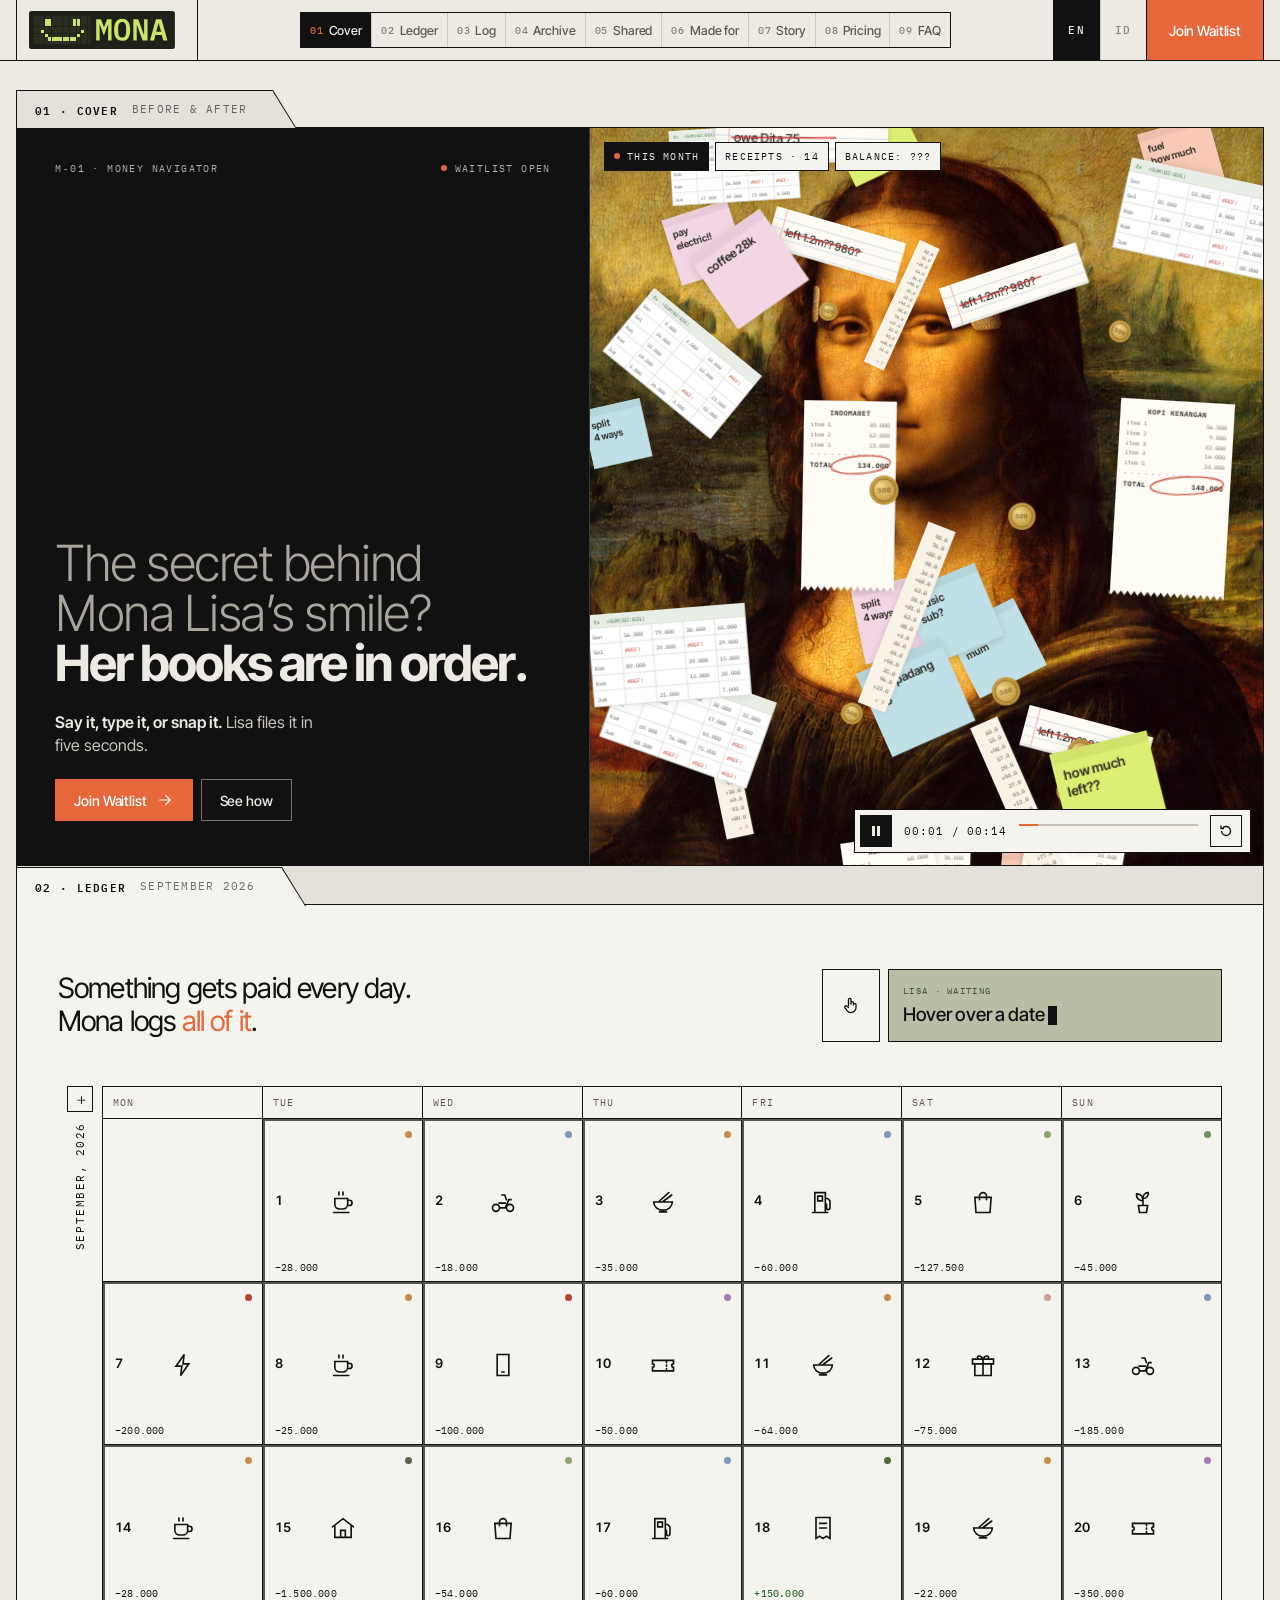
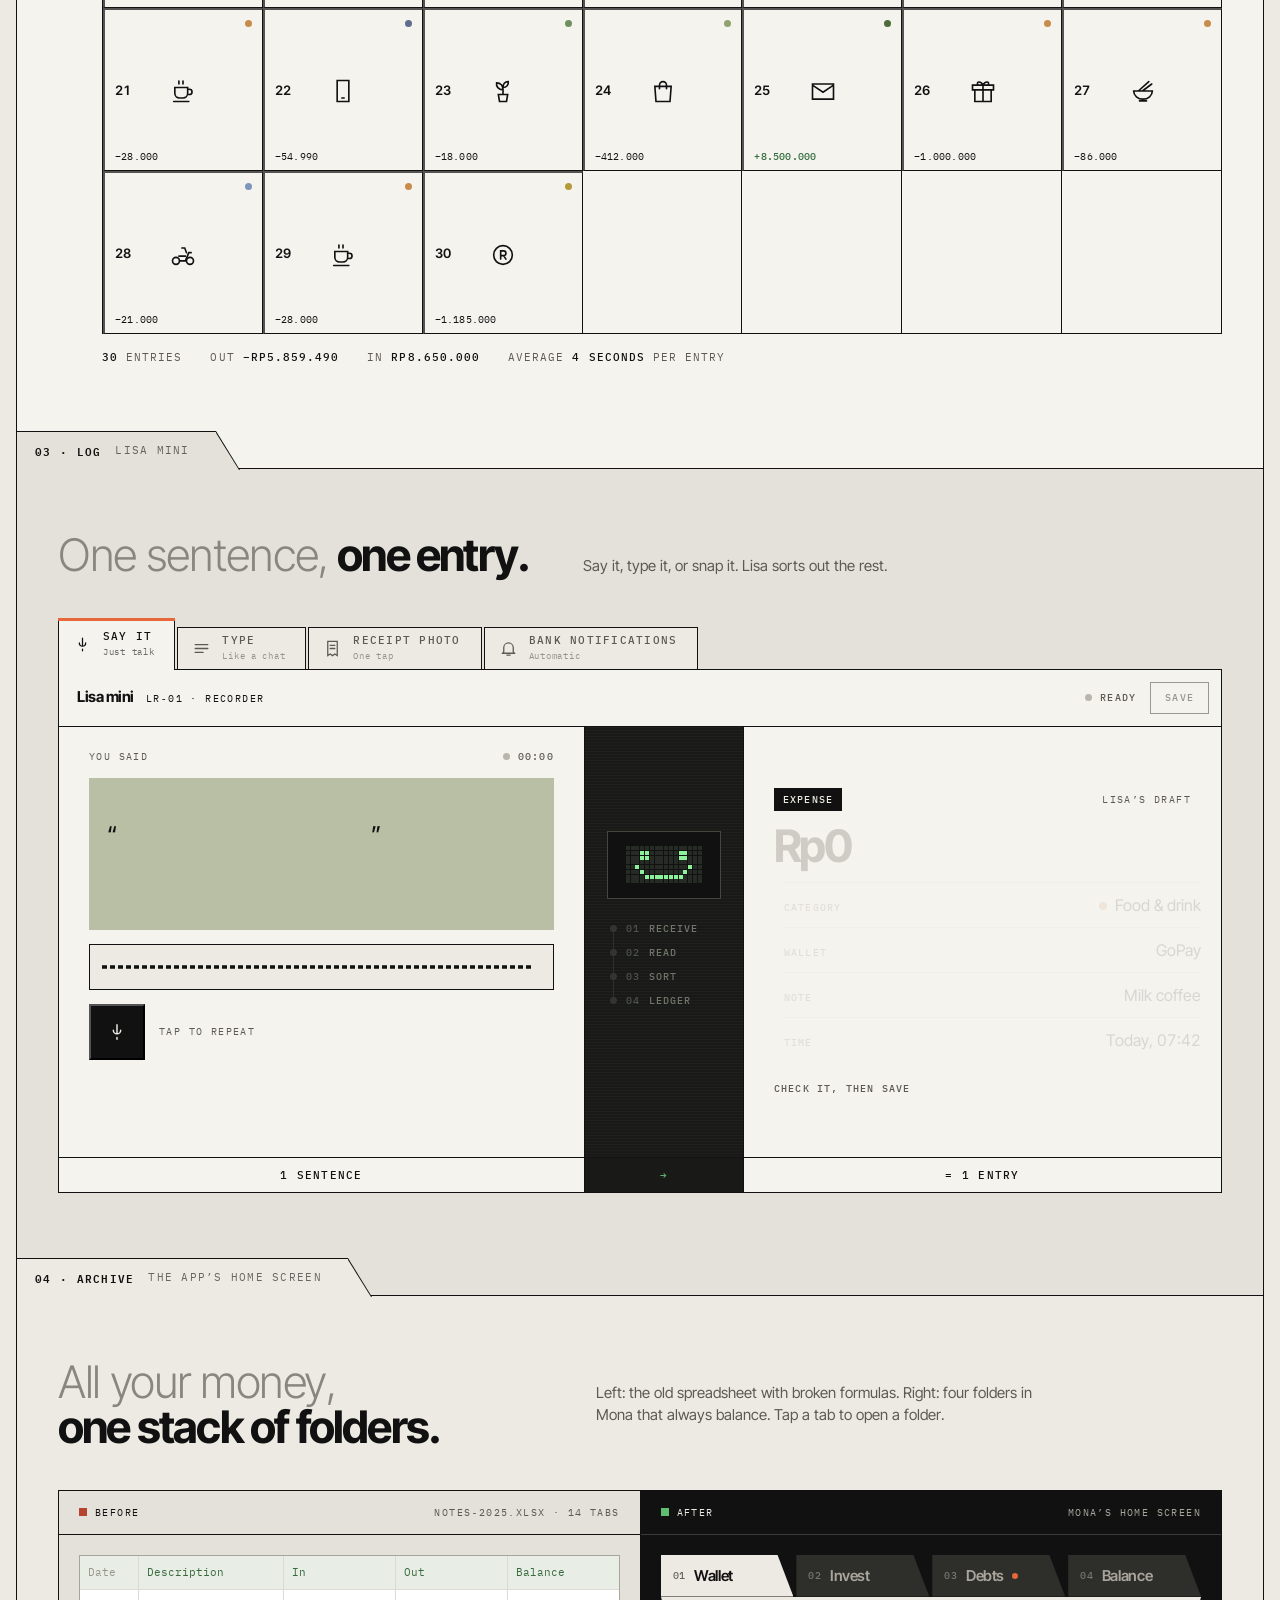
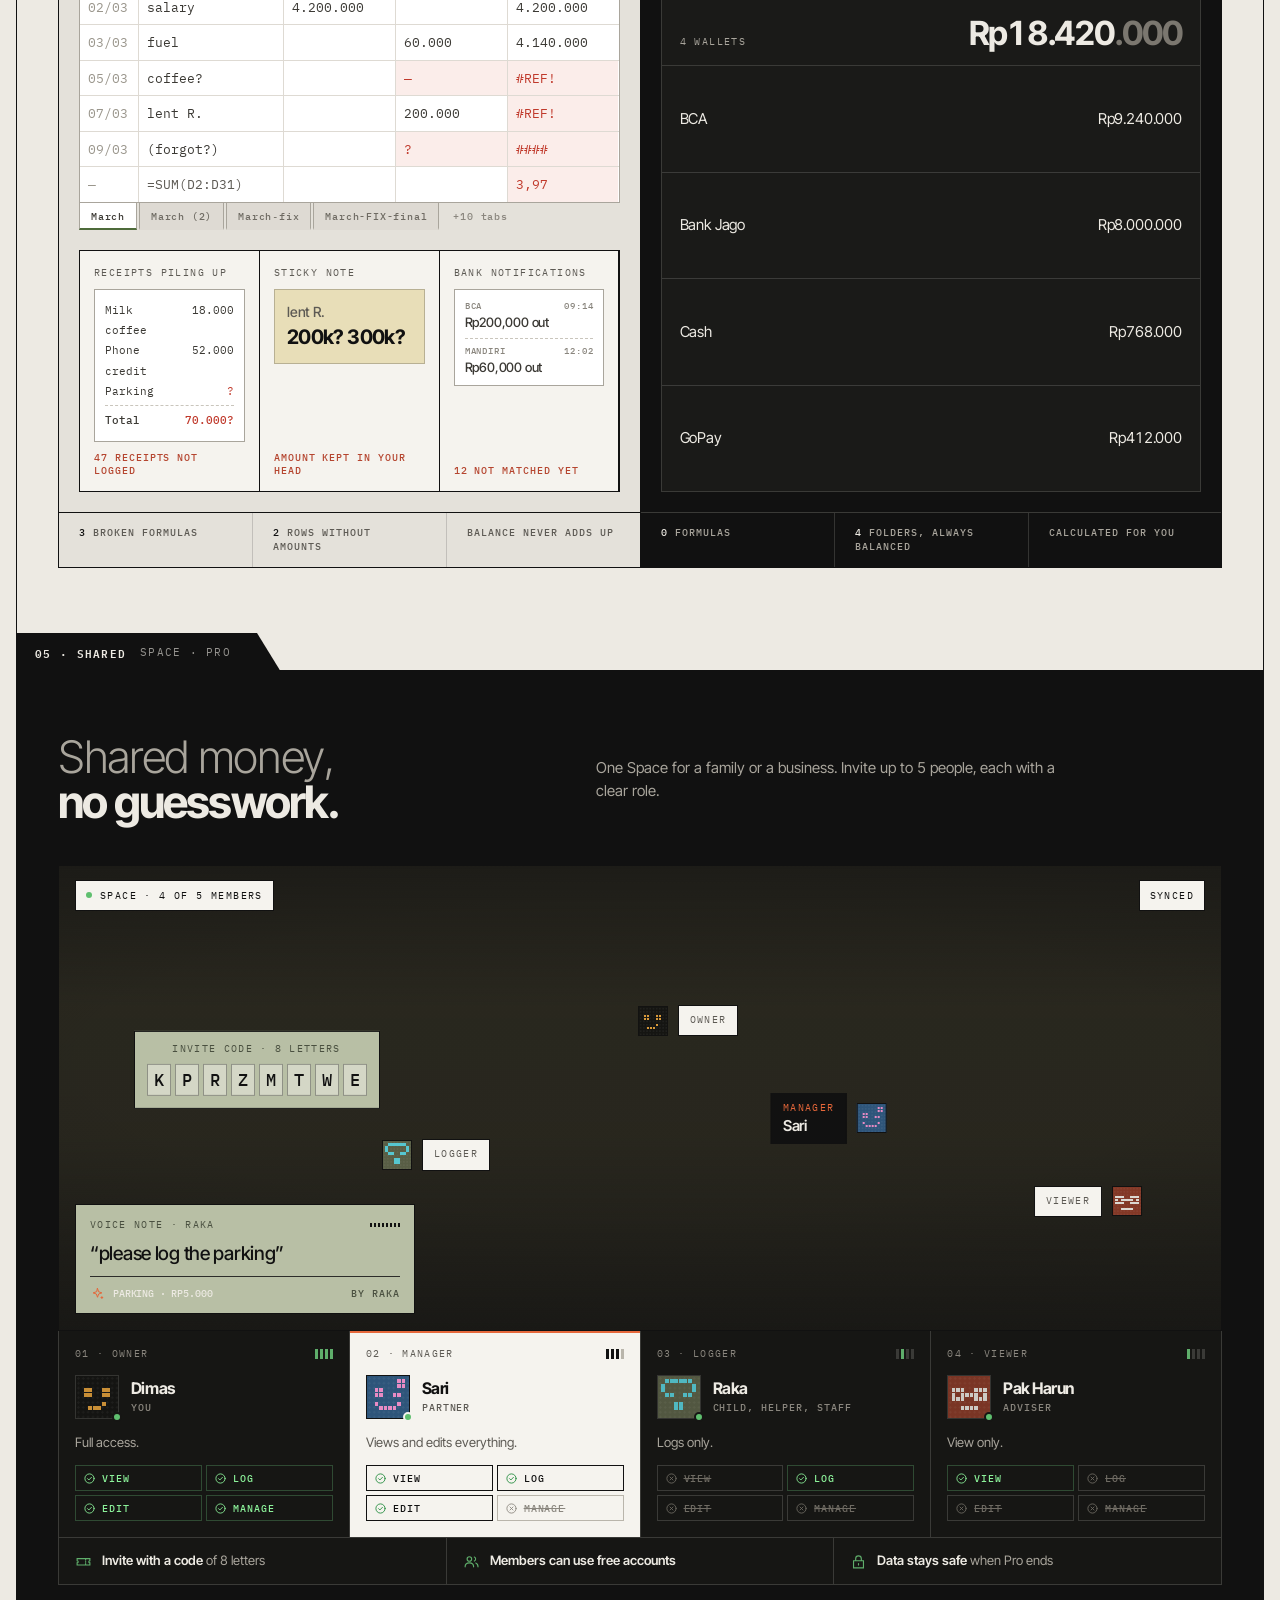
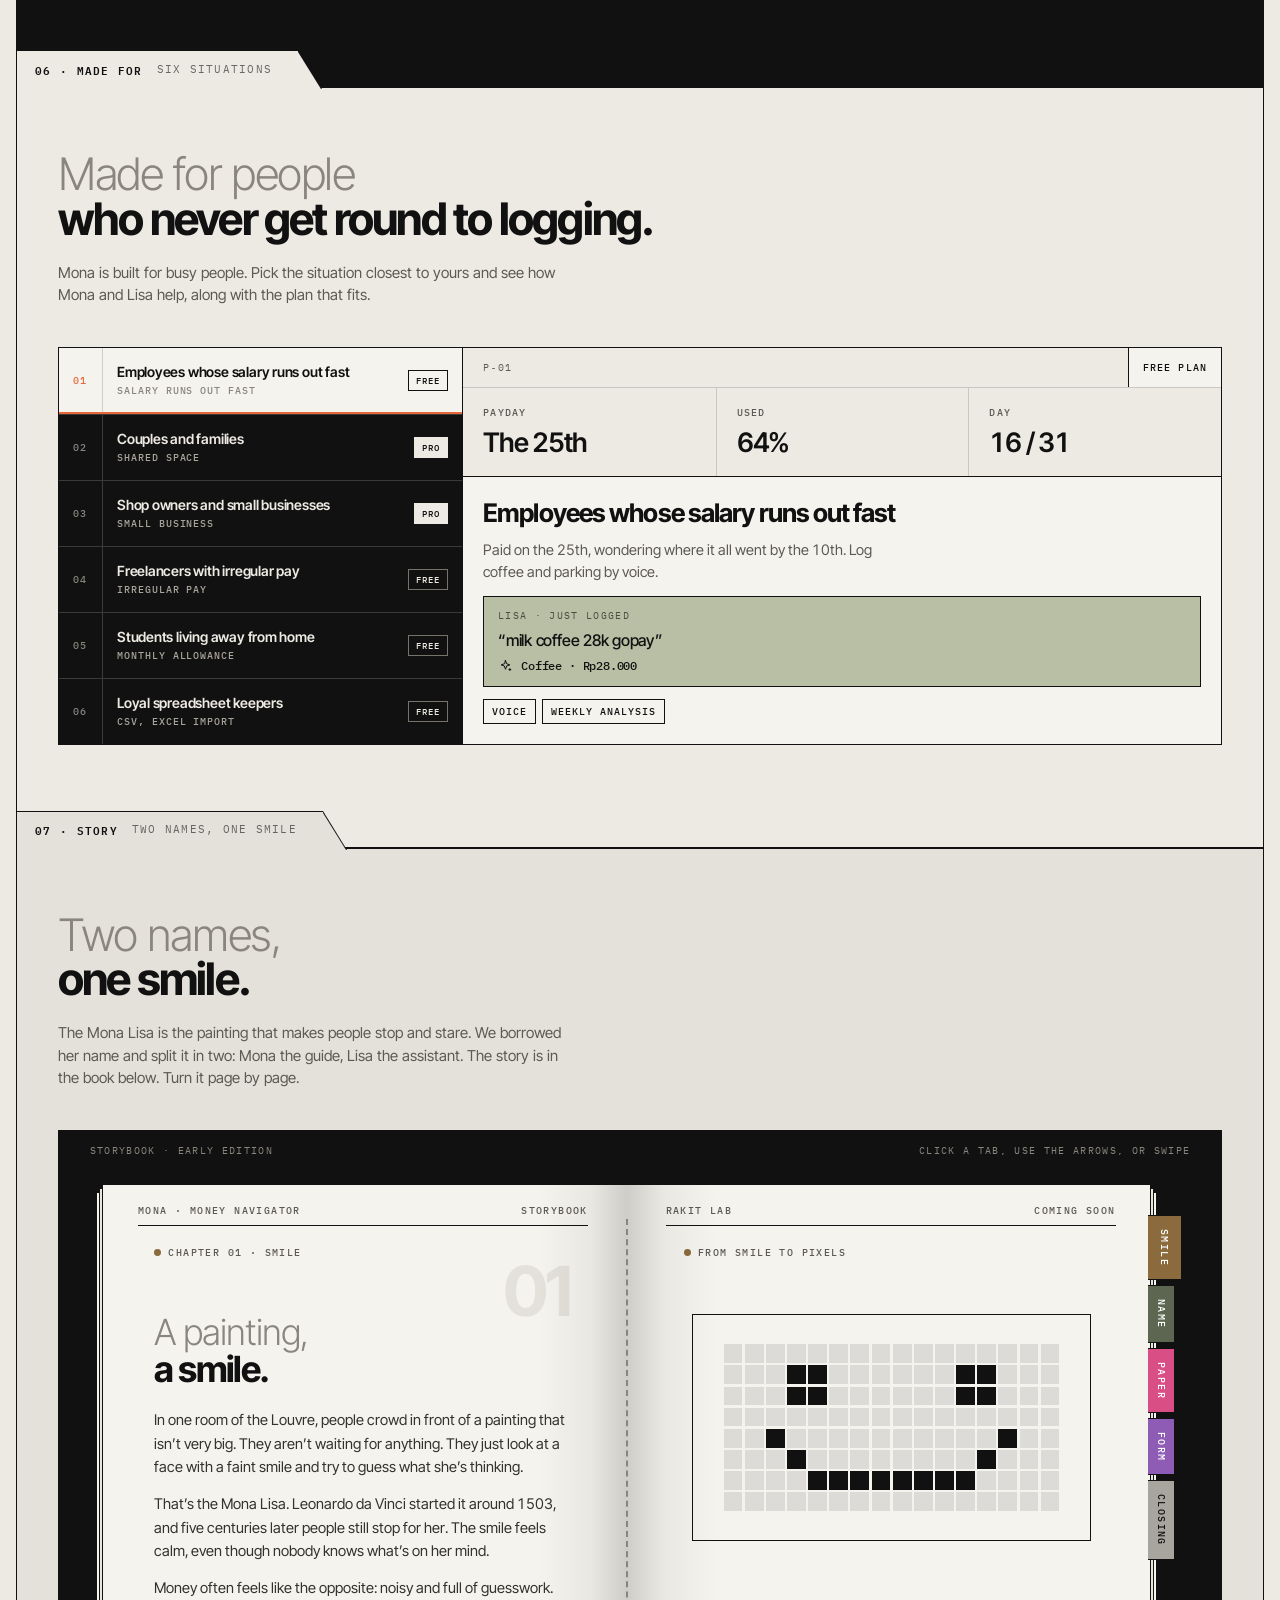
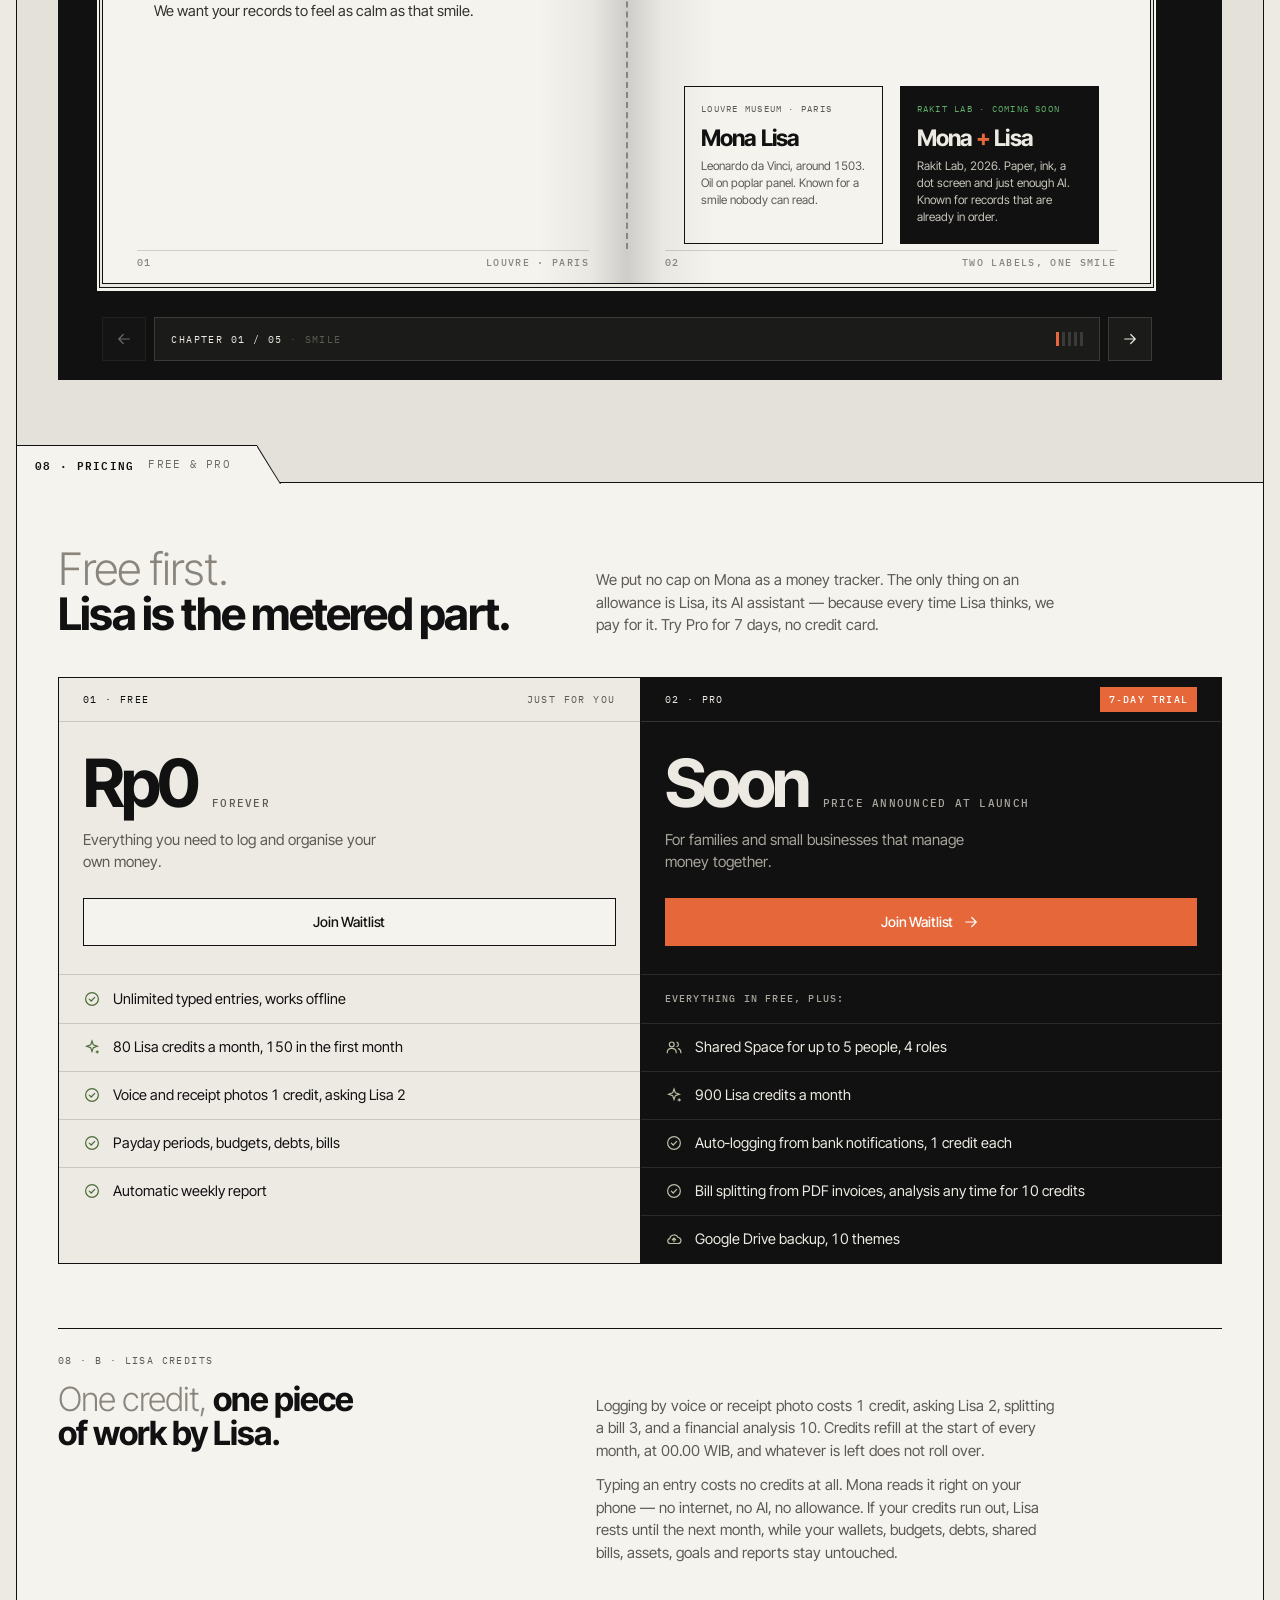
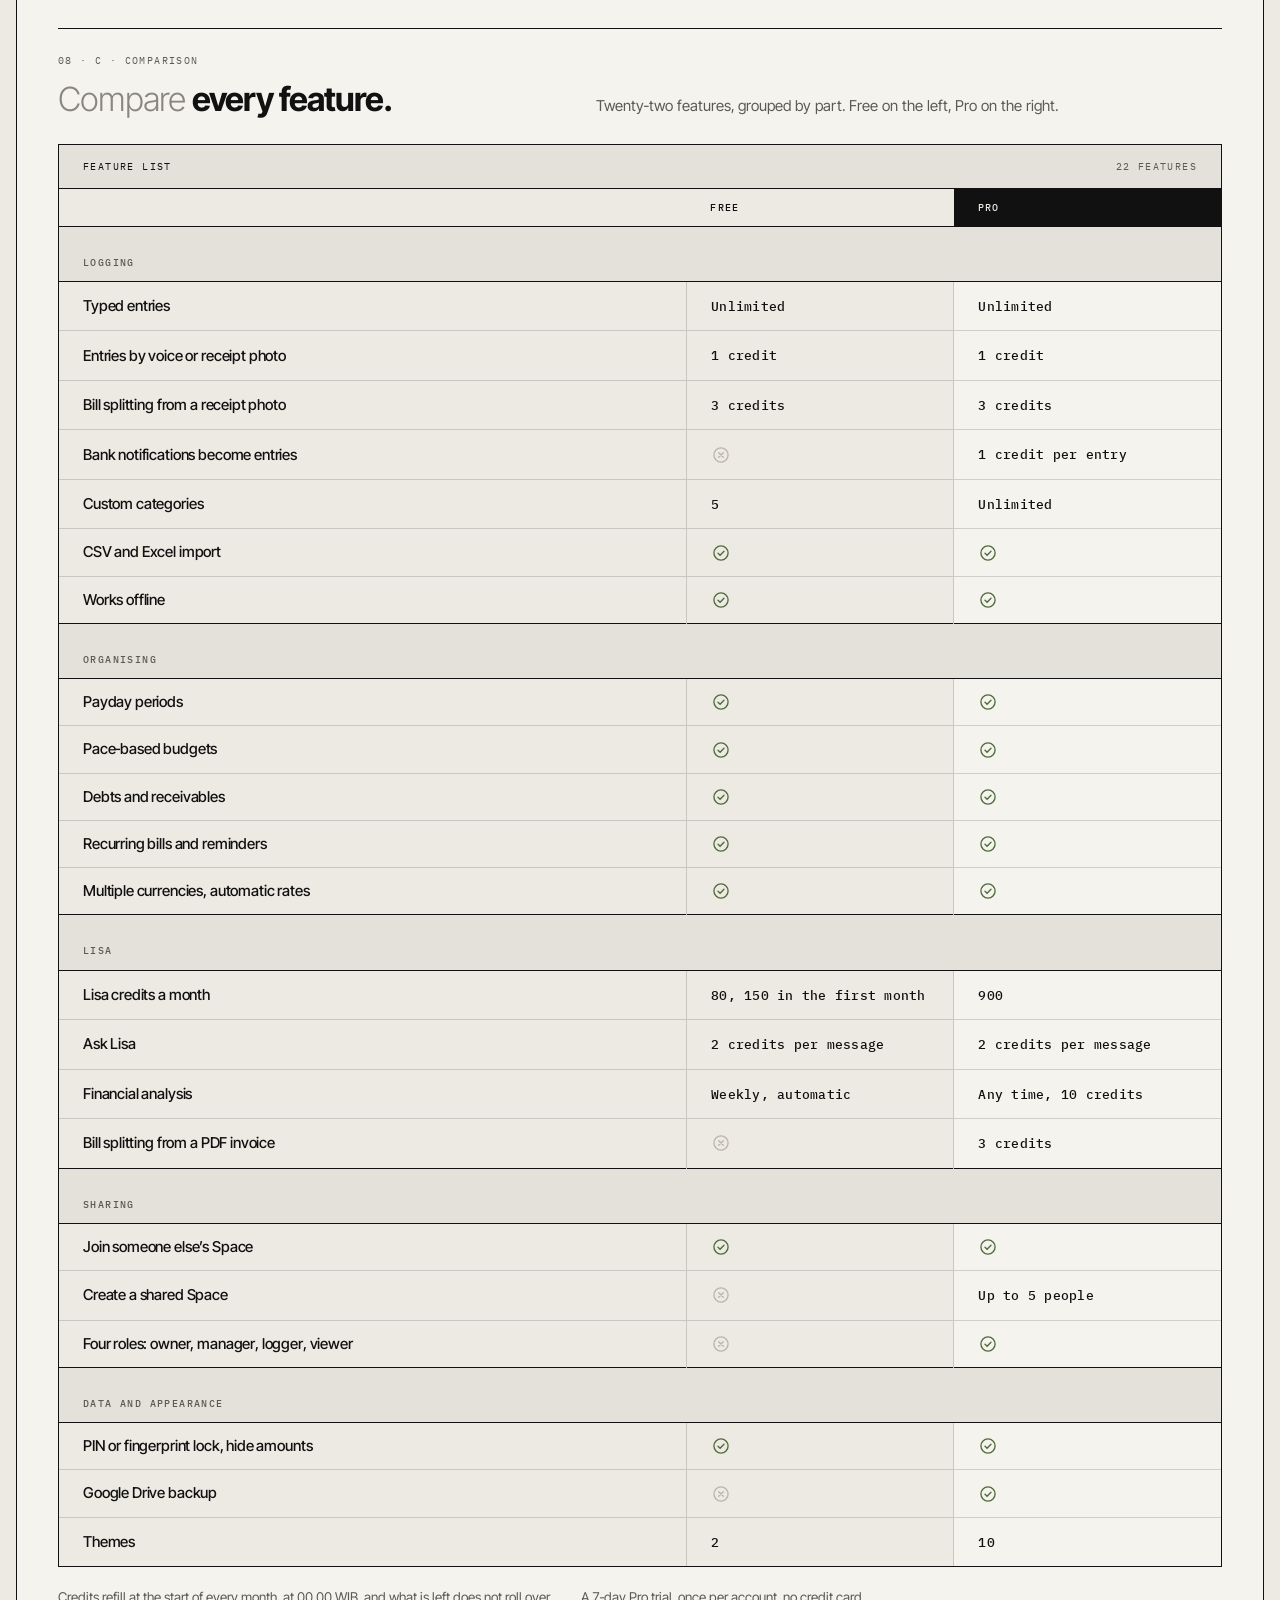
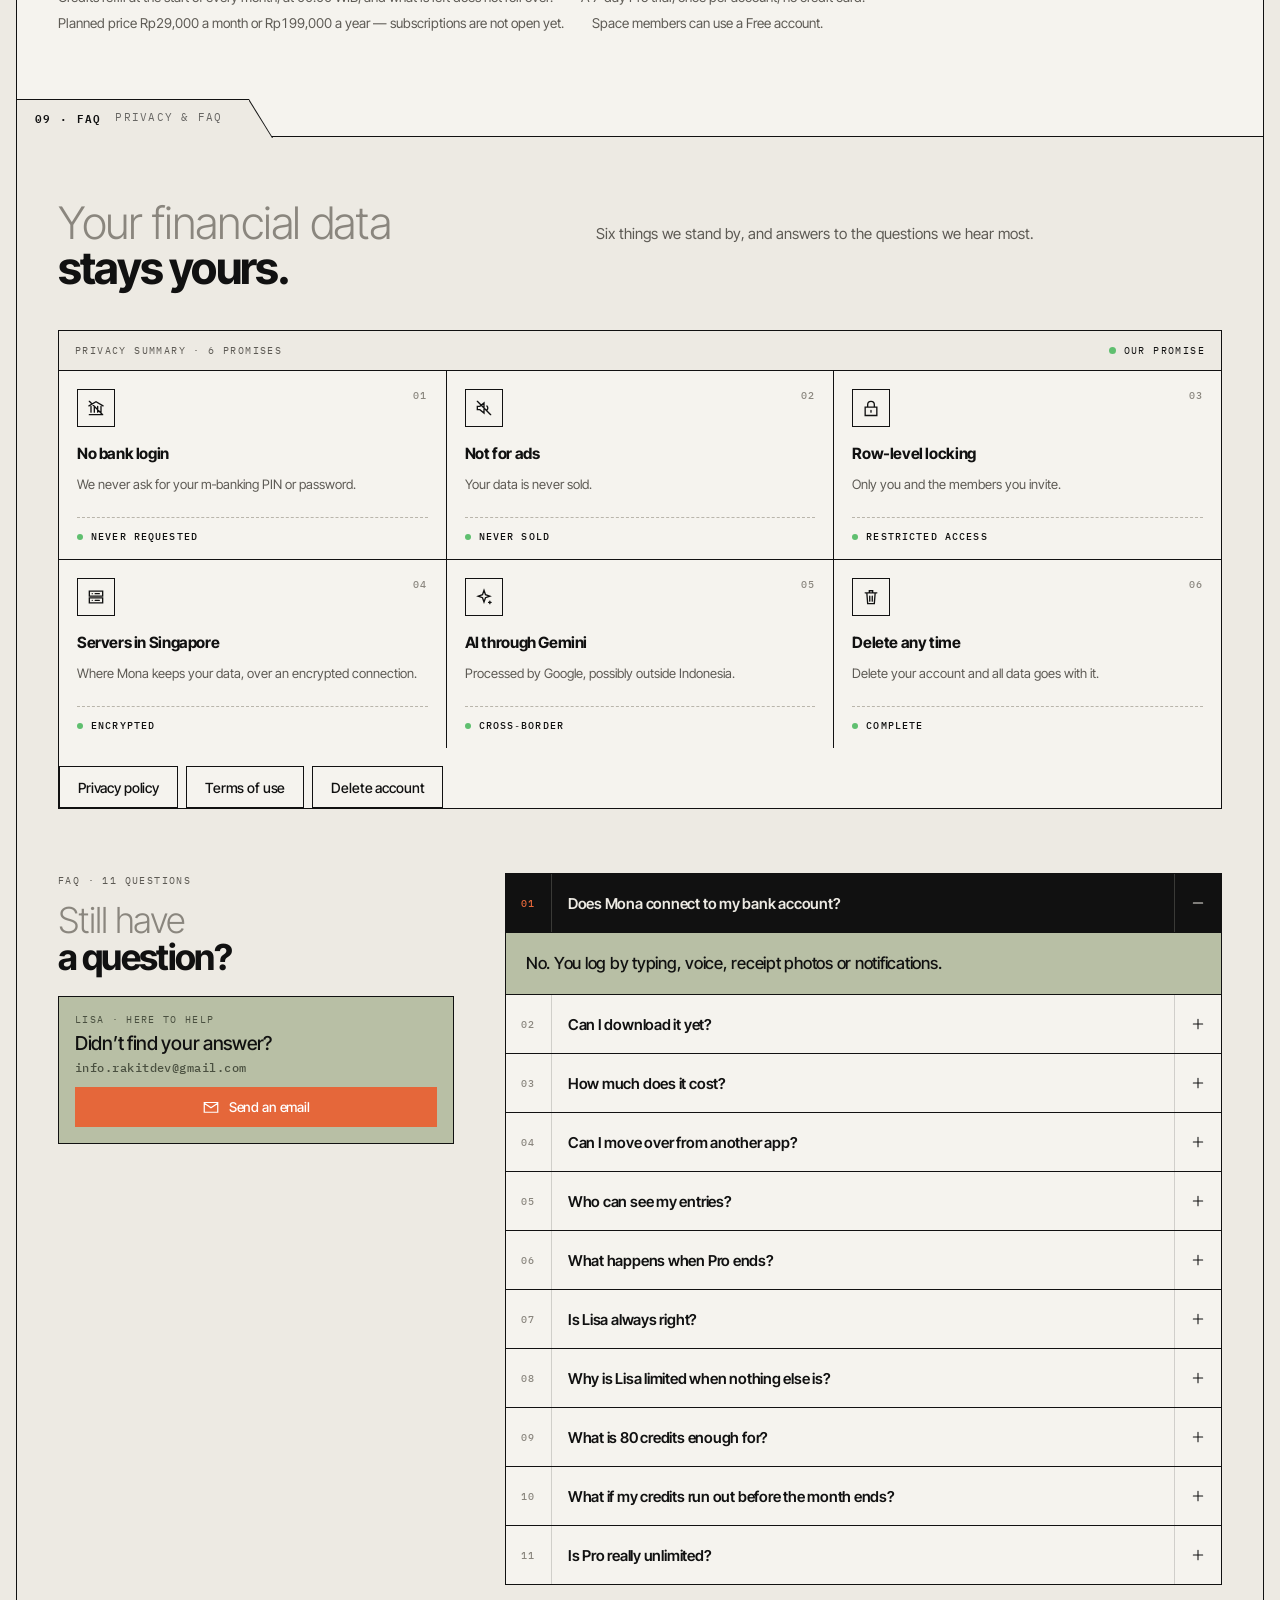
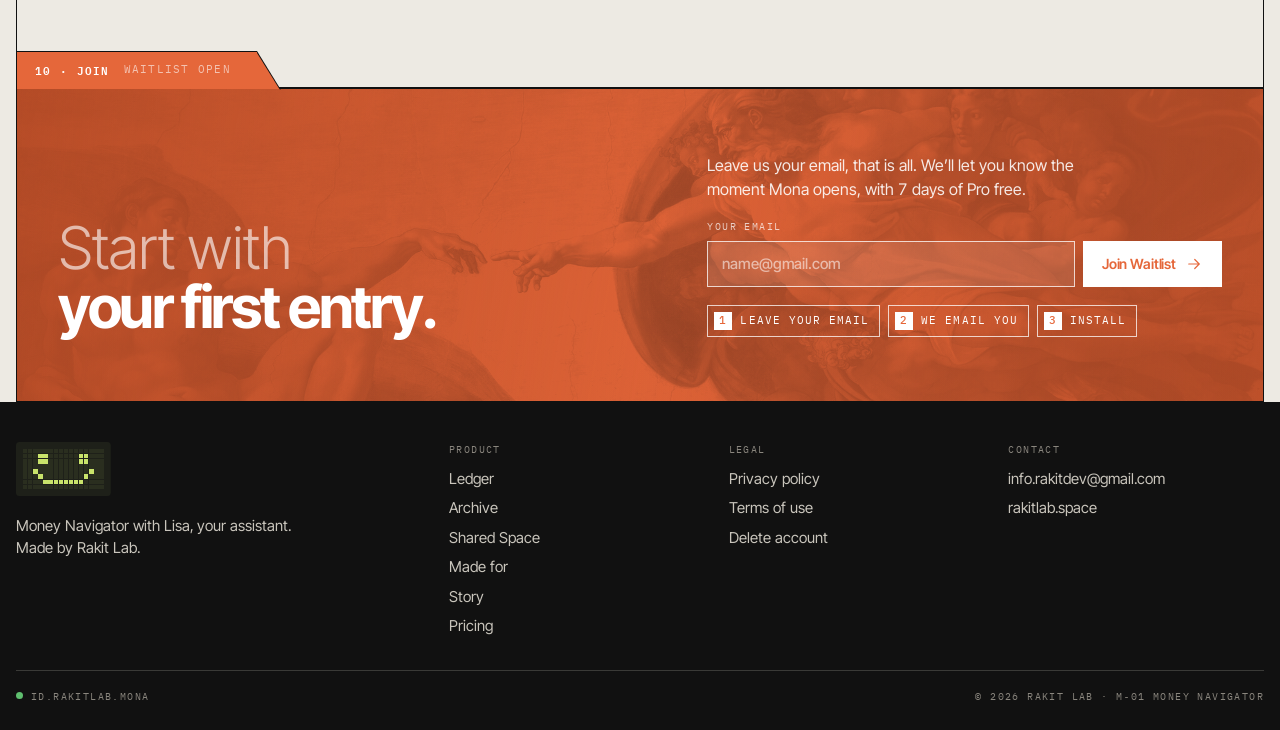
==== index.html @ 6d690a09 "Ganti kuota harian jadi kredit Lisa bulanan Landing masih menjanjikan "Tanya Lisa 5 kali sehari", "C" ====
<!doctype html>
<html lang="id">
<head>
<meta charset="utf-8">
<meta name="viewport" content="width=device-width,initial-scale=1,viewport-fit=cover">
<style>body{margin:0;padding:0}img{max-width:100%}[hidden]{display:none!important}html.i18n-wait body{opacity:0}</style>
<script>(function(){var h=document.documentElement,l;try{l=(location.search.match(/[?&]lang=(en|id)\b/)||[])[1]||localStorage.getItem('mona-lang')}catch(e){}if(l!=='id')h.className+=' i18n-wait';setTimeout(function(){h.classList.remove('i18n-wait')},2500)})();</script>
<title>Mona — Money Navigator</title>
<meta name="description" content="Mona mencatat uangmu dalam lima detik. Ucapkan, ketik, atau foto struk.">
<link rel="preconnect" href="https://fonts.googleapis.com">
<link rel="preconnect" href="https://fonts.gstatic.com" crossorigin>
<link rel="stylesheet" href="https://fonts.googleapis.com/css2?family=IBM+Plex+Mono:wght@400;500&family=Inter+Tight:wght@300;400;500;600;700;800&display=swap">
<link rel="stylesheet" href="assets/mona.css?v=20261022e">


<svg width="0" height="0" style="position:absolute" aria-hidden="true">
  <defs>
    <!-- Ikon gaya app: grid 24, garis 1,6, ujung bulat, tanpa isi -->
    <symbol id="i-mic" viewBox="0 0 24 24"><path d="M12 4v10M8 10a4 4 0 0 0 8 0M12 18v2"/></symbol>
    <symbol id="i-keys" viewBox="0 0 24 24"><path d="M4 7h16M4 12h16M4 17h10"/></symbol>
    <symbol id="i-receipt" viewBox="0 0 24 24"><path d="M6 3h12v18l-3-2-3 2-3-2-3 2zM9 8h6M9 12h6"/></symbol>
    <symbol id="i-bell" viewBox="0 0 24 24"><path d="M6 16V11a6 6 0 0 1 12 0v5l1.5 2h-15zM10 20.5h4"/></symbol>
    <symbol id="i-arrow" viewBox="0 0 24 24"><path d="M5 12h14M13 6l6 6-6 6"/></symbol>
    <symbol id="i-tap" viewBox="0 0 24 24"><path d="M9 13V5.5a1.5 1.5 0 0 1 3 0V11M12 11V9.5a1.5 1.5 0 0 1 3 0V12M15 11.5a1.5 1.5 0 0 1 3 0V15a6 6 0 0 1-6 6h-.5a5 5 0 0 1-4-2l-2.8-3.8a1.5 1.5 0 0 1 2.4-1.8L9 15"/></symbol>
    <symbol id="i-cup" viewBox="0 0 24 24"><path d="M5 9h11v5a4 4 0 0 1-4 4H9a4 4 0 0 1-4-4zM16 10.5h1.5a2.25 2.25 0 0 1 0 4.5H16M8.5 3.5v2.5M12 3.5v2.5M4 21h13"/></symbol>
    <symbol id="i-moto" viewBox="0 0 24 24"><circle cx="6" cy="17" r="3"/><circle cx="18" cy="17" r="3"/><path d="M9 17h5l3-7h2M15 10l-1.5-4H11M8.5 13H14"/></symbol>
    <symbol id="i-pump" viewBox="0 0 24 24"><path d="M5 21V4h9v17M3 21h13M7.5 7h4v4h-4zM14 9h2l2 2v6a1.5 1.5 0 0 1-3 0v-3h-1"/></symbol>
    <symbol id="i-bag" viewBox="0 0 24 24"><path d="M5 8h14l-1 13H6zM9 10V7a3 3 0 0 1 6 0v3"/></symbol>
    <symbol id="i-bowl" viewBox="0 0 24 24"><path d="M4 12h16a8 7 0 0 1-16 0zM9 20.5h6M8 12l9-8M11.5 12l8-6"/></symbol>
    <symbol id="i-bolt" viewBox="0 0 24 24"><path d="M13 3L6 13h5l-1 8 7-10h-5z"/></symbol>
    <symbol id="i-phone" viewBox="0 0 24 24"><path d="M7 3h10v18H7zM11 18h2"/></symbol>
    <symbol id="i-ticket" viewBox="0 0 24 24"><path d="M3 8h18v3a1.5 1.5 0 0 0 0 3v3H3v-3a1.5 1.5 0 0 0 0-3zM15 8.5v1.5M15 12v1M15 15v1.5"/></symbol>
    <symbol id="i-env" viewBox="0 0 24 24"><path d="M3 6h18v13H3zM3 7l9 6 9-6"/></symbol>
    <symbol id="i-gift" viewBox="0 0 24 24"><path d="M5 11h14v10H5zM3 7h18v4H3zM12 7v14M12 7c-1.5-3.5-6-3.5-4.5-.5M12 7c1.5-3.5 6-3.5 4.5-.5"/></symbol>
    <symbol id="i-plant" viewBox="0 0 24 24"><path d="M8 15h8l-1 6H9zM12 15V8M12 11c-4 0-6-3-5.5-6 3.5 0 5.5 2.5 5.5 6zM12 9c3 0 5-2.5 4.5-5-3 0-4.5 2-4.5 5"/></symbol>
    <symbol id="i-house" viewBox="0 0 24 24"><path d="M3 11l9-7 9 7M5 9.5V20h14V9.5M10 20v-6h4v6"/></symbol>
    <symbol id="i-coin" viewBox="0 0 24 24"><circle cx="12" cy="12" r="8"/><path d="M10 15.5v-7h2.5a2 2 0 0 1 0 4H10M12.5 12.5l2 3"/></symbol>
    <symbol id="i-cal" viewBox="0 0 24 24"><path d="M4 5h16v15H4zM4 9h16M8 3v4M16 3v4M9 14.5l2 2 4-4"/></symbol>
    <symbol id="i-globe" viewBox="0 0 24 24"><circle cx="12" cy="12" r="8.5"/><path d="M3.5 12h17M12 3.5c-3 3-3 14 0 17M12 3.5c3 3 3 14 0 17"/></symbol>
    <symbol id="i-box" viewBox="0 0 24 24"><path d="M4 8l8-4 8 4v8l-8 4-8-4zM4 8l8 4 8-4M12 12v8"/></symbol>
    <symbol id="i-cloud" viewBox="0 0 24 24"><path d="M7 18h10a4 4 0 0 0 .5-8 6 6 0 0 0-11.3 1.5A3.3 3.3 0 0 0 7 18zM12 15.5V11M9.8 13L12 10.8l2.2 2.2"/></symbol>
    <symbol id="i-lock" viewBox="0 0 24 24"><path d="M5 11h14v10H5zM8 11V8a4 4 0 0 1 8 0v3M12 15v2"/></symbol>
    <symbol id="i-ok" viewBox="0 0 24 24"><circle cx="12" cy="12" r="8.5"/><path d="M8.4 12.2l2.5 2.5 4.7-4.9"/></symbol>
    <symbol id="i-no" viewBox="0 0 24 24"><circle cx="12" cy="12" r="8.5"/><path d="M9.2 9.2l5.6 5.6M14.8 9.2l-5.6 5.6"/></symbol>
    <symbol id="i-nobank" viewBox="0 0 24 24"><path d="M3.5 9.5L12 4.5l8.5 5M6 10v7M10 10v7M14 10v7M18 10v7M4 20h16M4 4l16 16"/></symbol>
    <symbol id="i-noad" viewBox="0 0 24 24"><path d="M4 10v4h3l5 4V6L7 10zM15.5 9.5a3.5 3.5 0 0 1 0 5M4 4l16 16"/></symbol>
    <symbol id="i-server" viewBox="0 0 24 24"><path d="M4 5h16v6H4zM4 13h16v6H4zM7.5 8h.01M7.5 16h.01M11 8h5M11 16h5"/></symbol>
    <symbol id="i-spark" viewBox="0 0 24 24"><path d="M12 4l1.8 5.2L19 11l-5.2 1.8L12 18l-1.8-5.2L5 11l5.2-1.8zM19 17v3M17.5 18.5h3"/></symbol>
    <symbol id="i-trash" viewBox="0 0 24 24"><path d="M5 7h14M10 7V4.5h4V7M7 7l1 13h8l1-13M10.5 11v6M13.5 11v6"/></symbol>
    <symbol id="i-mail" viewBox="0 0 24 24"><path d="M3 6h18v13H3zM3 7l9 6 9-6"/></symbol>
    <symbol id="i-ret" viewBox="0 0 28 28"><path d="M2 9V2h7M19 2h7v7M26 19v7h-7M9 26H2v-7"/><circle cx="14" cy="14" r="2.6"/></symbol>
    <symbol id="i-users" viewBox="0 0 24 24"><circle cx="9" cy="8.5" r="3.2"/><path d="M3 19.5c0-3.4 2.7-5.6 6-5.6s6 2.2 6 5.6M16 5.6a3.2 3.2 0 0 1 0 5.8M18 14.2c1.9.7 3.2 2.5 3.2 5.3"/></symbol>
    <symbol id="i-plus" viewBox="0 0 24 24"><path d="M12 5v14M5 12h14"/></symbol>
    <symbol id="i-minus" viewBox="0 0 24 24"><path d="M5 12h14"/></symbol>
  </defs>
</svg>

<header class="nav gut">
  <div class="nb">
    <a class="nlogo" href="#sampul" aria-label="Mona, kembali ke atas"><svg class="mlk" viewBox="27.34 26.94 1025.33 267.04" xmlns="http://www.w3.org/2000/svg" aria-hidden="true" focusable="false"><rect x="27.34" y="26.94" width="1025.33" height="267.04" rx="17.63" ry="17.63" fill="#1e2019"/><g shape-rendering="crispEdges"><path fill="#2a2e1f" d="M61.85 61.45h21.67v21.67h-21.67zM87.04 61.45h21.67v21.67h-21.67zM112.23 61.45h21.67v21.67h-21.67zM137.43 61.45h21.67v21.67h-21.67zM162.62 61.45h21.67v21.67h-21.67zM187.81 61.45h21.67v21.67h-21.67zM213 61.45h21.67v21.67h-21.67zM238.2 61.45h21.67v21.67h-21.67zM263.39 61.45h21.67v21.67h-21.67zM288.58 61.45h21.67v21.67h-21.67zM313.77 61.45h21.67v21.67h-21.67zM338.97 61.45h21.67v21.67h-21.67zM364.16 61.45h21.67v21.67h-21.67zM389.35 61.45h21.67v21.67h-21.67zM414.54 61.45h21.67v21.67h-21.67zM439.73 61.45h21.67v21.67h-21.67zM61.85 86.64h21.67v21.67h-21.67zM87.04 86.64h21.67v21.67h-21.67zM112.23 86.64h21.67v21.67h-21.67zM187.81 86.64h21.67v21.67h-21.67zM213 86.64h21.67v21.67h-21.67zM238.2 86.64h21.67v21.67h-21.67zM263.39 86.64h21.67v21.67h-21.67zM288.58 86.64h21.67v21.67h-21.67zM313.77 86.64h21.67v21.67h-21.67zM389.35 86.64h21.67v21.67h-21.67zM414.54 86.64h21.67v21.67h-21.67zM439.73 86.64h21.67v21.67h-21.67zM61.85 111.84h21.67v21.67h-21.67zM87.04 111.84h21.67v21.67h-21.67zM112.23 111.84h21.67v21.67h-21.67zM187.81 111.84h21.67v21.67h-21.67zM213 111.84h21.67v21.67h-21.67zM238.2 111.84h21.67v21.67h-21.67zM263.39 111.84h21.67v21.67h-21.67zM288.58 111.84h21.67v21.67h-21.67zM313.77 111.84h21.67v21.67h-21.67zM389.35 111.84h21.67v21.67h-21.67zM414.54 111.84h21.67v21.67h-21.67zM439.73 111.84h21.67v21.67h-21.67zM61.85 137.03h21.67v21.67h-21.67zM87.04 137.03h21.67v21.67h-21.67zM112.23 137.03h21.67v21.67h-21.67zM137.43 137.03h21.67v21.67h-21.67zM162.62 137.03h21.67v21.67h-21.67zM187.81 137.03h21.67v21.67h-21.67zM213 137.03h21.67v21.67h-21.67zM238.2 137.03h21.67v21.67h-21.67zM263.39 137.03h21.67v21.67h-21.67zM288.58 137.03h21.67v21.67h-21.67zM313.77 137.03h21.67v21.67h-21.67zM338.97 137.03h21.67v21.67h-21.67zM364.16 137.03h21.67v21.67h-21.67zM389.35 137.03h21.67v21.67h-21.67zM414.54 137.03h21.67v21.67h-21.67zM439.73 137.03h21.67v21.67h-21.67zM61.85 162.22h21.67v21.67h-21.67zM87.04 162.22h21.67v21.67h-21.67zM137.43 162.22h21.67v21.67h-21.67zM162.62 162.22h21.67v21.67h-21.67zM187.81 162.22h21.67v21.67h-21.67zM213 162.22h21.67v21.67h-21.67zM238.2 162.22h21.67v21.67h-21.67zM263.39 162.22h21.67v21.67h-21.67zM288.58 162.22h21.67v21.67h-21.67zM313.77 162.22h21.67v21.67h-21.67zM338.97 162.22h21.67v21.67h-21.67zM364.16 162.22h21.67v21.67h-21.67zM414.54 162.22h21.67v21.67h-21.67zM439.73 162.22h21.67v21.67h-21.67zM61.85 187.41h21.67v21.67h-21.67zM87.04 187.41h21.67v21.67h-21.67zM112.23 187.41h21.67v21.67h-21.67zM162.62 187.41h21.67v21.67h-21.67zM187.81 187.41h21.67v21.67h-21.67zM213 187.41h21.67v21.67h-21.67zM238.2 187.41h21.67v21.67h-21.67zM263.39 187.41h21.67v21.67h-21.67zM288.58 187.41h21.67v21.67h-21.67zM313.77 187.41h21.67v21.67h-21.67zM338.97 187.41h21.67v21.67h-21.67zM389.35 187.41h21.67v21.67h-21.67zM414.54 187.41h21.67v21.67h-21.67zM439.73 187.41h21.67v21.67h-21.67zM61.85 212.6h21.67v21.67h-21.67zM87.04 212.6h21.67v21.67h-21.67zM112.23 212.6h21.67v21.67h-21.67zM137.43 212.6h21.67v21.67h-21.67zM364.16 212.6h21.67v21.67h-21.67zM389.35 212.6h21.67v21.67h-21.67zM414.54 212.6h21.67v21.67h-21.67zM439.73 212.6h21.67v21.67h-21.67zM61.85 237.8h21.67v21.67h-21.67zM87.04 237.8h21.67v21.67h-21.67zM112.23 237.8h21.67v21.67h-21.67zM137.43 237.8h21.67v21.67h-21.67zM162.62 237.8h21.67v21.67h-21.67zM187.81 237.8h21.67v21.67h-21.67zM213 237.8h21.67v21.67h-21.67zM238.2 237.8h21.67v21.67h-21.67zM263.39 237.8h21.67v21.67h-21.67zM288.58 237.8h21.67v21.67h-21.67zM313.77 237.8h21.67v21.67h-21.67zM338.97 237.8h21.67v21.67h-21.67zM364.16 237.8h21.67v21.67h-21.67zM389.35 237.8h21.67v21.67h-21.67zM414.54 237.8h21.67v21.67h-21.67zM439.73 237.8h21.67v21.67h-21.67z"/><path fill="#c9e36b" d="M112.23 162.22h21.67v21.67h-21.67zM389.35 162.22h21.67v21.67h-21.67zM137.43 187.41h21.67v21.67h-21.67zM364.16 187.41h21.67v21.67h-21.67zM162.62 212.6h21.67v21.67h-21.67zM187.81 212.6h21.67v21.67h-21.67zM213 212.6h21.67v21.67h-21.67zM238.2 212.6h21.67v21.67h-21.67zM263.39 212.6h21.67v21.67h-21.67zM288.58 212.6h21.67v21.67h-21.67zM313.77 212.6h21.67v21.67h-21.67zM338.97 212.6h21.67v21.67h-21.67z"/><path class="e" fill="#c9e36b" d="M137.43 86.64h21.67v21.67h-21.67zM162.62 86.64h21.67v21.67h-21.67zM338.97 86.64h21.67v21.67h-21.67zM364.16 86.64h21.67v21.67h-21.67zM137.43 111.84h21.67v21.67h-21.67zM162.62 111.84h21.67v21.67h-21.67zM338.97 111.84h21.67v21.67h-21.67zM364.16 111.84h21.67v21.67h-21.67z"/></g><g fill="#c9e36b"><path d="M583.06,164.94l1.28-43.26h-1.93l-28.91,76.87-28.91-76.87h-1.93l1.28,43.26v69.17h-24.41V84.64h33.41l20.77,55.03h1.5l20.98-55.03h31.26v149.47h-24.41v-69.17Z"/><path d="M681.98,236.67c-9.71,0-18.13-1.75-25.27-5.25-7.14-3.5-13.03-8.53-17.67-15.1-4.64-6.57-8.07-14.63-10.28-24.2-2.22-9.56-3.32-20.48-3.32-32.76s1.1-23.02,3.32-32.66c2.21-9.64,5.64-17.74,10.28-24.3,4.64-6.57,10.53-11.6,17.67-15.1,7.14-3.5,15.56-5.25,25.27-5.25,19.41,0,33.69,6.78,42.83,20.34,9.13,13.56,13.7,32.55,13.7,56.96s-4.57,43.4-13.7,56.96c-9.14,13.56-23.41,20.34-42.83,20.34ZM681.98,213.97c10.28,0,17.52-3.66,21.73-10.98,4.21-7.32,6.32-17.46,6.32-30.4v-26.45c0-12.94-2.11-23.07-6.32-30.39-4.21-7.32-11.46-10.98-21.73-10.98s-17.53,3.66-21.73,10.98c-4.21,7.32-6.32,17.46-6.32,30.39v26.45c0,12.94,2.1,23.08,6.32,30.4,4.21,7.32,11.46,10.98,21.73,10.98Z"/><path d="M786.69,126.82h-2.14v107.28h-23.98V84.64h34.48l39.19,107.28h2.14v-107.28h23.98v149.47h-34.48l-39.19-107.28Z"/><path d="M970.85,234.1l-10.49-38.12h-44.33l-10.28,38.12h-28.27l41.97-149.47h38.97l42.18,149.47h-29.76ZM939.16,112.26h-1.71l-16.49,61.03h34.69l-16.49-61.03Z"/></g></svg></a>
    <nav class="nidx" aria-label="Bagian halaman">
      <div class="nsel" id="nsel"><span class="nind" id="nind" aria-hidden="true"></span>
        <a href="#sampul" title="Sampul"><i>01</i><span>Sampul</span></a>
        <a href="#buku" title="Buku"><i>02</i><span>Buku</span></a>
        <a href="#catat" title="Catat"><i>03</i><span>Catat</span></a>
        <a href="#arsip" title="Arsip"><i>04</i><span>Arsip</span></a>
        <a href="#bersama" title="Bersama"><i>05</i><span>Bersama</span></a>
        <a href="#cocok" title="Cocok untuk"><i>06</i><span>Cocok</span></a>
        <a href="#cerita" title="Cerita"><i>07</i><span>Cerita</span></a>
        <a href="#harga" title="Harga"><i>08</i><span>Harga</span></a>
        <a href="#tanya" title="Tanya"><i>09</i><span>Tanya</span></a>
      </div>
    </nav>
    <div class="nact">
      <div class="lang" role="group" aria-label="Language"><button type="button" data-lang="en" aria-pressed="true">EN</button><button type="button" data-lang="id" aria-pressed="false">ID</button></div>
      <a class="key or nbtn" href="#gabung">Join Waitlist <svg class="ic"><use href="#i-arrow"/></svg></a>
      <button type="button" class="nmenu" id="nmenu" aria-expanded="false" aria-controls="nsheet" aria-label="Buka menu"><svg class="ic"><use href="#i-keys"/></svg></button>
    </div>
    <span class="nprog" aria-hidden="true"><i id="nprog"></i></span>
  </div>
  <div class="nsheet" id="nsheet" hidden>
    <a href="#sampul"><i>01</i>Sampul</a><a href="#buku"><i>02</i>Buku</a><a href="#catat"><i>03</i>Catat</a><a href="#arsip"><i>04</i>Arsip</a><a href="#bersama"><i>05</i>Bersama</a><a href="#cocok"><i>06</i>Cocok untuk</a><a href="#cerita"><i>07</i>Cerita</a><a href="#harga"><i>08</i>Harga</a><a href="#tanya"><i>09</i>Tanya</a><a href="#gabung"><i>10</i>Gabung</a>
  </div>
</header>

<main class="gut"><div class="page stack">

<!-- 01 SAMPUL -->
<section class="folder f-film" id="sampul" style="--fb:var(--well)">
  <div class="tab"><b>01 · Sampul</b><span>Sebelum &amp; sesudah</span></div>
  <div class="film">
    <div class="stage">
      <canvas id="fc" aria-label="Animasi: struk, catatan tempel, dan spreadsheet berserakan di depan lukisan Mona Lisa, lalu Lisa merapikannya ke dalam map arsip"></canvas>
      <div class="fcap" id="fcap" aria-live="off"><span class="rec">Bulan ini</span><span>Struk · 47</span><span>Saldo: ???</span></div>
      <div class="ctrl"><div class="bar">
        <button type="button" id="play" aria-label="Jeda animasi"><svg width="12" height="12" viewBox="0 0 12 12"><rect x="2" y="1" width="3" height="10" fill="currentColor"/><rect x="7" y="1" width="3" height="10" fill="currentColor"/></svg></button>
        <span class="tc" id="tc">00:00 / 00:14</span><span class="pr"><i id="pr"></i></span>
        <button type="button" class="alt" id="replay" aria-label="Putar ulang"><svg width="14" height="14" viewBox="0 0 14 14" fill="none" stroke="currentColor" stroke-width="1.4"><path d="M2.5 7a4.5 4.5 0 1 0 1.4-3.3"/><path d="M2 1.5v3h3"/></svg></button>
      </div></div>
    </div>
    <div class="fcopy">
      <div class="fc-top cap"><span>M-01 · Money Navigator</span><span><i></i>Daftar tunggu dibuka</span></div>
      <div class="fc-main">
        <h1><span class="lt">Rahasia senyum Mona Lisa?</span>Catatannya sudah rapi.</h1>
        <p class="lede"><b>Ucapkan, ketik, atau foto.</b> Lisa mengarsipkannya dalam lima detik.</p>
        <div class="row"><a class="key or" href="#gabung">Join Waitlist <svg class="ic"><use href="#i-arrow"/></svg></a><a class="key" href="#buku">Lihat caranya</a></div>
      </div>
    </div>
  </div>
</section>

<!-- 02 BUKU -->
<section class="folder" id="buku" style="--fb:var(--key)">
  <div class="tab"><b>02 · Buku</b><span>September 2026</span></div>
  <div class="cal-top">
    <p class="stmt">Setiap hari ada yang dibayar. Mona mencatat <span class="hl">semuanya</span>.</p>
    <div class="lhint" id="lhint">
      <span class="ib" aria-hidden="true"><svg class="ic"><use href="#i-tap"/></svg></span>
      <div class="lscr lcd" aria-live="polite">
                <div class="lt2"><span class="cap" id="lhc">Lisa · menunggu</span><b id="lhm">Arahkan ke tanggal</b></div>
      </div>
    </div>
  </div>
  <div class="cal">
    <div class="mlabel"><span class="pl">+</span><span>September, 2026</span></div>
    <div class="calw" id="calw">
      <div class="grid7" id="cal"></div>
      <div class="vcur" id="vcur" aria-hidden="true"><svg viewBox="0 0 24 24"><path d="M4 2.5v16l4.2-3.9 2.9 6.4 3-1.4-2.9-6.2 5.7-.4z" fill="#111" stroke="#F5F3EE" stroke-width="1.4" stroke-linejoin="round"/></svg><i class="rg"></i><span class="vt" id="vct">Arahkan</span></div>
      <div class="pop" id="pop" aria-hidden="true"></div>
      <div class="sum" id="sum"></div>
    </div>
  </div>
</section>

<!-- 03 CATAT -->
<section class="folder" id="catat" style="--fb:var(--well)">
  <div class="tab"><b>03 · Catat</b><span>Lisa mini</span></div>
  <div class="fh fh-one">
    <h2 class="one"><span class="lt">Satu kalimat,</span>satu catatan.</h2>
    <p>Ucapkan, ketik, atau foto. Lisa memilah sisanya.</p>
  </div>
  <div class="scene">
    <div class="lm" id="lm" data-m="0" data-s="0">
      <div class="lm-tabs" role="tablist" aria-label="Cara mencatat">
        <button type="button" role="tab" data-m="0" aria-selected="true"><i class="prog"></i><svg class="ic"><use href="#i-mic"/></svg><span class="tk"><span><span class="lg">Ucapkan</span><span class="sh">Suara</span></span><small>Bicara saja</small></span></button>
        <button type="button" role="tab" data-m="1" aria-selected="false"><i class="prog"></i><svg class="ic"><use href="#i-keys"/></svg><span class="tk"><span>Ketik</span><small>Seperti chat</small></span></button>
        <button type="button" role="tab" data-m="2" aria-selected="false"><i class="prog"></i><svg class="ic"><use href="#i-receipt"/></svg><span class="tk"><span><span class="lg">Foto struk</span><span class="sh">Struk</span></span><small>Satu ketukan</small></span></button>
        <button type="button" role="tab" data-m="3" aria-selected="false"><i class="prog"></i><svg class="ic"><use href="#i-bell"/></svg><span class="tk"><span><span class="lg">Notifikasi bank</span><span class="sh">Notif</span></span><small>Otomatis</small></span></button>
      </div>
      <div class="lm-dev">
        <div class="lm-top">
          <div class="t"><b>Lisa mini</b><span class="cap">LR-01 · Perekam</span></div>
          <div class="r"><span class="lm-st"><i></i><span id="lmSt">Siap</span></span><button type="button" class="sk" id="lmSk" disabled>Simpan</button></div>
        </div>
        <div class="lm-body">
          <div class="lm-in" id="lmIn"></div>
          <div class="lm-mid">
            <div class="medal"><div class="face" id="face" aria-hidden="true"></div></div>
            <ul class="stg" id="lmStg"><li><i></i><b>01</b>Terima</li><li><i></i><b>02</b>Baca</li><li><i></i><b>03</b>Pilah</li><li><i></i><b>04</b>Buku</li></ul>
            <span class="lm-ms" id="lmMs">&nbsp;</span>
          </div>
          <div class="lm-out" id="lmOut"></div>
        </div>
        <div class="lm-foot"><span id="fl">1 kalimat</span><span>→</span><span id="fr">= 1 catatan</span></div>
      </div>
    </div>
  </div>
</section>

<!-- 04 ARSIP -->
<section class="folder" id="arsip" style="--fb:var(--paper)">
  <div class="tab"><b>04 · Arsip</b><span>Halaman depan app</span></div>
  <div class="fh">
    <h2><span class="lt">Semua uangmu,</span>satu tumpukan map.</h2>
    <p>Kiri: spreadsheet lama dengan rumus yang patah. Kanan: empat map di Mona yang selalu seimbang. Ketuk tab untuk membuka map.</p>
  </div>
  <div class="ax" id="ax">
    <div class="ax-p ax-old" aria-label="Sebelum: spreadsheet lama">
      <div class="ax-h"><span class="cap"><i></i>Sebelum</span><span class="cap mute">catatan-2025.xlsx · 14 tab</span></div>
      <div class="xl" role="table" aria-label="Contoh spreadsheet lama">
        <div class="xr xhd" role="row"><span role="columnheader">Tgl</span><span role="columnheader">Keterangan</span><span role="columnheader">Masuk</span><span role="columnheader">Keluar</span><span role="columnheader">Saldo</span></div>
        <div class="xr" role="row"><span>02/03</span><span>gaji</span><span>4.200.000</span><span></span><span>4.200.000</span></div>
        <div class="xr" role="row"><span>03/03</span><span>bensin</span><span></span><span>60.000</span><span>4.140.000</span></div>
        <div class="xr" role="row"><span>05/03</span><span>kopi?</span><span></span><span class="er">—</span><span class="er">#REF!</span></div>
        <div class="xr" role="row"><span>07/03</span><span>pinjam R.</span><span></span><span>200.000</span><span class="er">#REF!</span></div>
        <div class="xr" role="row"><span>09/03</span><span>(lupa?)</span><span></span><span class="er">?</span><span class="er">####</span></div>
        <div class="xr" role="row"><span>—</span><span class="mute">=SUM(D2:D31)</span><span></span><span></span><span class="er">3,97</span></div>
      </div>
      <div class="xtabs" aria-hidden="true"><span class="on">Maret</span><span>Maret (2)</span><span>Maret-fix</span><span>Maret-FIX-final</span><span class="mo">+10 tab</span></div>
      <div class="pp">
        <div class="pp-i">
          <span class="cap">Struk menumpuk</span>
          <div class="rcp2">
            <div><span>Kopi susu</span><span>18.000</span></div>
            <div><span>Pulsa</span><span>52.000</span></div>
            <div><span>Parkir</span><span class="q">?</span></div>
            <div class="t"><span>Total</span><span class="q">70.000?</span></div>
          </div>
          <span class="pp-n"><b>47</b> struk belum dicatat</span>
        </div>
        <div class="pp-i">
          <span class="cap">Catatan tempel</span>
          <div class="note">pinjam R.<b>200rb? 300rb?</b></div>
          <span class="pp-n">Nominal cuma diingat-ingat</span>
        </div>
        <div class="pp-i">
          <span class="cap">Notifikasi bank</span>
          <div class="ntf2">
            <div class="nr"><span>BCA</span><span>09:14</span></div>
            <b>Rp200.000 keluar</b>
            <div class="nr nx"><span>Mandiri</span><span>12:02</span></div>
            <b>Rp60.000 keluar</b>
          </div>
          <span class="pp-n"><b>12</b> belum dicocokkan</span>
        </div>
      </div>
      <div class="ax-f"><span><b>3</b> rumus patah</span><span><b>2</b> baris tanpa jumlah</span><span>Saldo tak pernah cocok</span></div>
    </div>
    <div class="ax-p ax-new">
      <div class="ax-h"><span class="cap"><i class="ok"></i>Sesudah</span><span class="cap mute">Halaman depan Mona</span></div>
      <div class="fo" id="fo">
        <div class="fo-tabs" role="tablist" aria-label="Map arsip">
          <button type="button" role="tab" aria-selected="true" data-f="0"><i>01</i>Dompet</button>
          <button type="button" role="tab" aria-selected="false" data-f="1"><i>02</i>Investasi</button>
          <button type="button" role="tab" aria-selected="false" data-f="2"><i>03</i>Kewajiban</button>
          <button type="button" role="tab" aria-selected="false" data-f="3"><i>04</i>Neraca</button>
        </div>
        <div class="fo-body">
          <div class="fo-pane on" role="tabpanel" data-f="0"><div class="fo-sum"><span class="cap mute">4 dompet</span><b>Rp18.420<s>.000</s></b></div><ul class="fo-rows"><li><span>BCA</span><span>Rp9.240.000</span></li><li><span>Bank Jago</span><span>Rp8.000.000</span></li><li><span>Tunai</span><span>Rp768.000</span></li><li><span>GoPay</span><span>Rp412.000</span></li></ul></div>
          <div class="fo-pane" role="tabpanel" data-f="1"><div class="fo-sum"><span class="cap mute">Emas · saham · reksa dana</span><b>Rp241.800<s>.000</s></b></div><ul class="fo-rows"><li><span>Saham</span><span>Rp112.300.000</span></li><li><span>Emas · 60 gram</span><span>Rp96.000.000</span></li><li><span>Reksa dana</span><span>Rp33.500.000</span></li></ul></div>
          <div class="fo-pane" role="tabpanel" data-f="2"><div class="fo-sum"><span class="cap mute">Cicilan &amp; tagihan</span><b class="neg">−Rp11.870<s>.000</s></b></div><ul class="fo-rows"><li><span>Cicilan motor · 8 bln lagi</span><span>−Rp7.200.000</span></li><li><span>Kartu kredit</span><span>−Rp3.420.000</span></li><li><span>Paylater</span><span>−Rp1.250.000</span></li></ul></div>
          <div class="fo-pane" role="tabpanel" data-f="3"><div class="fo-sum"><span class="cap mute">Kekayaan bersih · Sep 2026</span><b>Rp248.350<s>.000</s></b></div><ul class="fo-rows"><li><span>Aset</span><span>Rp260.220.000</span></li><li><span>Kewajiban</span><span>−Rp11.870.000</span></li><li class="t"><span>Bersih</span><span>Rp248.350.000</span></li></ul></div>
        </div>
      </div>
      <div class="ax-f"><span><b>0</b> rumus</span><span><b>4</b> map, selalu seimbang</span><span>Dihitung otomatis</span></div>
    </div>
  </div>
</section>

<!-- 05 BERSAMA -->
<section class="folder dk" id="bersama" style="--fb:var(--ink)">
  <div class="tab"><b>05 · Bersama</b><span>Space · Pro</span></div>
  <div class="fh">
    <h2><span class="lt">Uang bersama,</span>tanpa saling tebak.</h2>
    <p>Satu Space untuk keluarga atau usaha. Undang hingga 5 orang, dengan peran yang jelas.</p>
  </div>
  <div class="bs" id="bs" data-a="0">
    <picture><source media="(max-width:600px)" srcset="assets/last-supper-tall.jpg"><img class="bs-art" id="bsArt" src="assets/last-supper.jpg" alt="" aria-hidden="true" decoding="async"></picture>
    <div class="bs-top cap"><span class="bs-chip"><i></i>Space · 4 dari 5 anggota</span><span class="bs-chip">Sinkron</span></div>
    <div class="bs-gap" aria-hidden="true">
      <span class="sp"></span><span class="ln"></span>
      <div class="bs-code lcd"><span class="cap">Kode undangan · 8 huruf</span><span class="cells"><i style="--n:0">K</i><i style="--n:1">P</i><i style="--n:2">R</i><i style="--n:3">Z</i><i style="--n:4">M</i><i style="--n:5">T</i><i style="--n:6">W</i><i style="--n:7">E</i></span></div>
    </div>
    <button type="button" class="bs-pin" data-r="2" style="--x:29%;--y:62%;--mx:12%;--my:64%" aria-label="Pencatat: Raka, anak, ART, staf"><span class="rt"><span class="av" aria-hidden="true">R</span></span><span class="tg"><span class="cap">Pencatat</span><b>Raka</b></span></button>
    <button type="button" class="bs-pin on" data-r="0" style="--x:51%;--y:33%;--mx:12%;--my:17%" aria-label="Pemilik: Dimas, kamu"><span class="rt"><span class="av" aria-hidden="true">D</span></span><span class="tg"><span class="cap">Pemilik</span><b>Dimas</b></span></button>
    <button type="button" class="bs-pin l" data-r="1" style="--x:70%;--y:52%;--mx:88%;--my:17%" aria-label="Pengelola: Sari, pasangan"><span class="rt"><span class="av" aria-hidden="true">S</span></span><span class="tg"><span class="cap">Pengelola</span><b>Sari</b></span></button>
    <button type="button" class="bs-pin l" data-r="3" style="--x:92%;--y:72%;--mx:88%;--my:64%" aria-label="Pengamat: Pak Harun, konsultan"><span class="rt"><span class="av" aria-hidden="true">H</span></span><span class="tg"><span class="cap">Pengamat</span><b>Pak Harun</b></span></button>
    <div class="bs-vn lcd">
      <div class="vt"><span class="cap">Pesan suara · Raka</span><span class="wv" aria-hidden="true"><i style="--n:0"></i><i style="--n:1"></i><i style="--n:2"></i><i style="--n:3"></i><i style="--n:4"></i><i style="--n:5"></i><i style="--n:6"></i><i style="--n:7"></i></span></div>
      <q>“tolong catat parkirnya ya”</q>
      <div class="vr"><svg class="ic"><use href="#i-spark"/></svg><b>Parkir · Rp5.000</b><em>oleh Raka</em></div>
    </div>
  </div>
  <div class="bs-roles" id="bsr" role="group" aria-label="Peran di Space">
    <button type="button" class="bs-role on" data-r="0" aria-pressed="true"><span class="rh"><span class="cap">01 · Pemilik</span><span class="lv" aria-hidden="true"><i class="y"></i><i class="y"></i><i class="y"></i><i class="y"></i></span></span><span class="rp"><span class="avw"><span class="av" aria-hidden="true">D</span><i class="pres"></i></span><span class="rn"><span class="nm">Dimas</span><span class="rl">kamu</span></span></span><span class="ds">Akses penuh.</span><span class="pm"><span class="y"><svg class="ic"><use href="#i-ok"/></svg>Lihat</span><span class="y"><svg class="ic"><use href="#i-ok"/></svg>Catat</span><span class="y"><svg class="ic"><use href="#i-ok"/></svg>Ubah</span><span class="y"><svg class="ic"><use href="#i-ok"/></svg>Kelola</span></span></button>
    <button type="button" class="bs-role" data-r="1" aria-pressed="false"><span class="rh"><span class="cap">02 · Pengelola</span><span class="lv" aria-hidden="true"><i class="y"></i><i class="y"></i><i class="y"></i><i></i></span></span><span class="rp"><span class="avw"><span class="av" aria-hidden="true">S</span><i class="pres"></i></span><span class="rn"><span class="nm">Sari</span><span class="rl">pasangan</span></span></span><span class="ds">Lihat dan ubah semua.</span><span class="pm"><span class="y"><svg class="ic"><use href="#i-ok"/></svg>Lihat</span><span class="y"><svg class="ic"><use href="#i-ok"/></svg>Catat</span><span class="y"><svg class="ic"><use href="#i-ok"/></svg>Ubah</span><span class="n"><svg class="ic"><use href="#i-no"/></svg>Kelola</span></span></button>
    <button type="button" class="bs-role" data-r="2" aria-pressed="false"><span class="rh"><span class="cap">03 · Pencatat</span><span class="lv" aria-hidden="true"><i></i><i class="y"></i><i></i><i></i></span></span><span class="rp"><span class="avw"><span class="av" aria-hidden="true">R</span><i class="pres"></i></span><span class="rn"><span class="nm">Raka</span><span class="rl">anak, ART, staf</span></span></span><span class="ds">Hanya mencatat.</span><span class="pm"><span class="n"><svg class="ic"><use href="#i-no"/></svg>Lihat</span><span class="y"><svg class="ic"><use href="#i-ok"/></svg>Catat</span><span class="n"><svg class="ic"><use href="#i-no"/></svg>Ubah</span><span class="n"><svg class="ic"><use href="#i-no"/></svg>Kelola</span></span></button>
    <button type="button" class="bs-role" data-r="3" aria-pressed="false"><span class="rh"><span class="cap">04 · Pengamat</span><span class="lv" aria-hidden="true"><i class="y"></i><i></i><i></i><i></i></span></span><span class="rp"><span class="avw"><span class="av" aria-hidden="true">H</span><i class="pres"></i></span><span class="rn"><span class="nm">Pak Harun</span><span class="rl">konsultan</span></span></span><span class="ds">Hanya melihat.</span><span class="pm"><span class="y"><svg class="ic"><use href="#i-ok"/></svg>Lihat</span><span class="n"><svg class="ic"><use href="#i-no"/></svg>Catat</span><span class="n"><svg class="ic"><use href="#i-no"/></svg>Ubah</span><span class="n"><svg class="ic"><use href="#i-no"/></svg>Kelola</span></span></button>
  </div>
  <div class="bs-notes">
    <span><svg class="ic"><use href="#i-ticket"/></svg><span><b>Undang lewat kode</b> 8 huruf</span></span>
    <span><svg class="ic"><use href="#i-users"/></svg><b>Anggota boleh akun gratis</b></span>
    <span><svg class="ic"><use href="#i-lock"/></svg><span><b>Data aman</b> saat Pro berakhir</span></span>
  </div>
</section>

<!-- 06 COCOK UNTUK -->
<section class="folder" id="cocok" style="--fb:var(--paper)">
  <div class="tab"><b>06 · Cocok untuk</b><span>Enam situasi</span></div>
  <div class="fh wide">
    <h2><span class="lt">Cocok untuk kamu</span>yang tak sempat mencatat.</h2>
    <p>Mona dibuat untuk orang yang sibuk. Pilih situasi yang paling mirip denganmu, dan lihat bagaimana Mona dan Lisa membantunya, lengkap dengan paket yang pas.</p>
  </div>
  <div class="sit" id="sit">
    <div class="sit-list" role="tablist" aria-label="Situasi" aria-orientation="vertical">
      <button type="button" class="sit-t on" role="tab" id="st0" aria-selected="true" aria-controls="sp0" tabindex="0"><i>01</i><span class="tt"><b class="lg">Karyawan yang gajiannya cepat habis</b><b class="sm">Karyawan</b><small>Gajian cepat habis</small></span><em>Gratis</em><span class="prog" aria-hidden="true"></span></button>
      <button type="button" class="sit-t" role="tab" id="st1" aria-selected="false" aria-controls="sp1" tabindex="-1"><i>02</i><span class="tt"><b class="lg">Pasangan dan keluarga</b><b class="sm">Keluarga</b><small>Space bersama</small></span><em class="p">Pro</em><span class="prog" aria-hidden="true"></span></button>
      <button type="button" class="sit-t" role="tab" id="st2" aria-selected="false" aria-controls="sp2" tabindex="-1"><i>03</i><span class="tt"><b class="lg">Pemilik warung dan usaha kecil</b><b class="sm">Warung</b><small>Usaha kecil</small></span><em class="p">Pro</em><span class="prog" aria-hidden="true"></span></button>
      <button type="button" class="sit-t" role="tab" id="st3" aria-selected="false" aria-controls="sp3" tabindex="-1"><i>04</i><span class="tt"><b class="lg">Freelancer dengan bayaran tak menentu</b><b class="sm">Freelancer</b><small>Bayaran tak menentu</small></span><em>Gratis</em><span class="prog" aria-hidden="true"></span></button>
      <button type="button" class="sit-t" role="tab" id="st4" aria-selected="false" aria-controls="sp4" tabindex="-1"><i>05</i><span class="tt"><b class="lg">Anak kos dan mahasiswa</b><b class="sm">Anak kos</b><small>Kiriman bulanan</small></span><em>Gratis</em><span class="prog" aria-hidden="true"></span></button>
      <button type="button" class="sit-t" role="tab" id="st5" aria-selected="false" aria-controls="sp5" tabindex="-1"><i>06</i><span class="tt"><b class="lg">Pencatat setia spreadsheet</b><b class="sm">Spreadsheet</b><small>Impor CSV, Excel</small></span><em>Gratis</em><span class="prog" aria-hidden="true"></span></button>
    </div>
    <div class="sit-view">
      <article class="sit-p on done" role="tabpanel" id="sp0" aria-labelledby="st0"><div class="kp"><div class="kp-h"><span class="pn cap">P-01</span><span class="chip">Paket Gratis</span></div><dl><div><dt>Gajian</dt><dd>Tanggal 25</dd></div><div><dt>Terpakai</dt><dd>64%</dd></div><div><dt>Hari ke</dt><dd>16 / 31</dd></div></dl></div><div class="bd"><h3>Karyawan yang gajiannya cepat habis</h3><p class="ds">Gajian tanggal 25, tanggal 10 sudah bertanya-tanya uangnya ke mana. Catat kopi dan parkir lewat suara.</p><div class="lc lcd"><span class="cap">Lisa · baru dicatat</span><q data-t="“kopi susu 28 ribu gopay”">“kopi susu 28 ribu gopay”</q><span class="rs"><svg class="ic"><use href="#i-spark"/></svg><b>Kopi · Rp28.000</b></span></div><div class="ft"><span>Suara</span><span>Analisis mingguan</span></div></div></article>
      <article class="sit-p" role="tabpanel" id="sp1" aria-labelledby="st1"><div class="kp"><div class="kp-h"><span class="pn cap">P-02</span><span class="chip p"><i></i>Paket Pro</span></div><dl><div><dt>Anggota</dt><dd>4 / 5</dd></div><div><dt>Catatan minggu ini</dt><dd>38</dd></div><div><dt>Peran</dt><dd>4</dd></div></dl></div><div class="bd"><h3>Pasangan dan keluarga</h3><p class="ds">Belanja dicatat berdua. Kamu sebagai pemilik, pasangan ikut mengelola, anak atau ART cukup mencatat.</p><div class="lc lcd"><span class="cap">Lisa · baru dicatat</span><q data-t="“beli beras 65 ribu”">“beli beras 65 ribu”</q><span class="rs"><svg class="ic"><use href="#i-spark"/></svg><b>Belanja · Rp65.000 · oleh Pasangan</b></span></div><div class="ft"><span>Space bersama</span><span>Empat peran</span></div></div></article>
      <article class="sit-p" role="tabpanel" id="sp2" aria-labelledby="st2"><div class="kp"><div class="kp-h"><span class="pn cap">P-03</span><span class="chip p"><i></i>Paket Pro</span></div><dl><div><dt>Laba minggu ini</dt><dd>+Rp1.240.000</dd></div><div><dt>Pencatat</dt><dd>2 staf</dd></div><div><dt>Kategori usaha</dt><dd>3</dd></div></dl></div><div class="bd"><h3>Pemilik warung dan usaha kecil</h3><p class="ds">Modal, jualan, dan uang dapur tidak lagi bercampur. Staf mencatat, kamu memantau, konsultan cukup melihat.</p><div class="lc lcd"><span class="cap">Lisa · baru dicatat</span><q data-t="“beli plastik kemasan 85 ribu”">“beli plastik kemasan 85 ribu”</q><span class="rs"><svg class="ic"><use href="#i-spark"/></svg><b>Usaha · Rp85.000 · oleh Staf</b></span></div><div class="ft"><span>Space bersama</span><span>Pencatat</span><span>Pengamat</span></div></div></article>
      <article class="sit-p" role="tabpanel" id="sp3" aria-labelledby="st3"><div class="kp"><div class="kp-h"><span class="pn cap">P-04</span><span class="chip">Paket Gratis</span></div><dl><div><dt>Masuk bulan ini</dt><dd>+Rp7.500.000</dd></div><div><dt>Rata-rata 3 bulan</dt><dd>Rp6.200.000</dd></div><div><dt>Proyek</dt><dd>3</dd></div></dl></div><div class="bd"><h3>Freelancer dengan bayaran tak menentu</h3><p class="ds">Bayaran masuk kapan saja. Catat sekali, lalu lihat apakah bulan ini cukup.</p><div class="lc lcd"><span class="cap">Lisa · baru dicatat</span><q data-t="“terima bayaran desain 3 juta”">“terima bayaran desain 3 juta”</q><span class="rs"><svg class="ic"><use href="#i-spark"/></svg><b>Pemasukan · +Rp3.000.000</b></span></div><div class="ft"><span>Suara</span><span>Kategori sendiri</span></div></div></article>
      <article class="sit-p" role="tabpanel" id="sp4" aria-labelledby="st4"><div class="kp"><div class="kp-h"><span class="pn cap">P-05</span><span class="chip">Paket Gratis</span></div><dl><div><dt>Kiriman</dt><dd>Rp2.000.000</dd></div><div><dt>Sisa</dt><dd>Rp640.000</dd></div><div><dt>Aman per hari</dt><dd>Rp45.700</dd></div></dl></div><div class="bd"><h3>Anak kos dan mahasiswa</h3><p class="ds">Kiriman datang sebulan sekali. Lihat sisa uangmu tiap hari, jangan menunggu tanggal tua.</p><div class="lc lcd"><span class="cap">Lisa · baru dicatat</span><q data-t="“makan siang 15 ribu”">“makan siang 15 ribu”</q><span class="rs"><svg class="ic"><use href="#i-spark"/></svg><b>Makan · Rp15.000</b></span></div><div class="ft"><span>Ketik</span><span>Foto struk</span></div></div></article>
      <article class="sit-p" role="tabpanel" id="sp5" aria-labelledby="st5"><div class="kp"><div class="kp-h"><span class="pn cap">P-06</span><span class="chip">Paket Gratis</span></div><dl><div><dt>Baris</dt><dd>312</dd></div><div><dt>Kolom dipetakan</dt><dd>5 / 5</dd></div><div><dt>Duplikat</dt><dd>0</dd></div></dl></div><div class="bd"><h3>Pencatat setia spreadsheet</h3><p class="ds">Catatanmu sudah ada di Excel. Unggah CSV atau Excel, cek pratinjaunya, lanjut dari sana.</p><div class="lc lcd"><span class="cap">Lisa · impor</span><q data-t="catatan-2026.xlsx">catatan-2026.xlsx</q><span class="rs"><svg class="ic"><use href="#i-spark"/></svg><b>312 baris siap diimpor</b></span></div><div class="ft"><span>Impor CSV</span><span>Excel</span></div></div></article>
    </div>
  </div>
</section>

<!-- 07 CERITA -->
<section class="folder" id="cerita" style="--fb:var(--well)">
  <div class="tab"><b>07 · Cerita</b><span>Dua nama, satu senyum</span></div>
  <div class="fh wide">
    <h2><span class="lt">Dua nama,</span>satu senyum.</h2>
    <p>Mona Lisa adalah lukisan yang membuat orang berhenti dan menatap. Kami meminjam namanya, lalu membaginya jadi dua: Mona sebagai pemandu, Lisa sebagai asisten. Ceritanya ada di buku di bawah. Bukalah halaman demi halaman.</p>
  </div>
  <div class="bkw">
    <span class="cap"><span>Buku cerita · edisi awal</span><span>Klik tab, panah, atau geser halaman</span></span>
    <div class="book" id="book" role="group" aria-roledescription="buku" aria-label="Buku cerita Mona" tabindex="0">
      <div class="bk-spread" id="bkSpread">
        <article class="pg pg-l" aria-label="Halaman 1"><header class="pg-h"><span>Mona · Money Navigator</span><span>Buku cerita</span></header><div class="pg-b" style="--cc:#8B6B3D"><span class="ch-no" aria-hidden="true">01</span><span class="ch-k"><i></i>Bab 01 · Senyum</span><h3 class="ch-t"><span class="lt">Sebuah lukisan,</span>sebuah senyum.</h3><p class="pr dc">Di salah satu ruangan Museum Louvre, orang-orang berdesakan di depan lukisan yang ukurannya tidak seberapa besar. Mereka tidak sedang menunggu apa-apa. Mereka hanya menatap seraut wajah yang tersenyum tipis, lalu mencoba menebak apa yang sedang dipikirkannya.</p><p class="pr">Itulah Mona Lisa. Leonardo da Vinci mulai mengerjakannya sekitar tahun 1503, dan lima abad kemudian orang masih berhenti untuknya. Senyum itu terasa tenang, padahal tak seorang pun tahu isi kepalanya.</p><p class="pr">Urusan uang sering terasa sebaliknya: riuh dan penuh tebak-tebakan. Kami ingin catatanmu setenang senyum itu.</p></div><footer class="pg-f"><span>01</span><span>Louvre · Paris</span></footer></article>
        <article class="pg pg-r" aria-label="Halaman 2"><header class="pg-h"><span>Rakit Lab</span><span>Segera hadir</span></header><div class="pg-b" style="--cc:#8B6B3D"><span class="ch-k"><i></i>Dari senyum ke piksel</span><div class="fr" aria-hidden="true"><div class="face" data-lisa></div></div><div class="plcs"><div class="plc" style="--r:-1.5deg"><span class="tape"></span><span class="cap">Museum Louvre · Paris</span><h4>Mona Lisa</h4><p>Leonardo da Vinci, sekitar 1503. Cat minyak di panel kayu poplar. Dikenal lewat senyum yang sulit ditebak.</p></div><div class="plc dk" style="--r:1.2deg"><span class="tape"></span><span class="cap">Rakit Lab · Segera hadir</span><h4>Mona <span class="hl">+</span> Lisa</h4><p>Rakit Lab, 2026. Kertas, tinta, layar titik, dan AI seperlunya. Dikenal lewat catatan yang sudah rapi.</p></div></div></div><footer class="pg-f"><span>02</span><span>Dua label, satu senyum</span></footer></article>
        <article class="pg pg-l" aria-label="Halaman 3"><header class="pg-h"><span>Mona · Money Navigator</span><span>Buku cerita</span></header><div class="pg-b" style="--cc:#5C6650"><span class="ch-no" aria-hidden="true">02</span><span class="ch-k"><i></i>Bab 02 · Nama</span><h3 class="ch-t"><span class="lt">Kenapa</span>Mona?</h3><div class="cmpk" tabindex="0" aria-label="Kompas, penunjuk arah"><svg class="sc" viewBox="0 0 120 120" aria-hidden="true"><circle class="f" cx="60" cy="60" r="52"/><circle class="dash" cx="60" cy="60" r="41"/><path d="M60 8v8M60 104v8M8 60h8M104 60h8"/><g class="needle"><path class="o" d="M60 24L70 60H50z"/><path class="f" d="M60 96L50 60h20z"/></g><circle class="k" cx="60" cy="60" r="3.5"/></svg></div><p class="pr dc">Mona adalah singkatan dari Money Navigator, penunjuk arah untuk uangmu. Namun namanya juga membawa cerita lain.</p><p class="pr">Pada lukisannya, kata mona berasal dari madonna, sapaan hormat yang kira-kira berarti nyonya. Seperti orang yang mengurus rumah dan hafal isi setiap laci. Itulah peran yang kami inginkan untuk Mona: tidak menggurui, tapi tahu persis di mana semuanya berada.</p></div><footer class="pg-f"><span>03</span><span>Penunjuk arah</span></footer></article>
        <article class="pg pg-r" aria-label="Halaman 4"><header class="pg-h"><span>Rakit Lab</span><span>Segera hadir</span></header><div class="pg-b" style="--cc:#5C6650"><span class="ch-k"><i></i>Lalu, Lisa</span><h3 class="ch-t"><span class="lt">Lalu,</span>kenapa Lisa?</h3><p class="pr dc">Lisa adalah asisten kecil di dalam Mona. Dia mendengar, membaca struk, dan mengarsipkan catatanmu. Wajah pikselnya ikut tersenyum dan berkedip pelan, seperti teman yang selalu menyimak.</p><p class="pr">Di telinga kita, Lisa juga dekat dengan lisan, dan cara tercepat mencatat memang tinggal bicara. Ucapkan saja, sisanya urusan Lisa.</p><div class="lscr lcd"><div class="face" data-lisa aria-hidden="true"></div><div class="t"><span class="cap">Lisa · siap mencatat</span><b>Halo, aku Lisa.</b></div></div></div><footer class="pg-f"><span>04</span><span>Asisten kecil</span></footer></article>
        <article class="pg pg-l" aria-label="Halaman 5"><header class="pg-h"><span>Mona · Money Navigator</span><span>Buku cerita</span></header><div class="pg-b" style="--cc:#D94F85"><span class="ch-no" aria-hidden="true">03</span><span class="ch-k"><i></i>Bab 03 · Kertas</span><h3 class="ch-t"><span class="lt">Terlihat analog.</span>Percayalah, ini canggih.</h3><p class="pr dc">Mona memakai bahasa kertas: map, tinta, stempel, layar titik. Itu disengaja. Uang adalah urusan serius, dan tampilan yang tenang membantu kita memeriksa dengan kepala dingin.</p><p class="pr">Tapi tenang bukan berarti sederhana. Seperti angsa di permukaan danau, yang terlihat hanya gerak yang pelan. Di halaman sebelah, kami membuka sedikit kertasnya supaya kamu bisa melihat apa yang bekerja di baliknya.</p><div class="lscr lcd"><div class="t"><span class="cap">Lisa · di balik kertas</span><b>Tenang di luar, sibuk di dalam.</b></div></div></div><footer class="pg-f"><span>05</span><span>Analog di luar</span></footer></article>
        <article class="pg pg-r" aria-label="Halaman 6"><header class="pg-h"><span>Rakit Lab</span><span>Segera hadir</span></header><div class="pg-b" style="--cc:#D94F85"><span class="ch-k"><i></i>Di balik kertas</span><h3 class="ch-t" style="font-size:1.95em"><span class="lt">Yang kamu lihat,</span>yang bekerja di dalam.</h3><p class="pr">Struk dan catatan tempel yang kamu lihat sebenarnya <mark class="mk" data-k="0">dibaca lalu dipilah jadi tanggal, jumlah, dan kategori</mark> dalam lima detik. Map arsipnya <mark class="mk" data-k="1">terkunci per baris</mark>, disimpan di server Mona di Singapura lewat koneksi terenkripsi. Lonceng notifikasi mengubah kabar dari aplikasi bank menjadi catatan, <mark class="mk" data-k="2">tanpa login bank dan tanpa PIN</mark>. Catatan harian Lisa <mark class="mk" data-k="3">merangkum pola uangmu tiap minggu</mark>, dan Lisa menyalurkan pertanyaanmu ke Gemini milik Google — pemrosesannya bisa di luar Indonesia. Terakhir, kunci undangan membuat Space <mark class="mk" data-k="4">tersinkron hingga lima orang</mark> dengan empat peran.</p><div class="stkr"><button type="button" class="stk" data-k="0" style="--r:-6deg" aria-label="Struk"><span class="bd"><svg class="ic"><use href="#i-receipt"/></svg></span><span class="cap">Struk</span></button><button type="button" class="stk" data-k="1" style="--r:4deg" aria-label="Arsip"><span class="bd"><svg class="ic"><use href="#i-box"/></svg></span><span class="cap">Arsip</span></button><button type="button" class="stk" data-k="2" style="--r:-3deg" aria-label="Lonceng"><span class="bd"><svg class="ic"><use href="#i-bell"/></svg></span><span class="cap">Lonceng</span></button><button type="button" class="stk" data-k="3" style="--r:5deg" aria-label="Lisa"><span class="bd"><svg class="ic"><use href="#i-spark"/></svg></span><span class="cap">Lisa</span></button><button type="button" class="stk" data-k="4" style="--r:-5deg" aria-label="Undangan"><span class="bd"><svg class="ic"><use href="#i-ticket"/></svg></span><span class="cap">Undangan</span></button></div></div><footer class="pg-f"><span>06</span><span>Yang bekerja di dalam</span></footer></article>
        <article class="pg pg-l" aria-label="Halaman 7"><header class="pg-h"><span>Mona · Money Navigator</span><span>Buku cerita</span></header><div class="pg-b" style="--cc:#8E5BB5"><span class="ch-no" aria-hidden="true">04</span><span class="ch-k"><i></i>Bab 04 · Rupa</span><h3 class="ch-t"><span class="lt">Rapi dan kaku,</span>tapi tidak dingin.</h3><p class="pr dc">Mona disusun di atas grid yang kaku: garis rambut, sudut kecil, label mono, dan angka yang selalu sejajar. Semua berbaris, supaya angka mudah dibandingkan dan tidak ada yang tersembunyi.</p><p class="pr">Tapi uang bukan urusan dingin. Ia berisi gajian yang ditunggu, kopi yang dibeli buru-buru, dan cicilan yang dipikirkan menjelang tidur. Maka kami menambah sedikit hal yang akrab di tangan: warna kertas, tinta pekat, dan satu jingga untuk stempel.</p><p class="pq">Angka sebaiknya terasa ditulis oleh manusia, dan dibaca oleh manusia.</p></div><footer class="pg-f"><span>07</span><span>Rapi, tapi hangat</span></footer></article>
        <article class="pg pg-r" aria-label="Halaman 8"><header class="pg-h"><span>Rakit Lab</span><span>Segera hadir</span></header><div class="pg-b" style="--cc:#8E5BB5"><span class="ch-k"><i></i>Papan inspirasi · sentuh tiap tempelan</span><div class="mb"><button type="button" class="mi m1" style="--x:2%;--y:1%;--w:30%;--h:15%;--r:-3deg" data-n="Kertas, bukan layar putih. Angka terasa lebih nyata di atas warna yang hangat."><span class="tp"></span><span class="in"><span class="lb">Kertas · #EDEAE3</span></span></button><button type="button" class="mi m2" style="--x:35%;--y:0%;--w:26%;--h:14%;--r:2deg" data-n="Tinta hitam pekat untuk angka. Tegas, tidak ragu-ragu."><span class="in"><span class="lb">Tinta · #111</span></span></button><button type="button" class="mi m3" style="--x:69%;--y:1%;--w:23%;--h:0%;--r:-6deg" data-n="Satu warna jingga saja, seperti stempel. Dipakai hemat agar selalu berarti."><span class="in"><b>LUNAS</b></span></button><button type="button" class="mi m4" style="--x:0%;--y:19%;--w:47%;--h:14%;--r:1.5deg" data-n="Layar titik milik Lisa. Satu-satunya layar yang menyala di antara kertas."><span class="in"><span class="lb">Layar Lisa</span><b>Halo, aku Lisa.</b></span></button><button type="button" class="mi m5" style="--x:51%;--y:20%;--w:45%;--h:17%;--r:-2deg" data-n="Dua huruf: yang halus untuk dibaca, dan yang bergaya label gudang untuk angka dan catatan."><span class="in"><span class="a1">Aa</span><span class="a2">0123</span><span class="lb">Inter Tight + Plex Mono</span></span></button><button type="button" class="mi m6" style="--x:2%;--y:37%;--w:50%;--h:18%;--r:-1.2deg" data-n="Garis buku kas. Kita sudah lama menulis uang di atas garis seperti ini."><span class="tp"></span><span class="in"><span><span>ayam goreng</span><span>25.000</span></span><span><span>jus mangga</span><span>90.000</span></span><span><span>parkir</span><span>5.000</span></span></span></button><button type="button" class="mi m7" style="--x:58%;--y:41%;--w:36%;--h:26%;--r:3deg" data-n="Struk yang ditempel. Bukti kecil yang membuat sebuah angka punya cerita."><span class="in"><div>MONA MARKET</div><div><span>kopi susu</span><span>28.000</span></div><div><span>bensin</span><span>50.000</span></div><div class="t"><span>TOTAL</span><span>78.000</span></div></span></button><button type="button" class="mi m8" style="--x:32%;--y:58%;--w:21%;--h:12%;--r:4deg" data-n="Garis rambut 0,8px. Cukup tipis untuk merapikan, cukup tegas untuk dibaca."><span class="in"><span class="lb">Garis 0,8</span></span></button><button type="button" class="mi m9" style="--x:3%;--y:76%;--w:94%;--h:21%;--r:0deg" data-n="Sama-sama rapi. Bedanya, Mona menulis angka seperti buku kas: sejajar, bergaris, mudah dicek."><span class="in"><span class="h a"><span class="tg">Aplikasi biasa</span>Pengeluaran bulan ini<b>Rp 3.560.000</b><u>Lihat detail</u></span><span class="h z"><span class="tg">Mona</span>Total keluar · 22 transaksi<b>3.560<s>.000</s></b><span class="tk"></span></span></span></button></div><div class="mb-cap lcd"><span class="cap">Lisa</span><p id="mbCap" data-idle="Sentuh tiap tempelan untuk membaca alasannya.">Sentuh tiap tempelan untuk membaca alasannya.</p></div></div><footer class="pg-f"><span>08</span><span>Papan inspirasi</span></footer></article>
        <article class="pg pg-l" aria-label="Halaman 9"><header class="pg-h"><span>Mona · Money Navigator</span><span>Buku cerita</span></header><div class="pg-b" style="--cc:#A8A59E"><span class="ch-no" aria-hidden="true">05</span><span class="ch-k"><i></i>Bab 05 · Penutup</span><h3 class="ch-t"><span class="lt">Dibuat</span>dengan tenang.</h3><div class="stmp" aria-hidden="true">Baru<br>mulai</div><p class="pr dc">Mona dibuat oleh Rakit Lab pada 2026, dari kertas, tinta, layar titik, dan AI seperlunya. Tujuannya sederhana: catatan yang sudah rapi, sebelum kamu sempat merapikannya sendiri.</p><p class="pr">Kami tidak ingin uangmu terasa seperti ujian. Kami ingin ia terasa seperti buku catatan yang rapi, yang tidak menghakimi, dan yang selalu siap menerima satu baris lagi.</p></div><footer class="pg-f"><span>09</span><span>Rakit Lab · 2026</span></footer></article>
        <article class="pg pg-r" aria-label="Halaman 10"><header class="pg-h"><span>Rakit Lab</span><span>Segera hadir</span></header><div class="pg-b" style="--cc:#A8A59E"><span class="ch-k"><i></i>Halaman terakhir</span><h3 class="ch-t"><span class="lt">Bukunya selesai.</span>Catatanmu belum.</h3><p class="pr">Kalau kamu sudah sampai di sini, tinggal satu langkah kecil: tinggalkan email, tunggu kabar kami, lalu tulis baris pertamamu.</p><div class="bk-cta"><a class="key or" href="#gabung">Join Waitlist <svg class="ic"><use href="#i-arrow"/></svg></a><button type="button" class="key" data-bk="0">Baca dari awal</button></div><div class="lscr lcd"><div class="t"><span class="cap">Lisa · siap mencatat</span><b>Sampai catatan berikutnya.</b></div></div></div><footer class="pg-f"><span>10</span><span>Android · segera hadir</span></footer></article>
        <div class="bk-sp" aria-hidden="true"></div>
      </div>
    </div>
    <svg class="bk-clip l" viewBox="0 0 64 40" aria-hidden="true"><defs><linearGradient id="mtla" x1="0" y1="0" x2="0" y2="1"><stop offset="0" stop-color="#f4f2ee"/><stop offset=".45" stop-color="#bdb9b0"/><stop offset="1" stop-color="#8f8b82"/></linearGradient></defs><path d="M32 13H14a7 7 0 0 0 0 14h18" fill="none" stroke="#111" stroke-width="4.4" stroke-linecap="round"/><path d="M32 13H14a7 7 0 0 0 0 14h18" fill="none" stroke="#d9d6ce" stroke-width="1.6" stroke-linecap="round"/><rect x="30" y="6" width="32" height="28" rx="5" fill="url(#mtla)" stroke="#111" stroke-width="1.4"/><path d="M37 10v20M43 10v20" stroke="#111" stroke-width=".8" opacity=".4"/></svg>
    <svg class="bk-clip r" viewBox="0 0 64 40" aria-hidden="true"><defs><linearGradient id="mtlb" x1="0" y1="0" x2="0" y2="1"><stop offset="0" stop-color="#f4f2ee"/><stop offset=".45" stop-color="#bdb9b0"/><stop offset="1" stop-color="#8f8b82"/></linearGradient></defs><path d="M32 13H14a7 7 0 0 0 0 14h18" fill="none" stroke="#111" stroke-width="4.4" stroke-linecap="round"/><path d="M32 13H14a7 7 0 0 0 0 14h18" fill="none" stroke="#d9d6ce" stroke-width="1.6" stroke-linecap="round"/><rect x="30" y="6" width="32" height="28" rx="5" fill="url(#mtlb)" stroke="#111" stroke-width="1.4"/><path d="M37 10v20M43 10v20" stroke="#111" stroke-width=".8" opacity=".4"/></svg>
    <div class="bk-tabs" id="bkTabs" role="group" aria-label="Bab buku"><button type="button" class="bk-tab" style="--c:#8B6B3D" data-c="0" aria-current="true">Senyum</button><button type="button" class="bk-tab" style="--c:#5C6650" data-c="1">Nama</button><button type="button" class="bk-tab" style="--c:#D94F85" data-c="2">Kertas</button><button type="button" class="bk-tab" style="--c:#8E5BB5" data-c="3">Rupa</button><button type="button" class="bk-tab lt2" style="--c:#A8A59E" data-c="4">Penutup</button></div>
    <div class="bk-nav">
      <button type="button" class="bk-btn" id="bkPrev" aria-label="Halaman sebelumnya"><svg class="ic" style="transform:scaleX(-1)"><use href="#i-arrow"/></svg></button>
      <div class="bk-st"><span class="cap" id="bkSt" aria-live="polite">Bab 01 / 05 <em>· Senyum</em></span><span class="bk-tk" id="bkTk" aria-hidden="true"><i></i><i></i><i></i><i></i><i></i></span></div>
      <button type="button" class="bk-btn" id="bkNext" aria-label="Halaman berikutnya"><svg class="ic"><use href="#i-arrow"/></svg></button>
    </div>
  </div>
</section>

<!-- 08 HARGA -->
<section class="folder" id="harga" style="--fb:var(--key)">
  <div class="tab"><b>08 · Harga</b><span>Gratis &amp; Pro</span></div>
  <div class="fh">
    <h2><span class="lt">Gratis dulu.</span>Lisa yang dihitung.</h2>
    <p>Mona sebagai pencatat keuangan tidak kami batasi. Yang punya jatah cuma Lisa, asisten AI-nya — karena setiap kali Lisa berpikir, kami yang bayar. Uji coba Pro 7 hari, tanpa kartu kredit.</p>
  </div>
  <div class="plans">
    <article class="plan">
      <div class="plan-h"><span class="cap">01 · Gratis</span><span class="cap mute">Untuk sendiri</span></div>
      <div class="plan-p"><b>Rp0</b><span>Selamanya</span></div>
      <p class="plan-d">Semua yang kamu butuhkan untuk mencatat dan mengatur uang sendiri.</p>
      <a class="key" href="#gabung">Join Waitlist</a>
      <ul class="plan-l">
        <li><svg class="ic"><use href="#i-ok"/></svg>Catat dengan mengetik tanpa batas, jalan offline</li>
        <li><svg class="ic"><use href="#i-spark"/></svg>80 kredit Lisa per bulan, bulan pertama 150</li>
        <li><svg class="ic"><use href="#i-ok"/></svg>Suara dan foto struk 1 kredit, tanya Lisa 2 kredit</li>
        <li><svg class="ic"><use href="#i-ok"/></svg>Periode gajian, budget, utang, tagihan</li>
        <li><svg class="ic"><use href="#i-ok"/></svg>Laporan mingguan otomatis</li>
      </ul>
    </article>
    <article class="plan pro">
      <div class="plan-h"><span class="cap">02 · Pro</span><span class="plan-b">Uji coba 7 hari</span></div>
      <div class="plan-p"><b class="dot">Segera</b><span>Harga diumumkan saat rilis</span></div>
      <p class="plan-d">Untuk keluarga dan usaha kecil yang mengurus uang bersama.</p>
      <a class="key or" href="#gabung">Join Waitlist <svg class="ic"><use href="#i-arrow"/></svg></a>
      <ul class="plan-l">
        <li class="all">Semua di Gratis, ditambah:</li>
        <li><svg class="ic"><use href="#i-users"/></svg>Space bersama hingga 5 orang, 4 peran</li>
        <li><svg class="ic"><use href="#i-spark"/></svg>900 kredit Lisa per bulan</li>
        <li><svg class="ic"><use href="#i-ok"/></svg>Catat otomatis dari notifikasi bank, 1 kredit per catatan</li>
        <li><svg class="ic"><use href="#i-ok"/></svg>Pisah tagihan dari PDF invoice, analisis kapan saja 10 kredit</li>
        <li><svg class="ic"><use href="#i-cloud"/></svg>Cadangan Google Drive, 10 tema</li>
      </ul>
    </article>
  </div>
  <div class="pt-sep">
    <span class="cap pt-sep-n">08 · B · Kredit Lisa</span>
    <div class="pt-sep-r">
      <h3><span class="lt">Satu kredit,</span>satu kali Lisa bekerja.</h3>
      <div>
        <p>Mencatat lewat suara atau foto struk 1 kredit, bertanya ke Lisa 2 kredit, memisah tagihan 3 kredit, minta analisis keuangan 10 kredit. Kredit diisi ulang setiap awal bulan, pukul 00.00 WIB, dan sisa bulan lalu tidak menumpuk.</p>
        <p style="margin-top:12px">Mencatat dengan mengetik tidak memakai kredit sama sekali. Mona mengurainya langsung di HP kamu — tanpa internet, tanpa AI, tanpa jatah. Kalau kredit habis, Lisa istirahat sampai bulan berikutnya, sementara dompet, budget, utang, patungan, aset, target, dan laporan tetap utuh.</p>
      </div>
    </div>
  </div>
  <div class="pt-sep">
    <span class="cap pt-sep-n">08 · C · Perbandingan</span>
    <div class="pt-sep-r">
      <h3><span class="lt">Bandingkan</span>semua fitur.</h3>
      <p>Dua puluh dua fitur, dikelompokkan per bagian. Gratis di kolom kiri, Pro di kolom kanan.</p>
    </div>
  </div>
  <div class="pt-w">
    <div class="pt-hd"><span class="cap">Daftar fitur</span><span class="cap mute">22 fitur</span></div>
    <table class="pt">
      <caption class="sro">Perbandingan fitur paket Gratis dan Pro</caption>
      <thead><tr><th scope="col"><span class="sro">Fitur</span></th><th scope="col">Gratis</th><th scope="col" class="pro">Pro</th></tr></thead>
      <tbody><tr class="pt-g"><th scope="rowgroup" colspan="3"><span class="cap">Mencatat</span></th></tr><tr><th scope="row">Catat dengan mengetik</th><td><span class="v">Tanpa batas</span></td><td class="pro"><span class="v">Tanpa batas</span></td></tr><tr><th scope="row">Catat lewat suara atau foto struk</th><td><span class="v">1 kredit</span></td><td class="pro"><span class="v">1 kredit</span></td></tr><tr><th scope="row">Pisah tagihan dari foto struk</th><td><span class="v">3 kredit</span></td><td class="pro"><span class="v">3 kredit</span></td></tr><tr><th scope="row">Notifikasi bank jadi catatan</th><td><svg class="ic no" aria-hidden="true"><use href="#i-no"/></svg><span class="sro">Tidak ada</span></td><td class="pro"><span class="v">1 kredit per catatan</span></td></tr><tr><th scope="row">Kategori sendiri</th><td><span class="v">5</span></td><td class="pro"><span class="v">Tanpa batas</span></td></tr><tr><th scope="row">Impor CSV dan Excel</th><td><svg class="ic ok" aria-hidden="true"><use href="#i-ok"/></svg><span class="sro">Ya</span></td><td class="pro"><svg class="ic ok" aria-hidden="true"><use href="#i-ok"/></svg><span class="sro">Ya</span></td></tr><tr><th scope="row">Tetap jalan offline</th><td><svg class="ic ok" aria-hidden="true"><use href="#i-ok"/></svg><span class="sro">Ya</span></td><td class="pro"><svg class="ic ok" aria-hidden="true"><use href="#i-ok"/></svg><span class="sro">Ya</span></td></tr></tbody><tbody><tr class="pt-g"><th scope="rowgroup" colspan="3"><span class="cap">Mengatur</span></th></tr><tr><th scope="row">Periode gajian</th><td><svg class="ic ok" aria-hidden="true"><use href="#i-ok"/></svg><span class="sro">Ya</span></td><td class="pro"><svg class="ic ok" aria-hidden="true"><use href="#i-ok"/></svg><span class="sro">Ya</span></td></tr><tr><th scope="row">Budget berlaju</th><td><svg class="ic ok" aria-hidden="true"><use href="#i-ok"/></svg><span class="sro">Ya</span></td><td class="pro"><svg class="ic ok" aria-hidden="true"><use href="#i-ok"/></svg><span class="sro">Ya</span></td></tr><tr><th scope="row">Utang dan piutang</th><td><svg class="ic ok" aria-hidden="true"><use href="#i-ok"/></svg><span class="sro">Ya</span></td><td class="pro"><svg class="ic ok" aria-hidden="true"><use href="#i-ok"/></svg><span class="sro">Ya</span></td></tr><tr><th scope="row">Tagihan berulang dan pengingat</th><td><svg class="ic ok" aria-hidden="true"><use href="#i-ok"/></svg><span class="sro">Ya</span></td><td class="pro"><svg class="ic ok" aria-hidden="true"><use href="#i-ok"/></svg><span class="sro">Ya</span></td></tr><tr><th scope="row">Multi mata uang, kurs otomatis</th><td><svg class="ic ok" aria-hidden="true"><use href="#i-ok"/></svg><span class="sro">Ya</span></td><td class="pro"><svg class="ic ok" aria-hidden="true"><use href="#i-ok"/></svg><span class="sro">Ya</span></td></tr></tbody><tbody><tr class="pt-g"><th scope="rowgroup" colspan="3"><span class="cap">Lisa</span></th></tr><tr><th scope="row">Kredit Lisa per bulan</th><td><span class="v">80, bulan pertama 150</span></td><td class="pro"><span class="v">900</span></td></tr><tr><th scope="row">Tanya Lisa</th><td><span class="v">2 kredit per pesan</span></td><td class="pro"><span class="v">2 kredit per pesan</span></td></tr><tr><th scope="row">Analisis keuangan</th><td><span class="v">Mingguan otomatis</span></td><td class="pro"><span class="v">Kapan saja, 10 kredit</span></td></tr><tr><th scope="row">Pisah tagihan dari PDF invoice</th><td><svg class="ic no" aria-hidden="true"><use href="#i-no"/></svg><span class="sro">Tidak ada</span></td><td class="pro"><span class="v">3 kredit</span></td></tr></tbody><tbody><tr class="pt-g"><th scope="rowgroup" colspan="3"><span class="cap">Berbagi</span></th></tr><tr><th scope="row">Gabung Space orang lain</th><td><svg class="ic ok" aria-hidden="true"><use href="#i-ok"/></svg><span class="sro">Ya</span></td><td class="pro"><svg class="ic ok" aria-hidden="true"><use href="#i-ok"/></svg><span class="sro">Ya</span></td></tr><tr><th scope="row">Buat Space bersama</th><td><svg class="ic no" aria-hidden="true"><use href="#i-no"/></svg><span class="sro">Tidak ada</span></td><td class="pro"><span class="v">Hingga 5 orang</span></td></tr><tr><th scope="row">Empat peran: pemilik, pengelola, pencatat, pengamat</th><td><svg class="ic no" aria-hidden="true"><use href="#i-no"/></svg><span class="sro">Tidak ada</span></td><td class="pro"><svg class="ic ok" aria-hidden="true"><use href="#i-ok"/></svg><span class="sro">Ya</span></td></tr></tbody><tbody><tr class="pt-g"><th scope="rowgroup" colspan="3"><span class="cap">Data dan tampilan</span></th></tr><tr><th scope="row">Kunci PIN, sidik jari, samarkan nominal</th><td><svg class="ic ok" aria-hidden="true"><use href="#i-ok"/></svg><span class="sro">Ya</span></td><td class="pro"><svg class="ic ok" aria-hidden="true"><use href="#i-ok"/></svg><span class="sro">Ya</span></td></tr><tr><th scope="row">Cadangan Google Drive</th><td><svg class="ic no" aria-hidden="true"><use href="#i-no"/></svg><span class="sro">Tidak ada</span></td><td class="pro"><svg class="ic ok" aria-hidden="true"><use href="#i-ok"/></svg><span class="sro">Ya</span></td></tr><tr><th scope="row">Tema</th><td><span class="v">2</span></td><td class="pro"><span class="v">10</span></td></tr></tbody>
    </table>
  </div>
  <p class="cmp-n"><span>Kredit diisi ulang tiap awal bulan, pukul 00.00 WIB, dan sisa bulan lalu tidak menumpuk.</span><span>Uji coba Pro 7 hari, sekali per akun, tanpa kartu kredit.</span><span>Harga rencana Rp29.000/bulan atau Rp199.000/tahun — langganan belum dibuka.</span><span>Anggota Space boleh memakai akun Gratis.</span></p>
</section>

<!-- 09 TANYA -->
<section class="folder" id="tanya" style="--fb:var(--paper)">
  <div class="tab"><b>09 · Tanya</b><span>Privasi &amp; FAQ</span></div>
  <div class="fh">
    <h2><span class="lt">Data keuanganmu,</span>tetap milikmu.</h2>
    <p>Enam hal yang kami pegang, dan jawaban untuk pertanyaan yang paling sering datang.</p>
  </div>
  <div class="pv">
    <div class="pv-h"><span class="cap">Ringkasan privasi · 6 janji</span><span class="cap st"><i></i>Janji kami</span></div>
    <div class="pv-g">
    <div class="pc"><div class="top"><span class="ib"><svg class="ic"><use href="#i-nobank"/></svg></span><span class="ix">01</span></div><b>Tanpa login bank</b><p>Tidak minta PIN atau password m-banking.</p><span class="vd"><i></i>Tidak diminta</span></div>
    <div class="pc"><div class="top"><span class="ib"><svg class="ic"><use href="#i-noad"/></svg></span><span class="ix">02</span></div><b>Tidak untuk iklan</b><p>Datamu tidak dijual.</p><span class="vd"><i></i>Tidak dijual</span></div>
    <div class="pc"><div class="top"><span class="ib"><svg class="ic"><use href="#i-lock"/></svg></span><span class="ix">03</span></div><b>Terkunci per baris</b><p>Hanya kamu dan anggota undanganmu.</p><span class="vd"><i></i>Akses terbatas</span></div>
    <div class="pc"><div class="top"><span class="ib"><svg class="ic"><use href="#i-server"/></svg></span><span class="ix">04</span></div><b>Server di Singapura</b><p>Penyimpanan data Mona, lewat koneksi terenkripsi.</p><span class="vd"><i></i>Terenkripsi</span></div>
    <div class="pc"><div class="top"><span class="ib"><svg class="ic"><use href="#i-spark"/></svg></span><span class="ix">05</span></div><b>AI lewat Gemini</b><p>Diproses Google, bisa di luar Indonesia.</p><span class="vd"><i></i>Lintas negara</span></div>
    <div class="pc"><div class="top"><span class="ib"><svg class="ic"><use href="#i-trash"/></svg></span><span class="ix">06</span></div><b>Hapus kapan saja</b><p>Hapus akun, semua data ikut terhapus.</p><span class="vd"><i></i>Tuntas</span></div>
    </div>
    <div class="row" style="margin-top:18px"><a class="key" href="/privasi">Kebijakan privasi</a><a class="key" href="/ketentuan">Syarat penggunaan</a><a class="key" href="/hapus-akun">Hapus akun</a></div>
  </div>
  <div class="faq">
    <div class="fqh">
      <span class="cap">FAQ · 11 pertanyaan</span>
      <h3><span class="lt">Masih ada</span>yang ingin ditanyakan?</h3>
      <div class="fqc lcd"><div class="t"><span class="cap">Lisa · siap membantu</span><b>Belum ketemu jawabannya?</b><span class="m">info.rakitdev@gmail.com</span></div><a class="key or" id="fqMail" href="mailto:info.rakitdev@gmail.com?subject=Pertanyaan%20tentang%20Mona"><svg class="ic"><use href="#i-mail"/></svg>Kirim email</a><span class="fqs" id="fqMsg" role="status"></span></div>
    </div>
    <div class="fq" id="fq">
      <div class="fi open"><button type="button" class="fq-q" id="fq1" aria-expanded="true" aria-controls="fa1"><i>01</i><span>Apakah Mona tersambung ke rekening bank?</span><svg class="ic pl"><use href="#i-minus"/></svg></button><div class="fq-a" id="fa1" role="region" aria-labelledby="fq1"><div><div class="ans"><p data-a="Tidak. Kamu mencatat lewat ketik, suara, foto struk, atau notifikasi.">Tidak. Kamu mencatat lewat ketik, suara, foto struk, atau notifikasi.</p></div></div></div></div>
      <div class="fi"><button type="button" class="fq-q" id="fq2" aria-expanded="false" aria-controls="fa2"><i>02</i><span>Sudah bisa diunduh?</span><svg class="ic pl"><use href="#i-plus"/></svg></button><div class="fq-a" id="fa2" role="region" aria-labelledby="fq2"><div><div class="ans"><p data-a="Belum. Masuk daftar tunggu, kami kabari lewat email begitu Mona dibuka.">Belum. Masuk daftar tunggu, kami kabari lewat email begitu Mona dibuka.</p></div></div></div></div>
      <div class="fi"><button type="button" class="fq-q" id="fq3" aria-expanded="false" aria-controls="fa3"><i>03</i><span>Berapa harganya?</span><svg class="ic pl"><use href="#i-plus"/></svg></button><div class="fq-a" id="fa3" role="region" aria-labelledby="fq3"><div><div class="ans"><p data-a="Paket Gratis gratis selamanya. Harga Pro direncanakan Rp29.000 per bulan atau Rp199.000 per tahun, langganannya belum dibuka, dan kamu bisa mencoba 7 hari tanpa kartu kredit.">Paket Gratis gratis selamanya. Harga Pro direncanakan Rp29.000 per bulan atau Rp199.000 per tahun, langganannya belum dibuka, dan kamu bisa mencoba 7 hari tanpa kartu kredit.</p></div></div></div></div>
      <div class="fi"><button type="button" class="fq-q" id="fq4" aria-expanded="false" aria-controls="fa4"><i>04</i><span>Bisa pindah dari aplikasi lain?</span><svg class="ic pl"><use href="#i-plus"/></svg></button><div class="fq-a" id="fa4" role="region" aria-labelledby="fq4"><div><div class="ans"><p data-a="Bisa. Unggah CSV atau Excel, cek pratinjaunya.">Bisa. Unggah CSV atau Excel, cek pratinjaunya.</p></div></div></div></div>
      <div class="fi"><button type="button" class="fq-q" id="fq5" aria-expanded="false" aria-controls="fa5"><i>05</i><span>Siapa yang bisa melihat catatanku?</span><svg class="ic pl"><use href="#i-plus"/></svg></button><div class="fq-a" id="fa5" role="region" aria-labelledby="fq5"><div><div class="ans"><p data-a="Hanya kamu dan anggota Space yang kamu undang, sesuai peran masing-masing.">Hanya kamu dan anggota Space yang kamu undang, sesuai peran masing-masing.</p></div></div></div></div>
      <div class="fi"><button type="button" class="fq-q" id="fq6" aria-expanded="false" aria-controls="fa6"><i>06</i><span>Bagaimana kalau Pro berakhir?</span><svg class="ic pl"><use href="#i-plus"/></svg></button><div class="fq-a" id="fa6" role="region" aria-labelledby="fq6"><div><div class="ans"><p data-a="Datamu tetap utuh. Space bersama jadi hanya-baca.">Datamu tetap utuh. Space bersama jadi hanya-baca.</p></div></div></div></div>
      <div class="fi"><button type="button" class="fq-q" id="fq7" aria-expanded="false" aria-controls="fa7"><i>07</i><span>Apakah jawaban Lisa selalu benar?</span><svg class="ic pl"><use href="#i-plus"/></svg></button><div class="fq-a" id="fa7" role="region" aria-labelledby="fq7"><div><div class="ans"><p data-a="Bisa keliru. Setiap draf menunggu kamu cek, dan Lisa bukan penasihat keuangan.">Bisa keliru. Setiap draf menunggu kamu cek, dan Lisa bukan penasihat keuangan.</p></div></div></div></div>
      <div class="fi"><button type="button" class="fq-q" id="fq8" aria-expanded="false" aria-controls="fa8"><i>08</i><span>Kenapa Lisa dibatasi, tapi fitur lain tidak?</span><svg class="ic pl"><use href="#i-plus"/></svg></button><div class="fq-a" id="fa8" role="region" aria-labelledby="fq8"><div><div class="ans"><p data-a="Lisa memakai model AI yang kami bayar per pemakaian. Pencatatan, budget, dan laporan berjalan di HP dan database kamu sendiri, jadi tidak ada alasan untuk membatasinya.">Lisa memakai model AI yang kami bayar per pemakaian. Pencatatan, budget, dan laporan berjalan di HP dan database kamu sendiri, jadi tidak ada alasan untuk membatasinya.</p></div></div></div></div>
      <div class="fi"><button type="button" class="fq-q" id="fq9" aria-expanded="false" aria-controls="fa9"><i>09</i><span>80 kredit cukup untuk apa?</span><svg class="ic pl"><use href="#i-plus"/></svg></button><div class="fq-a" id="fa9" role="region" aria-labelledby="fq9"><div><div class="ans"><p data-a="Kira-kira 40 pertanyaan ke Lisa, atau 80 catatan lewat suara dan foto struk, atau campuran keduanya. Mencatat dengan mengetik tidak dihitung. Bulan pertama kami beri 150.">Kira-kira 40 pertanyaan ke Lisa, atau 80 catatan lewat suara dan foto struk, atau campuran keduanya. Mencatat dengan mengetik tidak dihitung. Bulan pertama kami beri 150.</p></div></div></div></div>
      <div class="fi"><button type="button" class="fq-q" id="fq10" aria-expanded="false" aria-controls="fa10"><i>10</i><span>Kalau kredit habis sebelum akhir bulan?</span><svg class="ic pl"><use href="#i-plus"/></svg></button><div class="fq-a" id="fa10" role="region" aria-labelledby="fq10"><div><div class="ans"><p data-a="Belum bisa beli tambahan. Jatah terisi ulang otomatis di awal bulan berikutnya, dan kalau kamu sering kehabisan, Pro memberi 900 kredit per bulan.">Belum bisa beli tambahan. Jatah terisi ulang otomatis di awal bulan berikutnya, dan kalau kamu sering kehabisan, Pro memberi 900 kredit per bulan.</p></div></div></div></div>
      <div class="fi"><button type="button" class="fq-q" id="fq11" aria-expanded="false" aria-controls="fa11"><i>11</i><span>Apa Pro benar-benar tanpa batas?</span><svg class="ic pl"><use href="#i-plus"/></svg></button><div class="fq-a" id="fa11" role="region" aria-labelledby="fq11"><div><div class="ans"><p data-a="Tidak, dan kami tidak akan bilang begitu. Pro dapat 900 kredit per bulan — angka itu kami pilih supaya pemakaian normal tidak pernah mentok, tapi kami lebih suka menyebut batasnya daripada menyembunyikannya.">Tidak, dan kami tidak akan bilang begitu. Pro dapat 900 kredit per bulan — angka itu kami pilih supaya pemakaian normal tidak pernah mentok, tapi kami lebih suka menyebut batasnya daripada menyembunyikannya.</p></div></div></div></div>
    </div>
  </div>
</section>

<!-- 10 GABUNG -->
<section class="folder or" id="gabung" style="--fb:var(--or)">
  <div class="tab"><b>10 · Gabung</b><span>Daftar tunggu dibuka</span></div>
  <img class="jbg" src="assets/creation-of-adam.jpg" alt="" aria-hidden="true" loading="lazy" decoding="async">
  <div class="join">
    <h2><span class="lt">Mulai dari</span>catatan pertama.</h2>
    <div class="jx">
      <p>Tinggalkan email kamu, itu saja. Kami kabari begitu Mona dibuka, lengkap dengan 7 hari Pro gratis.</p>
      <form class="jform" id="jform" novalidate>
        <span class="jfield">
          <label class="cap" for="jmail">Email kamu</label>
          <input id="jmail" type="email" autocomplete="email" inputmode="email" spellcheck="false" placeholder="nama@gmail.com" aria-describedby="jmsg">
          <input class="jhp" type="checkbox" name="botcheck" tabindex="-1" autocomplete="off" aria-hidden="true">
        </span>
        <button class="key jsend" type="submit">Join Waitlist <svg class="ic"><use href="#i-arrow"/></svg></button>
      </form>
      <p class="jmsg" id="jmsg" role="status"></p>
      <div class="steps"><span><b>1</b> Tulis email</span><span><b>2</b> Kami kabari</span><span><b>3</b> Pasang</span></div>
    </div>
  </div>
</section>
</div></main>

<footer class="foot gut" aria-label="Kaki halaman">
  <div class="in">
    <div class="cols">
      <div><svg class="mlk flogo" viewBox="294.63 160.81 1330.74 758.38" xmlns="http://www.w3.org/2000/svg" aria-hidden="true" focusable="false"><rect x="294.63" y="160.81" width="1330.74" height="758.38" rx="50.08" ry="50.08" fill="#1e2019"/><g shape-rendering="crispEdges"><path fill="#2a2e1f" d="M392.65 258.83h61.53v61.53h-61.53zM464.19 258.83h61.53v61.53h-61.53zM535.74 258.83h61.53v61.53h-61.53zM607.28 258.83h61.53v61.53h-61.53zM678.83 258.83h61.53v61.53h-61.53zM750.37 258.83h61.53v61.53h-61.53zM821.92 258.83h61.53v61.53h-61.53zM893.46 258.83h61.53v61.53h-61.53zM965.01 258.83h61.53v61.53h-61.53zM1036.55 258.83h61.53v61.53h-61.53zM1108.1 258.83h61.53v61.53h-61.53zM1179.64 258.83h61.53v61.53h-61.53zM1251.19 258.83h61.53v61.53h-61.53zM1322.73 258.83h61.53v61.53h-61.53zM1394.28 258.83h61.53v61.53h-61.53zM1465.82 258.83h61.53v61.53h-61.53zM392.65 330.37h61.53v61.53h-61.53zM464.19 330.37h61.53v61.53h-61.53zM535.74 330.37h61.53v61.53h-61.53zM750.37 330.37h61.53v61.53h-61.53zM821.92 330.37h61.53v61.53h-61.53zM893.46 330.37h61.53v61.53h-61.53zM965.01 330.37h61.53v61.53h-61.53zM1036.55 330.37h61.53v61.53h-61.53zM1108.1 330.37h61.53v61.53h-61.53zM1322.73 330.37h61.53v61.53h-61.53zM1394.28 330.37h61.53v61.53h-61.53zM1465.82 330.37h61.53v61.53h-61.53zM392.65 401.92h61.53v61.53h-61.53zM464.19 401.92h61.53v61.53h-61.53zM535.74 401.92h61.53v61.53h-61.53zM750.37 401.92h61.53v61.53h-61.53zM821.92 401.92h61.53v61.53h-61.53zM893.46 401.92h61.53v61.53h-61.53zM965.01 401.92h61.53v61.53h-61.53zM1036.55 401.92h61.53v61.53h-61.53zM1108.1 401.92h61.53v61.53h-61.53zM1322.73 401.92h61.53v61.53h-61.53zM1394.28 401.92h61.53v61.53h-61.53zM1465.82 401.92h61.53v61.53h-61.53zM392.65 473.46h61.53v61.53h-61.53zM464.19 473.46h61.53v61.53h-61.53zM535.74 473.46h61.53v61.53h-61.53zM607.28 473.46h61.53v61.53h-61.53zM678.83 473.46h61.53v61.53h-61.53zM750.37 473.46h61.53v61.53h-61.53zM821.92 473.46h61.53v61.53h-61.53zM893.46 473.46h61.53v61.53h-61.53zM965.01 473.46h61.53v61.53h-61.53zM1036.55 473.46h61.53v61.53h-61.53zM1108.1 473.46h61.53v61.53h-61.53zM1179.64 473.46h61.53v61.53h-61.53zM1251.19 473.46h61.53v61.53h-61.53zM1322.73 473.46h61.53v61.53h-61.53zM1394.28 473.46h61.53v61.53h-61.53zM1465.82 473.46h61.53v61.53h-61.53zM392.65 545.01h61.53v61.53h-61.53zM464.19 545.01h61.53v61.53h-61.53zM607.28 545.01h61.53v61.53h-61.53zM678.83 545.01h61.53v61.53h-61.53zM750.37 545.01h61.53v61.53h-61.53zM821.92 545.01h61.53v61.53h-61.53zM893.46 545.01h61.53v61.53h-61.53zM965.01 545.01h61.53v61.53h-61.53zM1036.55 545.01h61.53v61.53h-61.53zM1108.1 545.01h61.53v61.53h-61.53zM1179.64 545.01h61.53v61.53h-61.53zM1251.19 545.01h61.53v61.53h-61.53zM1394.28 545.01h61.53v61.53h-61.53zM1465.82 545.01h61.53v61.53h-61.53zM392.65 616.55h61.53v61.53h-61.53zM464.19 616.55h61.53v61.53h-61.53zM535.74 616.55h61.53v61.53h-61.53zM678.83 616.55h61.53v61.53h-61.53zM750.37 616.55h61.53v61.53h-61.53zM821.92 616.55h61.53v61.53h-61.53zM893.46 616.55h61.53v61.53h-61.53zM965.01 616.55h61.53v61.53h-61.53zM1036.55 616.55h61.53v61.53h-61.53zM1108.1 616.55h61.53v61.53h-61.53zM1179.64 616.55h61.53v61.53h-61.53zM1322.73 616.55h61.53v61.53h-61.53zM1394.28 616.55h61.53v61.53h-61.53zM1465.82 616.55h61.53v61.53h-61.53zM392.65 688.1h61.53v61.53h-61.53zM464.19 688.1h61.53v61.53h-61.53zM535.74 688.1h61.53v61.53h-61.53zM607.28 688.1h61.53v61.53h-61.53zM1251.19 688.1h61.53v61.53h-61.53zM1322.73 688.1h61.53v61.53h-61.53zM1394.28 688.1h61.53v61.53h-61.53zM1465.82 688.1h61.53v61.53h-61.53zM392.65 759.64h61.53v61.53h-61.53zM464.19 759.64h61.53v61.53h-61.53zM535.74 759.64h61.53v61.53h-61.53zM607.28 759.64h61.53v61.53h-61.53zM678.83 759.64h61.53v61.53h-61.53zM750.37 759.64h61.53v61.53h-61.53zM821.92 759.64h61.53v61.53h-61.53zM893.46 759.64h61.53v61.53h-61.53zM965.01 759.64h61.53v61.53h-61.53zM1036.55 759.64h61.53v61.53h-61.53zM1108.1 759.64h61.53v61.53h-61.53zM1179.64 759.64h61.53v61.53h-61.53zM1251.19 759.64h61.53v61.53h-61.53zM1322.73 759.64h61.53v61.53h-61.53zM1394.28 759.64h61.53v61.53h-61.53zM1465.82 759.64h61.53v61.53h-61.53z"/><path fill="#c9e36b" d="M535.74 545.01h61.53v61.53h-61.53zM1322.73 545.01h61.53v61.53h-61.53zM607.28 616.55h61.53v61.53h-61.53zM1251.19 616.55h61.53v61.53h-61.53zM678.83 688.1h61.53v61.53h-61.53zM750.37 688.1h61.53v61.53h-61.53zM821.92 688.1h61.53v61.53h-61.53zM893.46 688.1h61.53v61.53h-61.53zM965.01 688.1h61.53v61.53h-61.53zM1036.55 688.1h61.53v61.53h-61.53zM1108.1 688.1h61.53v61.53h-61.53zM1179.64 688.1h61.53v61.53h-61.53z"/><path class="e" fill="#c9e36b" d="M607.28 330.37h61.53v61.53h-61.53zM678.83 330.37h61.53v61.53h-61.53zM1179.64 330.37h61.53v61.53h-61.53zM1251.19 330.37h61.53v61.53h-61.53zM607.28 401.92h61.53v61.53h-61.53zM678.83 401.92h61.53v61.53h-61.53zM1179.64 401.92h61.53v61.53h-61.53zM1251.19 401.92h61.53v61.53h-61.53z"/></g></svg><span>Money Navigator dengan asisten Lisa.<br>Dibuat oleh Rakit Lab.</span></div>
      <div><span class="cap">Produk</span><a href="#buku">Buku</a><a href="#arsip">Arsip</a><a href="#bersama">Space bersama</a><a href="#cocok">Cocok untuk</a><a href="#cerita">Cerita</a><a href="#harga">Harga</a></div>
      <div><span class="cap">Legal</span><a href="/privasi">Kebijakan privasi</a><a href="/ketentuan">Syarat penggunaan</a><a href="/hapus-akun">Hapus akun</a></div>
      <div><span class="cap">Kontak</span><a href="mailto:info.rakitdev@gmail.com">info.rakitdev@gmail.com</a><a href="https://rakitlab.space" target="_blank" rel="noopener">rakitlab.space</a></div>
    </div>
    <div class="legal cap"><span><span class="led"></span>ID.RAKITLAB.MONA</span><span>© 2026 Rakit Lab · M-01 Money Navigator</span></div>
  </div>
</footer>

<script>
(function(){
var reduce=window.matchMedia&&matchMedia('(prefers-reduced-motion: reduce)').matches;
var RM=reduce;
var $=function(i){return document.getElementById(i)};
/* ---------- BAHASA: Inggris (bawaan) dan Indonesia ----------
   Sumber teks halaman ditulis dalam bahasa Indonesia. Kamus di bawah
   menerjemahkan teks utuh (bukan potongan) ke bahasa Inggris saat dijalankan. */
var I18N={"Gratis dulu.": "Free first.", "Lisa yang dihitung.": "Lisa is the metered part.", "Mona sebagai pencatat keuangan tidak kami batasi. Yang punya jatah cuma Lisa, asisten AI-nya — karena setiap kali Lisa berpikir, kami yang bayar. Uji coba Pro 7 hari, tanpa kartu kredit.": "We put no cap on Mona as a money tracker. The only thing on an allowance is Lisa, its AI assistant — because every time Lisa thinks, we pay for it. Try Pro for 7 days, no credit card.", "Catat dengan mengetik tanpa batas, jalan offline": "Unlimited typed entries, works offline", "80 kredit Lisa per bulan, bulan pertama 150": "80 Lisa credits a month, 150 in the first month", "Suara dan foto struk 1 kredit, tanya Lisa 2 kredit": "Voice and receipt photos 1 credit, asking Lisa 2", "Laporan mingguan otomatis": "Automatic weekly report", "900 kredit Lisa per bulan": "900 Lisa credits a month", "Catat otomatis dari notifikasi bank, 1 kredit per catatan": "Auto-logging from bank notifications, 1 credit each", "Pisah tagihan dari PDF invoice, analisis kapan saja 10 kredit": "Bill splitting from PDF invoices, analysis any time for 10 credits", "08 · B · Kredit Lisa": "08 · B · Lisa credits", "Satu kredit,": "One credit,", "satu kali Lisa bekerja.": "one piece of work by Lisa.", "Mencatat lewat suara atau foto struk 1 kredit, bertanya ke Lisa 2 kredit, memisah tagihan 3 kredit, minta analisis keuangan 10 kredit. Kredit diisi ulang setiap awal bulan, pukul 00.00 WIB, dan sisa bulan lalu tidak menumpuk.": "Logging by voice or receipt photo costs 1 credit, asking Lisa 2, splitting a bill 3, and a financial analysis 10. Credits refill at the start of every month, at 00.00 WIB, and whatever is left does not roll over.", "Mencatat dengan mengetik tidak memakai kredit sama sekali. Mona mengurainya langsung di HP kamu — tanpa internet, tanpa AI, tanpa jatah. Kalau kredit habis, Lisa istirahat sampai bulan berikutnya, sementara dompet, budget, utang, patungan, aset, target, dan laporan tetap utuh.": "Typing an entry costs no credits at all. Mona reads it right on your phone — no internet, no AI, no allowance. If your credits run out, Lisa rests until the next month, while your wallets, budgets, debts, shared bills, assets, goals and reports stay untouched.", "08 · C · Perbandingan": "08 · C · Comparison", "Dua puluh dua fitur, dikelompokkan per bagian. Gratis di kolom kiri, Pro di kolom kanan.": "Twenty-two features, grouped by part. Free on the left, Pro on the right.", "22 fitur": "22 features", "Catat dengan mengetik": "Typed entries", "Catat lewat suara atau foto struk": "Entries by voice or receipt photo", "1 kredit": "1 credit", "Pisah tagihan dari foto struk": "Bill splitting from a receipt photo", "3 kredit": "3 credits", "1 kredit per catatan": "1 credit per entry", "Kredit Lisa per bulan": "Lisa credits a month", "80, bulan pertama 150": "80, 150 in the first month", "2 kredit per pesan": "2 credits per message", "Mingguan otomatis": "Weekly, automatic", "Kapan saja, 10 kredit": "Any time, 10 credits", "Pisah tagihan dari PDF invoice": "Bill splitting from a PDF invoice", "Kredit diisi ulang tiap awal bulan, pukul 00.00 WIB, dan sisa bulan lalu tidak menumpuk.": "Credits refill at the start of every month, at 00.00 WIB, and what is left does not roll over.", "Uji coba Pro 7 hari, sekali per akun, tanpa kartu kredit.": "A 7-day Pro trial, once per account, no credit card.", "Harga rencana Rp29.000/bulan atau Rp199.000/tahun — langganan belum dibuka.": "Planned price Rp29,000 a month or Rp199,000 a year — subscriptions are not open yet.", "Paket Gratis gratis selamanya. Harga Pro direncanakan Rp29.000 per bulan atau Rp199.000 per tahun, langganannya belum dibuka, dan kamu bisa mencoba 7 hari tanpa kartu kredit.": "The Free plan is free forever. Pro is planned at Rp29,000 a month or Rp199,000 a year, subscriptions are not open yet, and you can try it for 7 days without a credit card.", "Kenapa Lisa dibatasi, tapi fitur lain tidak?": "Why is Lisa limited when nothing else is?", "Lisa memakai model AI yang kami bayar per pemakaian. Pencatatan, budget, dan laporan berjalan di HP dan database kamu sendiri, jadi tidak ada alasan untuk membatasinya.": "Lisa runs on an AI model we pay for by usage. Logging, budgets and reports run on your phone and your own database, so there is no reason to cap them.", "80 kredit cukup untuk apa?": "What is 80 credits enough for?", "Kira-kira 40 pertanyaan ke Lisa, atau 80 catatan lewat suara dan foto struk, atau campuran keduanya. Mencatat dengan mengetik tidak dihitung. Bulan pertama kami beri 150.": "Roughly 40 questions to Lisa, or 80 entries by voice and receipt photo, or a mix of both. Typed entries are not counted. In the first month you get 150.", "Kalau kredit habis sebelum akhir bulan?": "What if my credits run out before the month ends?", "Belum bisa beli tambahan. Jatah terisi ulang otomatis di awal bulan berikutnya, dan kalau kamu sering kehabisan, Pro memberi 900 kredit per bulan.": "You cannot buy more yet. The allowance refills automatically at the start of the next month, and if you run out often, Pro gives 900 credits a month.", "Apa Pro benar-benar tanpa batas?": "Is Pro really unlimited?", "Tidak, dan kami tidak akan bilang begitu. Pro dapat 900 kredit per bulan — angka itu kami pilih supaya pemakaian normal tidak pernah mentok, tapi kami lebih suka menyebut batasnya daripada menyembunyikannya.": "No, and we will not say otherwise. Pro gets 900 credits a month — a number chosen so that normal use never hits the ceiling, but we would rather name the limit than hide it.", "Mona — Money Navigator": "Mona — Money Navigator", "Mona mencatat uangmu dalam lima detik. Ucapkan, ketik, atau foto struk.": "Mona logs your money in five seconds. Say it, type it, or snap the receipt.", "Mona, kembali ke atas": "Mona, back to top", "Bagian halaman": "Page sections", "Sampul": "Cover", "Buku": "Ledger", "Catat": "Log", "Arsip": "Archive", "Bersama": "Shared", "Cocok untuk": "Made for", "Cocok": "Made for", "Cerita": "Story", "Harga": "Pricing", "Tanya": "FAQ", "Gabung": "Join", "Language": "Bahasa", "Buka menu": "Open menu", "01 · Sampul": "01 · Cover", "Sebelum & sesudah": "Before & after", "Animasi: struk, catatan tempel, dan spreadsheet berserakan di depan lukisan Mona Lisa, lalu Lisa merapikannya ke dalam map arsip": "Animation: receipts, sticky notes and spreadsheets scattered in front of the Mona Lisa, then Lisa files them into archive folders", "Bulan ini": "This month", "Struk · 47": "Receipts · 47", "Saldo: ???": "Balance: ???", "Jeda animasi": "Pause animation", "Putar animasi": "Play animation", "Putar ulang": "Replay", "Rahasia senyum Mona Lisa?": "The secret behind Mona Lisa’s smile?", "Catatannya sudah rapi.": "Her books are in order.", "Ucapkan, ketik, atau foto.": "Say it, type it, or snap it.", "Lisa mengarsipkannya dalam lima detik.": "Lisa files it in five seconds.", "Lihat caranya": "See how", "02 · Buku": "02 · Ledger", "Setiap hari ada yang dibayar. Mona mencatat": "Something gets paid every day. Mona logs", "semuanya": "all of it", "Lisa · menunggu": "Lisa · waiting", "Arahkan ke tanggal": "Hover over a date", "Ketuk tanggal": "Tap a date", "Arahkan": "Hover", "Ketuk": "Tap", "Lisa · menerima": "Lisa · receiving", "Lisa · membaca": "Lisa · reading", "Lisa · terbaca": "Lisa · read", "Lisa · tersimpan": "Lisa · saved", "Lisa · mendengarkan": "Lisa · listening", "Ketik transaksi": "Type a transaction", "m-Banking · baru saja": "m-Banking · just now", "Menunggu…": "Waiting…", "Lisa membaca…": "Lisa is reading…", "Terbaca · 0,6 dtk": "Read · 0.6 s", "Tersimpan ke Buku": "Saved to Ledger", "Tersimpan ✓": "Saved ✓", "Simpan": "Save", "Kategori": "Category", "Dompet": "Wallet", "Catatan": "Note", "Pemasukan": "Income", "Pengeluaran": "Expense", "catatan": "entries", "Keluar": "Out", "Masuk": "In", "Rata-rata": "Average", "4 detik": "4 seconds", "per catatan": "per entry", "Minggu": "Sunday", "Senin": "Monday", "Selasa": "Tuesday", "Rabu": "Wednesday", "Kamis": "Thursday", "Jumat": "Friday", "Sabtu": "Saturday", "Sen": "Mon", "Sel": "Tue", "Rab": "Wed", "Kam": "Thu", "Jum": "Fri", "Sab": "Sat", "Min": "Sun", "suara": "voice", "ketik": "typed", "struk": "receipt", "notifikasi": "notification", "Tunai": "Cash", "Kopi susu": "Milk coffee", "kopi susu 28 ribu pakai gopay": "milk coffee 28k with gopay", "Ojek ke kantor": "Ride to the office", "ojek 18rb": "bike ride 18k", "Nasi padang": "Nasi padang", "RM SEDERHANA · 2 item": "RM SEDERHANA · 2 items", "Bensin": "Fuel", "bensin 60 ribu tunai": "fuel 60k cash", "Belanja mingguan": "Weekly groceries", "INDOMARET · 9 item": "INDOMARET · 9 items", "Monstera kecil": "Small monstera", "beli tanaman 45rb pakai dana": "bought a plant 45k with dana", "Token listrik": "Electricity token", "PLN prabayar Rp200.000 berhasil": "PLN prepaid Rp200.000 successful", "Kopi": "Coffee", "es kopi 25 ribu": "iced coffee 25k", "Paket data": "Mobile data", "Pembelian paket data Rp100.000": "Mobile data purchase Rp100.000", "Nonton": "Movie", "nonton 50rb ovo": "movie 50k ovo", "Makan siang tim": "Team lunch", "WARUNG BU SRI · dipisah 2 kategori": "WARUNG BU SRI · split into 2 categories", "Kado Dita": "Gift for Dita", "patungan kado dita 75 ribu": "chipped in for dita’s gift 75k", "Servis motor": "Motorbike service", "BENGKEL JAYA · servis + oli": "BENGKEL JAYA · service + oil", "kopi 28rb": "coffee 28k", "Kos": "Rent", "Transfer ke IBU KOS Rp1.500.000": "Transfer to LANDLADY Rp1.500.000", "Sabun & sampo": "Soap & shampoo", "sabun sampo 54 ribu": "soap shampoo 54k", "bensin 60rb": "fuel 60k", "Raka bayar patungan": "Raka paid his share", "Transfer masuk Rp150.000 dari RAKA": "Incoming transfer Rp150.000 from RAKA", "Bakso": "Meatball soup", "bakso 22 ribu tunai": "meatball soup 22k cash", "Konser": "Concert", "tiket konser 350rb bca": "concert ticket 350k bca", "kopi susu 28 ribu": "milk coffee 28k", "Langganan musik": "Music subscription", "Tagihan langganan Rp54.990": "Subscription bill Rp54.990", "Pupuk": "Fertiliser", "pupuk 18rb": "fertiliser 18k", "Belanja bulanan": "Monthly groceries", "SUPERINDO · 21 item": "SUPERINDO · 21 items", "Gajian": "Payday", "Gaji masuk Rp8.500.000": "Salary in Rp8.500.000", "Kirim ke mama": "Sent to mum", "kirim mama satu juta": "send mum one million", "Makan malam": "Dinner", "SATE KHAS SENAYAN · 3 item": "SATE KHAS SENAYAN · 3 items", "Ojek": "Bike ride", "ojek 21rb": "bike ride 21k", "kopi 28 ribu gopay": "coffee 28k gopay", "Nabung emas": "Gold savings", "emas 1 gram 1,185 juta": "gold 1 gram 1.185m", "Makan & minum": "Food & drink", "Transportasi": "Transport", "Belanja harian": "Groceries", "Rumah": "Home", "Tagihan": "Bills", "Hiburan": "Entertainment", "Hadiah": "Gifts", "Tempat tinggal": "Housing", "Piutang": "Receivable", "Langganan": "Subscriptions", "Gaji": "Salary", "Keluarga": "Family", "Investasi": "Invest", "Lainnya": "Other", "Item": "Item", "item": "items", "utang Raka\n200rb??": "Raka owes\n200k??", "bensin\nbrp ya": "fuel\nhow much", "bayar\nlistrik!!": "pay\nelectric!!", "gajian\ntgl 25": "payday\non the 25th", "parkir 5rb": "parking 5k", "transfer\nmama": "transfer\nmum", "langganan\nmusik?": "music\nsub?", "nasi padang\n35": "nasi padang\n35", "patungan\n4 org": "split\n4 ways", "sisa\nberapa??": "how much\nleft??", "jangan\nlupa catat": "don’t forget\nto log", "bensin 60 / 50?": "fuel 60 / 50?", "sisa 1,2jt?? 980?": "left 1.2m?? 980?", "hutang Dita 75": "owe Dita 75", "01 Dompet": "01 Wallets", "02 Investasi": "02 Invest", "03 Kewajiban": "03 Debts", "04 Neraca": "04 Balance", "4 dompet": "4 wallets", "emas · saham": "gold · stocks", "cicilan": "instalments", "kekayaan bersih": "net worth", "KEKAYAAN BERSIH · SEP 2026": "NET WORTH · SEP 2026", "UTANG 4,6%": "DEBT 4.6%", "Akhirnya senyum.": "Finally smiling.", "Lisa membaca": "Lisa reading", "Mengarsipkan…": "Filing…", "Semua terarsip": "All filed", "5 detik": "5 seconds", "03 · Catat": "03 · Log", "Lisa mini": "Lisa mini", "Satu kalimat,": "One sentence,", "satu catatan.": "one entry.", "Ucapkan, ketik, atau foto. Lisa memilah sisanya.": "Say it, type it, or snap it. Lisa sorts out the rest.", "Cara mencatat": "Ways to log", "Ucapkan": "Say it", "Suara": "Voice", "Bicara saja": "Just talk", "Ketik": "Type", "Seperti chat": "Like a chat", "Foto struk": "Receipt photo", "Struk": "Receipt", "Satu ketukan": "One tap", "Notifikasi bank": "Bank notifications", "Notif": "Notif", "Otomatis": "Automatic", "LR-01 · Perekam": "LR-01 · Recorder", "Siap": "Ready", "Merekam": "Recording", "Siap disimpan": "Ready to save", "Tersimpan": "Saved", "Mengetik": "Typing", "Membidik": "Framing", "Notifikasi masuk": "Notification in", "Terima": "Receive", "Baca": "Read", "Pilah": "Sort", "1 kalimat": "1 sentence", "= 1 catatan": "= 1 entry", "1 ketikan": "1 message", "1 foto struk": "1 receipt photo", "= 21 item terbaca": "= 21 items read", "1 notifikasi": "1 notification", "= 1 draf siap cek": "= 1 draft to check", "0,6 dtk": "0.6 s", "0,4 dtk": "0.4 s", "1,5 dtk": "1.5 s", "0,3 dtk": "0.3 s", "kopi susu 28 ribu, pakai gopay": "milk coffee 28k, with gopay", "gajian 8,5jt masuk bca": "salary 8.5m into bca", "Waktu": "Time", "Hari ini, ": "Today, ", "Hari ini,": "Today,", "Piutang dibayar": "Receivable paid", "Dari": "From", "Draf Lisa": "Lisa’s draft", "Di Buku": "In Ledger", "Cek dulu, lalu simpan": "Check it, then save", "Tersimpan ke Buku ✓": "Saved to Ledger ✓", "Tambahkan jumlah, mis. 28rb": "Add an amount, e.g. 28k", "Kamu bilang": "You said", "Ucapkan lagi": "Say it again", "Ketuk untuk ulang": "Tap to repeat", "Kamu ketik": "You type", "ketik: kopi 28rb gopay": "type: coffee 28k gopay", "Ketik transaksi, misalnya kopi 28rb gopay": "Type a transaction, e.g. coffee 28k gopay", "Jumlah": "Amount", "Coba": "Try", "kopi 28rb gopay": "coffee 28k gopay", "kopi susu 28rb gopay": "milk coffee 28k gopay", "emas 1jt bca": "gold 1m bca", "beli emas 1jt bca": "buy gold 1m bca", "spasi": "space", "Kamu foto": "You snap", "Arahkan ke struk": "Point at the receipt", "Memotret…": "Capturing…", "21 item terbaca": "21 items read", "Beras 5 kg": "Rice 5 kg", "Minyak 2 L": "Cooking oil 2 L", "Susu UHT 6x": "UHT milk 6x", "Sabun cuci": "Detergent", "+ 17 item lain": "+ 17 more items", "Belanja": "Groceries", "Makan": "Food", "Foto ulang": "Retake", "Ketuk untuk foto ulang": "Tap to retake", "HP-mu menerima": "Your phone gets", "Tanpa buka Mona": "Without opening Mona", "Jumat, 18 September": "Friday, 18 September", "Transfer masuk Rp150.000 dari RAKA SATRIA": "Incoming transfer Rp150.000 from RAKA SATRIA", "Tersimpan di Buku · +Rp150.000": "Saved to Ledger · +Rp150.000", "Abaikan": "Dismiss", "Draf siap:": "Draft ready:", "04 · Arsip": "04 · Archive", "Halaman depan app": "The app’s home screen", "Semua uangmu,": "All your money,", "satu tumpukan map.": "one stack of folders.", "Kiri: spreadsheet lama dengan rumus yang patah. Kanan: empat map di Mona yang selalu seimbang. Ketuk tab untuk membuka map.": "Left: the old spreadsheet with broken formulas. Right: four folders in Mona that always balance. Tap a tab to open a folder.", "Sebelum: spreadsheet lama": "Before: the old spreadsheet", "Sebelum": "Before", "catatan-2025.xlsx · 14 tab": "notes-2025.xlsx · 14 tabs", "Contoh spreadsheet lama": "Sample of an old spreadsheet", "Tgl": "Date", "Keterangan": "Description", "Saldo": "Balance", "gaji": "salary", "bensin": "fuel", "kopi?": "coffee?", "pinjam R.": "lent R.", "(lupa?)": "(forgot?)", "rumus patah": "broken formulas", "baris tanpa jumlah": "rows without amounts", "Saldo tak pernah cocok": "Balance never adds up", "Sesudah": "After", "Halaman depan Mona": "Mona’s home screen", "Map arsip": "Archive folders", "Kewajiban": "Debts", "Neraca": "Balance", "Emas · saham · reksa dana": "Gold · stocks · mutual funds", "Saham": "Stocks", "Emas · 60 gram": "Gold · 60 grams", "Reksa dana": "Mutual funds", "Cicilan & tagihan": "Instalments & bills", "Cicilan motor · 8 bln lagi": "Motorbike loan · 8 months left", "Kartu kredit": "Credit card", "Kekayaan bersih · Sep 2026": "Net worth · Sep 2026", "Aset": "Assets", "Bersih": "Net", "rumus": "formulas", "map, selalu seimbang": "folders, always balanced", "Dihitung otomatis": "Calculated for you", "Maret": "March", "Maret (2)": "March (2)", "Maret-fix": "March-fix", "Maret-FIX-final": "March-FIX-final", "+10 tab": "+10 tabs", "Struk menumpuk": "Receipts piling up", "Pulsa": "Phone credit", "Parkir": "Parking", "struk belum dicatat": "receipts not logged", "Catatan tempel": "Sticky note", "200rb? 300rb?": "200k? 300k?", "Nominal cuma diingat-ingat": "Amount kept in your head", "Rp200.000 keluar": "Rp200,000 out", "Rp60.000 keluar": "Rp60,000 out", "belum dicocokkan": "not matched yet", "Periode gajian": "Payday periods", "Bulan mulai di tanggal gajian.": "Your month starts on payday.", "Budget berlaju": "Pace-based budgets", "Terpakai dibanding waktu berjalan.": "Spending compared with time elapsed.", "Utang & piutang": "Debts & receivables", "Sisa dan perkiraan lunas.": "What’s left and when it’s paid off.", "Tagihan berulang": "Recurring bills", "Tercatat sendiri, ada pengingat.": "Logged automatically, with reminders.", "Multi mata uang": "Multiple currencies", "Kurs otomatis.": "Automatic exchange rates.", "Impor dari app lama": "Import from your old app", "Unggah CSV atau Excel.": "Upload CSV or Excel.", "Tetap jalan offline": "Works offline", "Sinkron saat ada sinyal.": "Syncs when you’re back online.", "Kunci & samarkan": "Lock & hide", "PIN, sidik jari, nominal tersembunyi.": "PIN, fingerprint, hidden amounts.", "05 · Bersama": "05 · Shared", "Space · Pro": "Space · Pro", "Uang bersama,": "Shared money,", "tanpa saling tebak.": "no guesswork.", "Satu Space untuk keluarga atau usaha. Undang hingga 5 orang, dengan peran yang jelas.": "One Space for a family or a business. Invite up to 5 people, each with a clear role.", "Space · 4 dari 5 anggota": "Space · 4 of 5 members", "Sinkron": "Synced", "Kode undangan · 8 huruf": "Invite code · 8 letters", "Pencatat: Raka, anak, ART, staf": "Logger: Raka, child, helper, staff", "Pencatat": "Logger", "Pemilik: Dimas, kamu": "Owner: Dimas, you", "Pemilik": "Owner", "Pengelola: Sari, pasangan": "Manager: Sari, partner", "Pengelola": "Manager", "Pengamat: Pak Harun, konsultan": "Viewer: Pak Harun, adviser", "Pengamat": "Viewer", "Pesan suara · Raka": "Voice note · Raka", "“tolong catat parkirnya ya”": "“please log the parking”", "Parkir · Rp5.000": "Parking · Rp5.000", "oleh Raka": "by Raka", "Peran di Space": "Roles in a Space", "01 · Pemilik": "01 · Owner", "kamu": "you", "Akses penuh.": "Full access.", "Lihat": "View", "Ubah": "Edit", "Kelola": "Manage", "02 · Pengelola": "02 · Manager", "pasangan": "partner", "Lihat dan ubah semua.": "Views and edits everything.", "03 · Pencatat": "03 · Logger", "anak, ART, staf": "child, helper, staff", "Hanya mencatat.": "Logs only.", "04 · Pengamat": "04 · Viewer", "konsultan": "adviser", "Hanya melihat.": "View only.", "Undang lewat kode": "Invite with a code", "8 huruf": "of 8 letters", "Anggota boleh akun gratis": "Members can use free accounts", "Data aman": "Data stays safe", "saat Pro berakhir": "when Pro ends", "06 · Cocok untuk": "06 · Made for", "Enam situasi": "Six situations", "Cocok untuk kamu": "Made for people", "yang tak sempat mencatat.": "who never get round to logging.", "Mona dibuat untuk orang yang sibuk. Pilih situasi yang paling mirip denganmu, dan lihat bagaimana Mona dan Lisa membantunya, lengkap dengan paket yang pas.": "Mona is built for busy people. Pick the situation closest to yours and see how Mona and Lisa help, along with the plan that fits.", "Situasi": "Situations", "Karyawan yang gajiannya cepat habis": "Employees whose salary runs out fast", "Karyawan": "Employee", "Gajian cepat habis": "Salary runs out fast", "Gratis": "Free", "Pasangan dan keluarga": "Couples and families", "Space bersama": "Shared Space", "Pemilik warung dan usaha kecil": "Shop owners and small businesses", "Warung": "Shop", "Usaha kecil": "Small business", "Freelancer dengan bayaran tak menentu": "Freelancers with irregular pay", "Freelancer": "Freelancer", "Bayaran tak menentu": "Irregular pay", "Anak kos dan mahasiswa": "Students living away from home", "Anak kos": "Student", "Kiriman bulanan": "Monthly allowance", "Pencatat setia spreadsheet": "Loyal spreadsheet keepers", "Spreadsheet": "Spreadsheet", "Impor CSV, Excel": "CSV, Excel import", "Paket Gratis": "Free plan", "Paket Pro": "Pro plan", "Tanggal 25": "The 25th", "Terpakai": "Used", "Hari ke": "Day", "Gajian tanggal 25, tanggal 10 sudah bertanya-tanya uangnya ke mana. Catat kopi dan parkir lewat suara.": "Paid on the 25th, wondering where it all went by the 10th. Log coffee and parking by voice.", "Lisa · baru dicatat": "Lisa · just logged", "“kopi susu 28 ribu gopay”": "“milk coffee 28k gopay”", "Kopi · Rp28.000": "Coffee · Rp28.000", "Analisis mingguan": "Weekly analysis", "Anggota": "Members", "Catatan minggu ini": "Entries this week", "Peran": "Roles", "Belanja dicatat berdua. Kamu sebagai pemilik, pasangan ikut mengelola, anak atau ART cukup mencatat.": "Shopping logged by both of you. You own the Space, your partner helps manage, your kids or helper just log.", "“beli beras 65 ribu”": "“bought rice 65k”", "Belanja · Rp65.000 · oleh Pasangan": "Groceries · Rp65.000 · by Partner", "Empat peran": "Four roles", "Laba minggu ini": "Profit this week", "2 staf": "2 staff", "Kategori usaha": "Business categories", "Modal, jualan, dan uang dapur tidak lagi bercampur. Staf mencatat, kamu memantau, konsultan cukup melihat.": "Capital, sales and household money stop getting mixed up. Staff log, you keep watch, your adviser just views.", "“beli plastik kemasan 85 ribu”": "“bought packaging 85k”", "Usaha · Rp85.000 · oleh Staf": "Business · Rp85.000 · by Staff", "Masuk bulan ini": "In this month", "Rata-rata 3 bulan": "3-month average", "Proyek": "Projects", "Bayaran masuk kapan saja. Catat sekali, lalu lihat apakah bulan ini cukup.": "Payments land whenever. Log them once and see whether this month is covered.", "“terima bayaran desain 3 juta”": "“got paid 3m for design work”", "Pemasukan · +Rp3.000.000": "Income · +Rp3.000.000", "Kategori sendiri": "Custom categories", "Kiriman": "Allowance", "Sisa": "Left", "Aman per hari": "Safe per day", "Kiriman datang sebulan sekali. Lihat sisa uangmu tiap hari, jangan menunggu tanggal tua.": "The allowance arrives once a month. See what’s left every day instead of waiting for the end-of-month crunch.", "“makan siang 15 ribu”": "“lunch 15k”", "Makan · Rp15.000": "Food · Rp15.000", "Baris": "Rows", "Kolom dipetakan": "Columns mapped", "Duplikat": "Duplicates", "Catatanmu sudah ada di Excel. Unggah CSV atau Excel, cek pratinjaunya, lanjut dari sana.": "Your records already live in Excel. Upload CSV or Excel, check the preview and carry on from there.", "Lisa · impor": "Lisa · import", "catatan-2026.xlsx": "notes-2026.xlsx", "312 baris siap diimpor": "312 rows ready to import", "Impor CSV": "CSV import", "Belum cocok kalau kamu mencari": "Not a fit yet if you’re after", "Sambungan langsung ke rekening": "A direct link to your bank account", "Mona tidak meminta login atau PIN m-banking. Catatan masuk lewat ketik, suara, foto struk, atau notifikasi.": "Mona never asks for your m-banking login or PIN. Entries come in by typing, voice, receipt photos or notifications.", "Aplikasi untuk iPhone": "An iPhone app", "Space untuk lebih dari 5 orang": "A Space for more than 5 people", "Satu Space menampung hingga 5 orang.": "One Space holds up to 5 people.", "07 · Cerita": "07 · Story", "Dua nama, satu senyum": "Two names, one smile", "Dua nama,": "Two names,", "satu senyum.": "one smile.", "Mona Lisa adalah lukisan yang membuat orang berhenti dan menatap. Kami meminjam namanya, lalu membaginya jadi dua: Mona sebagai pemandu, Lisa sebagai asisten. Ceritanya ada di buku di bawah. Bukalah halaman demi halaman.": "The Mona Lisa is the painting that makes people stop and stare. We borrowed her name and split it in two: Mona the guide, Lisa the assistant. The story is in the book below. Turn it page by page.", "Klik tab, panah, atau geser halaman": "Click a tab, use the arrows, or swipe", "Buku cerita Mona": "Mona storybook", "Buku cerita": "Storybook", "Halaman 1": "Page 1", "Halaman 2": "Page 2", "Halaman 3": "Page 3", "Halaman 4": "Page 4", "Halaman 5": "Page 5", "Halaman 6": "Page 6", "Halaman 7": "Page 7", "Halaman 8": "Page 8", "Halaman 9": "Page 9", "Halaman 10": "Page 10", "Bab 01 · Senyum": "Chapter 01 · Smile", "Sebuah lukisan,": "A painting,", "sebuah senyum.": "a smile.", "Di salah satu ruangan Museum Louvre, orang-orang berdesakan di depan lukisan yang ukurannya tidak seberapa besar. Mereka tidak sedang menunggu apa-apa. Mereka hanya menatap seraut wajah yang tersenyum tipis, lalu mencoba menebak apa yang sedang dipikirkannya.": "In one room of the Louvre, people crowd in front of a painting that isn’t very big. They aren’t waiting for anything. They just look at a face with a faint smile and try to guess what she’s thinking.", "Itulah Mona Lisa. Leonardo da Vinci mulai mengerjakannya sekitar tahun 1503, dan lima abad kemudian orang masih berhenti untuknya. Senyum itu terasa tenang, padahal tak seorang pun tahu isi kepalanya.": "That’s the Mona Lisa. Leonardo da Vinci started it around 1503, and five centuries later people still stop for her. The smile feels calm, even though nobody knows what’s on her mind.", "Urusan uang sering terasa sebaliknya: riuh dan penuh tebak-tebakan. Kami ingin catatanmu setenang senyum itu.": "Money often feels like the opposite: noisy and full of guesswork. We want your records to feel as calm as that smile.", "Dari senyum ke piksel": "From smile to pixels", "Museum Louvre · Paris": "Louvre Museum · Paris", "Leonardo da Vinci, sekitar 1503. Cat minyak di panel kayu poplar. Dikenal lewat senyum yang sulit ditebak.": "Leonardo da Vinci, around 1503. Oil on poplar panel. Known for a smile nobody can read.", "Rakit Lab, 2026. Kertas, tinta, layar titik, dan AI seperlunya. Dikenal lewat catatan yang sudah rapi.": "Rakit Lab, 2026. Paper, ink, a dot screen and just enough AI. Known for records that are already in order.", "Dua label, satu senyum": "Two labels, one smile", "Bab 02 · Nama": "Chapter 02 · Name", "Kenapa": "Why", "Mona?": "Mona?", "Kompas, penunjuk arah": "Compass, a pointer", "Mona adalah singkatan dari Money Navigator, penunjuk arah untuk uangmu. Namun namanya juga membawa cerita lain.": "Mona is short for Money Navigator, a compass for your money. But the name carries another story too.", "Pada lukisannya, kata mona berasal dari madonna, sapaan hormat yang kira-kira berarti nyonya. Seperti orang yang mengurus rumah dan hafal isi setiap laci. Itulah peran yang kami inginkan untuk Mona: tidak menggurui, tapi tahu persis di mana semuanya berada.": "In the painting’s title, mona comes from madonna, a respectful form of address that roughly means my lady. Like the person who runs the house and knows what’s in every drawer. That’s the role we want for Mona: never preachy, but always knowing exactly where everything is.", "Penunjuk arah": "A compass", "Lalu, Lisa": "Then, Lisa", "Lalu,": "And", "kenapa Lisa?": "why Lisa?", "Lisa adalah asisten kecil di dalam Mona. Dia mendengar, membaca struk, dan mengarsipkan catatanmu. Wajah pikselnya ikut tersenyum dan berkedip pelan, seperti teman yang selalu menyimak.": "Lisa is the small assistant inside Mona. She listens, reads receipts and files your entries. Her pixel face smiles and blinks slowly, like a friend who’s always paying attention.", "Di telinga kita, Lisa juga dekat dengan lisan, dan cara tercepat mencatat memang tinggal bicara. Ucapkan saja, sisanya urusan Lisa.": "To Indonesian ears, Lisa also sounds like lisan, the spoken word, and the fastest way to log is simply to speak. Say it, and Lisa handles the rest.", "Lisa · siap mencatat": "Lisa · ready to log", "Halo, aku Lisa.": "Hi, I’m Lisa.", "Asisten kecil": "A small assistant", "Bab 03 · Kertas": "Chapter 03 · Paper", "Terlihat analog.": "Looks analogue.", "Percayalah, ini canggih.": "Trust us, it’s smart.", "Mona memakai bahasa kertas: map, tinta, stempel, layar titik. Itu disengaja. Uang adalah urusan serius, dan tampilan yang tenang membantu kita memeriksa dengan kepala dingin.": "Mona speaks the language of paper: folders, ink, stamps, a dot screen. That’s on purpose. Money is serious, and a calm interface helps you check things with a clear head.", "Tapi tenang bukan berarti sederhana. Seperti angsa di permukaan danau, yang terlihat hanya gerak yang pelan. Di halaman sebelah, kami membuka sedikit kertasnya supaya kamu bisa melihat apa yang bekerja di baliknya.": "But calm doesn’t mean simple. Like a swan on a lake, all you see is slow movement. On the next page we lift the paper a little so you can see what’s working underneath.", "Lisa · di balik kertas": "Lisa · behind the paper", "Tenang di luar, sibuk di dalam.": "Calm outside, busy inside.", "Analog di luar": "Analogue outside", "Di balik kertas": "Behind the paper", "Yang kamu lihat,": "What you see,", "yang bekerja di dalam.": "what works inside.", "Struk dan catatan tempel yang kamu lihat sebenarnya": "The receipts and sticky notes you see are actually", "dibaca lalu dipilah jadi tanggal, jumlah, dan kategori": "read and sorted into date, amount and category", "dalam lima detik. Map arsipnya": "in five seconds. The archive folders are", "terkunci per baris": "locked row by row", ", disimpan di server Mona di Singapura lewat koneksi terenkripsi. Lonceng notifikasi mengubah kabar dari aplikasi bank menjadi catatan,": ", stored on Mona’s servers in Singapore over an encrypted connection. The notification bell turns alerts from your bank app into entries,", "tanpa login bank dan tanpa PIN": "with no bank login and no PIN", ". Catatan harian Lisa": ". Lisa’s daily notes", "merangkum pola uangmu tiap minggu": "sum up your money patterns every week", ", dan Lisa menyalurkan pertanyaanmu ke Gemini milik Google — pemrosesannya bisa di luar Indonesia. Terakhir, kunci undangan membuat Space": ", and Lisa passes your question to Google’s Gemini — that processing may happen outside Indonesia. Finally, the invite key keeps a Space", "tersinkron hingga lima orang": "in sync for up to five people", "dengan empat peran.": "across four roles.", "Lonceng": "Bell", "Undangan": "Invite", "Yang bekerja di dalam": "What works inside", "Bab 04 · Rupa": "Chapter 04 · Form", "Rapi dan kaku,": "Tidy and rigid,", "tapi tidak dingin.": "but never cold.", "Mona disusun di atas grid yang kaku: garis rambut, sudut kecil, label mono, dan angka yang selalu sejajar. Semua berbaris, supaya angka mudah dibandingkan dan tidak ada yang tersembunyi.": "Mona is built on a strict grid: hairlines, square corners, mono labels and numbers that always line up. Everything sits in rows, so figures are easy to compare and nothing hides.", "Tapi uang bukan urusan dingin. Ia berisi gajian yang ditunggu, kopi yang dibeli buru-buru, dan cicilan yang dipikirkan menjelang tidur. Maka kami menambah sedikit hal yang akrab di tangan: warna kertas, tinta pekat, dan satu jingga untuk stempel.": "But money isn’t a cold subject. It’s the payday you wait for, the coffee grabbed in a hurry, the instalment you think about before bed. So we added a few familiar things: paper tones, dense ink and a single orange for the stamp.", "Angka sebaiknya terasa ditulis oleh manusia, dan dibaca oleh manusia.": "Numbers should feel written by people, and read by people.", "Rapi, tapi hangat": "Tidy, but warm", "Papan inspirasi · sentuh tiap tempelan": "Mood board · touch each piece", "Kertas, bukan layar putih. Angka terasa lebih nyata di atas warna yang hangat.": "Paper, not a white screen. Numbers feel more real on a warm tone.", "Kertas · #EDEAE3": "Paper · #EDEAE3", "Tinta hitam pekat untuk angka. Tegas, tidak ragu-ragu.": "Dense black ink for numbers. Decisive, never hesitant.", "Tinta · #111": "Ink · #111", "Satu warna jingga saja, seperti stempel. Dipakai hemat agar selalu berarti.": "Just one orange, like a stamp. Used sparingly so it always means something.", "LUNAS": "PAID", "Layar titik milik Lisa. Satu-satunya layar yang menyala di antara kertas.": "Lisa’s dot screen. The only thing that lights up among the paper.", "Layar Lisa": "Lisa’s screen", "Dua huruf: yang halus untuk dibaca, dan yang bergaya label gudang untuk angka dan catatan.": "Two typefaces: a smooth one for reading, and a warehouse-label one for numbers and notes.", "Garis buku kas. Kita sudah lama menulis uang di atas garis seperti ini.": "Ledger lines. We’ve written money down on lines like these for a long time.", "ayam goreng": "fried chicken", "jus mangga": "mango juice", "parkir": "parking", "Struk yang ditempel. Bukti kecil yang membuat sebuah angka punya cerita.": "A pinned receipt. Small proof that gives a number its story.", "kopi susu": "milk coffee", "Garis rambut 0,8px. Cukup tipis untuk merapikan, cukup tegas untuk dibaca.": "0.8px hairlines. Thin enough to tidy, firm enough to read.", "Garis 0,8": "Line 0.8", "Sama-sama rapi. Bedanya, Mona menulis angka seperti buku kas: sejajar, bergaris, mudah dicek.": "Both are tidy. The difference: Mona writes numbers like a ledger, aligned, ruled and easy to check.", "Aplikasi biasa": "A typical app", "Pengeluaran bulan ini": "Spending this month", "Lihat detail": "See details", "Total keluar · 22 transaksi": "Total out · 22 transactions", "Sentuh tiap tempelan untuk membaca alasannya.": "Touch each piece to read why it’s there.", "Papan inspirasi": "Mood board", "Bab 05 · Penutup": "Chapter 05 · Closing", "Dibuat": "Made", "dengan tenang.": "calmly.", "Baru": "Just", "mulai": "started", "Mona dibuat oleh Rakit Lab pada 2026, dari kertas, tinta, layar titik, dan AI seperlunya. Tujuannya sederhana: catatan yang sudah rapi, sebelum kamu sempat merapikannya sendiri.": "Mona was made by Rakit Lab in 2026 from paper, ink, a dot screen and just enough AI. The goal is simple: records that are already in order before you get round to tidying them.", "Kami tidak ingin uangmu terasa seperti ujian. Kami ingin ia terasa seperti buku catatan yang rapi, yang tidak menghakimi, dan yang selalu siap menerima satu baris lagi.": "We don’t want your money to feel like an exam. We want it to feel like a tidy notebook that doesn’t judge and is always ready for one more line.", "Halaman terakhir": "Last page", "Bukunya selesai.": "The book is finished.", "Catatanmu belum.": "Your records aren’t.", "Baca dari awal": "Read from the start", "Sampai catatan berikutnya.": "Until your next entry.", "Bab buku": "Book chapters", "Senyum": "Smile", "Nama": "Name", "Kertas": "Paper", "Rupa": "Form", "Penutup": "Closing", "Halaman sebelumnya": "Previous page", "Halaman berikutnya": "Next page", "Bab": "Chapter", "hal": "p.", "08 · Harga": "08 · Pricing", "Gratis & Pro": "Free & Pro", "01 · Gratis": "01 · Free", "Untuk sendiri": "Just for you", "Selamanya": "Forever", "Semua yang kamu butuhkan untuk mencatat dan mengatur uang sendiri.": "Everything you need to log and organise your own money.", "Periode gajian, budget, utang, tagihan": "Payday periods, budgets, debts, bills", "02 · Pro": "02 · Pro", "Uji coba 7 hari": "7-day trial", "Segera": "Soon", "Harga diumumkan saat rilis": "Price announced at launch", "Untuk keluarga dan usaha kecil yang mengurus uang bersama.": "For families and small businesses that manage money together.", "Semua di Gratis, ditambah:": "Everything in Free, plus:", "Space bersama hingga 5 orang, 4 peran": "Shared Space for up to 5 people, 4 roles", "Cadangan Google Drive, 10 tema": "Google Drive backup, 10 themes", "Bandingkan": "Compare", "semua fitur.": "every feature.", "Daftar fitur": "Feature list", "Perbandingan fitur paket Gratis dan Pro": "Feature comparison of the Free and Pro plans", "Fitur": "Feature", "Mencatat": "Logging", "Notifikasi bank jadi catatan": "Bank notifications become entries", "Tanpa batas": "Unlimited", "Impor CSV dan Excel": "CSV and Excel import", "Ya": "Yes", "Mengatur": "Organising", "Utang dan piutang": "Debts and receivables", "Tagihan berulang dan pengingat": "Recurring bills and reminders", "Multi mata uang, kurs otomatis": "Multiple currencies, automatic rates", "Tanya Lisa": "Ask Lisa", "Analisis keuangan": "Financial analysis", "Mingguan": "Weekly", "Kapan saja": "Any time", "Berbagi": "Sharing", "Gabung Space orang lain": "Join someone else’s Space", "Buat Space bersama": "Create a shared Space", "Tidak ada": "Not included", "Hingga 5 orang": "Up to 5 people", "Empat peran: pemilik, pengelola, pencatat, pengamat": "Four roles: owner, manager, logger, viewer", "Data dan tampilan": "Data and appearance", "Kunci PIN, sidik jari, samarkan nominal": "PIN or fingerprint lock, hide amounts", "Cadangan Google Drive": "Google Drive backup", "Tema": "Themes", "Anggota Space boleh memakai akun Gratis.": "Space members can use a Free account.", "09 · Tanya": "09 · FAQ", "Privasi & FAQ": "Privacy & FAQ", "Data keuanganmu,": "Your financial data", "tetap milikmu.": "stays yours.", "Enam hal yang kami pegang, dan jawaban untuk pertanyaan yang paling sering datang.": "Six things we stand by, and answers to the questions we hear most.", "Ringkasan privasi · 6 janji": "Privacy summary · 6 promises", "Janji kami": "Our promise", "Tanpa login bank": "No bank login", "Tidak minta PIN atau password m-banking.": "We never ask for your m-banking PIN or password.", "Tidak diminta": "Never requested", "Tidak untuk iklan": "Not for ads", "Datamu tidak dijual.": "Your data is never sold.", "Tidak dijual": "Never sold", "Terkunci per baris": "Row-level locking", "Hanya kamu dan anggota undanganmu.": "Only you and the members you invite.", "Akses terbatas": "Restricted access", "Server di Singapura": "Servers in Singapore", "Penyimpanan data Mona, lewat koneksi terenkripsi.": "Where Mona keeps your data, over an encrypted connection.", "Terenkripsi": "Encrypted", "AI lewat Gemini": "AI through Gemini", "Diproses Google, bisa di luar Indonesia.": "Processed by Google, possibly outside Indonesia.", "Lintas negara": "Cross-border", "Hapus kapan saja": "Delete any time", "Hapus akun, semua data ikut terhapus.": "Delete your account and all data goes with it.", "Tuntas": "Complete", "FAQ · 11 pertanyaan": "FAQ · 11 questions", "Masih ada": "Still have", "yang ingin ditanyakan?": "a question?", "Lisa · siap membantu": "Lisa · here to help", "Belum ketemu jawabannya?": "Didn’t find your answer?", "Apakah Mona tersambung ke rekening bank?": "Does Mona connect to my bank account?", "Tidak. Kamu mencatat lewat ketik, suara, foto struk, atau notifikasi.": "No. You log by typing, voice, receipt photos or notifications.", "Sudah bisa diunduh?": "Can I download it yet?", "Berapa harganya?": "How much does it cost?", "Bisa pindah dari aplikasi lain?": "Can I move over from another app?", "Bisa. Unggah CSV atau Excel, cek pratinjaunya.": "Yes. Upload a CSV or Excel file and check the preview.", "Siapa yang bisa melihat catatanku?": "Who can see my entries?", "Hanya kamu dan anggota Space yang kamu undang, sesuai peran masing-masing.": "Only you and the Space members you invite, according to their roles.", "Bagaimana kalau Pro berakhir?": "What happens when Pro ends?", "Datamu tetap utuh. Space bersama jadi hanya-baca.": "Your data stays intact. Shared Spaces become read-only.", "Apakah jawaban Lisa selalu benar?": "Is Lisa always right?", "Bisa keliru. Setiap draf menunggu kamu cek, dan Lisa bukan penasihat keuangan.": "She can be wrong. Every draft waits for you to check it, and Lisa isn’t a financial adviser.", "10 · Gabung": "10 · Join", "Mulai dari": "Start with", "catatan pertama.": "your first entry.", "Pasang": "Install", "Kaki halaman": "Footer", "Money Navigator dengan asisten Lisa.": "Money Navigator with Lisa, your assistant.", "Dibuat oleh Rakit Lab.": "Made by Rakit Lab.", "Produk": "Product", "Kebijakan privasi": "Privacy policy", "Syarat penggunaan": "Terms of use", "Hapus akun": "Delete account", "Kontak": "Contact", "Struk ·": "Receipts ·", "nama@gmail.com": "name@gmail.com", "Emailnya sudah disiapkan. Tinggal tekan kirim di aplikasi emailmu.": "Your email is ready — just press send in your mail app.", "Daftar tunggu dibuka": "Waitlist open", "Segera hadir": "Coming soon", "Rakit Lab · Segera hadir": "Rakit Lab · Coming soon", "Android · segera hadir": "Android · coming soon", "Buku cerita · edisi awal": "Storybook · early edition", "Mona rilis di Android dulu. Google Play dan iPhone menyusul.": "Mona launches on Android first. Google Play and iPhone are coming.", "Belum. Masuk daftar tunggu, kami kabari lewat email begitu Mona dibuka.": "Not yet. Join the waitlist and we’ll email you the moment Mona opens.", "Tinggalkan email kamu, itu saja. Kami kabari begitu Mona dibuka, lengkap dengan 7 hari Pro gratis.": "Leave us your email, that is all. We’ll let you know the moment Mona opens, with 7 days of Pro free.", "Email kamu": "Your email", "Tulis email": "Leave your email", "Kami kabari": "We email you", "Tulis dulu email kamu": "Enter your email first", "Mengirim…": "Sending…", "Kamu masuk daftar tunggu. Kami kabari lewat email.": "You are on the waitlist. We’ll email you.", "Belum terkirim. Coba lagi sebentar lagi.": "Not sent yet. Please try again shortly.", "Daftar tunggu Mona": "Mona waitlist", "Email": "Email", "Email ini sudah ada di daftar tunggu.": "This email is already on the waitlist.", "Alamat emailnya belum lengkap": "That email address is not complete", "Kirim email": "Send an email", "Kalau kamu sudah sampai di sini, tinggal satu langkah kecil: tinggalkan email, tunggu kabar kami, lalu tulis baris pertamamu.": "If you’ve made it this far, there’s one small step left: leave your email, wait for our note, then write your first line.", "Alamatnya sudah disalin. Kalau aplikasi emailmu tidak terbuka, tempel saja alamatnya.": "Address copied. If your mail app didn’t open, just paste it wherever you write.", "Aplikasi emailmu tidak terbuka? Kirim manual ke info.rakitdev@gmail.com": "Mail app didn’t open? Write to info.rakitdev@gmail.com instead."};
var LANG=(function(){var q=(location.search.match(/[?&]lang=(en|id)\b/)||[])[1];if(q)return q;try{var v=localStorage.getItem('mona-lang');if(v==='en'||v==='id')return v}catch(e){}return 'en'})();
var LANGH=[],HAS=Object.prototype.hasOwnProperty,REV={};
for(var k0 in I18N)if(HAS.call(I18N,k0)&&!HAS.call(REV,I18N[k0]))REV[I18N[k0]]=k0;
function __(t){return LANG==='en'&&HAS.call(I18N,t)?I18N[t]:t}
var TA=['aria-label','title','placeholder','alt','data-n','data-a','data-t','data-idle','data-k'];
/* ---------- POLES TIPOGRAFI ----------
   Dijalankan tepat setelah penerjemah menaruh teks, jadi berlaku untuk
   kedua bahasa tanpa perlu menulis spasi mati di dalam HTML — kalau
   ditulis di HTML, kunci I18N jadi tidak cocok lagi. Yang dirapikan:
   pemisah titik tengah tidak boleh memulai baris, angka tidak terpisah
   dari satuannya, dan tanda hubung di dalam kata pendek (m-Banking,
   bertanya-tanya) tidak dijadikan tempat ganti baris. Kata yatim di
   baris terakhir diurus CSS lewat text-wrap:pretty, bukan di sini.
   poli() harus kekal: poli(poli(s)) === poli(s), karena hasil tulisnya
   memicu pengamat perubahan yang memanggil trText sekali lagi. */
var NB=' ',NH='‑';
var UNIT=/(\d)\s(hari|orang|detik|menit|jam|bulan|tahun|gram|kali|days?|people|persons?|seconds?|minutes?|hours?|months?|years?|grams?)\b/g;
var HYP=/(^|[\s( ])([0-9A-Za-zÀ-ÿ]{1,12})-([0-9A-Za-zÀ-ÿ]{1,12})(?=$|[\s.,;:!?)])/g;
function poli(s){
  if(s.indexOf(' ')<0&&s.indexOf('-')<0)return s;
  s=s.replace(/ ([·•+&×]) /g,NB+'$1 ');
  s=s.replace(UNIT,'$1'+NB+'$2');
  s=s.replace(HYP,function(m,a,b,c){return (b+c).length>18?m:a+b+NH+c});
  return s}
function unpoli(s){return s.replace(/ /g,' ').replace(/‑/g,'-')}
function tr(cur,src){/* kembalikan [teks baru, sumber Indonesia] atau null */
  cur=unpoli(cur);
  if(LANG==='en'){if(HAS.call(I18N,cur)&&I18N[cur]!==cur)return [I18N[cur],cur];return null}
  if(src!=null&&I18N[src]===cur)return [src,null];
  if(HAS.call(REV,cur)&&REV[cur]!==cur)return [REV[cur],null];return null}
function trText(n){var v=n.nodeValue,t=v.trim();if(!t)return;
  var x=tr(t,n.__id),s=poli(x?x[0]:t);
  if(x)n.__id=x[1];
  if(s!==t)n.nodeValue=v.replace(t,s)}
function trAttr(el,a){var v=el.getAttribute(a);if(!v)return;var m=el.__ida||(el.__ida={}),x=tr(v.trim(),m[a]);if(!x)return;m[a]=x[1];el.setAttribute(a,x[0])}
function walk(root){if(!root)return;
  if(root.nodeType===3){trText(root);return}
  if(root.nodeType!==1||/^(SCRIPT|STYLE)$/.test(root.nodeName))return;
  var w=document.createTreeWalker(root,NodeFilter.SHOW_TEXT,{acceptNode:function(n){return /^(SCRIPT|STYLE)$/.test(n.parentNode.nodeName)?2:1}}),n;
  while(n=w.nextNode())trText(n);
  var sel=TA.map(function(a){return '['+a+']'}).join(',');
  TA.forEach(function(a){if(root.hasAttribute&&root.hasAttribute(a))trAttr(root,a)});
  root.querySelectorAll(sel).forEach(function(el){TA.forEach(function(a){if(el.hasAttribute(a))trAttr(el,a)})})}
function metaLang(){var h=document.documentElement;h.lang=LANG;
  var ttl=document.querySelector('title');if(ttl)trText(ttl.firstChild);
  var md=document.querySelector('meta[name="description"]');if(md){var m=md.__ida||(md.__ida={}),x=tr(md.content,m.c);if(x){m.c=x[1];md.content=x[0]}}
  document.querySelectorAll('[data-lang]').forEach(function(b){b.setAttribute('aria-pressed',b.getAttribute('data-lang')===LANG?'true':'false')})}
walk(document.body);metaLang();
var LOB=new MutationObserver(function(rs){
  rs.forEach(function(r){
    if(r.type==='childList')r.addedNodes.forEach(walk);
    else if(r.type==='characterData')trText(r.target);
    else if(r.type==='attributes'&&TA.indexOf(r.attributeName)>-1)trAttr(r.target,r.attributeName)});
  LOB.takeRecords()});
LOB.observe(document.body,{subtree:true,childList:true,characterData:true,attributes:true,attributeFilter:TA});
function setLang(l){if(l===LANG)return;LANG=l;try{localStorage.setItem('mona-lang',l)}catch(e){}
  walk(document.body);LOB.takeRecords();metaLang();LANGH.forEach(function(f){try{f()}catch(e){}})}
document.querySelectorAll('[data-lang]').forEach(function(b){b.addEventListener('click',function(){setLang(b.getAttribute('data-lang'))})});
document.documentElement.classList.remove('i18n-wait');
function rng(seed){return function(){seed|=0;seed=seed+0x6D2B79F5|0;var t=Math.imul(seed^seed>>>15,1|seed);t=t+Math.imul(t^t>>>7,61|t)^t;return((t^t>>>14)>>>0)/4294967296}}
function rp(n){var s=Math.abs(Math.round(n)).toString().replace(/\B(?=(\d{3})+(?!\d))/g,'.');return (n<0?'−':'')+'Rp'+s}
var FONT_MONO='"IBM Plex Mono", Menlo, monospace', FONT_SANS='"Inter Tight", Arial, sans-serif';

/* ---------- Lisa face ---------- */
var on={'1,3':1,'1,4':1,'1,11':1,'1,12':1,'2,3':1,'2,4':1,'2,11':1,'2,12':1,'4,2':1,'4,13':1,'5,3':1,'5,12':1};
for(var c=4;c<=11;c++)on['6,'+c]=1;
var FACEH=(function(){var h='';for(var r=0;r<8;r++)for(var k=0;k<16;k++)h+='<i class="'+(on[r+','+k]?'on':'')+'"></i>';return h})();
(function(){var h='';for(var r=0;r<8;r++)for(var k=0;k<16;k++){var x=on[r+','+k];h+='<i class="'+(x?'on':'')+((r==1||r==2)&&x?' eye':'')+'"></i>'}
  var fs=['face','face2','face3','face4','face5','face6'].map($).filter(Boolean);fs.forEach(function(f){f.innerHTML=h});
  /* kunci logo nav + tanda logo footer ikut denyut kedip yang sama */
  var bl=fs.concat([].slice.call(document.querySelectorAll('.mlk')));
  if(!RM)setInterval(function(){bl.forEach(function(f){f.classList.add('blink')});setTimeout(function(){bl.forEach(function(f){f.classList.remove('blink')})},160)},3600)})();

/* ---------- Wajah piksel anggota Space (grid 10 × 10) ----------
   Sekeluarga dengan arsip wajah di aplikasi: mata, mulut, aksesori. */
(function(){
  var EYE={
    besar :[[2,1],[2,2],[3,1],[3,2],[2,5],[2,6],[3,5],[3,6]],
    kedip :[[2,1],[2,2],[3,1],[3,2],[3,5],[3,6]],
    garis :[[3,1],[3,2],[3,5],[3,6]],
    kosong:[]                                   /* mata jadi lubang kacamata */
  };
  var MOUTH={
    nyengir:[[6,2],[6,3],[6,4],[5,5]],
    senyum :[[5,1],[6,2],[6,3],[6,4],[6,5],[5,6]],
    lebar  :[[5,3],[5,4],[6,3],[6,4]],
    datar  :[[6,2],[6,3],[6,4],[6,5]]
  };
  var ACC={
    tanpa    :[],
    pita     :[[0,6],[0,7],[1,6],[1,7]],
    headphone:[[0,1],[0,2],[0,3],[0,4],[0,5],[0,6],[1,0],[2,0],[1,7],[2,7]],
    kacamata :[[2,0],[2,1],[2,2],[3,0],[3,2],[4,0],[4,1],[4,2],
               [3,3],[3,4],
               [2,5],[2,6],[2,7],[3,5],[3,7],[4,5],[4,6],[4,7]]
  };
  /* satu wajah per peran: 0 pemilik, 1 pengelola, 2 pencatat, 3 pengamat */
  var WAJAH=[['besar','nyengir','tanpa'],['kedip','senyum','pita'],
             ['garis','lebar','headphone'],['kosong','datar','kacamata']];
  var HTML=WAJAH.map(function(w){
    var set={};
    EYE[w[0]].concat(MOUTH[w[1]],ACC[w[2]]).forEach(function(p){set[p[0]+','+p[1]]=1});
    var h='';for(var r=0;r<8;r++)for(var k=0;k<8;k++)h+='<i'+(set[r+','+k]?' class="on"':'')+'></i>';
    return '<span class="pf">'+h+'</span>';
  });
  [].slice.call(document.querySelectorAll('.av')).forEach(function(a){
    var host=a.closest('[data-r]');if(!host)return;
    var i=+host.getAttribute('data-r');if(HTML[i])a.innerHTML=HTML[i];
  });
})();

/* ---------- FILM ---------- */
var ML=new Image(); ML.src='assets/mona-lisa.jpg';
var MLS=new Image(); MLS.src='assets/mona-lisa-sad.jpg';
var cv=$('fc'),ctx=cv.getContext('2d'),stage=cv.parentNode;
var T=14, t=0, playing=!reduce, last=0, W=0,H=0,DPR=1,u=1,L=null,items=[],mlInk=null,grain=[];
var CATS=[['#C98B4B','Kopi susu','GoPay',-28000],['#7E95BC','Bensin','Tunai',-60000],['#8FA36E','Indomaret','Tunai',-127500],['#C98B4B','Nasi padang','OVO',-35000],['#B4432A','Listrik','BCA',-200000],['#7E95BC','Parkir','Tunai',-5000],['#4E6B3A','Gajian','BCA',8500000],['#D49A9A','Patungan kado','DANA',-75000],['#5E6E8C','Langganan musik','BCA',-54990]];
var STICKY=['kopi 28rb','utang Raka\n200rb??','bensin\nbrp ya','bayar\nlistrik!!','gajian\ntgl 25','parkir 5rb','transfer\nmama','langganan\nmusik?','nasi padang\n35','patungan\n4 org','sisa\nberapa??','jangan\nlupa catat'];
var STORES=['INDOMARET','WARUNG BU SRI','SPBU 34.123','APOTEK SEHAT','KOPI KENANGAN','ALFAMART'];
var FOLD=[{n:'01 Dompet',c:'#F5F3EE',v:18420000,s:'4 dompet',side:'r'},{n:'02 Investasi',c:'#111',v:241800000,s:'emas · saham',side:'l',dk:1},{n:'03 Kewajiban',c:'#E5673A',v:-11870000,s:'cicilan',side:'r'},{n:'04 Neraca',c:'#EDEAE3',v:248350000,s:'kekayaan bersih',side:'l',grid:1}];

function off(w,h){var c=document.createElement('canvas');c.width=Math.ceil(w*DPR);c.height=Math.ceil(h*DPR);var x=c.getContext('2d');x.scale(DPR,DPR);return [c,x]}
function makeItem(type,R){
  var w,h,o,x;
  if(type==='receipt'){w=(78+R()*26)*u;h=(130+R()*50)*u;o=off(w+16,h+16);x=o[1];x.translate(8,8);
    x.shadowColor='rgba(40,30,10,.18)';x.shadowBlur=8*u;x.shadowOffsetY=2*u;x.fillStyle='#FFFDF6';x.beginPath();x.moveTo(0,0);x.lineTo(w,0);x.lineTo(w,h);
    var zz=6*u;for(var i=w;i>0;i-=zz){x.lineTo(i-zz/2,h-4*u);x.lineTo(Math.max(0,i-zz),h)}x.closePath();x.fill();x.shadowColor='transparent';
    x.fillStyle='#2a2722';x.font='600 '+(6.6*u)+'px '+FONT_MONO;x.textAlign='center';x.fillText(STORES[Math.floor(R()*STORES.length)],w/2,13*u);
    x.font=(5.6*u)+'px '+FONT_MONO;x.textAlign='left';var y=24*u;x.fillStyle='#6b665c';
    var n=3+Math.floor(R()*4),tot=0;for(i=0;i<n&&y<h-34*u;i++){var v=Math.round((5+R()*60))*1000;tot+=v;x.fillText('item '+(i+1),6*u,y);x.textAlign='right';x.fillText(v.toLocaleString('id-ID'),w-6*u,y);x.textAlign='left';y+=9*u}
    x.fillText('- - - - - - - - - - -',6*u,y);y+=10*u;x.fillStyle='#1e1b17';x.font='600 '+(6.4*u)+'px '+FONT_MONO;x.fillText('TOTAL',6*u,y);x.textAlign='right';x.fillText(tot.toLocaleString('id-ID'),w-6*u,y);
    if(R()<.5){x.strokeStyle='rgba(200,60,40,.8)';x.lineWidth=1.4*u;x.beginPath();x.ellipse(w*.62,y-3*u,w*.32,8*u,-.1,0,Math.PI*2);x.stroke()}
  }else if(type==='sticky'){w=h=(74+R()*18)*u;o=off(w+16,h+16);x=o[1];x.translate(8,8);
    x.shadowColor='rgba(40,30,10,.2)';x.shadowBlur=9*u;x.shadowOffsetY=3*u;x.fillStyle=['#F6E58D','#F7C9B6','#DDEF72','#BFE0E8','#F3D6E4'][Math.floor(R()*5)];x.fillRect(0,0,w,h);x.shadowColor='transparent';
    x.fillStyle='rgba(0,0,0,.05)';x.fillRect(0,0,w,10*u);
    x.fillStyle='#2b2722';x.font='600 '+(12*u)+'px '+FONT_SANS;var lines=__(STICKY[Math.floor(R()*STICKY.length)]).split('\n');lines.forEach(function(l,i){x.fillText(l,8*u,26*u+i*15*u)});
  }else if(type==='sheet'){w=150*u;h=88*u;o=off(w+16,h+16);x=o[1];x.translate(8,8);
    x.shadowColor='rgba(40,30,10,.16)';x.shadowBlur=8*u;x.fillStyle='#fff';x.fillRect(0,0,w,h);x.shadowColor='transparent';
    x.fillStyle='#E8EEE6';x.fillRect(0,0,w,13*u);x.fillStyle='#3a6b3f';x.font=(5.6*u)+'px '+FONT_MONO;x.fillText('fx  =SUM(B2:B31)',5*u,9*u);
    x.strokeStyle='#D7DCD5';x.lineWidth=.7;for(var i=0;i<=5;i++){x.beginPath();x.moveTo(i*w/5,13*u);x.lineTo(i*w/5,h);x.stroke()}for(i=0;i<=5;i++){x.beginPath();x.moveTo(0,13*u+i*(h-13*u)/5);x.lineTo(w,13*u+i*(h-13*u)/5);x.stroke()}
    x.font=(5.4*u)+'px '+FONT_MONO;for(var r=0;r<5;r++)for(var c=0;c<5;c++){var tx=c==0?['Sen','Sel','Rab','Kam','Jum'][r]:(R()<.15?'#REF!':(R()<.2?'':Math.round(R()*90)+'.000'));x.fillStyle=tx=='#REF!'?'#C0392B':'#555';x.fillText(tx,c*w/5+3*u,13*u+(r+.7)*(h-13*u)/5)}
  }else if(type==='coin'){w=h=(20+R()*8)*u;o=off(w+16,h+16);x=o[1];x.translate(8,8);var g=x.createRadialGradient(w*.35,h*.35,1,w/2,h/2,w/2);g.addColorStop(0,'#F2D68A');g.addColorStop(1,'#B98F33');x.fillStyle=g;x.beginPath();x.arc(w/2,h/2,w/2,0,7);x.fill();x.strokeStyle='rgba(90,60,10,.5)';x.lineWidth=1;x.beginPath();x.arc(w/2,h/2,w/2-3*u,0,7);x.stroke();x.fillStyle='rgba(90,60,10,.7)';x.font='600 '+(6*u)+'px '+FONT_MONO;x.textAlign='center';x.fillText('500',w/2,h/2+2*u);
  }else if(type==='tape'){w=28*u;h=(150+R()*40)*u;o=off(w+16,h+16);x=o[1];x.translate(8,8);x.shadowColor='rgba(40,30,10,.15)';x.shadowBlur=6*u;x.fillStyle='#F8F3E6';x.fillRect(0,0,w,h);x.shadowColor='transparent';
    x.fillStyle='#4a463e';x.font=(5.6*u)+'px '+FONT_MONO;x.textAlign='right';for(var y=12*u,k=0;y<h-16*u;y+=9*u,k++){x.fillText((k%3==2?'+':'')+Math.round(R()*99)+'.0',w-4*u,y)}x.fillStyle='#C0392B';x.fillText('= ?',w-4*u,h-6*u);
  }else{w=(130+R()*30)*u;h=44*u;o=off(w+16,h+16);x=o[1];x.translate(8,8);x.shadowColor='rgba(40,30,10,.15)';x.shadowBlur=6*u;x.fillStyle='#FDFBF3';x.fillRect(0,0,w,h);x.shadowColor='transparent';
    x.strokeStyle='#C9D6E8';x.lineWidth=.8;for(var y=12*u;y<h;y+=10*u){x.beginPath();x.moveTo(0,y);x.lineTo(w,y);x.stroke()}x.strokeStyle='#E7A0A0';x.beginPath();x.moveTo(12*u,0);x.lineTo(12*u,h);x.stroke();
    x.fillStyle='#2b2722';x.font='500 '+(11.5*u)+'px '+FONT_SANS;x.fillText(__(['bensin 60 / 50?','sisa 1,2jt?? 980?','hutang Dita 75'][Math.floor(R()*3)]),16*u,28*u);x.strokeStyle='rgba(200,50,40,.85)';x.lineWidth=1.6*u;x.beginPath();x.moveTo(14*u,24*u);x.lineTo(w*.7,22*u);x.stroke();}
  return {cv:o[0],w:w+16,h:h+16};
}
var fcp=document.querySelector('.fcopy');
function layout(){
  var stack=!!(window.matchMedia&&matchMedia('(max-width:900px)').matches),desk=!stack&&W/H>1.15;
  var PW=stack?0:Math.round(fcp.getBoundingClientRect().width),RW=W-PW;
  var iw=ML.naturalWidth||1300,ih=ML.naturalHeight||1966,ar=iw/ih,iwd,ihd,ax,ay;
  if(stack){iwd=Math.max(W*1.12,H*1.1*ar);ihd=iwd/ar;ax=W*.36;ay=H*.42}
  else{ihd=H*1.62;iwd=ihd*ar;if(iwd<RW*1.06){iwd=RW*1.06;ihd=iwd/ar}ax=PW+RW*.44;ay=H*.4}
  var left=ax-.447*iwd,top=Math.min(0,Math.max(H-ihd,ay-.306*ihd));
  if(!stack){left=Math.min(PW,Math.max(W-iwd,left));ax=left+.447*iwd}
  ay=top+.306*ihd;
  var FW=desk?Math.min(300,RW*.38):Math.min(210,W*.5), fx=desk?W-FW-Math.max(26,RW*.04):W-FW-12, fy=desk?H*.14:62;
  return {desk:desk,stack:stack,pw:PW,iwd:iwd,ihd:ihd,left:left,top:top,ax:ax,ay:ay,FW:FW,fx:fx,fy:fy,k:FW/300};
}
/* ---------- Mona murung: lukisan versi sedih ----------
   Selama catatan masih berserakan dipakai lukisan versi murung,
   assets/mona-lisa-sad.jpg ("Mona Lisa with soothing temple patches").
   Komposisi, potongan, dan ukuran pikselnya persis sama dengan lukisan
   aslinya, jadi keduanya bisa dilarutkan satu ke yang lain di tempat yang
   sama tanpa bergeser sedikit pun. Larutannya berjalan antara detik 7,9
   dan 9,3 (SAD0, SAD1); sesudah itu yang tersisa persis lukisan aslinya
   yang tersenyum. Dalam prefers-reduced-motion langsung yang tersenyum. */
var SAD0=7.9,SAD1=9.3;
function sadAmt(tt){if(reduce)return 0;if(tt<=SAD0)return 1;if(tt>=SAD1)return 0;
  return 1-ease((tt-SAD0)/(SAD1-SAD0))}
function tileML(img){ /* lukisan di tengah, dua cerminnya menutup sisa lebar */
  for(var k=-1;k<=1;k++){var x0=L.left+k*L.iwd;
    ctx.save();
    if(k!==0){var cw=L.iwd*.3;ctx.beginPath();ctx.rect(k<0?L.left-cw:L.left+L.iwd,-H*.3,cw,H*1.6);ctx.clip()}
    if(k===0)ctx.drawImage(img,x0-.5,L.top,L.iwd+1,L.ihd);
    else{ctx.translate(x0+L.iwd+.5,0);ctx.scale(-1,1);ctx.drawImage(img,0,L.top,L.iwd+1,L.ihd)}
    ctx.restore()}
}
function paintML(tt){
  if(!(ML.complete&&ML.naturalWidth))return;
  var zs=1+.045*(tt/T);
  ctx.save();ctx.translate(L.ax,L.ay);ctx.scale(zs,zs);ctx.translate(-L.ax,-L.ay);ctx.imageSmoothingQuality='high';
  ctx.fillStyle='#6d6848';ctx.fillRect(-W*.3,-H*.3,W*1.6,H*1.6);
  var sd=sadAmt(tt),sad=sd>0&&MLS.complete&&MLS.naturalWidth;
  if(!sad||sd<1)tileML(ML);
  if(sad){ctx.globalAlpha=sd;tileML(MLS);ctx.globalAlpha=1}
  ctx.restore();
}

function build(){
  var R=rng(20261019); items=[];
  var n=L.desk?44:24, types=['receipt','receipt','sticky','sticky','sticky','sheet','coin','coin','tape','scrawl'];
  for(var i=0;i<n;i++){var ty=types[Math.floor(R()*types.length)];var im=makeItem(ty,R);
    var spread=L.desk?{x0:L.pw+(W-L.pw)*.04,x1:W-(W-L.pw)*.1}:{x0:-20,x1:W+10};
    items.push({im:im,ty:ty,x0:spread.x0+R()*(spread.x1-spread.x0),y0:-60*u+R()*(H+120*u),vx:(R()-.5)*14*u,vy:(6+R()*22)*u,amp:(10+R()*26)*u,f:.5+R()*.9,ph:R()*7,r0:(R()-.5)*.9,rs:.08+R()*.25,sc:.82+R()*.35,fold:i%4,tc:null,cap:null})}
  items.sort(function(a,b){return a.sc-b.sc});
  grain=[];for(var g=0;g<4;g++){var gc=document.createElement('canvas');gc.width=gc.height=180;var gx=gc.getContext('2d'),id=gx.createImageData(180,180);for(var p=0;p<id.data.length;p+=4){var v=Math.random()*255;id.data[p]=id.data[p+1]=id.data[p+2]=v;id.data[p+3]=26}gx.putImageData(id,0,0);grain.push(gc)}
}
function resize(){var r=stage.getBoundingClientRect();W=r.width;H=r.height;DPR=Math.min(2,window.devicePixelRatio||1);cv.width=W*DPR;cv.height=H*DPR;ctx.setTransform(DPR,0,0,DPR,0,0);u=Math.max(.72,Math.min(1.25,Math.min(W/1100,H/760)));L=layout();build();for(var i=0;i<items.length;i++){items[i].tc=null}draw()}
function pos(it,t){var span=H+260*u,top=-130*u;var y=it.y0+it.vy*t+Math.cos(t*it.f*.8+it.ph)*it.amp*.6-top;y=((y%span)+span)%span+top;return {x:it.x0+it.vx*t+Math.sin(t*it.f+it.ph)*it.amp,y:y,r:it.r0+Math.sin(t*it.f*.7+it.ph)*it.rs}}
var SC0=6,SCD=2.4;
function scanX(t){return L.pw-30+(t-SC0)/SCD*(W-L.pw+60)}
function ease(p){return p<.5?4*p*p*p:1-Math.pow(-2*p+2,3)/2}
function foldGeo(i){var k=L.k,step=52*k;return {x:L.fx,y:L.fy+i*step,w:L.FW,tabH:25*k,tabW:L.FW*.62,h:i<3?78*k:142*k}}
function slot(i){var g=foldGeo(i);return {x:g.x+g.w*(FOLD[i].side=='l'?.3:.6),y:g.y+g.tabH+16*L.k}}
function rr(x,y,w,h,r){ctx.beginPath();ctx.roundRect?ctx.roundRect(x,y,w,h,r):ctx.rect(x,y,w,h)}
function drawFolders(t,frac){
  var a=Math.max(0,Math.min(1,(t-5.1)/.9));if(a<=0)return;
  ctx.save();ctx.globalAlpha=a;ctx.translate((1-ease(a))*60*u,0);
  var k=L.k;
  for(var i=0;i<4;i++){var F=FOLD[i],g=foldGeo(i),left=F.side=='l',tx=left?g.x:g.x+g.w-g.tabW,by=g.y+g.tabH,sl=14*k;
    ctx.fillStyle=F.c;ctx.strokeStyle='#111';ctx.lineWidth=.9;
    /* tab miring: tepi kanan condong keluar ke bawah, sama seperti tab map di app */
    ctx.beginPath();ctx.moveTo(tx,g.y);ctx.lineTo(tx+g.tabW-sl,g.y);ctx.lineTo(tx+g.tabW,by+1);ctx.lineTo(tx,by+1);ctx.closePath();ctx.fill();ctx.stroke();
    ctx.beginPath();ctx.rect(g.x,by,g.w,g.h);ctx.fill();ctx.stroke();
    ctx.fillRect(tx+1,by-1,g.tabW-2,2.2);
    if(F.grid){ctx.save();ctx.beginPath();ctx.rect(g.x,by,g.w,g.h);ctx.clip();ctx.strokeStyle='rgba(20,20,18,.08)';ctx.lineWidth=.7;for(var gx=g.x;gx<g.x+g.w;gx+=11*k){ctx.beginPath();ctx.moveTo(gx,by);ctx.lineTo(gx,by+g.h);ctx.stroke()}for(var gy=by;gy<by+g.h;gy+=11*k){ctx.beginPath();ctx.moveTo(g.x,gy);ctx.lineTo(g.x+g.w,gy);ctx.stroke()}ctx.restore()}
    /* label tab: nomor mono kecil, lalu nama tebal — seperti kartu di app */
    var ink=F.dk?'#EDEAE3':'#111';ctx.fillStyle=ink;ctx.textAlign='left';
    var fn=__(F.n),fsp=fn.indexOf(' '),fno=fsp>0?fn.slice(0,fsp):'',flb=fsp>0?fn.slice(fsp+1):fn,tby=g.y+g.tabH*.5+4.6*k;
    ctx.globalAlpha=a*.55;ctx.font='500 '+(9.5*k)+'px '+FONT_MONO;ctx.fillText(fno,tx+13*k,tby);
    var fnw=ctx.measureText(fno).width;
    ctx.globalAlpha=a;ctx.font='600 '+(14*k)+'px '+FONT_SANS;ctx.fillText(flb,tx+13*k+fnw+9*k,tby);
    var f=i<3?frac[i]:(frac[0]+frac[1]+frac[2])/3,val=F.v*ease(Math.min(1,f));
    if(i<3){ctx.font='500 '+(8*k)+'px '+FONT_MONO;ctx.globalAlpha=a*.65;ctx.fillText(__(F.s).toUpperCase(),g.x+12*k,by+20*k);ctx.globalAlpha=a;ctx.font='700 '+(17*k)+'px '+FONT_SANS;ctx.textAlign='right';ctx.fillText(f>0?rp(val):'—',g.x+g.w-12*k,by+22*k)}
    else{ctx.font='500 '+(8*k)+'px '+FONT_MONO;ctx.globalAlpha=a*.65;ctx.fillText(__('KEKAYAAN BERSIH · SEP 2026'),g.x+12*k,by+22*k);ctx.globalAlpha=a;ctx.font='700 '+(27*k)+'px '+FONT_SANS;ctx.fillText(f>0?rp(val):'Rp —',g.x+12*k,by+54*k);
      var pts=[52,48,50,40,42,34,30,32,20,16,8];ctx.strokeStyle='#111';ctx.lineWidth=1.4;ctx.beginPath();var n=Math.max(1,Math.round(pts.length*Math.min(1,f)));for(var p=0;p<n;p++){var px=g.x+12*k+p*(g.w-24*k)/(pts.length-1),py=by+70*k+pts[p]*.9*k;p?ctx.lineTo(px,py):ctx.moveTo(px,py)}ctx.stroke();
      if(f>=1){ctx.fillStyle='#E5673A';ctx.beginPath();ctx.arc(g.x+g.w-12*k,by+70*k+8*.9*k,3.2*k,0,7);ctx.fill()}
      ctx.fillStyle='#111';ctx.font='500 '+(8*k)+'px '+FONT_MONO;ctx.textAlign='left';['BUDGET 64%','UTANG 4,6%','TARGET 2/3'].map(__).forEach(function(s,j){ctx.globalAlpha=a*(f>=1?1:.35);ctx.fillText(s,g.x+12*k+j*(g.w-24*k)/3,by+g.h-12*k)});ctx.globalAlpha=a}
  }
  ctx.restore();
}
function drawFace(x,y,px,alpha){ctx.save();ctx.globalAlpha=alpha;ctx.fillStyle='#111';rr(x-3*px,y-3*px,16*px+6*px+15*.6,8*px+6*px+7*.6,4);ctx.fill();for(var r=0;r<8;r++)for(var k=0;k<16;k++){ctx.fillStyle=on[r+','+k]?'#8CF29A':'#262b26';ctx.fillRect(x+k*(px+.6),y+r*(px+.6),px,px)}ctx.restore()}
function draw(){
  if(!W)return;
  var tt=reduce?T:t;
  // background
  ctx.fillStyle='#E4E1DA';ctx.fillRect(0,0,W,H);
  paintML(tt);
  // folders fraction
  var frac=[0,0,0],tot=[0,0,0],cnt=[0,0,0];
  // items
  var sx=scanX(tt);
  for(var i=0;i<items.length;i++){var it=items[i],P;
    if(tt<SC0){it.tc=null}
    if(it.tc==null&&tt>=SC0){var pp=pos(it,tt);if(sx>=pp.x||tt>=SC0+SCD+.2){it.tc=reduce?0:tt;it.cap=pp}}
    var fi=it.fold<3?it.fold:Math.floor(i/2)%3;tot[fi]++;
    if(it.tc==null){P=pos(it,tt);ctx.save();ctx.translate(P.x,P.y);ctx.rotate(P.r);ctx.scale(it.sc,it.sc);ctx.drawImage(it.im.cv,-it.im.w/2,-it.im.h/2,it.im.w,it.im.h);ctx.restore()}
    else{var p=reduce?1:Math.min(1,(tt-it.tc)/1.05);if(p>=1){cnt[fi]++;continue}var e=ease(p),s=slot(fi),c=it.cap,mx=(c.x+s.x)/2,my=Math.min(c.y,s.y)-120*u;
      var bx=(1-e)*(1-e)*c.x+2*(1-e)*e*mx+e*e*s.x,by=(1-e)*(1-e)*c.y+2*(1-e)*e*my+e*e*s.y;
      ctx.save();ctx.globalAlpha=p>.7?1-(p-.7)/.3:1;ctx.translate(bx,by);ctx.rotate(c.r*(1-e));var sc=it.sc*(1-e*.84);ctx.scale(sc,sc);ctx.drawImage(it.im.cv,-it.im.w/2,-it.im.h/2,it.im.w,it.im.h);
      if(p<.45){ctx.globalAlpha=(.45-p)/.45*.55;ctx.fillStyle='#8CF29A';ctx.fillRect(-it.im.w/2+8,-it.im.h/2+8,it.im.w-16,it.im.h-16)}ctx.restore()}
  }
  for(i=0;i<3;i++)frac[i]=tot[i]?cnt[i]/tot[i]:1;
  drawFolders(tt,frac);
  // scanline + Lisa
  if(!reduce&&tt>=SC0&&tt<=SC0+SCD+.3){var a=Math.min(1,(tt-SC0)/.2)*Math.min(1,(SC0+SCD+.3-tt)/.3);ctx.save();ctx.globalAlpha=a;var gr=ctx.createLinearGradient(sx-60,0,sx+4,0);gr.addColorStop(0,'rgba(140,242,154,0)');gr.addColorStop(1,'rgba(140,242,154,.4)');ctx.fillStyle=gr;ctx.fillRect(sx-60,0,64,H);ctx.fillStyle='#8CF29A';ctx.fillRect(sx-1,0,2.5,H);ctx.restore();drawFace(sx-28,H*.08,3.2,a)}
  // anotasi senyum: braket siku + garis siku + label
  if(tt>9.4&&ML.naturalWidth){var q=Math.min(1,(tt-9.4)/1.6),zs2=1+.045*(tt/T),mx2=L.ax,my2=L.ay;
    var bw2=L.iwd*.074*zs2,bh2=L.iwd*.036*zs2,x0=mx2-bw2/2,y0=my2-bh2/2,cl=10*u*Math.min(1,q*2.5);
    ctx.save();ctx.strokeStyle='#E5673A';ctx.lineWidth=1.6*u;ctx.lineCap='butt';ctx.beginPath();
    [[x0,y0,1,1],[x0+bw2,y0,-1,1],[x0,y0+bh2,1,-1],[x0+bw2,y0+bh2,-1,-1]].forEach(function(c){ctx.moveTo(c[0]+c[2]*cl,c[1]);ctx.lineTo(c[0],c[1]);ctx.lineTo(c[0],c[1]+c[3]*cl)});ctx.stroke();
    ctx.font='600 '+(17*u)+'px '+FONT_SANS;var txt=__('Akhirnya senyum.'),tw=ctx.measureText(txt).width,lw=tw+26*u,lh=36*u;
    var lx=Math.max(x0+bw2+24*u,Math.min(mx2+70*u,W-lw-14)),ly=my2+(L.desk?96:76)*u;
    /* label jangan menimpa tumpukan kartu: kalau bersinggungan, turunkan ke bawahnya */
    var g3=foldGeo(3),fbt=g3.y+g3.tabH+g3.h;
    if(lx+lw>g3.x&&lx<g3.x+g3.w&&ly<fbt+8*u)ly=Math.min(fbt+10*u,H-lh-14);
    var q2=Math.max(0,Math.min(1,(q-.3)/.4)),ax=x0+bw2,ex=lx+16*u,seg1=ex-ax,seg2=ly-my2,len=(seg1+seg2)*q2;
    ctx.beginPath();ctx.moveTo(ax,my2);ctx.lineTo(ax+Math.min(len,seg1),my2);if(len>seg1)ctx.lineTo(ex,my2+Math.min(len-seg1,seg2));ctx.stroke();
    var q3=Math.max(0,(q-.65)/.35);if(q3>0){ctx.globalAlpha=q3;ctx.fillStyle='#E5673A';ctx.fillRect(lx,ly,lw,lh);ctx.fillStyle='#fff';ctx.textBaseline='middle';ctx.fillText(txt,lx+13*u,ly+lh/2+1);ctx.textBaseline='alphabetic'}
    ctx.restore()}
  // UI
  var s1=Math.floor(tt),ss=function(v){return '00:'+(v<10?'0':'')+v};$('tc').textContent=ss(Math.min(14,s1))+' / 00:14';$('pr').style.width=(tt/T*100)+'%';
  capText(tt);
}
var lastCap='';
function capText(tt){var h;if(tt<SC0){var n=Math.min(47,Math.round(tt/5*47));h='<span class="rec">'+__('Bulan ini')+'</span><span>'+__('Struk ·')+' '+n+'</span><span>'+__('Saldo: ???')+'</span>'}
  else if(tt<9.2)h='<span class="rec">'+__('Lisa membaca')+'</span><span>'+__('Mengarsipkan…')+'</span>';
  else h='<span>'+__('Semua terarsip')+'</span><span>'+__('5 detik')+'</span>';
  if(h!==lastCap){$('fcap').innerHTML=h;lastCap=h}}
function loop(ts){if(!last)last=ts;var dt=Math.min(.05,(ts-last)/1000);last=ts;if(playing&&visible){t+=dt;if(t>=T){t=T;playing=false;setBtn()}}draw();if(playing)req=requestAnimationFrame(loop);else{req=0;last=0}}
var req=0,visible=true;
function start(){if(!req&&!reduce){last=0;req=requestAnimationFrame(loop)}}
function setBtn(){$('play').innerHTML=playing?'<svg width="12" height="12" viewBox="0 0 12 12"><rect x="2" y="1" width="3" height="10" fill="currentColor"/><rect x="7" y="1" width="3" height="10" fill="currentColor"/></svg>':'<svg width="12" height="12" viewBox="0 0 12 12"><path d="M3 1.5v9l7.5-4.5z" fill="currentColor"/></svg>';$('play').setAttribute('aria-label',playing?'Jeda animasi':'Putar animasi')}
$('play').addEventListener('click',function(){if(reduce){reduce=false;t=0}if(t>=T)t=0;playing=!playing;setBtn();start()});
$('replay').addEventListener('click',function(){reduce=false;t=0;items.forEach(function(i){i.tc=null});playing=true;setBtn();start()});
if('IntersectionObserver' in window)new IntersectionObserver(function(e){visible=e[0].isIntersecting;if(visible)start()}).observe(stage);
var ro=new ResizeObserver(function(){resize()});
function go(){ro.observe(stage);resize();setBtn();start()}
LANGH.push(function(){lastCap='';if(W)resize()});
var fontsReady=document.fonts&&document.fonts.load?Promise.all([document.fonts.load('400 14px DotGothic16'),document.fonts.load('500 10px "IBM Plex Mono"'),document.fonts.load('700 20px "Inter Tight"')]):Promise.resolve();
function imgReady(im){return new Promise(function(r){if(im.complete)r();else{im.onload=r;im.onerror=r}})}
Promise.race([Promise.all([fontsReady,imgReady(ML),imgReady(MLS)]),new Promise(function(r){setTimeout(r,1800)})]).then(go);

/* ---------- KALENDER ---------- */

var CC={'Makan & minum':'#C98B4B','Transportasi':'#7E95BC','Belanja harian':'#8FA36E','Rumah':'#6F8F5E','Tagihan':'#B4432A','Hiburan':'#A57BB5','Hadiah':'#D49A9A','Tempat tinggal':'#59634F','Piutang':'#4E6B3A','Langganan':'#5E6E8C','Gaji':'#4E6B3A','Keluarga':'#C98B4B','Investasi':'#B59A3A'};
/* Saat satu tanggal disorot, selnya diisi penuh warna kategorinya. Warna
   tulisannya tidak dipatok: dihitung dari terang-gelap warna itu, supaya
   kategori muda (Hadiah, Investasi) tetap pakai tinta dan kategori tua
   (Tagihan, Gaji) pakai kertas. Ambangnya 0,18 — titik tempat kontras ke
   #111 dan ke #F5F3EE sama besar, jadi sisi mana pun yang menang selalu
   di atas 4,5:1. */
var FGC={};
function fg(hex){if(FGC[hex])return FGC[hex];
  var l=[1,3,5].map(function(i){var c=parseInt(hex.substr(i,2),16)/255;
    return c<=.03928?c/12.92:Math.pow((c+.055)/1.055,2.4)});
  return FGC[hex]=(.2126*l[0]+.7152*l[1]+.0722*l[2])>.18?'#111':'#F5F3EE'}
var D=[
['cup','Kopi susu','kopi susu 28 ribu pakai gopay','Makan & minum','GoPay',-28000,'suara'],
['moto','Ojek ke kantor','ojek 18rb','Transportasi','GoPay',-18000,'ketik'],
['bowl','Nasi padang','RM SEDERHANA · 2 item','Makan & minum','OVO',-35000,'struk'],
['pump','Bensin','bensin 60 ribu tunai','Transportasi','Tunai',-60000,'suara'],
['bag','Belanja mingguan','INDOMARET · 9 item','Belanja harian','Tunai',-127500,'struk'],
['plant','Monstera kecil','beli tanaman 45rb pakai dana','Rumah','DANA',-45000,'ketik'],
['bolt','Token listrik','PLN prabayar Rp200.000 berhasil','Tagihan','BCA',-200000,'notifikasi'],
['cup','Kopi','es kopi 25 ribu','Makan & minum','GoPay',-25000,'suara'],
['phone','Paket data','Pembelian paket data Rp100.000','Tagihan','BCA',-100000,'notifikasi'],
['ticket','Nonton','nonton 50rb ovo','Hiburan','OVO',-50000,'ketik'],
['bowl','Makan siang tim','WARUNG BU SRI · dipisah 2 kategori','Makan & minum','Tunai',-64000,'struk'],
['gift','Kado Dita','patungan kado dita 75 ribu','Hadiah','DANA',-75000,'suara'],
['moto','Servis motor','BENGKEL JAYA · servis + oli','Transportasi','Tunai',-185000,'struk'],
['cup','Kopi','kopi 28rb','Makan & minum','GoPay',-28000,'ketik'],
['house','Kos','Transfer ke IBU KOS Rp1.500.000','Tempat tinggal','BCA',-1500000,'notifikasi'],
['bag','Sabun & sampo','sabun sampo 54 ribu','Belanja harian','Tunai',-54000,'suara'],
['pump','Bensin','bensin 60rb','Transportasi','Tunai',-60000,'ketik'],
['receipt','Raka bayar patungan','Transfer masuk Rp150.000 dari RAKA','Piutang','BCA',150000,'notifikasi'],
['bowl','Bakso','bakso 22 ribu tunai','Makan & minum','Tunai',-22000,'suara'],
['ticket','Konser','tiket konser 350rb bca','Hiburan','BCA',-350000,'ketik'],
['cup','Kopi','kopi susu 28 ribu','Makan & minum','GoPay',-28000,'suara'],
['phone','Langganan musik','Tagihan langganan Rp54.990','Langganan','BCA',-54990,'notifikasi'],
['plant','Pupuk','pupuk 18rb','Rumah','DANA',-18000,'ketik'],
['bag','Belanja bulanan','SUPERINDO · 21 item','Belanja harian','BCA',-412000,'struk'],
['env','Gajian','Gaji masuk Rp8.500.000','Gaji','BCA',8500000,'notifikasi'],
['gift','Kirim ke mama','kirim mama satu juta','Keluarga','BCA',-1000000,'suara'],
['bowl','Makan malam','SATE KHAS SENAYAN · 3 item','Makan & minum','OVO',-86000,'struk'],
['moto','Ojek','ojek 21rb','Transportasi','GoPay',-21000,'ketik'],
['cup','Kopi','kopi 28 ribu gopay','Makan & minum','GoPay',-28000,'suara'],
['coin','Nabung emas','emas 1 gram 1,185 juta','Investasi','BCA',-1185000,'ketik']];
var HARI=['Minggu','Senin','Selasa','Rabu','Kamis','Jumat','Sabtu'];
(function(){
  var g=$('cal'),h='';['Sen','Sel','Rab','Kam','Jum','Sab','Min'].forEach(function(d){h+='<div class="dow">'+d+'</div>'});
  var first=new Date(2026,8,1).getDay(),off=(first+6)%7;for(var i=0;i<off;i++)h+='<div class="day empty"></div>';
  D.forEach(function(d,i){var amt=d[5],cl=CC[d[3]];h+='<button type="button" class="day" data-d="'+i+'" style="--dc:'+cl+';--dfg:'+fg(cl)+'" aria-label="'+(i+1)+' September: '+__(d[1])+' '+rp(amt)+'"><span class="n">'+(i+1)+'</span><span class="led" style="background:'+CC[d[3]]+'"></span><span class="art"><svg class="ic"><use href="#i-'+d[0]+'"/></svg></span><span class="a'+(amt>0?' in':'')+'">'+(amt>0?'+':'−')+Math.abs(amt).toLocaleString('id-ID')+'</span></button>'});
  var tail=(7-(off+D.length)%7)%7;for(i=0;i<tail;i++)h+='<div class="day empty"></div>';
  g.innerHTML=h;
  /* Popover "Mona in action": masuk → Lisa membaca → tercatat → simpan */
  var pop=$('pop'),wrap=$('calw'),cur=-1,tm=[],hideT=0,touched=false;
  var lhc=$('lhc'),lhm=$('lhm'),vcur=$('vcur'),vct=$('vct'),touchy=!!(window.matchMedia&&matchMedia('(hover:none)').matches),cT=[];
  function hintSet(n){if(!lhc)return;
    if(!n||cur<0){lhc.textContent='Lisa · menunggu';lhm.textContent=touchy?'Ketuk tanggal':'Arahkan ke tanggal';return}
    var d=D[cur];lhc.textContent=['','Lisa · menerima','Lisa · membaca','Lisa · terbaca','Lisa · tersimpan'][n];
    lhm.textContent=n<3?(cur+1)+' September':(d[5]>0?'+':'')+rp(d[5])}
  function cc(ms,f){cT.push(setTimeout(f,ms))}
  function vclear(){cT.forEach(clearTimeout);cT=[]}

  var MI={suara:'mic',ketik:'keys',struk:'receipt',notifikasi:'bell'};
  var esc=function(t){return String(t).replace(/&/g,'&amp;').replace(/</g,'&lt;')};
  function clock(i){var m=(i*37)%60,hr=7+(i*5)%14;return (hr<10?'0':'')+hr+'.'+(m<10?'0':'')+m}
  function inputHTML(d,i){var mode=d[6],fh=FACEH;
    if(mode==='suara')return '<div class="pin lcd"><div class="pl1"><span class="cap">'+__('Lisa · mendengarkan')+'</span></div><div class="ty"></div><div class="wv">'+Array(31).join('<i></i>')+'</div></div>';
    if(mode==='ketik')return '<div class="pin field"><span class="cap mute">Ketik transaksi</span><div class="ty"></div><div class="kb">'+Array(21).join('<i></i>')+'</div></div>';
    if(mode==='struk'){var p=__(d[2]).split(' · '),n=parseInt(p[1])||0,tot=Math.abs(d[5]),rows='';
      var shown=Math.min(3,Math.max(1,n||2)),left=tot;for(var k=0;k<shown;k++){var v=k<shown-1?Math.round(tot*(.22+.1*k)/500)*500:left;left-=v;rows+='<div><span>Item '+(k+1)+'</span><span>'+v.toLocaleString('id-ID')+'</span></div>'}
      return '<div class="pin rcp"><span class="scan"></span><div><b>'+esc(p[0])+'</b><span>'+(i+1)+'/09</span></div>'+rows+(n>shown?'<div><span>+ '+(n-shown)+' item</span><span>…</span></div>':'')+'<div><b>TOTAL</b><b>'+tot.toLocaleString('id-ID')+'</b></div></div>'}
    return '<div class="pin ntf"><div class="card"><span class="cap">m-Banking · baru saja</span>'+esc(d[2])+'</div></div>'}
  function build(i){var d=D[i],dt=new Date(2026,8,i+1),pos=d[5]>0;
    return '<div class="ph"><span class="cap">'+__(HARI[dt.getDay()]).slice(0,3)+' '+(i+1)+' Sep · '+clock(i)+'</span><span class="mchip"><svg class="ic"><use href="#i-'+MI[d[6]]+'"/></svg>'+d[6]+'</span></div>'+
      '<div class="pb">'+inputHTML(d,i)+
      '<div class="pst"><span class="led"></span><span class="st">Menunggu…</span><i class="bar"><b></b></i></div>'+
      '<div class="prs"><div class="r amt"'+(pos?' style="color:#2F6B3A"':'')+'>'+(pos?'+':'')+rp(d[5])+'</div>'+
      '<div class="r"><span>Kategori</span><span><i class="sw" style="background:'+CC[d[3]]+'"></i>'+esc(d[3])+'</span></div>'+
      '<div class="r"><span>Dompet</span><span>'+esc(d[4])+'</span></div>'+
      '<div class="r"><span>Catatan</span><span>'+esc(d[1])+'</span></div></div></div>'+
      '<div class="pf"><span class="cap mute">'+(pos?'Pemasukan':'Pengeluaran')+'</span><span class="sv">Simpan</span></div>'}
  function clear(){tm.forEach(clearTimeout);tm=[]}
  function at(ms,f){tm.push(setTimeout(f,ms))}
  function stage(n){hintSet(n);pop.classList.remove('s1','s2','s3','s4');pop.classList.add('s'+n);var st=pop.querySelector('.st'),sv=pop.querySelector('.sv');
    if(st)st.textContent=['','Menunggu…','Lisa membaca…','Terbaca · 0,6 dtk','Tersimpan ke Buku'][n];if(sv)sv.textContent=n>3?'Tersimpan ✓':'Simpan'}
  function narrow(){return wrap.getBoundingClientRect().width<560}
  function place(b){var wr=wrap.getBoundingClientRect(),r=b.getBoundingClientRect(),pw,x,vy;
    if(narrow()){pop.classList.add('sheet');pop.style.left='';pop.style.top='';return}
    pop.classList.remove('sheet');pw=pop.offsetWidth;var ph=pop.offsetHeight,navH=74;
    x=r.right-wr.left+10;if(x+pw>wr.width)x=r.left-wr.left-10-pw;if(x<0)x=Math.max(0,Math.min(wr.width-pw,r.left-wr.left+r.width/2-pw/2));
    vy=Math.max(navH,Math.min(r.top-6,innerHeight-ph-12));
    pop.style.left=x+'px';pop.style.top=(vy-wr.top)+'px'}
  function show(i){clearTimeout(hideT);if(i===cur&&pop.classList.contains('on'))return;cur=i;clear();var d=D[i];
    g.querySelectorAll('.day.sel').forEach(function(e){e.classList.remove('sel')});var b=g.querySelector('[data-d="'+i+'"]');if(!b)return;
    b.classList.add('sel');
    pop.innerHTML=build(i);place(b);pop.classList.add('on');
    var instant=reduce;if(instant){stage(4);var t0=pop.querySelector('.ty');if(t0)t0.textContent=d[6]==='suara'?'“'+__(d[2])+'”':__(d[2]);return}
    stage(1);var ty=pop.querySelector('.ty'),keys=pop.querySelectorAll('.kb i'),txt=d[6]==='suara'?'“'+__(d[2])+'”':__(d[2]),T1=900;
    if(ty){var n=txt.length,step=Math.max(18,Math.min(42,800/n));T1=n*step+250;for(var c=1;c<=n;c++)(function(c){at(c*step,function(){ty.textContent=txt.slice(0,c);if(keys.length){keys.forEach(function(k){k.classList.remove('hit')});keys[(txt.charCodeAt(c-1)*7)%keys.length].classList.add('hit')}})})(c)}
    at(T1,function(){keys.forEach&&keys.forEach(function(k){k.classList.remove('hit')});stage(2)});
    at(T1+650,function(){stage(3)});
    at(T1+1500,function(){stage(4)})}
  function hide(){clearTimeout(hideT);hideT=setTimeout(function(){clear();pop.classList.remove('on');g.querySelectorAll('.day.sel').forEach(function(e){e.classList.remove('sel')});cur=-1;hintSet(0)},180)}
  function stopAuto(){touched=true;clearInterval(autoT);vclear();vcur.classList.remove('on','lab','clk')}
  g.addEventListener('pointerover',function(e){if(e.pointerType==='touch')return;var b=e.target.closest('.day[data-d]');if(b){stopAuto();show(+b.dataset.d)}});
  g.addEventListener('pointerleave',function(e){if(e.pointerType!=='touch')hide()});
  g.addEventListener('click',function(e){var b=e.target.closest('.day[data-d]');if(b){stopAuto();cur=-1;show(+b.dataset.d)}});
  g.addEventListener('focusin',function(e){var b=e.target.closest('.day[data-d]');if(b){stopAuto();show(+b.dataset.d)}});
  g.addEventListener('focusout',function(e){if(!g.contains(e.relatedTarget))hide()});
  document.addEventListener('keydown',function(e){if(e.key==='Escape')hide()});
  document.addEventListener('pointerdown',function(e){if(e.pointerType==='touch'&&!g.contains(e.target))hide()});
  window.addEventListener('resize',function(){if(cur>=0){var b=g.querySelector('[data-d="'+cur+'"]');b&&place(b)}});
  // Demo otomatis sampai pengunjung menyentuh kalender
  var demo=[24,2,6,0,17,10],di=0,autoT=0;
  function tick(){if(touched||narrow())return;var i=demo[di++%demo.length],b=g.querySelector('[data-d="'+i+'"]');if(!b)return;vclear();
    var wr=wrap.getBoundingClientRect(),r=b.getBoundingClientRect();
    vcur.classList.remove('clk','lab');vcur.classList.add('on');
    vcur.style.transform='translate('+(r.left-wr.left+r.width*.5).toFixed(1)+'px,'+(r.top-wr.top+r.height*.42).toFixed(1)+'px)';
    vct.textContent=touchy?'Ketuk':'Arahkan';
    cc(650,function(){vcur.classList.add('lab')});
    cc(980,function(){vcur.classList.remove('clk');void vcur.offsetWidth;vcur.classList.add('clk');cur=-1;show(i)})}
  if(!RM&&'IntersectionObserver' in window)new IntersectionObserver(function(es){var v=es[0].isIntersecting;clearInterval(autoT);if(touched)return;if(v){tick();autoT=setInterval(tick,4800)}else{hide();vclear();vcur.classList.remove('on','lab','clk')}},{threshold:.55}).observe(g);
  var out=0,inn=0;D.forEach(function(d){d[5]<0?out+=d[5]:inn+=d[5]});
  $('sum').innerHTML='<span><b>30</b> catatan</span><span>Keluar <b>'+rp(out)+'</b></span><span>Masuk <b>'+rp(inn)+'</b></span><span>Rata-rata <b>4 detik</b> per catatan</span>';
  hintSet(0);
  LANGH.push(function(){hide()});
})();

/* ---------- LISA MINI ---------- */
(function(){
var lm=$('lm');if(!lm)return;
var lmIn=$('lmIn'),lmOut=$('lmOut'),lmSt=$('lmSt'),lmSk=$('lmSk'),lmMs=$('lmMs'),lmFl=$('fl'),lmFr=$('fr');
var tabs=[].slice.call(lm.querySelectorAll('.lm-tabs button')),stg=[].slice.call($('lmStg').children);
var LM={m:0,s:0,tm:[],auto:!RM,hover:false,running:false,res:null,p:null,t:'07:42',demo:false,cu:0};
var STT=[['Siap','Merekam','Lisa membaca','Siap disimpan','Tersimpan'],['Siap','Mengetik','Lisa membaca','Siap disimpan','Tersimpan'],['Siap','Membidik','Lisa membaca','Siap disimpan','Tersimpan'],['Siap','Notifikasi masuk','Lisa membaca','Siap disimpan','Tersimpan']];
var FT=[['1 kalimat','= 1 catatan'],['1 ketikan','= 1 catatan'],['1 foto struk','= 21 item terbaca'],['1 notifikasi','= 1 draf siap cek']];
var MS=['0,6 dtk','0,4 dtk','1,5 dtk','0,3 dtk'],TM=['07:42','09:02','19:18','17:30'];
var DEMO=['kopi susu 28 ribu, pakai gopay','gajian 8,5jt masuk bca'];
var ONN=[0,0,1,3,4],NOW=[-1,0,1,3,-1];
function esc(t){return String(t).replace(/&/g,'&amp;').replace(/</g,'&lt;')}
function lat(ms,f){if(RM)f();else LM.tm.push(setTimeout(f,ms))}
function lclear(){LM.tm.forEach(clearTimeout);LM.tm=[]}
function hhmm(){var d=new Date();return (d.getHours()<10?'0':'')+d.getHours()+':'+(d.getMinutes()<10?'0':'')+d.getMinutes()}

/* ---- parser kalimat sederhana ---- */
var CATS={mk:['Makan & minum','#C98B4B'],tr:['Transportasi','#7E95BC'],tg:['Tagihan','#B4432A'],hb:['Hiburan','#A57BB5'],gj:['Gaji','#4E6B3A'],bl:['Belanja harian','#8FA36E'],hd:['Hadiah','#D49A9A'],iv:['Investasi','#B59A3A'],tt:['Tempat tinggal','#59634F'],lg:['Langganan','#5E6E8C'],ot:['Lainnya','#9a968c']};
var KW=[['gj',/\b(gaji|gajian|bonus|honor|thr|salary|payday|paycheck|wage)\b/],['mk',/\b(kopi|makan|nasi|bakso|sate|soto|jajan|minum|bubur|ayam|roti|boba|teh|es|coffee|latte|lunch|dinner|breakfast|food|meal|snack|tea|juice)\b/],['tr',/\b(bensin|ojek|parkir|tol|grab|gojek|bus|kereta|krl|ojol|taksi|fuel|petrol|gas|parking|toll|taxi|train|ride)\b/],['tg',/\b(listrik|token|pulsa|paket data|wifi|pdam|electricity|internet|data|water)\b/],['hb',/\b(nonton|konser|game|bioskop|tiket|movie|cinema|concert|ticket)\b/],['bl',/\b(belanja|indomaret|alfamart|sabun|sampo|beras|sayur|groceries|grocery|soap|shampoo|rice)\b/],['hd',/\b(kado|hadiah|patungan|gift|present)\b/],['iv',/\b(emas|saham|reksa dana|reksadana|gold|stocks?|funds?)\b/],['tt',/\b(kos|sewa|kontrakan|rent)\b/],['lg',/\b(langganan|netflix|spotify|subscription)\b/]];
var WL=[['gopay','GoPay'],['ovo','OVO'],['dana','DANA'],['bca','BCA'],['jago','Bank Jago'],['tunai','Tunai'],['cash','Tunai'],['shopeepay','ShopeePay'],['mandiri','Mandiri'],['bni','BNI'],['bri','BRI']];
var FILL={pakai:1,pake:1,via:1,ke:1,dari:1,di:1,masuk:1,dengan:1,lewat:1,untuk:1,buat:1,uang:1,terima:1,diterima:1,with:1,into:1,to:1,from:1,paid:1,pay:1,for:1,on:1,at:1,the:1,a:1,got:1,in:1,by:1,using:1};
function parse(s){
  var t=s.toLowerCase(),o={a:0,am:null,w:'Tunai',wm:null,cat:CATS.ot,cm:null,inc:false,note:'',txt:s.trim()},m,i;
  m=t.match(/(?:rp\.?\s*)?(\d+(?:[.,]\d+)?)\s*(jt|juta|rb|ribu|k|m|mio)\b/);
  if(m){var n=parseFloat(m[1].replace(',','.'));o.a=Math.round(n*(/^(j|m)/.test(m[2])?1e6:1e3));o.am=[m.index,m.index+m[0].length]}
  else{m=t.match(/(?:rp\.?\s*)?(\d{1,3}(?:\.\d{3})+|\d{4,})/);if(m){o.a=parseInt(m[1].replace(/\./g,''),10);o.am=[m.index,m.index+m[0].length]}}
  for(i=0;i<WL.length;i++){m=t.match(new RegExp('\\b'+WL[i][0]+'\\b'));if(m){o.w=WL[i][1];o.wm=[m.index,m.index+m[0].length];break}}
  for(i=0;i<KW.length;i++){m=t.match(KW[i][1]);if(m){o.cat=CATS[KW[i][0]];o.cm=[m.index,m.index+m[0].length];o.inc=KW[i][0]==='gj';break}}
  if(/\b(masuk|terima|diterima|dapat|received|income|refund)\b/.test(t))o.inc=true;
  var rm=[o.am,o.wm].filter(Boolean);
  var keep=s.split('').map(function(c,j){return rm.some(function(r){return j>=r[0]&&j<r[1]})?' ':c}).join('');
  var ws=keep.replace(/[,;]+/g,' ').split(/\s+/).filter(function(w){return w&&!FILL[w.toLowerCase()]});
  var nt=ws.join(' ');o.note=nt?nt.charAt(0).toUpperCase()+nt.slice(1):o.cat[0];
  return o}
function mirror(s,p){var R=[];if(p.am)R.push([p.am[0],p.am[1],'a']);if(p.wm)R.push([p.wm[0],p.wm[1],'']);if(p.cm)R.push([p.cm[0],p.cm[1],'']);
  R.sort(function(a,b){return a[0]-b[0]});var o='',i=0;
  R.forEach(function(r){if(r[0]<i)return;o+=esc(s.slice(i,r[0]))+'<mark'+(r[2]?' class="'+r[2]+'"':'')+'>'+esc(s.slice(r[0],r[1]))+'</mark>';i=r[1]});
  return '<span>'+o+esc(s.slice(i))+'</span>'}

/* ---- slip hasil ---- */
function sw(c){return '<i class="sw" style="background:'+c+'"></i>'}
function resP(p,time){return {inc:p.inc,a:p.a,k:p.inc?'Pemasukan':'Pengeluaran',rows:[['Kategori',sw(p.cat[1])+esc(p.cat[0])],['Dompet',esc(p.w)],['Catatan',esc(p.note)],['Waktu',__('Hari ini, ')+time]]}}
var RCPT={inc:false,a:412000,k:'Pengeluaran',split:[['Belanja harian','#8FA36E',198400],['Makan & minum','#C98B4B',142100],['Rumah','#6F8F5E',71500]],
  rows:[['<span>'+sw('#8FA36E')+'Belanja harian</span>','Rp198.400','cat'],['<span>'+sw('#C98B4B')+'Makan &amp; minum</span>','Rp142.100','cat'],['<span>'+sw('#6F8F5E')+'Rumah</span>','Rp71.500','cat'],['Dompet','BCA']]};
var NOTIF={inc:true,a:150000,k:'Pemasukan',rows:[['Kategori',sw('#4E6B3A')+'Piutang dibayar'],['Dompet','BCA'],['Dari','Raka Satria'],['Waktu','Hari ini, 17:30']]};
function resFor(m){return m<2?resP(parse(__(DEMO[m])),TM[m]):(m===2?RCPT:NOTIF)}
function setSlip(r){LM.res=r;
  var h='<div class="sl"><div class="sl-h"><span class="sl-k">'+r.k+'</span><span class="cap mute" id="slCap">Draf Lisa</span></div><div class="sl-amt'+(r.inc?' pos':'')+'" id="slAmt">'+(r.inc?'+':'')+'Rp0</div>';
  if(r.split)h+='<div class="spl">'+r.split.map(function(s){return '<i style="--w:'+(s[2]/r.a*100).toFixed(1)+'%;background:'+s[1]+'"></i>'}).join('')+'</div>';
  h+='<div class="sl-rows">'+r.rows.map(function(x){return '<div class="sr'+(x[2]?' '+x[2]:'')+'"><span>'+x[0]+'</span><span>'+x[1]+'</span></div>'}).join('')+'</div>';
  h+='<div class="sl-save"><span id="slHint">Cek dulu, lalu simpan</span><b>Tersimpan ke Buku ✓</b></div></div>';
  lmOut.innerHTML=h}
function countUp(){var el=$('slAmt'),r=LM.res;if(!el||!r)return;cancelAnimationFrame(LM.cu);
  var dur=RM?0:650,t0=performance.now(),pre=r.inc?'+':'';
  function f(n){var p=dur?Math.min(1,(n-t0)/dur):1,e=1-Math.pow(1-p,3),v=Math.round(r.a*e);el.textContent=pre+rp(r.inc?v:-v);if(p<1)LM.cu=requestAnimationFrame(f)}
  f(t0)}

/* ---- status ---- */
function lstate(s){LM.s=s;lm.dataset.s=s;lmSt.textContent=STT[LM.m][s];
  lmSk.disabled=(s!==3);lmSk.textContent=s===4?'Tersimpan ✓':'Simpan';
  stg.forEach(function(li,j){li.className=(j<ONN[s])?'on':(j===NOW[s]?'now':'')});
  lmMs.textContent=s>=3?MS[LM.m]:' ';
  var cap=$('slCap');if(cap)cap.textContent=s===4?'Di Buku':'Draf Lisa';
  var sh=$('slHint');if(sh)sh.textContent=(LM.m===1&&s>0&&s<3&&LM.p&&!LM.p.a)?'Tambahkan jumlah, mis. 28rb':'Cek dulu, lalu simpan';
  if(s===3)countUp();
  if(s===0){var el=$('slAmt');if(el)el.textContent=(LM.res&&LM.res.inc?'+':'')+'Rp0'}}
function save(){if(LM.s!==3)return;if(LM.auto){LM.auto=false;lclear();prog(0)}lstate(4)}

/* ---- panel kiri ---- */
function vtoks(){var T=LANG==='en'?[['Catatan',['milk','coffee']],['Jumlah',['28k,'],1],[0,['with']],['Dompet',['gopay']]]:[['Catatan',['kopi','susu']],['Jumlah',['28','ribu,'],1],[0,['pakai']],['Dompet',['gopay']]];
  return T.map(function(t){var ws=t[1].map(function(w){return '<span class="w">'+w+'</span>'}).join(' ');return t[0]?'<span class="tk'+(t[2]?' a':'')+'" data-k="'+t[0]+'">'+ws+'</span>':ws}).join(' ')}
function pane0(){var R=rng(7),bars='';for(var i=0;i<54;i++)bars+='<i style="--h:'+(.25+R()*.75).toFixed(2)+';--d:'+(.7+R()*.7).toFixed(2)+'s;--l:'+(-R()*1.4).toFixed(2)+'s"></i>';
  return '<div class="pn"><div class="pn-h"><span class="cap mute">Kamu bilang</span><span class="vrec"><i></i><span id="vrt">00:00</span></span></div>'+
  '<div class="vtxt" id="vtxt">“'+vtoks()+'”</div>'+
  '<div class="vwave" aria-hidden="true">'+bars+'</div>'+
  '<div class="vkey"><button type="button" class="micb" id="micb" aria-label="Ucapkan lagi"><svg class="ic"><use href="#i-mic"/></svg></button><span class="cap mute">Ketuk untuk ulang</span></div></div>'}
function kbdHTML(){var rows=['1234567890','qwertyuiop','asdfghjkl','zxcvbnm'],h='';
  rows.forEach(function(r){h+='<div class="kr">'+r.split('').map(function(c){return '<i data-c="'+c+'">'+c+'</i>'}).join('')+'</div>'});
  return h+'<div class="kr"><i data-c=",">,</i><i class="sp" data-c=" ">spasi</i><i data-c=".">.</i><i class="rt">ok</i></div>'}
function pane1(){return '<div class="pn"><div class="pn-h"><span class="cap mute">Kamu ketik</span><span class="cap mute">Seperti chat</span></div>'+
  '<div class="tfield"><div class="tmir" id="tmir" aria-hidden="true"><span></span></div><input class="tin" id="tin" type="text" autocomplete="off" autocapitalize="off" spellcheck="false" maxlength="40" placeholder="ketik: kopi 28rb gopay" aria-label="Ketik transaksi, misalnya kopi 28rb gopay"></div>'+
  '<div class="tleg" id="tleg"><span><i></i>Jumlah</span><span><i></i>Dompet</span><span><i></i>Kategori</span></div>'+
  '<div class="tsug"><span class="cap mute">Coba</span><button type="button" data-t="kopi susu 28rb gopay">kopi 28rb gopay</button><button type="button" data-t="parkir 5rb">parkir 5rb</button><button type="button" data-t="beli emas 1jt bca">emas 1jt bca</button></div>'+
  '<div class="kbd" id="kbd" aria-hidden="true">'+kbdHTML()+'</div></div>'}
function pane2(){return '<div class="pn" id="pn2"><div class="pn-h"><span class="cap mute">Kamu foto</span><span class="cap mute">Satu ketukan</span></div>'+
  '<div class="vf" id="vf"><span class="br tl"></span><span class="br tr"></span><span class="br bl"></span><span class="br rr"></span><span class="vi" id="vi">Arahkan ke struk</span>'+
  '<div class="rwrap"><div class="rcpt"><div class="rh"><b>SUPERINDO</b><span>24/09</span></div>'+
  '<div class="ri" style="--cc:#8FA36E"><span>Beras 5 kg</span><span>72.500</span></div><div class="ri" style="--cc:#8FA36E"><span>Minyak 2 L</span><span>38.900</span></div><div class="ri" style="--cc:#C98B4B"><span>Susu UHT 6x</span><span>54.000</span></div><div class="ri" style="--cc:#6F8F5E"><span>Sabun cuci</span><span>16.100</span></div>'+
  '<div class="rm">+ 17 item lain</div><div class="rt"><span>TOTAL</span><span>412.000</span></div></div></div>'+
  '<div class="beam"></div><div class="fl"></div><div class="vlg"><span style="--cc:#8FA36E"><i></i>Belanja</span><span style="--cc:#C98B4B"><i></i>Makan</span><span style="--cc:#6F8F5E"><i></i>Rumah</span></div></div>'+
  '<div class="shut"><button type="button" class="shb" id="shb" aria-label="Foto ulang"><i></i></button><span class="cap mute">Ketuk untuk foto ulang</span></div></div>'}
function pane3(){return '<div class="pn"><div class="pn-h"><span class="cap mute">HP-mu menerima</span><span class="cap mute">Tanpa buka Mona</span></div>'+
  '<div class="phone" id="phone"><div class="pst"><span>BCA · 5G</span><span>17.30</span></div><div class="pclk"><b>17.30</b><span>Jumat, 18 September</span></div>'+
  '<div class="nc" id="nc1"><span class="ni"><svg class="ic"><use href="#i-bell"/></svg></span><div><span class="cap">m-Banking · baru saja</span><p>Transfer masuk Rp150.000 dari RAKA SATRIA</p></div></div>'+
  '<div class="nc nc2" id="nc2"><span class="ni lisa"><span class="face" aria-hidden="true">'+FACEH+'</span></span><div><span class="cap">Mona · Lisa</span><p class="t1" id="nt1">Lisa membaca…</p><p class="t3">Tersimpan di Buku · +Rp150.000</p><div class="nb"><span>Abaikan</span><span class="go" role="button" tabindex="0">Simpan</span></div></div></div></div></div>'}
var PANE=[pane0,pane1,pane2,pane3];

function hit(ch){var c=ch.toLowerCase(),ks=lmIn.querySelectorAll('.kbd i');for(var i=0;i<ks.length;i++){if(ks[i].dataset.c===c){(function(k){k.classList.add('hit');setTimeout(function(){k.classList.remove('hit')},110)})(ks[i]);return}}}
function upd(){var tin=$('tin');if(!tin)return;var p=parse(tin.value);LM.p=p;
  var mir=$('tmir');mir.innerHTML=mirror(tin.value,p);mir.scrollLeft=tin.scrollLeft;
  var lg=$('tleg').children;lg[0].classList.toggle('on',!!p.am);lg[1].classList.toggle('on',!!p.wm);lg[2].classList.toggle('on',!!p.cm);
  setSlip(resP(p,LM.t))}
function settle(){lclear();var p=LM.p;
  if(!p||!p.txt){lstate(0);return}
  lstate(1);if(!p.a)return;
  lat(380,function(){lstate(2)});lat(950,function(){lstate(3)})}
function takeOver(){if(LM.auto){LM.auto=false;lclear();prog(0)}}
function bindPane(m){
  if(m===0)$('micb').addEventListener('click',function(){selectMode(0,{user:true})});
  if(m===2)$('shb').addEventListener('click',function(){selectMode(2,{user:true})});
  if(m===3)$('phone').addEventListener('click',function(e){if(!e.target.closest('.go'))selectMode(3,{user:true})});
  if(m===1){var tin=$('tin');
    tin.addEventListener('focus',function(){if(LM.demo){tin.value='';LM.demo=false;takeOver();LM.t=hhmm();upd();lstate(0)}else takeOver()});
    tin.addEventListener('input',function(){LM.demo=false;takeOver();LM.t=hhmm();upd();settle()});
    tin.addEventListener('keydown',function(e){if(e.key.length===1)hit(e.key);if(e.key==='Enter'&&LM.s===3){e.preventDefault();save()}});
    tin.addEventListener('scroll',function(){$('tmir').scrollLeft=tin.scrollLeft});
    lmIn.querySelector('.tsug').addEventListener('click',function(e){var b=e.target.closest('button');if(!b)return;takeOver();LM.demo=false;LM.t=hhmm();tin.value=b.dataset.t;upd();settle()})}}

/* ---- skenario otomatis ---- */
function play0(){var ws=[].slice.call(lmIn.querySelectorAll('.vtxt .w')),vt=$('vtxt'),vrt=$('vrt');
  lat(350,function(){lstate(1)});
  ws.forEach(function(w,i){lat(650+i*320,function(){ws.forEach(function(x){x.classList.remove('cur')});w.classList.add('on','cur')})});
  var e=650+ws.length*320;
  [1,2].forEach(function(n){lat(350+n*1000,function(){vrt.textContent='00:0'+n})});
  lat(e+100,function(){ws.forEach(function(x){x.classList.remove('cur')});lstate(2)});
  lat(e+500,function(){vt.classList.add('ok')});
  lat(e+1100,function(){lstate(3)});
  return e+1100}
function play1(){var tin=$('tin'),txt=__(DEMO[1]),t0=500,st=90;
  lat(t0-120,function(){lstate(1)});
  for(var i=1;i<=txt.length;i++)(function(i){lat(t0+i*st,function(){LM.demo=true;tin.value=txt.slice(0,i);upd();hit(txt.charAt(i-1))})})(i);
  var e=t0+txt.length*st;
  lat(e+250,function(){lstate(2)});lat(e+900,function(){lstate(3)});
  return e+900}
function play2(){var vf=$('vf'),vi=$('vi'),pn=$('pn2'),ris=[].slice.call(vf.querySelectorAll('.ri'));
  lat(300,function(){lstate(1);vf.classList.add('in')});
  lat(1500,function(){vf.classList.add('flash');pn.classList.add('shot');vi.textContent='Memotret…'});
  lat(1950,function(){vf.classList.remove('flash');pn.classList.remove('shot');lstate(2);vf.classList.add('scan');vi.textContent='Lisa membaca…'});
  ris.forEach(function(r,i){lat(2250+i*330,function(){r.classList.add('on')})});
  lat(3500,function(){vf.classList.remove('scan');vf.classList.add('done');vi.textContent='21 item terbaca'});
  lat(3750,function(){lstate(3)});
  return 3750}
function play3(){var ph=$('phone'),n1=$('nc1'),n2=$('nc2'),t1=$('nt1');
  lat(400,function(){lstate(1);ph.classList.add('buzz');n1.classList.add('on')});
  lat(1000,function(){ph.classList.remove('buzz')});
  lat(2000,function(){lstate(2);n2.classList.add('on');t1.textContent='Lisa membaca…'});
  lat(2900,function(){t1.innerHTML='Draf siap: <b>Piutang dibayar</b><br>+Rp150.000 · BCA';lstate(3)});
  return 2900}
var PLAY=[play0,play1,play2,play3];

function prog(tot){tabs.forEach(function(b){var p=b.firstElementChild;p.style.transition='none';p.style.transform='scaleX(0)'});
  var p=tabs[LM.m].firstElementChild;void p.offsetWidth;
  if(tot){p.style.transition='transform '+tot+'ms linear';p.style.transform='scaleX(1)'}else p.style.transform='scaleX(1)'}
function advance(){if(LM.hover){lat(700,advance);return}selectMode((LM.m+1)%4,{})}
function selectMode(m,o){o=o||{};lclear();cancelAnimationFrame(LM.cu);LM.m=m;if(o.user)LM.auto=false;
  lm.dataset.m=m;tabs.forEach(function(b,i){b.setAttribute('aria-selected',i===m?'true':'false');b.tabIndex=i===m?0:-1});
  lmFl.textContent=FT[m][0];lmFr.textContent=FT[m][1];
  lmIn.innerHTML=PANE[m]();bindPane(m);LM.t=TM[m];LM.demo=false;LM.p=null;
  setSlip(resFor(m));lstate(0);
  if(o.noplay){prog(0);return}
  var end=PLAY[m]();
  if(LM.auto&&!RM){var tot=end+2300+1900;prog(tot);LM.running=true;lat(end+2300,function(){if(LM.s===3)lstate(4)});lat(tot,advance)}
  else prog(0)}

/* ---- kontrol ---- */
tabs.forEach(function(b,i){b.addEventListener('click',function(){selectMode(i,{user:true})});
  b.addEventListener('keydown',function(e){var d=e.key==='ArrowRight'?1:e.key==='ArrowLeft'?-1:0;if(!d)return;e.preventDefault();var n=(i+d+4)%4;selectMode(n,{user:true});tabs[n].focus()})});
lmSk.addEventListener('click',save);
lmIn.addEventListener('click',function(e){if(e.target.closest('.go'))save()});
lmIn.addEventListener('keydown',function(e){if((e.key==='Enter'||e.key===' ')&&e.target.closest&&e.target.closest('.go')){e.preventDefault();save()}});
var dev=lm.querySelector('.lm-dev');
dev.addEventListener('pointerenter',function(e){if(e.pointerType==='mouse')LM.hover=true});
dev.addEventListener('pointerleave',function(){LM.hover=false});
selectMode(0,{noplay:true});
LANGH.push(function(){selectMode(LM.m,LM.auto&&LM.running&&!RM?{}:{noplay:true})});
if(RM){selectMode(0,{})}
else if('IntersectionObserver' in window)new IntersectionObserver(function(es){var v=es[0].isIntersecting;
  if(v){if(LM.auto&&!LM.running)selectMode(LM.m,{})}
  else if(LM.auto){lclear();LM.running=false}},{threshold:.3}).observe(lm);
else selectMode(0,{});
})();


/* ---------- ARSIP: map bertab ---------- */
(function(){
var fo=$('fo');if(!fo)return;
var bs=[].slice.call(fo.querySelectorAll('.fo-tabs button')),ps=[].slice.call(fo.querySelectorAll('.fo-pane')),cur=0,user=false,vis=false;
function set(i){cur=i;bs.forEach(function(b,k){b.setAttribute('aria-selected',k===i?'true':'false');b.tabIndex=k===i?0:-1});ps.forEach(function(p,k){p.classList.toggle('on',k===i)})}
bs.forEach(function(b,k){b.addEventListener('click',function(){user=true;set(k)});
  b.addEventListener('keydown',function(e){var d=e.key==='ArrowRight'?1:e.key==='ArrowLeft'?-1:0;if(!d)return;e.preventDefault();user=true;var n=(k+d+4)%4;set(n);bs[n].focus()})});
fo.addEventListener('pointerenter',function(){user=true});
if(!RM){setInterval(function(){if(vis&&!user)set((cur+1)%bs.length)},3200);
  if('IntersectionObserver' in window)new IntersectionObserver(function(es){vis=es[0].isIntersecting},{threshold:.4}).observe(fo)}
set(0);
})();

/* ---------- BERSAMA: peran ↔ pin ---------- */
(function(){
var st=$('bs'),rb=$('bsr');if(!st||!rb)return;
var pins=[].slice.call(st.querySelectorAll('.bs-pin')),roles=[].slice.call(rb.querySelectorAll('.bs-role')),cur=0,hold=false,vis=false,tm=0;
function set(i){cur=i;st.dataset.a=i;
  pins.forEach(function(p){p.classList.toggle('on',+p.dataset.r===i)});
  roles.forEach(function(r){var on=+r.dataset.r===i;r.classList.toggle('on',on);r.setAttribute('aria-pressed',on?'true':'false')})}
function pick(i,keep){set(i);if(keep){hold=true;clearTimeout(tm);tm=setTimeout(function(){hold=false},9000)}}
pins.concat(roles).forEach(function(el){
  el.addEventListener('click',function(){pick(+el.dataset.r,true)});
  el.addEventListener('mouseenter',function(){if(matchMedia('(hover:hover)').matches)pick(+el.dataset.r,true)});
  el.addEventListener('focus',function(){pick(+el.dataset.r,true)})});
if(!RM){setInterval(function(){if(vis&&!hold)set((cur+1)%roles.length)},2800);
  if('IntersectionObserver' in window)new IntersectionObserver(function(es){vis=es[0].isIntersecting},{threshold:.3}).observe(st);else vis=true}
set(0);
})();

/* ---------- COCOK UNTUK: pilih situasi ---------- */
(function(){
var root=$('sit');if(!root)return;
var tabs=[].slice.call(root.querySelectorAll('.sit-t')),panes=[].slice.call(root.querySelectorAll('.sit-p')),list=root.querySelector('.sit-list');
var DW=5200,cur=0,vis=false,hover=false,until=0,tm=0,ty=0;
root.style.setProperty('--dw',DW+'ms');
function typeIn(p){
  var q=p.querySelector('q');if(!q)return;var full=q.getAttribute('data-t');
  clearInterval(ty);p.classList.remove('done');q.classList.remove('typing');
  if(RM){q.textContent=full;p.classList.add('done');return}
  q.textContent='';q.classList.add('typing');var n=0;
  ty=setInterval(function(){n++;q.textContent=full.slice(0,n);if(n>=full.length){clearInterval(ty);q.classList.remove('typing');p.classList.add('done')}},26);
}
function set(i){
  cur=i;
  tabs.forEach(function(t,k){var on=k===i;t.classList.toggle('on',on);t.setAttribute('aria-selected',on?'true':'false');t.tabIndex=on?0:-1;t.classList.remove('run')});
  panes.forEach(function(p,k){p.classList.toggle('on',k===i);if(k!==i)p.classList.remove('done')});
  typeIn(panes[i]);
  if(list.scrollWidth>list.clientWidth+2){list.scrollTo({left:Math.max(0,tabs[i].offsetLeft-12),behavior:RM?'auto':'smooth'})}
}
function paused(){return hover||Date.now()<until}
function schedule(){clearTimeout(tm);if(RM)return;tm=setTimeout(tick,DW)}
function tick(){if(vis&&!paused())go((cur+1)%tabs.length,true);else schedule()}
function go(i,auto){set(i);if(auto&&!RM){void tabs[i].offsetWidth;tabs[i].classList.add('run')}schedule()}
function pick(i){until=Date.now()+12000;go(i,false)}
tabs.forEach(function(t,k){t.addEventListener('click',function(){pick(k)})});
list.addEventListener('keydown',function(e){
  var d={ArrowDown:1,ArrowRight:1,ArrowUp:-1,ArrowLeft:-1}[e.key];if(!d)return;
  e.preventDefault();var n=(cur+d+tabs.length)%tabs.length;pick(n);tabs[n].focus()});
root.addEventListener('mouseenter',function(){hover=true});
root.addEventListener('mouseleave',function(){hover=false});
set(0);
if('IntersectionObserver' in window&&!RM){
  new IntersectionObserver(function(es){var v=es[0].isIntersecting;if(v&&!vis){vis=true;go(cur,true)}else vis=v},{threshold:.35}).observe(root);
}
})();

/* ---------- CERITA: buku yang dibuka halaman demi halaman ---------- */
(function(){
var book=$('book'),spread=$('bkSpread');if(!book||!spread)return;
var pages=[].slice.call(spread.querySelectorAll('.pg')),spine=spread.querySelector('.bk-sp'),N=pages.length/2;
var tabs=[].slice.call(document.querySelectorAll('#bkTabs .bk-tab')),prev=$('bkPrev'),next=$('bkNext'),st=$('bkSt'),tk=[].slice.call($('bkTk').children);
var names=['Senyum','Nama','Kertas','Rupa','Penutup'];
var mq=window.matchMedia('(max-width:860px)'),mob=mq.matches,pos=0,leaves=[],chain=0,touched=false;
book.classList.add('js');
function mk(c){var d=document.createElement('div');d.className=c;return d}
function pad(n){return (n<10?'0':'')+n}
function clear(){
  clearTimeout(chain);
  pages.forEach(function(p){p.classList.remove('back','past','cur');p.style.zIndex='';p.style.transform='';if(p.parentNode)p.parentNode.removeChild(p)});
  [].slice.call(spread.children).forEach(function(c){if(c!==spine)spread.removeChild(c)});
  leaves=[];
}
function build(){
  clear();book.classList.toggle('mob',mob);
  if(mob){pages.forEach(function(p){spread.insertBefore(p,spine)})}
  else{
    var bl=mk('bk-base l'),br=mk('bk-base r');bl.appendChild(pages[0]);br.appendChild(pages[2*N-1]);
    spread.insertBefore(bl,spine);spread.insertBefore(br,spine);
    for(var k=0;k<N-1;k++){
      var lf=mk('leaf');lf.appendChild(pages[2*k+1]);pages[2*k+2].classList.add('back');lf.appendChild(pages[2*k+2]);
      spread.insertBefore(lf,spine);leaves.push(lf);
    }
  }
  apply();fit();
}
function max(){return mob?2*N-1:N-1}
function chap(){return mob?pos>>1:pos}
function apply(){
  if(mob){
    pages.forEach(function(p,j){
      p.classList.toggle('past',j<pos);p.classList.toggle('cur',j===pos);
      p.style.zIndex=j<pos?j+1:2*N-j+10;
      p.inert=j!==pos;p.setAttribute('aria-hidden',j!==pos?'true':'false');
    });
  }else{
    leaves.forEach(function(lf,k){var f=k<pos;lf.classList.toggle('f',f);lf.style.zIndex=f?k+1:N-k+10});
    pages.forEach(function(p,j){var v=(j===2*pos||j===2*pos+1);p.inert=!v;p.setAttribute('aria-hidden',v?'false':'true')});
  }
  var c=chap();
  tabs.forEach(function(t,k){if(k===c)t.setAttribute('aria-current','true');else t.removeAttribute('aria-current')});
  tk.forEach(function(i,k){i.className=k<c?'on':(k===c?'cur':'')});
  st.innerHTML=__('Bab')+' '+pad(c+1)+' / '+pad(N)+' <em>· '+__(names[c])+(mob?' · '+__('hal')+' '+(pos+1)+'/'+(2*N):'')+'</em>';
  prev.disabled=pos<=0;next.disabled=pos>=max();
}
function fit(){
  if(!mob){spread.style.removeProperty('--ph');spread.style.height='';return}
  var h=0;
  pages.forEach(function(p){p.style.height='auto';h=Math.max(h,p.offsetHeight)});
  pages.forEach(function(p){p.style.height=''});
  spread.style.setProperty('--ph',h+'px');spread.style.height=h+'px';
}
function go(t){
  t=Math.max(0,Math.min(max(),t));touched=true;clearTimeout(chain);
  if(t===pos)return;
  var d=t>pos?1:-1;
  (function step(){pos+=d;apply();if(pos!==t)chain=setTimeout(step,RM?0:(mob?150:140))})();
}
prev.addEventListener('click',function(){go(pos-1)});
next.addEventListener('click',function(){go(pos+1)});
tabs.forEach(function(t,c){t.addEventListener('click',function(){go(mob?2*c:c)})});
book.addEventListener('keydown',function(e){
  if(e.key==='ArrowRight'){go(pos+1);e.preventDefault()}
  else if(e.key==='ArrowLeft'){go(pos-1);e.preventDefault()}
  else if(e.key==='Home'){go(0);e.preventDefault()}
  else if(e.key==='End'){go(max());e.preventDefault()}
});
[].slice.call(book.querySelectorAll('[data-bk]')).forEach(function(b){b.addEventListener('click',function(){go(+b.getAttribute('data-bk'))})});
/* geser di layar sentuh */
var sx=0,sy=0,sid=null;
spread.style.touchAction='pan-y';
spread.addEventListener('pointerdown',function(e){if(e.pointerType==='mouse')return;sx=e.clientX;sy=e.clientY;sid=e.pointerId});
spread.addEventListener('pointerup',function(e){
  if(sid!==e.pointerId)return;sid=null;
  var dx=e.clientX-sx,dy=e.clientY-sy;
  if(Math.abs(dx)>50&&Math.abs(dx)>Math.abs(dy)*1.6)go(pos+(dx<0?1:-1));
});
spread.addEventListener('pointercancel',function(){sid=null});
/* papan inspirasi */
var cap=$('mbCap'),mis=[].slice.call(book.querySelectorAll('.mi')),mbEl=book.querySelector('.mb');
if(cap&&mbEl){
  var idle=cap.getAttribute('data-idle');
  mis.forEach(function(m){
    function show(){mis.forEach(function(x){x.classList.toggle('on',x===m)});cap.textContent=m.getAttribute('data-n')}
    m.addEventListener('click',show);m.addEventListener('mouseenter',show);m.addEventListener('focus',show);
  });
  mbEl.addEventListener('mouseleave',function(){mis.forEach(function(x){x.classList.remove('on')});cap.textContent=idle});
}
/* stiker ↔ kalimat */
var stks=[].slice.call(book.querySelectorAll('.stk')),mks=[].slice.call(book.querySelectorAll('.mk'));
function hl(k,on){
  mks.forEach(function(m){if(m.getAttribute('data-k')===k)m.classList.toggle('on',on)});
  stks.forEach(function(s){if(s.getAttribute('data-k')===k)s.classList.toggle('on',on)});
}
stks.forEach(function(s){
  var k=s.getAttribute('data-k');
  ['mouseenter','focus'].forEach(function(ev){s.addEventListener(ev,function(){hl(k,true)})});
  ['mouseleave','blur'].forEach(function(ev){s.addEventListener(ev,function(){hl(k,false)})});
  s.addEventListener('click',function(){hl(k,!s.classList.contains('on'))});
});
mks.forEach(function(m){var k=m.getAttribute('data-k');m.addEventListener('mouseenter',function(){hl(k,true)});m.addEventListener('mouseleave',function(){hl(k,false)})});
/* layar sempit ↔ lebar */
function onMq(){
  var m=mq.matches;if(m===mob)return;
  pos=m?Math.min(2*N-1,pos*2):Math.min(N-1,pos>>1);mob=m;build();
}
if(mq.addEventListener)mq.addEventListener('change',onMq);else mq.addListener(onMq);
var rz=0;addEventListener('resize',function(){clearTimeout(rz);rz=setTimeout(fit,120)});
if(document.fonts&&document.fonts.ready)document.fonts.ready.then(fit);
build();
LANGH.push(apply);
/* intip sekali: halaman kanan terangkat sedikit */
if(!RM&&'IntersectionObserver' in window){
  var seen=false;
  new IntersectionObserver(function(es){
    if(!es[0].isIntersecting||seen)return;seen=true;
    setTimeout(function(){
      if(touched||pos!==0)return;
      if(mob){var p=pages[0];p.style.transform='rotateY(-12deg)';setTimeout(function(){p.style.transform=''},750)}
      else if(leaves[0]){var lf=leaves[0];lf.classList.add('peek');setTimeout(function(){lf.classList.remove('peek')},750)}
    },700);
  },{threshold:.55}).observe(book);
}
})();

/* ---------- TANYA: FAQ akordeon, jawaban diketik di layar Lisa ---------- */
(function(){
var fq=$('fq');if(!fq)return;var ty=0;
function typeAns(it){
  var p=it.querySelector('.ans p');if(!p)return;var full=p.getAttribute('data-a');
  clearInterval(ty);p.classList.remove('typing');p.style.minHeight='';
  if(RM){p.textContent=full;return}
  p.textContent=full;var h=p.offsetHeight;p.style.minHeight=h+'px';p.textContent='';p.classList.add('typing');
  var n=0;ty=setInterval(function(){n++;p.textContent=full.slice(0,n);if(n>=full.length){clearInterval(ty);p.classList.remove('typing')}},15);
}
fq.addEventListener('click',function(e){
  var b=e.target.closest('.fq-q');if(!b)return;
  var it=b.parentNode,open=it.classList.contains('open');
  [].forEach.call(fq.children,function(x){
    x.classList.remove('open');x.querySelector('.fq-q').setAttribute('aria-expanded','false');
    x.querySelector('use').setAttribute('href','#i-plus');
    var p=x.querySelector('.ans p');if(p){p.textContent=p.getAttribute('data-a');p.classList.remove('typing')}
  });
  clearInterval(ty);
  if(!open){it.classList.add('open');b.setAttribute('aria-expanded','true');it.querySelector('use').setAttribute('href','#i-minus');typeAns(it)}
});
})();

/* ---------- NAV aktif + indikator + progres ---------- */
(function(){
var sel=$('nsel'),ind=$('nind'),prog=$('nprog'),menu=$('nmenu'),sheet=$('nsheet');
var links=[].slice.call(sel.querySelectorAll('a')),slinks=[].slice.call(sheet.querySelectorAll('a')),cur=null;
function place(a){if(!a){ind.style.opacity=0;return}ind.style.opacity=1;ind.style.width=a.offsetWidth+'px';ind.style.transform='translateX('+a.offsetLeft+'px)'}
function setOn(id){links.concat(slinks).forEach(function(a){a.classList.toggle('on',a.getAttribute('href')==='#'+id)});cur=links.filter(function(a){return a.classList.contains('on')})[0]||null;place(cur)}
if('IntersectionObserver' in window){var io=new IntersectionObserver(function(es){es.forEach(function(e){if(e.isIntersecting)setOn(e.target.id)})},{rootMargin:'-40% 0px -55% 0px'});document.querySelectorAll('.folder').forEach(function(s){io.observe(s)})}
window.addEventListener('resize',function(){place(cur)});
if(document.fonts&&document.fonts.ready)document.fonts.ready.then(function(){place(cur)});
var tk=0;function pr(){tk=0;var h=document.documentElement.scrollHeight-innerHeight;prog.style.transform='scaleX('+(h>0?Math.min(1,Math.max(0,scrollY/h)):0).toFixed(4)+')'}
addEventListener('scroll',function(){if(!tk)tk=requestAnimationFrame(pr)},{passive:true});pr();
function closeMenu(){menu.setAttribute('aria-expanded','false');sheet.hidden=true}
menu.addEventListener('click',function(){var o=menu.getAttribute('aria-expanded')==='true';menu.setAttribute('aria-expanded',o?'false':'true');sheet.hidden=o});
sheet.addEventListener('click',function(e){if(e.target.closest('a'))closeMenu()});
document.addEventListener('keydown',function(e){if(e.key==='Escape')closeMenu()});
document.addEventListener('pointerdown',function(e){if(!sheet.hidden&&!e.target.closest('.nb,.nsheet'))closeMenu()});
})();

/* ---------- Wajah Lisa tambahan (bagian Cerita) ---------- */
(function(){
var on={'1,3':1,'1,4':1,'1,11':1,'1,12':1,'2,3':1,'2,4':1,'2,11':1,'2,12':1,'4,2':1,'4,13':1,'5,3':1,'5,12':1};
for(var c=4;c<=11;c++)on['6,'+c]=1;
var h='';for(var r=0;r<8;r++)for(var k=0;k<16;k++){var x=on[r+','+k];h+='<i class="'+(x?'on':'')+((r==1||r==2)&&x?' eye':'')+'"></i>'}
var fs=[].slice.call(document.querySelectorAll('.face[data-lisa]'));fs.forEach(function(f){f.innerHTML=h});
if(!RM&&fs.length)setInterval(function(){fs.forEach(function(f){f.classList.add('blink')});setTimeout(function(){fs.forEach(function(f){f.classList.remove('blink')})},160)},3600);
})();

/* ---------- MAP 10: daftar tunggu ----------
   Pengunjung cukup menulis emailnya lalu menekan Join Waitlist. Isiannya
   dikirim ke Google Apps Script, yang menyimpannya ke Google Sheet lalu
   mengirim pemberitahuan ke info.rakitdev@gmail.com. Pengunjung tidak perlu
   punya aplikasi email sama sekali.

   PASANG ALAMATNYA: ikuti langkah di waitlist.md, lalu tempel URL /exec
   hasil penerapan Web App ke WAITLIST_URL di bawah. Selama masih kosong,
   tombolnya jatuh balik ke mailto supaya halaman ini tidak pernah diam
   saja saat ditekan.

   Kiriman sengaja memakai tipe text/plain: permintaan sederhana seperti ini
   tidak memicu preflight OPTIONS, yang memang tidak dilayani Apps Script. */
var WAITLIST_URL='https://script.google.com/macros/s/AKfycby9wnGZAL2TC1BPT128KlI4geaBWTwLkIwvVbv5YYXaKsBRWweZTC_lgAwxoossmsok/exec';
var MAILTO='info.rakitdev@gmail.com';
function jsay(msg,bad){var m=$('jmsg');m.textContent=msg?__(msg):'';$('jmail').classList.toggle('bad',!!bad)}
function jmail(){return ($('jmail').value||'').trim()}
/* kosong dan salah ketik dijawab berbeda: menyuruh "tulis dulu" orang yang
   sudah menulis hanya membuat dia menebak-nebak apa yang keliru */
function jok(){var v=jmail();if(/^[^\s@]+@[^\s@]+\.[^\s@]{2,}$/.test(v))return v;
  jsay(v?'Alamat emailnya belum lengkap':'Tulis dulu email kamu',1);
  $('jmail').focus();return ''}
function jbusy(b){var f=$('jform');f.classList.toggle('sending',b);
  f.querySelector('.jsend').disabled=b;$('jmail').disabled=b}
/* selama WAITLIST_URL kosong: buka aplikasi email dengan surat yang sudah jadi */
function jfallback(v){var a=document.createElement('a');
  a.href='mailto:'+MAILTO+'?subject='+encodeURIComponent(__('Daftar tunggu Mona'))
    +'&body='+encodeURIComponent(__('Email')+': '+v+'\n');
  document.body.appendChild(a);a.click();a.remove();
  jsay('Emailnya sudah disiapkan. Tinggal tekan kirim di aplikasi emailmu.')}
$('jform').addEventListener('submit',function(e){e.preventDefault();var v=jok();if(!v)return;
  if(!WAITLIST_URL)return jfallback(v);
  jbusy(true);jsay('Mengirim…');
  /* batas waktu 15 detik: kalau Apps Script sedang lambat atau jaringannya
     diam, kolomnya harus hidup lagi — bukan terkunci selamanya di "Mengirim…" */
  var ac=window.AbortController?new AbortController():null,done=false;
  var tmo=setTimeout(function(){if(!done){if(ac)ac.abort();
    jbusy(false);jsay('Belum terkirim. Coba lagi sebentar lagi.',1)}},15000);
  var fin=function(){done=true;clearTimeout(tmo);jbusy(false)};
  fetch(WAITLIST_URL,{method:'POST',headers:{'Content-Type':'text/plain;charset=utf-8'},
    signal:ac?ac.signal:undefined,
    body:JSON.stringify({email:v,bahasa:LANG,halaman:location.href,
      rujukan:document.referrer||'',botcheck:$('jform').querySelector('.jhp').checked})})
   .then(function(r){return r.json()})
   .then(function(d){if(done)return;fin();
     if(d&&d.ok){$('jform').reset();
       jsay(d.duplicate?'Email ini sudah ada di daftar tunggu.'
                       :'Kamu masuk daftar tunggu. Kami kabari lewat email.')}
     else jsay('Belum terkirim. Coba lagi sebentar lagi.',1)})
   .catch(function(){if(done)return;fin();
     jsay('Belum terkirim. Coba lagi sebentar lagi.',1)})});
$('jmail').addEventListener('input',function(){if(this.classList.contains('bad'))jsay('')});

/* Tombol "Kirim email": mailto diam saja di browser yang tidak punya aplikasi
   email terpasang, jadi tombolnya terasa mati. Alamatnya langsung disalin dan
   hasilnya dikatakan, supaya sekali tekan selalu ada yang bisa dipakai. */
(function(){var b=$('fqMail'),m=$('fqMsg');if(!b||!m)return;var tmo;
  function say(t){clearTimeout(tmo);m.textContent=__(t);m.classList.add('on');
    tmo=setTimeout(function(){m.classList.remove('on')},8000)}
  b.addEventListener('click',function(){
    if(navigator.clipboard&&navigator.clipboard.writeText)
      navigator.clipboard.writeText(MAILTO).then(function(){
        say('Alamatnya sudah disalin. Kalau aplikasi emailmu tidak terbuka, tempel saja alamatnya.')},
        function(){say('Aplikasi emailmu tidak terbuka? Kirim manual ke info.rakitdev@gmail.com')});
    else say('Aplikasi emailmu tidak terbuka? Kirim manual ke info.rakitdev@gmail.com')})})();

})();
</script>
</body>
</html>
---- assets/mona.css ----
/* Layout: tumpukan map bertab dari app Mona. Design system = app versi datar:
   kertas #EDEAE3, garis tinta 0,8px, sudut 5–6px, label mono, layar LCD fosfor, ikon garis 24px stroke 1,6. */
:root{
  --paper:#EDEAE3; --well:#E4E1DA; --key:#F5F3EE; --groove:#b9b5ab; --rail:#c4c0b6;
  --ink:#111; --mute:#5d5a54; --faint:#8a867e; --line:rgba(17,17,17,.16);
  --or:#E5673A; --lcd:#111; --phos:#8CF29A; --phos-mid:#5fae6b; --phos-dim:#262b26; --led:#5fbf6f;
  --sans:"Inter Tight","Helvetica Neue",Arial,sans-serif;
  --mono:"IBM Plex Mono",ui-monospace,Menlo,monospace;
  --dot:"DotGothic16","IBM Plex Mono",monospace;
  --bw:1px; --tab:34px;
  color-scheme:light;
}
*{box-sizing:border-box}
html{scroll-behavior:smooth;background:var(--paper)}
body{background:var(--paper);color:var(--ink);font-family:var(--sans);font-size:15px;line-height:1.5;-webkit-font-smoothing:antialiased;font-variant-numeric:tabular-nums;overflow-x:hidden}
body::before{content:"";position:fixed;inset:0 0 auto;height:env(safe-area-inset-top,0px);z-index:40;background:var(--paper)}
a{color:inherit}
:focus-visible{outline:2px solid var(--or);outline-offset:3px}
p{margin:0}
h1,h2,h3{margin:0;text-wrap:balance;letter-spacing:-.04em;line-height:1;font-weight:700}
.gut{padding-left:max(16px,env(safe-area-inset-left,0px));padding-right:max(16px,env(safe-area-inset-right,0px))}
.page{max-width:1320px;margin:0 auto}
.cap{font-family:var(--mono);font-size:10px;letter-spacing:.14em;text-transform:uppercase}
.mute{color:var(--mute)}
.lt{display:block;font-weight:300;color:var(--faint);letter-spacing:-.03em}
.hl{color:var(--or)}
svg.ic{width:20px;height:20px;fill:none;stroke:currentColor;stroke-width:1.6;stroke-linecap:round;flex:none;display:block}
.ib{width:40px;height:40px;flex:none;display:grid;place-items:center;border:var(--bw) solid var(--ink);border-radius:5px;background:var(--key);color:var(--ink)}
.lcd{background:var(--lcd);color:var(--phos);font-family:var(--dot);border-radius:4px}
.grille{background-image:radial-gradient(circle,#8f8b82 1.1px,transparent 1.35px);background-size:6px 6px}

/* Tombol = key di app */
.key{display:inline-flex;align-items:center;justify-content:center;gap:9px;height:42px;padding:0 18px;border-radius:5px;border:var(--bw) solid var(--ink);background:var(--key);color:var(--ink);text-decoration:none;font:500 14px var(--sans);letter-spacing:-.01em;cursor:pointer;transition:background .15s,color .15s,border-color .15s}
.key:hover{background:var(--ink);color:var(--paper)}
.key.or{background:var(--or);border-color:var(--or);color:#fff}
.key.or:hover{background:var(--ink);border-color:var(--ink);color:var(--paper)}
.key svg.ic{width:18px;height:18px}
.tag{white-space:nowrap;display:inline-flex;align-items:center;font-family:var(--mono);font-size:10px;letter-spacing:.12em;text-transform:uppercase;padding:6px 10px;border-radius:4px;background:var(--ink);color:var(--paper)}

/* NAV: panel konsol melayang */
.nav{position:sticky;top:0;z-index:30;padding-top:max(10px,env(safe-area-inset-top,0px));pointer-events:none}
.nb{pointer-events:auto;position:relative;display:flex;align-items:stretch;max-width:1320px;height:58px;margin:0 auto;background:color-mix(in srgb,var(--key) 90%,transparent);backdrop-filter:blur(14px) saturate(1.25);-webkit-backdrop-filter:blur(14px) saturate(1.25);border:var(--bw) solid var(--ink);border-radius:8px;box-shadow:0 16px 32px -24px rgba(17,17,17,.6)}
.nlogo{display:flex;align-items:center;gap:13px;padding:0 22px 0 9px;border-right:var(--bw) solid var(--ink);text-decoration:none;flex:none}
.mlk{display:block;width:auto}
.mlk .e{fill:#c9e36b}
.mlk.blink .e{fill:#2a2e1f}
.nlogo .mlk{height:38px}
.nidx{flex:1;min-width:0;display:flex;align-items:center;justify-content:center;padding:0 14px}
.nsel{position:relative;display:flex;gap:2px;padding:3px;border:var(--bw) solid var(--ink);border-radius:6px;background:var(--paper)}
.nind{position:absolute;left:0;top:3px;bottom:3px;width:0;border-radius:4px;background:var(--ink);opacity:0;transition:transform .38s cubic-bezier(.3,.8,.2,1),width .38s cubic-bezier(.3,.8,.2,1),opacity .2s;z-index:0;pointer-events:none}
.nsel a{position:relative;z-index:1;display:flex;align-items:center;gap:7px;height:32px;padding:0 13px;border-radius:4px;text-decoration:none;font:500 13.5px var(--sans);letter-spacing:-.01em;color:var(--mute);white-space:nowrap;transition:color .2s}
.nsel a i{font:500 9.5px var(--mono);font-style:normal;letter-spacing:.08em;opacity:.75;transition:color .2s,opacity .2s}
.nsel a:hover{color:var(--ink)}
.nsel a.on{color:var(--paper)}
.nsel a.on i{color:var(--or);opacity:1}
.nact{display:flex;align-items:center;gap:8px;padding:0 9px 0 14px;flex:none}
.nbtn{height:40px;padding:0 16px;font-size:14px}
.nmenu{display:none;width:40px;height:40px;padding:0;border:var(--bw) solid var(--ink);border-radius:5px;background:var(--key);color:var(--ink);cursor:pointer;place-items:center}
.nmenu[aria-expanded="true"]{background:var(--ink);color:var(--paper)}
.nprog{position:absolute;left:8px;right:8px;bottom:-1px;height:2px;overflow:hidden;pointer-events:none}
.nprog i{position:absolute;inset:0;background:var(--or);transform:scaleX(0);transform-origin:0 50%}
.nsheet{pointer-events:auto;position:absolute;left:max(16px,env(safe-area-inset-left,0px));right:max(16px,env(safe-area-inset-right,0px));top:calc(max(10px,env(safe-area-inset-top,0px)) + 66px);max-width:1320px;margin:0 auto;background:var(--key);border:var(--bw) solid var(--ink);border-radius:8px;padding:6px;display:grid;grid-template-columns:repeat(2,minmax(0,1fr));gap:2px;box-shadow:0 24px 40px -24px rgba(17,17,17,.55)}
.nsheet a{display:flex;align-items:center;gap:12px;height:46px;padding:0 14px;border-radius:5px;text-decoration:none;font:600 15.5px var(--sans);letter-spacing:-.015em}
.nsheet a i{font:500 10px var(--mono);font-style:normal;letter-spacing:.1em;color:var(--faint)}
.nsheet a:hover,.nsheet a.on{background:var(--ink);color:var(--paper)}
.nsheet a.on i{color:var(--or)}

/* FOLDER */
.stack{padding-top:58px;padding-bottom:0}
.folder{position:relative;background:var(--fb);border:var(--bw) solid var(--ink);border-radius:0 8px 8px 8px;padding:26px clamp(16px,3vw,40px) 64px;scroll-margin-top:110px}
.folder.r{border-radius:8px 0 8px 8px}
.folder+.folder{margin-top:-26px}
.folder.dk{color:var(--paper)}
.tab{position:absolute;bottom:100%;left:-.8px;height:var(--tab);display:flex;align-items:center;gap:16px;padding:0 18px;background:var(--fb);border:var(--bw) solid var(--ink);border-bottom:0;border-radius:6px 6px 0 0;font-family:var(--mono);font-size:10.5px;letter-spacing:.12em;text-transform:uppercase;white-space:nowrap;max-width:calc(100% - 20px)}
.tab::after{content:"";position:absolute;left:0;right:0;bottom:-2px;height:3px;background:var(--fb)}
.folder.r .tab{left:auto;right:-.8px}
.tab b{font-weight:500}
.tab span{opacity:.6}
.fh{display:grid;grid-template-columns:minmax(0,1fr) minmax(0,1.3fr);gap:28px 48px;align-items:start;margin-bottom:30px}
.fh h2{font-size:clamp(28px,3.5vw,48px)}
.fh p{font-size:15px;color:var(--mute);max-width:46ch}
.dk .fh p,.dk .mute,.dk .lt{color:#a9a59c}
.folder.or{color:var(--ink)}
.or .lt{color:rgba(17,17,17,.55)}

/* 01 FILM */
.f-film{padding:0}
.f-film+.folder{margin-top:calc(var(--tab) + 10px)}
.film{--pw:min(46%,600px);position:relative;height:clamp(560px,82svh,880px);border-radius:0 7px 7px 7px;overflow:hidden;background:var(--ink);max-width:100%}
.film .stage{position:absolute;inset:0}
.film canvas{position:absolute;inset:0;width:100%;height:100%;display:block}
.fcap{position:absolute;top:14px;left:calc(var(--pw) + 14px);display:flex;flex-wrap:wrap;gap:6px;max-width:calc(100% - var(--pw) - 28px);z-index:2}
.fcap span{font-family:var(--mono);font-size:10px;letter-spacing:.12em;text-transform:uppercase;padding:6px 9px;border-radius:4px;background:var(--key);border:var(--bw) solid var(--ink)}
.fcap span.rec{background:var(--ink);color:var(--paper)}
.fcap span.rec::before{content:"";display:inline-block;width:6px;height:6px;border-radius:50%;background:var(--or);margin-right:7px;vertical-align:1px;animation:blink 1.2s steps(2) infinite}
.fcopy{position:absolute;left:0;top:0;bottom:0;width:var(--pw);z-index:2;display:flex;flex-direction:column;justify-content:space-between;gap:28px;padding:clamp(22px,2.6vw,36px) clamp(22px,3vw,44px) clamp(26px,3.4vw,48px);background-color:var(--ink);background-image:radial-gradient(circle,#2b2b28 1px,transparent 1.3px);background-size:9px 9px;color:var(--paper);border-right:var(--bw) solid #3a3a37}
.fcopy .fc-top{display:flex;justify-content:space-between;gap:12px;color:#b3afa6}
.fcopy .fc-top i{display:inline-block;width:6px;height:6px;border-radius:50%;background:var(--or);margin-right:8px;vertical-align:1px;animation:blink 1.2s steps(2) infinite}
.fcopy .fc-main{display:flex;flex-direction:column;gap:22px}
.fcopy h1{font-size:clamp(32px,min(3.9vw,7.4svh),58px);color:var(--paper)}
.fcopy h1 .lt{color:#a9a59c}
.fcopy .lede{font-size:16px;color:#c9c5bc;max-width:34ch;line-height:1.45}
.fcopy .lede b{color:var(--paper);font-weight:600}
.fcopy .key:not(.or){background:transparent;color:var(--paper);border-color:#77736a}
.fcopy .key:not(.or):hover{background:var(--paper);color:var(--ink);border-color:var(--paper)}
.row{display:flex;flex-wrap:wrap;gap:8px;align-items:center}
.ctrl{position:absolute;right:12px;bottom:12px;left:12px;z-index:3;display:flex;align-items:center;gap:12px;justify-content:flex-end;pointer-events:none}
.ctrl .bar{pointer-events:auto;display:flex;align-items:center;gap:12px;background:var(--key);border:var(--bw) solid var(--ink);border-radius:6px;padding:5px 8px 5px 5px}
.ctrl button{width:32px;height:32px;border-radius:4px;border:0;background:var(--ink);color:var(--paper);cursor:pointer;display:grid;place-items:center;padding:0}
.ctrl button.alt{background:transparent;color:var(--ink);border:var(--bw) solid var(--ink)}
.ctrl .tc{font-family:var(--mono);font-size:11px;letter-spacing:.08em;min-width:92px}
.ctrl .pr{width:clamp(80px,14vw,180px);height:2px;background:var(--rail);position:relative}
.ctrl .pr i{position:absolute;inset:0 auto 0 0;width:0;background:var(--or)}

/* 02 BUKU (kalender) */
.cal-top{display:grid;grid-template-columns:minmax(0,1.4fr) minmax(0,1fr);gap:32px;align-items:center;margin-bottom:44px}
.cal-top .stmt{font-size:clamp(20px,2.2vw,30px);font-weight:400;letter-spacing:-.03em;line-height:1.18;max-width:24ch}
.cal{display:grid;grid-template-columns:44px minmax(0,1fr);gap:0}
.mlabel{display:flex;flex-direction:column;align-items:center;gap:10px}
.mlabel .pl{width:26px;height:26px;border:var(--bw) solid var(--ink);border-radius:4px;display:grid;place-items:center;font-size:16px;line-height:1;font-weight:300}
.mlabel span{writing-mode:vertical-rl;transform:rotate(180deg);font-family:var(--mono);font-size:11px;letter-spacing:.14em;text-transform:uppercase}
.grid7{display:grid;grid-template-columns:repeat(7,minmax(0,1fr));border-top:var(--bw) solid var(--ink);border-left:var(--bw) solid var(--ink)}
.dow{font-family:var(--mono);font-size:10px;letter-spacing:.12em;text-transform:uppercase;padding:8px 10px;border-right:var(--bw) solid var(--ink);border-bottom:var(--bw) solid var(--ink);color:var(--mute)}
.day{position:relative;aspect-ratio:1/1.02;border-right:var(--bw) solid var(--ink);border-bottom:var(--bw) solid var(--ink);padding:8px 10px;cursor:pointer;background:transparent;font:inherit;color:inherit;text-align:left;display:block;width:100%}
.day:hover{background:var(--paper)}
.day.sel{background:var(--dc,var(--ink));color:var(--dfg,var(--paper))}
.day.empty{cursor:default}
.day.empty:hover{background:transparent}
.day .n{font-size:13px;font-weight:600}
.day .led{position:absolute;top:10px;right:10px;width:7px;height:7px;border-radius:50%}
.day .art{position:absolute;inset:26% 0 24%;display:grid;place-items:center}
.day svg.ic{width:clamp(16px,2.3vw,28px);height:auto;aspect-ratio:1;stroke-width:1.4}
.day .a{position:absolute;left:10px;right:8px;bottom:6px;font-family:var(--mono);font-size:10px;letter-spacing:.02em;white-space:nowrap;overflow:hidden;text-overflow:ellipsis}
.day .a.in{color:#2F6B3A;font-weight:500}
.day.sel .a,.day.sel .a.in{color:var(--dfg,var(--paper))}
.calw{position:relative}
.pop{position:absolute;top:0;left:0;z-index:6;width:min(330px,100%);background:var(--key);color:var(--ink);border:var(--bw) solid var(--ink);border-radius:6px;box-shadow:0 22px 44px -24px rgba(17,17,17,.5);pointer-events:none;opacity:0;transform:translateY(6px);transition:opacity .16s,transform .16s;overflow:hidden}
.pop.on{opacity:1;transform:none}
.pop.sheet{position:fixed;left:8px;right:8px;bottom:calc(8px + env(safe-area-inset-bottom,0px));top:auto;width:auto;max-width:440px;margin:0 auto;z-index:50;transform:translateY(16px)}
.pop.sheet.on{transform:none}
.pop.sheet .ph::before{content:"";position:absolute;left:50%;top:4px;width:36px;height:3px;margin-left:-18px;border-radius:2px;background:var(--groove)}
.pop .ph{position:relative}
.pop .ph{display:flex;justify-content:space-between;align-items:center;gap:10px;padding:9px 10px 9px 12px;border-bottom:var(--bw) solid var(--ink);background:var(--paper)}
.pop .mchip{display:inline-flex;align-items:center;gap:6px;font-family:var(--mono);font-size:9.5px;letter-spacing:.12em;text-transform:uppercase;background:var(--ink);color:var(--paper);padding:4px 8px 4px 6px;border-radius:3px}
.pop .mchip svg.ic{width:13px;height:13px}
.pop .pb{padding:12px;display:flex;flex-direction:column;gap:10px}
.pin{min-height:96px}
.pin.lcd{padding:12px 14px;display:flex;flex-direction:column;gap:8px}
.pin .pl1{display:flex;align-items:center;gap:10px;font-size:12px;color:var(--phos-mid)}
.pop .face{grid-template-columns:repeat(16,2px);grid-auto-rows:2px;gap:.6px}
.pin .ty{font-size:16px;line-height:1.3;min-height:2.6em}
.pop.s1 .ty::after{content:"_";animation:blink 1s steps(2) infinite}
.pin .wv{display:flex;gap:2px;align-items:center;height:14px}
.pin .wv i{width:2px;height:30%;background:var(--phos);animation:wv 1s ease-in-out infinite}
.pop:not(.s1) .wv i{animation:none;height:2px;opacity:.5}
.pin.field{background:var(--paper);border:var(--bw) solid var(--ink);border-radius:5px;padding:10px 12px;display:flex;flex-direction:column;gap:8px}
.pin.field .ty{font-size:17px;font-weight:500;letter-spacing:-.01em;min-height:1.3em}
.pin.field .kb{display:grid;grid-template-columns:repeat(10,1fr);gap:3px;margin-top:auto}
.pin.field .kb i{height:9px;border-radius:2px;background:var(--well);box-shadow:inset 0 0 0 .8px var(--groove)}
.pin.field .kb i.hit{background:var(--ink)}
.pin.rcp{position:relative;overflow:hidden;font-family:var(--mono);font-size:11px;line-height:1.6;background:#fff;border:var(--bw) solid var(--ink);padding:10px 12px 18px;clip-path:polygon(0 0,100% 0,100% 94%,94% 100%,88% 94%,82% 100%,76% 94%,70% 100%,64% 94%,58% 100%,52% 94%,46% 100%,40% 94%,34% 100%,28% 94%,22% 100%,16% 94%,10% 100%,4% 94%,0 100%)}
.pin.rcp div{display:flex;justify-content:space-between;gap:10px}
.pin.rcp .scan{position:absolute;left:0;right:0;top:0;height:2px;background:var(--phos);box-shadow:0 0 14px 5px rgba(140,242,154,.55);animation:scan 1s linear infinite}
.pop.s3 .scan,.pop.s4 .scan{display:none}
.pin.ntf{display:flex;flex-direction:column;justify-content:center;gap:8px}
.pin.ntf .card{background:#fff;border:var(--bw) solid var(--ink);border-radius:6px;padding:10px 12px;font-size:14px;line-height:1.35;animation:drop .4s .1s both}
.pin.ntf .card .cap{display:block;font-size:9px;color:var(--mute);margin-bottom:4px}
.pop .pst{display:flex;align-items:center;gap:8px;font-family:var(--mono);font-size:9.5px;letter-spacing:.12em;text-transform:uppercase;color:var(--mute);opacity:.35;transition:opacity .2s}
.pop:not(.s1) .pst{opacity:1}
.pop .pst .led{width:6px;height:6px;border-radius:50%;background:var(--or);flex:none}
.pop.s2 .pst .led{animation:blink .6s steps(2) infinite}
.pop.s3 .pst .led,.pop.s4 .pst .led{background:var(--led)}
.pop .pst .bar{flex:1;height:2px;background:var(--rail);position:relative}
.pop .pst .bar b{position:absolute;inset:0 auto 0 0;width:0;background:var(--ink);transition:width .6s linear}
.pop:not(.s1) .pst .bar b{width:100%}
.pop .prs{border:var(--bw) solid var(--ink);border-radius:5px;background:var(--paper)}
.pop .prs .r{display:flex;justify-content:space-between;align-items:baseline;gap:10px;padding:7px 10px;border-top:var(--bw) solid var(--line);font-size:14px;opacity:.12;transition:opacity .25s,transform .25s;transform:translateY(3px)}
.pop .prs .r:first-child{border-top:0}
.pop .prs .r>span:first-child{font-family:var(--mono);font-size:9.5px;letter-spacing:.12em;text-transform:uppercase;color:var(--mute)}
.pop .prs .r:nth-child(2){transition-delay:.09s}.pop .prs .r:nth-child(3){transition-delay:.18s}.pop .prs .r:nth-child(4){transition-delay:.27s}
.pop .prs .amt{font-size:22px;font-weight:700;letter-spacing:-.045em;padding:9px 10px}
.pop .prs .sw{display:inline-block;width:7px;height:7px;border-radius:50%;margin-right:7px;vertical-align:1px}
.pop.s3 .prs .r,.pop.s4 .prs .r{opacity:1;transform:none}
.pop .pf{display:flex;justify-content:space-between;align-items:center;gap:10px;padding:0 12px 12px}
.pop .sv{font-family:var(--mono);font-size:10px;letter-spacing:.12em;text-transform:uppercase;padding:7px 12px;border-radius:4px;border:var(--bw) solid var(--ink);background:var(--key);transition:background .15s,color .15s}
.pop.s4 .sv{background:var(--ink);color:var(--paper)}
@keyframes scan{from{top:0}to{top:100%}}
@keyframes drop{from{opacity:0;transform:translateY(-10px)}}
.slip{display:grid;grid-template-columns:auto minmax(0,1fr) auto;gap:4px 12px;align-items:center;padding-right:4px}
.slip .sw{width:8px;height:8px;border-radius:50%}
.slip b{font-weight:600;font-size:14px}
.slip .amt{font-weight:700;font-size:17px;letter-spacing:-.03em;text-align:right}
.slip .meta{grid-column:2/4;font-family:var(--mono);font-size:10px;letter-spacing:.1em;text-transform:uppercase;color:var(--mute)}
.chipm{display:inline-block;font-family:var(--mono);font-size:9.5px;letter-spacing:.1em;text-transform:uppercase;border:var(--bw) solid var(--ink);border-radius:3px;padding:2px 7px;margin-top:4px}
.sum{display:flex;flex-wrap:wrap;gap:8px 28px;margin-top:16px;font-family:var(--mono);font-size:10.5px;letter-spacing:.1em;text-transform:uppercase;color:var(--mute)}
.sum b{color:var(--ink);font-weight:500}

/* HINT kalender: layar kecil Lisa + kursor demo */
.lhint{justify-self:end;display:flex;align-items:stretch;gap:8px;width:min(400px,100%)}
.lhint .ib{width:58px;height:auto;align-self:stretch}
.lhint .ib svg{animation:tapi 1.7s ease-in-out infinite}
.lhint .lscr{flex:1;min-width:0;display:flex;align-items:center;gap:14px;padding:14px 16px 14px 14px;border:var(--bw) solid #3a3a37;border-radius:5px}
.lhint .face{grid-template-columns:repeat(16,2.8px);grid-auto-rows:2.8px;gap:.6px;flex:none}
.lhint .lt2{display:flex;flex-direction:column;gap:6px;min-width:0}
.lhint .cap{color:var(--phos-mid);font-size:9.5px}
.lhint b{position:relative;font-family:var(--dot);font-weight:400;color:var(--phos);font-size:clamp(17px,1.6vw,21px);line-height:1.15;min-height:1.15em;white-space:nowrap;overflow:hidden;text-overflow:ellipsis;padding-right:.7em}
.lhint b::after{content:"";position:absolute;right:0;top:.1em;width:.5em;height:1em;background:var(--phos);animation:blink 1s steps(2) infinite}
@keyframes tapi{0%,100%{transform:translateY(0)}45%{transform:translateY(3px) scale(.92)}}
.vcur{position:absolute;left:0;top:0;z-index:7;width:26px;height:26px;pointer-events:none;opacity:0;transition:transform .85s cubic-bezier(.65,0,.25,1),opacity .35s}
.vcur.on{opacity:1}
.vcur svg{width:26px;height:26px;display:block;filter:drop-shadow(0 2px 2px rgba(17,17,17,.3))}
.vcur .rg{position:absolute;left:-10px;top:-10px;width:32px;height:32px;border:1.5px solid var(--or);border-radius:50%;opacity:0}
.vcur.clk .rg{animation:rgp .55s ease-out}
.vcur .vt{position:absolute;left:-6px;top:30px;white-space:nowrap;background:var(--or);color:#fff;font:500 9.5px var(--mono);letter-spacing:.12em;text-transform:uppercase;padding:5px 8px;border-radius:3px;opacity:0;transition:opacity .25s}
.vcur.lab .vt{opacity:1}
@keyframes rgp{from{opacity:1;transform:scale(.3)}to{opacity:0;transform:scale(1.6)}}

/* 03 CATAT: Lisa mini */
.lm{position:relative;margin-top:4px}
.lm-tabs{display:flex;align-items:flex-end;gap:2px;position:relative;z-index:2}
.lm-tabs button{position:relative;flex:none;display:flex;align-items:center;gap:11px;height:42px;padding:0 20px 0 14px;border:var(--bw) solid var(--ink);border-bottom:0;border-radius:6px 6px 0 0;background:var(--paper);color:var(--mute);font:500 10.5px var(--mono);letter-spacing:.12em;text-transform:uppercase;cursor:pointer;transition:height .15s,background .15s,color .15s}
.lm-tabs button svg.ic{width:19px;height:19px}
.lm-tabs button:hover{height:48px;color:var(--ink)}
.lm-tabs button[aria-selected="true"]{height:52px;background:var(--key);color:var(--ink);margin-bottom:-1px;z-index:3}
.lm-tabs .tk{display:flex;flex-direction:column;align-items:flex-start;gap:4px;line-height:1}
.lm-tabs .tk small{font:400 9px var(--mono);letter-spacing:.08em;text-transform:none;opacity:.6}
.lm-tabs .sh{display:none}
.lm-tabs .prog{position:absolute;left:-.8px;right:-.8px;top:-.8px;height:3px;border-radius:6px 6px 0 0;background:var(--or);transform:scaleX(0);transform-origin:0 50%;opacity:0}
.lm-tabs button[aria-selected="true"] .prog{opacity:1}
.lm-dev{position:relative;background:var(--key);border:var(--bw) solid var(--ink);border-radius:0 8px 8px 8px;overflow:hidden;z-index:1}
.lm-top{display:flex;justify-content:space-between;align-items:center;gap:14px;padding:12px 12px 12px 18px;border-bottom:var(--bw) solid var(--ink)}
.lm-top .t{display:flex;align-items:baseline;gap:12px;min-width:0}
.lm-top .t b{font-size:15px;font-weight:700;letter-spacing:-.03em;white-space:nowrap}
.lm-top .r{display:flex;align-items:center;gap:14px}
.lm-st{display:flex;align-items:center;gap:8px;font:500 10px var(--mono);letter-spacing:.12em;text-transform:uppercase;color:var(--mute);white-space:nowrap}
.lm-st i{width:7px;height:7px;border-radius:50%;background:var(--groove);flex:none}
.lm[data-s="1"] .lm-st i{background:var(--or);animation:blink .9s steps(2) infinite}
.lm[data-s="2"] .lm-st i{background:var(--or);animation:blink .35s steps(2) infinite}
.lm[data-s="3"] .lm-st i,.lm[data-s="4"] .lm-st i{background:var(--led)}
.sk{font:500 10px var(--mono);letter-spacing:.12em;text-transform:uppercase;height:32px;padding:0 14px;border-radius:4px;border:var(--bw) solid var(--ink);background:var(--key);color:var(--ink);cursor:pointer;white-space:nowrap;transition:background .15s,color .15s,border-color .15s}
.sk:disabled{opacity:.4;cursor:default}
.lm[data-s="3"] .sk{background:var(--or);border-color:var(--or);color:#fff}
.lm[data-s="3"] .sk:hover{background:var(--ink);border-color:var(--ink)}
.lm[data-s="4"] .sk{background:var(--ink);color:var(--paper);opacity:1}
.lm-body{display:grid;grid-template-columns:minmax(0,1.1fr) 160px minmax(0,1fr);min-height:430px}
.lm-in{position:relative;padding:22px clamp(16px,2.4vw,30px);min-width:0;display:flex;flex-direction:column;gap:14px}
/* spine tengah = faceplate hitam, bukan kertas: LCD dan rel tahap jadi terbaca */
.lm-mid{position:relative;border-left:var(--bw) solid var(--ink);border-right:var(--bw) solid var(--ink);background:#191a17;background-image:repeating-linear-gradient(180deg,rgba(255,255,255,.028) 0 1px,transparent 1px 3px);box-shadow:inset 0 1px 0 rgba(255,255,255,.07),inset 0 -1px 0 rgba(0,0,0,.6);display:flex;flex-direction:column;align-items:center;justify-content:center;gap:22px;padding:22px 12px}
.medal{position:relative;width:114px;height:68px;border-radius:6px;background:var(--lcd);display:grid;place-items:center;border:var(--bw) solid #43483f;box-shadow:0 0 0 4px #121310,0 1px 0 4px rgba(255,255,255,.05),inset 0 0 18px rgba(140,242,154,.09);transition:box-shadow .3s}
.lm[data-s="1"] .medal,.lm[data-s="2"] .medal{box-shadow:0 0 0 4px #121310,0 1px 0 4px rgba(255,255,255,.05),inset 0 0 20px rgba(229,103,58,.16),0 0 20px rgba(229,103,58,.18)}
.lm[data-s="3"] .medal,.lm[data-s="4"] .medal{box-shadow:0 0 0 4px #121310,0 1px 0 4px rgba(255,255,255,.05),inset 0 0 20px rgba(140,242,154,.16),0 0 20px rgba(95,191,111,.2)}
.medal .face{grid-template-columns:repeat(16,4px);grid-auto-rows:4px;gap:.8px}
/* rel tahap: garis sinyal yang terisi fosfor seiring Lisa bekerja */
.stg{position:relative;list-style:none;margin:0;padding:0;display:flex;flex-direction:column;gap:8px;font:500 9.5px var(--mono);letter-spacing:.11em;text-transform:uppercase;width:100%;max-width:108px;--fp:0}
.stg::before{content:"";position:absolute;left:3px;top:8px;bottom:8px;width:1px;background:#2d312b}
.stg::after{content:"";position:absolute;left:3px;top:8px;width:1px;height:calc((100% - 16px) * var(--fp));background:var(--phos-mid);box-shadow:0 0 6px rgba(140,242,154,.45);transition:height .35s ease}
.lm[data-s="2"] .stg{--fp:.3333}
.lm[data-s="3"] .stg,.lm[data-s="4"] .stg{--fp:1}
.stg li{position:relative;min-height:16px;display:flex;align-items:center;gap:9px;color:#71766c;transition:color .2s}
.stg li i{position:relative;width:7px;height:7px;border-radius:50%;background:#32362f;flex:none;transition:background .2s,box-shadow .2s}
.stg li b{font-weight:500;color:#4e544b;font-variant-numeric:tabular-nums;transition:color .2s}
.stg li.on{color:#e7e4dc}
.stg li.on b{color:var(--phos-mid)}
.stg li.on i{background:var(--led);box-shadow:0 0 7px rgba(95,191,111,.55)}
.stg li.now{color:var(--or)}
.stg li.now b{color:var(--or)}
.stg li.now i{background:var(--or);box-shadow:0 0 8px rgba(229,103,58,.6);animation:blink .6s steps(2) infinite}
.stg li.now::before{content:"";position:absolute;left:-1px;top:50%;width:9px;height:9px;margin-top:-4.5px;border-radius:50%;border:1px solid var(--or);animation:ringp 1.4s ease-out infinite}
/* chip waktu baca: baru muncul saat angkanya ada, biar tidak jadi kotak kosong */
.lm-ms{font:500 9.5px var(--mono);letter-spacing:.1em;color:var(--phos);text-transform:uppercase;white-space:nowrap;min-height:22px;display:inline-flex;align-items:center;padding:0 9px;border:1px solid transparent;border-radius:3px;background:transparent;transition:color .25s,border-color .25s,background .25s,opacity .25s;opacity:0}
.lm[data-s="3"] .lm-ms,.lm[data-s="4"] .lm-ms{opacity:1;border-color:#39412f;background:#121310}
.lm-out{padding:22px clamp(16px,2.4vw,30px);min-width:0;display:flex;flex-direction:column;justify-content:center}
.lm-foot{display:grid;grid-template-columns:minmax(0,1.1fr) 160px minmax(0,1fr);border-top:var(--bw) solid var(--ink);font:500 10.5px var(--mono);letter-spacing:.12em;text-transform:uppercase}
.lm-foot span{padding:10px 16px;text-align:center}
.lm-foot span:nth-child(2){border-left:var(--bw) solid var(--ink);border-right:var(--bw) solid var(--ink);background:#191a17;color:var(--phos-mid);box-shadow:inset 0 1px 0 rgba(255,255,255,.07)}

/* slip hasil (kanan) */
.sl{display:flex;flex-direction:column;gap:14px;width:100%}
.sl-h{display:flex;justify-content:space-between;align-items:center;gap:10px}
.sl-k{font:500 10px var(--mono);letter-spacing:.12em;text-transform:uppercase;padding:5px 9px;border-radius:4px;background:var(--ink);color:var(--paper)}
.sl-amt{font-size:clamp(32px,3.5vw,46px);font-weight:700;letter-spacing:-.055em;line-height:.95;color:var(--faint);opacity:.35;transition:color .3s,opacity .3s}
.lm[data-s="3"] .sl-amt,.lm[data-s="4"] .sl-amt{opacity:1;color:var(--ink)}
.lm[data-s="3"] .sl-amt.pos,.lm[data-s="4"] .sl-amt.pos{color:#2F6B3A}
.sl-rows{display:grid}
.sr{display:flex;justify-content:space-between;align-items:baseline;gap:12px;padding:10px 0;border-top:var(--bw) solid var(--line);font-size:16px;opacity:.12;transform:translateX(10px);transition:opacity .25s,transform .25s}
.sr>span:first-child{font:500 10px var(--mono);letter-spacing:.12em;text-transform:uppercase;color:var(--mute)}
.sr.cat>span:first-child{font:500 15px var(--sans);letter-spacing:-.01em;text-transform:none;color:var(--ink)}
.sr.cat>span:last-child{font-variant-numeric:tabular-nums}
.lm[data-s="3"] .sr,.lm[data-s="4"] .sr{opacity:1;transform:none}
.sr:nth-child(2){transition-delay:.1s}.sr:nth-child(3){transition-delay:.2s}.sr:nth-child(4){transition-delay:.3s}
.sw{display:inline-block;width:8px;height:8px;border-radius:50%;margin-right:8px;vertical-align:1px}
.spl{display:flex;height:16px;border:var(--bw) solid var(--ink);border-radius:3px;overflow:hidden;background:var(--paper)}
.spl i{height:100%;width:0;transition:width .7s cubic-bezier(.3,.7,.2,1)}
.spl i:nth-child(2){transition-delay:.15s}.spl i:nth-child(3){transition-delay:.3s}
.lm[data-s="3"] .spl i,.lm[data-s="4"] .spl i{width:var(--w)}
.sl-save{display:flex;justify-content:space-between;align-items:center;gap:10px;padding-top:6px;font:500 10px var(--mono);letter-spacing:.12em;text-transform:uppercase;color:var(--mute)}
.sl-save b{font-weight:500;color:var(--ink);opacity:0;transition:opacity .3s}
.lm[data-s="4"] .sl-save b{opacity:1}

/* panel kiri: suara */
.pn{display:flex;flex-direction:column;gap:14px;flex:1;min-width:0}
.pn-h{display:flex;justify-content:space-between;align-items:center;gap:10px}
.vrec{display:flex;align-items:center;gap:8px;font:500 10px var(--mono);letter-spacing:.12em;color:var(--mute)}
.vrec i{width:7px;height:7px;border-radius:50%;background:var(--groove)}
.lm[data-m="0"][data-s="1"] .vrec i{background:var(--or);animation:blink 1s steps(2) infinite}
.vtxt{font-family:var(--dot);background:var(--lcd);color:var(--phos);border-radius:5px;padding:34px 18px 20px;font-size:clamp(17px,1.7vw,22px);line-height:2.3;min-height:152px}
.vtxt .w{position:relative;opacity:0;transition:opacity .12s}
.vtxt .w.on{opacity:1}
.vtxt .w.cur::after{content:"";position:absolute;right:-.62em;top:.32em;width:.5em;height:1em;background:var(--phos);animation:blink 1s steps(2) infinite}
.vtxt .tk{position:relative;display:inline-block;padding:0 3px;margin:0 -3px;border-radius:2px;transition:background .25s,color .25s,box-shadow .25s}
.vtxt .tk::before{content:attr(data-k);position:absolute;left:3px;top:-1.5em;font:500 8.5px/1 var(--mono);letter-spacing:.14em;text-transform:uppercase;color:var(--phos-mid);opacity:0;transition:opacity .3s;white-space:nowrap}
.vtxt.ok .tk{background:rgba(140,242,154,.18);box-shadow:inset 0 -2px 0 var(--phos)}
.vtxt.ok .tk.a{background:var(--phos);color:var(--lcd);box-shadow:none}
.vtxt.ok .tk::before{opacity:1}
.vwave{display:flex;align-items:center;gap:3px;height:46px;border:var(--bw) solid var(--ink);border-radius:5px;padding:0 12px;background:var(--paper)}
.vwave i{flex:1;max-width:5px;min-width:0;height:100%;background:var(--ink);border-radius:1px;transform:scaleY(.08)}
.lm[data-m="0"][data-s="1"] .vwave i{animation:wv2 var(--d,.9s) ease-in-out infinite;animation-delay:var(--l,0s)}
@keyframes wv2{0%,100%{transform:scaleY(.1)}50%{transform:scaleY(var(--h,.9))}}
.vkey{display:flex;align-items:center;gap:14px}
.micb{position:relative;width:56px;height:56px;border-radius:6px;background:var(--ink);color:var(--paper);display:grid;place-items:center;flex:none;transition:background .2s}
.micb svg.ic{width:22px;height:22px}
.micb::before,.micb::after{content:"";position:absolute;inset:-1px;border-radius:7px;border:1.5px solid var(--or);opacity:0}
.lm[data-m="0"][data-s="1"] .micb{background:var(--or)}
.lm[data-m="0"][data-s="1"] .micb::before{animation:ringp 1.4s ease-out infinite}
.lm[data-m="0"][data-s="1"] .micb::after{animation:ringp 1.4s .7s ease-out infinite}
@keyframes ringp{from{opacity:.9;transform:scale(1)}to{opacity:0;transform:scale(1.8)}}

/* panel kiri: ketik */
.tfield{position:relative;background:var(--lcd);border-radius:5px;height:64px;font-family:var(--dot);font-size:clamp(18px,1.9vw,24px);transition:box-shadow .15s}
.tfield:focus-within{box-shadow:0 0 0 2px var(--or)}
.tmir,.tin{position:absolute;inset:0;padding:0 16px;font:inherit;letter-spacing:0}
.tmir{display:flex;align-items:center;white-space:pre;color:var(--phos);pointer-events:none;overflow:hidden}
.tmir mark{background:rgba(140,242,154,.2);box-shadow:inset 0 -2px 0 var(--phos);color:inherit;border-radius:2px}
.tmir mark.a{background:var(--phos);color:var(--lcd);box-shadow:none}
.tmir mark.w{background:transparent;box-shadow:inset 0 -2px 0 var(--or);color:#FFD9C7}
.tin{width:100%;height:100%;border:0;outline:0;background:transparent;color:transparent;caret-color:var(--phos);border-radius:5px}
.tin::placeholder{color:#4b5a4d}
.tleg{display:flex;gap:8px;flex-wrap:wrap}
.tleg span{display:flex;align-items:center;gap:7px;font:500 9.5px var(--mono);letter-spacing:.12em;text-transform:uppercase;padding:6px 10px;border:var(--bw) solid var(--groove);border-radius:4px;color:var(--faint);transition:all .15s}
.tleg span i{width:6px;height:6px;border-radius:50%;background:var(--groove);transition:background .15s}
.tleg span.on{color:var(--ink);border-color:var(--ink);background:var(--paper)}
.tleg span.on i{background:var(--led)}
.tsug{display:flex;gap:6px;flex-wrap:wrap;align-items:center}
.tsug .cap{margin-right:4px}
.tsug button{font:500 12px var(--mono);padding:7px 10px;border:var(--bw) solid var(--ink);border-radius:4px;background:var(--paper);color:var(--ink);cursor:pointer;transition:background .15s,color .15s}
.tsug button:hover{background:var(--ink);color:var(--paper)}
.kbd{display:grid;gap:4px;margin-top:auto;padding:10px;border:var(--bw) solid var(--ink);border-radius:6px;background:var(--paper)}
.kbd .kr{display:flex;gap:4px;justify-content:center}
.kbd i{flex:1;max-width:32px;height:23px;display:grid;place-items:center;border-radius:3px;background:var(--key);box-shadow:inset 0 0 0 .8px var(--groove),0 1px 0 var(--groove);font:500 9.5px var(--mono);font-style:normal;text-transform:uppercase;color:var(--mute);transition:background .06s,color .06s,transform .06s}
.kbd i.sp{flex:7;max-width:none}
.kbd i.rt{flex:2;max-width:64px}
.kbd i.hit{background:var(--ink);color:var(--paper);transform:translateY(1px)}

/* panel kiri: foto struk */
.vf{position:relative;flex:1;min-height:270px;border-radius:6px;overflow:hidden;background-color:var(--lcd);background-image:radial-gradient(circle,#3a3a36 1.1px,transparent 1.35px);background-size:8px 8px}
.vf .br{position:absolute;width:24px;height:24px;border:2px solid var(--phos)}
.vf .br.tl{left:14px;top:14px;border-right:0;border-bottom:0}
.vf .br.tr{right:14px;top:14px;border-left:0;border-bottom:0}
.vf .br.bl{left:14px;bottom:14px;border-right:0;border-top:0}
.vf .br.rr{right:14px;bottom:14px;border-left:0;border-top:0}
.vf .vi{position:absolute;left:50%;top:16px;transform:translateX(-50%);font:500 9px var(--mono);letter-spacing:.14em;text-transform:uppercase;color:var(--phos-mid);white-space:nowrap}
.rwrap{position:absolute;left:50%;top:50%;width:min(216px,66%);transform:translate(-50%,-44%) translateY(120px) rotate(7deg);opacity:0;transition:transform .9s cubic-bezier(.2,.8,.2,1),opacity .4s;filter:drop-shadow(0 12px 16px rgba(0,0,0,.55))}
.vf.in .rwrap{transform:translate(-50%,-50%) rotate(-1.5deg);opacity:1}
.rcpt{background:#FFFDF6;color:#2a2722;padding:12px 14px 26px;font:500 11px/1.7 var(--mono);clip-path:polygon(0 0,100% 0,100% 95%,95% 100%,90% 95%,85% 100%,80% 95%,75% 100%,70% 95%,65% 100%,60% 95%,55% 100%,50% 95%,45% 100%,40% 95%,35% 100%,30% 95%,25% 100%,20% 95%,15% 100%,10% 95%,5% 100%,0 95%)}
.rcpt .rh{display:flex;justify-content:space-between;gap:10px;border-bottom:1px dashed #c9c5bc;padding-bottom:6px;margin-bottom:6px}
.rcpt .ri{position:relative;display:flex;justify-content:space-between;gap:10px;padding-left:9px}
.rcpt .ri::before{content:"";position:absolute;left:0;top:4px;bottom:4px;width:3px;background:var(--cc,#999);transform:scaleY(0);transform-origin:top;transition:transform .25s}
.rcpt .ri.on::before{transform:scaleY(1)}
.rcpt .rm{color:#8a867e;padding-left:9px}
.rcpt .rt{display:flex;justify-content:space-between;gap:10px;border-top:1px dashed #c9c5bc;margin-top:6px;padding-top:6px;font-weight:600}
.vf .beam{position:absolute;left:6%;right:6%;top:10%;height:2px;background:var(--phos);box-shadow:0 0 16px 6px rgba(140,242,154,.5);opacity:0}
.vf.scan .beam{opacity:1;animation:beamy 1.5s linear forwards}
@keyframes beamy{from{top:12%}to{top:88%}}
.vf .fl{position:absolute;inset:0;background:#fff;opacity:0;pointer-events:none}
.vf.flash .fl{animation:flashy .4s ease-out}
@keyframes flashy{0%{opacity:.9}100%{opacity:0}}
.vf .vlg{position:absolute;left:14px;right:14px;bottom:14px;display:flex;justify-content:center;gap:14px;flex-wrap:wrap;font:500 9px var(--mono);letter-spacing:.12em;text-transform:uppercase;color:var(--phos);opacity:0;transition:opacity .3s}
.vf.done .vlg{opacity:1}
.vf .vlg span{display:flex;align-items:center;gap:6px}
.vf .vlg i{width:7px;height:7px;border-radius:50%;background:var(--cc)}
.shut{display:flex;align-items:center;gap:14px}
.shb{position:relative;width:56px;height:56px;border-radius:50%;border:var(--bw) solid var(--ink);display:grid;place-items:center;flex:none;background:var(--key)}
.shb i{width:40px;height:40px;border-radius:50%;background:var(--ink);transition:transform .12s,background .12s}
.vf.flash~.shut .shb i,.pn.shot .shb i{transform:scale(.82);background:var(--or)}

/* panel kiri: notifikasi */
.phone{position:relative;align-self:center;width:min(262px,100%);min-height:330px;background-color:var(--lcd);background-image:radial-gradient(circle,#2e2e2b 1px,transparent 1.3px);background-size:9px 9px;color:var(--paper);border:var(--bw) solid var(--ink);border-radius:12px;padding:16px 12px 16px;display:flex;flex-direction:column;gap:12px;overflow:hidden;flex:none}
.phone::before{content:"";position:absolute;left:50%;top:7px;width:48px;height:5px;margin-left:-24px;border-radius:3px;background:#34342f}
.phone .pst{display:flex;justify-content:space-between;font:500 9.5px var(--mono);letter-spacing:.08em;color:#a9a59c;padding-top:6px}
.phone .pclk{text-align:center;padding:4px 0 6px}
.phone .pclk b{display:block;font:300 46px/1 var(--sans);letter-spacing:-.04em;color:var(--paper)}
.phone .pclk span{font:400 12px var(--sans);color:#a9a59c}
.nc{display:flex;gap:10px;align-items:flex-start;background:var(--key);color:var(--ink);border-radius:8px;padding:10px 11px;opacity:0;transform:translateY(-16px) scale(.97);transition:opacity .35s,transform .5s cubic-bezier(.2,.9,.2,1.15)}
.nc.on{opacity:1;transform:none}
.nc .ni{flex:none;width:30px;height:30px;border-radius:6px;display:grid;place-items:center;border:var(--bw) solid var(--ink);background:var(--paper)}
.nc .ni svg.ic{width:17px;height:17px}
.nc .ni.lisa{background:var(--lcd);border-color:var(--lcd)}
.nc .ni .face{grid-template-columns:repeat(16,1.3px);grid-auto-rows:1.3px;gap:.35px}
.nc p{font-size:13px;line-height:1.3;margin:0}
.nc .cap{font-size:8.5px;color:var(--mute);display:block;margin-bottom:3px}
.nc .nb{display:flex;gap:6px;margin-top:8px}
.nc .nb span{font:500 9px var(--mono);letter-spacing:.1em;text-transform:uppercase;padding:5px 9px;border:var(--bw) solid var(--ink);border-radius:4px;transition:background .2s,color .2s,border-color .2s}
.nc .nb span.go{background:var(--ink);color:var(--paper)}
.lm[data-s="3"] .nc2 .nb span.go{background:var(--or);border-color:var(--or);color:#fff}
.lm[data-s="4"] .nc2 .nb span.go{background:var(--led);border-color:var(--led);color:var(--ink)}
.nc2 .t2,.nc2 .t3{display:none}
.lm[data-s="4"] .nc2 .t1{display:none}
.lm[data-s="4"] .nc2 .t3{display:block}
.phone.buzz{animation:buzzy .5s}
@keyframes buzzy{0%,100%{transform:none}15%{transform:translateX(-4px) rotate(-.6deg)}30%{transform:translateX(4px) rotate(.6deg)}45%{transform:translateX(-3px)}60%{transform:translateX(3px)}75%{transform:translateX(-1px)}}

/* 05 BERSAMA v2: panggung lukisan + peran */
.bs{position:relative;overflow:hidden;border:var(--bw) solid #3a3a37;border-radius:6px;background:var(--lcd);aspect-ratio:1600/640;min-height:440px;max-width:100%}
.bs-art{position:absolute;inset:0;background:var(--phos);opacity:.5;-webkit-mask:var(--ht) center/cover no-repeat;mask:var(--ht) center/cover no-repeat}
img.bs-art{background:none;opacity:1;-webkit-mask:none;mask:none;object-fit:cover;width:100%;height:100%}
.bs::after{content:"";position:absolute;inset:0;pointer-events:none;background-image:linear-gradient(rgba(140,242,154,.06) 1px,transparent 1px),linear-gradient(90deg,rgba(140,242,154,.06) 1px,transparent 1px);background-size:56px 56px}
.bs-top{position:absolute;left:16px;right:16px;top:14px;z-index:4;display:flex;justify-content:space-between;gap:10px;pointer-events:none}
.bs-chip{display:inline-flex;align-items:center;gap:8px;padding:7px 10px;background:var(--lcd);border:var(--bw) solid #3a3a37;border-radius:4px;color:var(--phos-mid);font-size:9.5px}
.bs-chip i{width:6px;height:6px;border-radius:50%;background:var(--led)}
.bs-gap{position:absolute;left:var(--gx,50%);top:var(--gy,40%);z-index:3;transform:translate(-50%,-50%);display:flex;flex-direction:column;align-items:center;pointer-events:none}
.bs-gap .sp{position:relative;display:block;width:14px;height:14px;border-radius:50%;background:var(--or);box-shadow:0 0 0 4px rgba(229,103,58,.22),0 0 28px 8px rgba(229,103,58,.45)}
.bs-gap .sp::before,.bs-gap .sp::after{content:"";position:absolute;inset:-6px;border:1px solid var(--or);border-radius:50%;opacity:0;animation:bsr 2.2s ease-out infinite}
.bs-gap .sp::after{animation-delay:1.1s}
.bs-gap .ln{display:block;width:1px;height:30px;background:var(--or);opacity:.7}
.bs-code{display:flex;flex-direction:column;align-items:center;gap:8px;padding:10px 12px 12px;border:var(--bw) solid var(--or);border-radius:4px}
.bs-code .cap{font-size:9.5px;color:var(--phos-mid);white-space:nowrap}
.bs-code .cells{display:flex;gap:4px}
.bs-code .cells i{display:grid;place-items:center;width:24px;height:32px;border:1px solid #3a3a37;border-radius:3px;font:400 19px var(--dot);font-style:normal;color:var(--phos);animation:bsc 6s steps(1) infinite;animation-delay:calc(var(--n) * 140ms)}
@keyframes bsc{0%{opacity:.18}8%,86%{opacity:1}100%{opacity:.18}}
@keyframes bsr{0%{opacity:.85;transform:scale(.6)}100%{opacity:0;transform:scale(2.1)}}
.bs-pin{position:absolute;left:var(--x);top:var(--y);z-index:4;display:flex;align-items:center;padding:0;border:0;background:none;color:var(--paper);font:inherit;cursor:pointer;transform:translate(-14px,-14px)}
.bs-pin .rt{position:relative;display:block;width:28px;height:28px;flex:none;color:#8a867e;transition:color .2s,transform .25s}
.bs-pin .rt svg{width:28px;height:28px;stroke-width:1.8}
.bs-pin .rt::after{content:"";position:absolute;inset:-6px;border:1px solid var(--or);border-radius:3px;opacity:0}
.bs-pin .tg{margin-left:10px;display:flex;flex-direction:column;gap:3px;padding:7px 11px 8px;background:var(--lcd);border:var(--bw) solid #3a3a37;border-radius:4px;text-align:left;white-space:nowrap;transition:border-color .2s}
.bs-pin .tg .cap{font-size:9.5px;color:#8a867e;transition:color .2s}
.bs-pin .tg b{display:none;font:600 15px/1.1 var(--sans);letter-spacing:-.02em}
.bs-pin:hover .rt,.bs-pin:focus-visible .rt{color:var(--paper)}
.bs-pin.on .rt{color:var(--or)}
.bs-pin.on .rt::after{animation:bsr 1.6s ease-out infinite}
.bs-pin.on .tg{border-color:var(--or)}
.bs-pin.on .tg b{display:block}
.bs-pin.on .tg .cap{color:var(--or)}
.bs-pin.l{flex-direction:row-reverse;transform:translate(calc(-100% + 14px),-14px)}
.bs-pin.l .tg{margin-left:0;margin-right:10px}
.bs-vn{position:absolute;left:16px;bottom:16px;z-index:4;width:min(340px,40%);padding:12px 14px;border:var(--bw) solid #3a3a37;display:flex;flex-direction:column;gap:9px}
.bs-vn .vt{display:flex;justify-content:space-between;align-items:center;gap:10px}
.bs-vn .vt .cap{font-size:9.5px;color:var(--phos-mid)}
.bs-vn .wv{display:flex;align-items:center;gap:2px;height:16px}
.bs-vn .wv i{display:block;width:2px;height:28%;background:var(--phos);animation:bsw 1s ease-in-out infinite;animation-delay:calc(var(--n) * 90ms)}
@keyframes bsw{50%{height:100%}}
.bs-vn q{font:400 clamp(16px,1.5vw,19px)/1.3 var(--dot);color:var(--phos);quotes:none}
.bs-vn .vr{display:flex;align-items:center;gap:8px;padding-top:9px;border-top:1px solid #2c2c29;font:500 10px var(--mono);letter-spacing:.1em;text-transform:uppercase;color:var(--phos-mid)}
.bs-vn .vr svg{width:15px;height:15px;color:var(--or)}
.bs-vn .vr b{color:var(--paper);font-weight:500}
.bs-vn .vr em{margin-left:auto;font-style:normal}
/* avatar anggota: kotak 5px, garis tinta, titik hadir */
.av{position:relative;display:block;width:var(--s,44px);height:var(--s,44px);flex:none;border:var(--bw) solid var(--ink);border-radius:5px;overflow:hidden;background:var(--well)}
.av svg{display:block;width:100%;height:100%}
.avw{position:relative;flex:none}
.avw .pres{position:absolute;right:-3px;bottom:-3px;width:10px;height:10px;border-radius:50%;background:var(--led);border:2px solid var(--pc,#161614);transition:border-color .2s}
.bs-pin .rt svg.ic{position:absolute;inset:0}
.bs-pin .rt .av{position:absolute;inset:5px;width:18px;height:18px;border:0;border-radius:3px;filter:saturate(.3) brightness(.72);transition:filter .25s}
.bs-pin:hover .rt .av,.bs-pin:focus-visible .rt .av,.bs-pin.on .rt .av{filter:none}
/* panel peran: satu papan, sel sama lebar, garis rambut */
.bs-roles{display:grid;grid-template-columns:repeat(4,minmax(0,1fr));gap:1px;margin-top:12px;background:#3a3a37;border:var(--bw) solid #3a3a37;border-radius:6px;overflow:hidden}
.bs-role{--pc:#161614;position:relative;display:flex;flex-direction:column;align-items:stretch;gap:14px;text-align:left;padding:16px;border:0;border-radius:0;background:#161614;color:var(--paper);cursor:pointer;font:inherit;transition:background .2s,color .2s}
.bs-role::before{content:"";position:absolute;left:0;right:0;top:0;height:2px;background:var(--or);transform:scaleX(0);transform-origin:left;transition:transform .35s}
.bs-role.on{--pc:var(--key);background:var(--key);color:var(--ink)}
.bs-role.on::before{transform:scaleX(1)}
.bs-role .rh{display:flex;justify-content:space-between;align-items:center;gap:8px}
.bs-role .cap{color:#8a867e;font-size:9.5px}
.bs-role.on .cap{color:var(--mute)}
.bs-role .lv{display:flex;gap:2px}
.bs-role .lv i{width:3px;height:10px;background:#3a3a37;transition:background .2s}
.bs-role .lv i.y{background:var(--phos-mid)}
.bs-role.on .lv i{background:var(--groove)}
.bs-role.on .lv i.y{background:var(--ink)}
.bs-role .rp{display:flex;align-items:center;gap:12px;min-width:0}
.bs-role .av{--s:46px;border-color:#3a3a37;filter:saturate(.35) brightness(.78);transition:filter .25s,border-color .2s}
.bs-role.on .av{border-color:var(--ink);filter:none}
.bs-role .rn{display:flex;flex-direction:column;gap:4px;min-width:0}
.bs-role .nm{font-size:16px;font-weight:700;letter-spacing:-.03em;line-height:1.05}
.bs-role .rl{font:500 9.5px var(--mono);letter-spacing:.1em;text-transform:uppercase;color:#8a867e;overflow:hidden;text-overflow:ellipsis;white-space:nowrap}
.bs-role.on .rl{color:var(--mute)}
.bs-role .ds{font-size:13px;color:#a9a59c;line-height:1.4}
.bs-role.on .ds{color:var(--mute)}
.bs-role .pm{display:grid;grid-template-columns:repeat(2,minmax(0,1fr));gap:4px;margin-top:auto}
.bs-role .pm>span{display:flex;align-items:center;gap:6px;height:26px;padding:0 7px;border:var(--bw) solid #3a3a37;border-radius:3px;font:500 9.5px var(--mono);letter-spacing:.1em;text-transform:uppercase;color:#6f6b63}
.bs-role .pm svg{width:13px;height:13px;flex:none}
.bs-role .pm>span.y{color:var(--phos);border-color:#2f4a33}
.bs-role .pm>span.n{text-decoration:line-through;text-decoration-thickness:1px}
.bs-role.on .pm>span{border-color:var(--groove);color:#8a867e}
.bs-role.on .pm>span.y{color:var(--ink);border-color:var(--ink)}
.bs-role.on .pm>span.y svg{color:#1f8a3a}
.bs-notes{display:grid;grid-template-columns:repeat(3,minmax(0,1fr));gap:1px;margin-top:12px;background:#3a3a37;border:var(--bw) solid #3a3a37;border-radius:6px;overflow:hidden}
.bs-notes>span{display:flex;align-items:center;gap:10px;padding:13px 16px;background:#161614;font-size:13px;color:#a9a59c}
.bs-notes svg{width:17px;height:17px;color:var(--phos-mid);flex:none}
.bs-notes b{color:var(--paper);font-weight:600}
@media (max-width:900px){
  .bs{aspect-ratio:auto;height:540px}
  .bs-gap{--gy:30%}
  .bs-pin{left:var(--mx);top:var(--my)}
  .bs-pin:not(.on) .tg{display:none}
  .bs-pin[data-r="3"]{flex-direction:row-reverse;transform:translate(calc(-100% + 14px),-14px)}
  .bs-pin[data-r="3"] .tg{margin-left:0;margin-right:10px}
  .bs-vn{width:auto;right:16px}
  .bs-roles{grid-template-columns:repeat(2,minmax(0,1fr))}
  .bs-notes{grid-template-columns:minmax(0,1fr)}
}
@media (max-width:420px){
  .bs-role{padding:13px}
  .bs-role .av{--s:40px}
  .bs-role .nm{font-size:15px}
}

/* 09 TANYA: papan janji privasi + FAQ jawaban layar Lisa */
.pv{border:var(--bw) solid var(--ink);border-radius:6px;background:var(--key);overflow:hidden}
.pv-h{display:flex;justify-content:space-between;align-items:center;gap:12px;height:40px;padding:0 16px;border-bottom:var(--bw) solid var(--ink);background:var(--paper)}
.pv-h .cap{color:var(--mute)}
.pv-h .st{display:flex;align-items:center;gap:8px;color:var(--ink)}
.pv-h .st i{width:7px;height:7px;border-radius:50%;background:var(--led);animation:blink 1.6s steps(2) infinite}
.pv-g{display:grid;grid-template-columns:repeat(3,minmax(0,1fr));gap:var(--bw);background:var(--ink)}
.pc{position:relative;display:flex;flex-direction:column;gap:12px;min-height:188px;padding:18px 18px 16px;background:var(--key);transition:background .2s}
.pc:hover{background:var(--paper)}
.pc .top{display:flex;justify-content:space-between;align-items:flex-start;margin-bottom:6px}
.pc .ib{width:38px;height:38px;transition:background .2s,color .2s}
.pc .ix{font:500 10px var(--mono);letter-spacing:.12em;color:var(--faint)}
.pc b{font-size:15.5px;font-weight:700;letter-spacing:-.025em;line-height:1.15}
.pc p{margin:0;font-size:13px;line-height:1.5;color:var(--mute)}
.pc .vd{margin-top:auto;display:flex;align-items:center;gap:8px;padding-top:12px;border-top:var(--bw) dashed var(--groove);font:500 9.5px var(--mono);letter-spacing:.12em;text-transform:uppercase}
.pc .vd i{width:6px;height:6px;border-radius:50%;background:var(--led);flex:none}
.pc:hover .ib{background:var(--ink);color:var(--paper)}
.faq{display:grid;grid-template-columns:minmax(0,.8fr) minmax(0,1.45fr);gap:clamp(24px,4vw,56px);margin-top:44px;align-items:start}
.fqh{position:sticky;top:96px;display:flex;flex-direction:column;gap:14px}
.fqh .cap{color:var(--mute)}
.fqh h3{margin:0;font-size:clamp(26px,2.8vw,38px);font-weight:700;letter-spacing:-.045em;line-height:1.02}
.fqc{display:grid;grid-template-columns:auto minmax(0,1fr);gap:12px 16px;align-items:center;margin-top:6px;padding:16px;border:var(--bw) solid #3a3a37;border-radius:6px}
.fqc .t{display:flex;flex-direction:column;gap:5px;min-width:0}
.fqc .cap{color:var(--phos-mid);font-size:9.5px}
.fqc b{font:400 clamp(16px,1.5vw,20px)/1.2 var(--dot);color:var(--phos)}
.fqc .m{font:500 11.5px var(--mono);letter-spacing:.04em;color:#a9a59c;overflow:hidden;text-overflow:ellipsis}
.fqc .key{grid-column:1/-1;height:40px;font-size:13.5px}
.fqc .fqs{grid-column:1/-1;margin-top:-4px;font:500 11.5px var(--mono);letter-spacing:.02em;line-height:1.45;color:var(--phos-mid);display:none}
.fqc .fqs.on{display:block}
.fq{border:var(--bw) solid var(--ink);border-radius:6px;background:var(--key);overflow:hidden}
.fi{border-top:var(--bw) solid var(--ink)}
.fi:first-child{border-top:0}
.fq-q{display:grid;grid-template-columns:46px minmax(0,1fr) 46px;align-items:stretch;width:100%;min-height:58px;padding:0;background:linear-gradient(var(--line),var(--line)) right 46px top/var(--bw) 100% no-repeat;border:0;color:var(--ink);text-align:left;cursor:pointer;font:600 15px/1.3 var(--sans);letter-spacing:-.015em;transition:background .2s,color .2s}
.fq-q i{display:grid;place-items:center;border-right:var(--bw) solid var(--line);font:500 10px var(--mono);letter-spacing:.1em;font-style:normal;color:var(--faint);transition:color .2s,border-color .2s}
.fq-q span{align-self:center;padding:14px 16px}
.fq-q .pl{align-self:center;justify-self:center;width:16px;height:16px;padding:0}
.fq-q:hover{background-color:var(--paper)}
.fi.open .fq-q{background-color:var(--ink);background-image:linear-gradient(#3a3a37,#3a3a37);color:var(--paper)}
.fi.open .fq-q i{color:var(--or);border-color:#3a3a37}
.fq-a{display:grid;grid-template-rows:0fr;transition:grid-template-rows .35s ease}
.fq-a>div{min-height:0;overflow:hidden;visibility:hidden;transition:visibility 0s .35s}
.fi.open .fq-a{grid-template-rows:1fr}
.fi.open .fq-a>div{visibility:visible;transition-delay:0s}
.fq-a .ans{display:flex;align-items:flex-start;gap:16px;margin:12px;padding:16px 18px;border-radius:4px;background:var(--lcd)}
.fq-a .ans .face{flex:none;margin-top:3px}
.fq-a .ans p{margin:0;font:400 clamp(15px,1.3vw,17px)/1.5 var(--dot);color:var(--phos)}
.fq-a .ans p.typing::after{content:"";display:inline-block;width:.5em;height:1em;margin-left:.2em;background:var(--phos);vertical-align:-.15em;animation:blink 1s steps(2) infinite}
@media (max-width:1060px){.pv-g{grid-template-columns:repeat(2,minmax(0,1fr))}}
@media (max-width:900px){.faq{grid-template-columns:minmax(0,1fr);margin-top:36px}.fqh{position:static}}
@media (max-width:560px){
  .pv-g{grid-template-columns:minmax(0,1fr)}
  .pc{min-height:0;display:grid;grid-template-columns:38px minmax(0,1fr);column-gap:14px;row-gap:4px;padding:16px}
  .pc .top{grid-row:1/4;margin:0}
  .pc .ix{display:none}
  .pc .vd{margin-top:8px}
  .fq-q{grid-template-columns:38px minmax(0,1fr) 40px}
  .fq-q span{padding:13px 12px}
  .fq-q{background-position:right 40px top}
}

/* 08 GABUNG */
.join{display:grid;grid-template-columns:minmax(0,1.2fr) minmax(0,1fr);gap:32px;align-items:end}
.join h2{font-size:clamp(34px,4.6vw,66px)}
.jx{display:flex;flex-direction:column;gap:18px}
.jx>p{font-size:16px;color:rgba(17,17,17,.78);max-width:38ch}
.steps{display:flex;flex-wrap:wrap;gap:8px;font-family:var(--mono);font-size:10.5px;letter-spacing:.1em;text-transform:uppercase}
.steps span{display:flex;align-items:center;gap:8px;padding:6px 10px 6px 6px;border:var(--bw) solid var(--ink);border-radius:4px}
.steps b{display:grid;place-items:center;width:18px;height:18px;border-radius:3px;background:var(--ink);color:var(--paper);font-weight:500}

/* FOOTER: panel hardware */
.foot{margin-top:56px;background:var(--ink);color:var(--paper)}
.foot .in{max-width:1320px;margin:0 auto;padding:40px 0 26px;display:flex;flex-direction:column;gap:32px}
.foot .cols{display:grid;grid-template-columns:minmax(0,1.6fr) repeat(3,minmax(0,1fr));gap:24px;align-items:start}
.foot .cols div{display:flex;flex-direction:column;gap:7px;font-size:15px;color:#c9c5bc}
.foot .cols .cap{color:#8a867e;margin-bottom:4px}
.foot a{text-decoration:none}
.foot a:hover{color:var(--or)}
.foot .flogo{height:54px;align-self:flex-start;margin-bottom:12px}
.foot .legal{display:flex;justify-content:space-between;flex-wrap:wrap;gap:8px 20px;padding-top:18px;border-top:var(--bw) solid #3a3a37;color:#8a867e}
.foot .legal .led{display:inline-block;width:7px;height:7px;border-radius:50%;background:var(--led);margin-right:8px;vertical-align:1px}

@keyframes blink{50%{opacity:0}}
@keyframes wv{50%{height:95%}}
@media (prefers-reduced-motion:reduce){*{animation:none!important;scroll-behavior:auto!important;transition:none!important}}

@media (max-width:1180px){
  .nsel a{padding:0 9px;gap:5px;font-size:12.5px}
  .nbtn svg{display:none}
  .nlogo{padding-right:16px}
  .nidx{padding:0 8px}
}
@media (max-width:1060px){
  .nsel a span{display:none}
  .nsel a{padding:0 11px}
}
@media (max-width:900px){
  .nidx{display:none}
  .nmenu{display:grid}
  .nlogo{border-right:0;flex:1}
  .nact{padding-left:0}
  .fh,.cal-top,.tanya,.join{grid-template-columns:minmax(0,1fr)}
  .lhint{justify-self:start}
  .film{height:auto}
  .film .stage{position:relative;height:clamp(480px,118vw,620px)}
  .film{--pw:0px}
  .fcopy{position:static;width:auto;border-right:0;border-top:var(--bw) solid #3a3a37;padding:22px 20px 28px;gap:24px}
  .fcopy h1{font-size:clamp(40px,11vw,64px)}
  .nsheet{grid-template-columns:repeat(2,minmax(0,1fr))}
  .lm-body{grid-template-columns:1fr;min-height:0}
  .lm-mid{flex-direction:row;justify-content:space-between;gap:16px;border-left:0;border-right:0;border-top:var(--bw) solid var(--ink);border-bottom:var(--bw) solid var(--ink);padding:16px 18px}
  .stg{flex-direction:row;flex-wrap:wrap;max-width:none;width:auto;gap:8px 16px}
  .stg::before,.stg::after{display:none}
  .lm-foot{grid-template-columns:1fr 1fr}
  .lm-foot span:nth-child(2){display:none}
  .lm-foot span:nth-child(3){border-left:var(--bw) solid var(--ink)}
  .foot .cols{grid-template-columns:repeat(2,minmax(0,1fr))}
  .foot .cols div:first-child{grid-column:1/-1}
}
@media (max-width:620px){
  body{font-size:16px}
  .folder{padding:24px 14px 72px}
  .f-film{padding:0}
  .tab{padding:0 14px;gap:10px}
  .tab span{display:none}
  .cal{grid-template-columns:28px minmax(0,1fr)}
  .dow{padding:6px 2px;text-align:center;font-size:9px;letter-spacing:.04em}
  .day{padding:4px}
  .day .n{font-size:11px}
  .day .led{top:5px;right:5px;width:5px;height:5px}
  .day .a{display:none}
  .day .art{inset:40% 0 4%}
  .day svg.ic{width:15px}
  .lhint .ib{width:48px}
  .lm-tabs{gap:1px}
  .lm-tabs button{flex:1;justify-content:center;padding:0 4px;gap:6px;font-size:9px;letter-spacing:.06em;height:40px}
  .lm-tabs button:hover{height:40px}
  .lm-tabs button[aria-selected="true"]{height:46px}
  .lm-tabs .tk small,.lm-tabs .lg{display:none}
  .lm-tabs .sh{display:inline}
  .lm-tabs button svg.ic{width:16px;height:16px}
  .lm-top{padding:10px 10px 10px 14px}
  .lm-top .t .cap{display:none}
  .lm-st{display:none}
  .kbd{display:none}
  .vtxt{min-height:132px}
  .nsheet{grid-template-columns:1fr}
  .nlogo .mlk{height:36px}
  .nbtn{padding:0 13px;font-size:13px}
  .ctrl .pr{display:none}
}

/* ===== Tambahan: 06 Cocok untuk, 07 Cerita, 08 Harga (rapi, rev 2) ===== */
.fh.wide{grid-template-columns:minmax(0,1fr);gap:20px;margin-bottom:36px}
.fh.wide p{max-width:58ch}
.ch .pr.dot{color:var(--phos)}

/* 06 COCOK UNTUK: pilih situasi (daftar buku besar + layar rincian) */
.sit{display:grid;grid-template-columns:minmax(250px,.8fr) minmax(0,1.5fr);background:var(--key);border:var(--bw) solid var(--ink);border-radius:6px;overflow:hidden}
.sit-list{display:flex;flex-direction:column;border-right:var(--bw) solid var(--ink);background:var(--ink)}
.sit-t{position:relative;display:grid;grid-template-columns:44px minmax(0,1fr) auto;align-items:center;flex:1;min-height:66px;padding:0 14px 0 0;background:transparent;border:0;border-top:var(--bw) solid #3a3a37;color:var(--paper);text-align:left;cursor:pointer;font:inherit;transition:background .2s,color .2s}
.sit-t:first-child{border-top:0}
.sit-t i{align-self:stretch;display:grid;place-items:center;border-right:var(--bw) solid #3a3a37;font:500 10px var(--mono);font-style:normal;letter-spacing:.1em;color:#8a867e;transition:color .2s,border-color .2s}
.sit-t .tt{display:flex;flex-direction:column;gap:3px;padding:12px 12px 12px 14px;min-width:0}
.sit-t .tt b{font-size:14px;font-weight:600;letter-spacing:-.015em;line-height:1.2}
.sit-t .tt small{font:500 9.5px var(--mono);letter-spacing:.1em;text-transform:uppercase;color:#a9a59c;transition:color .2s}
.sit-t .sm{display:none}
.sit-t em{font:500 9px var(--mono);font-style:normal;letter-spacing:.12em;text-transform:uppercase;padding:4px 7px;border:var(--bw) solid #77736a;border-radius:3px;white-space:nowrap;transition:background .2s,border-color .2s,color .2s}
.sit-t em.p{background:var(--paper);border-color:var(--paper);color:var(--ink)}
.sit-t:hover{background:#1f1f1d}
.sit-t.on{background:var(--key);color:var(--ink)}
.sit-t.on i{color:var(--or);border-color:var(--line)}
.sit-t.on .tt small{color:var(--faint)}
.sit-t.on em{border-color:var(--ink)}
.sit-t.on em.p{background:var(--or);border-color:var(--or);color:#fff}
.sit-t .prog{position:absolute;left:0;right:0;bottom:0;height:2px;background:var(--or);transform:scaleX(0);transform-origin:0 50%;opacity:0}
.sit-t.on .prog{opacity:1}
.sit-t.run .prog{animation:sitp var(--dw,5s) linear forwards}
@keyframes sitp{to{transform:scaleX(1)}}
.sit-view{position:relative;min-width:0}
.sit-p{display:none;flex-direction:column;height:100%}
.sit-p.on{display:flex;animation:sitin .45s both}
@keyframes sitin{from{opacity:0;transform:translateY(6px)}}
.sit-p .vis{height:clamp(150px,18vw,220px)}
.sit-p .vis svg{position:absolute;inset:0;width:100%;height:100%}
.sit-p .pn{position:absolute;left:14px;top:14px;color:var(--mute)}
.chip{position:absolute;right:10px;top:10px;display:inline-flex;align-items:center;gap:6px;height:24px;padding:0 9px;border-radius:4px;border:var(--bw) solid var(--ink);background:var(--key);font:500 9.5px var(--mono);letter-spacing:.12em;text-transform:uppercase;white-space:nowrap}
.chip.p{background:var(--ink);color:var(--paper)}
.chip.p i{width:6px;height:6px;border-radius:50%;background:var(--or)}
.sit-p .bd{flex:1;display:flex;flex-direction:column;gap:12px;padding:20px 22px 22px}
.sit-p h3{font-size:clamp(20px,2vw,26px);font-weight:700;letter-spacing:-.035em;line-height:1.1}
.sit-p .ds{font-size:14.5px;color:var(--mute);line-height:1.55;max-width:54ch}
.sit-p .lc{display:flex;flex-direction:column;gap:7px;margin-top:auto;padding:12px 14px 13px;border:var(--bw) solid #3a3a37}
.sit-p .lc .cap{color:var(--phos-mid);font-size:9.5px}
.sit-p .lc q{quotes:none;min-height:1.3em;font:400 16px/1.25 var(--dot);color:var(--phos)}
.sit-p .lc q.typing::after{content:"";display:inline-block;width:.5em;height:1em;margin-left:.15em;background:var(--phos);vertical-align:-.12em;animation:blink 1s steps(2) infinite}
.sit-p .lc .rs{display:flex;align-items:center;gap:8px;min-width:0;font:500 12px/1.3 var(--mono);color:var(--phos-mid);opacity:0;transform:translateY(3px);transition:opacity .3s,transform .3s}
.sit-p.done .lc .rs{opacity:1;transform:none}
.sit-p .lc .rs svg.ic{width:15px;height:15px;color:var(--phos)}
.sit-p .lc .rs b{font-weight:500;color:var(--phos)}
.sit-p .ft{display:flex;flex-wrap:wrap;gap:6px}
.sit-p .ft span{font:500 10px var(--mono);letter-spacing:.1em;text-transform:uppercase;padding:5px 8px;border:var(--bw) solid var(--ink);border-radius:4px}
@media (max-width:860px){
  .sit{grid-template-columns:minmax(0,1fr)}
  .sit-list{flex-direction:row;overflow-x:auto;border-right:0;border-bottom:var(--bw) solid var(--ink);scrollbar-width:none}
  .sit-list::-webkit-scrollbar{display:none}
  .sit-t{flex:0 0 auto;min-width:150px;grid-template-columns:34px minmax(0,1fr);min-height:56px;padding:0 10px 0 0;border-top:0;border-left:var(--bw) solid #3a3a37}
  .sit-t:first-child{border-left:0}
  .sit-t em,.sit-t .lg,.sit-t .tt small{display:none}
  .sit-t .sm{display:block}
  .sit-t .tt{padding:10px}
}
@media (max-width:560px){
  .sit-p .bd{padding:16px}
  .sit-p .vis{height:150px}
}

/* 07 CERITA: buku catatan yang bisa dibuka halaman demi halaman */
.bkw{position:relative;border:var(--bw) solid var(--ink);border-radius:8px;background-color:var(--or);background-image:radial-gradient(circle,rgba(17,17,17,.2) 1px,transparent 1.4px);background-size:14px 14px;padding:clamp(34px,4.2vw,56px) clamp(34px,5.4vw,76px) 18px clamp(22px,3.4vw,48px);overflow:hidden}
.bkw>.cap{position:absolute;top:13px;left:clamp(16px,2.4vw,34px);right:clamp(16px,2.4vw,34px);display:flex;justify-content:space-between;gap:12px;color:rgba(17,17,17,.78);font-size:9.5px}
.book{container-type:inline-size;position:relative;max-width:1060px;margin:0 auto}
.bk-spread{position:relative;isolation:isolate;aspect-ratio:1.5/1;perspective:2400px;perspective-origin:50% 40%}
.bk-spread::before{content:"";position:absolute;inset:8px -6px -8px -6px;background:var(--key);border:var(--bw) solid var(--ink);border-radius:9px;z-index:-2}
.bk-spread::after{content:"";position:absolute;inset:4px -3px -4px -3px;background:#e9e6de;border:var(--bw) solid var(--ink);border-radius:9px;z-index:-1}
.bk-base{position:absolute;top:0;bottom:0;width:50%}
.bk-base.l{left:0}.bk-base.r{right:0}
.leaf{position:absolute;top:0;bottom:0;left:50%;width:50%;transform-origin:0 50%;transform-style:preserve-3d;transition:transform .95s cubic-bezier(.55,.05,.25,1),z-index 0s linear .47s}
.leaf.f{transform:rotateY(-180deg)}
.leaf.peek{transform:rotateY(-13deg)}
.leaf>.pg.back{transform:rotateY(180deg)}
.bk-sp{position:absolute;left:50%;top:5%;bottom:5%;width:0;margin-left:-1px;border-left:2px dashed rgba(17,17,17,.38);z-index:90;pointer-events:none}
/* halaman */
.pg{--pl:3.5em;--pr:3.5em;position:absolute;inset:0;display:flex;flex-direction:column;background:var(--key);border:var(--bw) solid var(--ink);overflow:hidden;font-size:clamp(12.5px,1.4cqw,16.5px);color:var(--ink);backface-visibility:hidden;-webkit-backface-visibility:hidden}
.pg-l{--pr:3.9em;border-radius:8px 0 0 8px;border-right:0}
.pg-r{--pl:3.9em;border-radius:0 8px 8px 0;border-left:0}
.pg::after{content:"";position:absolute;top:0;bottom:0;width:17%;pointer-events:none}
.pg-l::after{right:0;background:linear-gradient(to left,rgba(17,17,17,.17),rgba(17,17,17,.05) 40%,transparent)}
.pg-r::after{left:0;background:linear-gradient(to right,rgba(17,17,17,.17),rgba(17,17,17,.05) 40%,transparent)}
.pg-h{display:flex;justify-content:space-between;gap:1em;margin:2.1em var(--pr) 0 var(--pl);padding-bottom:.9em;border-bottom:var(--bw) solid var(--ink);font:500 .68em/1 var(--mono);letter-spacing:.14em;text-transform:uppercase;color:var(--mute)}
.pg-b{position:relative;flex:1;min-height:0;display:flex;flex-direction:column;padding:1.5em var(--pr) 0 var(--pl)}
.pg-f{display:flex;justify-content:space-between;gap:1em;margin:.6em var(--pr) 1.5em var(--pl);padding-top:.8em;border-top:var(--bw) solid var(--line);font:500 .66em/1 var(--mono);letter-spacing:.14em;text-transform:uppercase;color:var(--faint)}
.ch-k{display:flex;align-items:center;gap:.7em;margin-bottom:5.6em;font:500 .68em/1 var(--mono);letter-spacing:.14em;text-transform:uppercase;color:var(--mute)}
.ch-k i{width:.7em;height:.7em;border-radius:50%;background:var(--cc,var(--or))}
.ch-no{position:absolute;right:calc(var(--pr)/4.7);top:.5em;font:800 4.7em/.9 var(--sans);letter-spacing:-.05em;color:transparent;-webkit-text-stroke:1px var(--ink);text-shadow:.045em .045em 0 var(--cc,var(--or));pointer-events:none}
.ch-t{margin:0 0 .6em;font-size:2.45em;line-height:1.02;letter-spacing:-.045em;font-weight:700}
.ch-t .lt{display:block}
.pr{margin:0 0 .85em;line-height:1.62;color:#34322e;max-width:37em}
.pr.dc::first-letter{float:left;font:800 3.5em/.78 var(--sans);padding:.1em .1em 0 0;color:var(--or);letter-spacing:-.04em}
.pq{position:relative;margin:.4em 0 0;padding:.2em 0 .2em 1.1em;border-left:3px solid var(--or);font-size:1.18em;line-height:1.35;letter-spacing:-.02em;font-weight:500}
.pg-b>.grow{flex:1}
/* label museum & bingkai */
.fr{position:relative;align-self:center;margin:0 auto 1.8em;padding:1.1em;background:var(--key);border:var(--bw) solid var(--ink);box-shadow:inset 0 0 0 .5em var(--key),inset 0 0 0 calc(.5em + .8px) var(--ink),0 .7em 0 -.3em rgba(17,17,17,.1)}
.fr .face{grid-template-columns:repeat(16,1.28em);grid-auto-rows:1.28em;gap:.16em;padding:.9em 1em}
.fr .face i{background:rgba(17,17,17,.1)}
.fr .face i.on{background:var(--ink)}
.fr .face.blink i.eye{background:rgba(17,17,17,.1)}
.plcs{display:grid;grid-template-columns:repeat(2,minmax(0,1fr));gap:1.1em;margin-top:auto}
.plc{position:relative;padding:1.1em 1.1em 1.15em;background:var(--key);border:var(--bw) solid var(--ink);border-radius:3px;transform:rotate(var(--r,0deg));box-shadow:0 .5em 0 -.3em rgba(17,17,17,.1)}
.plc .cap{display:block;font-size:.6em;color:var(--mute);line-height:1.4}
.plc h4{margin:.5em 0 .35em;font-size:1.55em;font-weight:700;letter-spacing:-.04em;line-height:1}
.plc p{margin:0;font-size:.8em;line-height:1.45;color:var(--mute)}
.plc.dk{background:var(--ink);color:var(--paper)}
.plc.dk .cap{color:var(--phos-mid)}
.plc.dk p{color:#c9c5bc}
.plc.dk h4 .hl{color:var(--or)}
.tape{position:absolute;left:50%;top:-.75em;width:4.2em;height:1.4em;margin-left:-2.1em;background:rgba(229,103,58,.6);transform:rotate(-2deg);border-left:1px dashed rgba(17,17,17,.22);border-right:1px dashed rgba(17,17,17,.22)}
.plc.dk .tape{background:rgba(184,191,165,.7)}
/* tempelan: kompas, layar Lisa, stiker ikon */
.cmpk{align-self:flex-start;margin:.4em 0 1em;padding:.7em;background:var(--well);border:var(--bw) solid var(--ink);border-radius:50%;transform:rotate(-4deg)}
.cmpk svg{display:block;width:8.5em;height:8.5em}
.cmpk .needle{transform-origin:60px 60px;transform:rotate(24deg);transition:transform .8s cubic-bezier(.3,.8,.2,1)}
.cmpk:hover .needle,.cmpk:focus-within .needle{transform:rotate(0)}
.lscr{display:flex;align-items:center;gap:1em;padding:1em 1.2em;border:var(--bw) solid #3a3a37;border-radius:4px;margin-top:auto}
.lscr .face{flex:none;grid-template-columns:repeat(16,.34em);grid-auto-rows:.34em;gap:.06em}
.lscr .t{display:flex;flex-direction:column;gap:.45em;min-width:0}
.lscr .cap{font-size:.62em;color:var(--phos-mid)}
.lscr b{font:400 1.25em/1.2 var(--dot);color:var(--phos)}
.stkr{display:flex;flex-wrap:wrap;gap:.9em;margin-top:auto;padding-top:.8em}
.stk{position:relative;display:flex;flex-direction:column;align-items:center;gap:.5em;padding:0;border:0;background:none;cursor:pointer;font:inherit;color:inherit;transform:rotate(var(--r,0deg));transition:transform .25s}
.stk .bd{display:grid;place-items:center;width:3.7em;height:3.7em;background:var(--key);border:var(--bw) solid var(--ink);border-radius:50%;box-shadow:0 0 0 .22em #fff,0 .45em .8em -.25em rgba(17,17,17,.45);transition:background .2s,color .2s}
.stk svg.ic{width:1.6em;height:1.6em}
.stk .cap{font-size:.6em;color:var(--mute)}
.stk:hover,.stk:focus-visible,.stk.on{transform:rotate(0) translateY(-.3em)}
.stk:hover .bd,.stk:focus-visible .bd,.stk.on .bd{background:var(--ink);color:var(--paper)}
.mk{background:linear-gradient(transparent 62%,rgba(229,103,58,.3) 62%);color:inherit;transition:background .25s}
.mk.on{background:linear-gradient(transparent 12%,rgba(229,103,58,.55) 12%)}
/* papan inspirasi */
.mb{position:relative;flex:1;min-height:22em;margin:.3em 0 .5em}
.mi{position:absolute;left:var(--x);top:var(--y);width:var(--w);height:var(--h);padding:0;border:0;background:none;cursor:pointer;font:inherit;color:inherit;text-align:left;transform:rotate(var(--r,0deg));transition:transform .28s cubic-bezier(.3,.8,.2,1);z-index:1}
.mi .in{position:absolute;inset:0;overflow:hidden;border:var(--bw) solid var(--ink);box-shadow:0 .5em .8em -.35em rgba(17,17,17,.5)}
.mi:hover,.mi:focus-visible,.mi.on{transform:rotate(0) scale(1.06);z-index:6}
.mi.on .in{box-shadow:0 0 0 2px var(--or),0 .7em 1em -.35em rgba(17,17,17,.5)}
.mi .lb{position:absolute;left:.7em;bottom:.6em;font:500 .66em/1 var(--mono);letter-spacing:.12em;text-transform:uppercase}
.mi .tp{position:absolute;left:50%;top:-.65em;width:3em;height:1.1em;margin-left:-1.5em;background:rgba(229,103,58,.62);transform:rotate(-3deg);z-index:2}
.mi.m1 .in{background:#EDEAE3}
.mi.m2 .in{background:var(--ink);color:var(--paper)}
.mi.m3{height:auto;aspect-ratio:1}
.mi.m3 .in{border-radius:50%;background:var(--or);border-color:var(--or);display:grid;place-items:center;color:#fff}
.mi.m3 .in::before{content:"";position:absolute;inset:.45em;border:1.5px solid #fff;border-radius:50%}
.mi.m3 b{font:800 1.15em/1 var(--mono);letter-spacing:.1em;transform:rotate(-10deg)}
.mi.m4 .in{background:var(--lcd);display:flex;align-items:center;gap:.8em;padding:0 1em;color:var(--phos)}
.mi.m4 .face{grid-template-columns:repeat(16,.3em);grid-auto-rows:.3em;gap:.05em}
.mi.m4 b{font:400 1.15em/1.15 var(--dot)}
.mi.m5 .in{background:var(--key);display:flex;align-items:flex-end;gap:.5em;padding:.7em .9em 1.6em}
.mi.m5 .a1{font:700 3.1em/.85 var(--sans);letter-spacing:-.05em}
.mi.m5 .a2{font:400 2em/.95 var(--mono)}
.mi.m6 .in{background:#F3F0E6 repeating-linear-gradient(to bottom,transparent 0 1.55em,rgba(60,90,170,.32) 1.55em calc(1.55em + 1px));padding:.15em .8em 0 2.2em;font:400 .76em/2.05 var(--mono);color:#2b2a27;border-left:2px solid rgba(217,79,133,.5)}
.mi.m6 .in span{display:flex;justify-content:space-between}
.mi.m7 .in{background:#fff;padding:.7em .9em 1em;font:400 .7em/1.55 var(--mono);clip-path:polygon(0 0,100% 0,100% 96%,95% 100%,90% 96%,85% 100%,80% 96%,75% 100%,70% 96%,65% 100%,60% 96%,55% 100%,50% 96%,45% 100%,40% 96%,35% 100%,30% 96%,25% 100%,20% 96%,15% 100%,10% 96%,5% 100%,0 96%);border:0;box-shadow:none}
.mi.m7 .in div{display:flex;justify-content:space-between}
.mi.m7 .in div.t{margin-top:.3em;padding-top:.3em;border-top:1px dashed #111;font-weight:500}
.mi.m8 .in{background:var(--paper)}
.mi.m8 .in::before{content:"";position:absolute;inset:0;background:radial-gradient(circle,var(--ink) 0 26%,transparent 29%) 0 0/.8em .8em;-webkit-mask:linear-gradient(135deg,#000 10%,transparent 90%);mask:linear-gradient(135deg,#000 10%,transparent 90%)}
.mi.m9 .in{display:grid;grid-template-columns:1fr 1fr;border:0;box-shadow:0 .5em .8em -.35em rgba(17,17,17,.5);overflow:visible}
.mi.m9 .h{position:relative;padding:.9em .8em;overflow:hidden}
.mi.m9 .a{background:#F2F4F7;border-radius:.9em 0 0 .9em;color:#8791a1;font:400 .7em/1.4 "Helvetica Neue",Arial,sans-serif}
.mi.m9 .a b{display:block;margin:.3em 0 .7em;font:600 1.75em/1 "Helvetica Neue",Arial,sans-serif;color:#262a33}
.mi.m9 .a u{display:inline-block;padding:.5em 1.1em;border-radius:99px;background:#dfe9ff;color:#3d6df0;font-weight:600;text-decoration:none}
.mi.m9 .z{background:var(--key);border:var(--bw) solid var(--ink);border-radius:0 .3em .3em 0;font:500 .62em/1.4 var(--mono);letter-spacing:.1em;text-transform:uppercase}
.mi.m9 .z b{display:block;margin:.4em 0 .5em;font:700 2.2em/1 var(--sans);letter-spacing:-.05em;text-transform:none}
.mi.m9 .z b s{color:#a09d96;text-decoration:none}
.mi.m9 .z .tk{height:.9em;background:repeating-linear-gradient(90deg,var(--ink) 0 1px,transparent 1px .38em);-webkit-mask:linear-gradient(90deg,#000 62%,rgba(0,0,0,.25) 62%);mask:linear-gradient(90deg,#000 62%,rgba(0,0,0,.25) 62%)}
.mi.m9 .tg{position:absolute;left:.5em;top:-1.2em;padding:.35em .6em;background:var(--ink);color:var(--paper);font:500 .56em/1 var(--mono);letter-spacing:.12em;text-transform:uppercase;border-radius:3px;z-index:2}
.mi.m9 .z .tg{left:auto;right:.5em;background:var(--or);color:#fff}
.mb-cap{margin:.2em 0 0;padding:.8em 1em;background:var(--lcd);color:var(--phos);border-radius:4px;display:flex;align-items:center;gap:.9em;min-height:3.9em}
.mb-cap .cap{flex:none;font-size:.6em;color:var(--phos-mid);writing-mode:horizontal-tb}
.mb-cap p{margin:0;font:400 1.02em/1.35 var(--dot)}
/* penutup */
.stmp{align-self:flex-start;display:grid;place-items:center;width:6.4em;height:6.4em;margin:0 0 1em;border:2px solid var(--or);border-radius:50%;color:var(--or);font:800 .8em/1.25 var(--mono);letter-spacing:.14em;text-align:center;text-transform:uppercase;transform:rotate(-12deg);box-shadow:inset 0 0 0 .3em var(--key),inset 0 0 0 calc(.3em + 1px) var(--or)}
.bk-cta{display:flex;flex-wrap:wrap;gap:.7em;margin-top:1.1em}
.bk-cta .key{height:2.9em;font-size:.95em;padding:0 1.3em}
/* tab indeks di tepi kanan, warna dari kategori app */
.bk-tabs{position:absolute;right:calc(clamp(34px,5.4vw,76px) - 30px);top:clamp(50px,6.6vw,92px);display:flex;flex-direction:column;gap:5px;z-index:140}
.bk-tab{width:27px;padding:13px 0;border:var(--bw) solid var(--ink);border-left:0;border-radius:0 6px 6px 0;background:var(--c);color:#fff;cursor:pointer;writing-mode:vertical-rl;font:500 10px/1 var(--mono);letter-spacing:.14em;text-transform:uppercase;white-space:nowrap;transition:width .25s,transform .25s}
.bk-tab.lt2{color:var(--ink)}
.bk-tab:hover{width:31px}
.bk-tab[aria-current="true"]{width:34px}
.bk-clip{position:absolute;z-index:160;width:64px;height:40px;pointer-events:none;filter:drop-shadow(0 3px 2px rgba(17,17,17,.35))}
.bk-clip.l{left:calc(clamp(22px,3.4vw,48px) - 30px);top:34%}
.bk-clip.r{right:calc(clamp(34px,5.4vw,76px) - 34px);bottom:21%;transform:scaleX(-1)}
.bk-nav{display:flex;align-items:stretch;gap:8px;max-width:1060px;margin:clamp(24px,2.6vw,34px) auto 0;position:relative;z-index:150}
.bk-btn{width:44px;height:44px;flex:none;display:grid;place-items:center;padding:0;border:var(--bw) solid var(--ink);border-radius:5px;background:var(--key);color:var(--ink);cursor:pointer;transition:background .2s,color .2s}
.bk-btn:hover:not(:disabled){background:var(--ink);color:var(--paper)}
.bk-btn:disabled{opacity:.4;cursor:default}
.bk-btn svg.ic{width:18px;height:18px}
.bk-st{flex:1;min-width:0;display:flex;align-items:center;justify-content:space-between;gap:14px;padding:0 16px;background:var(--key);border:var(--bw) solid var(--ink);border-radius:5px}
.bk-st .cap{color:var(--ink);overflow:hidden;text-overflow:ellipsis;white-space:nowrap}
.bk-st .cap em{font-style:normal;color:var(--mute)}
.bk-tk{display:flex;gap:3px;flex:none}
.bk-tk i{width:3px;height:14px;background:var(--groove);transition:background .25s}
.bk-tk i.on{background:var(--ink)}
.bk-tk i.cur{background:var(--or)}
.book:not(.js) .bk-sp{display:none}
.book:not(.js) .bk-spread{aspect-ratio:auto;display:grid;grid-template-columns:repeat(2,minmax(0,1fr));gap:12px}
.book:not(.js) .pg{position:relative;border:var(--bw) solid var(--ink);border-radius:8px;min-height:30em}
/* layar sempit: satu halaman, dibuka seperti lembar kertas */
.book.mob .bk-spread{aspect-ratio:auto;perspective:1800px}
.book.mob .bk-spread::before,.book.mob .bk-spread::after,.book.mob .bk-sp{display:none}
.book.mob .pg{--pl:1.7em;--pr:1.7em;top:0;left:0;right:0;bottom:auto;height:var(--ph,auto);border:var(--bw) solid var(--ink);border-radius:8px;transform-origin:0 50%;font-size:clamp(13px,3.6vw,15px);transition:transform .85s cubic-bezier(.55,.05,.25,1),opacity .5s .2s,z-index 0s linear .4s;box-shadow:0 .5em 0 -.1em rgba(17,17,17,.12)}
.book.mob .pg::after{display:none}
.book.mob .pg.past{transform:rotateY(-105deg);opacity:0;pointer-events:none}
.book.mob .ch-no{font-size:4em;right:calc(var(--pr)/4)}
@media (max-width:860px){
  .bkw{padding:30px 14px 14px}
  .bk-tabs{position:static;flex-direction:row;gap:4px;margin:16px auto 0;max-width:1060px}
  .bk-tab{writing-mode:horizontal-tb;flex:1;width:auto;padding:10px 0;border:var(--bw) solid var(--ink);border-radius:5px;font-size:9px;letter-spacing:.08em;text-align:center}
  .bk-tab:hover,.bk-tab[aria-current="true"]{width:auto}
  .bk-tab[aria-current="true"]{box-shadow:0 0 0 2px var(--ink)}
  .bk-clip{display:none}
  .bk-nav{margin-top:12px}
}
@media (prefers-reduced-motion:reduce){
  .leaf,.book.mob .pg,.mi,.stk,.sit-p.on{transition:none!important;animation:none!important}
}

@media (max-width:520px){.bkw .cap span:last-child{display:none}}

/* nav lebih padat karena 10 bagian */
@media (max-width:1320px){
  .nsel a{padding:0 9px;gap:5px;font-size:12.5px}
  .nbtn svg{display:none}
  .nlogo{padding-right:16px}
  .nidx{padding:0 8px}
}
@media (max-width:1180px){
  .nsel a span{display:none}
  .nsel a{padding:0 11px}
}

/* ===================================================================
   RIGID v3 · mengikuti app Mona: sudut 0, sel bergaris rambut 0,8px,
   tanpa bayangan, catatan Lisa di atas pita sage, tab map miring.
   =================================================================== */
:root{--sage:#B8BFA5;--sage-ink:#4a5040;--neg:#B5452F;--pos:#4E6B3A;--tab:38px;--nh:60px;
  --sp:clamp(40px,5vw,64px);--px:clamp(16px,3.2vw,44px)}
*,*::before,*::after{border-radius:0!important;box-shadow:none!important}
.led,.sw,.day .led,.stg li i,.lm-st i,.vrec i,.bs-chip i,.pres,.pc .vd i,.pv-h .st i,.chip.p i,.ch-k i,.vlg i,.tleg span i,.pop .pst .led,.fc-top i,.fcap span.rec::before,.shb,.shb i,.vcur .rg,.foot .legal .led{border-radius:50%!important}
.vtxt.ok .tk:not(.a),.tmir mark:not(.a){box-shadow:inset 0 -2px 0 currentColor!important}
.mi,.plc,.stk{--r:0deg!important}
.rwrap,.bk-clip,.vcur svg{filter:none!important}

/* dasar wajah Lisa (16 × 8 titik) */
.face{display:grid;grid-template-columns:repeat(16,3px);grid-auto-rows:3px;gap:.8px}
.face i{background:var(--phos-dim)}.face i.on{background:var(--phos)}.face.blink i.eye{background:var(--phos-dim)}

/* catatan Lisa = pita sage seperti di app, huruf biasa (bukan piksel) */
.lcd,.fq-a .ans,.vtxt,.tfield{--lcd:var(--sage);--phos:var(--ink);--phos-mid:var(--sage-ink);--phos-dim:rgba(17,17,17,.13);--dot:var(--sans)}
.lcd{border-color:var(--ink)!important}
.lcd b,.lcd q,.fq-a .ans p,.vtxt,.tfield{font-weight:500!important;letter-spacing:-.015em}
.vtxt{line-height:2.1}

/* NAV: bilah penuh bergaris, sel seperti bilah atas app */
.nav{padding-top:env(safe-area-inset-top,0px);background:var(--paper);border-bottom:var(--bw) solid var(--ink);pointer-events:auto}
.nb{height:var(--nh);background:var(--paper);border:0;border-left:var(--bw) solid var(--ink);border-right:var(--bw) solid var(--ink);backdrop-filter:none;-webkit-backdrop-filter:none}
.nlogo{padding:0 22px 0 12px}
.nlogo .mlk{height:38px}
.nsel{padding:0;gap:0;border:var(--bw) solid var(--ink)}
.nind{top:0;bottom:0}
.nsel a{height:34px;border-left:var(--bw) solid var(--line)}
.nsel a:first-of-type{border-left:0}
.nact{padding:0;gap:0;align-self:stretch}
.nact>*{height:100%!important;border:0!important;border-left:var(--bw) solid var(--ink)!important}
.nbtn{padding:0 22px;font-size:14px}
.nmenu{width:var(--nh)}
.lang{display:flex;align-items:stretch}
.lang button{display:grid;place-items:center;min-width:46px;padding:0 10px;border:0;background:transparent;color:var(--faint);font:500 11px var(--mono);letter-spacing:.12em;cursor:pointer;transition:background .15s,color .15s}
.lang button+button{border-left:var(--bw) solid var(--line)}
.lang button:hover{color:var(--ink)}
.lang button[aria-pressed="true"]{background:var(--ink);color:var(--paper)}
.nprog{left:0;right:0;bottom:-.8px}
.nsheet{top:calc(env(safe-area-inset-top,0px) + var(--nh));left:0;right:0;margin:0;padding:0;gap:0;border:0;border-bottom:var(--bw) solid var(--ink);background:var(--paper);max-width:none}
.nsheet a{height:52px;border-top:var(--bw) solid var(--line);padding:0 18px}

/* MAP: tumpukan tanpa celah, tab miring di kiri, padding seragam */
.stack{padding-top:calc(var(--tab) + 28px)}
.folder{padding:var(--sp) var(--px) calc(var(--sp) + var(--tab));scroll-margin-top:calc(var(--nh) + var(--tab))}
.folder+.folder,.f-film+.folder{margin-top:-.8px}
.folder:last-child{padding-bottom:var(--sp)}
/* Tab map. Lekukan digambar dari dua segitiga border, bukan clip-path:
   cara lama memakai latar hitam + lapisan z-index negatif, dan di sebagian
   browser hitamnya bocor memenuhi lekukan. Sekarang tak ada yang bisa bocor. */
.tab{--nw:24px;--nh:calc(var(--tab) + 1px);
  bottom:calc(100% - 1px);left:-.8px;height:var(--nh);padding:0 26px 1px 18px;gap:14px;
  background:var(--fb);border:var(--bw) solid var(--ink);border-bottom:0;border-right:0;
  border-radius:0;clip-path:none;isolation:auto;overflow:visible;
  max-width:calc(100% - 8px - var(--nw))}
.tab::before,.tab::after{content:"";position:absolute;left:100%;bottom:0;top:auto;right:auto;
  width:0;height:0;background:none;border-radius:0;clip-path:none;z-index:auto}
.tab::before{border-bottom:var(--nh) solid var(--ink);border-right:var(--nw) solid transparent}
.tab::after{border-bottom:calc(var(--nh) - 1.6px) solid var(--fb);border-right:23px solid transparent}
.tab b{font-weight:600}
/* subjudul sejajar baris pertama judul: baseline, bukan rata bawah */
.fh{gap:20px 56px;margin-bottom:40px;align-items:baseline}
.fh.wide{gap:20px;margin-bottom:40px;align-items:start}
.fh p{max-width:52ch}
/* judul satu baris: .lt tetap sebaris, spasi dari CSS supaya kunci I18N utuh */
.fh h2.one .lt{display:inline}
.fh h2.one .lt::after{content:" ";white-space:pre}
@media (min-width:901px){
  .fh.fh-one{grid-template-columns:max-content minmax(0,1fr)}
  .fh.fh-one h2{white-space:nowrap}
}

/* 01 */
.f-film{padding:0 0 var(--tab)}
.film{border-bottom:var(--bw) solid var(--ink)}
.fcopy{background-image:none}
.fcap span{border-color:var(--ink)}

/* blok panel bersambung: garis bersama, bukan kartu mengambang */
.scene{position:relative}
.vf,.phone{background-image:none}

/* 04 ARSIP: spreadsheet lama vs map Mona */
.ax{display:grid;grid-template-columns:repeat(2,minmax(0,1fr));gap:var(--bw);background:var(--ink);border:var(--bw) solid var(--ink)}
.ax-p{display:flex;flex-direction:column;min-width:0;background:var(--key)}
.ax-old{background:var(--well)}
.ax-h{display:flex;justify-content:space-between;align-items:center;gap:12px;height:44px;padding:0 20px;border-bottom:var(--bw) solid var(--ink)}
.ax-h .cap:first-child{display:flex;align-items:center;gap:8px;color:var(--ink)}
.ax-h i{width:8px;height:8px;background:var(--neg)}
.ax-h i.ok{background:var(--pos)}
.xl{margin:20px 20px 0;border:1px solid #a9a59c;background:#fff;font:400 12.5px/1 var(--mono);color:#3b3934}
.xr{display:grid;grid-template-columns:50px minmax(0,1.3fr) repeat(3,minmax(0,1fr));border-top:1px solid #dedad3}
.xr:first-child{border-top:0}
.xr span{padding:11px 8px;border-left:1px solid #dedad3;white-space:nowrap;overflow:hidden;text-overflow:ellipsis}
.xr span:first-child{border-left:0;color:#9a968c}
.xhd{background:#E8EEE6;color:#3a6b3f;font-size:11px}
.xr .er{color:#C0392B;background:#FBEDEA}
/* tab sheet: satu bulan, lima salinan */
.xtabs{display:flex;gap:2px;margin:0 20px;overflow:hidden}
.xtabs span{padding:7px 11px 5px;border:1px solid #a9a59c;border-top:0;border-bottom:2px solid transparent;background:#dedad3;color:#6f6b63;font:500 10px var(--mono);letter-spacing:.08em;white-space:nowrap}
.xtabs span.on{background:#fff;color:#3b3934;border-bottom-color:var(--pos)}
.xtabs span.mo{background:transparent;border-color:transparent;color:var(--faint)}
/* bukti yang belum masuk spreadsheet */
.pp{display:grid;grid-template-columns:repeat(3,minmax(0,1fr));gap:var(--bw);margin:20px;background:var(--ink);border:var(--bw) solid var(--ink)}
.pp-i{display:flex;flex-direction:column;gap:9px;min-width:0;padding:14px;background:var(--key)}
.pp-i>.cap{color:var(--mute)}
.pp-n{margin-top:auto;font:500 9.5px/1.4 var(--mono);letter-spacing:.1em;text-transform:uppercase;color:var(--neg)}
.pp-n b{font-weight:500}
.rcp2{background:#fff;border:1px solid #a9a59c;padding:10px;font:400 11px/1.85 var(--mono);color:#3b3934}
.rcp2 div{display:flex;justify-content:space-between;gap:10px}
.rcp2 .t{margin-top:4px;padding-top:4px;border-top:1px dashed #c9c5bc;font-weight:500}
.rcp2 .q{color:#C0392B}
.note{padding:12px;background:#E8DEB8;border:1px solid rgba(17,17,17,.22);font:500 14px/1.4 var(--sans);letter-spacing:-.01em;color:var(--mute)}
.note b{display:block;margin-top:2px;font-size:20px;font-weight:700;letter-spacing:-.03em;color:var(--ink)}
.ntf2{display:flex;flex-direction:column;gap:3px;padding:10px;background:#fff;border:1px solid #a9a59c}
.ntf2 .nr{display:flex;justify-content:space-between;gap:8px;font:500 9px var(--mono);letter-spacing:.1em;text-transform:uppercase;color:var(--faint)}
.ntf2 b{font:500 13px var(--sans);letter-spacing:-.015em;color:#3b3934}
.ntf2 .nx{margin-top:5px;padding-top:6px;border-top:1px dashed #c9c5bc}
.ax-f{display:grid;grid-template-columns:repeat(3,minmax(0,1fr));margin-top:auto;border-top:var(--bw) solid var(--ink)}
.ax-f span{padding:13px 20px;border-left:var(--bw) solid var(--line);font:500 10px/1.4 var(--mono);letter-spacing:.1em;text-transform:uppercase;color:var(--mute)}
.ax-f span:first-child{border-left:0}
.ax-f b{color:var(--ink);font-weight:500}
.fo{display:flex;flex-direction:column;flex:1;margin:20px}
.fo-tabs{display:grid;grid-template-columns:repeat(4,minmax(0,1fr));gap:3px;align-items:end}
.fo-tabs button{display:flex;align-items:center;gap:8px;height:42px;min-width:0;padding:0 24px 0 12px;border:0;background:#D6D3CB;color:var(--ink);font:600 15px/1 var(--sans);letter-spacing:-.025em;text-align:left;white-space:nowrap;overflow:hidden;cursor:pointer;clip-path:polygon(0 0,calc(100% - 16px) 0,100% 100%,0 100%);transition:background .15s,color .15s}
.fo-tabs button i{font:500 10px var(--mono);font-style:normal;letter-spacing:.08em;opacity:.6}
.fo-tabs button:hover{background:#c9c5bc}
.fo-tabs button[aria-selected="true"]{background:var(--ink);color:var(--paper)}
.fo-tabs button[data-f="2"]::after{content:"";width:6px;height:6px;flex:none;background:var(--or);border-radius:50%!important}
.fo-body{flex:1;display:flex;flex-direction:column;border:var(--bw) solid var(--ink);border-top:3px solid var(--ink);background:var(--paper)}
.fo-pane{display:none}
.fo-pane.on{display:flex;flex-direction:column;flex:1;animation:sitin .3s both}
.fo-sum{display:flex;justify-content:space-between;align-items:flex-end;gap:16px;padding:18px 18px 16px;border-bottom:var(--bw) solid var(--ink)}
.fo-sum b{font-size:clamp(26px,2.6vw,36px);font-weight:700;letter-spacing:-.055em;line-height:.95;white-space:nowrap}
.fo-sum b.neg{color:var(--neg)}
.nm s,.fo-sum s,.fo-rows s{text-decoration:none;color:var(--faint)}
.fo-rows{flex:1;display:flex;flex-direction:column;list-style:none;margin:0;padding:0}
.fo-rows li{flex:1;display:flex;justify-content:space-between;align-items:center;gap:12px;padding:12px 18px;border-top:var(--bw) solid var(--line);font-size:15px;letter-spacing:-.01em}
.fo-rows li:first-child{border-top:0}
.fo-rows li span:last-child{font-variant-numeric:tabular-nums}
.fo-rows li.t{font-weight:700;border-top-color:var(--ink)}
/* panel "sesudah" hitam penuh: kontras langsung dengan kertas di kiri */
.ax-new{background:var(--ink);color:var(--paper)}
.ax-new .ax-h{border-bottom-color:#3a3a37}
.ax-new .ax-h .cap:first-child{color:var(--paper)}
.ax-new .ax-h i.ok{background:var(--led)}
.ax-new .mute{color:#a9a59c}
.ax-new .fo-tabs button{background:#2e2e2b;color:#a9a59c}
.ax-new .fo-tabs button:hover{background:#3d3d38;color:var(--paper)}
.ax-new .fo-tabs button[aria-selected="true"]{background:var(--paper);color:var(--ink)}
.ax-new .fo-body{background:#1a1a18;border-color:#3a3a37;border-top-color:var(--paper)}
.ax-new .fo-sum{border-bottom-color:#3a3a37}
.ax-new .fo-sum b.neg{color:#E98B74}
.ax-new .fo-rows li{border-top-color:rgba(237,234,227,.16)}
.ax-new .fo-rows li.t{border-top-color:var(--paper)}
.ax-new s{color:#7b776f}
.ax-new .ax-f{border-top-color:#3a3a37}
.ax-new .ax-f span{border-left-color:rgba(237,234,227,.16);color:#a9a59c}
.ax-new .ax-f b{color:var(--paper)}

/* 05 BERSAMA: lukisan asli sebagai panggung */
.bs{border:var(--bw) solid var(--ink);background:#2c2a20;aspect-ratio:1600/640}
/* Perjamuan Terakhir: fresko pucat, jadi dikontraskan dan digelapkan
   supaya kartu gelap, pin, dan teks di atasnya tetap terbaca */
img.bs-art{object-position:50% 50%;filter:contrast(1.16) saturate(.82) brightness(.62) sepia(.14)}
.bs::after{background-image:linear-gradient(180deg,rgba(17,17,17,.52),rgba(17,17,17,.12) 30%,rgba(17,17,17,.14) 58%,rgba(17,17,17,.62)),radial-gradient(130% 92% at 50% 42%,rgba(17,17,17,0) 36%,rgba(17,17,17,.46) 100%);background-size:auto}
.bs-chip{background:var(--key);color:var(--ink);border-color:var(--ink);font-size:10px}
.bs-gap{--gx:17%;--gy:44%}
.bs-gap .sp,.bs-gap .ln{display:none}
.bs-code{border:var(--bw) solid var(--ink)}
.bs-code .cap{color:var(--sage-ink)}
.bs-code .cells i{border-color:rgba(17,17,17,.35);font:500 17px var(--mono);color:var(--ink);background:rgba(245,243,238,.45)}
/* Avatar = wajah piksel, satu keluarga dengan arsip wajah di aplikasi.
   Tiap peran punya mata, mulut, aksesori, warna piksel, dan latar sendiri. */
.av{display:grid;place-items:center;overflow:hidden;filter:none!important;
  background-color:var(--ab,#111);
  background-image:radial-gradient(circle,rgba(255,255,255,.05) 30%,transparent 32%);
  background-size:11.5% 11.5%;
  font-size:0;color:transparent}
.av .pf{display:grid;grid-template-columns:repeat(8,1fr);grid-auto-rows:1fr;width:84%;aspect-ratio:1;gap:2.2%}
.av .pf i{background:transparent}
.av .pf i.on{background:var(--ap,#E8A33D)}
[data-r="0"] .av{--ap:#E8A33D;--ab:#141412}
[data-r="1"] .av{--ap:#E88BC4;--ab:#2E557A}
[data-r="2"] .av{--ap:#5BD5E0;--ab:#5D6349}
[data-r="3"] .av{--ap:#EDEAE3;--ab:#8C3B28}
.bs-pin .rt{width:30px;height:30px;color:var(--ink)}
.bs-pin .rt .av{inset:0;width:30px;height:30px;border:var(--bw) solid var(--ink);font-size:13px}
.bs-pin .rt::after{display:none}
.bs-pin .tg{background:var(--key);border-color:var(--ink);color:var(--ink)}
.bs-pin .tg .cap{color:var(--mute)}
.bs-pin.on .tg{background:var(--ink);border-color:var(--ink);color:var(--paper)}
.bs-pin.on .tg .cap{color:var(--or)}
.bs-pin:not(.on) .rt .av{opacity:.92}
.bs-roles,.bs-notes{margin-top:-.8px}
.bs-role .av{--s:44px;border-color:#3a3a37}
.bs-role.on .av{border-color:var(--ink)}
.bs-role:not(.on) .av{opacity:.85}

/* 06 COCOK: angka, bukan ilustrasi */
.kp{background:var(--paper);border-bottom:var(--bw) solid var(--ink)}
.kp-h{display:flex;justify-content:space-between;align-items:stretch;height:40px;border-bottom:var(--bw) solid var(--line)}
.kp-h .pn{position:static;align-self:center;padding-left:20px;color:var(--mute)}
.kp .chip{position:static;height:auto;padding:0 14px;border:0;border-left:var(--bw) solid var(--ink);background:var(--key)}
.kp .chip.p{background:var(--ink)}
.kp dl{margin:0;display:grid;grid-template-columns:repeat(3,minmax(0,1fr))}
.kp dl>div{min-width:0;padding:18px 20px 20px;border-left:var(--bw) solid var(--line)}
.kp dl>div:first-child{border-left:0}
.kp dt{margin-bottom:10px;font:500 10px/1.3 var(--mono);letter-spacing:.12em;text-transform:uppercase;color:var(--mute)}
.kp dd{margin:0;font-size:clamp(20px,2.1vw,30px);font-weight:600;letter-spacing:-.045em;line-height:1;white-space:nowrap}
.sit-p .bd{padding:22px 20px 20px}

/* 07 CERITA: buku tetap, hiasan dibuang */
.bkw{background:var(--ink);background-image:none}
.bkw>.cap{color:#8a867e}
.bk-clip,.tape,.mi .tp{display:none}
.cmpk,.stmp{transform:none}
.pr.dc::first-letter{float:none;font:inherit;color:inherit;padding:0;letter-spacing:inherit}
.ch-no{color:var(--well);-webkit-text-stroke:0;text-shadow:none;font-weight:700}
.bk-nav .bk-st,.bk-btn{border-color:#3a3a37}
.bk-st{background:#1b1b19;color:var(--paper)}
.bk-st .cap{color:var(--paper)}
.bk-tk i{background:#3a3a37}.bk-tk i.on{background:var(--paper)}
.bk-btn{background:#1b1b19;color:var(--paper)}
.bk-btn:hover:not(:disabled){background:var(--paper);color:var(--ink)}
.mi:hover,.mi:focus-visible,.mi.on{transform:none}
.mi.on .in{outline:2px solid var(--or);outline-offset:0}
.stk:hover,.stk:focus-visible,.stk.on{transform:none}

/* 08 HARGA: dua paket + tabel lengkap */
.plans{display:grid;grid-template-columns:repeat(2,minmax(0,1fr));gap:var(--bw);background:var(--ink);border:var(--bw) solid var(--ink)}
.plan{display:flex;flex-direction:column;min-width:0;background:var(--paper)}
.plan.pro{background:var(--ink);color:var(--paper)}
.plan-h{display:flex;justify-content:space-between;align-items:center;gap:12px;height:44px;padding:0 24px;border-bottom:var(--bw) solid var(--line)}
.plan.pro .plan-h{border-bottom-color:#33332f}
.plan-b{font:500 10px var(--mono);letter-spacing:.12em;text-transform:uppercase;padding:6px 9px;background:var(--or);color:#fff}
.plan-p{display:flex;align-items:baseline;flex-wrap:wrap;gap:6px 16px;padding:32px 24px 0}
.plan-p b{font-size:clamp(46px,5.2vw,72px);font-weight:700;letter-spacing:-.06em;line-height:.88}
.plan-p span{font:500 10.5px var(--mono);letter-spacing:.12em;text-transform:uppercase;color:var(--mute)}
.plan-d{padding:16px 24px 0;font-size:15px;line-height:1.5;color:var(--mute);max-width:42ch}
.plan.pro .plan-p span,.plan.pro .plan-d{color:#a9a59c}
.plan .key{margin:24px 24px 0;height:48px}
.plan.pro .key.or:hover{background:var(--paper);border-color:var(--paper);color:var(--ink)}
.plan-l{list-style:none;margin:28px 0 0;padding:0;border-top:var(--bw) solid var(--line)}
.plan-l li{display:flex;align-items:center;gap:12px;min-height:48px;padding:12px 24px;border-top:var(--bw) solid var(--line);font-size:14.5px;line-height:1.35}
.plan-l li:first-child{border-top:0}
.plan-l svg.ic{width:18px;height:18px;color:var(--pos)}
.plan.pro .plan-l,.plan.pro .plan-l li{border-color:#2a2a27}
.plan.pro .plan-l svg.ic{color:var(--sage)}
.plan-l li.all{font:500 10px var(--mono);letter-spacing:.12em;text-transform:uppercase;color:#a9a59c}
/* pemisah: tabel perbandingan adalah bagiannya sendiri, bukan ekor kartu paket */
.pt-sep{margin-top:var(--sp);padding-top:24px;border-top:var(--bw) solid var(--ink)}
.pt-sep-n{display:block;color:var(--mute);margin-bottom:14px}
.pt-sep-r{display:grid;grid-template-columns:minmax(0,1fr) minmax(0,1.3fr);gap:12px 56px;align-items:baseline}
.pt-sep h3{font-size:clamp(24px,2.6vw,36px);line-height:1.04;letter-spacing:-.03em;margin:0}
.pt-sep h3 .lt{display:inline}
.pt-sep h3 .lt::after{content:" ";white-space:pre}
.pt-sep p{margin:0;font-size:15px;color:var(--mute);max-width:52ch}
@media (max-width:900px){.pt-sep-r{grid-template-columns:minmax(0,1fr);align-items:start}}
.pt-w{margin-top:26px;border:var(--bw) solid var(--ink);background:var(--paper)}
.pt-hd{display:flex;justify-content:space-between;align-items:center;gap:12px;height:44px;padding:0 24px;background:var(--well);border-bottom:var(--bw) solid var(--ink)}
.pt{width:100%;border-collapse:collapse;table-layout:fixed}
.pt th,.pt td{text-align:left;vertical-align:middle}
.pt thead th{padding:12px 24px;font:500 10px var(--mono);letter-spacing:.12em;text-transform:uppercase;border-bottom:var(--bw) solid var(--ink)}
.pt thead th:nth-child(2),.pt thead th:nth-child(3){width:23%}
.pt .pro{background:var(--key)}
.pt thead th.pro{background:var(--ink);color:var(--paper)}
.pt tbody th{padding:13px 24px;font-size:15px;font-weight:500;letter-spacing:-.01em;line-height:1.35;border-top:var(--bw) solid var(--line)}
.pt td{padding:13px 24px;border-top:var(--bw) solid var(--line);border-left:var(--bw) solid var(--line)}
.pt .pt-g th{padding:24px 24px 10px;background:var(--paper);border-top:var(--bw) solid var(--ink)}
.pt tbody:first-of-type .pt-g th{border-top:0}
.pt .pt-g th .cap{color:var(--mute)}
.pt .pt-g+tr th,.pt .pt-g+tr td{border-top-color:var(--ink)}
.pt .v{font:500 13px var(--mono);letter-spacing:.02em}
.pt svg.ic{width:20px;height:20px}
.pt svg.ok{color:var(--pos)}.pt svg.no{color:#b9b5ab}
.sro{position:absolute;width:1px;height:1px;overflow:hidden;clip:rect(0 0 0 0);white-space:nowrap}
.cmp-n{display:flex;flex-wrap:wrap;gap:6px 28px;margin:20px 0 0;font-size:13.5px;line-height:1.5;color:var(--mute)}

/* 09 */
.faq{margin-top:var(--sp)}
.fqh{top:calc(var(--nh) + 24px)}
.fq-a .ans{margin:0;padding:18px 20px;border-top:var(--bw) solid var(--ink)}

/* 10 + kaki */
.folder.or{padding-bottom:var(--sp)}
/* Map 10 memakai tinta putih, bukan hitam: di atas jingga, putih lebih
   tenang dan kontrasnya lebih kuat. Garis tepi map tetap hitam supaya
   tumpukan map tetap menyambung dengan bagian di atasnya. */
.folder.or{color:#fff}
.folder.or>.tab{color:#fff}
.or .lt{color:rgba(255,255,255,.62)}
.jx>p{color:rgba(255,255,255,.88);max-width:46ch}
.jform{display:flex;flex-wrap:wrap;align-items:flex-end;gap:8px;max-width:520px}
.jfield{display:flex;flex-direction:column;gap:7px;flex:1 1 240px;min-width:0}
.jfield label{color:rgba(255,255,255,.72)}
.jform input{height:46px;min-width:0;padding:0 14px;border:var(--bw) solid rgba(255,255,255,.75);
  background:rgba(255,255,255,.1);color:#fff;font:500 15px var(--sans);letter-spacing:-.01em}
.jform input::placeholder{color:rgba(255,255,255,.55)}
.jform input:focus{outline:0;border-color:#fff;background:rgba(255,255,255,.18)}
.jform input.bad{border-color:#fff;background:rgba(120,30,10,.35)}
.key.jsend{height:46px;flex:none;background:#fff;border-color:#fff;color:var(--or);font-weight:600}
.key.jsend:hover{background:var(--ink);border-color:var(--ink);color:#fff}
.key.jsend[disabled]{opacity:.55;cursor:progress}
.jform.sending input{opacity:.55}
.jhp{position:absolute;left:-9999px;width:1px;height:1px;opacity:0;pointer-events:none}
.jmsg{min-height:16px;font-family:var(--mono);font-size:10.5px;letter-spacing:.1em;
  text-transform:uppercase;color:#fff}
.jmsg:empty{display:none}
.steps span{border-color:rgba(255,255,255,.75)}
.steps b{background:#fff;color:var(--or)}
.folder.or :focus-visible{outline-color:#fff}
/* Penciptaan Adam sebagai latar map 10: dijadikan duotone jingga lewat
   multiply, supaya tetap jadi latar dan teks hitam di atasnya tetap tegas */
.jbg{position:absolute;inset:0;z-index:0;width:100%;height:100%;object-fit:cover;
  object-position:42% 34%;border-radius:inherit;pointer-events:none;
  filter:grayscale(1) contrast(1.06) brightness(1.12);
  mix-blend-mode:multiply;opacity:.44}
.folder.or::after{content:"";position:absolute;inset:0;z-index:0;pointer-events:none;
  border-radius:inherit;
  background:linear-gradient(100deg,rgba(116,38,12,.40) 0%,rgba(116,38,12,.08) 52%,rgba(116,38,12,.32) 100%),
             linear-gradient(100deg,rgba(229,103,58,.78) 0%,rgba(229,103,58,.18) 48%,rgba(229,103,58,.66) 100%)}
.folder.or>.join{position:relative;z-index:1}
.foot{margin-top:0}


.fqc .m{color:var(--sage-ink)}
.pt tbody tr:not(.pt-g){background:var(--paper)}
.pt .pt-g th{background:var(--well)}
.pt td.pro{background:var(--key)}
.xr{grid-template-columns:58px minmax(0,1.3fr) repeat(3,minmax(0,1fr))}
img.bs-art{object-position:50% 50%}
@media (max-width:900px){.bs-gap{--gx:50%!important;--gy:44%!important}img.bs-art{object-position:50% 50%}.bs-role .pm>span{padding:0 5px;letter-spacing:.04em;font-size:9px}}
/* di layar sempit kotaknya jadi potret, jadi dipakai potongan tegak frescony */
.bs picture{display:contents}
@media (max-width:600px){img.bs-art{object-position:50% 44%}}
@media (max-width:1060px){
  .ax{grid-template-columns:minmax(0,1fr)}
}
@media (max-width:900px){
  .nact>.nbtn{display:none}
  .nlogo{border-right:0}
  .nlogo .mlk{height:34px}
  .bs{aspect-ratio:auto}
  .plans{grid-template-columns:minmax(0,1fr)}
  .kp dl{grid-template-columns:repeat(3,minmax(0,1fr))}
}
@media (max-width:620px){
  :root{--tab:34px;--nh:56px}
  .folder{padding:40px 16px calc(40px + var(--tab))}
  .folder:last-child,.folder.or{padding-bottom:48px}
  .f-film{padding:0 0 var(--tab)}
  .tab{padding-right:18px}
  .xr{grid-template-columns:40px minmax(0,1.2fr) repeat(3,minmax(0,1fr));font-size:10.5px}
  .xr span{padding:9px 5px}
  .fo{margin:14px}
  .xl{margin:14px 14px 0}
  .xtabs{margin:0 14px}
  .xtabs span:nth-child(n+4){display:none}
  .pp{grid-template-columns:minmax(0,1fr);margin:14px}
  .ax-f{grid-template-columns:minmax(0,1fr)}
  .ax-f span{border-left:0;border-top:var(--bw) solid var(--line);padding:10px 16px}
  .ax-f span:first-child{border-top:0}
  .fo-tabs button{font-size:12.5px;padding:0 18px 0 8px;height:38px}
  .fo-tabs button i{display:none}
  .kp dl>div{padding:14px 12px}
  .kp dd{font-size:18px}
  .plan-h,.pt-hd{padding:0 16px}
  .plan-p{padding:26px 16px 0}.plan-d{padding:14px 16px 0}.plan .key{margin:20px 16px 0}.plan-l li{padding:11px 16px}
  .pt thead th,.pt tbody th,.pt td{padding:11px 10px}
  .pt .pt-g th{padding:20px 10px 8px}
  .pt thead th:nth-child(2),.pt thead th:nth-child(3){width:27%}
  .pt tbody th{font-size:13.5px}
  .pt .v{font-size:11px}
  .lang button{min-width:40px;padding:0 6px}
}

/* ---------- WARNA KATEGORI DI KALENDER ----------
   Saat satu tanggal disorot, selnya diisi penuh warna kategori belanjanya —
   warna yang sama dengan titik di pojok sel dan dengan swatch "Kategori" di
   popup, jadi satu warna dipakai untuk satu arti di tiga tempat.
   --dc (warna sel) dan --dfg (warna tulisan) dipasang per tombol oleh skrip;
   --dfg dihitung dari terang-gelap --dc, lihat fg() di skrip. Titiknya
   ikut hilang karena seluruh selnya sudah jadi titik itu. */
.day .n{position:relative}
.day .n,.day .led,.day .art,.day .a{z-index:1}
.day,.day .led{transition:background .18s ease,color .18s ease,opacity .18s ease}
.day.sel .led{opacity:0}
@media (prefers-reduced-motion:reduce){
  .day,.day .led{transition:none}
}

/* ---------- ALUR TEKS ----------
   Berlaku untuk kedua bahasa, karena aturannya di mesin pemenggal baris,
   bukan di teksnya: tidak perlu spasi mati yang akan merusak kunci I18N.
   - text-wrap:pretty  — baris terakhir tidak boleh menyisakan satu kata.
   - text-wrap:balance — judul dan label pendek dibagi rata antarbaris.
   - hyphens:manual    — kata tidak pernah dipotong dengan tanda hubung;
                         bahasa Indonesia punya banyak kata panjang dan
                         pemenggalannya sering jatuh di tempat yang salah.
   Yang tetap boleh memotong kata hanya yang memang tak muat: alamat email
   dan URL, lewat overflow-wrap:anywhere di tempatnya masing-masing. */
body{hyphens:manual;-webkit-hyphens:manual}
p,li,dd,blockquote,figcaption,summary,
.lede,.stmt,.d,.ds,.pr,.pq,.plan-d,.fh p,.jx>p{text-wrap:pretty}
h1,h2,h3,h4,.ch-t,.cap,.tab,.steps span,.pg-h span,.pg-f span,
.lm-tabs small,.fo-sum .cap{text-wrap:balance}
/* label mono pendek: kalau sampai dua baris, jangan putus tepat di pemisah */
.cap{text-wrap:balance}
/* alamat dan tautan panjang boleh dipotong daripada melebar keluar kotak */
.foot .cols a[href^="mailto"],.fqc .m{overflow-wrap:anywhere}

/* ===================================================================
   HALAMAN LEGAL · /privasi, /ketentuan, /hapus-akun
   Bukan gaya baru: map, tab, .fh, .pr, .cap, .tag, dan .key dipakai apa
   adanya. Yang ditambah di bawah hanya bentuk daftar dan baris
   keterangan yang memang belum ada di halaman depan — semuanya memakai
   token, garis, dan warna yang sama.
   =================================================================== */
.lgl{max-width:37em}
.lgl h3{margin:1.8em 0 .7em;font-size:15px;letter-spacing:-.02em;line-height:1.3}
.lgl h3:first-child{margin-top:0}
.lgl>.cap{display:block;margin:2em 0 .9em;color:var(--faint)}
.lgl ul{list-style:none;margin:0 0 1.1em;padding:0}
.lgl li{position:relative;padding:.55em 0 .55em 1.5em;border-top:var(--bw) solid var(--line);line-height:1.6;color:#34322e}
.lgl li:last-child{border-bottom:var(--bw) solid var(--line)}
.lgl li::before{content:"";position:absolute;left:0;top:1.25em;width:7px;height:var(--bw);background:var(--or)}
.lgl li b{font-weight:600;color:var(--ink)}
.lgl dl{margin:0 0 1.1em;border-top:var(--bw) solid var(--line)}
.lgl dl>div{display:grid;grid-template-columns:minmax(0,10em) minmax(0,1fr);gap:4px 20px;padding:.6em 0;border-bottom:var(--bw) solid var(--line)}
.lgl dt{font-family:var(--mono);font-size:10px;letter-spacing:.14em;text-transform:uppercase;color:var(--faint);padding-top:.35em}
.lgl dd{margin:0;line-height:1.6;color:#34322e}
.lgl .pr+.cap{margin-top:1.6em}
@media (max-width:620px){.lgl dl>div{grid-template-columns:minmax(0,1fr);gap:2px}}

/* ===================================================================
   BAGIAN YANG BISA DIBUKA-TUTUP · halaman legal
   Map-nya jadi <details>, tab-nya jadi <summary>. Dipakai elemen asli
   HTML, bukan akordeon JS seperti FAQ map 09, supaya isinya tetap bisa
   dibuka saat JavaScript mati. Tutup = map menyusut jadi tabnya saja,
   jadi satu bagian memakan setinggi tab. Warna, garis, dan radius tetap
   milik .folder dan .tab; yang baru hanya tanda tambah-kurang.
   =================================================================== */
.fold{list-style:none}
.fold:not([open]){padding-top:0;padding-bottom:calc(var(--tab) + 7px);background:var(--paper)}
.fold:not([open]):last-child{padding-bottom:calc(var(--tab) + 7px)}
.fold>summary.tab{cursor:pointer;list-style:none;padding-right:15px;transition:color .18s}
.fold>summary.tab::-webkit-details-marker{display:none}
.fold>summary.tab:hover{color:var(--or)}
.fold>summary.tab:focus-visible{outline:2px solid var(--or);outline-offset:2px}
.tab .pm{position:relative;width:9px;height:9px;flex:none;color:var(--or)}
.tab .pm::before,.tab .pm::after{content:"";position:absolute;background:currentColor;transition:transform .25s ease,opacity .25s ease}
.tab .pm::before{left:0;right:0;top:4px;height:var(--bw)}
.tab .pm::after{top:0;bottom:0;left:4px;width:var(--bw)}
.fold[open]>.tab .pm::after{transform:scaleY(0);opacity:0}
.fold>summary.tab:hover .pm{color:currentColor}

/* Baris kendali di atas tumpukan: grid dua kolom, label kiri dan tombol
   kanan, dengan garis rambut di antaranya. Dibuat grid supaya labelnya
   tidak pernah bisa menabrak tombol di lebar mana pun. */
.lglbar{display:grid;grid-template-columns:auto minmax(12px,1fr) auto;align-items:center;gap:0 14px;margin:22px auto 4px}
.lglbar .cap{grid-area:1/1;color:var(--faint);white-space:nowrap;overflow:hidden;text-overflow:ellipsis}
.lglbar::before{content:"";grid-area:1/2;height:var(--bw);background:var(--line)}
.key.xs{height:32px;padding:0 13px;font-size:12.5px;gap:7px}
.lglbar .key.xs{grid-area:1/3;justify-self:end}
@media (max-width:460px){
  .lglbar{grid-template-columns:minmax(0,1fr) auto;gap:0 12px}
  .lglbar .key.xs{grid-area:1/2}
  .lglbar::before{display:none}
}

/* Isi bagian: dua kolom. Kiri judul bagian yang ikut menempel saat
   digulir, kanan isinya — supaya sisi kanan tidak lagi kosong panjang.
   Di bawah 880px kembali satu kolom seperti semula. */
.sec{display:grid;grid-template-columns:minmax(0,.78fr) minmax(0,1.22fr);gap:26px 56px;align-items:start}
.sec-side{position:sticky;top:calc(var(--nh) + 26px)}
.sec-side h2{font-size:clamp(26px,2.5vw,40px);text-wrap:balance;letter-spacing:-.04em;line-height:1;font-weight:700}
.sec-side p{margin-top:16px;font-size:15px;color:var(--mute);max-width:40ch}
.sec-side .row{margin-top:20px}
.sec .lgl{max-width:46em}
@media (max-width:880px){
  .sec{grid-template-columns:minmax(0,1fr);gap:22px}
  .sec-side{position:static}
  .sec-side h2{font-size:clamp(26px,5.4vw,36px)}
  .sec-side p{max-width:58ch}
  .sec-side .sec-no{display:none}  /* tabnya tepat di atas, jadi mubazir */
}

/* Gerakan buka-tutup, hanya di peramban yang mendukung; selain itu
   bagian tetap muncul seketika seperti <details> biasa. */
@supports (interpolate-size:allow-keywords){
  :root{interpolate-size:allow-keywords}
  .fold::details-content{block-size:0;overflow:clip;content-visibility:hidden;transition:block-size .38s ease,content-visibility .38s allow-discrete}
  .fold[open]::details-content{block-size:auto;content-visibility:visible}
}
@media (prefers-reduced-motion:reduce){
  .fold::details-content{transition:none}
  .tab .pm::before,.tab .pm::after{transition:none}
}
.sec-side .sec-no{display:block;margin-bottom:14px;color:var(--faint)}
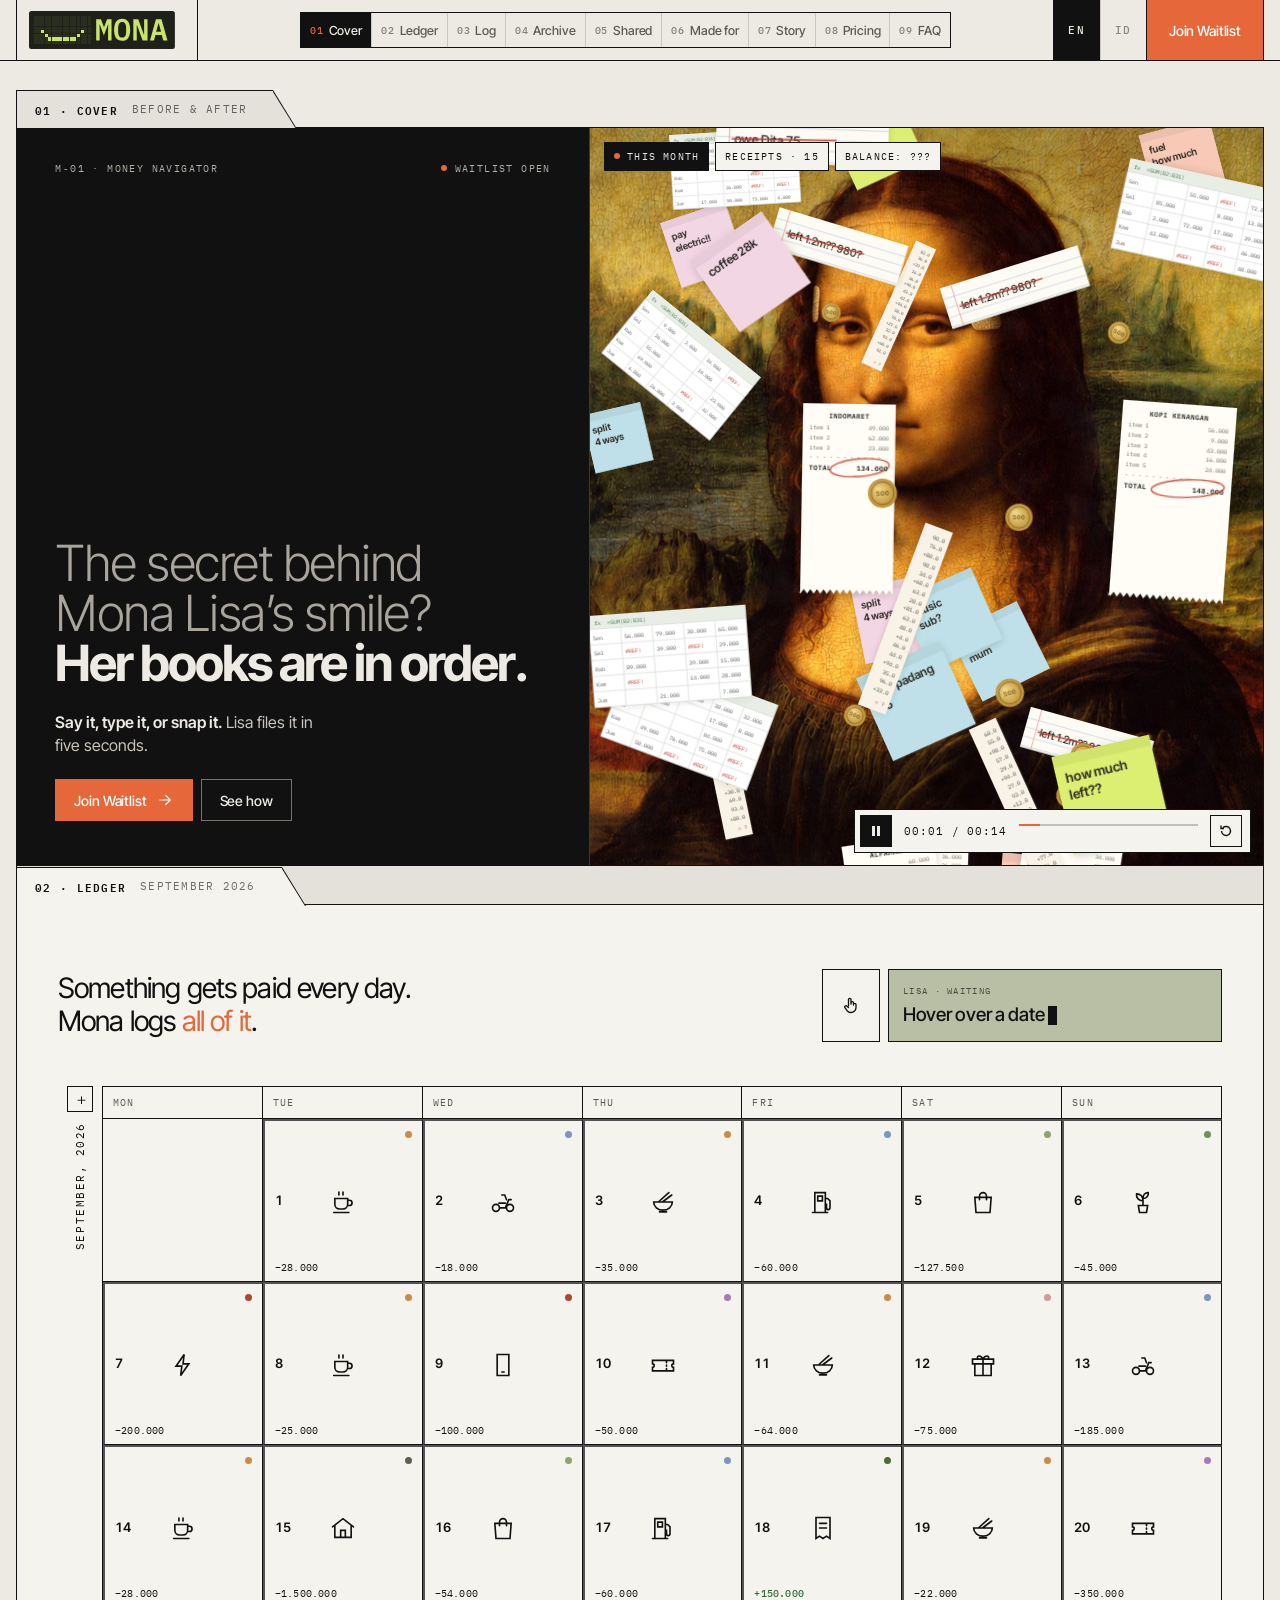
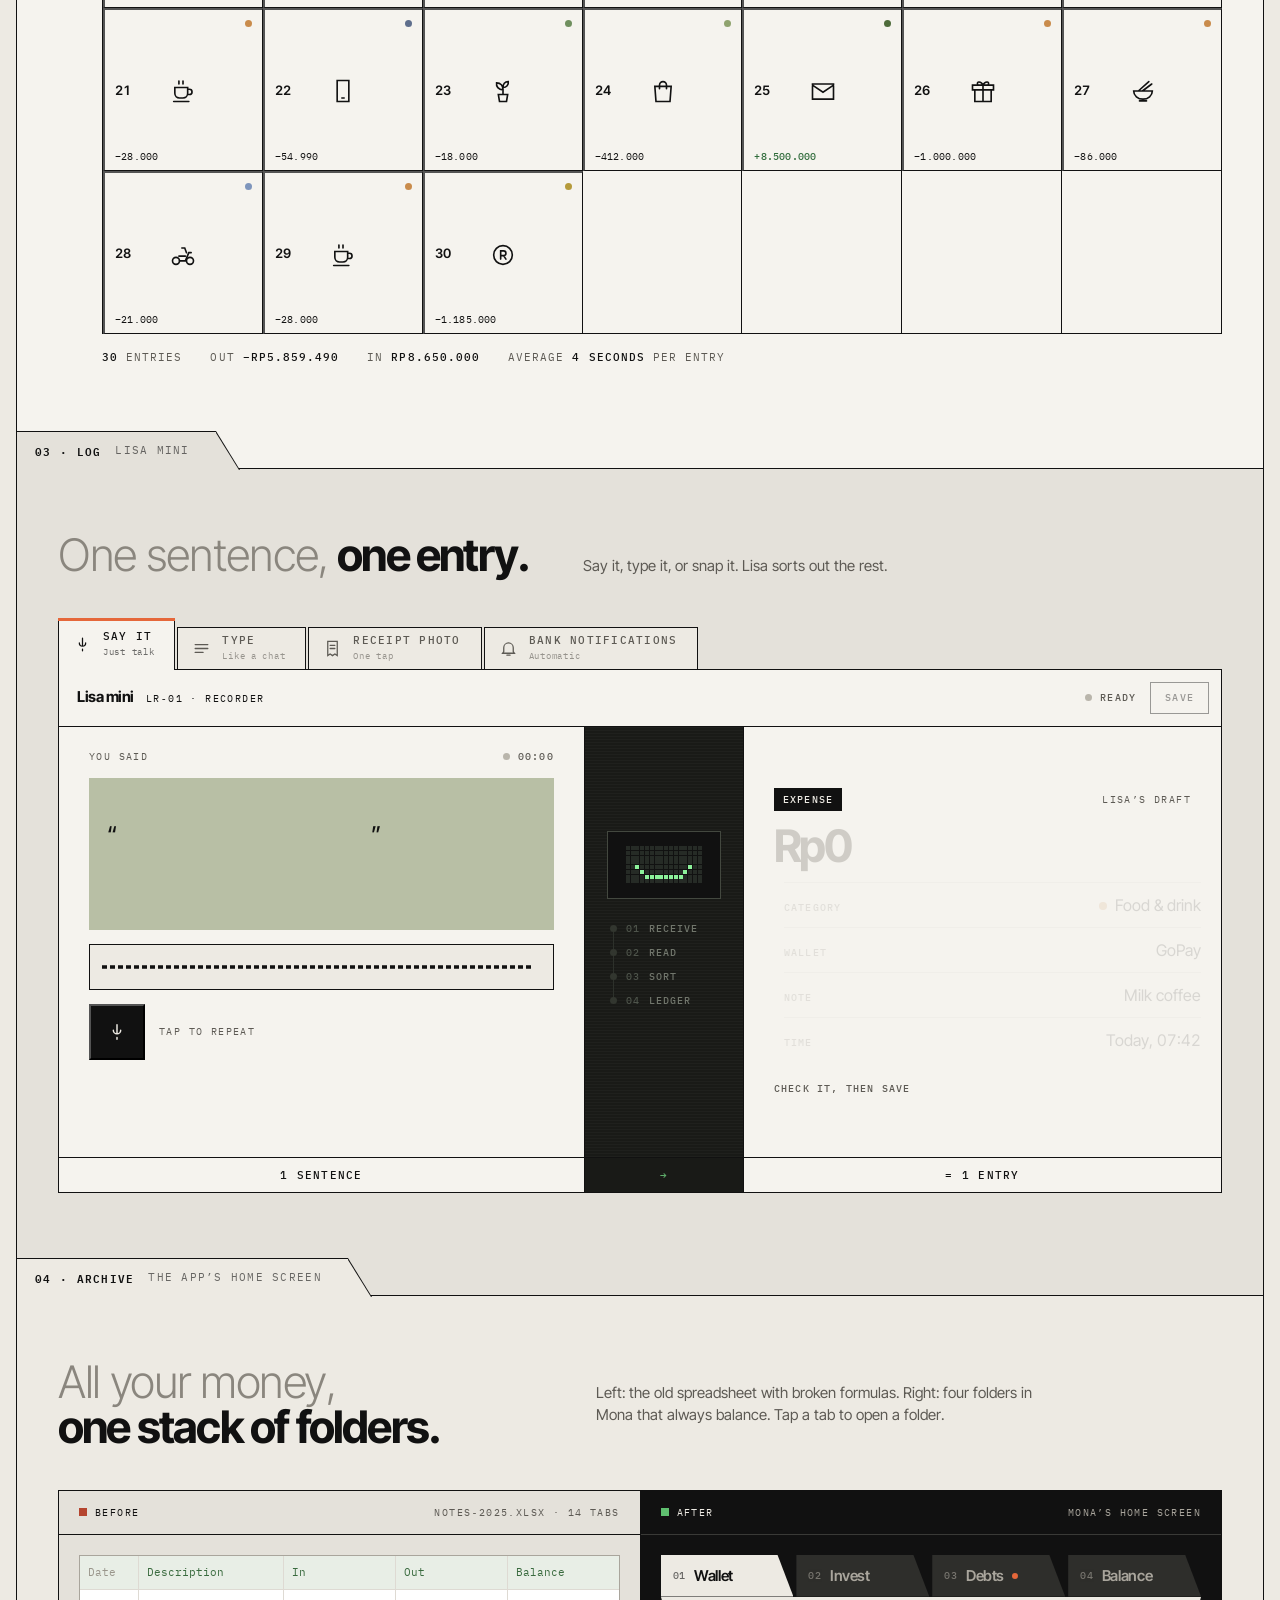
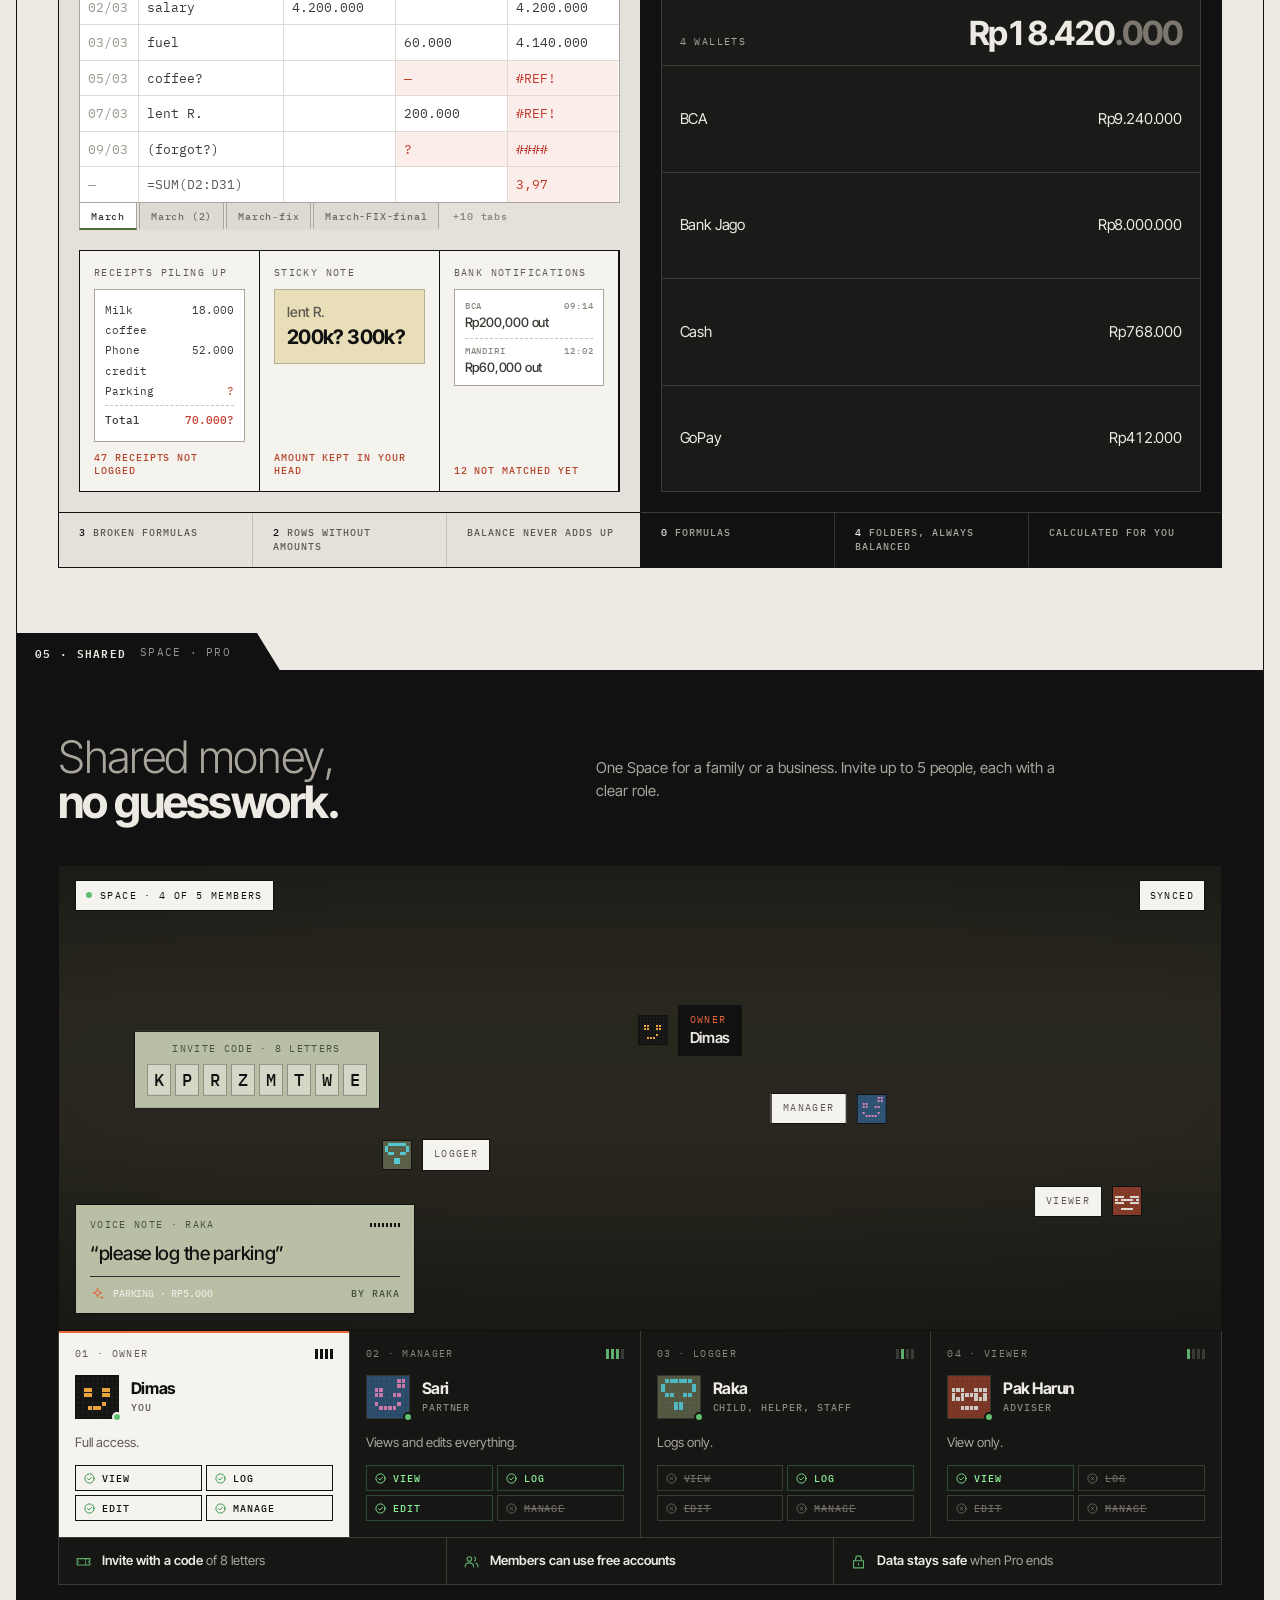
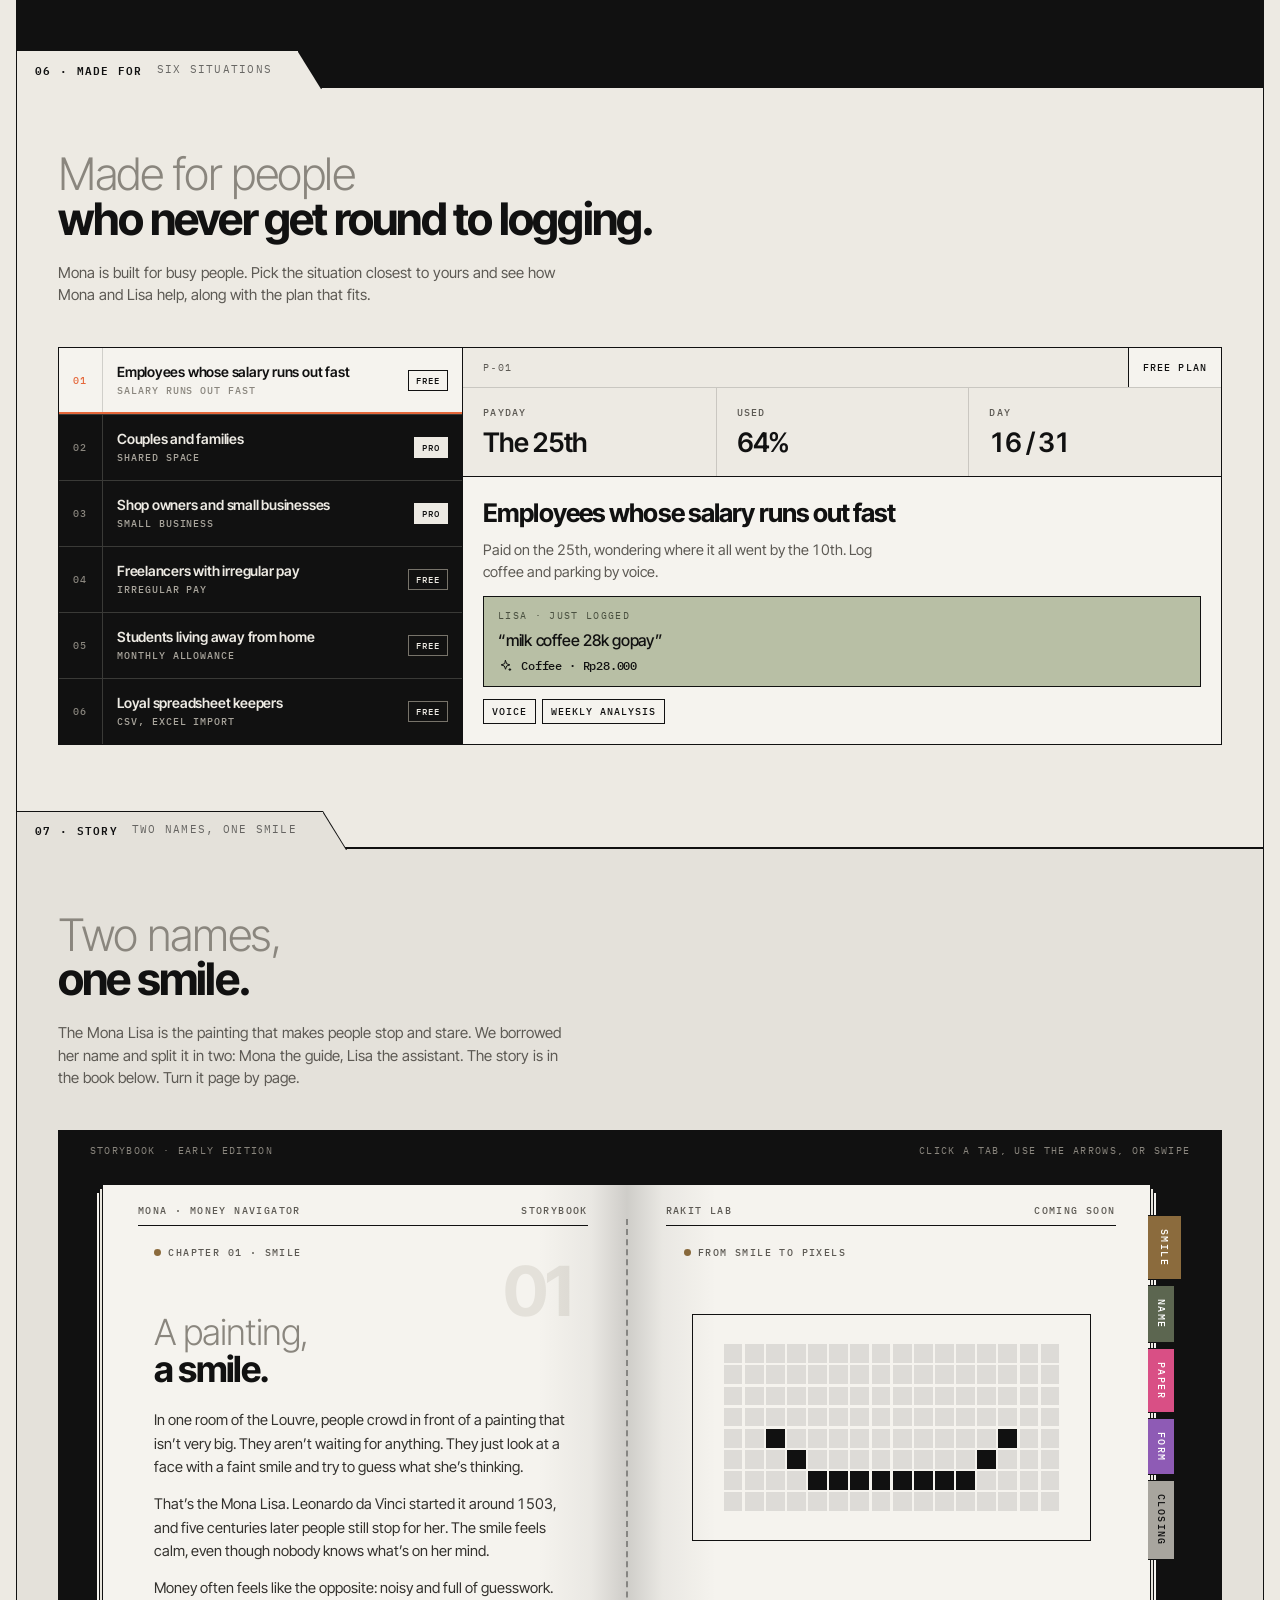
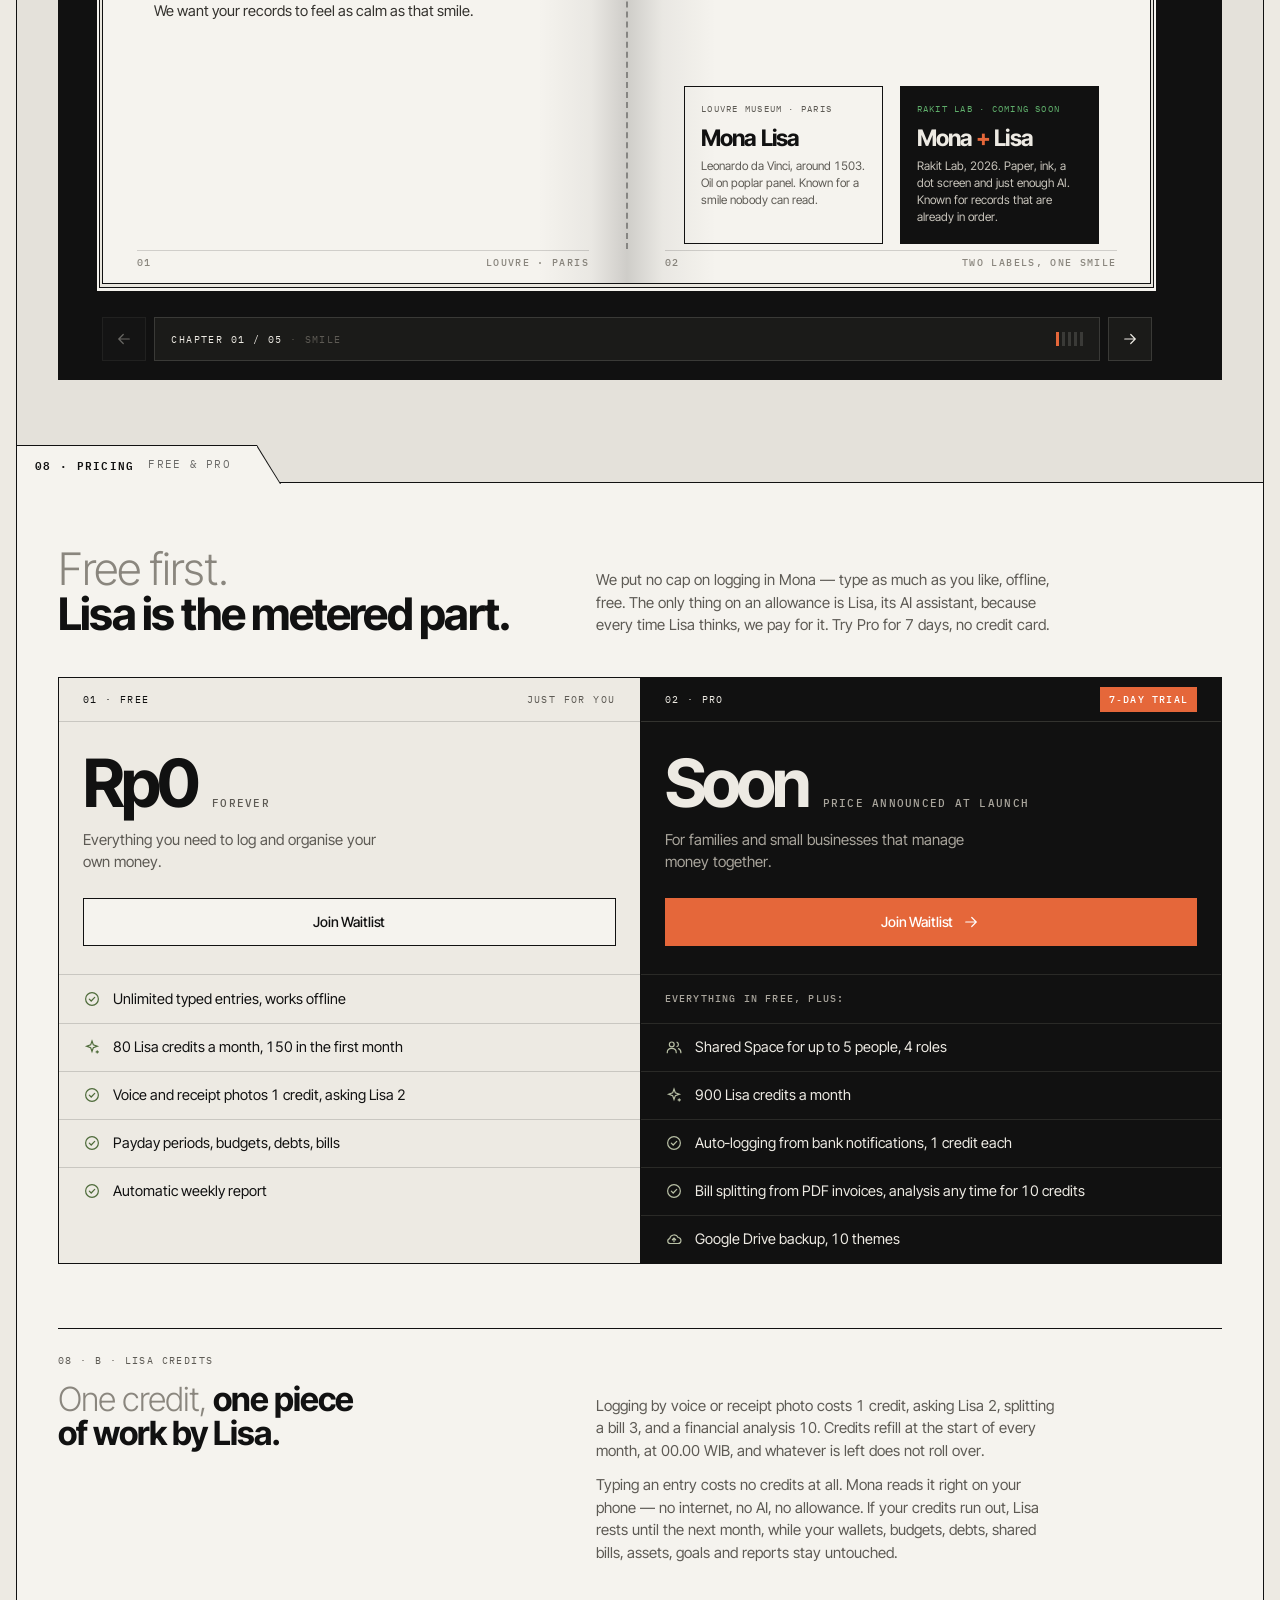
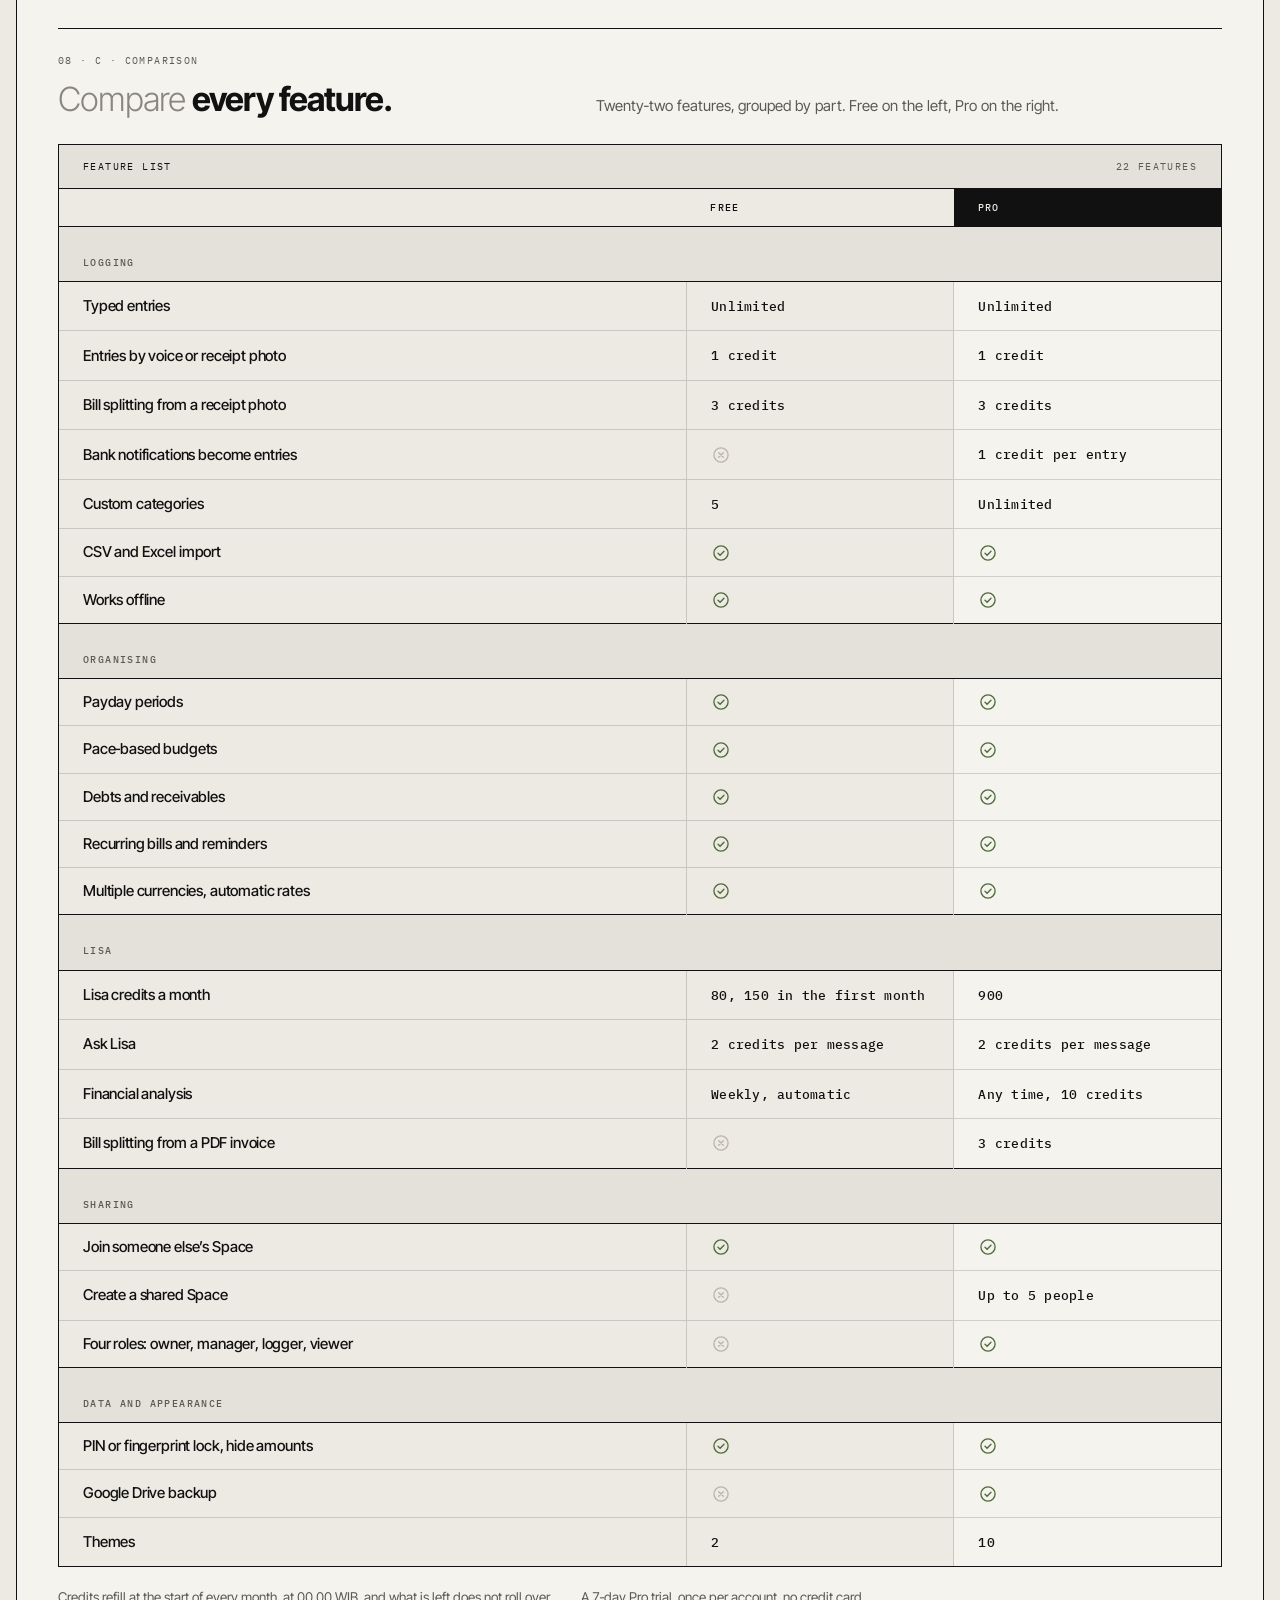
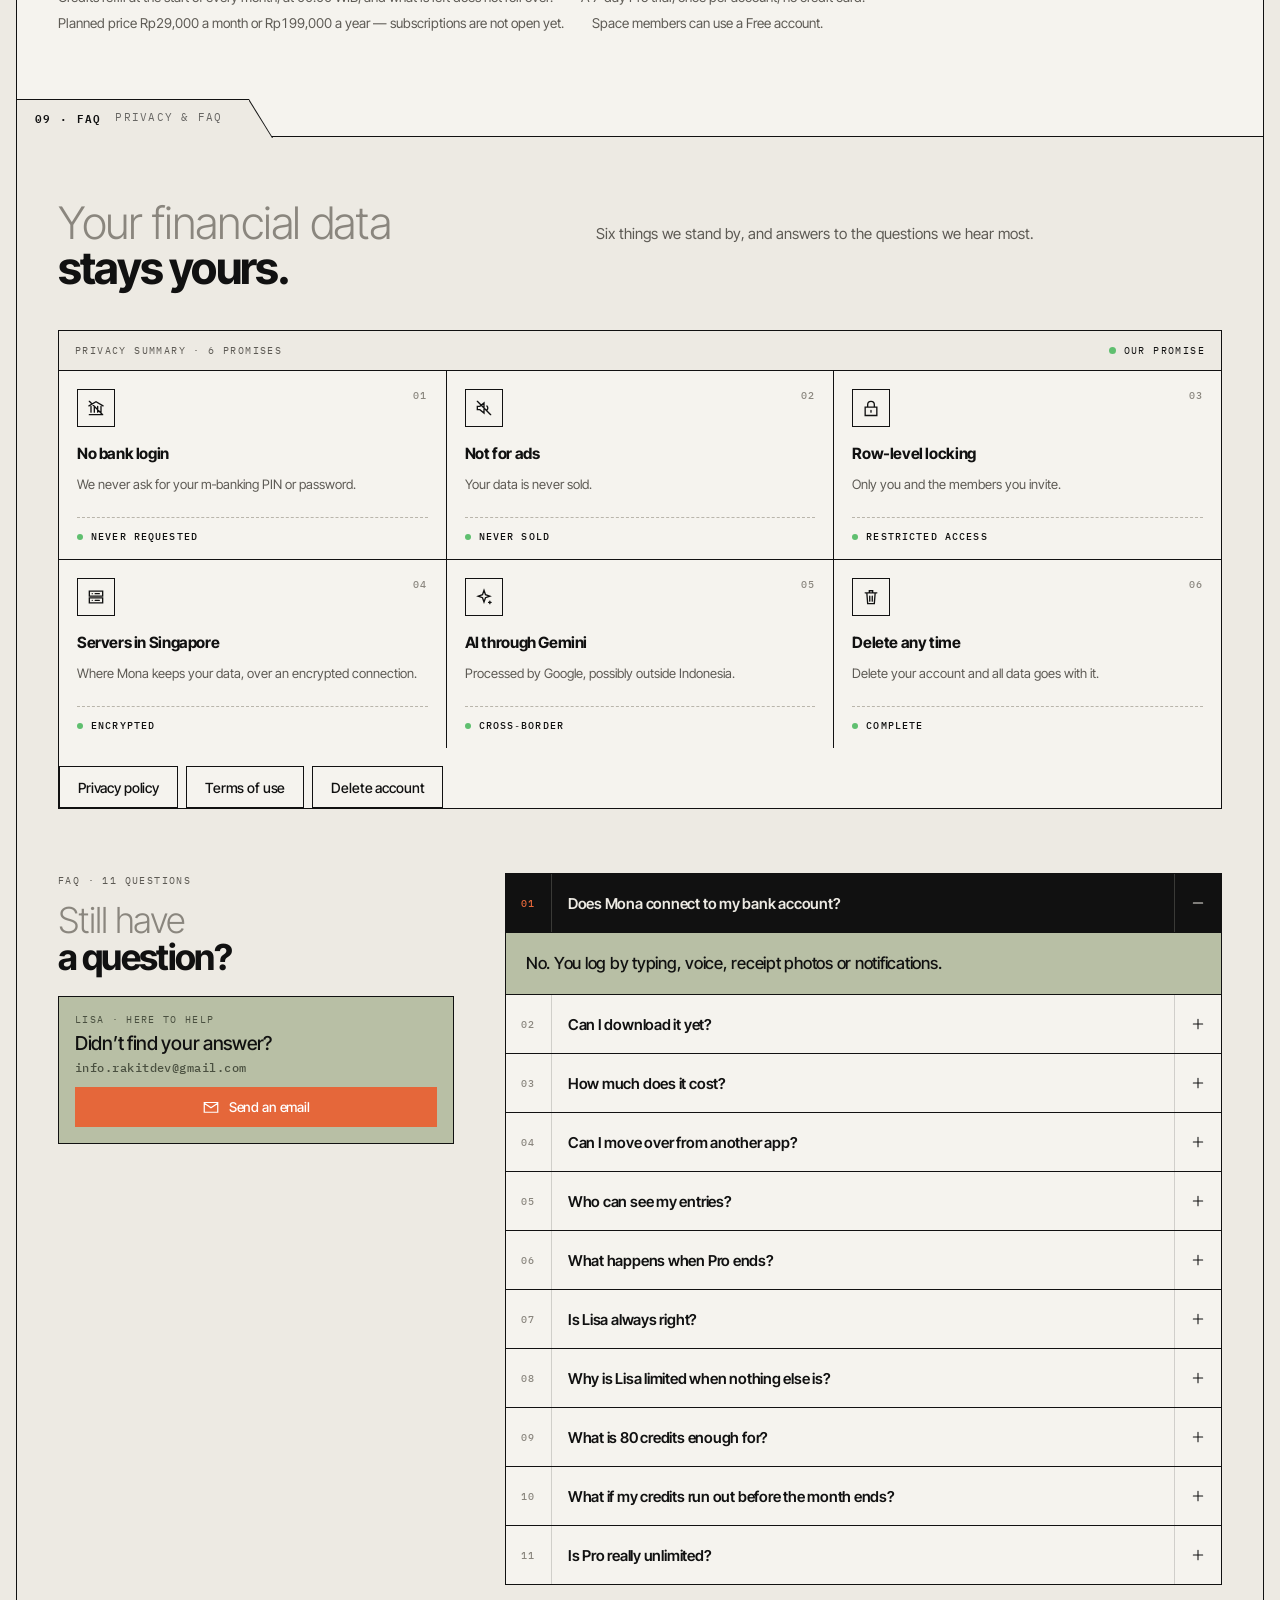
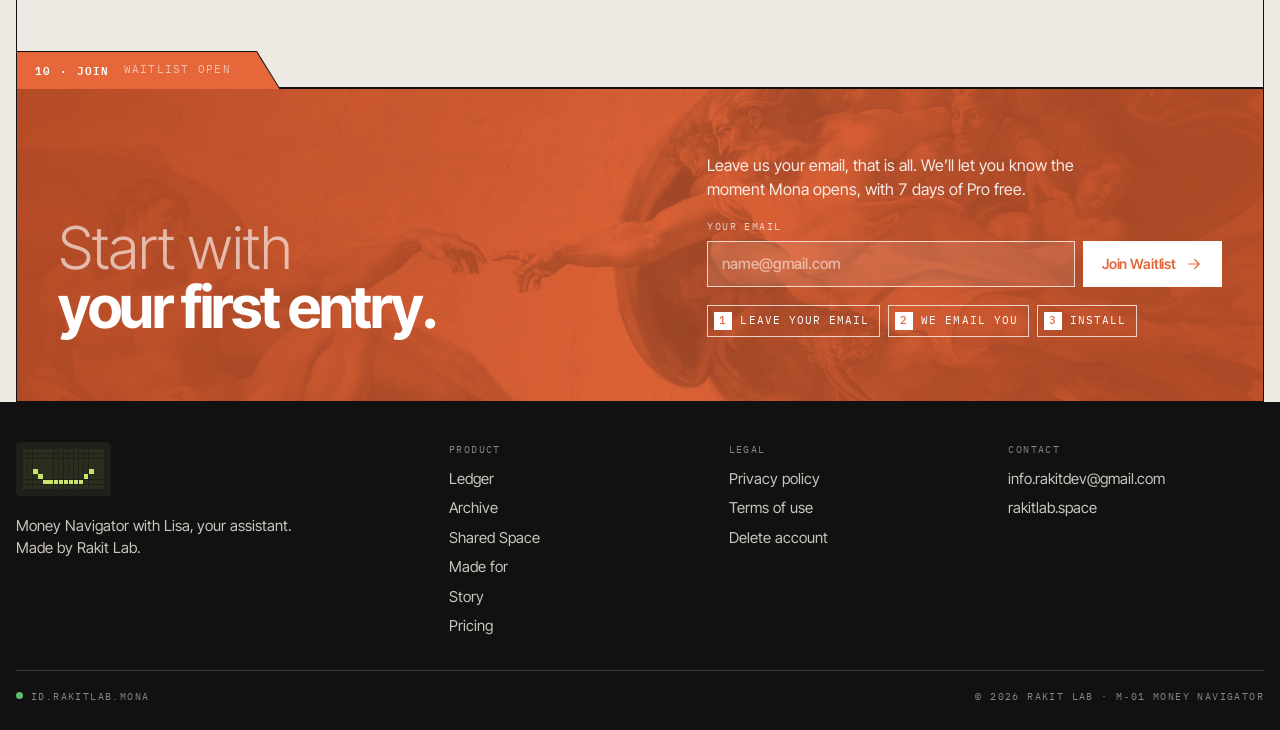
==== commit aa4bdcba: "Persempit klaim pengantar bagian harga "Mona sebagai pencatat keuangan tidak kami batasi" bertabraka" ====
--- a/index.html
+++ b/index.html
@@ -341,7 +341,7 @@
   <div class="tab"><b>08 · Harga</b><span>Gratis &amp; Pro</span></div>
   <div class="fh">
     <h2><span class="lt">Gratis dulu.</span>Lisa yang dihitung.</h2>
-    <p>Mona sebagai pencatat keuangan tidak kami batasi. Yang punya jatah cuma Lisa, asisten AI-nya — karena setiap kali Lisa berpikir, kami yang bayar. Uji coba Pro 7 hari, tanpa kartu kredit.</p>
+    <p>Mencatat di Mona tidak kami batasi — ketik sebanyak apa pun, offline, gratis. Yang punya jatah cuma Lisa, asisten AI-nya, karena setiap kali Lisa berpikir, kami yang bayar. Uji coba Pro 7 hari, tanpa kartu kredit.</p>
   </div>
   <div class="plans">
     <article class="plan">
@@ -484,7 +484,7 @@
 /* ---------- BAHASA: Inggris (bawaan) dan Indonesia ----------
    Sumber teks halaman ditulis dalam bahasa Indonesia. Kamus di bawah
    menerjemahkan teks utuh (bukan potongan) ke bahasa Inggris saat dijalankan. */
-var I18N={"Gratis dulu.": "Free first.", "Lisa yang dihitung.": "Lisa is the metered part.", "Mona sebagai pencatat keuangan tidak kami batasi. Yang punya jatah cuma Lisa, asisten AI-nya — karena setiap kali Lisa berpikir, kami yang bayar. Uji coba Pro 7 hari, tanpa kartu kredit.": "We put no cap on Mona as a money tracker. The only thing on an allowance is Lisa, its AI assistant — because every time Lisa thinks, we pay for it. Try Pro for 7 days, no credit card.", "Catat dengan mengetik tanpa batas, jalan offline": "Unlimited typed entries, works offline", "80 kredit Lisa per bulan, bulan pertama 150": "80 Lisa credits a month, 150 in the first month", "Suara dan foto struk 1 kredit, tanya Lisa 2 kredit": "Voice and receipt photos 1 credit, asking Lisa 2", "Laporan mingguan otomatis": "Automatic weekly report", "900 kredit Lisa per bulan": "900 Lisa credits a month", "Catat otomatis dari notifikasi bank, 1 kredit per catatan": "Auto-logging from bank notifications, 1 credit each", "Pisah tagihan dari PDF invoice, analisis kapan saja 10 kredit": "Bill splitting from PDF invoices, analysis any time for 10 credits", "08 · B · Kredit Lisa": "08 · B · Lisa credits", "Satu kredit,": "One credit,", "satu kali Lisa bekerja.": "one piece of work by Lisa.", "Mencatat lewat suara atau foto struk 1 kredit, bertanya ke Lisa 2 kredit, memisah tagihan 3 kredit, minta analisis keuangan 10 kredit. Kredit diisi ulang setiap awal bulan, pukul 00.00 WIB, dan sisa bulan lalu tidak menumpuk.": "Logging by voice or receipt photo costs 1 credit, asking Lisa 2, splitting a bill 3, and a financial analysis 10. Credits refill at the start of every month, at 00.00 WIB, and whatever is left does not roll over.", "Mencatat dengan mengetik tidak memakai kredit sama sekali. Mona mengurainya langsung di HP kamu — tanpa internet, tanpa AI, tanpa jatah. Kalau kredit habis, Lisa istirahat sampai bulan berikutnya, sementara dompet, budget, utang, patungan, aset, target, dan laporan tetap utuh.": "Typing an entry costs no credits at all. Mona reads it right on your phone — no internet, no AI, no allowance. If your credits run out, Lisa rests until the next month, while your wallets, budgets, debts, shared bills, assets, goals and reports stay untouched.", "08 · C · Perbandingan": "08 · C · Comparison", "Dua puluh dua fitur, dikelompokkan per bagian. Gratis di kolom kiri, Pro di kolom kanan.": "Twenty-two features, grouped by part. Free on the left, Pro on the right.", "22 fitur": "22 features", "Catat dengan mengetik": "Typed entries", "Catat lewat suara atau foto struk": "Entries by voice or receipt photo", "1 kredit": "1 credit", "Pisah tagihan dari foto struk": "Bill splitting from a receipt photo", "3 kredit": "3 credits", "1 kredit per catatan": "1 credit per entry", "Kredit Lisa per bulan": "Lisa credits a month", "80, bulan pertama 150": "80, 150 in the first month", "2 kredit per pesan": "2 credits per message", "Mingguan otomatis": "Weekly, automatic", "Kapan saja, 10 kredit": "Any time, 10 credits", "Pisah tagihan dari PDF invoice": "Bill splitting from a PDF invoice", "Kredit diisi ulang tiap awal bulan, pukul 00.00 WIB, dan sisa bulan lalu tidak menumpuk.": "Credits refill at the start of every month, at 00.00 WIB, and what is left does not roll over.", "Uji coba Pro 7 hari, sekali per akun, tanpa kartu kredit.": "A 7-day Pro trial, once per account, no credit card.", "Harga rencana Rp29.000/bulan atau Rp199.000/tahun — langganan belum dibuka.": "Planned price Rp29,000 a month or Rp199,000 a year — subscriptions are not open yet.", "Paket Gratis gratis selamanya. Harga Pro direncanakan Rp29.000 per bulan atau Rp199.000 per tahun, langganannya belum dibuka, dan kamu bisa mencoba 7 hari tanpa kartu kredit.": "The Free plan is free forever. Pro is planned at Rp29,000 a month or Rp199,000 a year, subscriptions are not open yet, and you can try it for 7 days without a credit card.", "Kenapa Lisa dibatasi, tapi fitur lain tidak?": "Why is Lisa limited when nothing else is?", "Lisa memakai model AI yang kami bayar per pemakaian. Pencatatan, budget, dan laporan berjalan di HP dan database kamu sendiri, jadi tidak ada alasan untuk membatasinya.": "Lisa runs on an AI model we pay for by usage. Logging, budgets and reports run on your phone and your own database, so there is no reason to cap them.", "80 kredit cukup untuk apa?": "What is 80 credits enough for?", "Kira-kira 40 pertanyaan ke Lisa, atau 80 catatan lewat suara dan foto struk, atau campuran keduanya. Mencatat dengan mengetik tidak dihitung. Bulan pertama kami beri 150.": "Roughly 40 questions to Lisa, or 80 entries by voice and receipt photo, or a mix of both. Typed entries are not counted. In the first month you get 150.", "Kalau kredit habis sebelum akhir bulan?": "What if my credits run out before the month ends?", "Belum bisa beli tambahan. Jatah terisi ulang otomatis di awal bulan berikutnya, dan kalau kamu sering kehabisan, Pro memberi 900 kredit per bulan.": "You cannot buy more yet. The allowance refills automatically at the start of the next month, and if you run out often, Pro gives 900 credits a month.", "Apa Pro benar-benar tanpa batas?": "Is Pro really unlimited?", "Tidak, dan kami tidak akan bilang begitu. Pro dapat 900 kredit per bulan — angka itu kami pilih supaya pemakaian normal tidak pernah mentok, tapi kami lebih suka menyebut batasnya daripada menyembunyikannya.": "No, and we will not say otherwise. Pro gets 900 credits a month — a number chosen so that normal use never hits the ceiling, but we would rather name the limit than hide it.", "Mona — Money Navigator": "Mona — Money Navigator", "Mona mencatat uangmu dalam lima detik. Ucapkan, ketik, atau foto struk.": "Mona logs your money in five seconds. Say it, type it, or snap the receipt.", "Mona, kembali ke atas": "Mona, back to top", "Bagian halaman": "Page sections", "Sampul": "Cover", "Buku": "Ledger", "Catat": "Log", "Arsip": "Archive", "Bersama": "Shared", "Cocok untuk": "Made for", "Cocok": "Made for", "Cerita": "Story", "Harga": "Pricing", "Tanya": "FAQ", "Gabung": "Join", "Language": "Bahasa", "Buka menu": "Open menu", "01 · Sampul": "01 · Cover", "Sebelum & sesudah": "Before & after", "Animasi: struk, catatan tempel, dan spreadsheet berserakan di depan lukisan Mona Lisa, lalu Lisa merapikannya ke dalam map arsip": "Animation: receipts, sticky notes and spreadsheets scattered in front of the Mona Lisa, then Lisa files them into archive folders", "Bulan ini": "This month", "Struk · 47": "Receipts · 47", "Saldo: ???": "Balance: ???", "Jeda animasi": "Pause animation", "Putar animasi": "Play animation", "Putar ulang": "Replay", "Rahasia senyum Mona Lisa?": "The secret behind Mona Lisa’s smile?", "Catatannya sudah rapi.": "Her books are in order.", "Ucapkan, ketik, atau foto.": "Say it, type it, or snap it.", "Lisa mengarsipkannya dalam lima detik.": "Lisa files it in five seconds.", "Lihat caranya": "See how", "02 · Buku": "02 · Ledger", "Setiap hari ada yang dibayar. Mona mencatat": "Something gets paid every day. Mona logs", "semuanya": "all of it", "Lisa · menunggu": "Lisa · waiting", "Arahkan ke tanggal": "Hover over a date", "Ketuk tanggal": "Tap a date", "Arahkan": "Hover", "Ketuk": "Tap", "Lisa · menerima": "Lisa · receiving", "Lisa · membaca": "Lisa · reading", "Lisa · terbaca": "Lisa · read", "Lisa · tersimpan": "Lisa · saved", "Lisa · mendengarkan": "Lisa · listening", "Ketik transaksi": "Type a transaction", "m-Banking · baru saja": "m-Banking · just now", "Menunggu…": "Waiting…", "Lisa membaca…": "Lisa is reading…", "Terbaca · 0,6 dtk": "Read · 0.6 s", "Tersimpan ke Buku": "Saved to Ledger", "Tersimpan ✓": "Saved ✓", "Simpan": "Save", "Kategori": "Category", "Dompet": "Wallet", "Catatan": "Note", "Pemasukan": "Income", "Pengeluaran": "Expense", "catatan": "entries", "Keluar": "Out", "Masuk": "In", "Rata-rata": "Average", "4 detik": "4 seconds", "per catatan": "per entry", "Minggu": "Sunday", "Senin": "Monday", "Selasa": "Tuesday", "Rabu": "Wednesday", "Kamis": "Thursday", "Jumat": "Friday", "Sabtu": "Saturday", "Sen": "Mon", "Sel": "Tue", "Rab": "Wed", "Kam": "Thu", "Jum": "Fri", "Sab": "Sat", "Min": "Sun", "suara": "voice", "ketik": "typed", "struk": "receipt", "notifikasi": "notification", "Tunai": "Cash", "Kopi susu": "Milk coffee", "kopi susu 28 ribu pakai gopay": "milk coffee 28k with gopay", "Ojek ke kantor": "Ride to the office", "ojek 18rb": "bike ride 18k", "Nasi padang": "Nasi padang", "RM SEDERHANA · 2 item": "RM SEDERHANA · 2 items", "Bensin": "Fuel", "bensin 60 ribu tunai": "fuel 60k cash", "Belanja mingguan": "Weekly groceries", "INDOMARET · 9 item": "INDOMARET · 9 items", "Monstera kecil": "Small monstera", "beli tanaman 45rb pakai dana": "bought a plant 45k with dana", "Token listrik": "Electricity token", "PLN prabayar Rp200.000 berhasil": "PLN prepaid Rp200.000 successful", "Kopi": "Coffee", "es kopi 25 ribu": "iced coffee 25k", "Paket data": "Mobile data", "Pembelian paket data Rp100.000": "Mobile data purchase Rp100.000", "Nonton": "Movie", "nonton 50rb ovo": "movie 50k ovo", "Makan siang tim": "Team lunch", "WARUNG BU SRI · dipisah 2 kategori": "WARUNG BU SRI · split into 2 categories", "Kado Dita": "Gift for Dita", "patungan kado dita 75 ribu": "chipped in for dita’s gift 75k", "Servis motor": "Motorbike service", "BENGKEL JAYA · servis + oli": "BENGKEL JAYA · service + oil", "kopi 28rb": "coffee 28k", "Kos": "Rent", "Transfer ke IBU KOS Rp1.500.000": "Transfer to LANDLADY Rp1.500.000", "Sabun & sampo": "Soap & shampoo", "sabun sampo 54 ribu": "soap shampoo 54k", "bensin 60rb": "fuel 60k", "Raka bayar patungan": "Raka paid his share", "Transfer masuk Rp150.000 dari RAKA": "Incoming transfer Rp150.000 from RAKA", "Bakso": "Meatball soup", "bakso 22 ribu tunai": "meatball soup 22k cash", "Konser": "Concert", "tiket konser 350rb bca": "concert ticket 350k bca", "kopi susu 28 ribu": "milk coffee 28k", "Langganan musik": "Music subscription", "Tagihan langganan Rp54.990": "Subscription bill Rp54.990", "Pupuk": "Fertiliser", "pupuk 18rb": "fertiliser 18k", "Belanja bulanan": "Monthly groceries", "SUPERINDO · 21 item": "SUPERINDO · 21 items", "Gajian": "Payday", "Gaji masuk Rp8.500.000": "Salary in Rp8.500.000", "Kirim ke mama": "Sent to mum", "kirim mama satu juta": "send mum one million", "Makan malam": "Dinner", "SATE KHAS SENAYAN · 3 item": "SATE KHAS SENAYAN · 3 items", "Ojek": "Bike ride", "ojek 21rb": "bike ride 21k", "kopi 28 ribu gopay": "coffee 28k gopay", "Nabung emas": "Gold savings", "emas 1 gram 1,185 juta": "gold 1 gram 1.185m", "Makan & minum": "Food & drink", "Transportasi": "Transport", "Belanja harian": "Groceries", "Rumah": "Home", "Tagihan": "Bills", "Hiburan": "Entertainment", "Hadiah": "Gifts", "Tempat tinggal": "Housing", "Piutang": "Receivable", "Langganan": "Subscriptions", "Gaji": "Salary", "Keluarga": "Family", "Investasi": "Invest", "Lainnya": "Other", "Item": "Item", "item": "items", "utang Raka\n200rb??": "Raka owes\n200k??", "bensin\nbrp ya": "fuel\nhow much", "bayar\nlistrik!!": "pay\nelectric!!", "gajian\ntgl 25": "payday\non the 25th", "parkir 5rb": "parking 5k", "transfer\nmama": "transfer\nmum", "langganan\nmusik?": "music\nsub?", "nasi padang\n35": "nasi padang\n35", "patungan\n4 org": "split\n4 ways", "sisa\nberapa??": "how much\nleft??", "jangan\nlupa catat": "don’t forget\nto log", "bensin 60 / 50?": "fuel 60 / 50?", "sisa 1,2jt?? 980?": "left 1.2m?? 980?", "hutang Dita 75": "owe Dita 75", "01 Dompet": "01 Wallets", "02 Investasi": "02 Invest", "03 Kewajiban": "03 Debts", "04 Neraca": "04 Balance", "4 dompet": "4 wallets", "emas · saham": "gold · stocks", "cicilan": "instalments", "kekayaan bersih": "net worth", "KEKAYAAN BERSIH · SEP 2026": "NET WORTH · SEP 2026", "UTANG 4,6%": "DEBT 4.6%", "Akhirnya senyum.": "Finally smiling.", "Lisa membaca": "Lisa reading", "Mengarsipkan…": "Filing…", "Semua terarsip": "All filed", "5 detik": "5 seconds", "03 · Catat": "03 · Log", "Lisa mini": "Lisa mini", "Satu kalimat,": "One sentence,", "satu catatan.": "one entry.", "Ucapkan, ketik, atau foto. Lisa memilah sisanya.": "Say it, type it, or snap it. Lisa sorts out the rest.", "Cara mencatat": "Ways to log", "Ucapkan": "Say it", "Suara": "Voice", "Bicara saja": "Just talk", "Ketik": "Type", "Seperti chat": "Like a chat", "Foto struk": "Receipt photo", "Struk": "Receipt", "Satu ketukan": "One tap", "Notifikasi bank": "Bank notifications", "Notif": "Notif", "Otomatis": "Automatic", "LR-01 · Perekam": "LR-01 · Recorder", "Siap": "Ready", "Merekam": "Recording", "Siap disimpan": "Ready to save", "Tersimpan": "Saved", "Mengetik": "Typing", "Membidik": "Framing", "Notifikasi masuk": "Notification in", "Terima": "Receive", "Baca": "Read", "Pilah": "Sort", "1 kalimat": "1 sentence", "= 1 catatan": "= 1 entry", "1 ketikan": "1 message", "1 foto struk": "1 receipt photo", "= 21 item terbaca": "= 21 items read", "1 notifikasi": "1 notification", "= 1 draf siap cek": "= 1 draft to check", "0,6 dtk": "0.6 s", "0,4 dtk": "0.4 s", "1,5 dtk": "1.5 s", "0,3 dtk": "0.3 s", "kopi susu 28 ribu, pakai gopay": "milk coffee 28k, with gopay", "gajian 8,5jt masuk bca": "salary 8.5m into bca", "Waktu": "Time", "Hari ini, ": "Today, ", "Hari ini,": "Today,", "Piutang dibayar": "Receivable paid", "Dari": "From", "Draf Lisa": "Lisa’s draft", "Di Buku": "In Ledger", "Cek dulu, lalu simpan": "Check it, then save", "Tersimpan ke Buku ✓": "Saved to Ledger ✓", "Tambahkan jumlah, mis. 28rb": "Add an amount, e.g. 28k", "Kamu bilang": "You said", "Ucapkan lagi": "Say it again", "Ketuk untuk ulang": "Tap to repeat", "Kamu ketik": "You type", "ketik: kopi 28rb gopay": "type: coffee 28k gopay", "Ketik transaksi, misalnya kopi 28rb gopay": "Type a transaction, e.g. coffee 28k gopay", "Jumlah": "Amount", "Coba": "Try", "kopi 28rb gopay": "coffee 28k gopay", "kopi susu 28rb gopay": "milk coffee 28k gopay", "emas 1jt bca": "gold 1m bca", "beli emas 1jt bca": "buy gold 1m bca", "spasi": "space", "Kamu foto": "You snap", "Arahkan ke struk": "Point at the receipt", "Memotret…": "Capturing…", "21 item terbaca": "21 items read", "Beras 5 kg": "Rice 5 kg", "Minyak 2 L": "Cooking oil 2 L", "Susu UHT 6x": "UHT milk 6x", "Sabun cuci": "Detergent", "+ 17 item lain": "+ 17 more items", "Belanja": "Groceries", "Makan": "Food", "Foto ulang": "Retake", "Ketuk untuk foto ulang": "Tap to retake", "HP-mu menerima": "Your phone gets", "Tanpa buka Mona": "Without opening Mona", "Jumat, 18 September": "Friday, 18 September", "Transfer masuk Rp150.000 dari RAKA SATRIA": "Incoming transfer Rp150.000 from RAKA SATRIA", "Tersimpan di Buku · +Rp150.000": "Saved to Ledger · +Rp150.000", "Abaikan": "Dismiss", "Draf siap:": "Draft ready:", "04 · Arsip": "04 · Archive", "Halaman depan app": "The app’s home screen", "Semua uangmu,": "All your money,", "satu tumpukan map.": "one stack of folders.", "Kiri: spreadsheet lama dengan rumus yang patah. Kanan: empat map di Mona yang selalu seimbang. Ketuk tab untuk membuka map.": "Left: the old spreadsheet with broken formulas. Right: four folders in Mona that always balance. Tap a tab to open a folder.", "Sebelum: spreadsheet lama": "Before: the old spreadsheet", "Sebelum": "Before", "catatan-2025.xlsx · 14 tab": "notes-2025.xlsx · 14 tabs", "Contoh spreadsheet lama": "Sample of an old spreadsheet", "Tgl": "Date", "Keterangan": "Description", "Saldo": "Balance", "gaji": "salary", "bensin": "fuel", "kopi?": "coffee?", "pinjam R.": "lent R.", "(lupa?)": "(forgot?)", "rumus patah": "broken formulas", "baris tanpa jumlah": "rows without amounts", "Saldo tak pernah cocok": "Balance never adds up", "Sesudah": "After", "Halaman depan Mona": "Mona’s home screen", "Map arsip": "Archive folders", "Kewajiban": "Debts", "Neraca": "Balance", "Emas · saham · reksa dana": "Gold · stocks · mutual funds", "Saham": "Stocks", "Emas · 60 gram": "Gold · 60 grams", "Reksa dana": "Mutual funds", "Cicilan & tagihan": "Instalments & bills", "Cicilan motor · 8 bln lagi": "Motorbike loan · 8 months left", "Kartu kredit": "Credit card", "Kekayaan bersih · Sep 2026": "Net worth · Sep 2026", "Aset": "Assets", "Bersih": "Net", "rumus": "formulas", "map, selalu seimbang": "folders, always balanced", "Dihitung otomatis": "Calculated for you", "Maret": "March", "Maret (2)": "March (2)", "Maret-fix": "March-fix", "Maret-FIX-final": "March-FIX-final", "+10 tab": "+10 tabs", "Struk menumpuk": "Receipts piling up", "Pulsa": "Phone credit", "Parkir": "Parking", "struk belum dicatat": "receipts not logged", "Catatan tempel": "Sticky note", "200rb? 300rb?": "200k? 300k?", "Nominal cuma diingat-ingat": "Amount kept in your head", "Rp200.000 keluar": "Rp200,000 out", "Rp60.000 keluar": "Rp60,000 out", "belum dicocokkan": "not matched yet", "Periode gajian": "Payday periods", "Bulan mulai di tanggal gajian.": "Your month starts on payday.", "Budget berlaju": "Pace-based budgets", "Terpakai dibanding waktu berjalan.": "Spending compared with time elapsed.", "Utang & piutang": "Debts & receivables", "Sisa dan perkiraan lunas.": "What’s left and when it’s paid off.", "Tagihan berulang": "Recurring bills", "Tercatat sendiri, ada pengingat.": "Logged automatically, with reminders.", "Multi mata uang": "Multiple currencies", "Kurs otomatis.": "Automatic exchange rates.", "Impor dari app lama": "Import from your old app", "Unggah CSV atau Excel.": "Upload CSV or Excel.", "Tetap jalan offline": "Works offline", "Sinkron saat ada sinyal.": "Syncs when you’re back online.", "Kunci & samarkan": "Lock & hide", "PIN, sidik jari, nominal tersembunyi.": "PIN, fingerprint, hidden amounts.", "05 · Bersama": "05 · Shared", "Space · Pro": "Space · Pro", "Uang bersama,": "Shared money,", "tanpa saling tebak.": "no guesswork.", "Satu Space untuk keluarga atau usaha. Undang hingga 5 orang, dengan peran yang jelas.": "One Space for a family or a business. Invite up to 5 people, each with a clear role.", "Space · 4 dari 5 anggota": "Space · 4 of 5 members", "Sinkron": "Synced", "Kode undangan · 8 huruf": "Invite code · 8 letters", "Pencatat: Raka, anak, ART, staf": "Logger: Raka, child, helper, staff", "Pencatat": "Logger", "Pemilik: Dimas, kamu": "Owner: Dimas, you", "Pemilik": "Owner", "Pengelola: Sari, pasangan": "Manager: Sari, partner", "Pengelola": "Manager", "Pengamat: Pak Harun, konsultan": "Viewer: Pak Harun, adviser", "Pengamat": "Viewer", "Pesan suara · Raka": "Voice note · Raka", "“tolong catat parkirnya ya”": "“please log the parking”", "Parkir · Rp5.000": "Parking · Rp5.000", "oleh Raka": "by Raka", "Peran di Space": "Roles in a Space", "01 · Pemilik": "01 · Owner", "kamu": "you", "Akses penuh.": "Full access.", "Lihat": "View", "Ubah": "Edit", "Kelola": "Manage", "02 · Pengelola": "02 · Manager", "pasangan": "partner", "Lihat dan ubah semua.": "Views and edits everything.", "03 · Pencatat": "03 · Logger", "anak, ART, staf": "child, helper, staff", "Hanya mencatat.": "Logs only.", "04 · Pengamat": "04 · Viewer", "konsultan": "adviser", "Hanya melihat.": "View only.", "Undang lewat kode": "Invite with a code", "8 huruf": "of 8 letters", "Anggota boleh akun gratis": "Members can use free accounts", "Data aman": "Data stays safe", "saat Pro berakhir": "when Pro ends", "06 · Cocok untuk": "06 · Made for", "Enam situasi": "Six situations", "Cocok untuk kamu": "Made for people", "yang tak sempat mencatat.": "who never get round to logging.", "Mona dibuat untuk orang yang sibuk. Pilih situasi yang paling mirip denganmu, dan lihat bagaimana Mona dan Lisa membantunya, lengkap dengan paket yang pas.": "Mona is built for busy people. Pick the situation closest to yours and see how Mona and Lisa help, along with the plan that fits.", "Situasi": "Situations", "Karyawan yang gajiannya cepat habis": "Employees whose salary runs out fast", "Karyawan": "Employee", "Gajian cepat habis": "Salary runs out fast", "Gratis": "Free", "Pasangan dan keluarga": "Couples and families", "Space bersama": "Shared Space", "Pemilik warung dan usaha kecil": "Shop owners and small businesses", "Warung": "Shop", "Usaha kecil": "Small business", "Freelancer dengan bayaran tak menentu": "Freelancers with irregular pay", "Freelancer": "Freelancer", "Bayaran tak menentu": "Irregular pay", "Anak kos dan mahasiswa": "Students living away from home", "Anak kos": "Student", "Kiriman bulanan": "Monthly allowance", "Pencatat setia spreadsheet": "Loyal spreadsheet keepers", "Spreadsheet": "Spreadsheet", "Impor CSV, Excel": "CSV, Excel import", "Paket Gratis": "Free plan", "Paket Pro": "Pro plan", "Tanggal 25": "The 25th", "Terpakai": "Used", "Hari ke": "Day", "Gajian tanggal 25, tanggal 10 sudah bertanya-tanya uangnya ke mana. Catat kopi dan parkir lewat suara.": "Paid on the 25th, wondering where it all went by the 10th. Log coffee and parking by voice.", "Lisa · baru dicatat": "Lisa · just logged", "“kopi susu 28 ribu gopay”": "“milk coffee 28k gopay”", "Kopi · Rp28.000": "Coffee · Rp28.000", "Analisis mingguan": "Weekly analysis", "Anggota": "Members", "Catatan minggu ini": "Entries this week", "Peran": "Roles", "Belanja dicatat berdua. Kamu sebagai pemilik, pasangan ikut mengelola, anak atau ART cukup mencatat.": "Shopping logged by both of you. You own the Space, your partner helps manage, your kids or helper just log.", "“beli beras 65 ribu”": "“bought rice 65k”", "Belanja · Rp65.000 · oleh Pasangan": "Groceries · Rp65.000 · by Partner", "Empat peran": "Four roles", "Laba minggu ini": "Profit this week", "2 staf": "2 staff", "Kategori usaha": "Business categories", "Modal, jualan, dan uang dapur tidak lagi bercampur. Staf mencatat, kamu memantau, konsultan cukup melihat.": "Capital, sales and household money stop getting mixed up. Staff log, you keep watch, your adviser just views.", "“beli plastik kemasan 85 ribu”": "“bought packaging 85k”", "Usaha · Rp85.000 · oleh Staf": "Business · Rp85.000 · by Staff", "Masuk bulan ini": "In this month", "Rata-rata 3 bulan": "3-month average", "Proyek": "Projects", "Bayaran masuk kapan saja. Catat sekali, lalu lihat apakah bulan ini cukup.": "Payments land whenever. Log them once and see whether this month is covered.", "“terima bayaran desain 3 juta”": "“got paid 3m for design work”", "Pemasukan · +Rp3.000.000": "Income · +Rp3.000.000", "Kategori sendiri": "Custom categories", "Kiriman": "Allowance", "Sisa": "Left", "Aman per hari": "Safe per day", "Kiriman datang sebulan sekali. Lihat sisa uangmu tiap hari, jangan menunggu tanggal tua.": "The allowance arrives once a month. See what’s left every day instead of waiting for the end-of-month crunch.", "“makan siang 15 ribu”": "“lunch 15k”", "Makan · Rp15.000": "Food · Rp15.000", "Baris": "Rows", "Kolom dipetakan": "Columns mapped", "Duplikat": "Duplicates", "Catatanmu sudah ada di Excel. Unggah CSV atau Excel, cek pratinjaunya, lanjut dari sana.": "Your records already live in Excel. Upload CSV or Excel, check the preview and carry on from there.", "Lisa · impor": "Lisa · import", "catatan-2026.xlsx": "notes-2026.xlsx", "312 baris siap diimpor": "312 rows ready to import", "Impor CSV": "CSV import", "Belum cocok kalau kamu mencari": "Not a fit yet if you’re after", "Sambungan langsung ke rekening": "A direct link to your bank account", "Mona tidak meminta login atau PIN m-banking. Catatan masuk lewat ketik, suara, foto struk, atau notifikasi.": "Mona never asks for your m-banking login or PIN. Entries come in by typing, voice, receipt photos or notifications.", "Aplikasi untuk iPhone": "An iPhone app", "Space untuk lebih dari 5 orang": "A Space for more than 5 people", "Satu Space menampung hingga 5 orang.": "One Space holds up to 5 people.", "07 · Cerita": "07 · Story", "Dua nama, satu senyum": "Two names, one smile", "Dua nama,": "Two names,", "satu senyum.": "one smile.", "Mona Lisa adalah lukisan yang membuat orang berhenti dan menatap. Kami meminjam namanya, lalu membaginya jadi dua: Mona sebagai pemandu, Lisa sebagai asisten. Ceritanya ada di buku di bawah. Bukalah halaman demi halaman.": "The Mona Lisa is the painting that makes people stop and stare. We borrowed her name and split it in two: Mona the guide, Lisa the assistant. The story is in the book below. Turn it page by page.", "Klik tab, panah, atau geser halaman": "Click a tab, use the arrows, or swipe", "Buku cerita Mona": "Mona storybook", "Buku cerita": "Storybook", "Halaman 1": "Page 1", "Halaman 2": "Page 2", "Halaman 3": "Page 3", "Halaman 4": "Page 4", "Halaman 5": "Page 5", "Halaman 6": "Page 6", "Halaman 7": "Page 7", "Halaman 8": "Page 8", "Halaman 9": "Page 9", "Halaman 10": "Page 10", "Bab 01 · Senyum": "Chapter 01 · Smile", "Sebuah lukisan,": "A painting,", "sebuah senyum.": "a smile.", "Di salah satu ruangan Museum Louvre, orang-orang berdesakan di depan lukisan yang ukurannya tidak seberapa besar. Mereka tidak sedang menunggu apa-apa. Mereka hanya menatap seraut wajah yang tersenyum tipis, lalu mencoba menebak apa yang sedang dipikirkannya.": "In one room of the Louvre, people crowd in front of a painting that isn’t very big. They aren’t waiting for anything. They just look at a face with a faint smile and try to guess what she’s thinking.", "Itulah Mona Lisa. Leonardo da Vinci mulai mengerjakannya sekitar tahun 1503, dan lima abad kemudian orang masih berhenti untuknya. Senyum itu terasa tenang, padahal tak seorang pun tahu isi kepalanya.": "That’s the Mona Lisa. Leonardo da Vinci started it around 1503, and five centuries later people still stop for her. The smile feels calm, even though nobody knows what’s on her mind.", "Urusan uang sering terasa sebaliknya: riuh dan penuh tebak-tebakan. Kami ingin catatanmu setenang senyum itu.": "Money often feels like the opposite: noisy and full of guesswork. We want your records to feel as calm as that smile.", "Dari senyum ke piksel": "From smile to pixels", "Museum Louvre · Paris": "Louvre Museum · Paris", "Leonardo da Vinci, sekitar 1503. Cat minyak di panel kayu poplar. Dikenal lewat senyum yang sulit ditebak.": "Leonardo da Vinci, around 1503. Oil on poplar panel. Known for a smile nobody can read.", "Rakit Lab, 2026. Kertas, tinta, layar titik, dan AI seperlunya. Dikenal lewat catatan yang sudah rapi.": "Rakit Lab, 2026. Paper, ink, a dot screen and just enough AI. Known for records that are already in order.", "Dua label, satu senyum": "Two labels, one smile", "Bab 02 · Nama": "Chapter 02 · Name", "Kenapa": "Why", "Mona?": "Mona?", "Kompas, penunjuk arah": "Compass, a pointer", "Mona adalah singkatan dari Money Navigator, penunjuk arah untuk uangmu. Namun namanya juga membawa cerita lain.": "Mona is short for Money Navigator, a compass for your money. But the name carries another story too.", "Pada lukisannya, kata mona berasal dari madonna, sapaan hormat yang kira-kira berarti nyonya. Seperti orang yang mengurus rumah dan hafal isi setiap laci. Itulah peran yang kami inginkan untuk Mona: tidak menggurui, tapi tahu persis di mana semuanya berada.": "In the painting’s title, mona comes from madonna, a respectful form of address that roughly means my lady. Like the person who runs the house and knows what’s in every drawer. That’s the role we want for Mona: never preachy, but always knowing exactly where everything is.", "Penunjuk arah": "A compass", "Lalu, Lisa": "Then, Lisa", "Lalu,": "And", "kenapa Lisa?": "why Lisa?", "Lisa adalah asisten kecil di dalam Mona. Dia mendengar, membaca struk, dan mengarsipkan catatanmu. Wajah pikselnya ikut tersenyum dan berkedip pelan, seperti teman yang selalu menyimak.": "Lisa is the small assistant inside Mona. She listens, reads receipts and files your entries. Her pixel face smiles and blinks slowly, like a friend who’s always paying attention.", "Di telinga kita, Lisa juga dekat dengan lisan, dan cara tercepat mencatat memang tinggal bicara. Ucapkan saja, sisanya urusan Lisa.": "To Indonesian ears, Lisa also sounds like lisan, the spoken word, and the fastest way to log is simply to speak. Say it, and Lisa handles the rest.", "Lisa · siap mencatat": "Lisa · ready to log", "Halo, aku Lisa.": "Hi, I’m Lisa.", "Asisten kecil": "A small assistant", "Bab 03 · Kertas": "Chapter 03 · Paper", "Terlihat analog.": "Looks analogue.", "Percayalah, ini canggih.": "Trust us, it’s smart.", "Mona memakai bahasa kertas: map, tinta, stempel, layar titik. Itu disengaja. Uang adalah urusan serius, dan tampilan yang tenang membantu kita memeriksa dengan kepala dingin.": "Mona speaks the language of paper: folders, ink, stamps, a dot screen. That’s on purpose. Money is serious, and a calm interface helps you check things with a clear head.", "Tapi tenang bukan berarti sederhana. Seperti angsa di permukaan danau, yang terlihat hanya gerak yang pelan. Di halaman sebelah, kami membuka sedikit kertasnya supaya kamu bisa melihat apa yang bekerja di baliknya.": "But calm doesn’t mean simple. Like a swan on a lake, all you see is slow movement. On the next page we lift the paper a little so you can see what’s working underneath.", "Lisa · di balik kertas": "Lisa · behind the paper", "Tenang di luar, sibuk di dalam.": "Calm outside, busy inside.", "Analog di luar": "Analogue outside", "Di balik kertas": "Behind the paper", "Yang kamu lihat,": "What you see,", "yang bekerja di dalam.": "what works inside.", "Struk dan catatan tempel yang kamu lihat sebenarnya": "The receipts and sticky notes you see are actually", "dibaca lalu dipilah jadi tanggal, jumlah, dan kategori": "read and sorted into date, amount and category", "dalam lima detik. Map arsipnya": "in five seconds. The archive folders are", "terkunci per baris": "locked row by row", ", disimpan di server Mona di Singapura lewat koneksi terenkripsi. Lonceng notifikasi mengubah kabar dari aplikasi bank menjadi catatan,": ", stored on Mona’s servers in Singapore over an encrypted connection. The notification bell turns alerts from your bank app into entries,", "tanpa login bank dan tanpa PIN": "with no bank login and no PIN", ". Catatan harian Lisa": ". Lisa’s daily notes", "merangkum pola uangmu tiap minggu": "sum up your money patterns every week", ", dan Lisa menyalurkan pertanyaanmu ke Gemini milik Google — pemrosesannya bisa di luar Indonesia. Terakhir, kunci undangan membuat Space": ", and Lisa passes your question to Google’s Gemini — that processing may happen outside Indonesia. Finally, the invite key keeps a Space", "tersinkron hingga lima orang": "in sync for up to five people", "dengan empat peran.": "across four roles.", "Lonceng": "Bell", "Undangan": "Invite", "Yang bekerja di dalam": "What works inside", "Bab 04 · Rupa": "Chapter 04 · Form", "Rapi dan kaku,": "Tidy and rigid,", "tapi tidak dingin.": "but never cold.", "Mona disusun di atas grid yang kaku: garis rambut, sudut kecil, label mono, dan angka yang selalu sejajar. Semua berbaris, supaya angka mudah dibandingkan dan tidak ada yang tersembunyi.": "Mona is built on a strict grid: hairlines, square corners, mono labels and numbers that always line up. Everything sits in rows, so figures are easy to compare and nothing hides.", "Tapi uang bukan urusan dingin. Ia berisi gajian yang ditunggu, kopi yang dibeli buru-buru, dan cicilan yang dipikirkan menjelang tidur. Maka kami menambah sedikit hal yang akrab di tangan: warna kertas, tinta pekat, dan satu jingga untuk stempel.": "But money isn’t a cold subject. It’s the payday you wait for, the coffee grabbed in a hurry, the instalment you think about before bed. So we added a few familiar things: paper tones, dense ink and a single orange for the stamp.", "Angka sebaiknya terasa ditulis oleh manusia, dan dibaca oleh manusia.": "Numbers should feel written by people, and read by people.", "Rapi, tapi hangat": "Tidy, but warm", "Papan inspirasi · sentuh tiap tempelan": "Mood board · touch each piece", "Kertas, bukan layar putih. Angka terasa lebih nyata di atas warna yang hangat.": "Paper, not a white screen. Numbers feel more real on a warm tone.", "Kertas · #EDEAE3": "Paper · #EDEAE3", "Tinta hitam pekat untuk angka. Tegas, tidak ragu-ragu.": "Dense black ink for numbers. Decisive, never hesitant.", "Tinta · #111": "Ink · #111", "Satu warna jingga saja, seperti stempel. Dipakai hemat agar selalu berarti.": "Just one orange, like a stamp. Used sparingly so it always means something.", "LUNAS": "PAID", "Layar titik milik Lisa. Satu-satunya layar yang menyala di antara kertas.": "Lisa’s dot screen. The only thing that lights up among the paper.", "Layar Lisa": "Lisa’s screen", "Dua huruf: yang halus untuk dibaca, dan yang bergaya label gudang untuk angka dan catatan.": "Two typefaces: a smooth one for reading, and a warehouse-label one for numbers and notes.", "Garis buku kas. Kita sudah lama menulis uang di atas garis seperti ini.": "Ledger lines. We’ve written money down on lines like these for a long time.", "ayam goreng": "fried chicken", "jus mangga": "mango juice", "parkir": "parking", "Struk yang ditempel. Bukti kecil yang membuat sebuah angka punya cerita.": "A pinned receipt. Small proof that gives a number its story.", "kopi susu": "milk coffee", "Garis rambut 0,8px. Cukup tipis untuk merapikan, cukup tegas untuk dibaca.": "0.8px hairlines. Thin enough to tidy, firm enough to read.", "Garis 0,8": "Line 0.8", "Sama-sama rapi. Bedanya, Mona menulis angka seperti buku kas: sejajar, bergaris, mudah dicek.": "Both are tidy. The difference: Mona writes numbers like a ledger, aligned, ruled and easy to check.", "Aplikasi biasa": "A typical app", "Pengeluaran bulan ini": "Spending this month", "Lihat detail": "See details", "Total keluar · 22 transaksi": "Total out · 22 transactions", "Sentuh tiap tempelan untuk membaca alasannya.": "Touch each piece to read why it’s there.", "Papan inspirasi": "Mood board", "Bab 05 · Penutup": "Chapter 05 · Closing", "Dibuat": "Made", "dengan tenang.": "calmly.", "Baru": "Just", "mulai": "started", "Mona dibuat oleh Rakit Lab pada 2026, dari kertas, tinta, layar titik, dan AI seperlunya. Tujuannya sederhana: catatan yang sudah rapi, sebelum kamu sempat merapikannya sendiri.": "Mona was made by Rakit Lab in 2026 from paper, ink, a dot screen and just enough AI. The goal is simple: records that are already in order before you get round to tidying them.", "Kami tidak ingin uangmu terasa seperti ujian. Kami ingin ia terasa seperti buku catatan yang rapi, yang tidak menghakimi, dan yang selalu siap menerima satu baris lagi.": "We don’t want your money to feel like an exam. We want it to feel like a tidy notebook that doesn’t judge and is always ready for one more line.", "Halaman terakhir": "Last page", "Bukunya selesai.": "The book is finished.", "Catatanmu belum.": "Your records aren’t.", "Baca dari awal": "Read from the start", "Sampai catatan berikutnya.": "Until your next entry.", "Bab buku": "Book chapters", "Senyum": "Smile", "Nama": "Name", "Kertas": "Paper", "Rupa": "Form", "Penutup": "Closing", "Halaman sebelumnya": "Previous page", "Halaman berikutnya": "Next page", "Bab": "Chapter", "hal": "p.", "08 · Harga": "08 · Pricing", "Gratis & Pro": "Free & Pro", "01 · Gratis": "01 · Free", "Untuk sendiri": "Just for you", "Selamanya": "Forever", "Semua yang kamu butuhkan untuk mencatat dan mengatur uang sendiri.": "Everything you need to log and organise your own money.", "Periode gajian, budget, utang, tagihan": "Payday periods, budgets, debts, bills", "02 · Pro": "02 · Pro", "Uji coba 7 hari": "7-day trial", "Segera": "Soon", "Harga diumumkan saat rilis": "Price announced at launch", "Untuk keluarga dan usaha kecil yang mengurus uang bersama.": "For families and small businesses that manage money together.", "Semua di Gratis, ditambah:": "Everything in Free, plus:", "Space bersama hingga 5 orang, 4 peran": "Shared Space for up to 5 people, 4 roles", "Cadangan Google Drive, 10 tema": "Google Drive backup, 10 themes", "Bandingkan": "Compare", "semua fitur.": "every feature.", "Daftar fitur": "Feature list", "Perbandingan fitur paket Gratis dan Pro": "Feature comparison of the Free and Pro plans", "Fitur": "Feature", "Mencatat": "Logging", "Notifikasi bank jadi catatan": "Bank notifications become entries", "Tanpa batas": "Unlimited", "Impor CSV dan Excel": "CSV and Excel import", "Ya": "Yes", "Mengatur": "Organising", "Utang dan piutang": "Debts and receivables", "Tagihan berulang dan pengingat": "Recurring bills and reminders", "Multi mata uang, kurs otomatis": "Multiple currencies, automatic rates", "Tanya Lisa": "Ask Lisa", "Analisis keuangan": "Financial analysis", "Mingguan": "Weekly", "Kapan saja": "Any time", "Berbagi": "Sharing", "Gabung Space orang lain": "Join someone else’s Space", "Buat Space bersama": "Create a shared Space", "Tidak ada": "Not included", "Hingga 5 orang": "Up to 5 people", "Empat peran: pemilik, pengelola, pencatat, pengamat": "Four roles: owner, manager, logger, viewer", "Data dan tampilan": "Data and appearance", "Kunci PIN, sidik jari, samarkan nominal": "PIN or fingerprint lock, hide amounts", "Cadangan Google Drive": "Google Drive backup", "Tema": "Themes", "Anggota Space boleh memakai akun Gratis.": "Space members can use a Free account.", "09 · Tanya": "09 · FAQ", "Privasi & FAQ": "Privacy & FAQ", "Data keuanganmu,": "Your financial data", "tetap milikmu.": "stays yours.", "Enam hal yang kami pegang, dan jawaban untuk pertanyaan yang paling sering datang.": "Six things we stand by, and answers to the questions we hear most.", "Ringkasan privasi · 6 janji": "Privacy summary · 6 promises", "Janji kami": "Our promise", "Tanpa login bank": "No bank login", "Tidak minta PIN atau password m-banking.": "We never ask for your m-banking PIN or password.", "Tidak diminta": "Never requested", "Tidak untuk iklan": "Not for ads", "Datamu tidak dijual.": "Your data is never sold.", "Tidak dijual": "Never sold", "Terkunci per baris": "Row-level locking", "Hanya kamu dan anggota undanganmu.": "Only you and the members you invite.", "Akses terbatas": "Restricted access", "Server di Singapura": "Servers in Singapore", "Penyimpanan data Mona, lewat koneksi terenkripsi.": "Where Mona keeps your data, over an encrypted connection.", "Terenkripsi": "Encrypted", "AI lewat Gemini": "AI through Gemini", "Diproses Google, bisa di luar Indonesia.": "Processed by Google, possibly outside Indonesia.", "Lintas negara": "Cross-border", "Hapus kapan saja": "Delete any time", "Hapus akun, semua data ikut terhapus.": "Delete your account and all data goes with it.", "Tuntas": "Complete", "FAQ · 11 pertanyaan": "FAQ · 11 questions", "Masih ada": "Still have", "yang ingin ditanyakan?": "a question?", "Lisa · siap membantu": "Lisa · here to help", "Belum ketemu jawabannya?": "Didn’t find your answer?", "Apakah Mona tersambung ke rekening bank?": "Does Mona connect to my bank account?", "Tidak. Kamu mencatat lewat ketik, suara, foto struk, atau notifikasi.": "No. You log by typing, voice, receipt photos or notifications.", "Sudah bisa diunduh?": "Can I download it yet?", "Berapa harganya?": "How much does it cost?", "Bisa pindah dari aplikasi lain?": "Can I move over from another app?", "Bisa. Unggah CSV atau Excel, cek pratinjaunya.": "Yes. Upload a CSV or Excel file and check the preview.", "Siapa yang bisa melihat catatanku?": "Who can see my entries?", "Hanya kamu dan anggota Space yang kamu undang, sesuai peran masing-masing.": "Only you and the Space members you invite, according to their roles.", "Bagaimana kalau Pro berakhir?": "What happens when Pro ends?", "Datamu tetap utuh. Space bersama jadi hanya-baca.": "Your data stays intact. Shared Spaces become read-only.", "Apakah jawaban Lisa selalu benar?": "Is Lisa always right?", "Bisa keliru. Setiap draf menunggu kamu cek, dan Lisa bukan penasihat keuangan.": "She can be wrong. Every draft waits for you to check it, and Lisa isn’t a financial adviser.", "10 · Gabung": "10 · Join", "Mulai dari": "Start with", "catatan pertama.": "your first entry.", "Pasang": "Install", "Kaki halaman": "Footer", "Money Navigator dengan asisten Lisa.": "Money Navigator with Lisa, your assistant.", "Dibuat oleh Rakit Lab.": "Made by Rakit Lab.", "Produk": "Product", "Kebijakan privasi": "Privacy policy", "Syarat penggunaan": "Terms of use", "Hapus akun": "Delete account", "Kontak": "Contact", "Struk ·": "Receipts ·", "nama@gmail.com": "name@gmail.com", "Emailnya sudah disiapkan. Tinggal tekan kirim di aplikasi emailmu.": "Your email is ready — just press send in your mail app.", "Daftar tunggu dibuka": "Waitlist open", "Segera hadir": "Coming soon", "Rakit Lab · Segera hadir": "Rakit Lab · Coming soon", "Android · segera hadir": "Android · coming soon", "Buku cerita · edisi awal": "Storybook · early edition", "Mona rilis di Android dulu. Google Play dan iPhone menyusul.": "Mona launches on Android first. Google Play and iPhone are coming.", "Belum. Masuk daftar tunggu, kami kabari lewat email begitu Mona dibuka.": "Not yet. Join the waitlist and we’ll email you the moment Mona opens.", "Tinggalkan email kamu, itu saja. Kami kabari begitu Mona dibuka, lengkap dengan 7 hari Pro gratis.": "Leave us your email, that is all. We’ll let you know the moment Mona opens, with 7 days of Pro free.", "Email kamu": "Your email", "Tulis email": "Leave your email", "Kami kabari": "We email you", "Tulis dulu email kamu": "Enter your email first", "Mengirim…": "Sending…", "Kamu masuk daftar tunggu. Kami kabari lewat email.": "You are on the waitlist. We’ll email you.", "Belum terkirim. Coba lagi sebentar lagi.": "Not sent yet. Please try again shortly.", "Daftar tunggu Mona": "Mona waitlist", "Email": "Email", "Email ini sudah ada di daftar tunggu.": "This email is already on the waitlist.", "Alamat emailnya belum lengkap": "That email address is not complete", "Kirim email": "Send an email", "Kalau kamu sudah sampai di sini, tinggal satu langkah kecil: tinggalkan email, tunggu kabar kami, lalu tulis baris pertamamu.": "If you’ve made it this far, there’s one small step left: leave your email, wait for our note, then write your first line.", "Alamatnya sudah disalin. Kalau aplikasi emailmu tidak terbuka, tempel saja alamatnya.": "Address copied. If your mail app didn’t open, just paste it wherever you write.", "Aplikasi emailmu tidak terbuka? Kirim manual ke info.rakitdev@gmail.com": "Mail app didn’t open? Write to info.rakitdev@gmail.com instead."};
+var I18N={"Gratis dulu.": "Free first.", "Lisa yang dihitung.": "Lisa is the metered part.", "Mencatat di Mona tidak kami batasi — ketik sebanyak apa pun, offline, gratis. Yang punya jatah cuma Lisa, asisten AI-nya, karena setiap kali Lisa berpikir, kami yang bayar. Uji coba Pro 7 hari, tanpa kartu kredit.": "We put no cap on logging in Mona — type as much as you like, offline, free. The only thing on an allowance is Lisa, its AI assistant, because every time Lisa thinks, we pay for it. Try Pro for 7 days, no credit card.", "Catat dengan mengetik tanpa batas, jalan offline": "Unlimited typed entries, works offline", "80 kredit Lisa per bulan, bulan pertama 150": "80 Lisa credits a month, 150 in the first month", "Suara dan foto struk 1 kredit, tanya Lisa 2 kredit": "Voice and receipt photos 1 credit, asking Lisa 2", "Laporan mingguan otomatis": "Automatic weekly report", "900 kredit Lisa per bulan": "900 Lisa credits a month", "Catat otomatis dari notifikasi bank, 1 kredit per catatan": "Auto-logging from bank notifications, 1 credit each", "Pisah tagihan dari PDF invoice, analisis kapan saja 10 kredit": "Bill splitting from PDF invoices, analysis any time for 10 credits", "08 · B · Kredit Lisa": "08 · B · Lisa credits", "Satu kredit,": "One credit,", "satu kali Lisa bekerja.": "one piece of work by Lisa.", "Mencatat lewat suara atau foto struk 1 kredit, bertanya ke Lisa 2 kredit, memisah tagihan 3 kredit, minta analisis keuangan 10 kredit. Kredit diisi ulang setiap awal bulan, pukul 00.00 WIB, dan sisa bulan lalu tidak menumpuk.": "Logging by voice or receipt photo costs 1 credit, asking Lisa 2, splitting a bill 3, and a financial analysis 10. Credits refill at the start of every month, at 00.00 WIB, and whatever is left does not roll over.", "Mencatat dengan mengetik tidak memakai kredit sama sekali. Mona mengurainya langsung di HP kamu — tanpa internet, tanpa AI, tanpa jatah. Kalau kredit habis, Lisa istirahat sampai bulan berikutnya, sementara dompet, budget, utang, patungan, aset, target, dan laporan tetap utuh.": "Typing an entry costs no credits at all. Mona reads it right on your phone — no internet, no AI, no allowance. If your credits run out, Lisa rests until the next month, while your wallets, budgets, debts, shared bills, assets, goals and reports stay untouched.", "08 · C · Perbandingan": "08 · C · Comparison", "Dua puluh dua fitur, dikelompokkan per bagian. Gratis di kolom kiri, Pro di kolom kanan.": "Twenty-two features, grouped by part. Free on the left, Pro on the right.", "22 fitur": "22 features", "Catat dengan mengetik": "Typed entries", "Catat lewat suara atau foto struk": "Entries by voice or receipt photo", "1 kredit": "1 credit", "Pisah tagihan dari foto struk": "Bill splitting from a receipt photo", "3 kredit": "3 credits", "1 kredit per catatan": "1 credit per entry", "Kredit Lisa per bulan": "Lisa credits a month", "80, bulan pertama 150": "80, 150 in the first month", "2 kredit per pesan": "2 credits per message", "Mingguan otomatis": "Weekly, automatic", "Kapan saja, 10 kredit": "Any time, 10 credits", "Pisah tagihan dari PDF invoice": "Bill splitting from a PDF invoice", "Kredit diisi ulang tiap awal bulan, pukul 00.00 WIB, dan sisa bulan lalu tidak menumpuk.": "Credits refill at the start of every month, at 00.00 WIB, and what is left does not roll over.", "Uji coba Pro 7 hari, sekali per akun, tanpa kartu kredit.": "A 7-day Pro trial, once per account, no credit card.", "Harga rencana Rp29.000/bulan atau Rp199.000/tahun — langganan belum dibuka.": "Planned price Rp29,000 a month or Rp199,000 a year — subscriptions are not open yet.", "Paket Gratis gratis selamanya. Harga Pro direncanakan Rp29.000 per bulan atau Rp199.000 per tahun, langganannya belum dibuka, dan kamu bisa mencoba 7 hari tanpa kartu kredit.": "The Free plan is free forever. Pro is planned at Rp29,000 a month or Rp199,000 a year, subscriptions are not open yet, and you can try it for 7 days without a credit card.", "Kenapa Lisa dibatasi, tapi fitur lain tidak?": "Why is Lisa limited when nothing else is?", "Lisa memakai model AI yang kami bayar per pemakaian. Pencatatan, budget, dan laporan berjalan di HP dan database kamu sendiri, jadi tidak ada alasan untuk membatasinya.": "Lisa runs on an AI model we pay for by usage. Logging, budgets and reports run on your phone and your own database, so there is no reason to cap them.", "80 kredit cukup untuk apa?": "What is 80 credits enough for?", "Kira-kira 40 pertanyaan ke Lisa, atau 80 catatan lewat suara dan foto struk, atau campuran keduanya. Mencatat dengan mengetik tidak dihitung. Bulan pertama kami beri 150.": "Roughly 40 questions to Lisa, or 80 entries by voice and receipt photo, or a mix of both. Typed entries are not counted. In the first month you get 150.", "Kalau kredit habis sebelum akhir bulan?": "What if my credits run out before the month ends?", "Belum bisa beli tambahan. Jatah terisi ulang otomatis di awal bulan berikutnya, dan kalau kamu sering kehabisan, Pro memberi 900 kredit per bulan.": "You cannot buy more yet. The allowance refills automatically at the start of the next month, and if you run out often, Pro gives 900 credits a month.", "Apa Pro benar-benar tanpa batas?": "Is Pro really unlimited?", "Tidak, dan kami tidak akan bilang begitu. Pro dapat 900 kredit per bulan — angka itu kami pilih supaya pemakaian normal tidak pernah mentok, tapi kami lebih suka menyebut batasnya daripada menyembunyikannya.": "No, and we will not say otherwise. Pro gets 900 credits a month — a number chosen so that normal use never hits the ceiling, but we would rather name the limit than hide it.", "Mona — Money Navigator": "Mona — Money Navigator", "Mona mencatat uangmu dalam lima detik. Ucapkan, ketik, atau foto struk.": "Mona logs your money in five seconds. Say it, type it, or snap the receipt.", "Mona, kembali ke atas": "Mona, back to top", "Bagian halaman": "Page sections", "Sampul": "Cover", "Buku": "Ledger", "Catat": "Log", "Arsip": "Archive", "Bersama": "Shared", "Cocok untuk": "Made for", "Cocok": "Made for", "Cerita": "Story", "Harga": "Pricing", "Tanya": "FAQ", "Gabung": "Join", "Language": "Bahasa", "Buka menu": "Open menu", "01 · Sampul": "01 · Cover", "Sebelum & sesudah": "Before & after", "Animasi: struk, catatan tempel, dan spreadsheet berserakan di depan lukisan Mona Lisa, lalu Lisa merapikannya ke dalam map arsip": "Animation: receipts, sticky notes and spreadsheets scattered in front of the Mona Lisa, then Lisa files them into archive folders", "Bulan ini": "This month", "Struk · 47": "Receipts · 47", "Saldo: ???": "Balance: ???", "Jeda animasi": "Pause animation", "Putar animasi": "Play animation", "Putar ulang": "Replay", "Rahasia senyum Mona Lisa?": "The secret behind Mona Lisa’s smile?", "Catatannya sudah rapi.": "Her books are in order.", "Ucapkan, ketik, atau foto.": "Say it, type it, or snap it.", "Lisa mengarsipkannya dalam lima detik.": "Lisa files it in five seconds.", "Lihat caranya": "See how", "02 · Buku": "02 · Ledger", "Setiap hari ada yang dibayar. Mona mencatat": "Something gets paid every day. Mona logs", "semuanya": "all of it", "Lisa · menunggu": "Lisa · waiting", "Arahkan ke tanggal": "Hover over a date", "Ketuk tanggal": "Tap a date", "Arahkan": "Hover", "Ketuk": "Tap", "Lisa · menerima": "Lisa · receiving", "Lisa · membaca": "Lisa · reading", "Lisa · terbaca": "Lisa · read", "Lisa · tersimpan": "Lisa · saved", "Lisa · mendengarkan": "Lisa · listening", "Ketik transaksi": "Type a transaction", "m-Banking · baru saja": "m-Banking · just now", "Menunggu…": "Waiting…", "Lisa membaca…": "Lisa is reading…", "Terbaca · 0,6 dtk": "Read · 0.6 s", "Tersimpan ke Buku": "Saved to Ledger", "Tersimpan ✓": "Saved ✓", "Simpan": "Save", "Kategori": "Category", "Dompet": "Wallet", "Catatan": "Note", "Pemasukan": "Income", "Pengeluaran": "Expense", "catatan": "entries", "Keluar": "Out", "Masuk": "In", "Rata-rata": "Average", "4 detik": "4 seconds", "per catatan": "per entry", "Minggu": "Sunday", "Senin": "Monday", "Selasa": "Tuesday", "Rabu": "Wednesday", "Kamis": "Thursday", "Jumat": "Friday", "Sabtu": "Saturday", "Sen": "Mon", "Sel": "Tue", "Rab": "Wed", "Kam": "Thu", "Jum": "Fri", "Sab": "Sat", "Min": "Sun", "suara": "voice", "ketik": "typed", "struk": "receipt", "notifikasi": "notification", "Tunai": "Cash", "Kopi susu": "Milk coffee", "kopi susu 28 ribu pakai gopay": "milk coffee 28k with gopay", "Ojek ke kantor": "Ride to the office", "ojek 18rb": "bike ride 18k", "Nasi padang": "Nasi padang", "RM SEDERHANA · 2 item": "RM SEDERHANA · 2 items", "Bensin": "Fuel", "bensin 60 ribu tunai": "fuel 60k cash", "Belanja mingguan": "Weekly groceries", "INDOMARET · 9 item": "INDOMARET · 9 items", "Monstera kecil": "Small monstera", "beli tanaman 45rb pakai dana": "bought a plant 45k with dana", "Token listrik": "Electricity token", "PLN prabayar Rp200.000 berhasil": "PLN prepaid Rp200.000 successful", "Kopi": "Coffee", "es kopi 25 ribu": "iced coffee 25k", "Paket data": "Mobile data", "Pembelian paket data Rp100.000": "Mobile data purchase Rp100.000", "Nonton": "Movie", "nonton 50rb ovo": "movie 50k ovo", "Makan siang tim": "Team lunch", "WARUNG BU SRI · dipisah 2 kategori": "WARUNG BU SRI · split into 2 categories", "Kado Dita": "Gift for Dita", "patungan kado dita 75 ribu": "chipped in for dita’s gift 75k", "Servis motor": "Motorbike service", "BENGKEL JAYA · servis + oli": "BENGKEL JAYA · service + oil", "kopi 28rb": "coffee 28k", "Kos": "Rent", "Transfer ke IBU KOS Rp1.500.000": "Transfer to LANDLADY Rp1.500.000", "Sabun & sampo": "Soap & shampoo", "sabun sampo 54 ribu": "soap shampoo 54k", "bensin 60rb": "fuel 60k", "Raka bayar patungan": "Raka paid his share", "Transfer masuk Rp150.000 dari RAKA": "Incoming transfer Rp150.000 from RAKA", "Bakso": "Meatball soup", "bakso 22 ribu tunai": "meatball soup 22k cash", "Konser": "Concert", "tiket konser 350rb bca": "concert ticket 350k bca", "kopi susu 28 ribu": "milk coffee 28k", "Langganan musik": "Music subscription", "Tagihan langganan Rp54.990": "Subscription bill Rp54.990", "Pupuk": "Fertiliser", "pupuk 18rb": "fertiliser 18k", "Belanja bulanan": "Monthly groceries", "SUPERINDO · 21 item": "SUPERINDO · 21 items", "Gajian": "Payday", "Gaji masuk Rp8.500.000": "Salary in Rp8.500.000", "Kirim ke mama": "Sent to mum", "kirim mama satu juta": "send mum one million", "Makan malam": "Dinner", "SATE KHAS SENAYAN · 3 item": "SATE KHAS SENAYAN · 3 items", "Ojek": "Bike ride", "ojek 21rb": "bike ride 21k", "kopi 28 ribu gopay": "coffee 28k gopay", "Nabung emas": "Gold savings", "emas 1 gram 1,185 juta": "gold 1 gram 1.185m", "Makan & minum": "Food & drink", "Transportasi": "Transport", "Belanja harian": "Groceries", "Rumah": "Home", "Tagihan": "Bills", "Hiburan": "Entertainment", "Hadiah": "Gifts", "Tempat tinggal": "Housing", "Piutang": "Receivable", "Langganan": "Subscriptions", "Gaji": "Salary", "Keluarga": "Family", "Investasi": "Invest", "Lainnya": "Other", "Item": "Item", "item": "items", "utang Raka\n200rb??": "Raka owes\n200k??", "bensin\nbrp ya": "fuel\nhow much", "bayar\nlistrik!!": "pay\nelectric!!", "gajian\ntgl 25": "payday\non the 25th", "parkir 5rb": "parking 5k", "transfer\nmama": "transfer\nmum", "langganan\nmusik?": "music\nsub?", "nasi padang\n35": "nasi padang\n35", "patungan\n4 org": "split\n4 ways", "sisa\nberapa??": "how much\nleft??", "jangan\nlupa catat": "don’t forget\nto log", "bensin 60 / 50?": "fuel 60 / 50?", "sisa 1,2jt?? 980?": "left 1.2m?? 980?", "hutang Dita 75": "owe Dita 75", "01 Dompet": "01 Wallets", "02 Investasi": "02 Invest", "03 Kewajiban": "03 Debts", "04 Neraca": "04 Balance", "4 dompet": "4 wallets", "emas · saham": "gold · stocks", "cicilan": "instalments", "kekayaan bersih": "net worth", "KEKAYAAN BERSIH · SEP 2026": "NET WORTH · SEP 2026", "UTANG 4,6%": "DEBT 4.6%", "Akhirnya senyum.": "Finally smiling.", "Lisa membaca": "Lisa reading", "Mengarsipkan…": "Filing…", "Semua terarsip": "All filed", "5 detik": "5 seconds", "03 · Catat": "03 · Log", "Lisa mini": "Lisa mini", "Satu kalimat,": "One sentence,", "satu catatan.": "one entry.", "Ucapkan, ketik, atau foto. Lisa memilah sisanya.": "Say it, type it, or snap it. Lisa sorts out the rest.", "Cara mencatat": "Ways to log", "Ucapkan": "Say it", "Suara": "Voice", "Bicara saja": "Just talk", "Ketik": "Type", "Seperti chat": "Like a chat", "Foto struk": "Receipt photo", "Struk": "Receipt", "Satu ketukan": "One tap", "Notifikasi bank": "Bank notifications", "Notif": "Notif", "Otomatis": "Automatic", "LR-01 · Perekam": "LR-01 · Recorder", "Siap": "Ready", "Merekam": "Recording", "Siap disimpan": "Ready to save", "Tersimpan": "Saved", "Mengetik": "Typing", "Membidik": "Framing", "Notifikasi masuk": "Notification in", "Terima": "Receive", "Baca": "Read", "Pilah": "Sort", "1 kalimat": "1 sentence", "= 1 catatan": "= 1 entry", "1 ketikan": "1 message", "1 foto struk": "1 receipt photo", "= 21 item terbaca": "= 21 items read", "1 notifikasi": "1 notification", "= 1 draf siap cek": "= 1 draft to check", "0,6 dtk": "0.6 s", "0,4 dtk": "0.4 s", "1,5 dtk": "1.5 s", "0,3 dtk": "0.3 s", "kopi susu 28 ribu, pakai gopay": "milk coffee 28k, with gopay", "gajian 8,5jt masuk bca": "salary 8.5m into bca", "Waktu": "Time", "Hari ini, ": "Today, ", "Hari ini,": "Today,", "Piutang dibayar": "Receivable paid", "Dari": "From", "Draf Lisa": "Lisa’s draft", "Di Buku": "In Ledger", "Cek dulu, lalu simpan": "Check it, then save", "Tersimpan ke Buku ✓": "Saved to Ledger ✓", "Tambahkan jumlah, mis. 28rb": "Add an amount, e.g. 28k", "Kamu bilang": "You said", "Ucapkan lagi": "Say it again", "Ketuk untuk ulang": "Tap to repeat", "Kamu ketik": "You type", "ketik: kopi 28rb gopay": "type: coffee 28k gopay", "Ketik transaksi, misalnya kopi 28rb gopay": "Type a transaction, e.g. coffee 28k gopay", "Jumlah": "Amount", "Coba": "Try", "kopi 28rb gopay": "coffee 28k gopay", "kopi susu 28rb gopay": "milk coffee 28k gopay", "emas 1jt bca": "gold 1m bca", "beli emas 1jt bca": "buy gold 1m bca", "spasi": "space", "Kamu foto": "You snap", "Arahkan ke struk": "Point at the receipt", "Memotret…": "Capturing…", "21 item terbaca": "21 items read", "Beras 5 kg": "Rice 5 kg", "Minyak 2 L": "Cooking oil 2 L", "Susu UHT 6x": "UHT milk 6x", "Sabun cuci": "Detergent", "+ 17 item lain": "+ 17 more items", "Belanja": "Groceries", "Makan": "Food", "Foto ulang": "Retake", "Ketuk untuk foto ulang": "Tap to retake", "HP-mu menerima": "Your phone gets", "Tanpa buka Mona": "Without opening Mona", "Jumat, 18 September": "Friday, 18 September", "Transfer masuk Rp150.000 dari RAKA SATRIA": "Incoming transfer Rp150.000 from RAKA SATRIA", "Tersimpan di Buku · +Rp150.000": "Saved to Ledger · +Rp150.000", "Abaikan": "Dismiss", "Draf siap:": "Draft ready:", "04 · Arsip": "04 · Archive", "Halaman depan app": "The app’s home screen", "Semua uangmu,": "All your money,", "satu tumpukan map.": "one stack of folders.", "Kiri: spreadsheet lama dengan rumus yang patah. Kanan: empat map di Mona yang selalu seimbang. Ketuk tab untuk membuka map.": "Left: the old spreadsheet with broken formulas. Right: four folders in Mona that always balance. Tap a tab to open a folder.", "Sebelum: spreadsheet lama": "Before: the old spreadsheet", "Sebelum": "Before", "catatan-2025.xlsx · 14 tab": "notes-2025.xlsx · 14 tabs", "Contoh spreadsheet lama": "Sample of an old spreadsheet", "Tgl": "Date", "Keterangan": "Description", "Saldo": "Balance", "gaji": "salary", "bensin": "fuel", "kopi?": "coffee?", "pinjam R.": "lent R.", "(lupa?)": "(forgot?)", "rumus patah": "broken formulas", "baris tanpa jumlah": "rows without amounts", "Saldo tak pernah cocok": "Balance never adds up", "Sesudah": "After", "Halaman depan Mona": "Mona’s home screen", "Map arsip": "Archive folders", "Kewajiban": "Debts", "Neraca": "Balance", "Emas · saham · reksa dana": "Gold · stocks · mutual funds", "Saham": "Stocks", "Emas · 60 gram": "Gold · 60 grams", "Reksa dana": "Mutual funds", "Cicilan & tagihan": "Instalments & bills", "Cicilan motor · 8 bln lagi": "Motorbike loan · 8 months left", "Kartu kredit": "Credit card", "Kekayaan bersih · Sep 2026": "Net worth · Sep 2026", "Aset": "Assets", "Bersih": "Net", "rumus": "formulas", "map, selalu seimbang": "folders, always balanced", "Dihitung otomatis": "Calculated for you", "Maret": "March", "Maret (2)": "March (2)", "Maret-fix": "March-fix", "Maret-FIX-final": "March-FIX-final", "+10 tab": "+10 tabs", "Struk menumpuk": "Receipts piling up", "Pulsa": "Phone credit", "Parkir": "Parking", "struk belum dicatat": "receipts not logged", "Catatan tempel": "Sticky note", "200rb? 300rb?": "200k? 300k?", "Nominal cuma diingat-ingat": "Amount kept in your head", "Rp200.000 keluar": "Rp200,000 out", "Rp60.000 keluar": "Rp60,000 out", "belum dicocokkan": "not matched yet", "Periode gajian": "Payday periods", "Bulan mulai di tanggal gajian.": "Your month starts on payday.", "Budget berlaju": "Pace-based budgets", "Terpakai dibanding waktu berjalan.": "Spending compared with time elapsed.", "Utang & piutang": "Debts & receivables", "Sisa dan perkiraan lunas.": "What’s left and when it’s paid off.", "Tagihan berulang": "Recurring bills", "Tercatat sendiri, ada pengingat.": "Logged automatically, with reminders.", "Multi mata uang": "Multiple currencies", "Kurs otomatis.": "Automatic exchange rates.", "Impor dari app lama": "Import from your old app", "Unggah CSV atau Excel.": "Upload CSV or Excel.", "Tetap jalan offline": "Works offline", "Sinkron saat ada sinyal.": "Syncs when you’re back online.", "Kunci & samarkan": "Lock & hide", "PIN, sidik jari, nominal tersembunyi.": "PIN, fingerprint, hidden amounts.", "05 · Bersama": "05 · Shared", "Space · Pro": "Space · Pro", "Uang bersama,": "Shared money,", "tanpa saling tebak.": "no guesswork.", "Satu Space untuk keluarga atau usaha. Undang hingga 5 orang, dengan peran yang jelas.": "One Space for a family or a business. Invite up to 5 people, each with a clear role.", "Space · 4 dari 5 anggota": "Space · 4 of 5 members", "Sinkron": "Synced", "Kode undangan · 8 huruf": "Invite code · 8 letters", "Pencatat: Raka, anak, ART, staf": "Logger: Raka, child, helper, staff", "Pencatat": "Logger", "Pemilik: Dimas, kamu": "Owner: Dimas, you", "Pemilik": "Owner", "Pengelola: Sari, pasangan": "Manager: Sari, partner", "Pengelola": "Manager", "Pengamat: Pak Harun, konsultan": "Viewer: Pak Harun, adviser", "Pengamat": "Viewer", "Pesan suara · Raka": "Voice note · Raka", "“tolong catat parkirnya ya”": "“please log the parking”", "Parkir · Rp5.000": "Parking · Rp5.000", "oleh Raka": "by Raka", "Peran di Space": "Roles in a Space", "01 · Pemilik": "01 · Owner", "kamu": "you", "Akses penuh.": "Full access.", "Lihat": "View", "Ubah": "Edit", "Kelola": "Manage", "02 · Pengelola": "02 · Manager", "pasangan": "partner", "Lihat dan ubah semua.": "Views and edits everything.", "03 · Pencatat": "03 · Logger", "anak, ART, staf": "child, helper, staff", "Hanya mencatat.": "Logs only.", "04 · Pengamat": "04 · Viewer", "konsultan": "adviser", "Hanya melihat.": "View only.", "Undang lewat kode": "Invite with a code", "8 huruf": "of 8 letters", "Anggota boleh akun gratis": "Members can use free accounts", "Data aman": "Data stays safe", "saat Pro berakhir": "when Pro ends", "06 · Cocok untuk": "06 · Made for", "Enam situasi": "Six situations", "Cocok untuk kamu": "Made for people", "yang tak sempat mencatat.": "who never get round to logging.", "Mona dibuat untuk orang yang sibuk. Pilih situasi yang paling mirip denganmu, dan lihat bagaimana Mona dan Lisa membantunya, lengkap dengan paket yang pas.": "Mona is built for busy people. Pick the situation closest to yours and see how Mona and Lisa help, along with the plan that fits.", "Situasi": "Situations", "Karyawan yang gajiannya cepat habis": "Employees whose salary runs out fast", "Karyawan": "Employee", "Gajian cepat habis": "Salary runs out fast", "Gratis": "Free", "Pasangan dan keluarga": "Couples and families", "Space bersama": "Shared Space", "Pemilik warung dan usaha kecil": "Shop owners and small businesses", "Warung": "Shop", "Usaha kecil": "Small business", "Freelancer dengan bayaran tak menentu": "Freelancers with irregular pay", "Freelancer": "Freelancer", "Bayaran tak menentu": "Irregular pay", "Anak kos dan mahasiswa": "Students living away from home", "Anak kos": "Student", "Kiriman bulanan": "Monthly allowance", "Pencatat setia spreadsheet": "Loyal spreadsheet keepers", "Spreadsheet": "Spreadsheet", "Impor CSV, Excel": "CSV, Excel import", "Paket Gratis": "Free plan", "Paket Pro": "Pro plan", "Tanggal 25": "The 25th", "Terpakai": "Used", "Hari ke": "Day", "Gajian tanggal 25, tanggal 10 sudah bertanya-tanya uangnya ke mana. Catat kopi dan parkir lewat suara.": "Paid on the 25th, wondering where it all went by the 10th. Log coffee and parking by voice.", "Lisa · baru dicatat": "Lisa · just logged", "“kopi susu 28 ribu gopay”": "“milk coffee 28k gopay”", "Kopi · Rp28.000": "Coffee · Rp28.000", "Analisis mingguan": "Weekly analysis", "Anggota": "Members", "Catatan minggu ini": "Entries this week", "Peran": "Roles", "Belanja dicatat berdua. Kamu sebagai pemilik, pasangan ikut mengelola, anak atau ART cukup mencatat.": "Shopping logged by both of you. You own the Space, your partner helps manage, your kids or helper just log.", "“beli beras 65 ribu”": "“bought rice 65k”", "Belanja · Rp65.000 · oleh Pasangan": "Groceries · Rp65.000 · by Partner", "Empat peran": "Four roles", "Laba minggu ini": "Profit this week", "2 staf": "2 staff", "Kategori usaha": "Business categories", "Modal, jualan, dan uang dapur tidak lagi bercampur. Staf mencatat, kamu memantau, konsultan cukup melihat.": "Capital, sales and household money stop getting mixed up. Staff log, you keep watch, your adviser just views.", "“beli plastik kemasan 85 ribu”": "“bought packaging 85k”", "Usaha · Rp85.000 · oleh Staf": "Business · Rp85.000 · by Staff", "Masuk bulan ini": "In this month", "Rata-rata 3 bulan": "3-month average", "Proyek": "Projects", "Bayaran masuk kapan saja. Catat sekali, lalu lihat apakah bulan ini cukup.": "Payments land whenever. Log them once and see whether this month is covered.", "“terima bayaran desain 3 juta”": "“got paid 3m for design work”", "Pemasukan · +Rp3.000.000": "Income · +Rp3.000.000", "Kategori sendiri": "Custom categories", "Kiriman": "Allowance", "Sisa": "Left", "Aman per hari": "Safe per day", "Kiriman datang sebulan sekali. Lihat sisa uangmu tiap hari, jangan menunggu tanggal tua.": "The allowance arrives once a month. See what’s left every day instead of waiting for the end-of-month crunch.", "“makan siang 15 ribu”": "“lunch 15k”", "Makan · Rp15.000": "Food · Rp15.000", "Baris": "Rows", "Kolom dipetakan": "Columns mapped", "Duplikat": "Duplicates", "Catatanmu sudah ada di Excel. Unggah CSV atau Excel, cek pratinjaunya, lanjut dari sana.": "Your records already live in Excel. Upload CSV or Excel, check the preview and carry on from there.", "Lisa · impor": "Lisa · import", "catatan-2026.xlsx": "notes-2026.xlsx", "312 baris siap diimpor": "312 rows ready to import", "Impor CSV": "CSV import", "Belum cocok kalau kamu mencari": "Not a fit yet if you’re after", "Sambungan langsung ke rekening": "A direct link to your bank account", "Mona tidak meminta login atau PIN m-banking. Catatan masuk lewat ketik, suara, foto struk, atau notifikasi.": "Mona never asks for your m-banking login or PIN. Entries come in by typing, voice, receipt photos or notifications.", "Aplikasi untuk iPhone": "An iPhone app", "Space untuk lebih dari 5 orang": "A Space for more than 5 people", "Satu Space menampung hingga 5 orang.": "One Space holds up to 5 people.", "07 · Cerita": "07 · Story", "Dua nama, satu senyum": "Two names, one smile", "Dua nama,": "Two names,", "satu senyum.": "one smile.", "Mona Lisa adalah lukisan yang membuat orang berhenti dan menatap. Kami meminjam namanya, lalu membaginya jadi dua: Mona sebagai pemandu, Lisa sebagai asisten. Ceritanya ada di buku di bawah. Bukalah halaman demi halaman.": "The Mona Lisa is the painting that makes people stop and stare. We borrowed her name and split it in two: Mona the guide, Lisa the assistant. The story is in the book below. Turn it page by page.", "Klik tab, panah, atau geser halaman": "Click a tab, use the arrows, or swipe", "Buku cerita Mona": "Mona storybook", "Buku cerita": "Storybook", "Halaman 1": "Page 1", "Halaman 2": "Page 2", "Halaman 3": "Page 3", "Halaman 4": "Page 4", "Halaman 5": "Page 5", "Halaman 6": "Page 6", "Halaman 7": "Page 7", "Halaman 8": "Page 8", "Halaman 9": "Page 9", "Halaman 10": "Page 10", "Bab 01 · Senyum": "Chapter 01 · Smile", "Sebuah lukisan,": "A painting,", "sebuah senyum.": "a smile.", "Di salah satu ruangan Museum Louvre, orang-orang berdesakan di depan lukisan yang ukurannya tidak seberapa besar. Mereka tidak sedang menunggu apa-apa. Mereka hanya menatap seraut wajah yang tersenyum tipis, lalu mencoba menebak apa yang sedang dipikirkannya.": "In one room of the Louvre, people crowd in front of a painting that isn’t very big. They aren’t waiting for anything. They just look at a face with a faint smile and try to guess what she’s thinking.", "Itulah Mona Lisa. Leonardo da Vinci mulai mengerjakannya sekitar tahun 1503, dan lima abad kemudian orang masih berhenti untuknya. Senyum itu terasa tenang, padahal tak seorang pun tahu isi kepalanya.": "That’s the Mona Lisa. Leonardo da Vinci started it around 1503, and five centuries later people still stop for her. The smile feels calm, even though nobody knows what’s on her mind.", "Urusan uang sering terasa sebaliknya: riuh dan penuh tebak-tebakan. Kami ingin catatanmu setenang senyum itu.": "Money often feels like the opposite: noisy and full of guesswork. We want your records to feel as calm as that smile.", "Dari senyum ke piksel": "From smile to pixels", "Museum Louvre · Paris": "Louvre Museum · Paris", "Leonardo da Vinci, sekitar 1503. Cat minyak di panel kayu poplar. Dikenal lewat senyum yang sulit ditebak.": "Leonardo da Vinci, around 1503. Oil on poplar panel. Known for a smile nobody can read.", "Rakit Lab, 2026. Kertas, tinta, layar titik, dan AI seperlunya. Dikenal lewat catatan yang sudah rapi.": "Rakit Lab, 2026. Paper, ink, a dot screen and just enough AI. Known for records that are already in order.", "Dua label, satu senyum": "Two labels, one smile", "Bab 02 · Nama": "Chapter 02 · Name", "Kenapa": "Why", "Mona?": "Mona?", "Kompas, penunjuk arah": "Compass, a pointer", "Mona adalah singkatan dari Money Navigator, penunjuk arah untuk uangmu. Namun namanya juga membawa cerita lain.": "Mona is short for Money Navigator, a compass for your money. But the name carries another story too.", "Pada lukisannya, kata mona berasal dari madonna, sapaan hormat yang kira-kira berarti nyonya. Seperti orang yang mengurus rumah dan hafal isi setiap laci. Itulah peran yang kami inginkan untuk Mona: tidak menggurui, tapi tahu persis di mana semuanya berada.": "In the painting’s title, mona comes from madonna, a respectful form of address that roughly means my lady. Like the person who runs the house and knows what’s in every drawer. That’s the role we want for Mona: never preachy, but always knowing exactly where everything is.", "Penunjuk arah": "A compass", "Lalu, Lisa": "Then, Lisa", "Lalu,": "And", "kenapa Lisa?": "why Lisa?", "Lisa adalah asisten kecil di dalam Mona. Dia mendengar, membaca struk, dan mengarsipkan catatanmu. Wajah pikselnya ikut tersenyum dan berkedip pelan, seperti teman yang selalu menyimak.": "Lisa is the small assistant inside Mona. She listens, reads receipts and files your entries. Her pixel face smiles and blinks slowly, like a friend who’s always paying attention.", "Di telinga kita, Lisa juga dekat dengan lisan, dan cara tercepat mencatat memang tinggal bicara. Ucapkan saja, sisanya urusan Lisa.": "To Indonesian ears, Lisa also sounds like lisan, the spoken word, and the fastest way to log is simply to speak. Say it, and Lisa handles the rest.", "Lisa · siap mencatat": "Lisa · ready to log", "Halo, aku Lisa.": "Hi, I’m Lisa.", "Asisten kecil": "A small assistant", "Bab 03 · Kertas": "Chapter 03 · Paper", "Terlihat analog.": "Looks analogue.", "Percayalah, ini canggih.": "Trust us, it’s smart.", "Mona memakai bahasa kertas: map, tinta, stempel, layar titik. Itu disengaja. Uang adalah urusan serius, dan tampilan yang tenang membantu kita memeriksa dengan kepala dingin.": "Mona speaks the language of paper: folders, ink, stamps, a dot screen. That’s on purpose. Money is serious, and a calm interface helps you check things with a clear head.", "Tapi tenang bukan berarti sederhana. Seperti angsa di permukaan danau, yang terlihat hanya gerak yang pelan. Di halaman sebelah, kami membuka sedikit kertasnya supaya kamu bisa melihat apa yang bekerja di baliknya.": "But calm doesn’t mean simple. Like a swan on a lake, all you see is slow movement. On the next page we lift the paper a little so you can see what’s working underneath.", "Lisa · di balik kertas": "Lisa · behind the paper", "Tenang di luar, sibuk di dalam.": "Calm outside, busy inside.", "Analog di luar": "Analogue outside", "Di balik kertas": "Behind the paper", "Yang kamu lihat,": "What you see,", "yang bekerja di dalam.": "what works inside.", "Struk dan catatan tempel yang kamu lihat sebenarnya": "The receipts and sticky notes you see are actually", "dibaca lalu dipilah jadi tanggal, jumlah, dan kategori": "read and sorted into date, amount and category", "dalam lima detik. Map arsipnya": "in five seconds. The archive folders are", "terkunci per baris": "locked row by row", ", disimpan di server Mona di Singapura lewat koneksi terenkripsi. Lonceng notifikasi mengubah kabar dari aplikasi bank menjadi catatan,": ", stored on Mona’s servers in Singapore over an encrypted connection. The notification bell turns alerts from your bank app into entries,", "tanpa login bank dan tanpa PIN": "with no bank login and no PIN", ". Catatan harian Lisa": ". Lisa’s daily notes", "merangkum pola uangmu tiap minggu": "sum up your money patterns every week", ", dan Lisa menyalurkan pertanyaanmu ke Gemini milik Google — pemrosesannya bisa di luar Indonesia. Terakhir, kunci undangan membuat Space": ", and Lisa passes your question to Google’s Gemini — that processing may happen outside Indonesia. Finally, the invite key keeps a Space", "tersinkron hingga lima orang": "in sync for up to five people", "dengan empat peran.": "across four roles.", "Lonceng": "Bell", "Undangan": "Invite", "Yang bekerja di dalam": "What works inside", "Bab 04 · Rupa": "Chapter 04 · Form", "Rapi dan kaku,": "Tidy and rigid,", "tapi tidak dingin.": "but never cold.", "Mona disusun di atas grid yang kaku: garis rambut, sudut kecil, label mono, dan angka yang selalu sejajar. Semua berbaris, supaya angka mudah dibandingkan dan tidak ada yang tersembunyi.": "Mona is built on a strict grid: hairlines, square corners, mono labels and numbers that always line up. Everything sits in rows, so figures are easy to compare and nothing hides.", "Tapi uang bukan urusan dingin. Ia berisi gajian yang ditunggu, kopi yang dibeli buru-buru, dan cicilan yang dipikirkan menjelang tidur. Maka kami menambah sedikit hal yang akrab di tangan: warna kertas, tinta pekat, dan satu jingga untuk stempel.": "But money isn’t a cold subject. It’s the payday you wait for, the coffee grabbed in a hurry, the instalment you think about before bed. So we added a few familiar things: paper tones, dense ink and a single orange for the stamp.", "Angka sebaiknya terasa ditulis oleh manusia, dan dibaca oleh manusia.": "Numbers should feel written by people, and read by people.", "Rapi, tapi hangat": "Tidy, but warm", "Papan inspirasi · sentuh tiap tempelan": "Mood board · touch each piece", "Kertas, bukan layar putih. Angka terasa lebih nyata di atas warna yang hangat.": "Paper, not a white screen. Numbers feel more real on a warm tone.", "Kertas · #EDEAE3": "Paper · #EDEAE3", "Tinta hitam pekat untuk angka. Tegas, tidak ragu-ragu.": "Dense black ink for numbers. Decisive, never hesitant.", "Tinta · #111": "Ink · #111", "Satu warna jingga saja, seperti stempel. Dipakai hemat agar selalu berarti.": "Just one orange, like a stamp. Used sparingly so it always means something.", "LUNAS": "PAID", "Layar titik milik Lisa. Satu-satunya layar yang menyala di antara kertas.": "Lisa’s dot screen. The only thing that lights up among the paper.", "Layar Lisa": "Lisa’s screen", "Dua huruf: yang halus untuk dibaca, dan yang bergaya label gudang untuk angka dan catatan.": "Two typefaces: a smooth one for reading, and a warehouse-label one for numbers and notes.", "Garis buku kas. Kita sudah lama menulis uang di atas garis seperti ini.": "Ledger lines. We’ve written money down on lines like these for a long time.", "ayam goreng": "fried chicken", "jus mangga": "mango juice", "parkir": "parking", "Struk yang ditempel. Bukti kecil yang membuat sebuah angka punya cerita.": "A pinned receipt. Small proof that gives a number its story.", "kopi susu": "milk coffee", "Garis rambut 0,8px. Cukup tipis untuk merapikan, cukup tegas untuk dibaca.": "0.8px hairlines. Thin enough to tidy, firm enough to read.", "Garis 0,8": "Line 0.8", "Sama-sama rapi. Bedanya, Mona menulis angka seperti buku kas: sejajar, bergaris, mudah dicek.": "Both are tidy. The difference: Mona writes numbers like a ledger, aligned, ruled and easy to check.", "Aplikasi biasa": "A typical app", "Pengeluaran bulan ini": "Spending this month", "Lihat detail": "See details", "Total keluar · 22 transaksi": "Total out · 22 transactions", "Sentuh tiap tempelan untuk membaca alasannya.": "Touch each piece to read why it’s there.", "Papan inspirasi": "Mood board", "Bab 05 · Penutup": "Chapter 05 · Closing", "Dibuat": "Made", "dengan tenang.": "calmly.", "Baru": "Just", "mulai": "started", "Mona dibuat oleh Rakit Lab pada 2026, dari kertas, tinta, layar titik, dan AI seperlunya. Tujuannya sederhana: catatan yang sudah rapi, sebelum kamu sempat merapikannya sendiri.": "Mona was made by Rakit Lab in 2026 from paper, ink, a dot screen and just enough AI. The goal is simple: records that are already in order before you get round to tidying them.", "Kami tidak ingin uangmu terasa seperti ujian. Kami ingin ia terasa seperti buku catatan yang rapi, yang tidak menghakimi, dan yang selalu siap menerima satu baris lagi.": "We don’t want your money to feel like an exam. We want it to feel like a tidy notebook that doesn’t judge and is always ready for one more line.", "Halaman terakhir": "Last page", "Bukunya selesai.": "The book is finished.", "Catatanmu belum.": "Your records aren’t.", "Baca dari awal": "Read from the start", "Sampai catatan berikutnya.": "Until your next entry.", "Bab buku": "Book chapters", "Senyum": "Smile", "Nama": "Name", "Kertas": "Paper", "Rupa": "Form", "Penutup": "Closing", "Halaman sebelumnya": "Previous page", "Halaman berikutnya": "Next page", "Bab": "Chapter", "hal": "p.", "08 · Harga": "08 · Pricing", "Gratis & Pro": "Free & Pro", "01 · Gratis": "01 · Free", "Untuk sendiri": "Just for you", "Selamanya": "Forever", "Semua yang kamu butuhkan untuk mencatat dan mengatur uang sendiri.": "Everything you need to log and organise your own money.", "Periode gajian, budget, utang, tagihan": "Payday periods, budgets, debts, bills", "02 · Pro": "02 · Pro", "Uji coba 7 hari": "7-day trial", "Segera": "Soon", "Harga diumumkan saat rilis": "Price announced at launch", "Untuk keluarga dan usaha kecil yang mengurus uang bersama.": "For families and small businesses that manage money together.", "Semua di Gratis, ditambah:": "Everything in Free, plus:", "Space bersama hingga 5 orang, 4 peran": "Shared Space for up to 5 people, 4 roles", "Cadangan Google Drive, 10 tema": "Google Drive backup, 10 themes", "Bandingkan": "Compare", "semua fitur.": "every feature.", "Daftar fitur": "Feature list", "Perbandingan fitur paket Gratis dan Pro": "Feature comparison of the Free and Pro plans", "Fitur": "Feature", "Mencatat": "Logging", "Notifikasi bank jadi catatan": "Bank notifications become entries", "Tanpa batas": "Unlimited", "Impor CSV dan Excel": "CSV and Excel import", "Ya": "Yes", "Mengatur": "Organising", "Utang dan piutang": "Debts and receivables", "Tagihan berulang dan pengingat": "Recurring bills and reminders", "Multi mata uang, kurs otomatis": "Multiple currencies, automatic rates", "Tanya Lisa": "Ask Lisa", "Analisis keuangan": "Financial analysis", "Mingguan": "Weekly", "Kapan saja": "Any time", "Berbagi": "Sharing", "Gabung Space orang lain": "Join someone else’s Space", "Buat Space bersama": "Create a shared Space", "Tidak ada": "Not included", "Hingga 5 orang": "Up to 5 people", "Empat peran: pemilik, pengelola, pencatat, pengamat": "Four roles: owner, manager, logger, viewer", "Data dan tampilan": "Data and appearance", "Kunci PIN, sidik jari, samarkan nominal": "PIN or fingerprint lock, hide amounts", "Cadangan Google Drive": "Google Drive backup", "Tema": "Themes", "Anggota Space boleh memakai akun Gratis.": "Space members can use a Free account.", "09 · Tanya": "09 · FAQ", "Privasi & FAQ": "Privacy & FAQ", "Data keuanganmu,": "Your financial data", "tetap milikmu.": "stays yours.", "Enam hal yang kami pegang, dan jawaban untuk pertanyaan yang paling sering datang.": "Six things we stand by, and answers to the questions we hear most.", "Ringkasan privasi · 6 janji": "Privacy summary · 6 promises", "Janji kami": "Our promise", "Tanpa login bank": "No bank login", "Tidak minta PIN atau password m-banking.": "We never ask for your m-banking PIN or password.", "Tidak diminta": "Never requested", "Tidak untuk iklan": "Not for ads", "Datamu tidak dijual.": "Your data is never sold.", "Tidak dijual": "Never sold", "Terkunci per baris": "Row-level locking", "Hanya kamu dan anggota undanganmu.": "Only you and the members you invite.", "Akses terbatas": "Restricted access", "Server di Singapura": "Servers in Singapore", "Penyimpanan data Mona, lewat koneksi terenkripsi.": "Where Mona keeps your data, over an encrypted connection.", "Terenkripsi": "Encrypted", "AI lewat Gemini": "AI through Gemini", "Diproses Google, bisa di luar Indonesia.": "Processed by Google, possibly outside Indonesia.", "Lintas negara": "Cross-border", "Hapus kapan saja": "Delete any time", "Hapus akun, semua data ikut terhapus.": "Delete your account and all data goes with it.", "Tuntas": "Complete", "FAQ · 11 pertanyaan": "FAQ · 11 questions", "Masih ada": "Still have", "yang ingin ditanyakan?": "a question?", "Lisa · siap membantu": "Lisa · here to help", "Belum ketemu jawabannya?": "Didn’t find your answer?", "Apakah Mona tersambung ke rekening bank?": "Does Mona connect to my bank account?", "Tidak. Kamu mencatat lewat ketik, suara, foto struk, atau notifikasi.": "No. You log by typing, voice, receipt photos or notifications.", "Sudah bisa diunduh?": "Can I download it yet?", "Berapa harganya?": "How much does it cost?", "Bisa pindah dari aplikasi lain?": "Can I move over from another app?", "Bisa. Unggah CSV atau Excel, cek pratinjaunya.": "Yes. Upload a CSV or Excel file and check the preview.", "Siapa yang bisa melihat catatanku?": "Who can see my entries?", "Hanya kamu dan anggota Space yang kamu undang, sesuai peran masing-masing.": "Only you and the Space members you invite, according to their roles.", "Bagaimana kalau Pro berakhir?": "What happens when Pro ends?", "Datamu tetap utuh. Space bersama jadi hanya-baca.": "Your data stays intact. Shared Spaces become read-only.", "Apakah jawaban Lisa selalu benar?": "Is Lisa always right?", "Bisa keliru. Setiap draf menunggu kamu cek, dan Lisa bukan penasihat keuangan.": "She can be wrong. Every draft waits for you to check it, and Lisa isn’t a financial adviser.", "10 · Gabung": "10 · Join", "Mulai dari": "Start with", "catatan pertama.": "your first entry.", "Pasang": "Install", "Kaki halaman": "Footer", "Money Navigator dengan asisten Lisa.": "Money Navigator with Lisa, your assistant.", "Dibuat oleh Rakit Lab.": "Made by Rakit Lab.", "Produk": "Product", "Kebijakan privasi": "Privacy policy", "Syarat penggunaan": "Terms of use", "Hapus akun": "Delete account", "Kontak": "Contact", "Struk ·": "Receipts ·", "nama@gmail.com": "name@gmail.com", "Emailnya sudah disiapkan. Tinggal tekan kirim di aplikasi emailmu.": "Your email is ready — just press send in your mail app.", "Daftar tunggu dibuka": "Waitlist open", "Segera hadir": "Coming soon", "Rakit Lab · Segera hadir": "Rakit Lab · Coming soon", "Android · segera hadir": "Android · coming soon", "Buku cerita · edisi awal": "Storybook · early edition", "Mona rilis di Android dulu. Google Play dan iPhone menyusul.": "Mona launches on Android first. Google Play and iPhone are coming.", "Belum. Masuk daftar tunggu, kami kabari lewat email begitu Mona dibuka.": "Not yet. Join the waitlist and we’ll email you the moment Mona opens.", "Tinggalkan email kamu, itu saja. Kami kabari begitu Mona dibuka, lengkap dengan 7 hari Pro gratis.": "Leave us your email, that is all. We’ll let you know the moment Mona opens, with 7 days of Pro free.", "Email kamu": "Your email", "Tulis email": "Leave your email", "Kami kabari": "We email you", "Tulis dulu email kamu": "Enter your email first", "Mengirim…": "Sending…", "Kamu masuk daftar tunggu. Kami kabari lewat email.": "You are on the waitlist. We’ll email you.", "Belum terkirim. Coba lagi sebentar lagi.": "Not sent yet. Please try again shortly.", "Daftar tunggu Mona": "Mona waitlist", "Email": "Email", "Email ini sudah ada di daftar tunggu.": "This email is already on the waitlist.", "Alamat emailnya belum lengkap": "That email address is not complete", "Kirim email": "Send an email", "Kalau kamu sudah sampai di sini, tinggal satu langkah kecil: tinggalkan email, tunggu kabar kami, lalu tulis baris pertamamu.": "If you’ve made it this far, there’s one small step left: leave your email, wait for our note, then write your first line.", "Alamatnya sudah disalin. Kalau aplikasi emailmu tidak terbuka, tempel saja alamatnya.": "Address copied. If your mail app didn’t open, just paste it wherever you write.", "Aplikasi emailmu tidak terbuka? Kirim manual ke info.rakitdev@gmail.com": "Mail app didn’t open? Write to info.rakitdev@gmail.com instead."};
 var LANG=(function(){var q=(location.search.match(/[?&]lang=(en|id)\b/)||[])[1];if(q)return q;try{var v=localStorage.getItem('mona-lang');if(v==='en'||v==='id')return v}catch(e){}return 'en'})();
 var LANGH=[],HAS=Object.prototype.hasOwnProperty,REV={};
 for(var k0 in I18N)if(HAS.call(I18N,k0)&&!HAS.call(REV,I18N[k0]))REV[I18N[k0]]=k0;
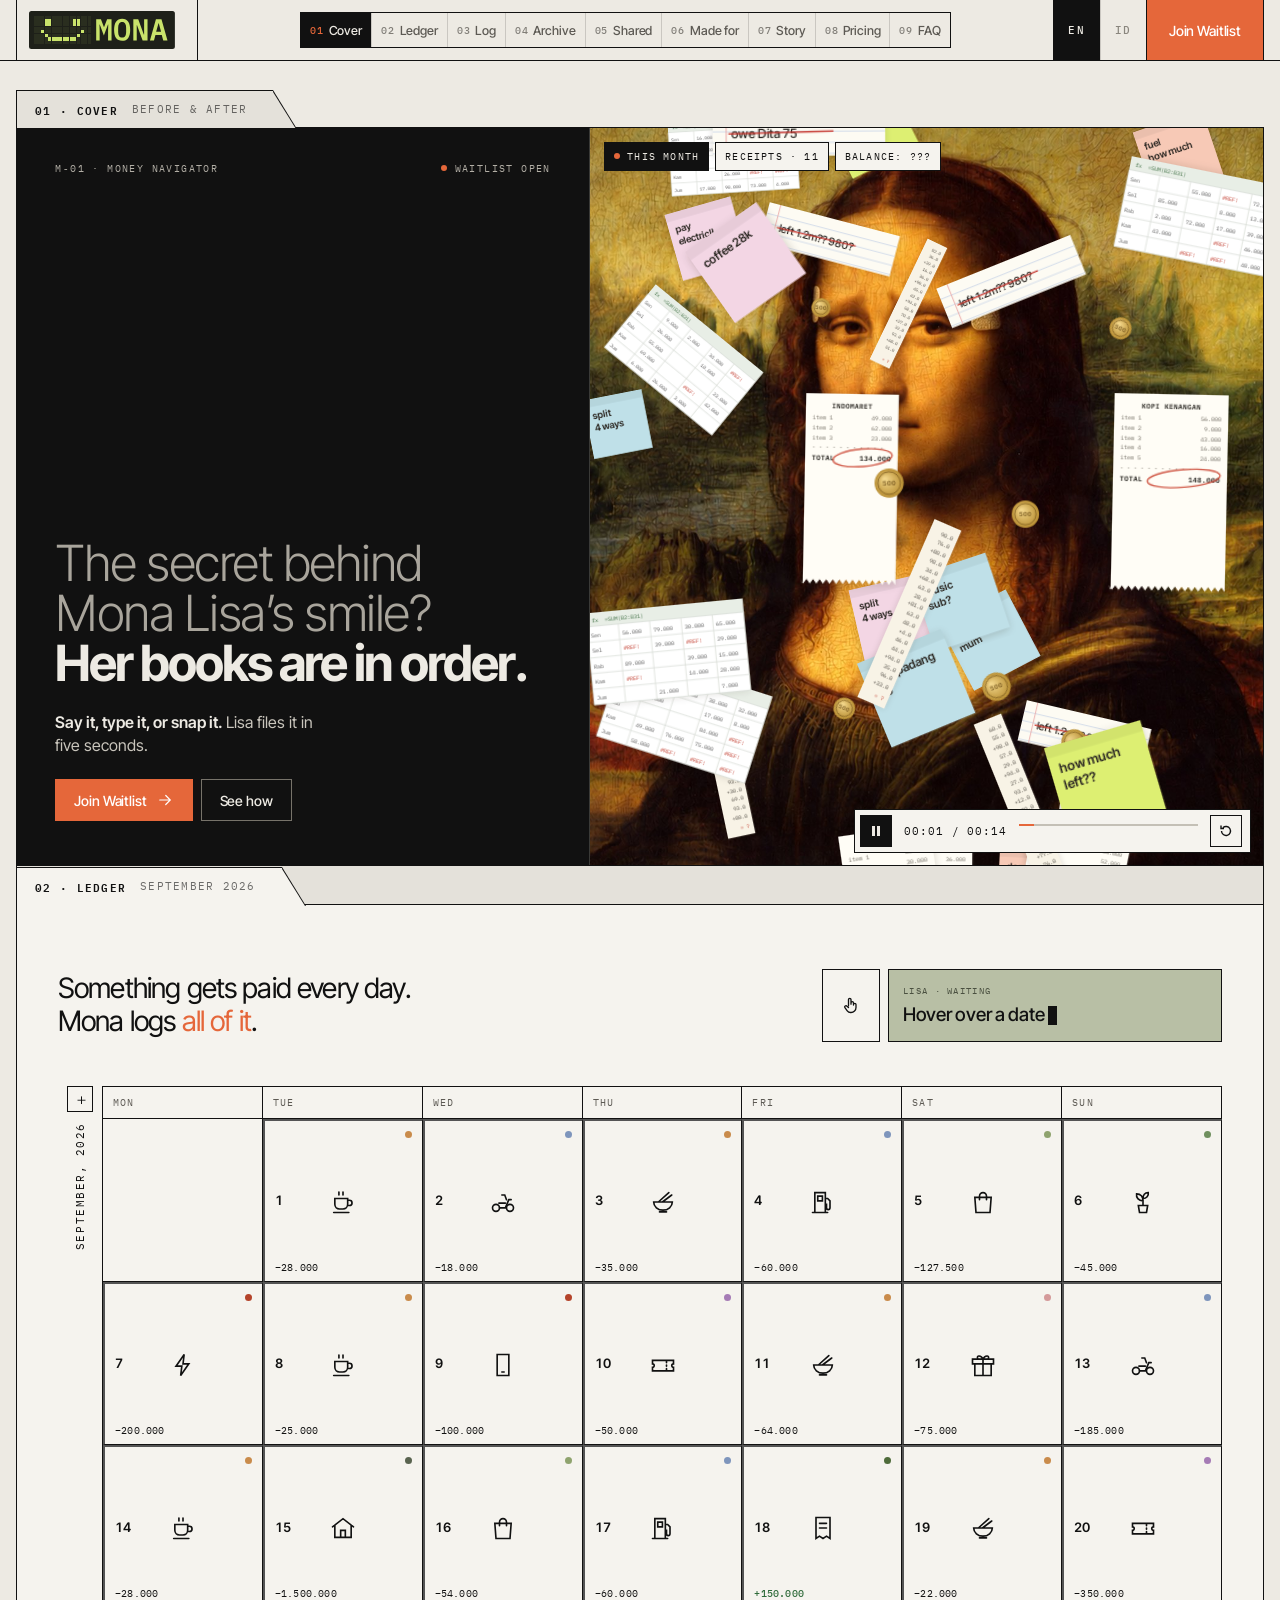
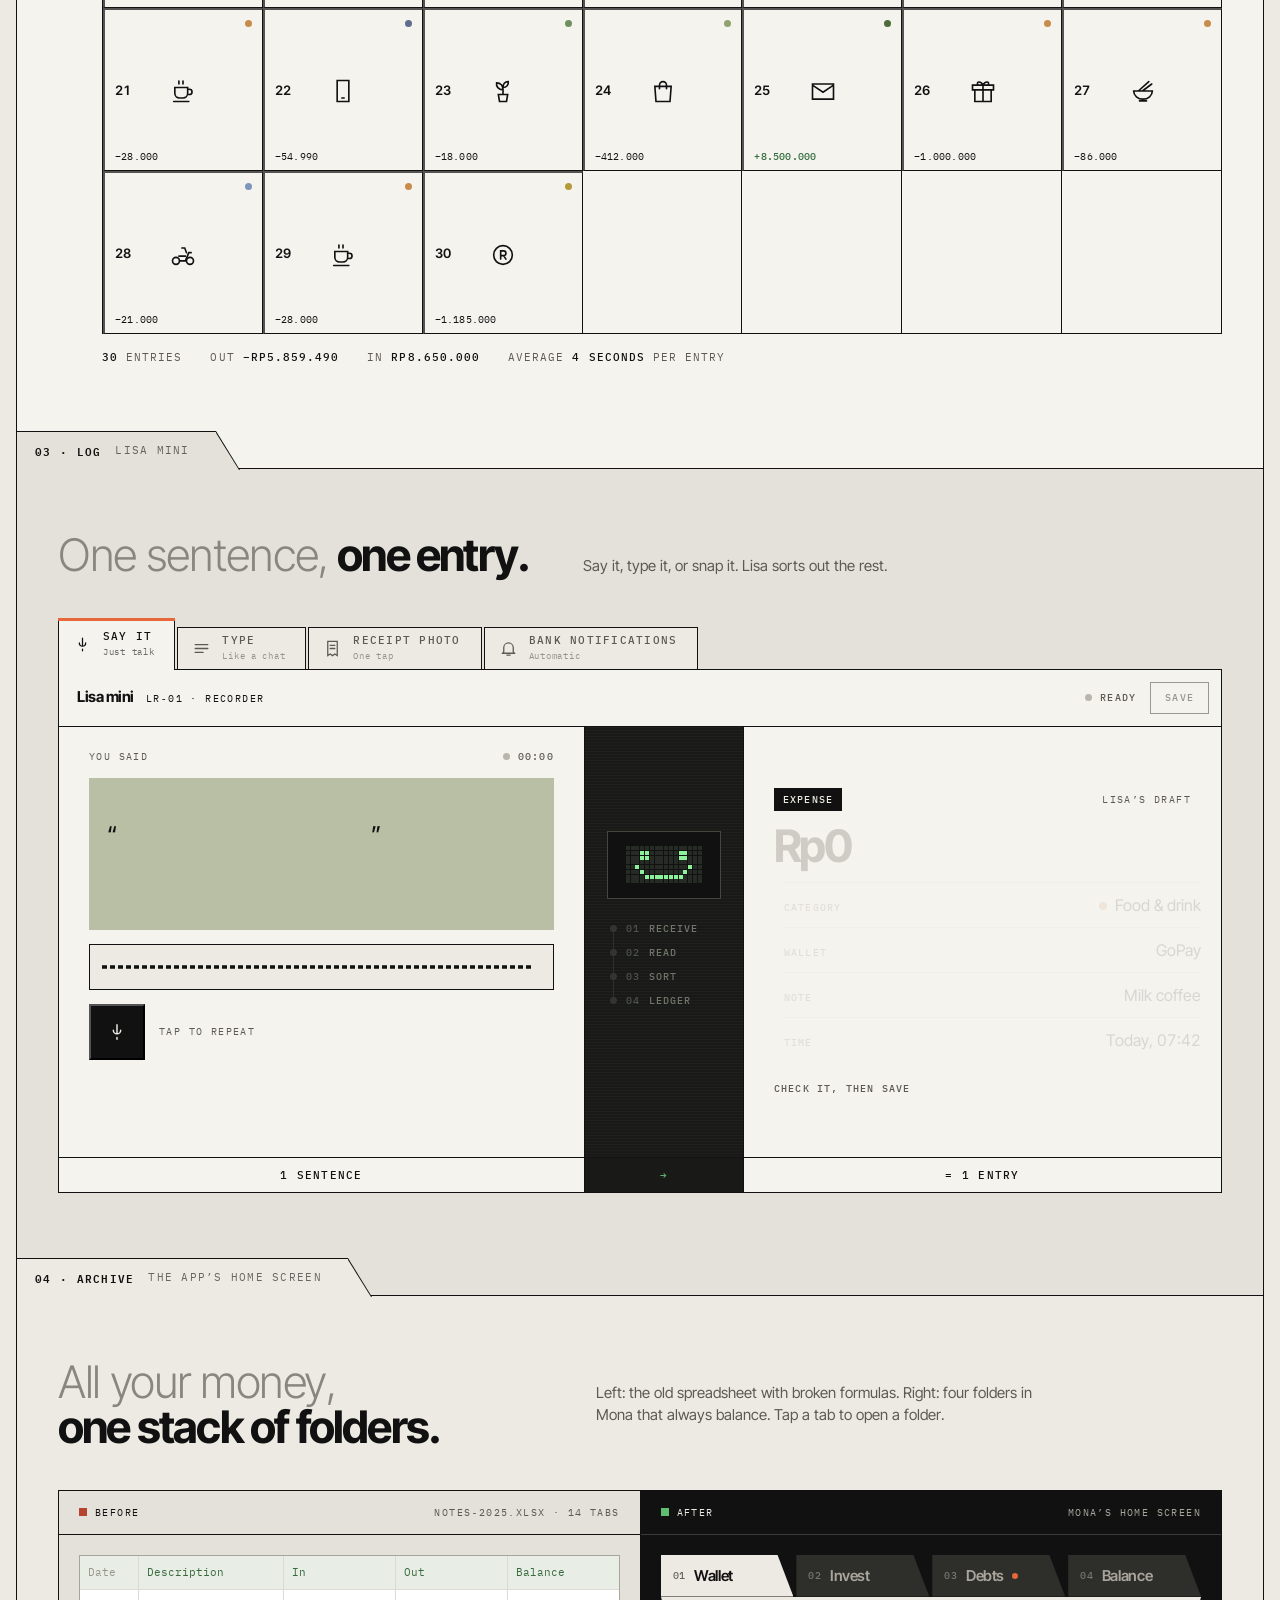
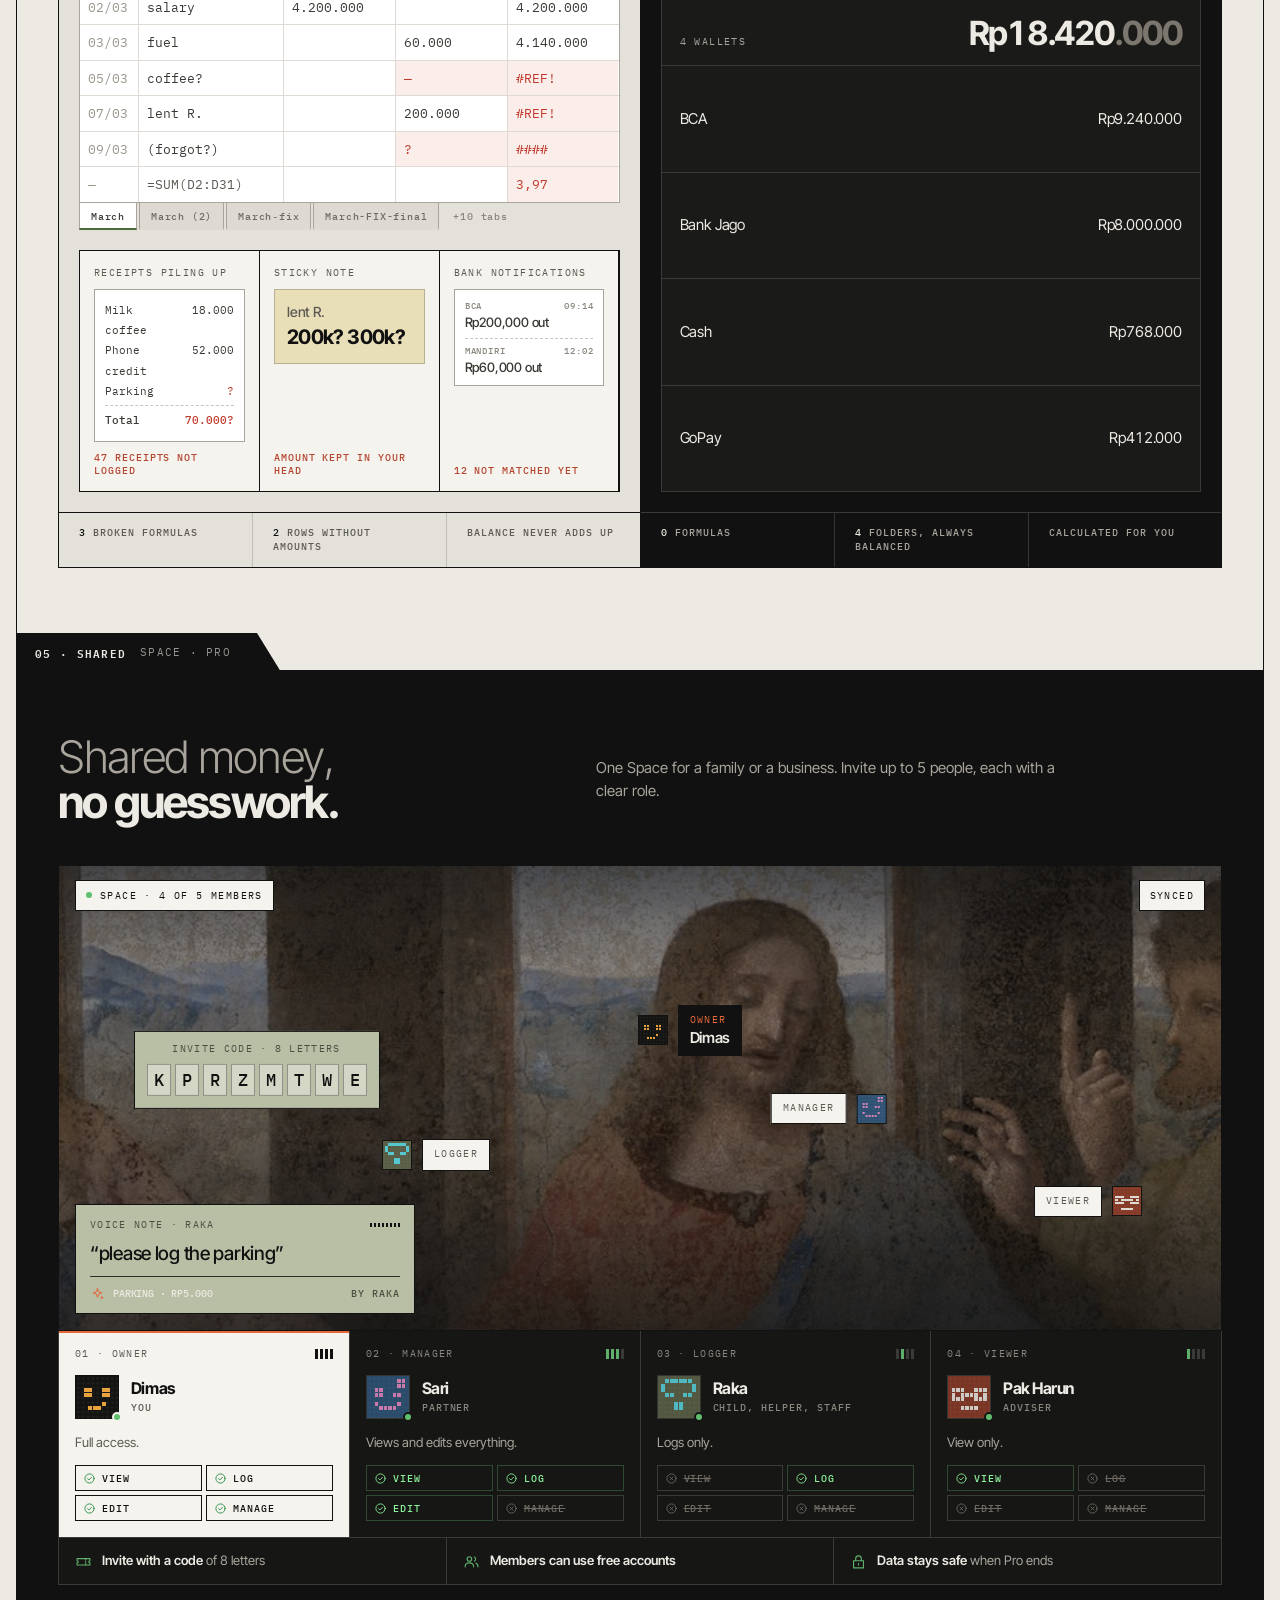
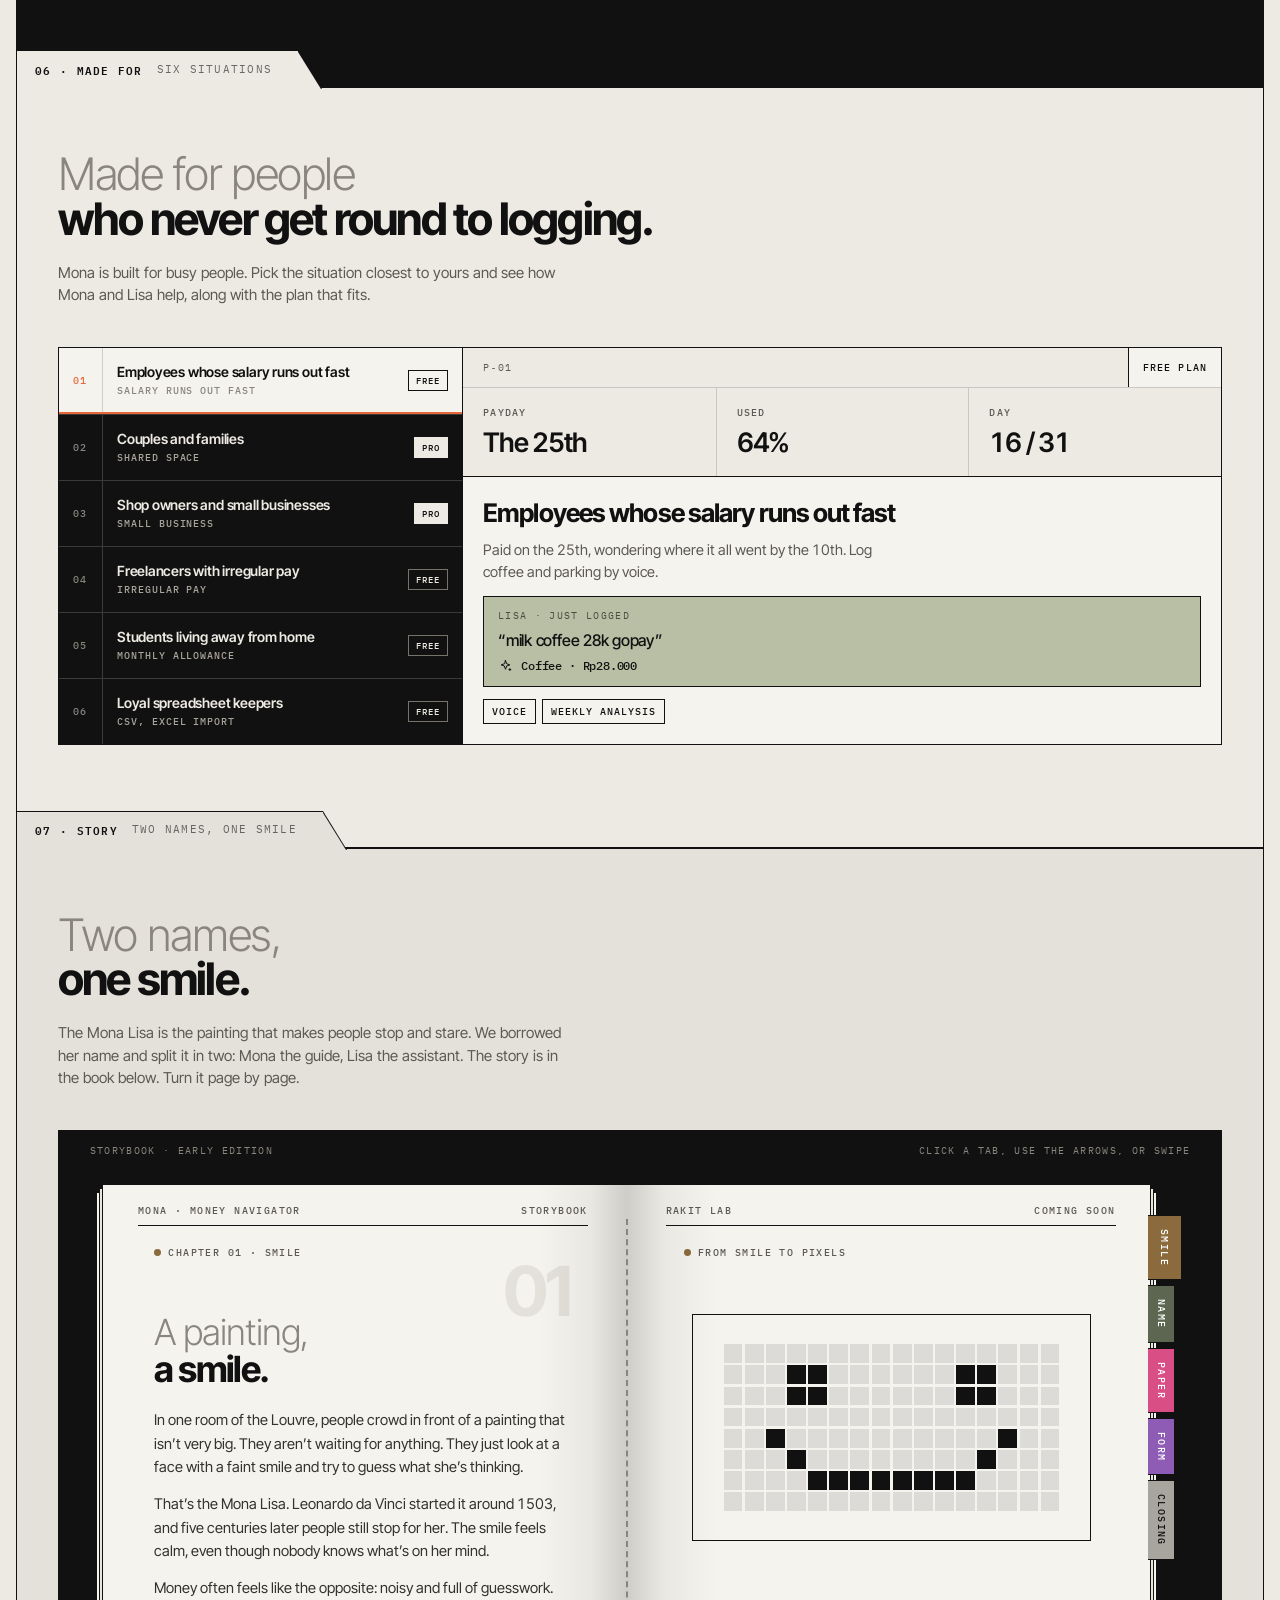
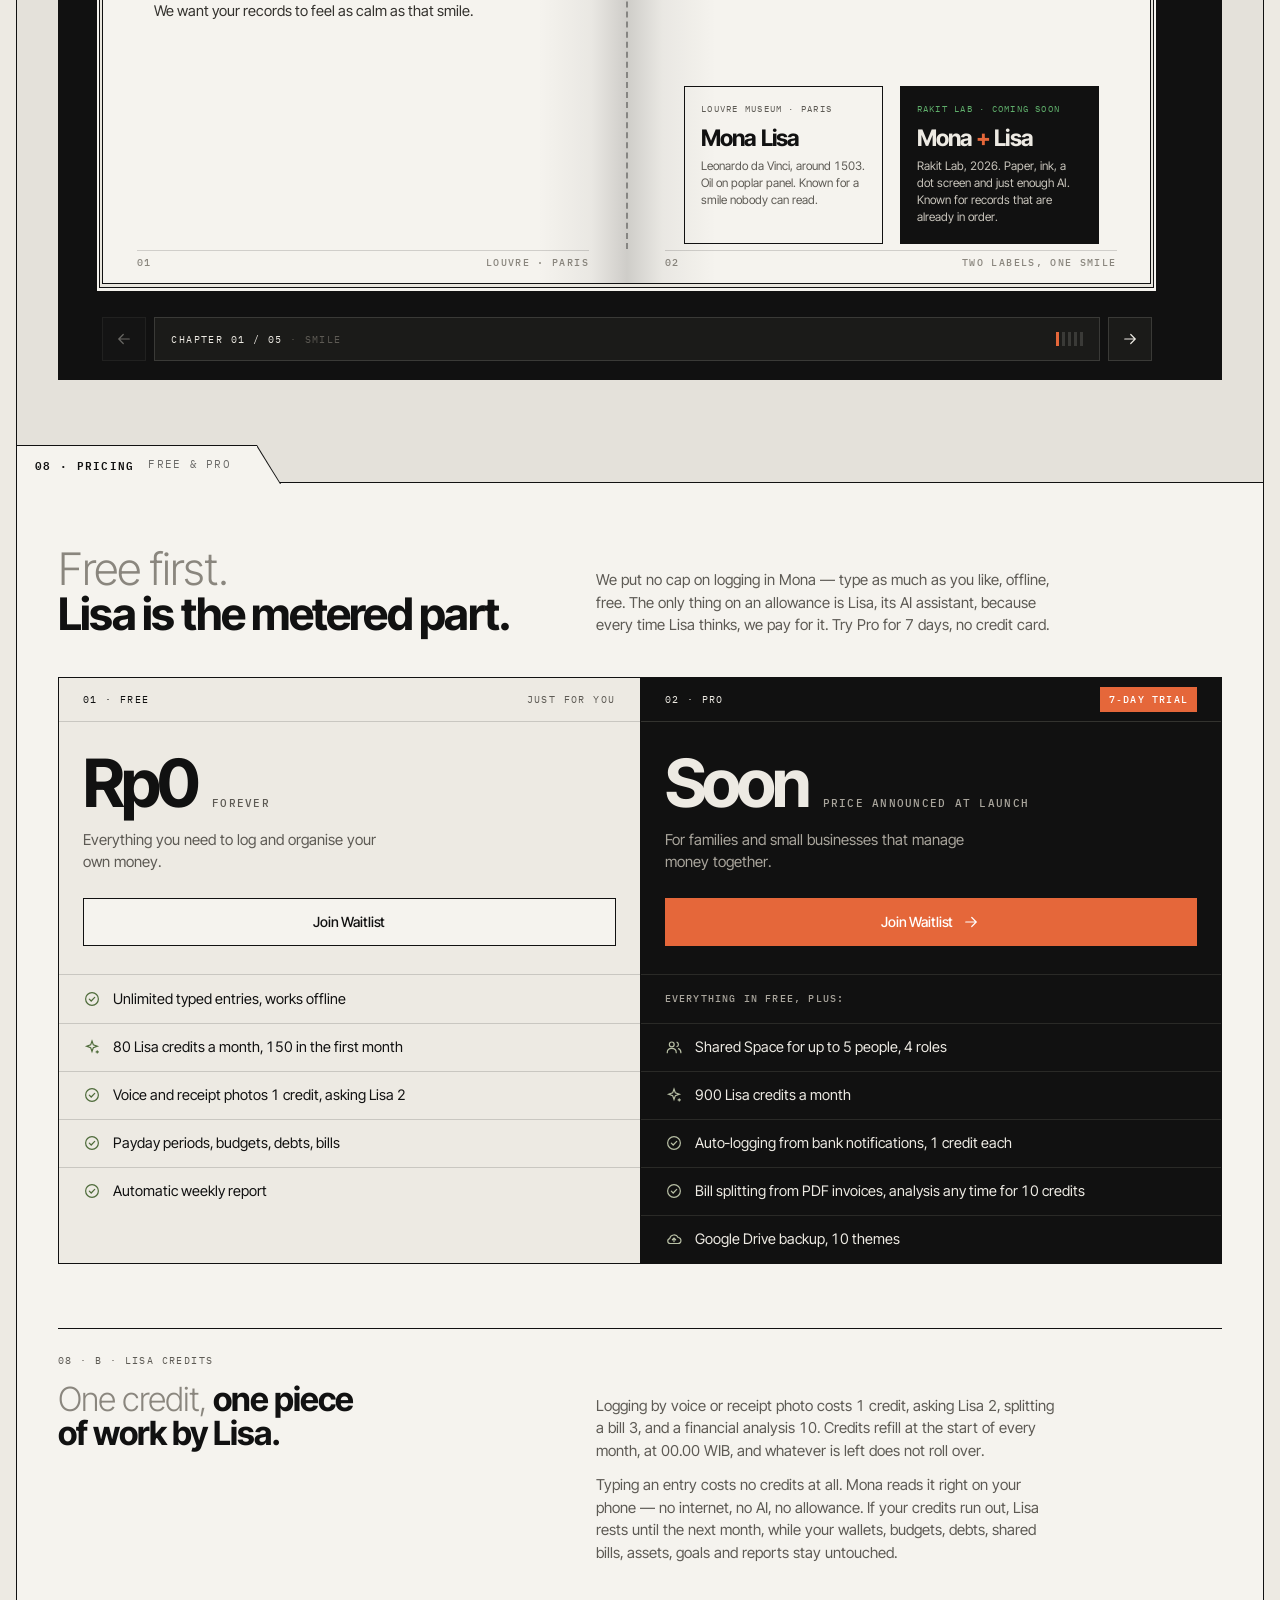
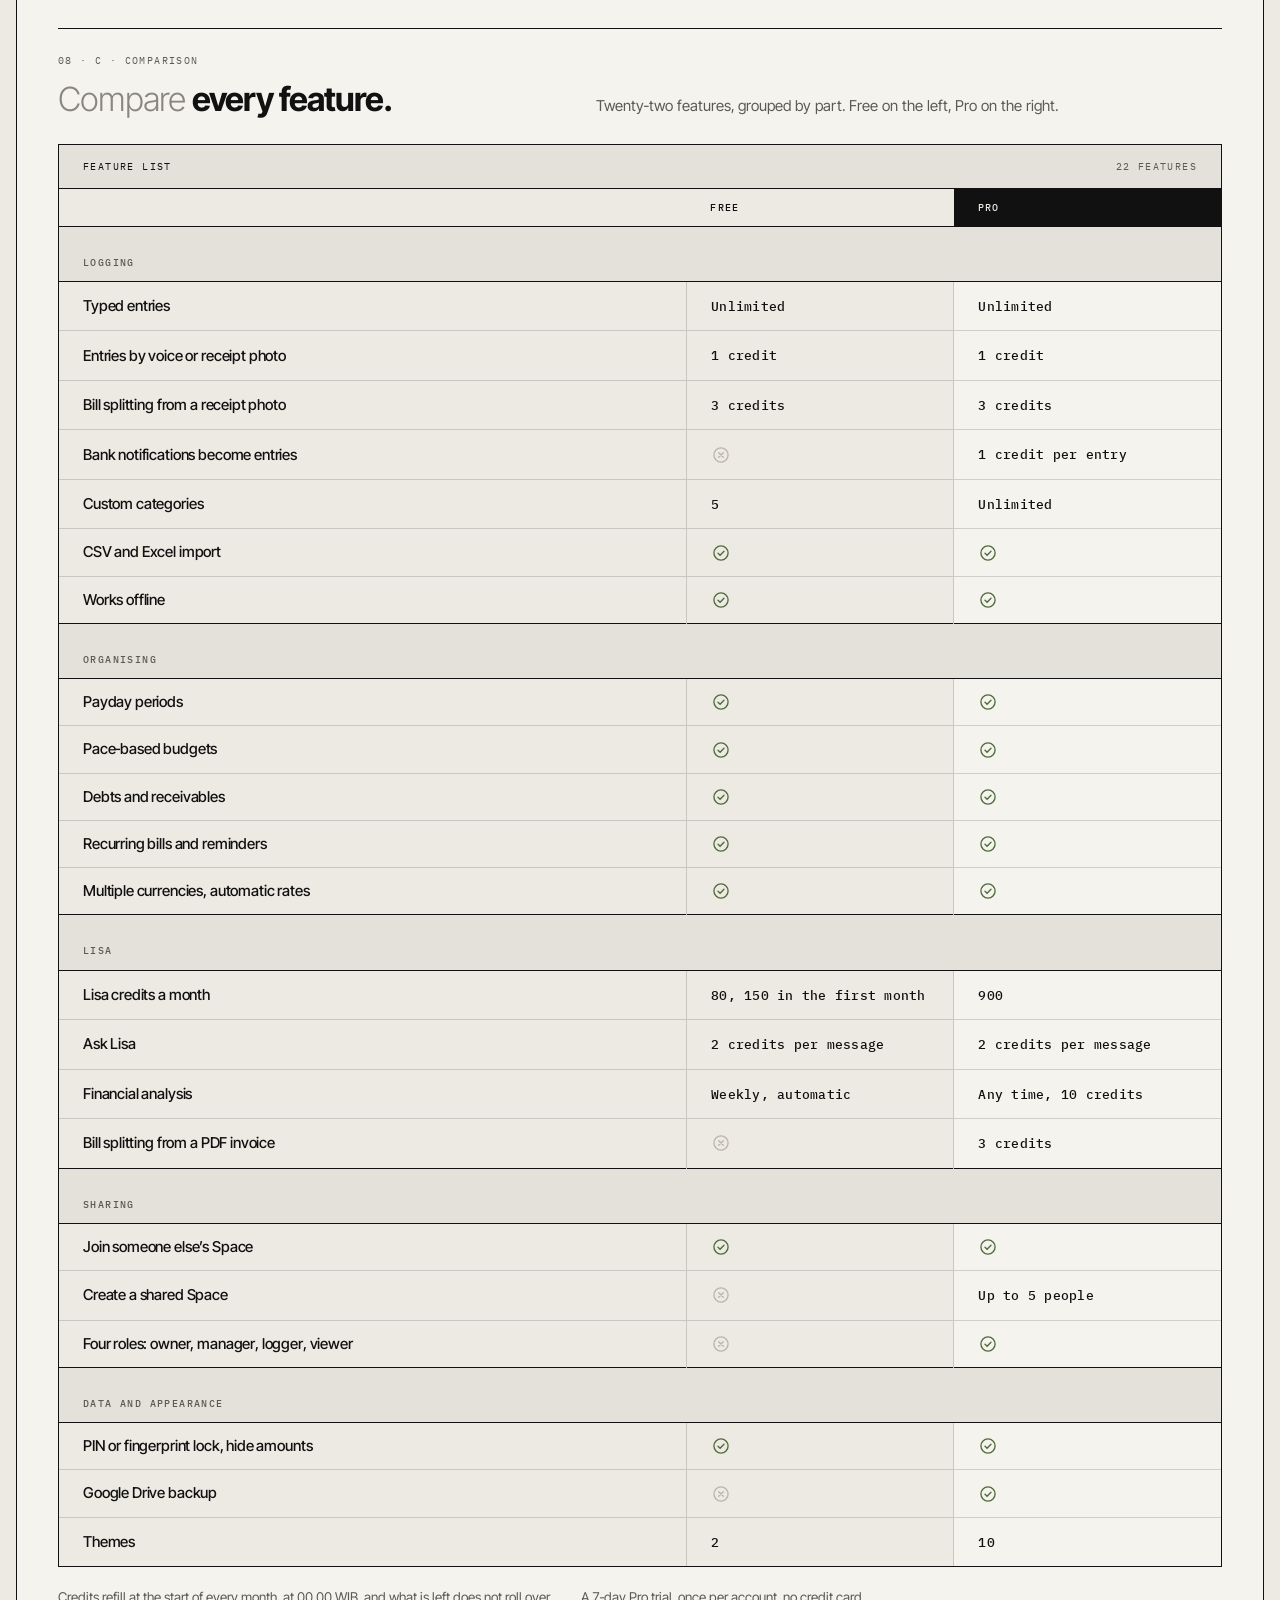
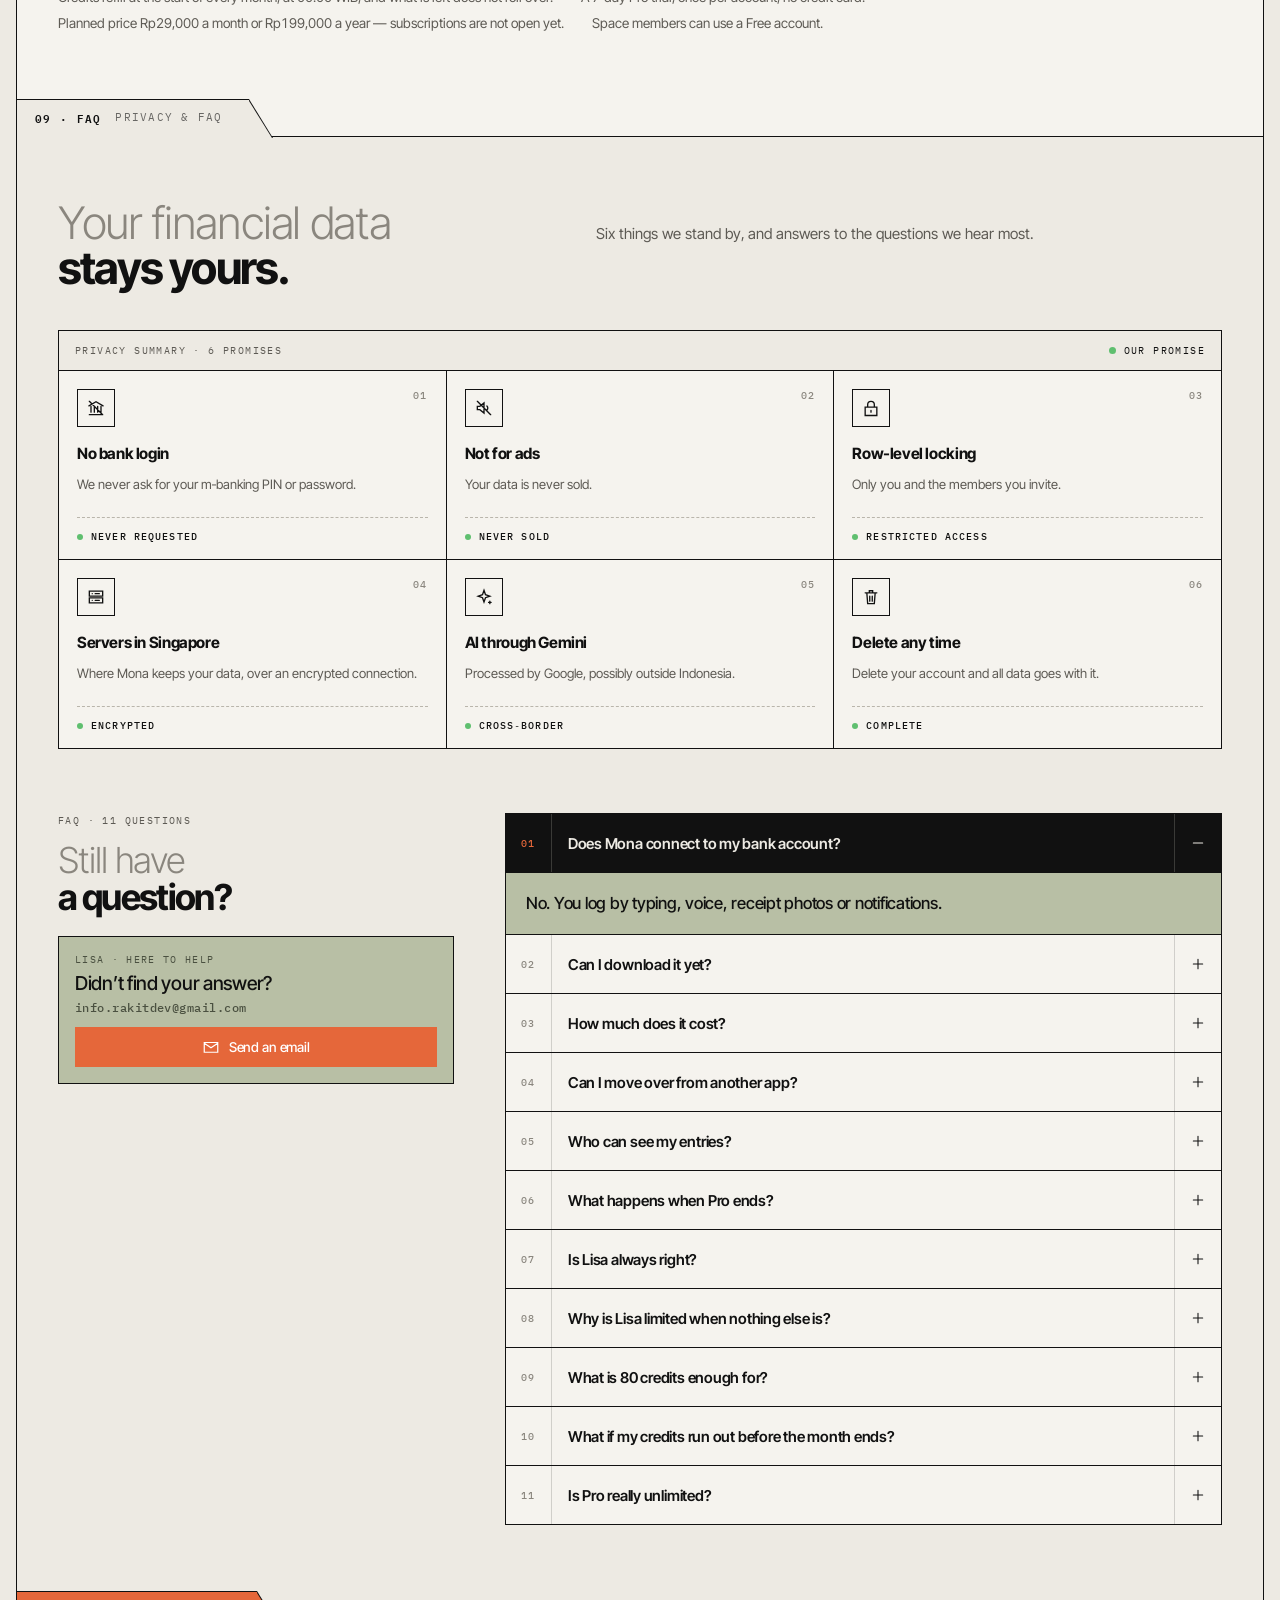
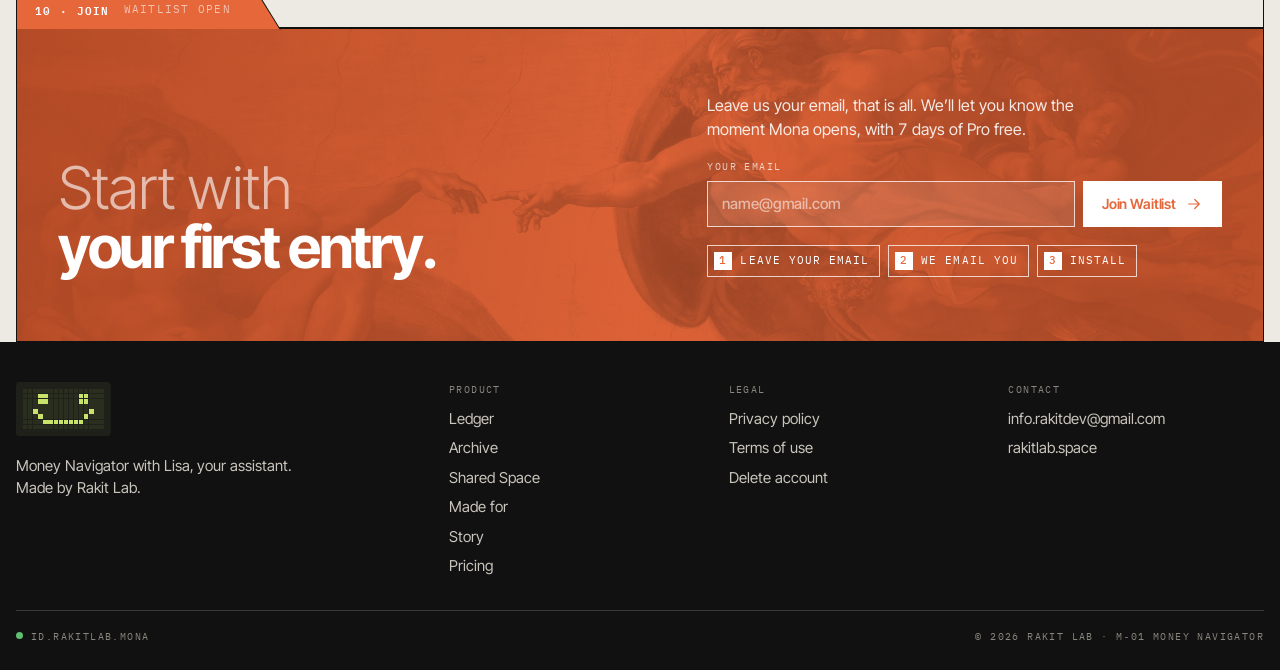
==== commit ebd3e44c: "Hapus baris tautan legal di kartu ringkasan privasi" ====
--- a/index.html
+++ b/index.html
@@ -417,7 +417,6 @@
     <div class="pc"><div class="top"><span class="ib"><svg class="ic"><use href="#i-spark"/></svg></span><span class="ix">05</span></div><b>AI lewat Gemini</b><p>Diproses Google, bisa di luar Indonesia.</p><span class="vd"><i></i>Lintas negara</span></div>
     <div class="pc"><div class="top"><span class="ib"><svg class="ic"><use href="#i-trash"/></svg></span><span class="ix">06</span></div><b>Hapus kapan saja</b><p>Hapus akun, semua data ikut terhapus.</p><span class="vd"><i></i>Tuntas</span></div>
     </div>
-    <div class="row" style="margin-top:18px"><a class="key" href="/privasi">Kebijakan privasi</a><a class="key" href="/ketentuan">Syarat penggunaan</a><a class="key" href="/hapus-akun">Hapus akun</a></div>
   </div>
   <div class="faq">
     <div class="fqh">
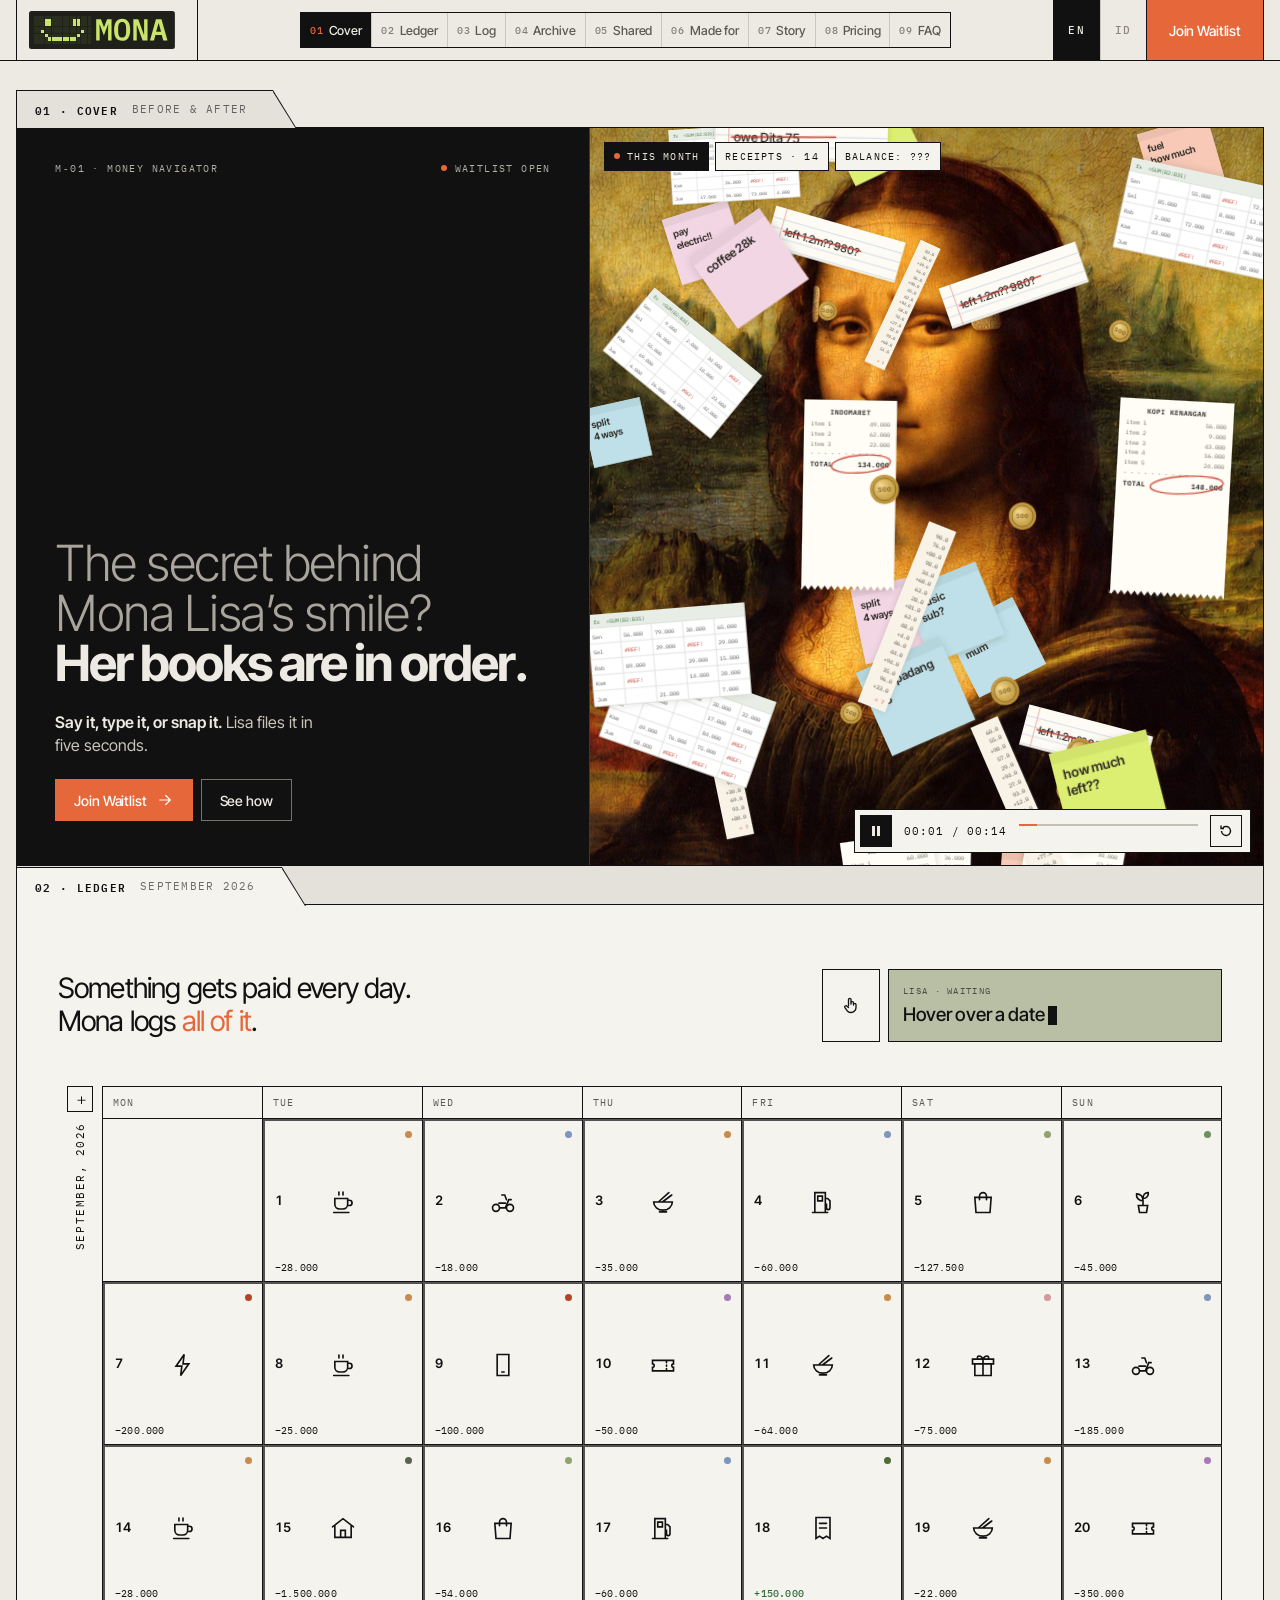
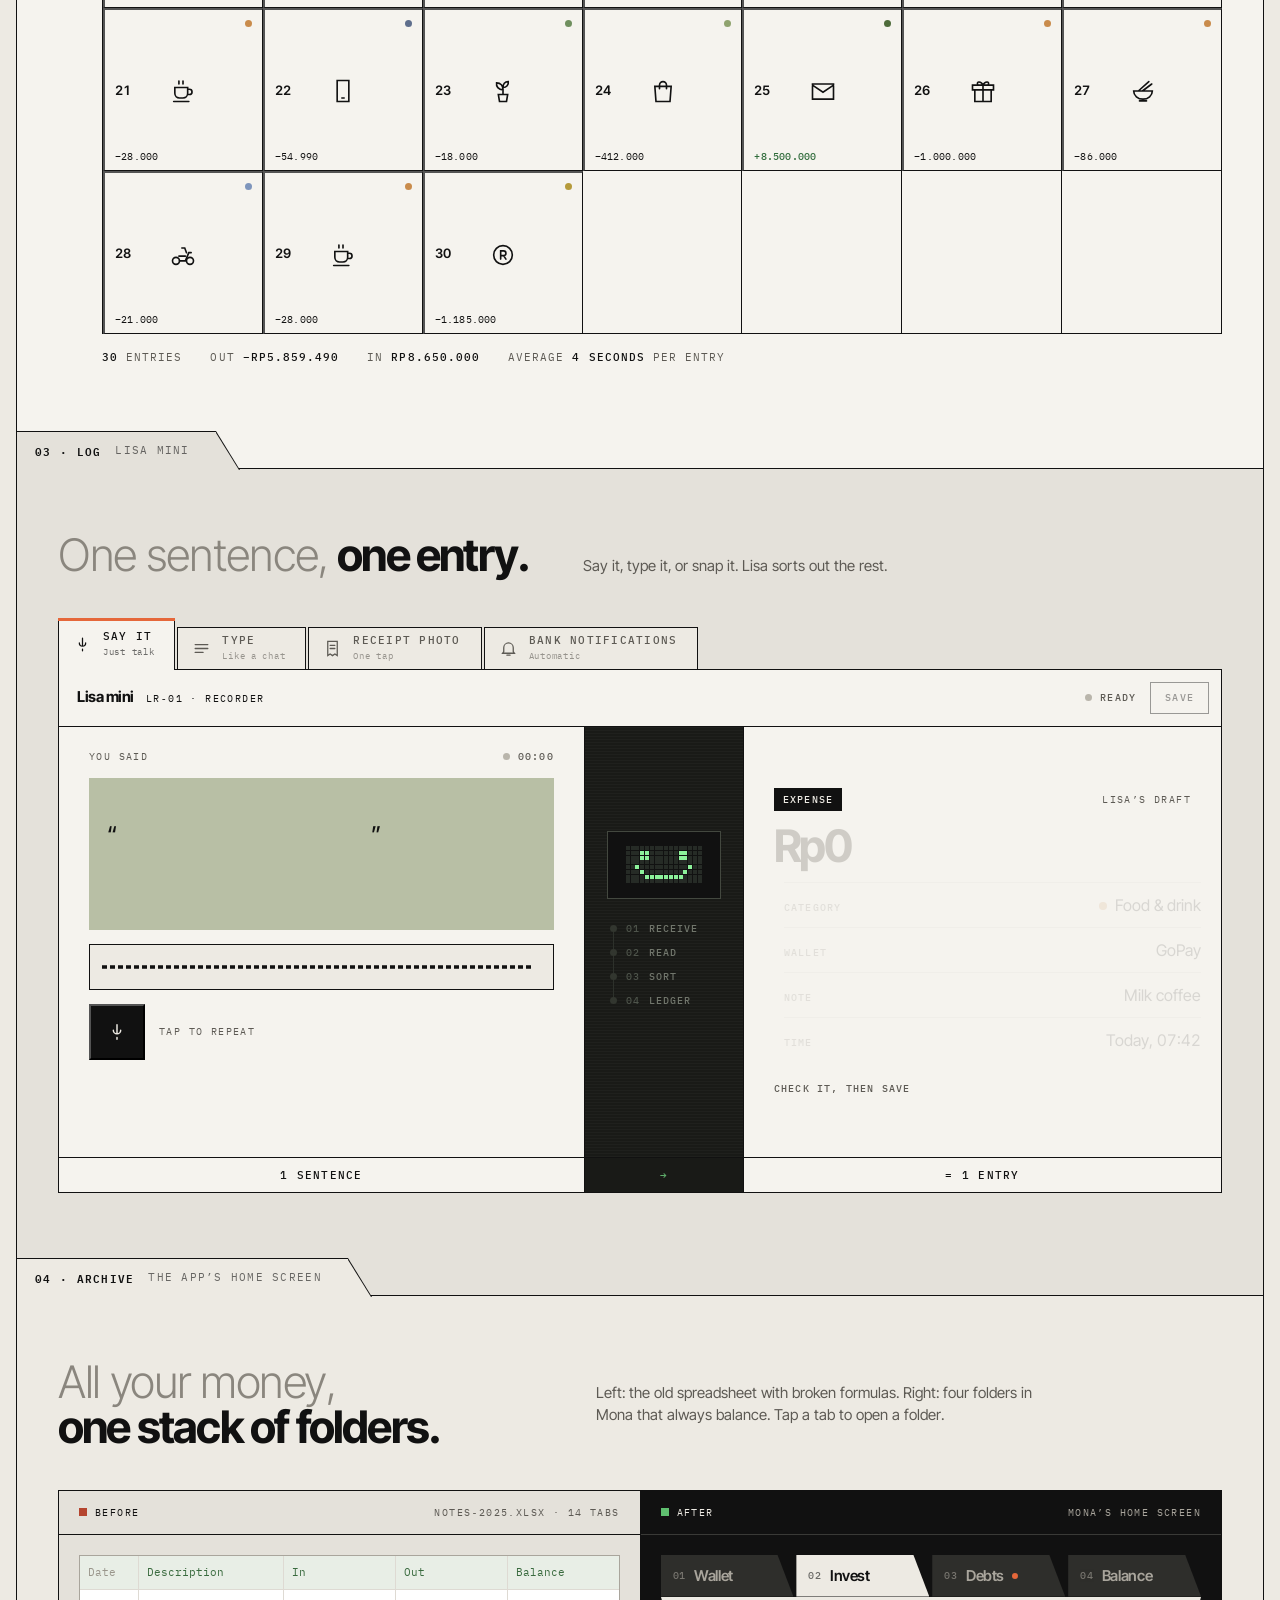
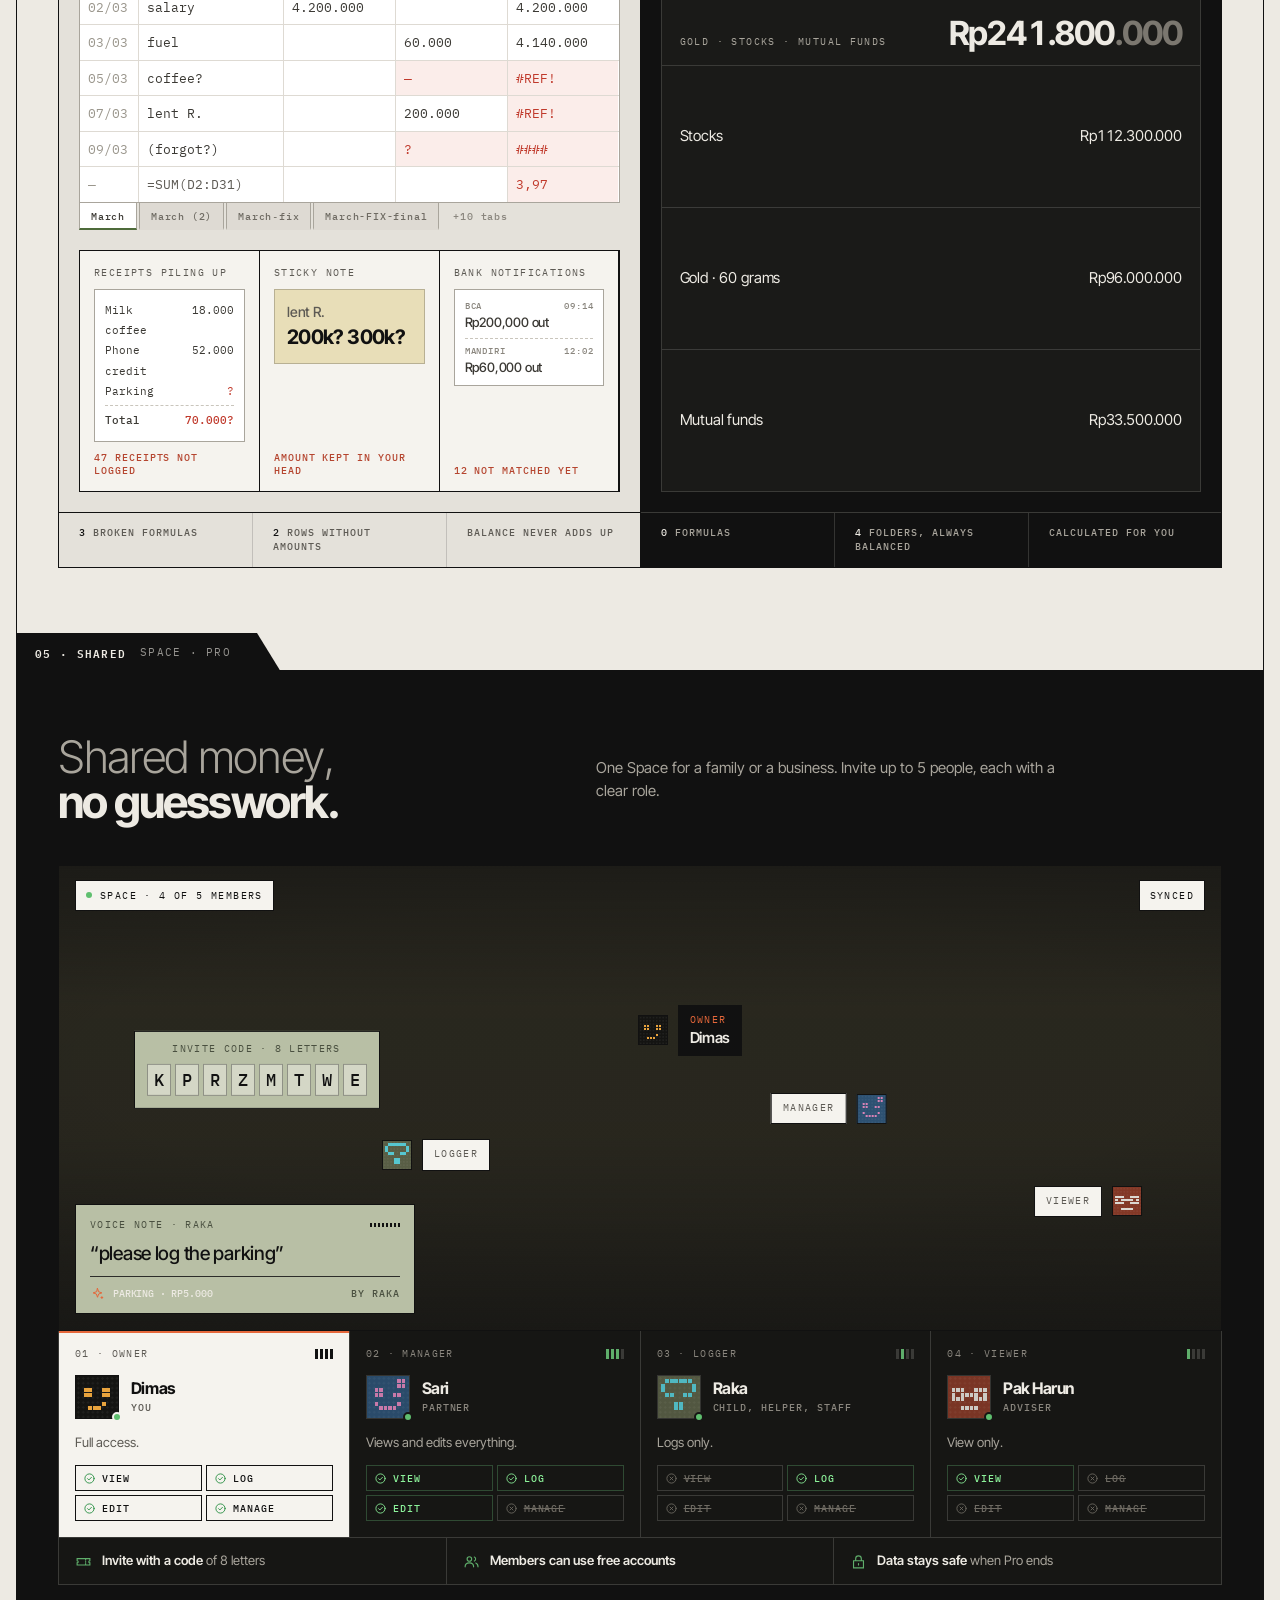
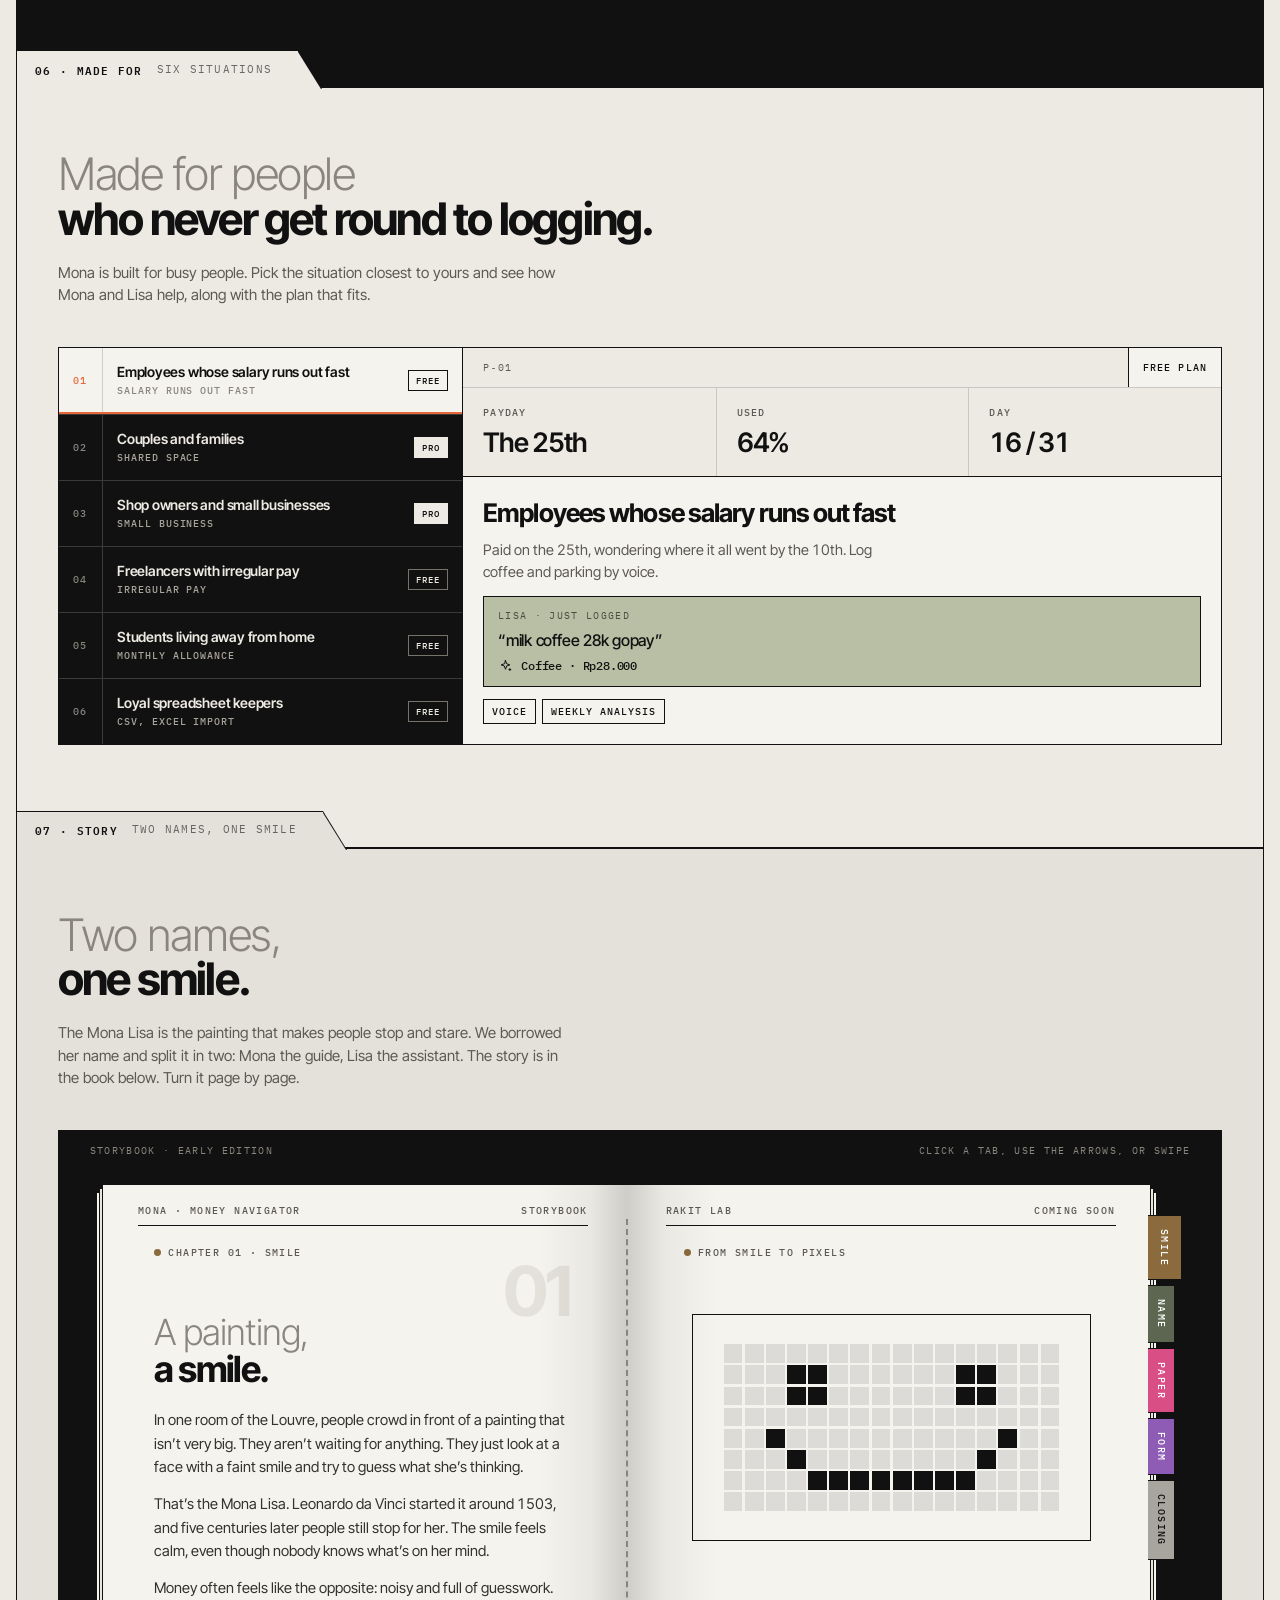
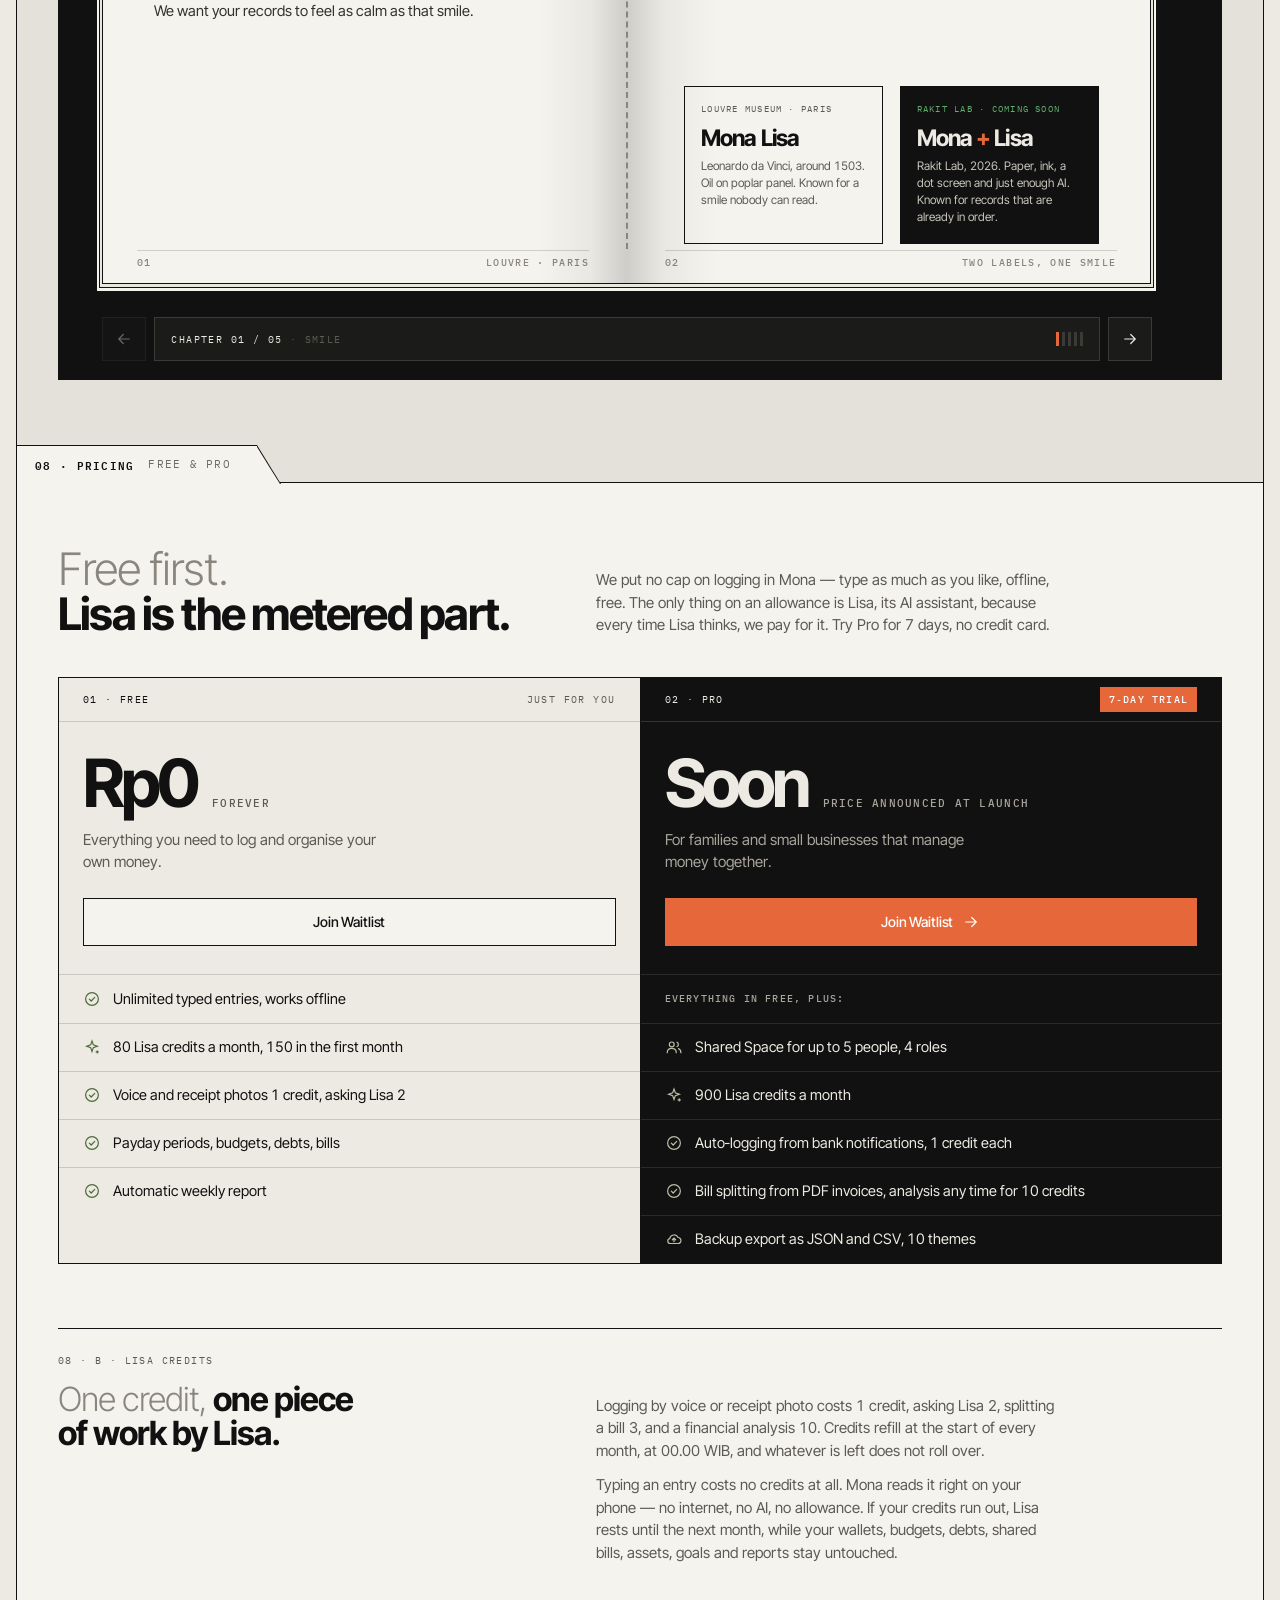
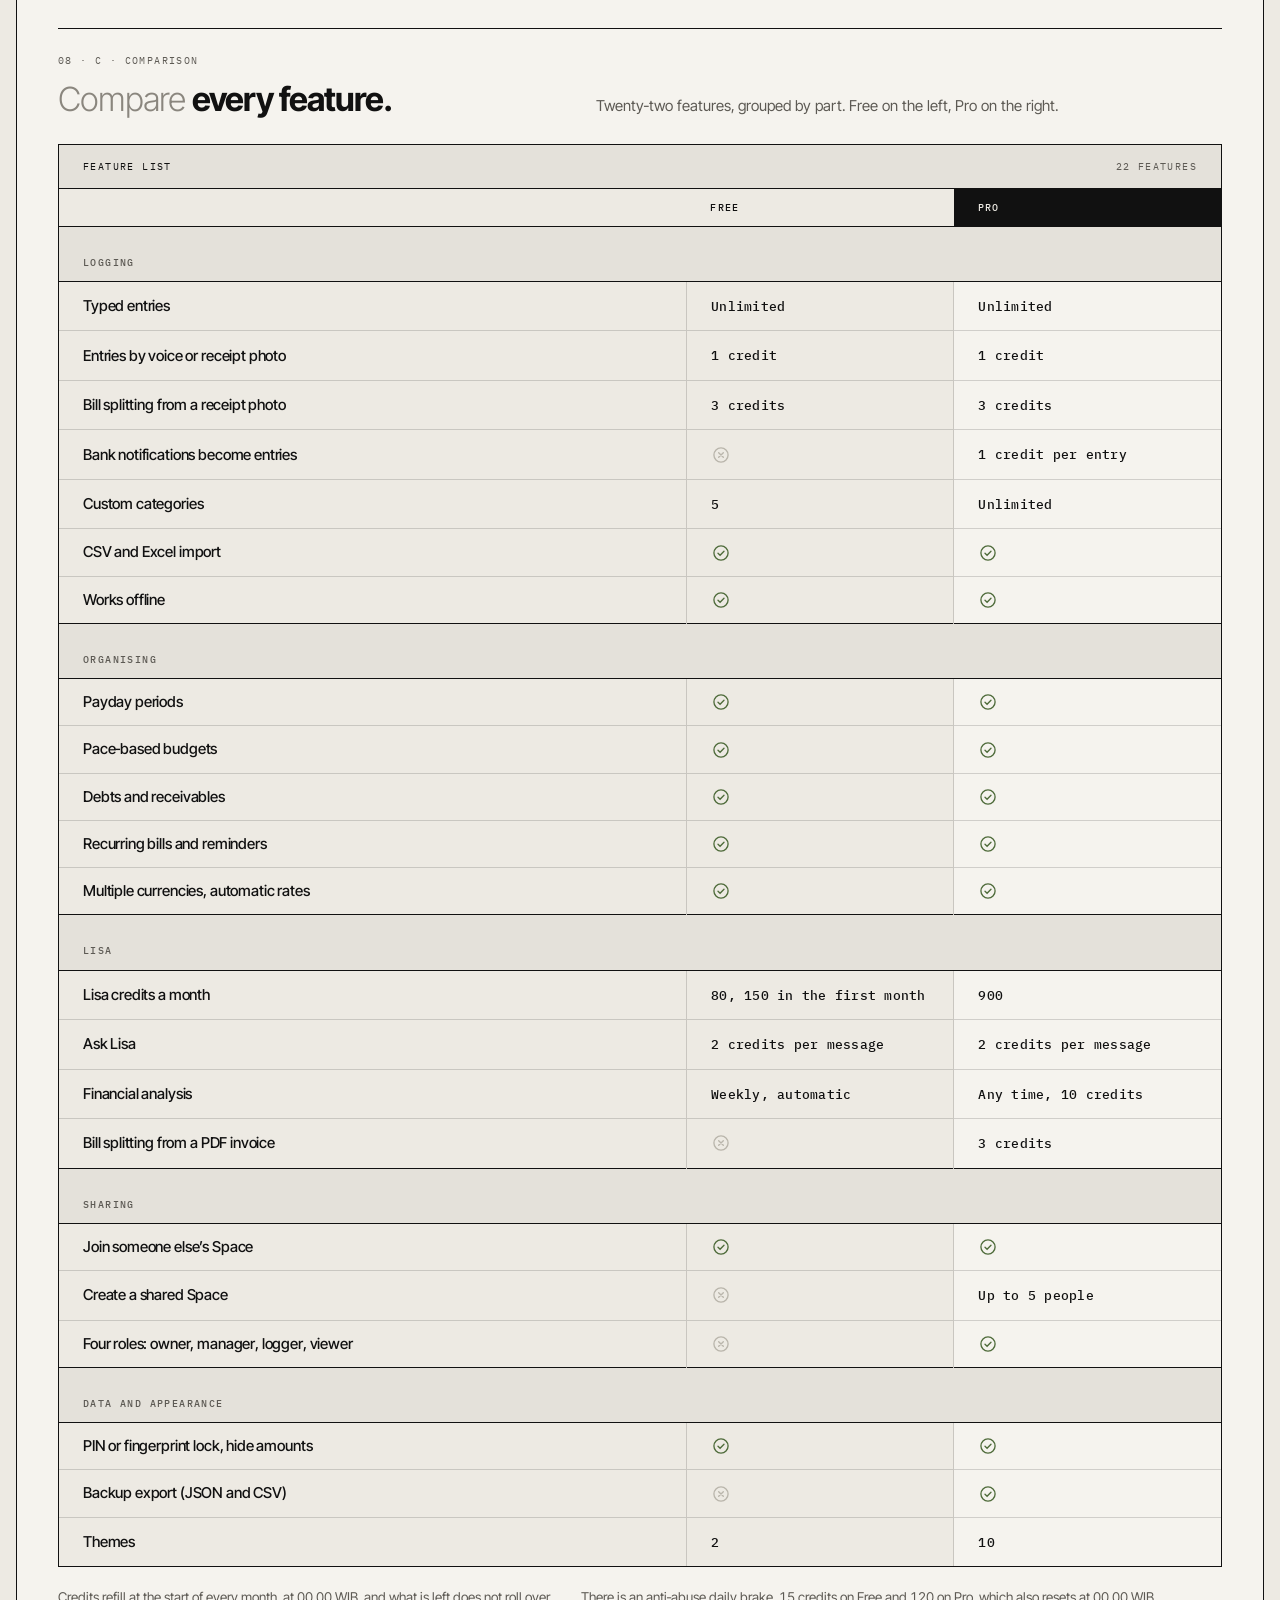
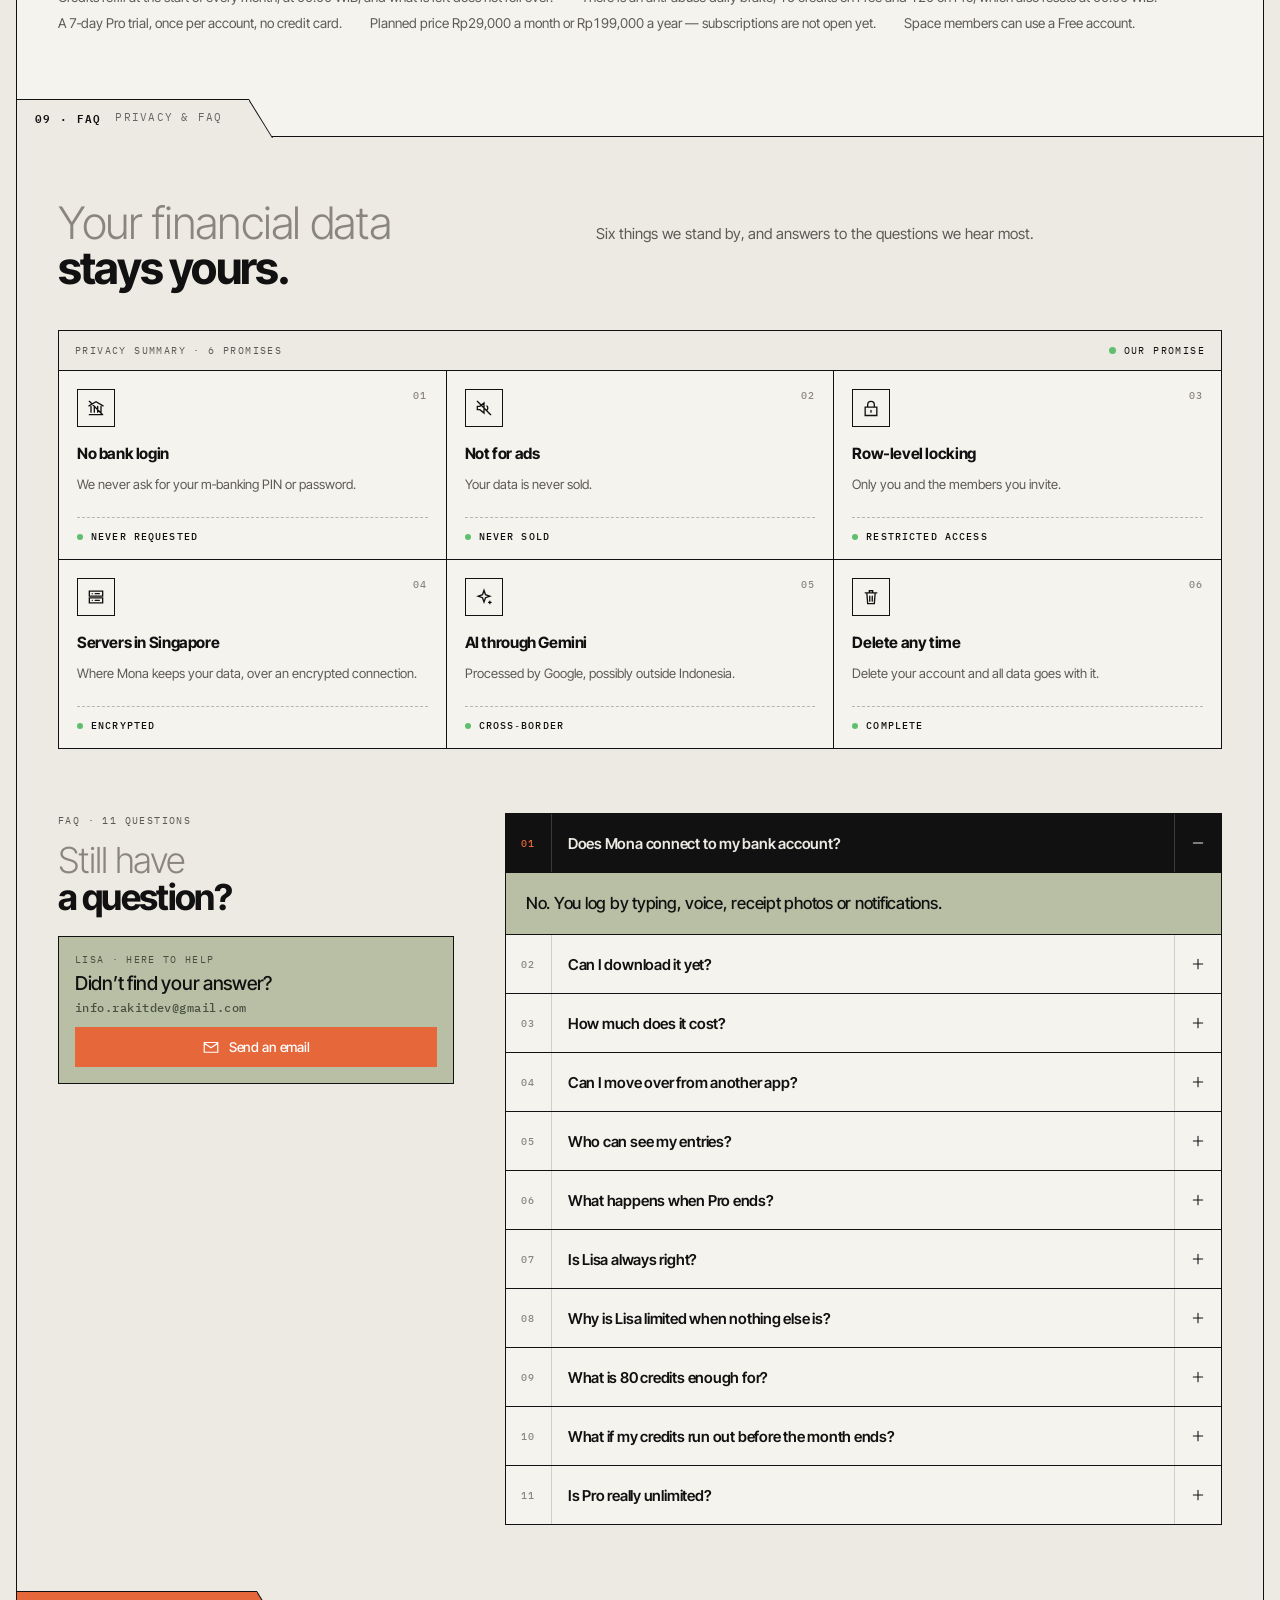
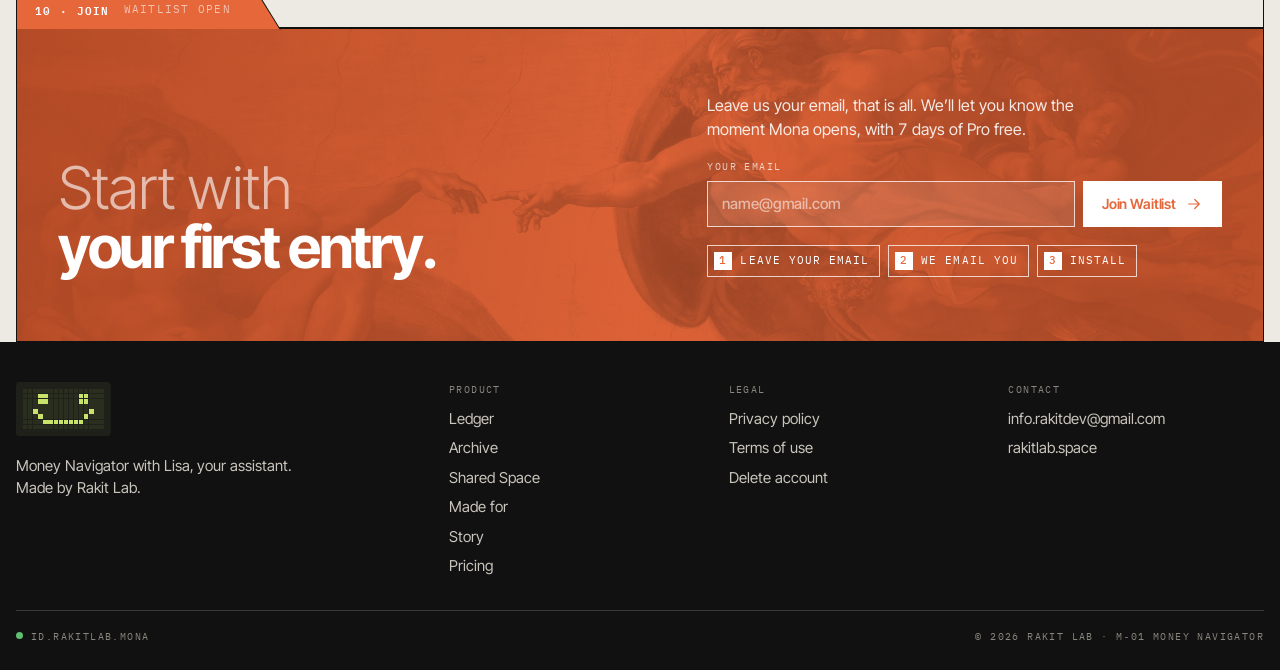
==== commit 3a9e4a23: "Perbaiki klaim cadangan Drive dan sebutkan rem harian kredit Dua koreksi di seksi 08 (Harga) agar ha" ====
--- a/index.html
+++ b/index.html
@@ -368,7 +368,7 @@
         <li><svg class="ic"><use href="#i-spark"/></svg>900 kredit Lisa per bulan</li>
         <li><svg class="ic"><use href="#i-ok"/></svg>Catat otomatis dari notifikasi bank, 1 kredit per catatan</li>
         <li><svg class="ic"><use href="#i-ok"/></svg>Pisah tagihan dari PDF invoice, analisis kapan saja 10 kredit</li>
-        <li><svg class="ic"><use href="#i-cloud"/></svg>Cadangan Google Drive, 10 tema</li>
+        <li><svg class="ic"><use href="#i-cloud"/></svg>Ekspor cadangan JSON dan CSV, 10 tema</li>
       </ul>
     </article>
   </div>
@@ -394,10 +394,10 @@
     <table class="pt">
       <caption class="sro">Perbandingan fitur paket Gratis dan Pro</caption>
       <thead><tr><th scope="col"><span class="sro">Fitur</span></th><th scope="col">Gratis</th><th scope="col" class="pro">Pro</th></tr></thead>
-      <tbody><tr class="pt-g"><th scope="rowgroup" colspan="3"><span class="cap">Mencatat</span></th></tr><tr><th scope="row">Catat dengan mengetik</th><td><span class="v">Tanpa batas</span></td><td class="pro"><span class="v">Tanpa batas</span></td></tr><tr><th scope="row">Catat lewat suara atau foto struk</th><td><span class="v">1 kredit</span></td><td class="pro"><span class="v">1 kredit</span></td></tr><tr><th scope="row">Pisah tagihan dari foto struk</th><td><span class="v">3 kredit</span></td><td class="pro"><span class="v">3 kredit</span></td></tr><tr><th scope="row">Notifikasi bank jadi catatan</th><td><svg class="ic no" aria-hidden="true"><use href="#i-no"/></svg><span class="sro">Tidak ada</span></td><td class="pro"><span class="v">1 kredit per catatan</span></td></tr><tr><th scope="row">Kategori sendiri</th><td><span class="v">5</span></td><td class="pro"><span class="v">Tanpa batas</span></td></tr><tr><th scope="row">Impor CSV dan Excel</th><td><svg class="ic ok" aria-hidden="true"><use href="#i-ok"/></svg><span class="sro">Ya</span></td><td class="pro"><svg class="ic ok" aria-hidden="true"><use href="#i-ok"/></svg><span class="sro">Ya</span></td></tr><tr><th scope="row">Tetap jalan offline</th><td><svg class="ic ok" aria-hidden="true"><use href="#i-ok"/></svg><span class="sro">Ya</span></td><td class="pro"><svg class="ic ok" aria-hidden="true"><use href="#i-ok"/></svg><span class="sro">Ya</span></td></tr></tbody><tbody><tr class="pt-g"><th scope="rowgroup" colspan="3"><span class="cap">Mengatur</span></th></tr><tr><th scope="row">Periode gajian</th><td><svg class="ic ok" aria-hidden="true"><use href="#i-ok"/></svg><span class="sro">Ya</span></td><td class="pro"><svg class="ic ok" aria-hidden="true"><use href="#i-ok"/></svg><span class="sro">Ya</span></td></tr><tr><th scope="row">Budget berlaju</th><td><svg class="ic ok" aria-hidden="true"><use href="#i-ok"/></svg><span class="sro">Ya</span></td><td class="pro"><svg class="ic ok" aria-hidden="true"><use href="#i-ok"/></svg><span class="sro">Ya</span></td></tr><tr><th scope="row">Utang dan piutang</th><td><svg class="ic ok" aria-hidden="true"><use href="#i-ok"/></svg><span class="sro">Ya</span></td><td class="pro"><svg class="ic ok" aria-hidden="true"><use href="#i-ok"/></svg><span class="sro">Ya</span></td></tr><tr><th scope="row">Tagihan berulang dan pengingat</th><td><svg class="ic ok" aria-hidden="true"><use href="#i-ok"/></svg><span class="sro">Ya</span></td><td class="pro"><svg class="ic ok" aria-hidden="true"><use href="#i-ok"/></svg><span class="sro">Ya</span></td></tr><tr><th scope="row">Multi mata uang, kurs otomatis</th><td><svg class="ic ok" aria-hidden="true"><use href="#i-ok"/></svg><span class="sro">Ya</span></td><td class="pro"><svg class="ic ok" aria-hidden="true"><use href="#i-ok"/></svg><span class="sro">Ya</span></td></tr></tbody><tbody><tr class="pt-g"><th scope="rowgroup" colspan="3"><span class="cap">Lisa</span></th></tr><tr><th scope="row">Kredit Lisa per bulan</th><td><span class="v">80, bulan pertama 150</span></td><td class="pro"><span class="v">900</span></td></tr><tr><th scope="row">Tanya Lisa</th><td><span class="v">2 kredit per pesan</span></td><td class="pro"><span class="v">2 kredit per pesan</span></td></tr><tr><th scope="row">Analisis keuangan</th><td><span class="v">Mingguan otomatis</span></td><td class="pro"><span class="v">Kapan saja, 10 kredit</span></td></tr><tr><th scope="row">Pisah tagihan dari PDF invoice</th><td><svg class="ic no" aria-hidden="true"><use href="#i-no"/></svg><span class="sro">Tidak ada</span></td><td class="pro"><span class="v">3 kredit</span></td></tr></tbody><tbody><tr class="pt-g"><th scope="rowgroup" colspan="3"><span class="cap">Berbagi</span></th></tr><tr><th scope="row">Gabung Space orang lain</th><td><svg class="ic ok" aria-hidden="true"><use href="#i-ok"/></svg><span class="sro">Ya</span></td><td class="pro"><svg class="ic ok" aria-hidden="true"><use href="#i-ok"/></svg><span class="sro">Ya</span></td></tr><tr><th scope="row">Buat Space bersama</th><td><svg class="ic no" aria-hidden="true"><use href="#i-no"/></svg><span class="sro">Tidak ada</span></td><td class="pro"><span class="v">Hingga 5 orang</span></td></tr><tr><th scope="row">Empat peran: pemilik, pengelola, pencatat, pengamat</th><td><svg class="ic no" aria-hidden="true"><use href="#i-no"/></svg><span class="sro">Tidak ada</span></td><td class="pro"><svg class="ic ok" aria-hidden="true"><use href="#i-ok"/></svg><span class="sro">Ya</span></td></tr></tbody><tbody><tr class="pt-g"><th scope="rowgroup" colspan="3"><span class="cap">Data dan tampilan</span></th></tr><tr><th scope="row">Kunci PIN, sidik jari, samarkan nominal</th><td><svg class="ic ok" aria-hidden="true"><use href="#i-ok"/></svg><span class="sro">Ya</span></td><td class="pro"><svg class="ic ok" aria-hidden="true"><use href="#i-ok"/></svg><span class="sro">Ya</span></td></tr><tr><th scope="row">Cadangan Google Drive</th><td><svg class="ic no" aria-hidden="true"><use href="#i-no"/></svg><span class="sro">Tidak ada</span></td><td class="pro"><svg class="ic ok" aria-hidden="true"><use href="#i-ok"/></svg><span class="sro">Ya</span></td></tr><tr><th scope="row">Tema</th><td><span class="v">2</span></td><td class="pro"><span class="v">10</span></td></tr></tbody>
+      <tbody><tr class="pt-g"><th scope="rowgroup" colspan="3"><span class="cap">Mencatat</span></th></tr><tr><th scope="row">Catat dengan mengetik</th><td><span class="v">Tanpa batas</span></td><td class="pro"><span class="v">Tanpa batas</span></td></tr><tr><th scope="row">Catat lewat suara atau foto struk</th><td><span class="v">1 kredit</span></td><td class="pro"><span class="v">1 kredit</span></td></tr><tr><th scope="row">Pisah tagihan dari foto struk</th><td><span class="v">3 kredit</span></td><td class="pro"><span class="v">3 kredit</span></td></tr><tr><th scope="row">Notifikasi bank jadi catatan</th><td><svg class="ic no" aria-hidden="true"><use href="#i-no"/></svg><span class="sro">Tidak ada</span></td><td class="pro"><span class="v">1 kredit per catatan</span></td></tr><tr><th scope="row">Kategori sendiri</th><td><span class="v">5</span></td><td class="pro"><span class="v">Tanpa batas</span></td></tr><tr><th scope="row">Impor CSV dan Excel</th><td><svg class="ic ok" aria-hidden="true"><use href="#i-ok"/></svg><span class="sro">Ya</span></td><td class="pro"><svg class="ic ok" aria-hidden="true"><use href="#i-ok"/></svg><span class="sro">Ya</span></td></tr><tr><th scope="row">Tetap jalan offline</th><td><svg class="ic ok" aria-hidden="true"><use href="#i-ok"/></svg><span class="sro">Ya</span></td><td class="pro"><svg class="ic ok" aria-hidden="true"><use href="#i-ok"/></svg><span class="sro">Ya</span></td></tr></tbody><tbody><tr class="pt-g"><th scope="rowgroup" colspan="3"><span class="cap">Mengatur</span></th></tr><tr><th scope="row">Periode gajian</th><td><svg class="ic ok" aria-hidden="true"><use href="#i-ok"/></svg><span class="sro">Ya</span></td><td class="pro"><svg class="ic ok" aria-hidden="true"><use href="#i-ok"/></svg><span class="sro">Ya</span></td></tr><tr><th scope="row">Budget berlaju</th><td><svg class="ic ok" aria-hidden="true"><use href="#i-ok"/></svg><span class="sro">Ya</span></td><td class="pro"><svg class="ic ok" aria-hidden="true"><use href="#i-ok"/></svg><span class="sro">Ya</span></td></tr><tr><th scope="row">Utang dan piutang</th><td><svg class="ic ok" aria-hidden="true"><use href="#i-ok"/></svg><span class="sro">Ya</span></td><td class="pro"><svg class="ic ok" aria-hidden="true"><use href="#i-ok"/></svg><span class="sro">Ya</span></td></tr><tr><th scope="row">Tagihan berulang dan pengingat</th><td><svg class="ic ok" aria-hidden="true"><use href="#i-ok"/></svg><span class="sro">Ya</span></td><td class="pro"><svg class="ic ok" aria-hidden="true"><use href="#i-ok"/></svg><span class="sro">Ya</span></td></tr><tr><th scope="row">Multi mata uang, kurs otomatis</th><td><svg class="ic ok" aria-hidden="true"><use href="#i-ok"/></svg><span class="sro">Ya</span></td><td class="pro"><svg class="ic ok" aria-hidden="true"><use href="#i-ok"/></svg><span class="sro">Ya</span></td></tr></tbody><tbody><tr class="pt-g"><th scope="rowgroup" colspan="3"><span class="cap">Lisa</span></th></tr><tr><th scope="row">Kredit Lisa per bulan</th><td><span class="v">80, bulan pertama 150</span></td><td class="pro"><span class="v">900</span></td></tr><tr><th scope="row">Tanya Lisa</th><td><span class="v">2 kredit per pesan</span></td><td class="pro"><span class="v">2 kredit per pesan</span></td></tr><tr><th scope="row">Analisis keuangan</th><td><span class="v">Mingguan otomatis</span></td><td class="pro"><span class="v">Kapan saja, 10 kredit</span></td></tr><tr><th scope="row">Pisah tagihan dari PDF invoice</th><td><svg class="ic no" aria-hidden="true"><use href="#i-no"/></svg><span class="sro">Tidak ada</span></td><td class="pro"><span class="v">3 kredit</span></td></tr></tbody><tbody><tr class="pt-g"><th scope="rowgroup" colspan="3"><span class="cap">Berbagi</span></th></tr><tr><th scope="row">Gabung Space orang lain</th><td><svg class="ic ok" aria-hidden="true"><use href="#i-ok"/></svg><span class="sro">Ya</span></td><td class="pro"><svg class="ic ok" aria-hidden="true"><use href="#i-ok"/></svg><span class="sro">Ya</span></td></tr><tr><th scope="row">Buat Space bersama</th><td><svg class="ic no" aria-hidden="true"><use href="#i-no"/></svg><span class="sro">Tidak ada</span></td><td class="pro"><span class="v">Hingga 5 orang</span></td></tr><tr><th scope="row">Empat peran: pemilik, pengelola, pencatat, pengamat</th><td><svg class="ic no" aria-hidden="true"><use href="#i-no"/></svg><span class="sro">Tidak ada</span></td><td class="pro"><svg class="ic ok" aria-hidden="true"><use href="#i-ok"/></svg><span class="sro">Ya</span></td></tr></tbody><tbody><tr class="pt-g"><th scope="rowgroup" colspan="3"><span class="cap">Data dan tampilan</span></th></tr><tr><th scope="row">Kunci PIN, sidik jari, samarkan nominal</th><td><svg class="ic ok" aria-hidden="true"><use href="#i-ok"/></svg><span class="sro">Ya</span></td><td class="pro"><svg class="ic ok" aria-hidden="true"><use href="#i-ok"/></svg><span class="sro">Ya</span></td></tr><tr><th scope="row">Ekspor cadangan (JSON dan CSV)</th><td><svg class="ic no" aria-hidden="true"><use href="#i-no"/></svg><span class="sro">Tidak ada</span></td><td class="pro"><svg class="ic ok" aria-hidden="true"><use href="#i-ok"/></svg><span class="sro">Ya</span></td></tr><tr><th scope="row">Tema</th><td><span class="v">2</span></td><td class="pro"><span class="v">10</span></td></tr></tbody>
     </table>
   </div>
-  <p class="cmp-n"><span>Kredit diisi ulang tiap awal bulan, pukul 00.00 WIB, dan sisa bulan lalu tidak menumpuk.</span><span>Uji coba Pro 7 hari, sekali per akun, tanpa kartu kredit.</span><span>Harga rencana Rp29.000/bulan atau Rp199.000/tahun — langganan belum dibuka.</span><span>Anggota Space boleh memakai akun Gratis.</span></p>
+  <p class="cmp-n"><span>Kredit diisi ulang tiap awal bulan, pukul 00.00 WIB, dan sisa bulan lalu tidak menumpuk.</span><span>Ada rem harian anti-penyalahgunaan, 15 kredit di Gratis dan 120 di Pro, yang ikut diatur ulang pukul 00.00 WIB.</span><span>Uji coba Pro 7 hari, sekali per akun, tanpa kartu kredit.</span><span>Harga rencana Rp29.000/bulan atau Rp199.000/tahun — langganan belum dibuka.</span><span>Anggota Space boleh memakai akun Gratis.</span></p>
 </section>
 
 <!-- 09 TANYA -->
@@ -435,7 +435,7 @@
       <div class="fi"><button type="button" class="fq-q" id="fq8" aria-expanded="false" aria-controls="fa8"><i>08</i><span>Kenapa Lisa dibatasi, tapi fitur lain tidak?</span><svg class="ic pl"><use href="#i-plus"/></svg></button><div class="fq-a" id="fa8" role="region" aria-labelledby="fq8"><div><div class="ans"><p data-a="Lisa memakai model AI yang kami bayar per pemakaian. Pencatatan, budget, dan laporan berjalan di HP dan database kamu sendiri, jadi tidak ada alasan untuk membatasinya.">Lisa memakai model AI yang kami bayar per pemakaian. Pencatatan, budget, dan laporan berjalan di HP dan database kamu sendiri, jadi tidak ada alasan untuk membatasinya.</p></div></div></div></div>
       <div class="fi"><button type="button" class="fq-q" id="fq9" aria-expanded="false" aria-controls="fa9"><i>09</i><span>80 kredit cukup untuk apa?</span><svg class="ic pl"><use href="#i-plus"/></svg></button><div class="fq-a" id="fa9" role="region" aria-labelledby="fq9"><div><div class="ans"><p data-a="Kira-kira 40 pertanyaan ke Lisa, atau 80 catatan lewat suara dan foto struk, atau campuran keduanya. Mencatat dengan mengetik tidak dihitung. Bulan pertama kami beri 150.">Kira-kira 40 pertanyaan ke Lisa, atau 80 catatan lewat suara dan foto struk, atau campuran keduanya. Mencatat dengan mengetik tidak dihitung. Bulan pertama kami beri 150.</p></div></div></div></div>
       <div class="fi"><button type="button" class="fq-q" id="fq10" aria-expanded="false" aria-controls="fa10"><i>10</i><span>Kalau kredit habis sebelum akhir bulan?</span><svg class="ic pl"><use href="#i-plus"/></svg></button><div class="fq-a" id="fa10" role="region" aria-labelledby="fq10"><div><div class="ans"><p data-a="Belum bisa beli tambahan. Jatah terisi ulang otomatis di awal bulan berikutnya, dan kalau kamu sering kehabisan, Pro memberi 900 kredit per bulan.">Belum bisa beli tambahan. Jatah terisi ulang otomatis di awal bulan berikutnya, dan kalau kamu sering kehabisan, Pro memberi 900 kredit per bulan.</p></div></div></div></div>
-      <div class="fi"><button type="button" class="fq-q" id="fq11" aria-expanded="false" aria-controls="fa11"><i>11</i><span>Apa Pro benar-benar tanpa batas?</span><svg class="ic pl"><use href="#i-plus"/></svg></button><div class="fq-a" id="fa11" role="region" aria-labelledby="fq11"><div><div class="ans"><p data-a="Tidak, dan kami tidak akan bilang begitu. Pro dapat 900 kredit per bulan — angka itu kami pilih supaya pemakaian normal tidak pernah mentok, tapi kami lebih suka menyebut batasnya daripada menyembunyikannya.">Tidak, dan kami tidak akan bilang begitu. Pro dapat 900 kredit per bulan — angka itu kami pilih supaya pemakaian normal tidak pernah mentok, tapi kami lebih suka menyebut batasnya daripada menyembunyikannya.</p></div></div></div></div>
+      <div class="fi"><button type="button" class="fq-q" id="fq11" aria-expanded="false" aria-controls="fa11"><i>11</i><span>Apa Pro benar-benar tanpa batas?</span><svg class="ic pl"><use href="#i-plus"/></svg></button><div class="fq-a" id="fa11" role="region" aria-labelledby="fq11"><div><div class="ans"><p data-a="Tidak, dan kami tidak akan bilang begitu. Pro dapat 900 kredit per bulan, dengan rem harian 120 kredit supaya tidak ada yang memakainya berlebihan — angka itu kami pilih supaya pemakaian normal tidak pernah mentok, tapi kami lebih suka menyebut batasnya daripada menyembunyikannya.">Tidak, dan kami tidak akan bilang begitu. Pro dapat 900 kredit per bulan, dengan rem harian 120 kredit supaya tidak ada yang memakainya berlebihan — angka itu kami pilih supaya pemakaian normal tidak pernah mentok, tapi kami lebih suka menyebut batasnya daripada menyembunyikannya.</p></div></div></div></div>
     </div>
   </div>
 </section>
@@ -483,7 +483,7 @@
 /* ---------- BAHASA: Inggris (bawaan) dan Indonesia ----------
    Sumber teks halaman ditulis dalam bahasa Indonesia. Kamus di bawah
    menerjemahkan teks utuh (bukan potongan) ke bahasa Inggris saat dijalankan. */
-var I18N={"Gratis dulu.": "Free first.", "Lisa yang dihitung.": "Lisa is the metered part.", "Mencatat di Mona tidak kami batasi — ketik sebanyak apa pun, offline, gratis. Yang punya jatah cuma Lisa, asisten AI-nya, karena setiap kali Lisa berpikir, kami yang bayar. Uji coba Pro 7 hari, tanpa kartu kredit.": "We put no cap on logging in Mona — type as much as you like, offline, free. The only thing on an allowance is Lisa, its AI assistant, because every time Lisa thinks, we pay for it. Try Pro for 7 days, no credit card.", "Catat dengan mengetik tanpa batas, jalan offline": "Unlimited typed entries, works offline", "80 kredit Lisa per bulan, bulan pertama 150": "80 Lisa credits a month, 150 in the first month", "Suara dan foto struk 1 kredit, tanya Lisa 2 kredit": "Voice and receipt photos 1 credit, asking Lisa 2", "Laporan mingguan otomatis": "Automatic weekly report", "900 kredit Lisa per bulan": "900 Lisa credits a month", "Catat otomatis dari notifikasi bank, 1 kredit per catatan": "Auto-logging from bank notifications, 1 credit each", "Pisah tagihan dari PDF invoice, analisis kapan saja 10 kredit": "Bill splitting from PDF invoices, analysis any time for 10 credits", "08 · B · Kredit Lisa": "08 · B · Lisa credits", "Satu kredit,": "One credit,", "satu kali Lisa bekerja.": "one piece of work by Lisa.", "Mencatat lewat suara atau foto struk 1 kredit, bertanya ke Lisa 2 kredit, memisah tagihan 3 kredit, minta analisis keuangan 10 kredit. Kredit diisi ulang setiap awal bulan, pukul 00.00 WIB, dan sisa bulan lalu tidak menumpuk.": "Logging by voice or receipt photo costs 1 credit, asking Lisa 2, splitting a bill 3, and a financial analysis 10. Credits refill at the start of every month, at 00.00 WIB, and whatever is left does not roll over.", "Mencatat dengan mengetik tidak memakai kredit sama sekali. Mona mengurainya langsung di HP kamu — tanpa internet, tanpa AI, tanpa jatah. Kalau kredit habis, Lisa istirahat sampai bulan berikutnya, sementara dompet, budget, utang, patungan, aset, target, dan laporan tetap utuh.": "Typing an entry costs no credits at all. Mona reads it right on your phone — no internet, no AI, no allowance. If your credits run out, Lisa rests until the next month, while your wallets, budgets, debts, shared bills, assets, goals and reports stay untouched.", "08 · C · Perbandingan": "08 · C · Comparison", "Dua puluh dua fitur, dikelompokkan per bagian. Gratis di kolom kiri, Pro di kolom kanan.": "Twenty-two features, grouped by part. Free on the left, Pro on the right.", "22 fitur": "22 features", "Catat dengan mengetik": "Typed entries", "Catat lewat suara atau foto struk": "Entries by voice or receipt photo", "1 kredit": "1 credit", "Pisah tagihan dari foto struk": "Bill splitting from a receipt photo", "3 kredit": "3 credits", "1 kredit per catatan": "1 credit per entry", "Kredit Lisa per bulan": "Lisa credits a month", "80, bulan pertama 150": "80, 150 in the first month", "2 kredit per pesan": "2 credits per message", "Mingguan otomatis": "Weekly, automatic", "Kapan saja, 10 kredit": "Any time, 10 credits", "Pisah tagihan dari PDF invoice": "Bill splitting from a PDF invoice", "Kredit diisi ulang tiap awal bulan, pukul 00.00 WIB, dan sisa bulan lalu tidak menumpuk.": "Credits refill at the start of every month, at 00.00 WIB, and what is left does not roll over.", "Uji coba Pro 7 hari, sekali per akun, tanpa kartu kredit.": "A 7-day Pro trial, once per account, no credit card.", "Harga rencana Rp29.000/bulan atau Rp199.000/tahun — langganan belum dibuka.": "Planned price Rp29,000 a month or Rp199,000 a year — subscriptions are not open yet.", "Paket Gratis gratis selamanya. Harga Pro direncanakan Rp29.000 per bulan atau Rp199.000 per tahun, langganannya belum dibuka, dan kamu bisa mencoba 7 hari tanpa kartu kredit.": "The Free plan is free forever. Pro is planned at Rp29,000 a month or Rp199,000 a year, subscriptions are not open yet, and you can try it for 7 days without a credit card.", "Kenapa Lisa dibatasi, tapi fitur lain tidak?": "Why is Lisa limited when nothing else is?", "Lisa memakai model AI yang kami bayar per pemakaian. Pencatatan, budget, dan laporan berjalan di HP dan database kamu sendiri, jadi tidak ada alasan untuk membatasinya.": "Lisa runs on an AI model we pay for by usage. Logging, budgets and reports run on your phone and your own database, so there is no reason to cap them.", "80 kredit cukup untuk apa?": "What is 80 credits enough for?", "Kira-kira 40 pertanyaan ke Lisa, atau 80 catatan lewat suara dan foto struk, atau campuran keduanya. Mencatat dengan mengetik tidak dihitung. Bulan pertama kami beri 150.": "Roughly 40 questions to Lisa, or 80 entries by voice and receipt photo, or a mix of both. Typed entries are not counted. In the first month you get 150.", "Kalau kredit habis sebelum akhir bulan?": "What if my credits run out before the month ends?", "Belum bisa beli tambahan. Jatah terisi ulang otomatis di awal bulan berikutnya, dan kalau kamu sering kehabisan, Pro memberi 900 kredit per bulan.": "You cannot buy more yet. The allowance refills automatically at the start of the next month, and if you run out often, Pro gives 900 credits a month.", "Apa Pro benar-benar tanpa batas?": "Is Pro really unlimited?", "Tidak, dan kami tidak akan bilang begitu. Pro dapat 900 kredit per bulan — angka itu kami pilih supaya pemakaian normal tidak pernah mentok, tapi kami lebih suka menyebut batasnya daripada menyembunyikannya.": "No, and we will not say otherwise. Pro gets 900 credits a month — a number chosen so that normal use never hits the ceiling, but we would rather name the limit than hide it.", "Mona — Money Navigator": "Mona — Money Navigator", "Mona mencatat uangmu dalam lima detik. Ucapkan, ketik, atau foto struk.": "Mona logs your money in five seconds. Say it, type it, or snap the receipt.", "Mona, kembali ke atas": "Mona, back to top", "Bagian halaman": "Page sections", "Sampul": "Cover", "Buku": "Ledger", "Catat": "Log", "Arsip": "Archive", "Bersama": "Shared", "Cocok untuk": "Made for", "Cocok": "Made for", "Cerita": "Story", "Harga": "Pricing", "Tanya": "FAQ", "Gabung": "Join", "Language": "Bahasa", "Buka menu": "Open menu", "01 · Sampul": "01 · Cover", "Sebelum & sesudah": "Before & after", "Animasi: struk, catatan tempel, dan spreadsheet berserakan di depan lukisan Mona Lisa, lalu Lisa merapikannya ke dalam map arsip": "Animation: receipts, sticky notes and spreadsheets scattered in front of the Mona Lisa, then Lisa files them into archive folders", "Bulan ini": "This month", "Struk · 47": "Receipts · 47", "Saldo: ???": "Balance: ???", "Jeda animasi": "Pause animation", "Putar animasi": "Play animation", "Putar ulang": "Replay", "Rahasia senyum Mona Lisa?": "The secret behind Mona Lisa’s smile?", "Catatannya sudah rapi.": "Her books are in order.", "Ucapkan, ketik, atau foto.": "Say it, type it, or snap it.", "Lisa mengarsipkannya dalam lima detik.": "Lisa files it in five seconds.", "Lihat caranya": "See how", "02 · Buku": "02 · Ledger", "Setiap hari ada yang dibayar. Mona mencatat": "Something gets paid every day. Mona logs", "semuanya": "all of it", "Lisa · menunggu": "Lisa · waiting", "Arahkan ke tanggal": "Hover over a date", "Ketuk tanggal": "Tap a date", "Arahkan": "Hover", "Ketuk": "Tap", "Lisa · menerima": "Lisa · receiving", "Lisa · membaca": "Lisa · reading", "Lisa · terbaca": "Lisa · read", "Lisa · tersimpan": "Lisa · saved", "Lisa · mendengarkan": "Lisa · listening", "Ketik transaksi": "Type a transaction", "m-Banking · baru saja": "m-Banking · just now", "Menunggu…": "Waiting…", "Lisa membaca…": "Lisa is reading…", "Terbaca · 0,6 dtk": "Read · 0.6 s", "Tersimpan ke Buku": "Saved to Ledger", "Tersimpan ✓": "Saved ✓", "Simpan": "Save", "Kategori": "Category", "Dompet": "Wallet", "Catatan": "Note", "Pemasukan": "Income", "Pengeluaran": "Expense", "catatan": "entries", "Keluar": "Out", "Masuk": "In", "Rata-rata": "Average", "4 detik": "4 seconds", "per catatan": "per entry", "Minggu": "Sunday", "Senin": "Monday", "Selasa": "Tuesday", "Rabu": "Wednesday", "Kamis": "Thursday", "Jumat": "Friday", "Sabtu": "Saturday", "Sen": "Mon", "Sel": "Tue", "Rab": "Wed", "Kam": "Thu", "Jum": "Fri", "Sab": "Sat", "Min": "Sun", "suara": "voice", "ketik": "typed", "struk": "receipt", "notifikasi": "notification", "Tunai": "Cash", "Kopi susu": "Milk coffee", "kopi susu 28 ribu pakai gopay": "milk coffee 28k with gopay", "Ojek ke kantor": "Ride to the office", "ojek 18rb": "bike ride 18k", "Nasi padang": "Nasi padang", "RM SEDERHANA · 2 item": "RM SEDERHANA · 2 items", "Bensin": "Fuel", "bensin 60 ribu tunai": "fuel 60k cash", "Belanja mingguan": "Weekly groceries", "INDOMARET · 9 item": "INDOMARET · 9 items", "Monstera kecil": "Small monstera", "beli tanaman 45rb pakai dana": "bought a plant 45k with dana", "Token listrik": "Electricity token", "PLN prabayar Rp200.000 berhasil": "PLN prepaid Rp200.000 successful", "Kopi": "Coffee", "es kopi 25 ribu": "iced coffee 25k", "Paket data": "Mobile data", "Pembelian paket data Rp100.000": "Mobile data purchase Rp100.000", "Nonton": "Movie", "nonton 50rb ovo": "movie 50k ovo", "Makan siang tim": "Team lunch", "WARUNG BU SRI · dipisah 2 kategori": "WARUNG BU SRI · split into 2 categories", "Kado Dita": "Gift for Dita", "patungan kado dita 75 ribu": "chipped in for dita’s gift 75k", "Servis motor": "Motorbike service", "BENGKEL JAYA · servis + oli": "BENGKEL JAYA · service + oil", "kopi 28rb": "coffee 28k", "Kos": "Rent", "Transfer ke IBU KOS Rp1.500.000": "Transfer to LANDLADY Rp1.500.000", "Sabun & sampo": "Soap & shampoo", "sabun sampo 54 ribu": "soap shampoo 54k", "bensin 60rb": "fuel 60k", "Raka bayar patungan": "Raka paid his share", "Transfer masuk Rp150.000 dari RAKA": "Incoming transfer Rp150.000 from RAKA", "Bakso": "Meatball soup", "bakso 22 ribu tunai": "meatball soup 22k cash", "Konser": "Concert", "tiket konser 350rb bca": "concert ticket 350k bca", "kopi susu 28 ribu": "milk coffee 28k", "Langganan musik": "Music subscription", "Tagihan langganan Rp54.990": "Subscription bill Rp54.990", "Pupuk": "Fertiliser", "pupuk 18rb": "fertiliser 18k", "Belanja bulanan": "Monthly groceries", "SUPERINDO · 21 item": "SUPERINDO · 21 items", "Gajian": "Payday", "Gaji masuk Rp8.500.000": "Salary in Rp8.500.000", "Kirim ke mama": "Sent to mum", "kirim mama satu juta": "send mum one million", "Makan malam": "Dinner", "SATE KHAS SENAYAN · 3 item": "SATE KHAS SENAYAN · 3 items", "Ojek": "Bike ride", "ojek 21rb": "bike ride 21k", "kopi 28 ribu gopay": "coffee 28k gopay", "Nabung emas": "Gold savings", "emas 1 gram 1,185 juta": "gold 1 gram 1.185m", "Makan & minum": "Food & drink", "Transportasi": "Transport", "Belanja harian": "Groceries", "Rumah": "Home", "Tagihan": "Bills", "Hiburan": "Entertainment", "Hadiah": "Gifts", "Tempat tinggal": "Housing", "Piutang": "Receivable", "Langganan": "Subscriptions", "Gaji": "Salary", "Keluarga": "Family", "Investasi": "Invest", "Lainnya": "Other", "Item": "Item", "item": "items", "utang Raka\n200rb??": "Raka owes\n200k??", "bensin\nbrp ya": "fuel\nhow much", "bayar\nlistrik!!": "pay\nelectric!!", "gajian\ntgl 25": "payday\non the 25th", "parkir 5rb": "parking 5k", "transfer\nmama": "transfer\nmum", "langganan\nmusik?": "music\nsub?", "nasi padang\n35": "nasi padang\n35", "patungan\n4 org": "split\n4 ways", "sisa\nberapa??": "how much\nleft??", "jangan\nlupa catat": "don’t forget\nto log", "bensin 60 / 50?": "fuel 60 / 50?", "sisa 1,2jt?? 980?": "left 1.2m?? 980?", "hutang Dita 75": "owe Dita 75", "01 Dompet": "01 Wallets", "02 Investasi": "02 Invest", "03 Kewajiban": "03 Debts", "04 Neraca": "04 Balance", "4 dompet": "4 wallets", "emas · saham": "gold · stocks", "cicilan": "instalments", "kekayaan bersih": "net worth", "KEKAYAAN BERSIH · SEP 2026": "NET WORTH · SEP 2026", "UTANG 4,6%": "DEBT 4.6%", "Akhirnya senyum.": "Finally smiling.", "Lisa membaca": "Lisa reading", "Mengarsipkan…": "Filing…", "Semua terarsip": "All filed", "5 detik": "5 seconds", "03 · Catat": "03 · Log", "Lisa mini": "Lisa mini", "Satu kalimat,": "One sentence,", "satu catatan.": "one entry.", "Ucapkan, ketik, atau foto. Lisa memilah sisanya.": "Say it, type it, or snap it. Lisa sorts out the rest.", "Cara mencatat": "Ways to log", "Ucapkan": "Say it", "Suara": "Voice", "Bicara saja": "Just talk", "Ketik": "Type", "Seperti chat": "Like a chat", "Foto struk": "Receipt photo", "Struk": "Receipt", "Satu ketukan": "One tap", "Notifikasi bank": "Bank notifications", "Notif": "Notif", "Otomatis": "Automatic", "LR-01 · Perekam": "LR-01 · Recorder", "Siap": "Ready", "Merekam": "Recording", "Siap disimpan": "Ready to save", "Tersimpan": "Saved", "Mengetik": "Typing", "Membidik": "Framing", "Notifikasi masuk": "Notification in", "Terima": "Receive", "Baca": "Read", "Pilah": "Sort", "1 kalimat": "1 sentence", "= 1 catatan": "= 1 entry", "1 ketikan": "1 message", "1 foto struk": "1 receipt photo", "= 21 item terbaca": "= 21 items read", "1 notifikasi": "1 notification", "= 1 draf siap cek": "= 1 draft to check", "0,6 dtk": "0.6 s", "0,4 dtk": "0.4 s", "1,5 dtk": "1.5 s", "0,3 dtk": "0.3 s", "kopi susu 28 ribu, pakai gopay": "milk coffee 28k, with gopay", "gajian 8,5jt masuk bca": "salary 8.5m into bca", "Waktu": "Time", "Hari ini, ": "Today, ", "Hari ini,": "Today,", "Piutang dibayar": "Receivable paid", "Dari": "From", "Draf Lisa": "Lisa’s draft", "Di Buku": "In Ledger", "Cek dulu, lalu simpan": "Check it, then save", "Tersimpan ke Buku ✓": "Saved to Ledger ✓", "Tambahkan jumlah, mis. 28rb": "Add an amount, e.g. 28k", "Kamu bilang": "You said", "Ucapkan lagi": "Say it again", "Ketuk untuk ulang": "Tap to repeat", "Kamu ketik": "You type", "ketik: kopi 28rb gopay": "type: coffee 28k gopay", "Ketik transaksi, misalnya kopi 28rb gopay": "Type a transaction, e.g. coffee 28k gopay", "Jumlah": "Amount", "Coba": "Try", "kopi 28rb gopay": "coffee 28k gopay", "kopi susu 28rb gopay": "milk coffee 28k gopay", "emas 1jt bca": "gold 1m bca", "beli emas 1jt bca": "buy gold 1m bca", "spasi": "space", "Kamu foto": "You snap", "Arahkan ke struk": "Point at the receipt", "Memotret…": "Capturing…", "21 item terbaca": "21 items read", "Beras 5 kg": "Rice 5 kg", "Minyak 2 L": "Cooking oil 2 L", "Susu UHT 6x": "UHT milk 6x", "Sabun cuci": "Detergent", "+ 17 item lain": "+ 17 more items", "Belanja": "Groceries", "Makan": "Food", "Foto ulang": "Retake", "Ketuk untuk foto ulang": "Tap to retake", "HP-mu menerima": "Your phone gets", "Tanpa buka Mona": "Without opening Mona", "Jumat, 18 September": "Friday, 18 September", "Transfer masuk Rp150.000 dari RAKA SATRIA": "Incoming transfer Rp150.000 from RAKA SATRIA", "Tersimpan di Buku · +Rp150.000": "Saved to Ledger · +Rp150.000", "Abaikan": "Dismiss", "Draf siap:": "Draft ready:", "04 · Arsip": "04 · Archive", "Halaman depan app": "The app’s home screen", "Semua uangmu,": "All your money,", "satu tumpukan map.": "one stack of folders.", "Kiri: spreadsheet lama dengan rumus yang patah. Kanan: empat map di Mona yang selalu seimbang. Ketuk tab untuk membuka map.": "Left: the old spreadsheet with broken formulas. Right: four folders in Mona that always balance. Tap a tab to open a folder.", "Sebelum: spreadsheet lama": "Before: the old spreadsheet", "Sebelum": "Before", "catatan-2025.xlsx · 14 tab": "notes-2025.xlsx · 14 tabs", "Contoh spreadsheet lama": "Sample of an old spreadsheet", "Tgl": "Date", "Keterangan": "Description", "Saldo": "Balance", "gaji": "salary", "bensin": "fuel", "kopi?": "coffee?", "pinjam R.": "lent R.", "(lupa?)": "(forgot?)", "rumus patah": "broken formulas", "baris tanpa jumlah": "rows without amounts", "Saldo tak pernah cocok": "Balance never adds up", "Sesudah": "After", "Halaman depan Mona": "Mona’s home screen", "Map arsip": "Archive folders", "Kewajiban": "Debts", "Neraca": "Balance", "Emas · saham · reksa dana": "Gold · stocks · mutual funds", "Saham": "Stocks", "Emas · 60 gram": "Gold · 60 grams", "Reksa dana": "Mutual funds", "Cicilan & tagihan": "Instalments & bills", "Cicilan motor · 8 bln lagi": "Motorbike loan · 8 months left", "Kartu kredit": "Credit card", "Kekayaan bersih · Sep 2026": "Net worth · Sep 2026", "Aset": "Assets", "Bersih": "Net", "rumus": "formulas", "map, selalu seimbang": "folders, always balanced", "Dihitung otomatis": "Calculated for you", "Maret": "March", "Maret (2)": "March (2)", "Maret-fix": "March-fix", "Maret-FIX-final": "March-FIX-final", "+10 tab": "+10 tabs", "Struk menumpuk": "Receipts piling up", "Pulsa": "Phone credit", "Parkir": "Parking", "struk belum dicatat": "receipts not logged", "Catatan tempel": "Sticky note", "200rb? 300rb?": "200k? 300k?", "Nominal cuma diingat-ingat": "Amount kept in your head", "Rp200.000 keluar": "Rp200,000 out", "Rp60.000 keluar": "Rp60,000 out", "belum dicocokkan": "not matched yet", "Periode gajian": "Payday periods", "Bulan mulai di tanggal gajian.": "Your month starts on payday.", "Budget berlaju": "Pace-based budgets", "Terpakai dibanding waktu berjalan.": "Spending compared with time elapsed.", "Utang & piutang": "Debts & receivables", "Sisa dan perkiraan lunas.": "What’s left and when it’s paid off.", "Tagihan berulang": "Recurring bills", "Tercatat sendiri, ada pengingat.": "Logged automatically, with reminders.", "Multi mata uang": "Multiple currencies", "Kurs otomatis.": "Automatic exchange rates.", "Impor dari app lama": "Import from your old app", "Unggah CSV atau Excel.": "Upload CSV or Excel.", "Tetap jalan offline": "Works offline", "Sinkron saat ada sinyal.": "Syncs when you’re back online.", "Kunci & samarkan": "Lock & hide", "PIN, sidik jari, nominal tersembunyi.": "PIN, fingerprint, hidden amounts.", "05 · Bersama": "05 · Shared", "Space · Pro": "Space · Pro", "Uang bersama,": "Shared money,", "tanpa saling tebak.": "no guesswork.", "Satu Space untuk keluarga atau usaha. Undang hingga 5 orang, dengan peran yang jelas.": "One Space for a family or a business. Invite up to 5 people, each with a clear role.", "Space · 4 dari 5 anggota": "Space · 4 of 5 members", "Sinkron": "Synced", "Kode undangan · 8 huruf": "Invite code · 8 letters", "Pencatat: Raka, anak, ART, staf": "Logger: Raka, child, helper, staff", "Pencatat": "Logger", "Pemilik: Dimas, kamu": "Owner: Dimas, you", "Pemilik": "Owner", "Pengelola: Sari, pasangan": "Manager: Sari, partner", "Pengelola": "Manager", "Pengamat: Pak Harun, konsultan": "Viewer: Pak Harun, adviser", "Pengamat": "Viewer", "Pesan suara · Raka": "Voice note · Raka", "“tolong catat parkirnya ya”": "“please log the parking”", "Parkir · Rp5.000": "Parking · Rp5.000", "oleh Raka": "by Raka", "Peran di Space": "Roles in a Space", "01 · Pemilik": "01 · Owner", "kamu": "you", "Akses penuh.": "Full access.", "Lihat": "View", "Ubah": "Edit", "Kelola": "Manage", "02 · Pengelola": "02 · Manager", "pasangan": "partner", "Lihat dan ubah semua.": "Views and edits everything.", "03 · Pencatat": "03 · Logger", "anak, ART, staf": "child, helper, staff", "Hanya mencatat.": "Logs only.", "04 · Pengamat": "04 · Viewer", "konsultan": "adviser", "Hanya melihat.": "View only.", "Undang lewat kode": "Invite with a code", "8 huruf": "of 8 letters", "Anggota boleh akun gratis": "Members can use free accounts", "Data aman": "Data stays safe", "saat Pro berakhir": "when Pro ends", "06 · Cocok untuk": "06 · Made for", "Enam situasi": "Six situations", "Cocok untuk kamu": "Made for people", "yang tak sempat mencatat.": "who never get round to logging.", "Mona dibuat untuk orang yang sibuk. Pilih situasi yang paling mirip denganmu, dan lihat bagaimana Mona dan Lisa membantunya, lengkap dengan paket yang pas.": "Mona is built for busy people. Pick the situation closest to yours and see how Mona and Lisa help, along with the plan that fits.", "Situasi": "Situations", "Karyawan yang gajiannya cepat habis": "Employees whose salary runs out fast", "Karyawan": "Employee", "Gajian cepat habis": "Salary runs out fast", "Gratis": "Free", "Pasangan dan keluarga": "Couples and families", "Space bersama": "Shared Space", "Pemilik warung dan usaha kecil": "Shop owners and small businesses", "Warung": "Shop", "Usaha kecil": "Small business", "Freelancer dengan bayaran tak menentu": "Freelancers with irregular pay", "Freelancer": "Freelancer", "Bayaran tak menentu": "Irregular pay", "Anak kos dan mahasiswa": "Students living away from home", "Anak kos": "Student", "Kiriman bulanan": "Monthly allowance", "Pencatat setia spreadsheet": "Loyal spreadsheet keepers", "Spreadsheet": "Spreadsheet", "Impor CSV, Excel": "CSV, Excel import", "Paket Gratis": "Free plan", "Paket Pro": "Pro plan", "Tanggal 25": "The 25th", "Terpakai": "Used", "Hari ke": "Day", "Gajian tanggal 25, tanggal 10 sudah bertanya-tanya uangnya ke mana. Catat kopi dan parkir lewat suara.": "Paid on the 25th, wondering where it all went by the 10th. Log coffee and parking by voice.", "Lisa · baru dicatat": "Lisa · just logged", "“kopi susu 28 ribu gopay”": "“milk coffee 28k gopay”", "Kopi · Rp28.000": "Coffee · Rp28.000", "Analisis mingguan": "Weekly analysis", "Anggota": "Members", "Catatan minggu ini": "Entries this week", "Peran": "Roles", "Belanja dicatat berdua. Kamu sebagai pemilik, pasangan ikut mengelola, anak atau ART cukup mencatat.": "Shopping logged by both of you. You own the Space, your partner helps manage, your kids or helper just log.", "“beli beras 65 ribu”": "“bought rice 65k”", "Belanja · Rp65.000 · oleh Pasangan": "Groceries · Rp65.000 · by Partner", "Empat peran": "Four roles", "Laba minggu ini": "Profit this week", "2 staf": "2 staff", "Kategori usaha": "Business categories", "Modal, jualan, dan uang dapur tidak lagi bercampur. Staf mencatat, kamu memantau, konsultan cukup melihat.": "Capital, sales and household money stop getting mixed up. Staff log, you keep watch, your adviser just views.", "“beli plastik kemasan 85 ribu”": "“bought packaging 85k”", "Usaha · Rp85.000 · oleh Staf": "Business · Rp85.000 · by Staff", "Masuk bulan ini": "In this month", "Rata-rata 3 bulan": "3-month average", "Proyek": "Projects", "Bayaran masuk kapan saja. Catat sekali, lalu lihat apakah bulan ini cukup.": "Payments land whenever. Log them once and see whether this month is covered.", "“terima bayaran desain 3 juta”": "“got paid 3m for design work”", "Pemasukan · +Rp3.000.000": "Income · +Rp3.000.000", "Kategori sendiri": "Custom categories", "Kiriman": "Allowance", "Sisa": "Left", "Aman per hari": "Safe per day", "Kiriman datang sebulan sekali. Lihat sisa uangmu tiap hari, jangan menunggu tanggal tua.": "The allowance arrives once a month. See what’s left every day instead of waiting for the end-of-month crunch.", "“makan siang 15 ribu”": "“lunch 15k”", "Makan · Rp15.000": "Food · Rp15.000", "Baris": "Rows", "Kolom dipetakan": "Columns mapped", "Duplikat": "Duplicates", "Catatanmu sudah ada di Excel. Unggah CSV atau Excel, cek pratinjaunya, lanjut dari sana.": "Your records already live in Excel. Upload CSV or Excel, check the preview and carry on from there.", "Lisa · impor": "Lisa · import", "catatan-2026.xlsx": "notes-2026.xlsx", "312 baris siap diimpor": "312 rows ready to import", "Impor CSV": "CSV import", "Belum cocok kalau kamu mencari": "Not a fit yet if you’re after", "Sambungan langsung ke rekening": "A direct link to your bank account", "Mona tidak meminta login atau PIN m-banking. Catatan masuk lewat ketik, suara, foto struk, atau notifikasi.": "Mona never asks for your m-banking login or PIN. Entries come in by typing, voice, receipt photos or notifications.", "Aplikasi untuk iPhone": "An iPhone app", "Space untuk lebih dari 5 orang": "A Space for more than 5 people", "Satu Space menampung hingga 5 orang.": "One Space holds up to 5 people.", "07 · Cerita": "07 · Story", "Dua nama, satu senyum": "Two names, one smile", "Dua nama,": "Two names,", "satu senyum.": "one smile.", "Mona Lisa adalah lukisan yang membuat orang berhenti dan menatap. Kami meminjam namanya, lalu membaginya jadi dua: Mona sebagai pemandu, Lisa sebagai asisten. Ceritanya ada di buku di bawah. Bukalah halaman demi halaman.": "The Mona Lisa is the painting that makes people stop and stare. We borrowed her name and split it in two: Mona the guide, Lisa the assistant. The story is in the book below. Turn it page by page.", "Klik tab, panah, atau geser halaman": "Click a tab, use the arrows, or swipe", "Buku cerita Mona": "Mona storybook", "Buku cerita": "Storybook", "Halaman 1": "Page 1", "Halaman 2": "Page 2", "Halaman 3": "Page 3", "Halaman 4": "Page 4", "Halaman 5": "Page 5", "Halaman 6": "Page 6", "Halaman 7": "Page 7", "Halaman 8": "Page 8", "Halaman 9": "Page 9", "Halaman 10": "Page 10", "Bab 01 · Senyum": "Chapter 01 · Smile", "Sebuah lukisan,": "A painting,", "sebuah senyum.": "a smile.", "Di salah satu ruangan Museum Louvre, orang-orang berdesakan di depan lukisan yang ukurannya tidak seberapa besar. Mereka tidak sedang menunggu apa-apa. Mereka hanya menatap seraut wajah yang tersenyum tipis, lalu mencoba menebak apa yang sedang dipikirkannya.": "In one room of the Louvre, people crowd in front of a painting that isn’t very big. They aren’t waiting for anything. They just look at a face with a faint smile and try to guess what she’s thinking.", "Itulah Mona Lisa. Leonardo da Vinci mulai mengerjakannya sekitar tahun 1503, dan lima abad kemudian orang masih berhenti untuknya. Senyum itu terasa tenang, padahal tak seorang pun tahu isi kepalanya.": "That’s the Mona Lisa. Leonardo da Vinci started it around 1503, and five centuries later people still stop for her. The smile feels calm, even though nobody knows what’s on her mind.", "Urusan uang sering terasa sebaliknya: riuh dan penuh tebak-tebakan. Kami ingin catatanmu setenang senyum itu.": "Money often feels like the opposite: noisy and full of guesswork. We want your records to feel as calm as that smile.", "Dari senyum ke piksel": "From smile to pixels", "Museum Louvre · Paris": "Louvre Museum · Paris", "Leonardo da Vinci, sekitar 1503. Cat minyak di panel kayu poplar. Dikenal lewat senyum yang sulit ditebak.": "Leonardo da Vinci, around 1503. Oil on poplar panel. Known for a smile nobody can read.", "Rakit Lab, 2026. Kertas, tinta, layar titik, dan AI seperlunya. Dikenal lewat catatan yang sudah rapi.": "Rakit Lab, 2026. Paper, ink, a dot screen and just enough AI. Known for records that are already in order.", "Dua label, satu senyum": "Two labels, one smile", "Bab 02 · Nama": "Chapter 02 · Name", "Kenapa": "Why", "Mona?": "Mona?", "Kompas, penunjuk arah": "Compass, a pointer", "Mona adalah singkatan dari Money Navigator, penunjuk arah untuk uangmu. Namun namanya juga membawa cerita lain.": "Mona is short for Money Navigator, a compass for your money. But the name carries another story too.", "Pada lukisannya, kata mona berasal dari madonna, sapaan hormat yang kira-kira berarti nyonya. Seperti orang yang mengurus rumah dan hafal isi setiap laci. Itulah peran yang kami inginkan untuk Mona: tidak menggurui, tapi tahu persis di mana semuanya berada.": "In the painting’s title, mona comes from madonna, a respectful form of address that roughly means my lady. Like the person who runs the house and knows what’s in every drawer. That’s the role we want for Mona: never preachy, but always knowing exactly where everything is.", "Penunjuk arah": "A compass", "Lalu, Lisa": "Then, Lisa", "Lalu,": "And", "kenapa Lisa?": "why Lisa?", "Lisa adalah asisten kecil di dalam Mona. Dia mendengar, membaca struk, dan mengarsipkan catatanmu. Wajah pikselnya ikut tersenyum dan berkedip pelan, seperti teman yang selalu menyimak.": "Lisa is the small assistant inside Mona. She listens, reads receipts and files your entries. Her pixel face smiles and blinks slowly, like a friend who’s always paying attention.", "Di telinga kita, Lisa juga dekat dengan lisan, dan cara tercepat mencatat memang tinggal bicara. Ucapkan saja, sisanya urusan Lisa.": "To Indonesian ears, Lisa also sounds like lisan, the spoken word, and the fastest way to log is simply to speak. Say it, and Lisa handles the rest.", "Lisa · siap mencatat": "Lisa · ready to log", "Halo, aku Lisa.": "Hi, I’m Lisa.", "Asisten kecil": "A small assistant", "Bab 03 · Kertas": "Chapter 03 · Paper", "Terlihat analog.": "Looks analogue.", "Percayalah, ini canggih.": "Trust us, it’s smart.", "Mona memakai bahasa kertas: map, tinta, stempel, layar titik. Itu disengaja. Uang adalah urusan serius, dan tampilan yang tenang membantu kita memeriksa dengan kepala dingin.": "Mona speaks the language of paper: folders, ink, stamps, a dot screen. That’s on purpose. Money is serious, and a calm interface helps you check things with a clear head.", "Tapi tenang bukan berarti sederhana. Seperti angsa di permukaan danau, yang terlihat hanya gerak yang pelan. Di halaman sebelah, kami membuka sedikit kertasnya supaya kamu bisa melihat apa yang bekerja di baliknya.": "But calm doesn’t mean simple. Like a swan on a lake, all you see is slow movement. On the next page we lift the paper a little so you can see what’s working underneath.", "Lisa · di balik kertas": "Lisa · behind the paper", "Tenang di luar, sibuk di dalam.": "Calm outside, busy inside.", "Analog di luar": "Analogue outside", "Di balik kertas": "Behind the paper", "Yang kamu lihat,": "What you see,", "yang bekerja di dalam.": "what works inside.", "Struk dan catatan tempel yang kamu lihat sebenarnya": "The receipts and sticky notes you see are actually", "dibaca lalu dipilah jadi tanggal, jumlah, dan kategori": "read and sorted into date, amount and category", "dalam lima detik. Map arsipnya": "in five seconds. The archive folders are", "terkunci per baris": "locked row by row", ", disimpan di server Mona di Singapura lewat koneksi terenkripsi. Lonceng notifikasi mengubah kabar dari aplikasi bank menjadi catatan,": ", stored on Mona’s servers in Singapore over an encrypted connection. The notification bell turns alerts from your bank app into entries,", "tanpa login bank dan tanpa PIN": "with no bank login and no PIN", ". Catatan harian Lisa": ". Lisa’s daily notes", "merangkum pola uangmu tiap minggu": "sum up your money patterns every week", ", dan Lisa menyalurkan pertanyaanmu ke Gemini milik Google — pemrosesannya bisa di luar Indonesia. Terakhir, kunci undangan membuat Space": ", and Lisa passes your question to Google’s Gemini — that processing may happen outside Indonesia. Finally, the invite key keeps a Space", "tersinkron hingga lima orang": "in sync for up to five people", "dengan empat peran.": "across four roles.", "Lonceng": "Bell", "Undangan": "Invite", "Yang bekerja di dalam": "What works inside", "Bab 04 · Rupa": "Chapter 04 · Form", "Rapi dan kaku,": "Tidy and rigid,", "tapi tidak dingin.": "but never cold.", "Mona disusun di atas grid yang kaku: garis rambut, sudut kecil, label mono, dan angka yang selalu sejajar. Semua berbaris, supaya angka mudah dibandingkan dan tidak ada yang tersembunyi.": "Mona is built on a strict grid: hairlines, square corners, mono labels and numbers that always line up. Everything sits in rows, so figures are easy to compare and nothing hides.", "Tapi uang bukan urusan dingin. Ia berisi gajian yang ditunggu, kopi yang dibeli buru-buru, dan cicilan yang dipikirkan menjelang tidur. Maka kami menambah sedikit hal yang akrab di tangan: warna kertas, tinta pekat, dan satu jingga untuk stempel.": "But money isn’t a cold subject. It’s the payday you wait for, the coffee grabbed in a hurry, the instalment you think about before bed. So we added a few familiar things: paper tones, dense ink and a single orange for the stamp.", "Angka sebaiknya terasa ditulis oleh manusia, dan dibaca oleh manusia.": "Numbers should feel written by people, and read by people.", "Rapi, tapi hangat": "Tidy, but warm", "Papan inspirasi · sentuh tiap tempelan": "Mood board · touch each piece", "Kertas, bukan layar putih. Angka terasa lebih nyata di atas warna yang hangat.": "Paper, not a white screen. Numbers feel more real on a warm tone.", "Kertas · #EDEAE3": "Paper · #EDEAE3", "Tinta hitam pekat untuk angka. Tegas, tidak ragu-ragu.": "Dense black ink for numbers. Decisive, never hesitant.", "Tinta · #111": "Ink · #111", "Satu warna jingga saja, seperti stempel. Dipakai hemat agar selalu berarti.": "Just one orange, like a stamp. Used sparingly so it always means something.", "LUNAS": "PAID", "Layar titik milik Lisa. Satu-satunya layar yang menyala di antara kertas.": "Lisa’s dot screen. The only thing that lights up among the paper.", "Layar Lisa": "Lisa’s screen", "Dua huruf: yang halus untuk dibaca, dan yang bergaya label gudang untuk angka dan catatan.": "Two typefaces: a smooth one for reading, and a warehouse-label one for numbers and notes.", "Garis buku kas. Kita sudah lama menulis uang di atas garis seperti ini.": "Ledger lines. We’ve written money down on lines like these for a long time.", "ayam goreng": "fried chicken", "jus mangga": "mango juice", "parkir": "parking", "Struk yang ditempel. Bukti kecil yang membuat sebuah angka punya cerita.": "A pinned receipt. Small proof that gives a number its story.", "kopi susu": "milk coffee", "Garis rambut 0,8px. Cukup tipis untuk merapikan, cukup tegas untuk dibaca.": "0.8px hairlines. Thin enough to tidy, firm enough to read.", "Garis 0,8": "Line 0.8", "Sama-sama rapi. Bedanya, Mona menulis angka seperti buku kas: sejajar, bergaris, mudah dicek.": "Both are tidy. The difference: Mona writes numbers like a ledger, aligned, ruled and easy to check.", "Aplikasi biasa": "A typical app", "Pengeluaran bulan ini": "Spending this month", "Lihat detail": "See details", "Total keluar · 22 transaksi": "Total out · 22 transactions", "Sentuh tiap tempelan untuk membaca alasannya.": "Touch each piece to read why it’s there.", "Papan inspirasi": "Mood board", "Bab 05 · Penutup": "Chapter 05 · Closing", "Dibuat": "Made", "dengan tenang.": "calmly.", "Baru": "Just", "mulai": "started", "Mona dibuat oleh Rakit Lab pada 2026, dari kertas, tinta, layar titik, dan AI seperlunya. Tujuannya sederhana: catatan yang sudah rapi, sebelum kamu sempat merapikannya sendiri.": "Mona was made by Rakit Lab in 2026 from paper, ink, a dot screen and just enough AI. The goal is simple: records that are already in order before you get round to tidying them.", "Kami tidak ingin uangmu terasa seperti ujian. Kami ingin ia terasa seperti buku catatan yang rapi, yang tidak menghakimi, dan yang selalu siap menerima satu baris lagi.": "We don’t want your money to feel like an exam. We want it to feel like a tidy notebook that doesn’t judge and is always ready for one more line.", "Halaman terakhir": "Last page", "Bukunya selesai.": "The book is finished.", "Catatanmu belum.": "Your records aren’t.", "Baca dari awal": "Read from the start", "Sampai catatan berikutnya.": "Until your next entry.", "Bab buku": "Book chapters", "Senyum": "Smile", "Nama": "Name", "Kertas": "Paper", "Rupa": "Form", "Penutup": "Closing", "Halaman sebelumnya": "Previous page", "Halaman berikutnya": "Next page", "Bab": "Chapter", "hal": "p.", "08 · Harga": "08 · Pricing", "Gratis & Pro": "Free & Pro", "01 · Gratis": "01 · Free", "Untuk sendiri": "Just for you", "Selamanya": "Forever", "Semua yang kamu butuhkan untuk mencatat dan mengatur uang sendiri.": "Everything you need to log and organise your own money.", "Periode gajian, budget, utang, tagihan": "Payday periods, budgets, debts, bills", "02 · Pro": "02 · Pro", "Uji coba 7 hari": "7-day trial", "Segera": "Soon", "Harga diumumkan saat rilis": "Price announced at launch", "Untuk keluarga dan usaha kecil yang mengurus uang bersama.": "For families and small businesses that manage money together.", "Semua di Gratis, ditambah:": "Everything in Free, plus:", "Space bersama hingga 5 orang, 4 peran": "Shared Space for up to 5 people, 4 roles", "Cadangan Google Drive, 10 tema": "Google Drive backup, 10 themes", "Bandingkan": "Compare", "semua fitur.": "every feature.", "Daftar fitur": "Feature list", "Perbandingan fitur paket Gratis dan Pro": "Feature comparison of the Free and Pro plans", "Fitur": "Feature", "Mencatat": "Logging", "Notifikasi bank jadi catatan": "Bank notifications become entries", "Tanpa batas": "Unlimited", "Impor CSV dan Excel": "CSV and Excel import", "Ya": "Yes", "Mengatur": "Organising", "Utang dan piutang": "Debts and receivables", "Tagihan berulang dan pengingat": "Recurring bills and reminders", "Multi mata uang, kurs otomatis": "Multiple currencies, automatic rates", "Tanya Lisa": "Ask Lisa", "Analisis keuangan": "Financial analysis", "Mingguan": "Weekly", "Kapan saja": "Any time", "Berbagi": "Sharing", "Gabung Space orang lain": "Join someone else’s Space", "Buat Space bersama": "Create a shared Space", "Tidak ada": "Not included", "Hingga 5 orang": "Up to 5 people", "Empat peran: pemilik, pengelola, pencatat, pengamat": "Four roles: owner, manager, logger, viewer", "Data dan tampilan": "Data and appearance", "Kunci PIN, sidik jari, samarkan nominal": "PIN or fingerprint lock, hide amounts", "Cadangan Google Drive": "Google Drive backup", "Tema": "Themes", "Anggota Space boleh memakai akun Gratis.": "Space members can use a Free account.", "09 · Tanya": "09 · FAQ", "Privasi & FAQ": "Privacy & FAQ", "Data keuanganmu,": "Your financial data", "tetap milikmu.": "stays yours.", "Enam hal yang kami pegang, dan jawaban untuk pertanyaan yang paling sering datang.": "Six things we stand by, and answers to the questions we hear most.", "Ringkasan privasi · 6 janji": "Privacy summary · 6 promises", "Janji kami": "Our promise", "Tanpa login bank": "No bank login", "Tidak minta PIN atau password m-banking.": "We never ask for your m-banking PIN or password.", "Tidak diminta": "Never requested", "Tidak untuk iklan": "Not for ads", "Datamu tidak dijual.": "Your data is never sold.", "Tidak dijual": "Never sold", "Terkunci per baris": "Row-level locking", "Hanya kamu dan anggota undanganmu.": "Only you and the members you invite.", "Akses terbatas": "Restricted access", "Server di Singapura": "Servers in Singapore", "Penyimpanan data Mona, lewat koneksi terenkripsi.": "Where Mona keeps your data, over an encrypted connection.", "Terenkripsi": "Encrypted", "AI lewat Gemini": "AI through Gemini", "Diproses Google, bisa di luar Indonesia.": "Processed by Google, possibly outside Indonesia.", "Lintas negara": "Cross-border", "Hapus kapan saja": "Delete any time", "Hapus akun, semua data ikut terhapus.": "Delete your account and all data goes with it.", "Tuntas": "Complete", "FAQ · 11 pertanyaan": "FAQ · 11 questions", "Masih ada": "Still have", "yang ingin ditanyakan?": "a question?", "Lisa · siap membantu": "Lisa · here to help", "Belum ketemu jawabannya?": "Didn’t find your answer?", "Apakah Mona tersambung ke rekening bank?": "Does Mona connect to my bank account?", "Tidak. Kamu mencatat lewat ketik, suara, foto struk, atau notifikasi.": "No. You log by typing, voice, receipt photos or notifications.", "Sudah bisa diunduh?": "Can I download it yet?", "Berapa harganya?": "How much does it cost?", "Bisa pindah dari aplikasi lain?": "Can I move over from another app?", "Bisa. Unggah CSV atau Excel, cek pratinjaunya.": "Yes. Upload a CSV or Excel file and check the preview.", "Siapa yang bisa melihat catatanku?": "Who can see my entries?", "Hanya kamu dan anggota Space yang kamu undang, sesuai peran masing-masing.": "Only you and the Space members you invite, according to their roles.", "Bagaimana kalau Pro berakhir?": "What happens when Pro ends?", "Datamu tetap utuh. Space bersama jadi hanya-baca.": "Your data stays intact. Shared Spaces become read-only.", "Apakah jawaban Lisa selalu benar?": "Is Lisa always right?", "Bisa keliru. Setiap draf menunggu kamu cek, dan Lisa bukan penasihat keuangan.": "She can be wrong. Every draft waits for you to check it, and Lisa isn’t a financial adviser.", "10 · Gabung": "10 · Join", "Mulai dari": "Start with", "catatan pertama.": "your first entry.", "Pasang": "Install", "Kaki halaman": "Footer", "Money Navigator dengan asisten Lisa.": "Money Navigator with Lisa, your assistant.", "Dibuat oleh Rakit Lab.": "Made by Rakit Lab.", "Produk": "Product", "Kebijakan privasi": "Privacy policy", "Syarat penggunaan": "Terms of use", "Hapus akun": "Delete account", "Kontak": "Contact", "Struk ·": "Receipts ·", "nama@gmail.com": "name@gmail.com", "Emailnya sudah disiapkan. Tinggal tekan kirim di aplikasi emailmu.": "Your email is ready — just press send in your mail app.", "Daftar tunggu dibuka": "Waitlist open", "Segera hadir": "Coming soon", "Rakit Lab · Segera hadir": "Rakit Lab · Coming soon", "Android · segera hadir": "Android · coming soon", "Buku cerita · edisi awal": "Storybook · early edition", "Mona rilis di Android dulu. Google Play dan iPhone menyusul.": "Mona launches on Android first. Google Play and iPhone are coming.", "Belum. Masuk daftar tunggu, kami kabari lewat email begitu Mona dibuka.": "Not yet. Join the waitlist and we’ll email you the moment Mona opens.", "Tinggalkan email kamu, itu saja. Kami kabari begitu Mona dibuka, lengkap dengan 7 hari Pro gratis.": "Leave us your email, that is all. We’ll let you know the moment Mona opens, with 7 days of Pro free.", "Email kamu": "Your email", "Tulis email": "Leave your email", "Kami kabari": "We email you", "Tulis dulu email kamu": "Enter your email first", "Mengirim…": "Sending…", "Kamu masuk daftar tunggu. Kami kabari lewat email.": "You are on the waitlist. We’ll email you.", "Belum terkirim. Coba lagi sebentar lagi.": "Not sent yet. Please try again shortly.", "Daftar tunggu Mona": "Mona waitlist", "Email": "Email", "Email ini sudah ada di daftar tunggu.": "This email is already on the waitlist.", "Alamat emailnya belum lengkap": "That email address is not complete", "Kirim email": "Send an email", "Kalau kamu sudah sampai di sini, tinggal satu langkah kecil: tinggalkan email, tunggu kabar kami, lalu tulis baris pertamamu.": "If you’ve made it this far, there’s one small step left: leave your email, wait for our note, then write your first line.", "Alamatnya sudah disalin. Kalau aplikasi emailmu tidak terbuka, tempel saja alamatnya.": "Address copied. If your mail app didn’t open, just paste it wherever you write.", "Aplikasi emailmu tidak terbuka? Kirim manual ke info.rakitdev@gmail.com": "Mail app didn’t open? Write to info.rakitdev@gmail.com instead."};
+var I18N={"Gratis dulu.": "Free first.", "Lisa yang dihitung.": "Lisa is the metered part.", "Mencatat di Mona tidak kami batasi — ketik sebanyak apa pun, offline, gratis. Yang punya jatah cuma Lisa, asisten AI-nya, karena setiap kali Lisa berpikir, kami yang bayar. Uji coba Pro 7 hari, tanpa kartu kredit.": "We put no cap on logging in Mona — type as much as you like, offline, free. The only thing on an allowance is Lisa, its AI assistant, because every time Lisa thinks, we pay for it. Try Pro for 7 days, no credit card.", "Catat dengan mengetik tanpa batas, jalan offline": "Unlimited typed entries, works offline", "80 kredit Lisa per bulan, bulan pertama 150": "80 Lisa credits a month, 150 in the first month", "Suara dan foto struk 1 kredit, tanya Lisa 2 kredit": "Voice and receipt photos 1 credit, asking Lisa 2", "Laporan mingguan otomatis": "Automatic weekly report", "900 kredit Lisa per bulan": "900 Lisa credits a month", "Catat otomatis dari notifikasi bank, 1 kredit per catatan": "Auto-logging from bank notifications, 1 credit each", "Pisah tagihan dari PDF invoice, analisis kapan saja 10 kredit": "Bill splitting from PDF invoices, analysis any time for 10 credits", "08 · B · Kredit Lisa": "08 · B · Lisa credits", "Satu kredit,": "One credit,", "satu kali Lisa bekerja.": "one piece of work by Lisa.", "Mencatat lewat suara atau foto struk 1 kredit, bertanya ke Lisa 2 kredit, memisah tagihan 3 kredit, minta analisis keuangan 10 kredit. Kredit diisi ulang setiap awal bulan, pukul 00.00 WIB, dan sisa bulan lalu tidak menumpuk.": "Logging by voice or receipt photo costs 1 credit, asking Lisa 2, splitting a bill 3, and a financial analysis 10. Credits refill at the start of every month, at 00.00 WIB, and whatever is left does not roll over.", "Mencatat dengan mengetik tidak memakai kredit sama sekali. Mona mengurainya langsung di HP kamu — tanpa internet, tanpa AI, tanpa jatah. Kalau kredit habis, Lisa istirahat sampai bulan berikutnya, sementara dompet, budget, utang, patungan, aset, target, dan laporan tetap utuh.": "Typing an entry costs no credits at all. Mona reads it right on your phone — no internet, no AI, no allowance. If your credits run out, Lisa rests until the next month, while your wallets, budgets, debts, shared bills, assets, goals and reports stay untouched.", "08 · C · Perbandingan": "08 · C · Comparison", "Dua puluh dua fitur, dikelompokkan per bagian. Gratis di kolom kiri, Pro di kolom kanan.": "Twenty-two features, grouped by part. Free on the left, Pro on the right.", "22 fitur": "22 features", "Catat dengan mengetik": "Typed entries", "Catat lewat suara atau foto struk": "Entries by voice or receipt photo", "1 kredit": "1 credit", "Pisah tagihan dari foto struk": "Bill splitting from a receipt photo", "3 kredit": "3 credits", "1 kredit per catatan": "1 credit per entry", "Kredit Lisa per bulan": "Lisa credits a month", "80, bulan pertama 150": "80, 150 in the first month", "2 kredit per pesan": "2 credits per message", "Mingguan otomatis": "Weekly, automatic", "Kapan saja, 10 kredit": "Any time, 10 credits", "Pisah tagihan dari PDF invoice": "Bill splitting from a PDF invoice", "Kredit diisi ulang tiap awal bulan, pukul 00.00 WIB, dan sisa bulan lalu tidak menumpuk.": "Credits refill at the start of every month, at 00.00 WIB, and what is left does not roll over.", "Ada rem harian anti-penyalahgunaan, 15 kredit di Gratis dan 120 di Pro, yang ikut diatur ulang pukul 00.00 WIB.": "There is an anti-abuse daily brake, 15 credits on Free and 120 on Pro, which also resets at 00.00 WIB.", "Uji coba Pro 7 hari, sekali per akun, tanpa kartu kredit.": "A 7-day Pro trial, once per account, no credit card.", "Harga rencana Rp29.000/bulan atau Rp199.000/tahun — langganan belum dibuka.": "Planned price Rp29,000 a month or Rp199,000 a year — subscriptions are not open yet.", "Paket Gratis gratis selamanya. Harga Pro direncanakan Rp29.000 per bulan atau Rp199.000 per tahun, langganannya belum dibuka, dan kamu bisa mencoba 7 hari tanpa kartu kredit.": "The Free plan is free forever. Pro is planned at Rp29,000 a month or Rp199,000 a year, subscriptions are not open yet, and you can try it for 7 days without a credit card.", "Kenapa Lisa dibatasi, tapi fitur lain tidak?": "Why is Lisa limited when nothing else is?", "Lisa memakai model AI yang kami bayar per pemakaian. Pencatatan, budget, dan laporan berjalan di HP dan database kamu sendiri, jadi tidak ada alasan untuk membatasinya.": "Lisa runs on an AI model we pay for by usage. Logging, budgets and reports run on your phone and your own database, so there is no reason to cap them.", "80 kredit cukup untuk apa?": "What is 80 credits enough for?", "Kira-kira 40 pertanyaan ke Lisa, atau 80 catatan lewat suara dan foto struk, atau campuran keduanya. Mencatat dengan mengetik tidak dihitung. Bulan pertama kami beri 150.": "Roughly 40 questions to Lisa, or 80 entries by voice and receipt photo, or a mix of both. Typed entries are not counted. In the first month you get 150.", "Kalau kredit habis sebelum akhir bulan?": "What if my credits run out before the month ends?", "Belum bisa beli tambahan. Jatah terisi ulang otomatis di awal bulan berikutnya, dan kalau kamu sering kehabisan, Pro memberi 900 kredit per bulan.": "You cannot buy more yet. The allowance refills automatically at the start of the next month, and if you run out often, Pro gives 900 credits a month.", "Apa Pro benar-benar tanpa batas?": "Is Pro really unlimited?", "Tidak, dan kami tidak akan bilang begitu. Pro dapat 900 kredit per bulan, dengan rem harian 120 kredit supaya tidak ada yang memakainya berlebihan — angka itu kami pilih supaya pemakaian normal tidak pernah mentok, tapi kami lebih suka menyebut batasnya daripada menyembunyikannya.": "No, and we will not say otherwise. Pro gets 900 credits a month, with a 120-credit daily brake so no one can overuse it — a number chosen so that normal use never hits the ceiling, but we would rather name the limit than hide it.", "Mona — Money Navigator": "Mona — Money Navigator", "Mona mencatat uangmu dalam lima detik. Ucapkan, ketik, atau foto struk.": "Mona logs your money in five seconds. Say it, type it, or snap the receipt.", "Mona, kembali ke atas": "Mona, back to top", "Bagian halaman": "Page sections", "Sampul": "Cover", "Buku": "Ledger", "Catat": "Log", "Arsip": "Archive", "Bersama": "Shared", "Cocok untuk": "Made for", "Cocok": "Made for", "Cerita": "Story", "Harga": "Pricing", "Tanya": "FAQ", "Gabung": "Join", "Language": "Bahasa", "Buka menu": "Open menu", "01 · Sampul": "01 · Cover", "Sebelum & sesudah": "Before & after", "Animasi: struk, catatan tempel, dan spreadsheet berserakan di depan lukisan Mona Lisa, lalu Lisa merapikannya ke dalam map arsip": "Animation: receipts, sticky notes and spreadsheets scattered in front of the Mona Lisa, then Lisa files them into archive folders", "Bulan ini": "This month", "Struk · 47": "Receipts · 47", "Saldo: ???": "Balance: ???", "Jeda animasi": "Pause animation", "Putar animasi": "Play animation", "Putar ulang": "Replay", "Rahasia senyum Mona Lisa?": "The secret behind Mona Lisa’s smile?", "Catatannya sudah rapi.": "Her books are in order.", "Ucapkan, ketik, atau foto.": "Say it, type it, or snap it.", "Lisa mengarsipkannya dalam lima detik.": "Lisa files it in five seconds.", "Lihat caranya": "See how", "02 · Buku": "02 · Ledger", "Setiap hari ada yang dibayar. Mona mencatat": "Something gets paid every day. Mona logs", "semuanya": "all of it", "Lisa · menunggu": "Lisa · waiting", "Arahkan ke tanggal": "Hover over a date", "Ketuk tanggal": "Tap a date", "Arahkan": "Hover", "Ketuk": "Tap", "Lisa · menerima": "Lisa · receiving", "Lisa · membaca": "Lisa · reading", "Lisa · terbaca": "Lisa · read", "Lisa · tersimpan": "Lisa · saved", "Lisa · mendengarkan": "Lisa · listening", "Ketik transaksi": "Type a transaction", "m-Banking · baru saja": "m-Banking · just now", "Menunggu…": "Waiting…", "Lisa membaca…": "Lisa is reading…", "Terbaca · 0,6 dtk": "Read · 0.6 s", "Tersimpan ke Buku": "Saved to Ledger", "Tersimpan ✓": "Saved ✓", "Simpan": "Save", "Kategori": "Category", "Dompet": "Wallet", "Catatan": "Note", "Pemasukan": "Income", "Pengeluaran": "Expense", "catatan": "entries", "Keluar": "Out", "Masuk": "In", "Rata-rata": "Average", "4 detik": "4 seconds", "per catatan": "per entry", "Minggu": "Sunday", "Senin": "Monday", "Selasa": "Tuesday", "Rabu": "Wednesday", "Kamis": "Thursday", "Jumat": "Friday", "Sabtu": "Saturday", "Sen": "Mon", "Sel": "Tue", "Rab": "Wed", "Kam": "Thu", "Jum": "Fri", "Sab": "Sat", "Min": "Sun", "suara": "voice", "ketik": "typed", "struk": "receipt", "notifikasi": "notification", "Tunai": "Cash", "Kopi susu": "Milk coffee", "kopi susu 28 ribu pakai gopay": "milk coffee 28k with gopay", "Ojek ke kantor": "Ride to the office", "ojek 18rb": "bike ride 18k", "Nasi padang": "Nasi padang", "RM SEDERHANA · 2 item": "RM SEDERHANA · 2 items", "Bensin": "Fuel", "bensin 60 ribu tunai": "fuel 60k cash", "Belanja mingguan": "Weekly groceries", "INDOMARET · 9 item": "INDOMARET · 9 items", "Monstera kecil": "Small monstera", "beli tanaman 45rb pakai dana": "bought a plant 45k with dana", "Token listrik": "Electricity token", "PLN prabayar Rp200.000 berhasil": "PLN prepaid Rp200.000 successful", "Kopi": "Coffee", "es kopi 25 ribu": "iced coffee 25k", "Paket data": "Mobile data", "Pembelian paket data Rp100.000": "Mobile data purchase Rp100.000", "Nonton": "Movie", "nonton 50rb ovo": "movie 50k ovo", "Makan siang tim": "Team lunch", "WARUNG BU SRI · dipisah 2 kategori": "WARUNG BU SRI · split into 2 categories", "Kado Dita": "Gift for Dita", "patungan kado dita 75 ribu": "chipped in for dita’s gift 75k", "Servis motor": "Motorbike service", "BENGKEL JAYA · servis + oli": "BENGKEL JAYA · service + oil", "kopi 28rb": "coffee 28k", "Kos": "Rent", "Transfer ke IBU KOS Rp1.500.000": "Transfer to LANDLADY Rp1.500.000", "Sabun & sampo": "Soap & shampoo", "sabun sampo 54 ribu": "soap shampoo 54k", "bensin 60rb": "fuel 60k", "Raka bayar patungan": "Raka paid his share", "Transfer masuk Rp150.000 dari RAKA": "Incoming transfer Rp150.000 from RAKA", "Bakso": "Meatball soup", "bakso 22 ribu tunai": "meatball soup 22k cash", "Konser": "Concert", "tiket konser 350rb bca": "concert ticket 350k bca", "kopi susu 28 ribu": "milk coffee 28k", "Langganan musik": "Music subscription", "Tagihan langganan Rp54.990": "Subscription bill Rp54.990", "Pupuk": "Fertiliser", "pupuk 18rb": "fertiliser 18k", "Belanja bulanan": "Monthly groceries", "SUPERINDO · 21 item": "SUPERINDO · 21 items", "Gajian": "Payday", "Gaji masuk Rp8.500.000": "Salary in Rp8.500.000", "Kirim ke mama": "Sent to mum", "kirim mama satu juta": "send mum one million", "Makan malam": "Dinner", "SATE KHAS SENAYAN · 3 item": "SATE KHAS SENAYAN · 3 items", "Ojek": "Bike ride", "ojek 21rb": "bike ride 21k", "kopi 28 ribu gopay": "coffee 28k gopay", "Nabung emas": "Gold savings", "emas 1 gram 1,185 juta": "gold 1 gram 1.185m", "Makan & minum": "Food & drink", "Transportasi": "Transport", "Belanja harian": "Groceries", "Rumah": "Home", "Tagihan": "Bills", "Hiburan": "Entertainment", "Hadiah": "Gifts", "Tempat tinggal": "Housing", "Piutang": "Receivable", "Langganan": "Subscriptions", "Gaji": "Salary", "Keluarga": "Family", "Investasi": "Invest", "Lainnya": "Other", "Item": "Item", "item": "items", "utang Raka\n200rb??": "Raka owes\n200k??", "bensin\nbrp ya": "fuel\nhow much", "bayar\nlistrik!!": "pay\nelectric!!", "gajian\ntgl 25": "payday\non the 25th", "parkir 5rb": "parking 5k", "transfer\nmama": "transfer\nmum", "langganan\nmusik?": "music\nsub?", "nasi padang\n35": "nasi padang\n35", "patungan\n4 org": "split\n4 ways", "sisa\nberapa??": "how much\nleft??", "jangan\nlupa catat": "don’t forget\nto log", "bensin 60 / 50?": "fuel 60 / 50?", "sisa 1,2jt?? 980?": "left 1.2m?? 980?", "hutang Dita 75": "owe Dita 75", "01 Dompet": "01 Wallets", "02 Investasi": "02 Invest", "03 Kewajiban": "03 Debts", "04 Neraca": "04 Balance", "4 dompet": "4 wallets", "emas · saham": "gold · stocks", "cicilan": "instalments", "kekayaan bersih": "net worth", "KEKAYAAN BERSIH · SEP 2026": "NET WORTH · SEP 2026", "UTANG 4,6%": "DEBT 4.6%", "Akhirnya senyum.": "Finally smiling.", "Lisa membaca": "Lisa reading", "Mengarsipkan…": "Filing…", "Semua terarsip": "All filed", "5 detik": "5 seconds", "03 · Catat": "03 · Log", "Lisa mini": "Lisa mini", "Satu kalimat,": "One sentence,", "satu catatan.": "one entry.", "Ucapkan, ketik, atau foto. Lisa memilah sisanya.": "Say it, type it, or snap it. Lisa sorts out the rest.", "Cara mencatat": "Ways to log", "Ucapkan": "Say it", "Suara": "Voice", "Bicara saja": "Just talk", "Ketik": "Type", "Seperti chat": "Like a chat", "Foto struk": "Receipt photo", "Struk": "Receipt", "Satu ketukan": "One tap", "Notifikasi bank": "Bank notifications", "Notif": "Notif", "Otomatis": "Automatic", "LR-01 · Perekam": "LR-01 · Recorder", "Siap": "Ready", "Merekam": "Recording", "Siap disimpan": "Ready to save", "Tersimpan": "Saved", "Mengetik": "Typing", "Membidik": "Framing", "Notifikasi masuk": "Notification in", "Terima": "Receive", "Baca": "Read", "Pilah": "Sort", "1 kalimat": "1 sentence", "= 1 catatan": "= 1 entry", "1 ketikan": "1 message", "1 foto struk": "1 receipt photo", "= 21 item terbaca": "= 21 items read", "1 notifikasi": "1 notification", "= 1 draf siap cek": "= 1 draft to check", "0,6 dtk": "0.6 s", "0,4 dtk": "0.4 s", "1,5 dtk": "1.5 s", "0,3 dtk": "0.3 s", "kopi susu 28 ribu, pakai gopay": "milk coffee 28k, with gopay", "gajian 8,5jt masuk bca": "salary 8.5m into bca", "Waktu": "Time", "Hari ini, ": "Today, ", "Hari ini,": "Today,", "Piutang dibayar": "Receivable paid", "Dari": "From", "Draf Lisa": "Lisa’s draft", "Di Buku": "In Ledger", "Cek dulu, lalu simpan": "Check it, then save", "Tersimpan ke Buku ✓": "Saved to Ledger ✓", "Tambahkan jumlah, mis. 28rb": "Add an amount, e.g. 28k", "Kamu bilang": "You said", "Ucapkan lagi": "Say it again", "Ketuk untuk ulang": "Tap to repeat", "Kamu ketik": "You type", "ketik: kopi 28rb gopay": "type: coffee 28k gopay", "Ketik transaksi, misalnya kopi 28rb gopay": "Type a transaction, e.g. coffee 28k gopay", "Jumlah": "Amount", "Coba": "Try", "kopi 28rb gopay": "coffee 28k gopay", "kopi susu 28rb gopay": "milk coffee 28k gopay", "emas 1jt bca": "gold 1m bca", "beli emas 1jt bca": "buy gold 1m bca", "spasi": "space", "Kamu foto": "You snap", "Arahkan ke struk": "Point at the receipt", "Memotret…": "Capturing…", "21 item terbaca": "21 items read", "Beras 5 kg": "Rice 5 kg", "Minyak 2 L": "Cooking oil 2 L", "Susu UHT 6x": "UHT milk 6x", "Sabun cuci": "Detergent", "+ 17 item lain": "+ 17 more items", "Belanja": "Groceries", "Makan": "Food", "Foto ulang": "Retake", "Ketuk untuk foto ulang": "Tap to retake", "HP-mu menerima": "Your phone gets", "Tanpa buka Mona": "Without opening Mona", "Jumat, 18 September": "Friday, 18 September", "Transfer masuk Rp150.000 dari RAKA SATRIA": "Incoming transfer Rp150.000 from RAKA SATRIA", "Tersimpan di Buku · +Rp150.000": "Saved to Ledger · +Rp150.000", "Abaikan": "Dismiss", "Draf siap:": "Draft ready:", "04 · Arsip": "04 · Archive", "Halaman depan app": "The app’s home screen", "Semua uangmu,": "All your money,", "satu tumpukan map.": "one stack of folders.", "Kiri: spreadsheet lama dengan rumus yang patah. Kanan: empat map di Mona yang selalu seimbang. Ketuk tab untuk membuka map.": "Left: the old spreadsheet with broken formulas. Right: four folders in Mona that always balance. Tap a tab to open a folder.", "Sebelum: spreadsheet lama": "Before: the old spreadsheet", "Sebelum": "Before", "catatan-2025.xlsx · 14 tab": "notes-2025.xlsx · 14 tabs", "Contoh spreadsheet lama": "Sample of an old spreadsheet", "Tgl": "Date", "Keterangan": "Description", "Saldo": "Balance", "gaji": "salary", "bensin": "fuel", "kopi?": "coffee?", "pinjam R.": "lent R.", "(lupa?)": "(forgot?)", "rumus patah": "broken formulas", "baris tanpa jumlah": "rows without amounts", "Saldo tak pernah cocok": "Balance never adds up", "Sesudah": "After", "Halaman depan Mona": "Mona’s home screen", "Map arsip": "Archive folders", "Kewajiban": "Debts", "Neraca": "Balance", "Emas · saham · reksa dana": "Gold · stocks · mutual funds", "Saham": "Stocks", "Emas · 60 gram": "Gold · 60 grams", "Reksa dana": "Mutual funds", "Cicilan & tagihan": "Instalments & bills", "Cicilan motor · 8 bln lagi": "Motorbike loan · 8 months left", "Kartu kredit": "Credit card", "Kekayaan bersih · Sep 2026": "Net worth · Sep 2026", "Aset": "Assets", "Bersih": "Net", "rumus": "formulas", "map, selalu seimbang": "folders, always balanced", "Dihitung otomatis": "Calculated for you", "Maret": "March", "Maret (2)": "March (2)", "Maret-fix": "March-fix", "Maret-FIX-final": "March-FIX-final", "+10 tab": "+10 tabs", "Struk menumpuk": "Receipts piling up", "Pulsa": "Phone credit", "Parkir": "Parking", "struk belum dicatat": "receipts not logged", "Catatan tempel": "Sticky note", "200rb? 300rb?": "200k? 300k?", "Nominal cuma diingat-ingat": "Amount kept in your head", "Rp200.000 keluar": "Rp200,000 out", "Rp60.000 keluar": "Rp60,000 out", "belum dicocokkan": "not matched yet", "Periode gajian": "Payday periods", "Bulan mulai di tanggal gajian.": "Your month starts on payday.", "Budget berlaju": "Pace-based budgets", "Terpakai dibanding waktu berjalan.": "Spending compared with time elapsed.", "Utang & piutang": "Debts & receivables", "Sisa dan perkiraan lunas.": "What’s left and when it’s paid off.", "Tagihan berulang": "Recurring bills", "Tercatat sendiri, ada pengingat.": "Logged automatically, with reminders.", "Multi mata uang": "Multiple currencies", "Kurs otomatis.": "Automatic exchange rates.", "Impor dari app lama": "Import from your old app", "Unggah CSV atau Excel.": "Upload CSV or Excel.", "Tetap jalan offline": "Works offline", "Sinkron saat ada sinyal.": "Syncs when you’re back online.", "Kunci & samarkan": "Lock & hide", "PIN, sidik jari, nominal tersembunyi.": "PIN, fingerprint, hidden amounts.", "05 · Bersama": "05 · Shared", "Space · Pro": "Space · Pro", "Uang bersama,": "Shared money,", "tanpa saling tebak.": "no guesswork.", "Satu Space untuk keluarga atau usaha. Undang hingga 5 orang, dengan peran yang jelas.": "One Space for a family or a business. Invite up to 5 people, each with a clear role.", "Space · 4 dari 5 anggota": "Space · 4 of 5 members", "Sinkron": "Synced", "Kode undangan · 8 huruf": "Invite code · 8 letters", "Pencatat: Raka, anak, ART, staf": "Logger: Raka, child, helper, staff", "Pencatat": "Logger", "Pemilik: Dimas, kamu": "Owner: Dimas, you", "Pemilik": "Owner", "Pengelola: Sari, pasangan": "Manager: Sari, partner", "Pengelola": "Manager", "Pengamat: Pak Harun, konsultan": "Viewer: Pak Harun, adviser", "Pengamat": "Viewer", "Pesan suara · Raka": "Voice note · Raka", "“tolong catat parkirnya ya”": "“please log the parking”", "Parkir · Rp5.000": "Parking · Rp5.000", "oleh Raka": "by Raka", "Peran di Space": "Roles in a Space", "01 · Pemilik": "01 · Owner", "kamu": "you", "Akses penuh.": "Full access.", "Lihat": "View", "Ubah": "Edit", "Kelola": "Manage", "02 · Pengelola": "02 · Manager", "pasangan": "partner", "Lihat dan ubah semua.": "Views and edits everything.", "03 · Pencatat": "03 · Logger", "anak, ART, staf": "child, helper, staff", "Hanya mencatat.": "Logs only.", "04 · Pengamat": "04 · Viewer", "konsultan": "adviser", "Hanya melihat.": "View only.", "Undang lewat kode": "Invite with a code", "8 huruf": "of 8 letters", "Anggota boleh akun gratis": "Members can use free accounts", "Data aman": "Data stays safe", "saat Pro berakhir": "when Pro ends", "06 · Cocok untuk": "06 · Made for", "Enam situasi": "Six situations", "Cocok untuk kamu": "Made for people", "yang tak sempat mencatat.": "who never get round to logging.", "Mona dibuat untuk orang yang sibuk. Pilih situasi yang paling mirip denganmu, dan lihat bagaimana Mona dan Lisa membantunya, lengkap dengan paket yang pas.": "Mona is built for busy people. Pick the situation closest to yours and see how Mona and Lisa help, along with the plan that fits.", "Situasi": "Situations", "Karyawan yang gajiannya cepat habis": "Employees whose salary runs out fast", "Karyawan": "Employee", "Gajian cepat habis": "Salary runs out fast", "Gratis": "Free", "Pasangan dan keluarga": "Couples and families", "Space bersama": "Shared Space", "Pemilik warung dan usaha kecil": "Shop owners and small businesses", "Warung": "Shop", "Usaha kecil": "Small business", "Freelancer dengan bayaran tak menentu": "Freelancers with irregular pay", "Freelancer": "Freelancer", "Bayaran tak menentu": "Irregular pay", "Anak kos dan mahasiswa": "Students living away from home", "Anak kos": "Student", "Kiriman bulanan": "Monthly allowance", "Pencatat setia spreadsheet": "Loyal spreadsheet keepers", "Spreadsheet": "Spreadsheet", "Impor CSV, Excel": "CSV, Excel import", "Paket Gratis": "Free plan", "Paket Pro": "Pro plan", "Tanggal 25": "The 25th", "Terpakai": "Used", "Hari ke": "Day", "Gajian tanggal 25, tanggal 10 sudah bertanya-tanya uangnya ke mana. Catat kopi dan parkir lewat suara.": "Paid on the 25th, wondering where it all went by the 10th. Log coffee and parking by voice.", "Lisa · baru dicatat": "Lisa · just logged", "“kopi susu 28 ribu gopay”": "“milk coffee 28k gopay”", "Kopi · Rp28.000": "Coffee · Rp28.000", "Analisis mingguan": "Weekly analysis", "Anggota": "Members", "Catatan minggu ini": "Entries this week", "Peran": "Roles", "Belanja dicatat berdua. Kamu sebagai pemilik, pasangan ikut mengelola, anak atau ART cukup mencatat.": "Shopping logged by both of you. You own the Space, your partner helps manage, your kids or helper just log.", "“beli beras 65 ribu”": "“bought rice 65k”", "Belanja · Rp65.000 · oleh Pasangan": "Groceries · Rp65.000 · by Partner", "Empat peran": "Four roles", "Laba minggu ini": "Profit this week", "2 staf": "2 staff", "Kategori usaha": "Business categories", "Modal, jualan, dan uang dapur tidak lagi bercampur. Staf mencatat, kamu memantau, konsultan cukup melihat.": "Capital, sales and household money stop getting mixed up. Staff log, you keep watch, your adviser just views.", "“beli plastik kemasan 85 ribu”": "“bought packaging 85k”", "Usaha · Rp85.000 · oleh Staf": "Business · Rp85.000 · by Staff", "Masuk bulan ini": "In this month", "Rata-rata 3 bulan": "3-month average", "Proyek": "Projects", "Bayaran masuk kapan saja. Catat sekali, lalu lihat apakah bulan ini cukup.": "Payments land whenever. Log them once and see whether this month is covered.", "“terima bayaran desain 3 juta”": "“got paid 3m for design work”", "Pemasukan · +Rp3.000.000": "Income · +Rp3.000.000", "Kategori sendiri": "Custom categories", "Kiriman": "Allowance", "Sisa": "Left", "Aman per hari": "Safe per day", "Kiriman datang sebulan sekali. Lihat sisa uangmu tiap hari, jangan menunggu tanggal tua.": "The allowance arrives once a month. See what’s left every day instead of waiting for the end-of-month crunch.", "“makan siang 15 ribu”": "“lunch 15k”", "Makan · Rp15.000": "Food · Rp15.000", "Baris": "Rows", "Kolom dipetakan": "Columns mapped", "Duplikat": "Duplicates", "Catatanmu sudah ada di Excel. Unggah CSV atau Excel, cek pratinjaunya, lanjut dari sana.": "Your records already live in Excel. Upload CSV or Excel, check the preview and carry on from there.", "Lisa · impor": "Lisa · import", "catatan-2026.xlsx": "notes-2026.xlsx", "312 baris siap diimpor": "312 rows ready to import", "Impor CSV": "CSV import", "Belum cocok kalau kamu mencari": "Not a fit yet if you’re after", "Sambungan langsung ke rekening": "A direct link to your bank account", "Mona tidak meminta login atau PIN m-banking. Catatan masuk lewat ketik, suara, foto struk, atau notifikasi.": "Mona never asks for your m-banking login or PIN. Entries come in by typing, voice, receipt photos or notifications.", "Aplikasi untuk iPhone": "An iPhone app", "Space untuk lebih dari 5 orang": "A Space for more than 5 people", "Satu Space menampung hingga 5 orang.": "One Space holds up to 5 people.", "07 · Cerita": "07 · Story", "Dua nama, satu senyum": "Two names, one smile", "Dua nama,": "Two names,", "satu senyum.": "one smile.", "Mona Lisa adalah lukisan yang membuat orang berhenti dan menatap. Kami meminjam namanya, lalu membaginya jadi dua: Mona sebagai pemandu, Lisa sebagai asisten. Ceritanya ada di buku di bawah. Bukalah halaman demi halaman.": "The Mona Lisa is the painting that makes people stop and stare. We borrowed her name and split it in two: Mona the guide, Lisa the assistant. The story is in the book below. Turn it page by page.", "Klik tab, panah, atau geser halaman": "Click a tab, use the arrows, or swipe", "Buku cerita Mona": "Mona storybook", "Buku cerita": "Storybook", "Halaman 1": "Page 1", "Halaman 2": "Page 2", "Halaman 3": "Page 3", "Halaman 4": "Page 4", "Halaman 5": "Page 5", "Halaman 6": "Page 6", "Halaman 7": "Page 7", "Halaman 8": "Page 8", "Halaman 9": "Page 9", "Halaman 10": "Page 10", "Bab 01 · Senyum": "Chapter 01 · Smile", "Sebuah lukisan,": "A painting,", "sebuah senyum.": "a smile.", "Di salah satu ruangan Museum Louvre, orang-orang berdesakan di depan lukisan yang ukurannya tidak seberapa besar. Mereka tidak sedang menunggu apa-apa. Mereka hanya menatap seraut wajah yang tersenyum tipis, lalu mencoba menebak apa yang sedang dipikirkannya.": "In one room of the Louvre, people crowd in front of a painting that isn’t very big. They aren’t waiting for anything. They just look at a face with a faint smile and try to guess what she’s thinking.", "Itulah Mona Lisa. Leonardo da Vinci mulai mengerjakannya sekitar tahun 1503, dan lima abad kemudian orang masih berhenti untuknya. Senyum itu terasa tenang, padahal tak seorang pun tahu isi kepalanya.": "That’s the Mona Lisa. Leonardo da Vinci started it around 1503, and five centuries later people still stop for her. The smile feels calm, even though nobody knows what’s on her mind.", "Urusan uang sering terasa sebaliknya: riuh dan penuh tebak-tebakan. Kami ingin catatanmu setenang senyum itu.": "Money often feels like the opposite: noisy and full of guesswork. We want your records to feel as calm as that smile.", "Dari senyum ke piksel": "From smile to pixels", "Museum Louvre · Paris": "Louvre Museum · Paris", "Leonardo da Vinci, sekitar 1503. Cat minyak di panel kayu poplar. Dikenal lewat senyum yang sulit ditebak.": "Leonardo da Vinci, around 1503. Oil on poplar panel. Known for a smile nobody can read.", "Rakit Lab, 2026. Kertas, tinta, layar titik, dan AI seperlunya. Dikenal lewat catatan yang sudah rapi.": "Rakit Lab, 2026. Paper, ink, a dot screen and just enough AI. Known for records that are already in order.", "Dua label, satu senyum": "Two labels, one smile", "Bab 02 · Nama": "Chapter 02 · Name", "Kenapa": "Why", "Mona?": "Mona?", "Kompas, penunjuk arah": "Compass, a pointer", "Mona adalah singkatan dari Money Navigator, penunjuk arah untuk uangmu. Namun namanya juga membawa cerita lain.": "Mona is short for Money Navigator, a compass for your money. But the name carries another story too.", "Pada lukisannya, kata mona berasal dari madonna, sapaan hormat yang kira-kira berarti nyonya. Seperti orang yang mengurus rumah dan hafal isi setiap laci. Itulah peran yang kami inginkan untuk Mona: tidak menggurui, tapi tahu persis di mana semuanya berada.": "In the painting’s title, mona comes from madonna, a respectful form of address that roughly means my lady. Like the person who runs the house and knows what’s in every drawer. That’s the role we want for Mona: never preachy, but always knowing exactly where everything is.", "Penunjuk arah": "A compass", "Lalu, Lisa": "Then, Lisa", "Lalu,": "And", "kenapa Lisa?": "why Lisa?", "Lisa adalah asisten kecil di dalam Mona. Dia mendengar, membaca struk, dan mengarsipkan catatanmu. Wajah pikselnya ikut tersenyum dan berkedip pelan, seperti teman yang selalu menyimak.": "Lisa is the small assistant inside Mona. She listens, reads receipts and files your entries. Her pixel face smiles and blinks slowly, like a friend who’s always paying attention.", "Di telinga kita, Lisa juga dekat dengan lisan, dan cara tercepat mencatat memang tinggal bicara. Ucapkan saja, sisanya urusan Lisa.": "To Indonesian ears, Lisa also sounds like lisan, the spoken word, and the fastest way to log is simply to speak. Say it, and Lisa handles the rest.", "Lisa · siap mencatat": "Lisa · ready to log", "Halo, aku Lisa.": "Hi, I’m Lisa.", "Asisten kecil": "A small assistant", "Bab 03 · Kertas": "Chapter 03 · Paper", "Terlihat analog.": "Looks analogue.", "Percayalah, ini canggih.": "Trust us, it’s smart.", "Mona memakai bahasa kertas: map, tinta, stempel, layar titik. Itu disengaja. Uang adalah urusan serius, dan tampilan yang tenang membantu kita memeriksa dengan kepala dingin.": "Mona speaks the language of paper: folders, ink, stamps, a dot screen. That’s on purpose. Money is serious, and a calm interface helps you check things with a clear head.", "Tapi tenang bukan berarti sederhana. Seperti angsa di permukaan danau, yang terlihat hanya gerak yang pelan. Di halaman sebelah, kami membuka sedikit kertasnya supaya kamu bisa melihat apa yang bekerja di baliknya.": "But calm doesn’t mean simple. Like a swan on a lake, all you see is slow movement. On the next page we lift the paper a little so you can see what’s working underneath.", "Lisa · di balik kertas": "Lisa · behind the paper", "Tenang di luar, sibuk di dalam.": "Calm outside, busy inside.", "Analog di luar": "Analogue outside", "Di balik kertas": "Behind the paper", "Yang kamu lihat,": "What you see,", "yang bekerja di dalam.": "what works inside.", "Struk dan catatan tempel yang kamu lihat sebenarnya": "The receipts and sticky notes you see are actually", "dibaca lalu dipilah jadi tanggal, jumlah, dan kategori": "read and sorted into date, amount and category", "dalam lima detik. Map arsipnya": "in five seconds. The archive folders are", "terkunci per baris": "locked row by row", ", disimpan di server Mona di Singapura lewat koneksi terenkripsi. Lonceng notifikasi mengubah kabar dari aplikasi bank menjadi catatan,": ", stored on Mona’s servers in Singapore over an encrypted connection. The notification bell turns alerts from your bank app into entries,", "tanpa login bank dan tanpa PIN": "with no bank login and no PIN", ". Catatan harian Lisa": ". Lisa’s daily notes", "merangkum pola uangmu tiap minggu": "sum up your money patterns every week", ", dan Lisa menyalurkan pertanyaanmu ke Gemini milik Google — pemrosesannya bisa di luar Indonesia. Terakhir, kunci undangan membuat Space": ", and Lisa passes your question to Google’s Gemini — that processing may happen outside Indonesia. Finally, the invite key keeps a Space", "tersinkron hingga lima orang": "in sync for up to five people", "dengan empat peran.": "across four roles.", "Lonceng": "Bell", "Undangan": "Invite", "Yang bekerja di dalam": "What works inside", "Bab 04 · Rupa": "Chapter 04 · Form", "Rapi dan kaku,": "Tidy and rigid,", "tapi tidak dingin.": "but never cold.", "Mona disusun di atas grid yang kaku: garis rambut, sudut kecil, label mono, dan angka yang selalu sejajar. Semua berbaris, supaya angka mudah dibandingkan dan tidak ada yang tersembunyi.": "Mona is built on a strict grid: hairlines, square corners, mono labels and numbers that always line up. Everything sits in rows, so figures are easy to compare and nothing hides.", "Tapi uang bukan urusan dingin. Ia berisi gajian yang ditunggu, kopi yang dibeli buru-buru, dan cicilan yang dipikirkan menjelang tidur. Maka kami menambah sedikit hal yang akrab di tangan: warna kertas, tinta pekat, dan satu jingga untuk stempel.": "But money isn’t a cold subject. It’s the payday you wait for, the coffee grabbed in a hurry, the instalment you think about before bed. So we added a few familiar things: paper tones, dense ink and a single orange for the stamp.", "Angka sebaiknya terasa ditulis oleh manusia, dan dibaca oleh manusia.": "Numbers should feel written by people, and read by people.", "Rapi, tapi hangat": "Tidy, but warm", "Papan inspirasi · sentuh tiap tempelan": "Mood board · touch each piece", "Kertas, bukan layar putih. Angka terasa lebih nyata di atas warna yang hangat.": "Paper, not a white screen. Numbers feel more real on a warm tone.", "Kertas · #EDEAE3": "Paper · #EDEAE3", "Tinta hitam pekat untuk angka. Tegas, tidak ragu-ragu.": "Dense black ink for numbers. Decisive, never hesitant.", "Tinta · #111": "Ink · #111", "Satu warna jingga saja, seperti stempel. Dipakai hemat agar selalu berarti.": "Just one orange, like a stamp. Used sparingly so it always means something.", "LUNAS": "PAID", "Layar titik milik Lisa. Satu-satunya layar yang menyala di antara kertas.": "Lisa’s dot screen. The only thing that lights up among the paper.", "Layar Lisa": "Lisa’s screen", "Dua huruf: yang halus untuk dibaca, dan yang bergaya label gudang untuk angka dan catatan.": "Two typefaces: a smooth one for reading, and a warehouse-label one for numbers and notes.", "Garis buku kas. Kita sudah lama menulis uang di atas garis seperti ini.": "Ledger lines. We’ve written money down on lines like these for a long time.", "ayam goreng": "fried chicken", "jus mangga": "mango juice", "parkir": "parking", "Struk yang ditempel. Bukti kecil yang membuat sebuah angka punya cerita.": "A pinned receipt. Small proof that gives a number its story.", "kopi susu": "milk coffee", "Garis rambut 0,8px. Cukup tipis untuk merapikan, cukup tegas untuk dibaca.": "0.8px hairlines. Thin enough to tidy, firm enough to read.", "Garis 0,8": "Line 0.8", "Sama-sama rapi. Bedanya, Mona menulis angka seperti buku kas: sejajar, bergaris, mudah dicek.": "Both are tidy. The difference: Mona writes numbers like a ledger, aligned, ruled and easy to check.", "Aplikasi biasa": "A typical app", "Pengeluaran bulan ini": "Spending this month", "Lihat detail": "See details", "Total keluar · 22 transaksi": "Total out · 22 transactions", "Sentuh tiap tempelan untuk membaca alasannya.": "Touch each piece to read why it’s there.", "Papan inspirasi": "Mood board", "Bab 05 · Penutup": "Chapter 05 · Closing", "Dibuat": "Made", "dengan tenang.": "calmly.", "Baru": "Just", "mulai": "started", "Mona dibuat oleh Rakit Lab pada 2026, dari kertas, tinta, layar titik, dan AI seperlunya. Tujuannya sederhana: catatan yang sudah rapi, sebelum kamu sempat merapikannya sendiri.": "Mona was made by Rakit Lab in 2026 from paper, ink, a dot screen and just enough AI. The goal is simple: records that are already in order before you get round to tidying them.", "Kami tidak ingin uangmu terasa seperti ujian. Kami ingin ia terasa seperti buku catatan yang rapi, yang tidak menghakimi, dan yang selalu siap menerima satu baris lagi.": "We don’t want your money to feel like an exam. We want it to feel like a tidy notebook that doesn’t judge and is always ready for one more line.", "Halaman terakhir": "Last page", "Bukunya selesai.": "The book is finished.", "Catatanmu belum.": "Your records aren’t.", "Baca dari awal": "Read from the start", "Sampai catatan berikutnya.": "Until your next entry.", "Bab buku": "Book chapters", "Senyum": "Smile", "Nama": "Name", "Kertas": "Paper", "Rupa": "Form", "Penutup": "Closing", "Halaman sebelumnya": "Previous page", "Halaman berikutnya": "Next page", "Bab": "Chapter", "hal": "p.", "08 · Harga": "08 · Pricing", "Gratis & Pro": "Free & Pro", "01 · Gratis": "01 · Free", "Untuk sendiri": "Just for you", "Selamanya": "Forever", "Semua yang kamu butuhkan untuk mencatat dan mengatur uang sendiri.": "Everything you need to log and organise your own money.", "Periode gajian, budget, utang, tagihan": "Payday periods, budgets, debts, bills", "02 · Pro": "02 · Pro", "Uji coba 7 hari": "7-day trial", "Segera": "Soon", "Harga diumumkan saat rilis": "Price announced at launch", "Untuk keluarga dan usaha kecil yang mengurus uang bersama.": "For families and small businesses that manage money together.", "Semua di Gratis, ditambah:": "Everything in Free, plus:", "Space bersama hingga 5 orang, 4 peran": "Shared Space for up to 5 people, 4 roles", "Ekspor cadangan JSON dan CSV, 10 tema": "Backup export as JSON and CSV, 10 themes", "Bandingkan": "Compare", "semua fitur.": "every feature.", "Daftar fitur": "Feature list", "Perbandingan fitur paket Gratis dan Pro": "Feature comparison of the Free and Pro plans", "Fitur": "Feature", "Mencatat": "Logging", "Notifikasi bank jadi catatan": "Bank notifications become entries", "Tanpa batas": "Unlimited", "Impor CSV dan Excel": "CSV and Excel import", "Ya": "Yes", "Mengatur": "Organising", "Utang dan piutang": "Debts and receivables", "Tagihan berulang dan pengingat": "Recurring bills and reminders", "Multi mata uang, kurs otomatis": "Multiple currencies, automatic rates", "Tanya Lisa": "Ask Lisa", "Analisis keuangan": "Financial analysis", "Mingguan": "Weekly", "Kapan saja": "Any time", "Berbagi": "Sharing", "Gabung Space orang lain": "Join someone else’s Space", "Buat Space bersama": "Create a shared Space", "Tidak ada": "Not included", "Hingga 5 orang": "Up to 5 people", "Empat peran: pemilik, pengelola, pencatat, pengamat": "Four roles: owner, manager, logger, viewer", "Data dan tampilan": "Data and appearance", "Kunci PIN, sidik jari, samarkan nominal": "PIN or fingerprint lock, hide amounts", "Ekspor cadangan (JSON dan CSV)": "Backup export (JSON and CSV)", "Tema": "Themes", "Anggota Space boleh memakai akun Gratis.": "Space members can use a Free account.", "09 · Tanya": "09 · FAQ", "Privasi & FAQ": "Privacy & FAQ", "Data keuanganmu,": "Your financial data", "tetap milikmu.": "stays yours.", "Enam hal yang kami pegang, dan jawaban untuk pertanyaan yang paling sering datang.": "Six things we stand by, and answers to the questions we hear most.", "Ringkasan privasi · 6 janji": "Privacy summary · 6 promises", "Janji kami": "Our promise", "Tanpa login bank": "No bank login", "Tidak minta PIN atau password m-banking.": "We never ask for your m-banking PIN or password.", "Tidak diminta": "Never requested", "Tidak untuk iklan": "Not for ads", "Datamu tidak dijual.": "Your data is never sold.", "Tidak dijual": "Never sold", "Terkunci per baris": "Row-level locking", "Hanya kamu dan anggota undanganmu.": "Only you and the members you invite.", "Akses terbatas": "Restricted access", "Server di Singapura": "Servers in Singapore", "Penyimpanan data Mona, lewat koneksi terenkripsi.": "Where Mona keeps your data, over an encrypted connection.", "Terenkripsi": "Encrypted", "AI lewat Gemini": "AI through Gemini", "Diproses Google, bisa di luar Indonesia.": "Processed by Google, possibly outside Indonesia.", "Lintas negara": "Cross-border", "Hapus kapan saja": "Delete any time", "Hapus akun, semua data ikut terhapus.": "Delete your account and all data goes with it.", "Tuntas": "Complete", "FAQ · 11 pertanyaan": "FAQ · 11 questions", "Masih ada": "Still have", "yang ingin ditanyakan?": "a question?", "Lisa · siap membantu": "Lisa · here to help", "Belum ketemu jawabannya?": "Didn’t find your answer?", "Apakah Mona tersambung ke rekening bank?": "Does Mona connect to my bank account?", "Tidak. Kamu mencatat lewat ketik, suara, foto struk, atau notifikasi.": "No. You log by typing, voice, receipt photos or notifications.", "Sudah bisa diunduh?": "Can I download it yet?", "Berapa harganya?": "How much does it cost?", "Bisa pindah dari aplikasi lain?": "Can I move over from another app?", "Bisa. Unggah CSV atau Excel, cek pratinjaunya.": "Yes. Upload a CSV or Excel file and check the preview.", "Siapa yang bisa melihat catatanku?": "Who can see my entries?", "Hanya kamu dan anggota Space yang kamu undang, sesuai peran masing-masing.": "Only you and the Space members you invite, according to their roles.", "Bagaimana kalau Pro berakhir?": "What happens when Pro ends?", "Datamu tetap utuh. Space bersama jadi hanya-baca.": "Your data stays intact. Shared Spaces become read-only.", "Apakah jawaban Lisa selalu benar?": "Is Lisa always right?", "Bisa keliru. Setiap draf menunggu kamu cek, dan Lisa bukan penasihat keuangan.": "She can be wrong. Every draft waits for you to check it, and Lisa isn’t a financial adviser.", "10 · Gabung": "10 · Join", "Mulai dari": "Start with", "catatan pertama.": "your first entry.", "Pasang": "Install", "Kaki halaman": "Footer", "Money Navigator dengan asisten Lisa.": "Money Navigator with Lisa, your assistant.", "Dibuat oleh Rakit Lab.": "Made by Rakit Lab.", "Produk": "Product", "Kebijakan privasi": "Privacy policy", "Syarat penggunaan": "Terms of use", "Hapus akun": "Delete account", "Kontak": "Contact", "Struk ·": "Receipts ·", "nama@gmail.com": "name@gmail.com", "Emailnya sudah disiapkan. Tinggal tekan kirim di aplikasi emailmu.": "Your email is ready — just press send in your mail app.", "Daftar tunggu dibuka": "Waitlist open", "Segera hadir": "Coming soon", "Rakit Lab · Segera hadir": "Rakit Lab · Coming soon", "Android · segera hadir": "Android · coming soon", "Buku cerita · edisi awal": "Storybook · early edition", "Mona rilis di Android dulu. Google Play dan iPhone menyusul.": "Mona launches on Android first. Google Play and iPhone are coming.", "Belum. Masuk daftar tunggu, kami kabari lewat email begitu Mona dibuka.": "Not yet. Join the waitlist and we’ll email you the moment Mona opens.", "Tinggalkan email kamu, itu saja. Kami kabari begitu Mona dibuka, lengkap dengan 7 hari Pro gratis.": "Leave us your email, that is all. We’ll let you know the moment Mona opens, with 7 days of Pro free.", "Email kamu": "Your email", "Tulis email": "Leave your email", "Kami kabari": "We email you", "Tulis dulu email kamu": "Enter your email first", "Mengirim…": "Sending…", "Kamu masuk daftar tunggu. Kami kabari lewat email.": "You are on the waitlist. We’ll email you.", "Belum terkirim. Coba lagi sebentar lagi.": "Not sent yet. Please try again shortly.", "Daftar tunggu Mona": "Mona waitlist", "Email": "Email", "Email ini sudah ada di daftar tunggu.": "This email is already on the waitlist.", "Alamat emailnya belum lengkap": "That email address is not complete", "Kirim email": "Send an email", "Kalau kamu sudah sampai di sini, tinggal satu langkah kecil: tinggalkan email, tunggu kabar kami, lalu tulis baris pertamamu.": "If you’ve made it this far, there’s one small step left: leave your email, wait for our note, then write your first line.", "Alamatnya sudah disalin. Kalau aplikasi emailmu tidak terbuka, tempel saja alamatnya.": "Address copied. If your mail app didn’t open, just paste it wherever you write.", "Aplikasi emailmu tidak terbuka? Kirim manual ke info.rakitdev@gmail.com": "Mail app didn’t open? Write to info.rakitdev@gmail.com instead."};
 var LANG=(function(){var q=(location.search.match(/[?&]lang=(en|id)\b/)||[])[1];if(q)return q;try{var v=localStorage.getItem('mona-lang');if(v==='en'||v==='id')return v}catch(e){}return 'en'})();
 var LANGH=[],HAS=Object.prototype.hasOwnProperty,REV={};
 for(var k0 in I18N)if(HAS.call(I18N,k0)&&!HAS.call(REV,I18N[k0]))REV[I18N[k0]]=k0;
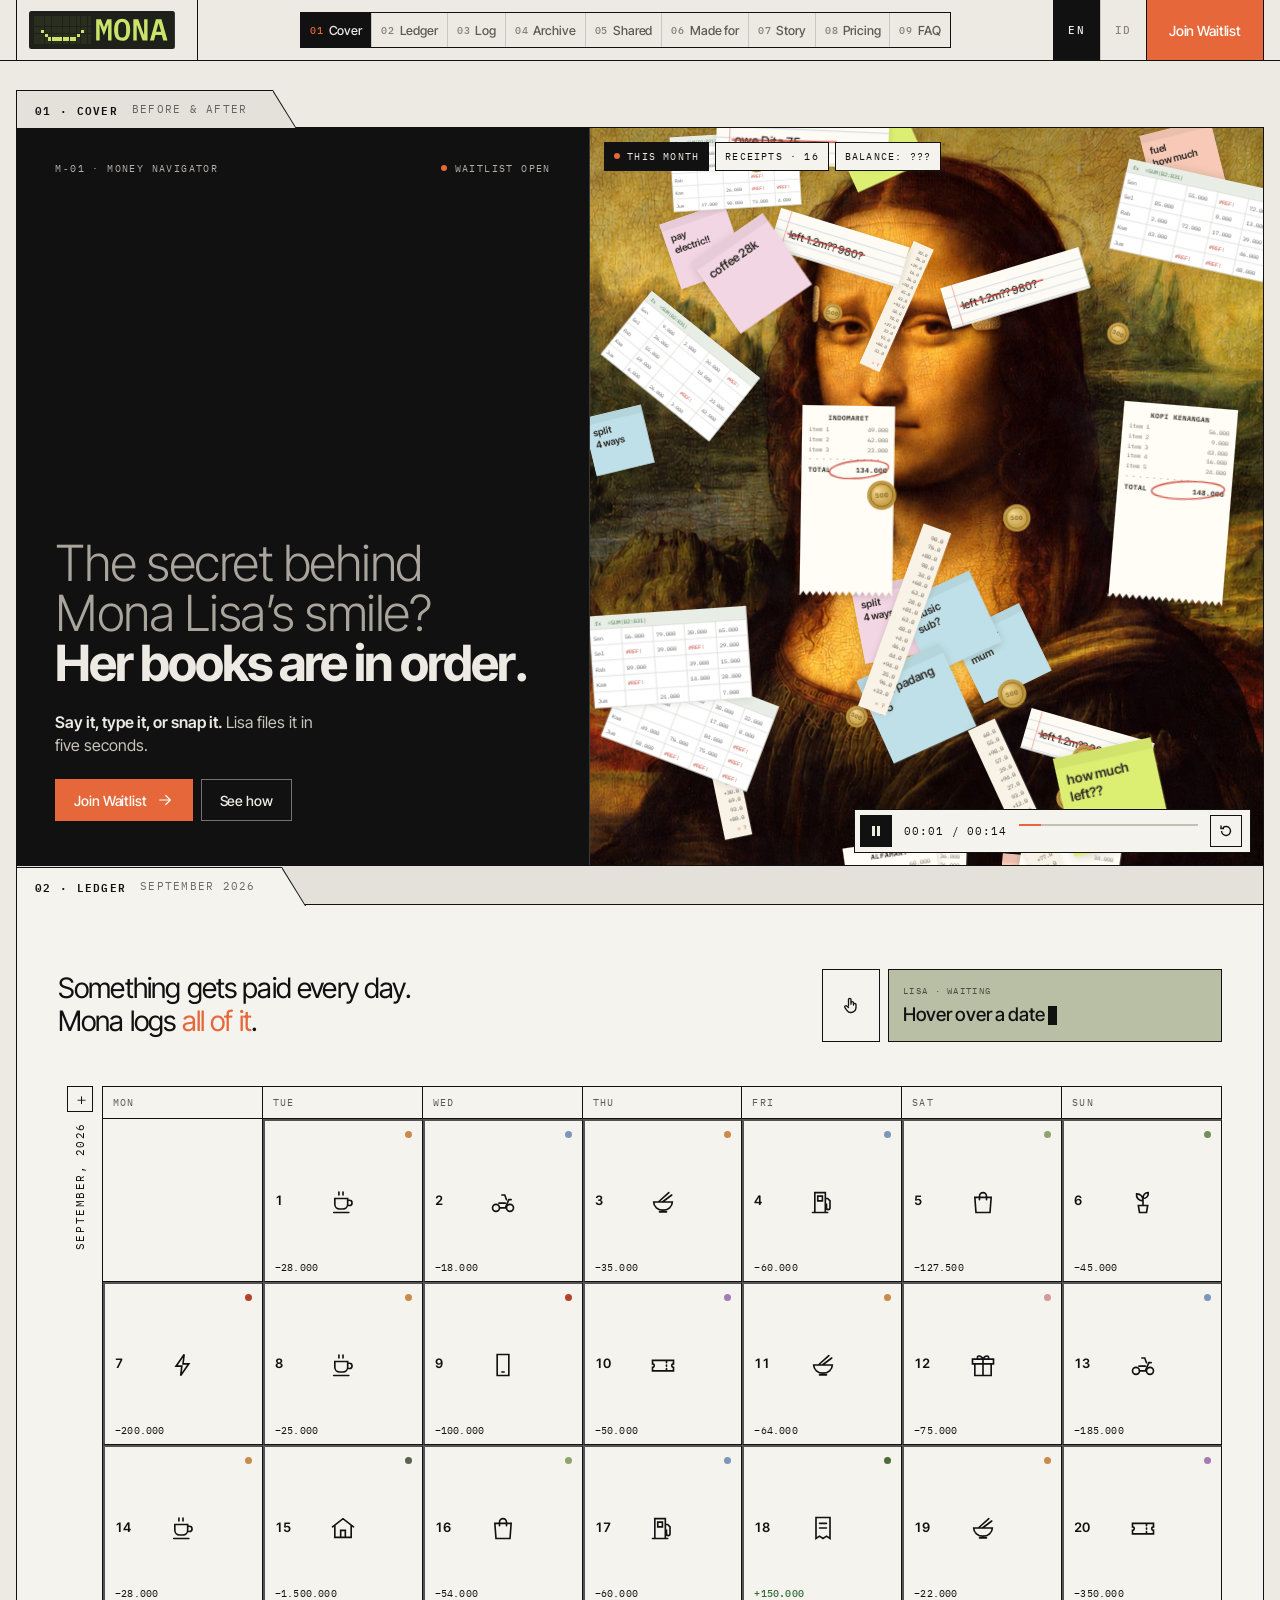
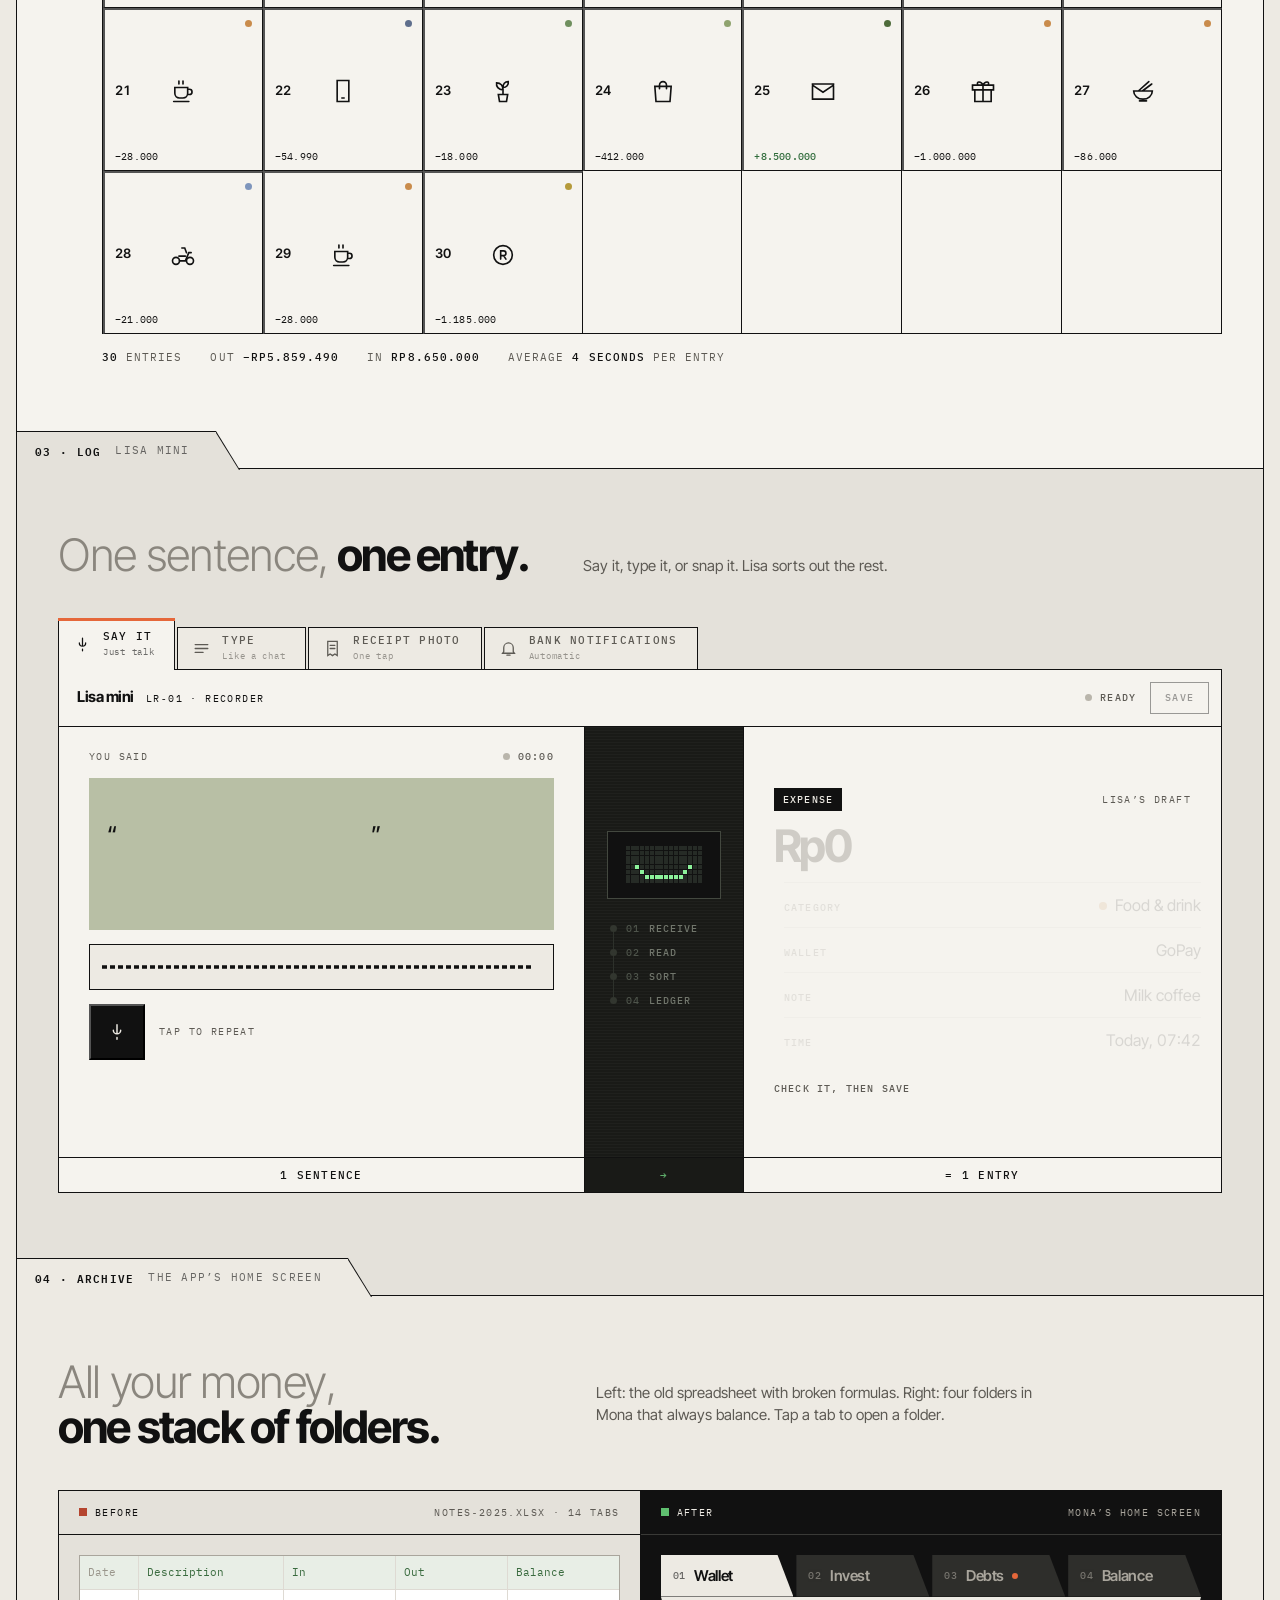
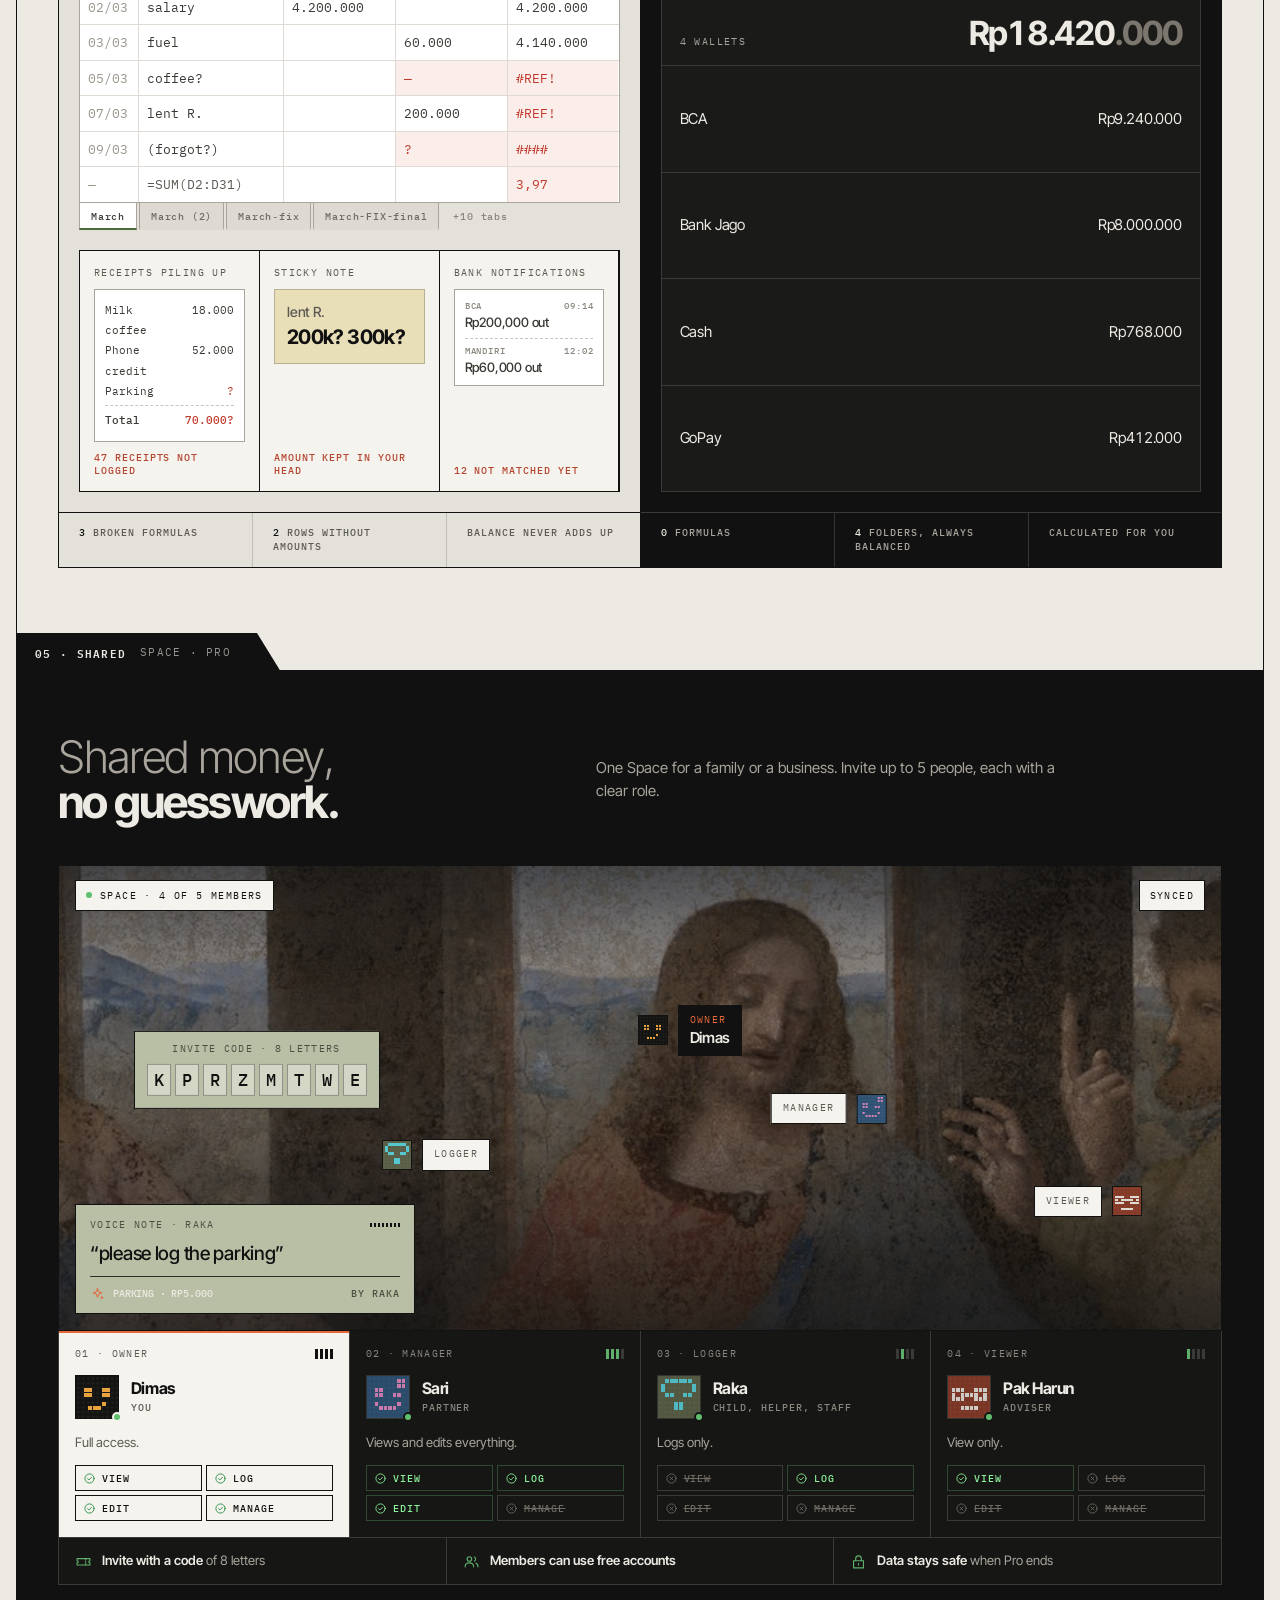
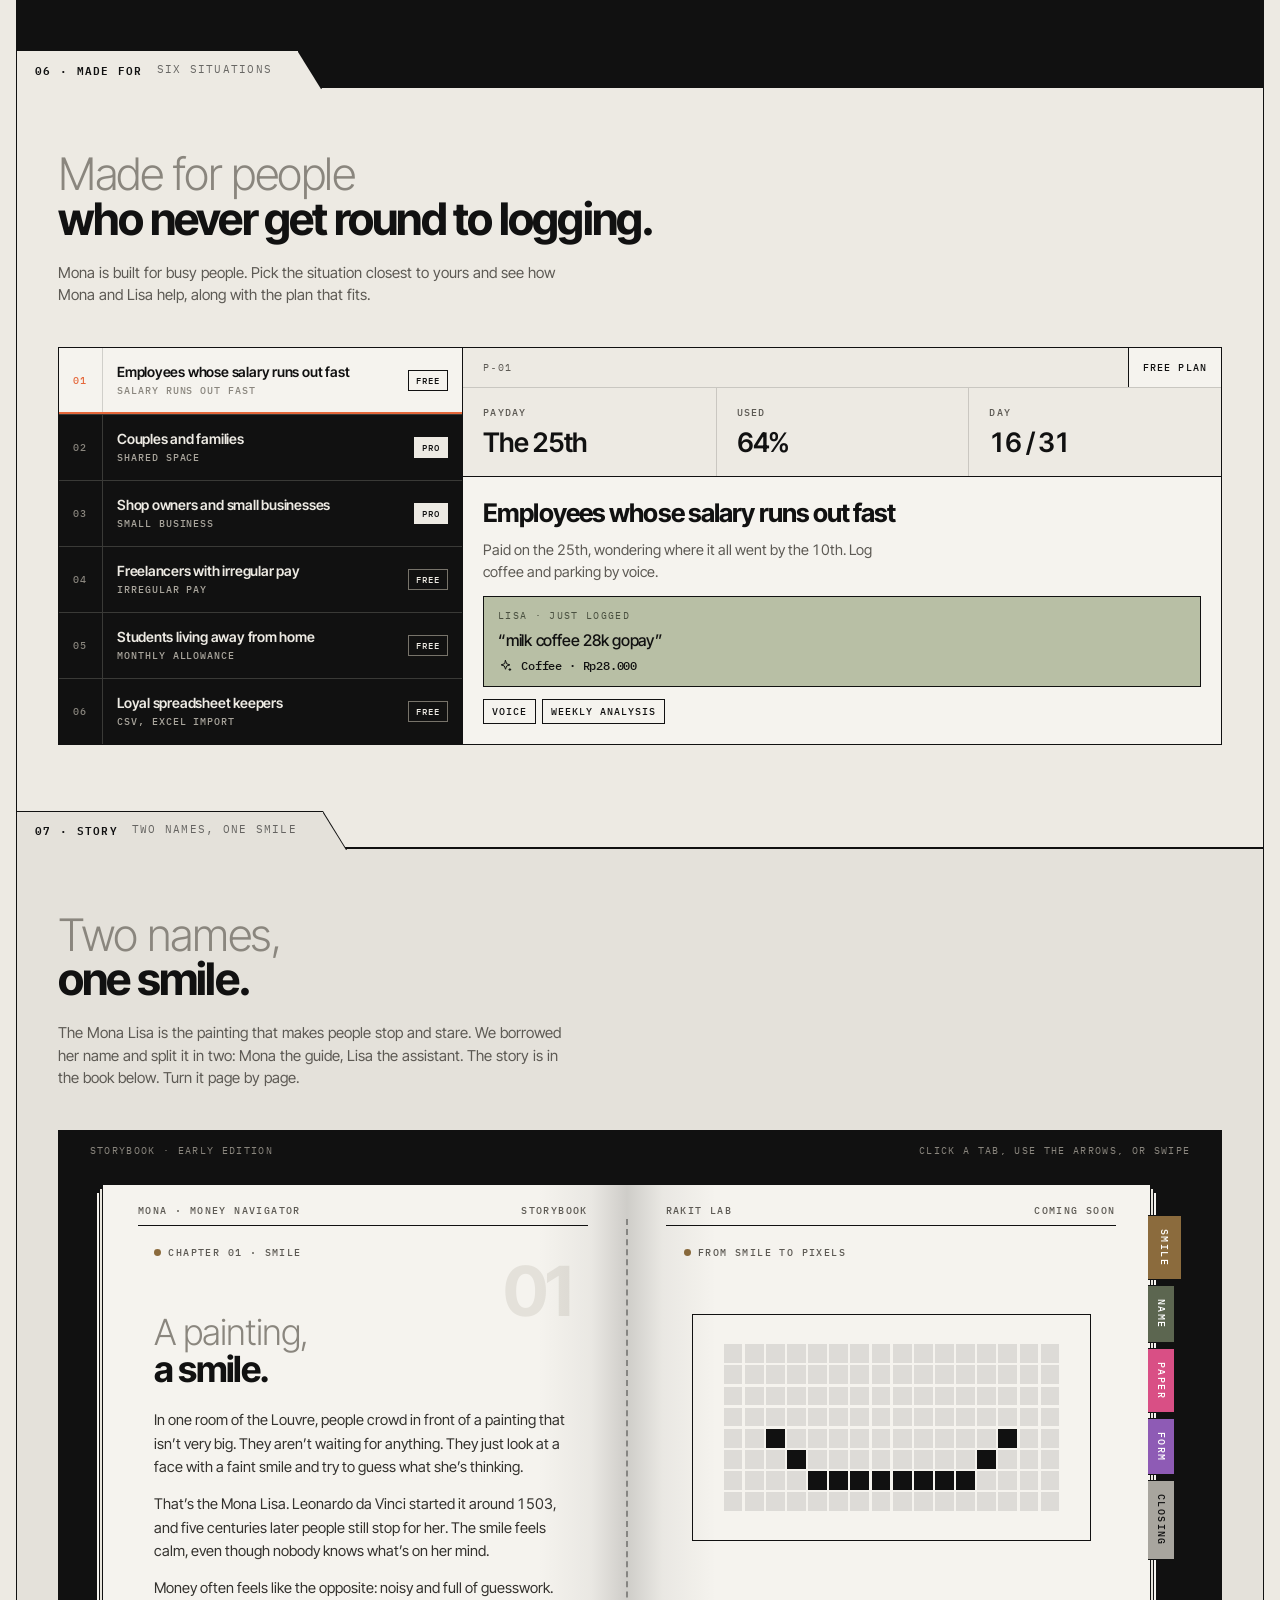
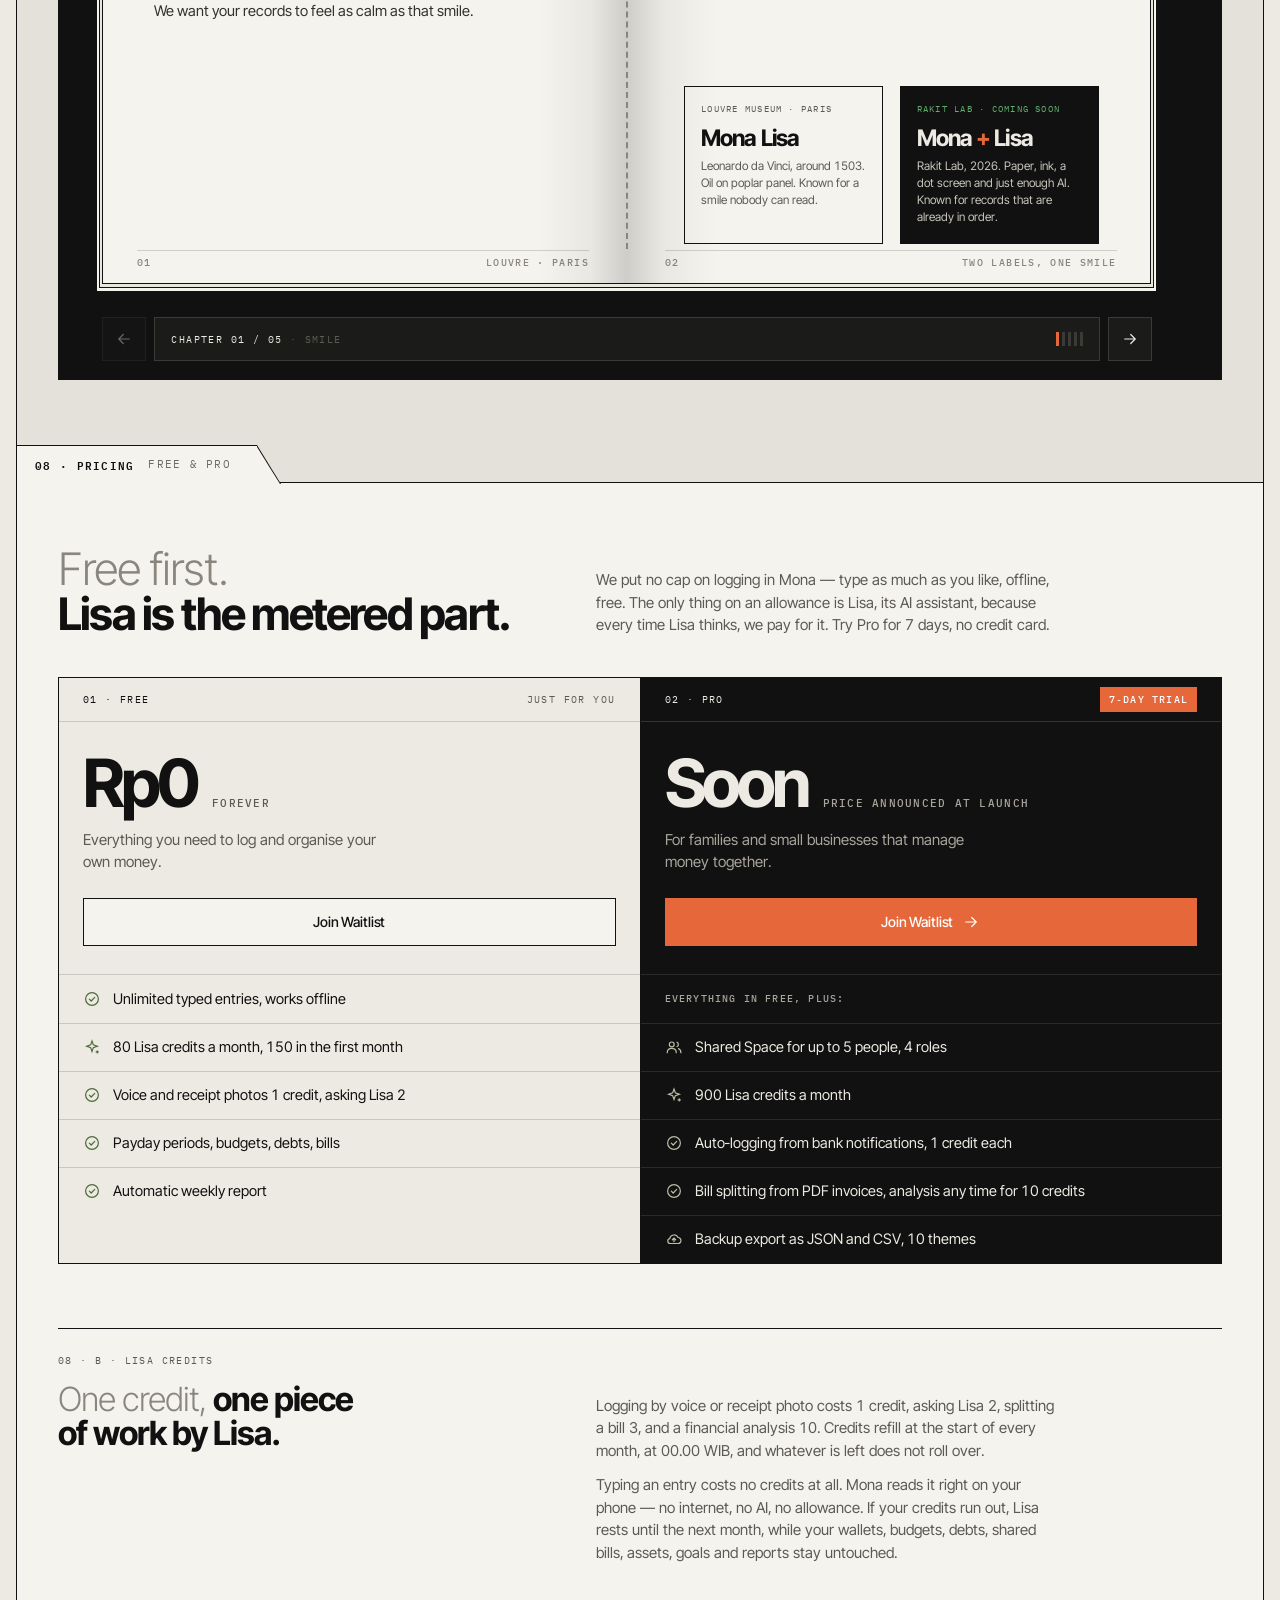
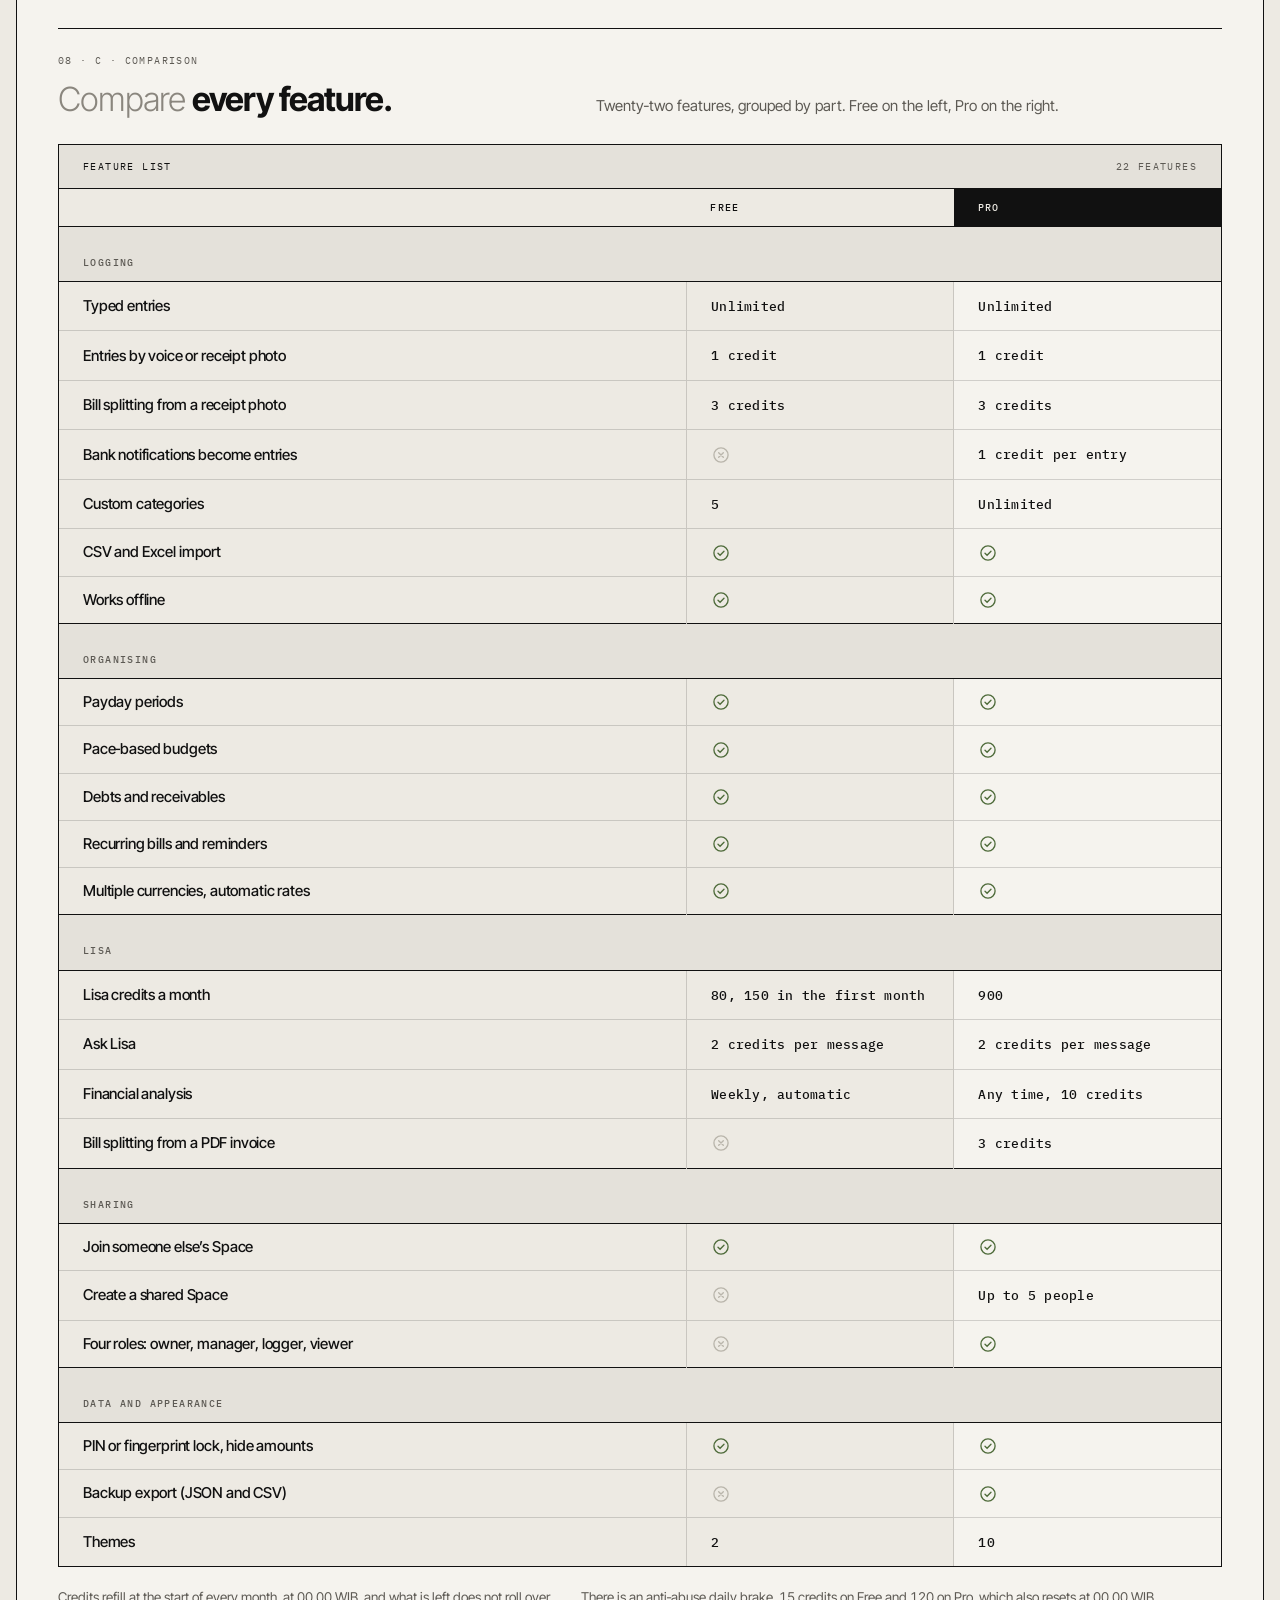
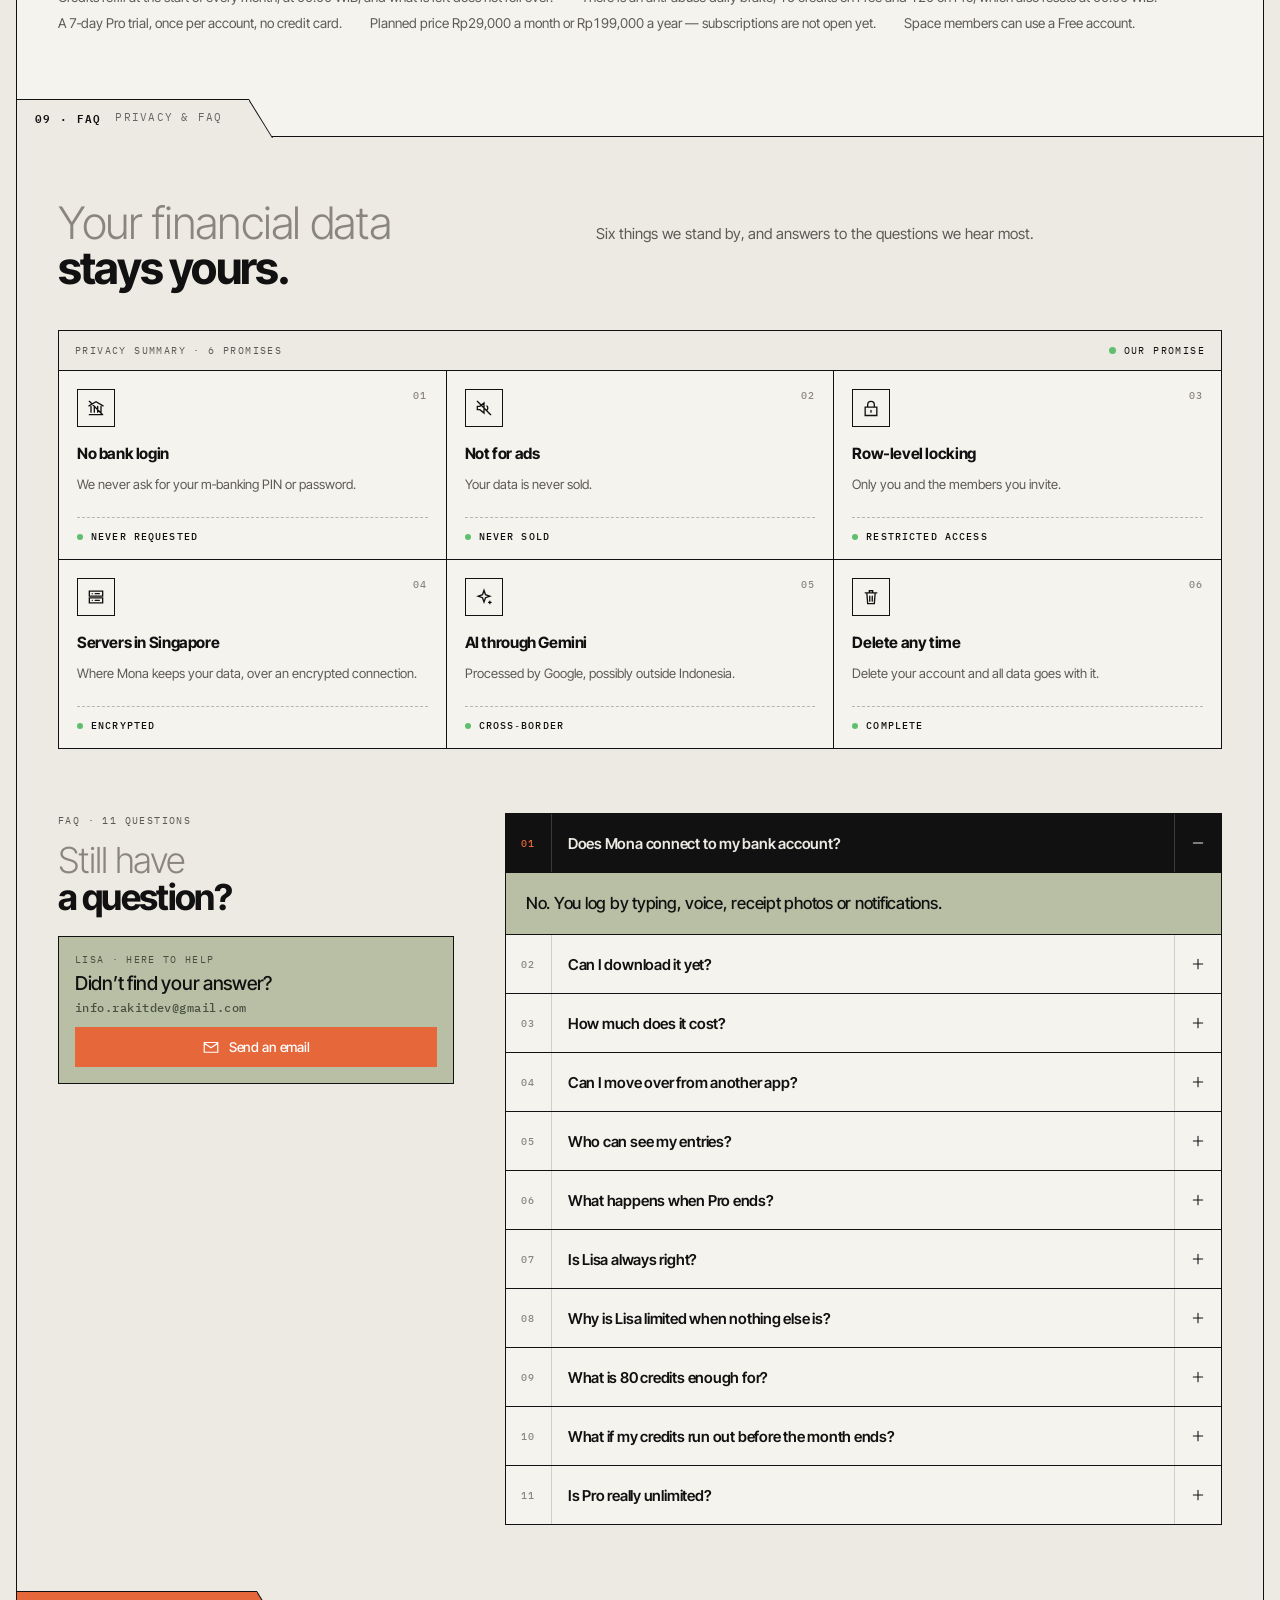
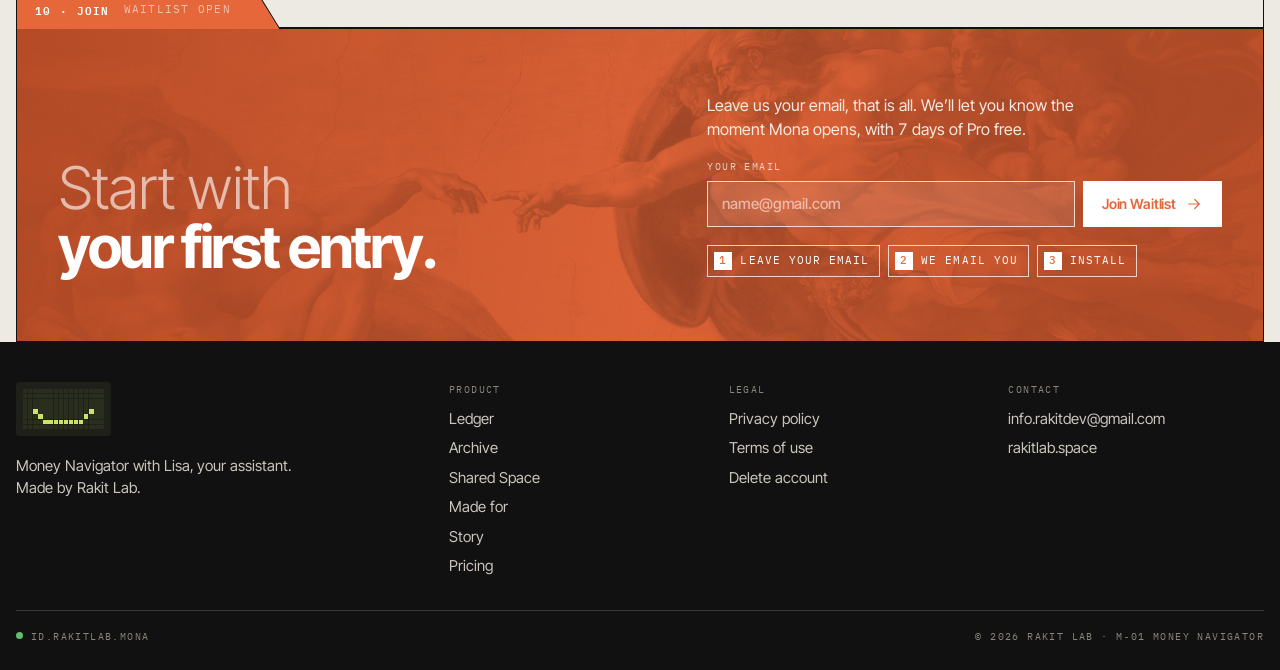
==== commit f07a72a2: "Add favicon from Mona logo mark (no text) Crop assets/mona-mark.svg into a square favicon (backgroun" ====
--- a/index.html
+++ b/index.html
@@ -11,6 +11,11 @@
 <link rel="preconnect" href="https://fonts.gstatic.com" crossorigin>
 <link rel="stylesheet" href="https://fonts.googleapis.com/css2?family=IBM+Plex+Mono:wght@400;500&family=Inter+Tight:wght@300;400;500;600;700;800&display=swap">
 <link rel="stylesheet" href="assets/mona.css?v=20261022e">
+<link rel="icon" href="assets/favicon.svg" type="image/svg+xml">
+<link rel="icon" href="assets/favicon-32.png" sizes="32x32" type="image/png">
+<link rel="icon" href="assets/favicon-16.png" sizes="16x16" type="image/png">
+<link rel="apple-touch-icon" href="assets/favicon-180.png">
+<link rel="shortcut icon" href="assets/favicon.ico">
 
 
 <svg width="0" height="0" style="position:absolute" aria-hidden="true">
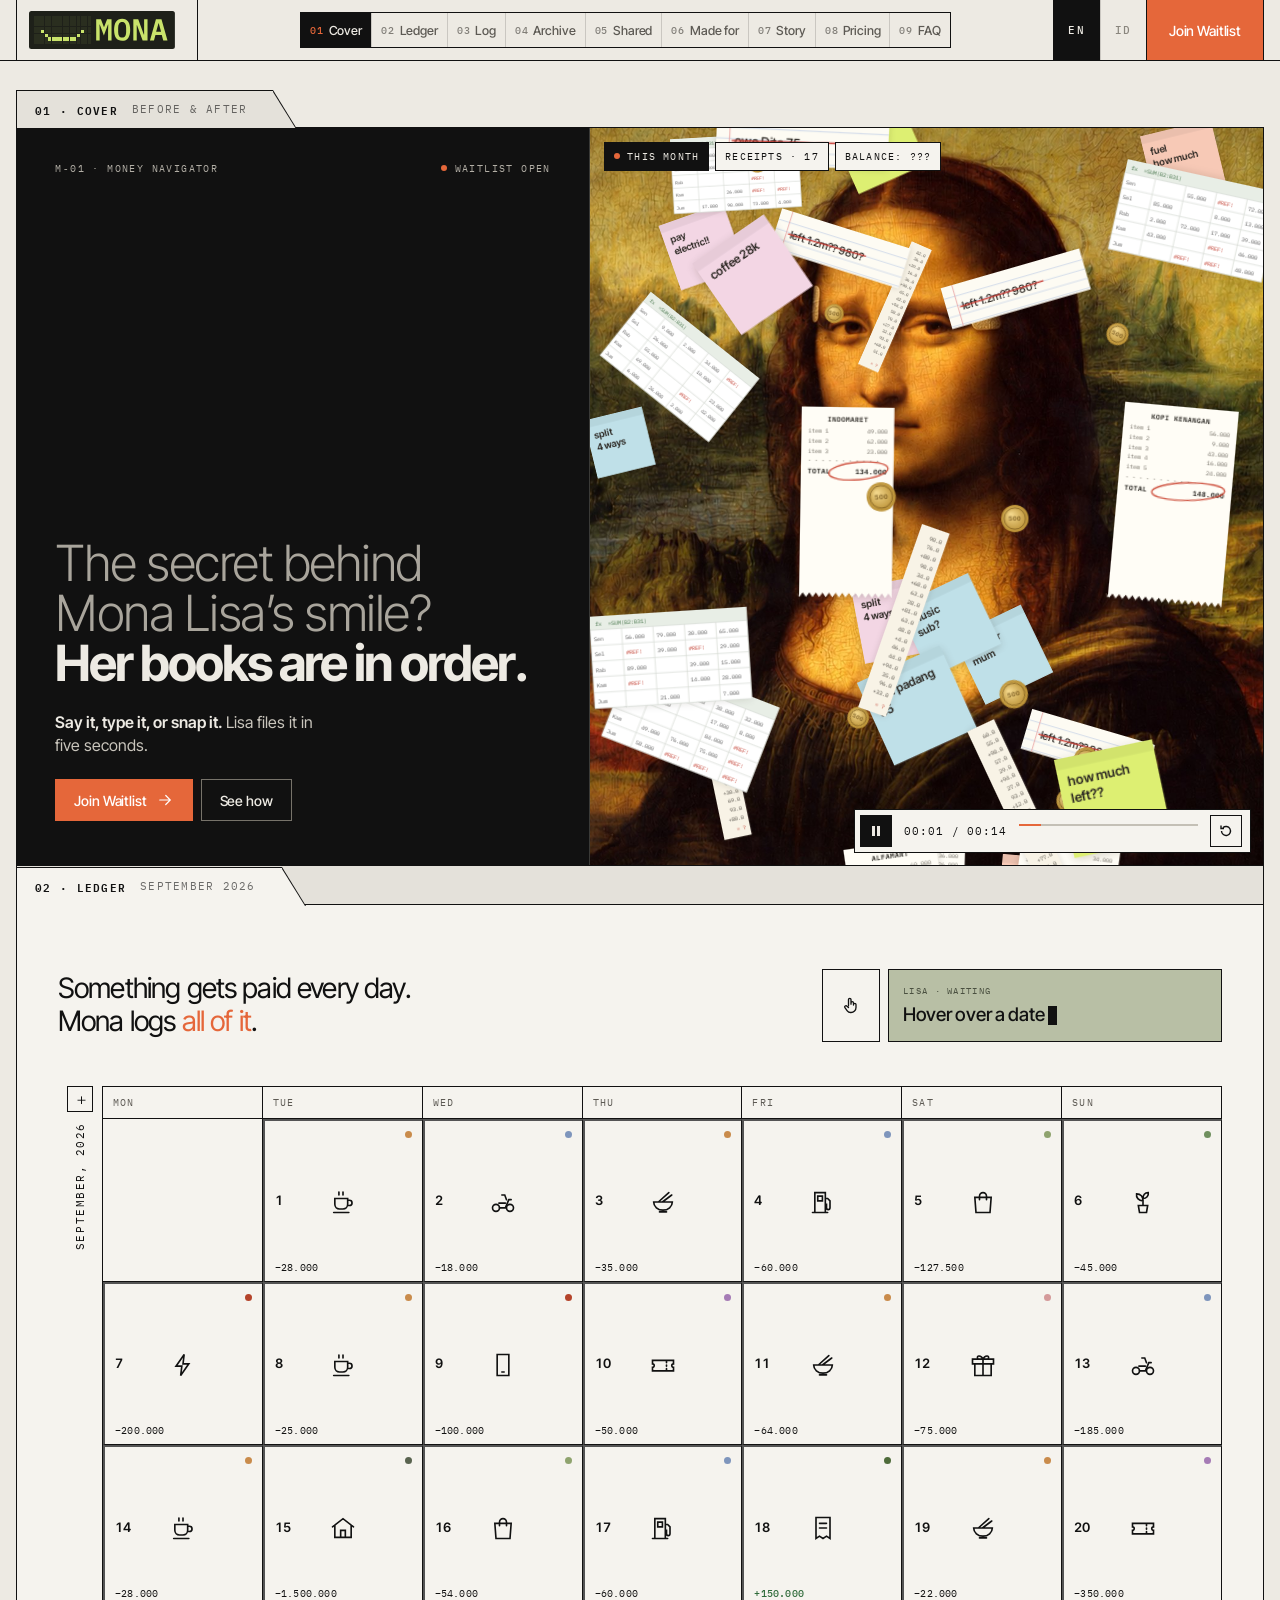
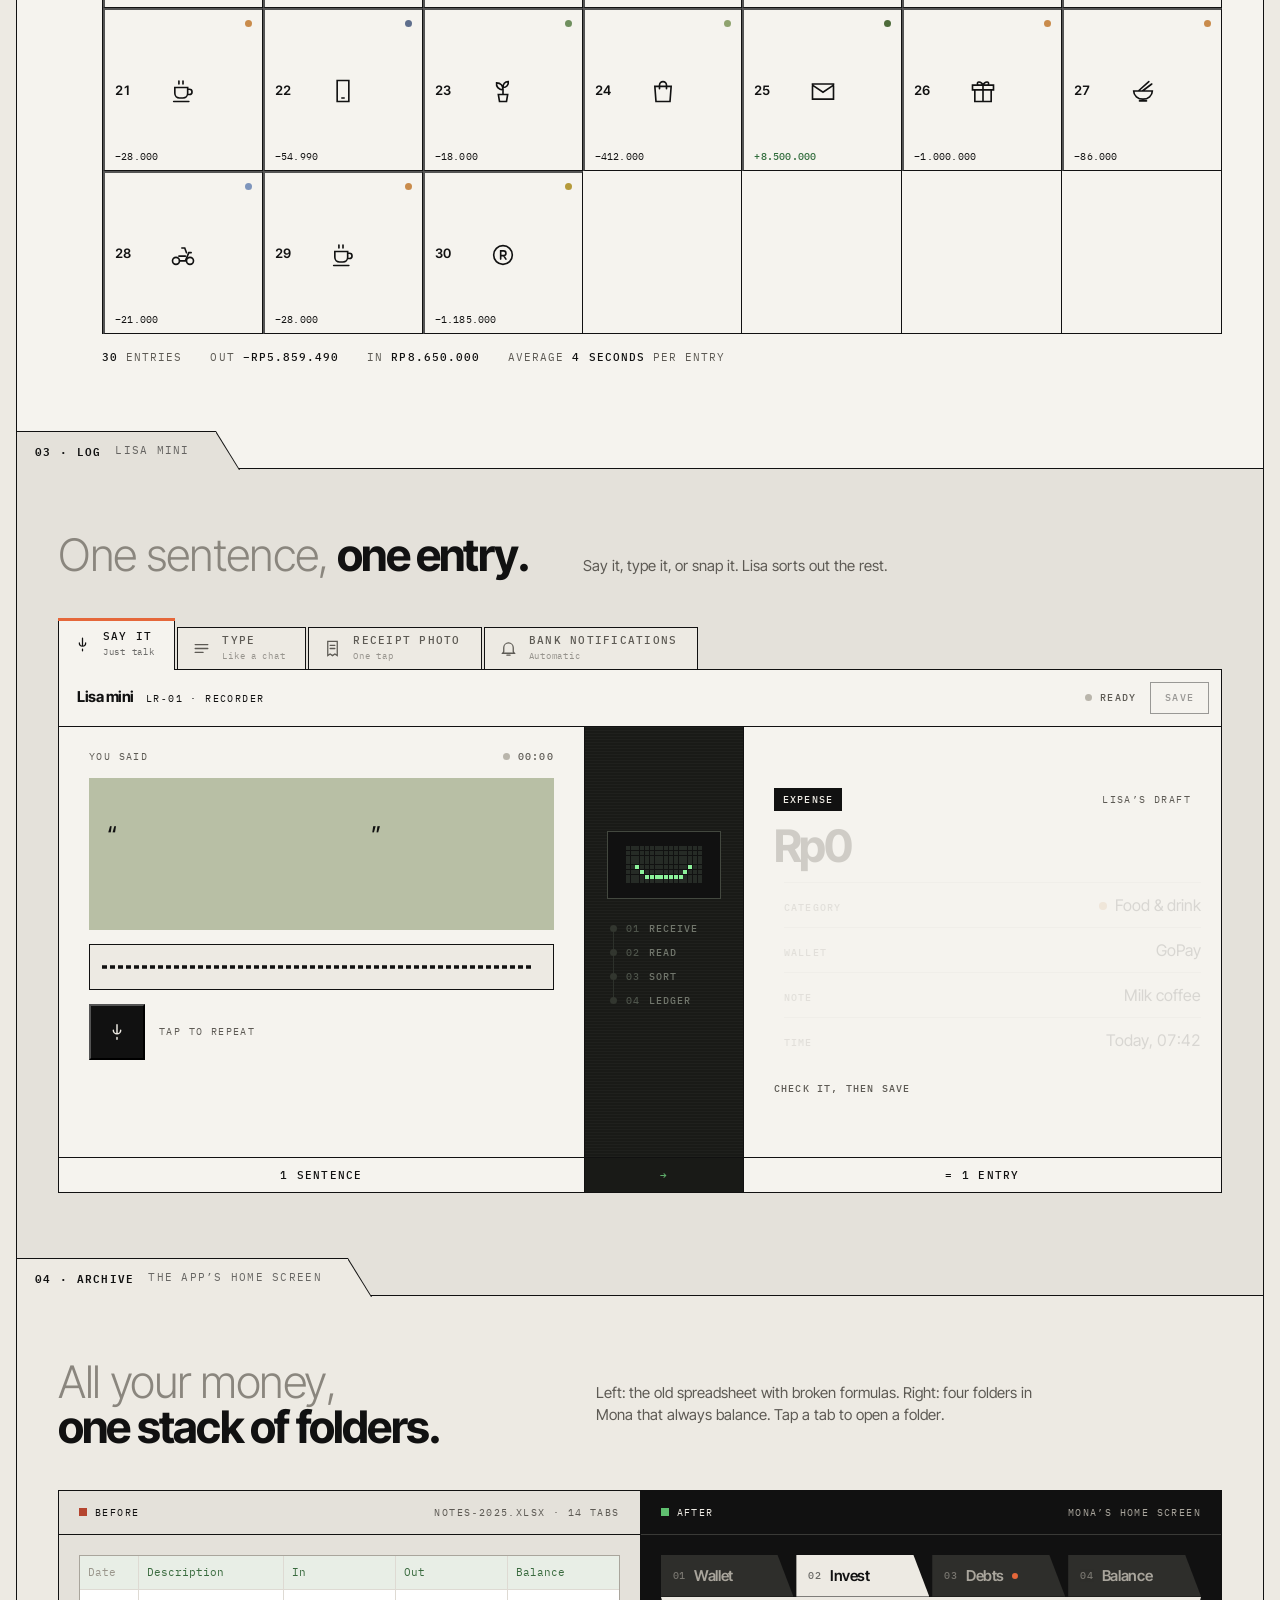
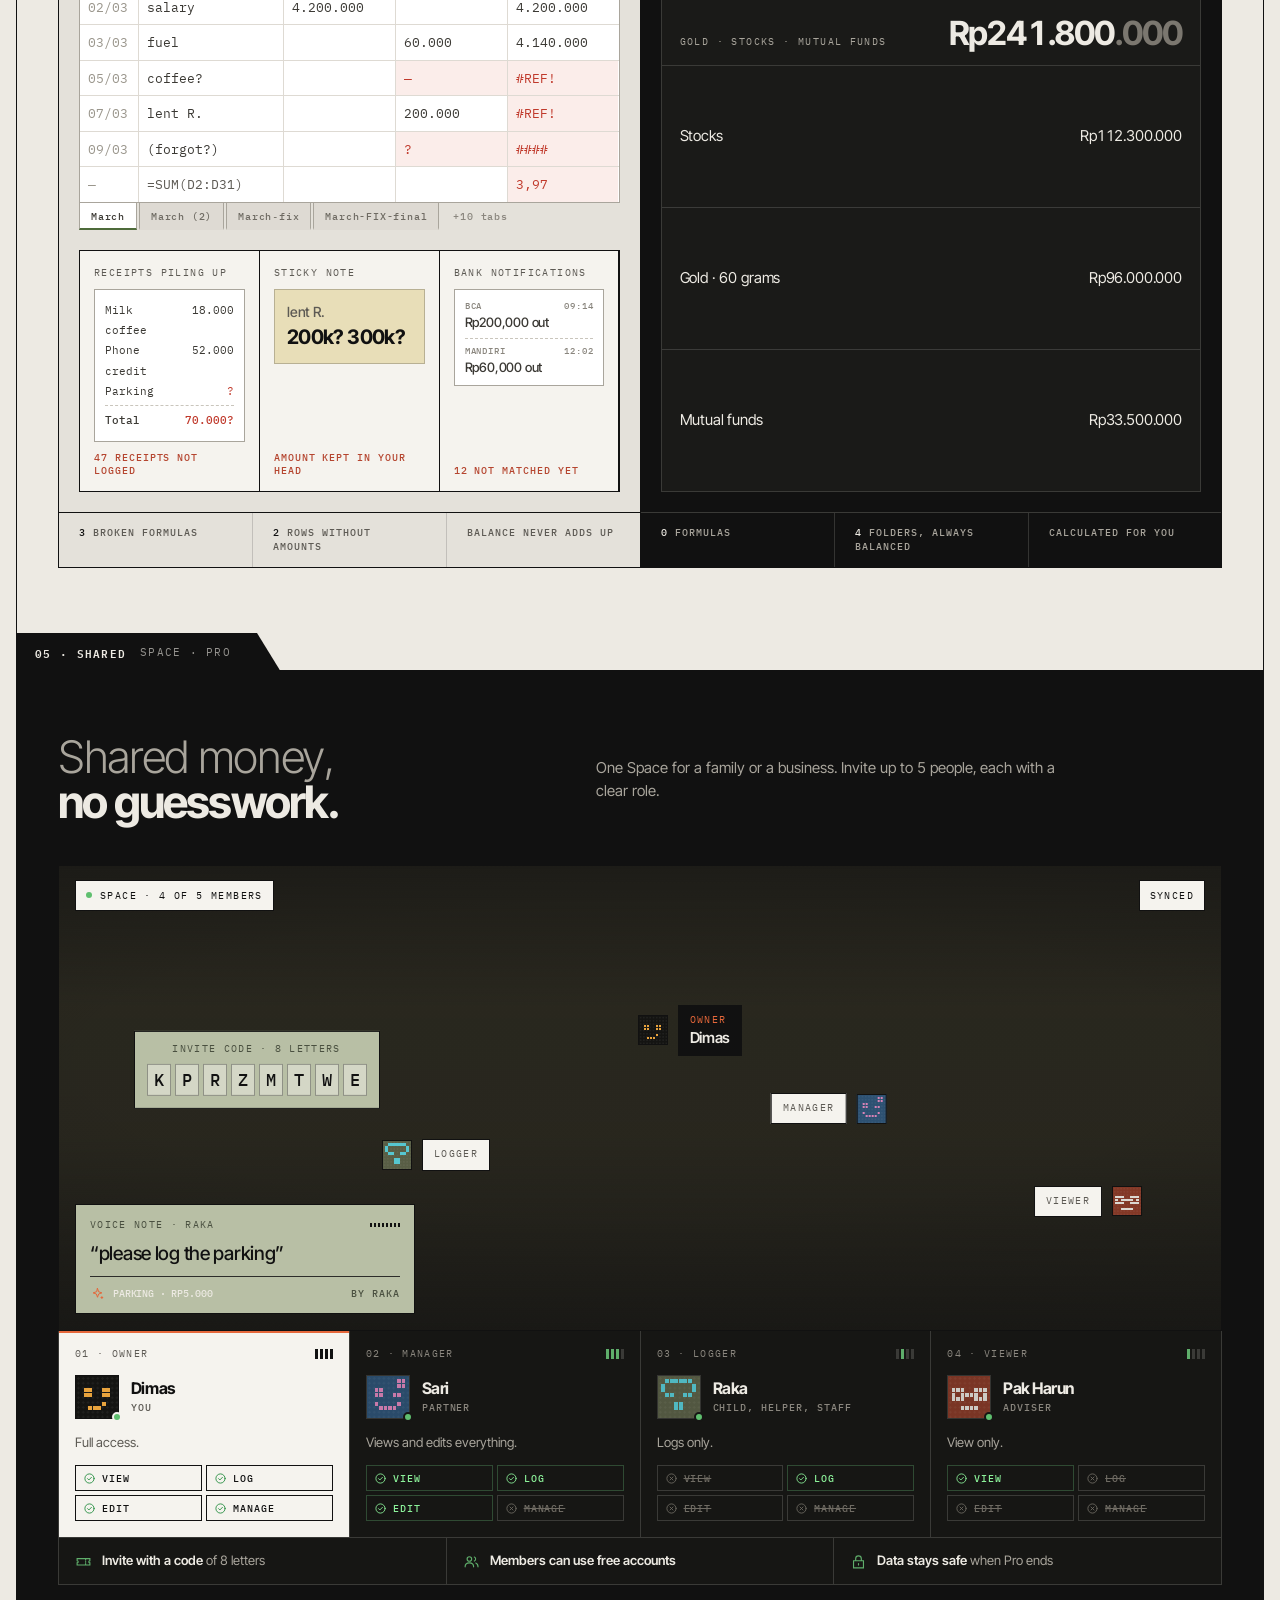
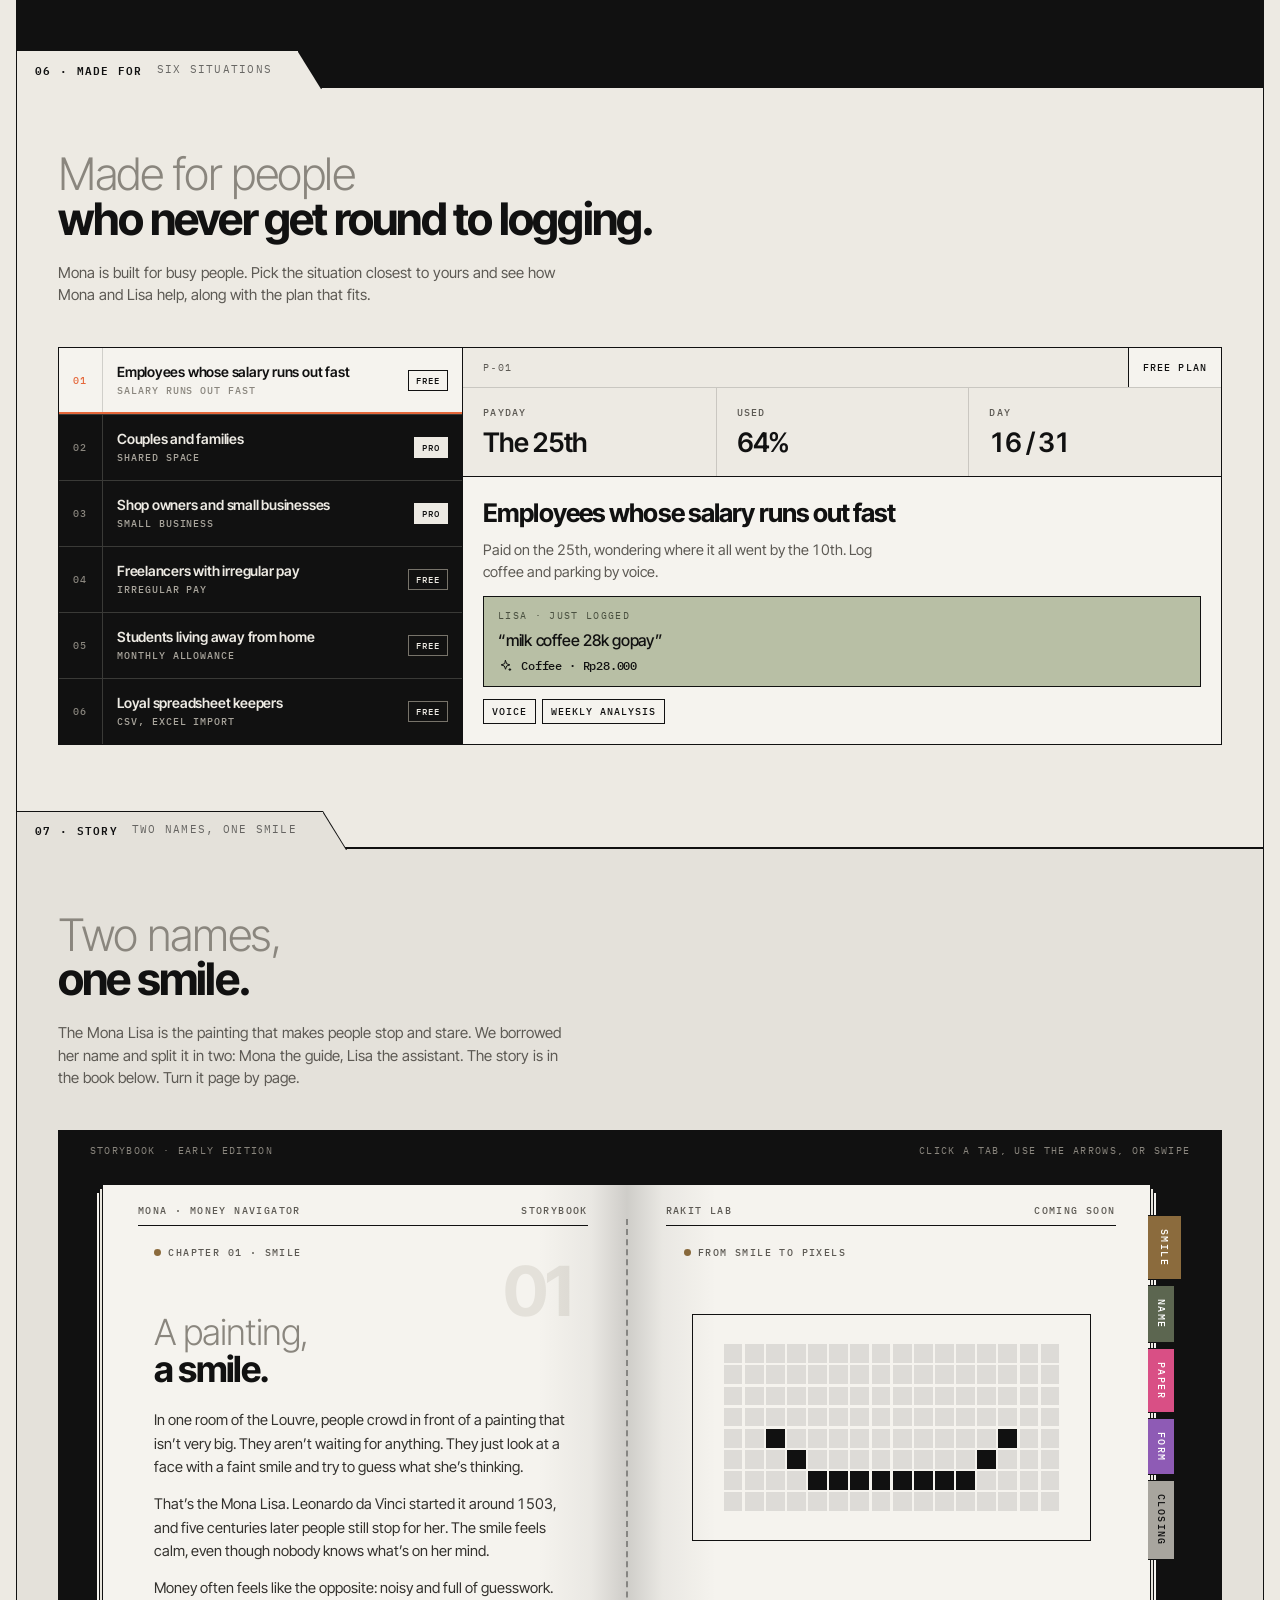
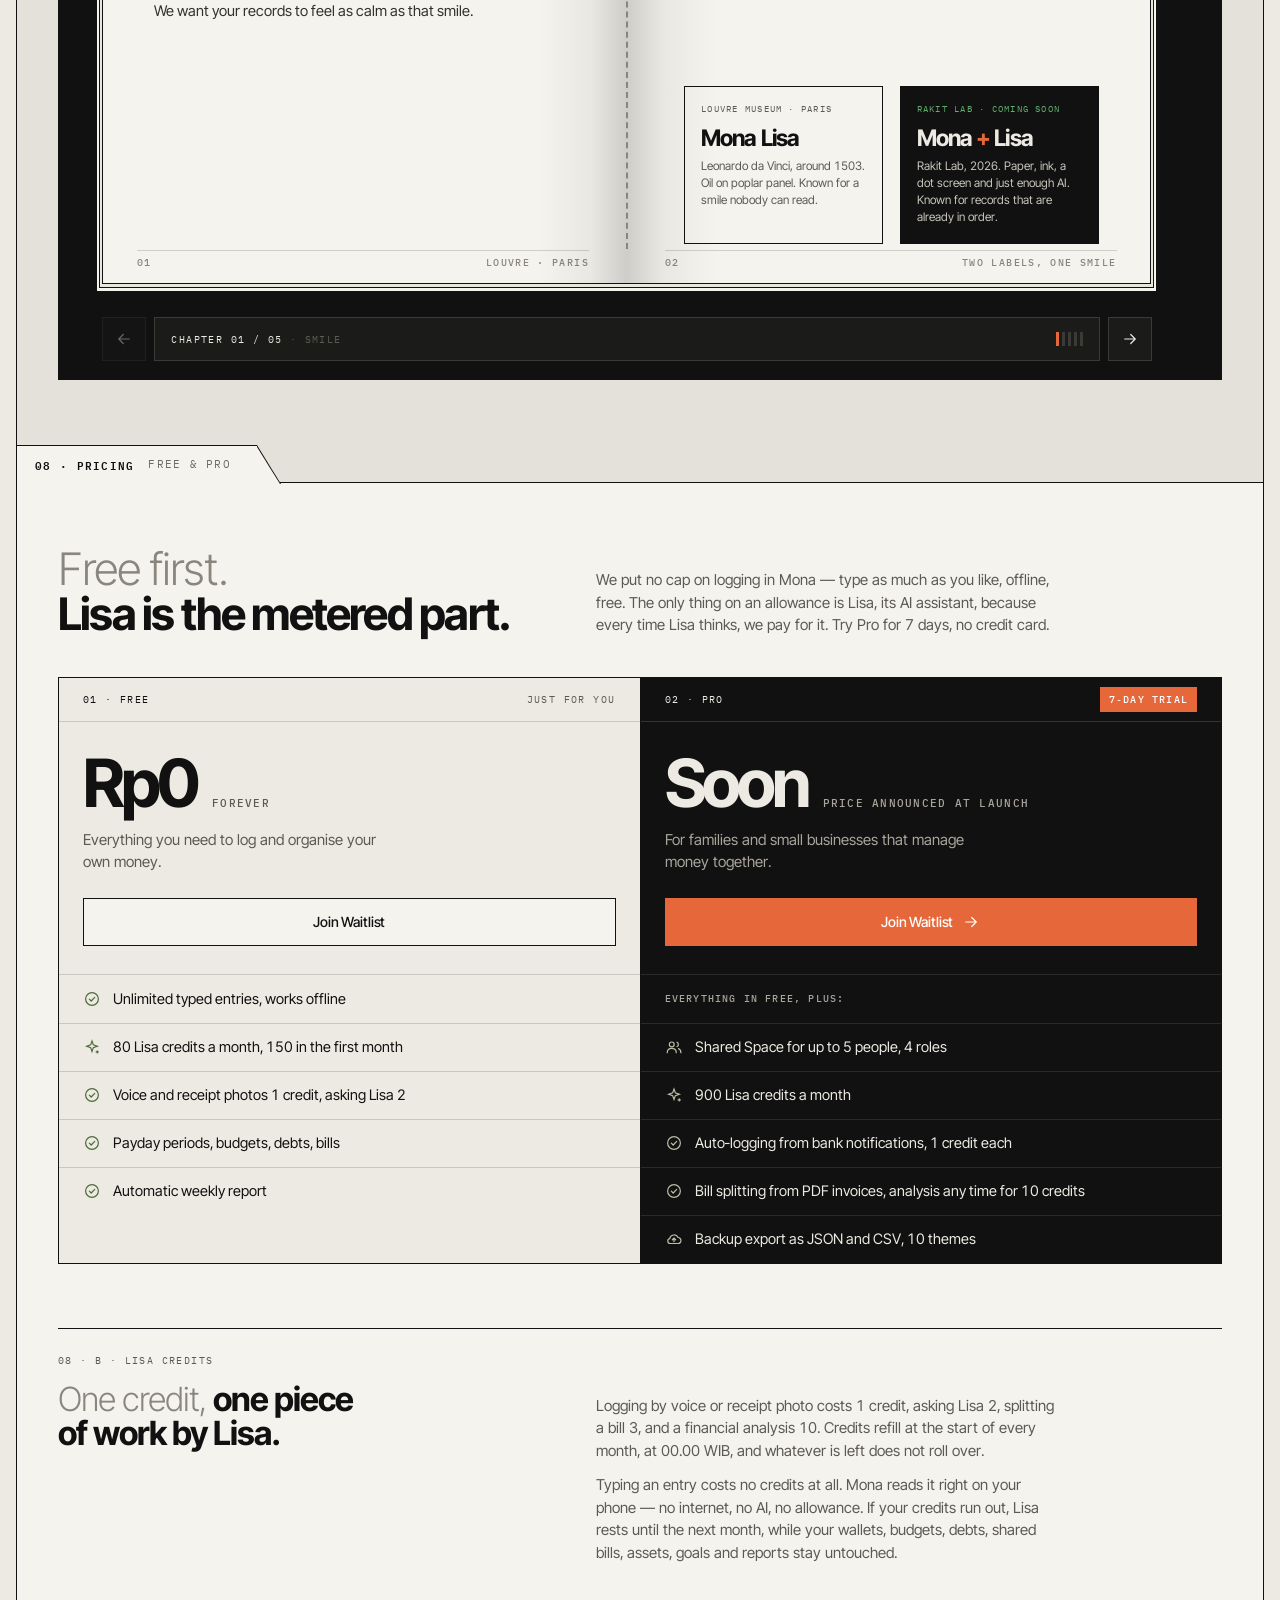
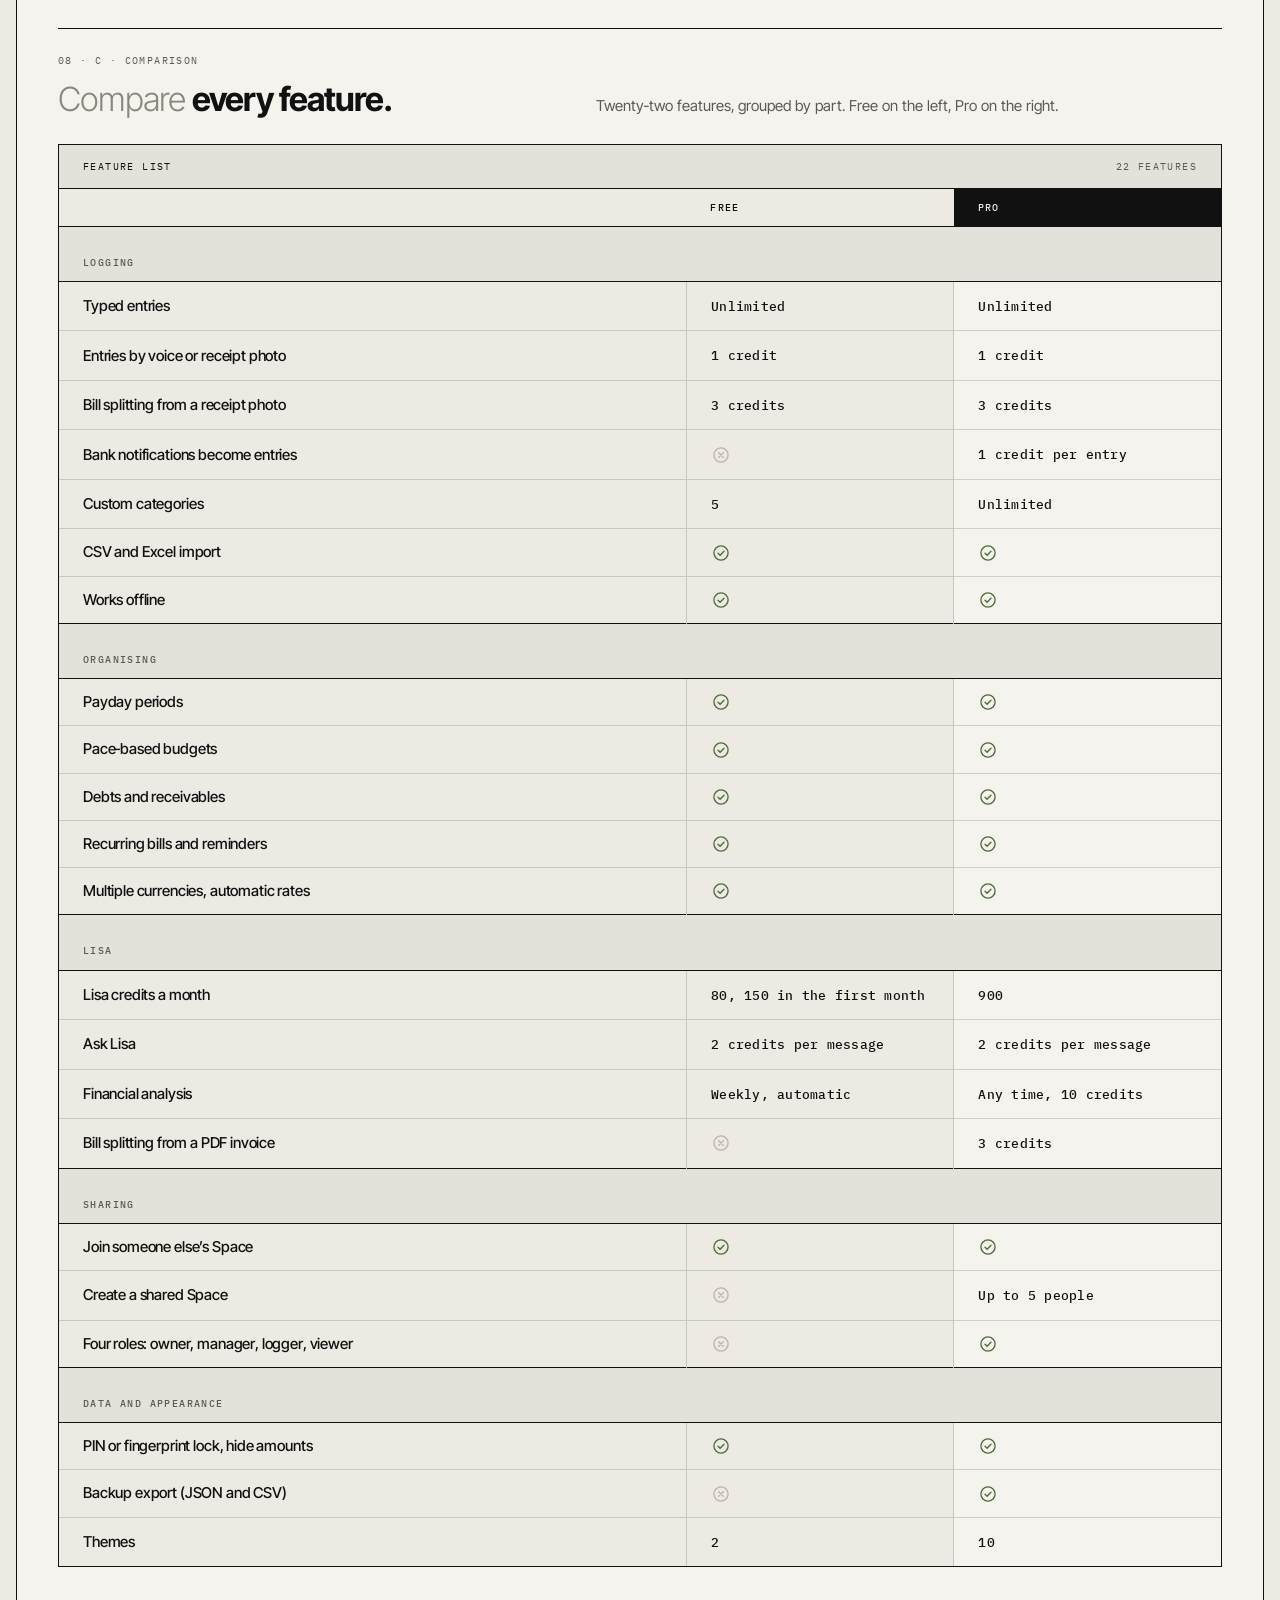
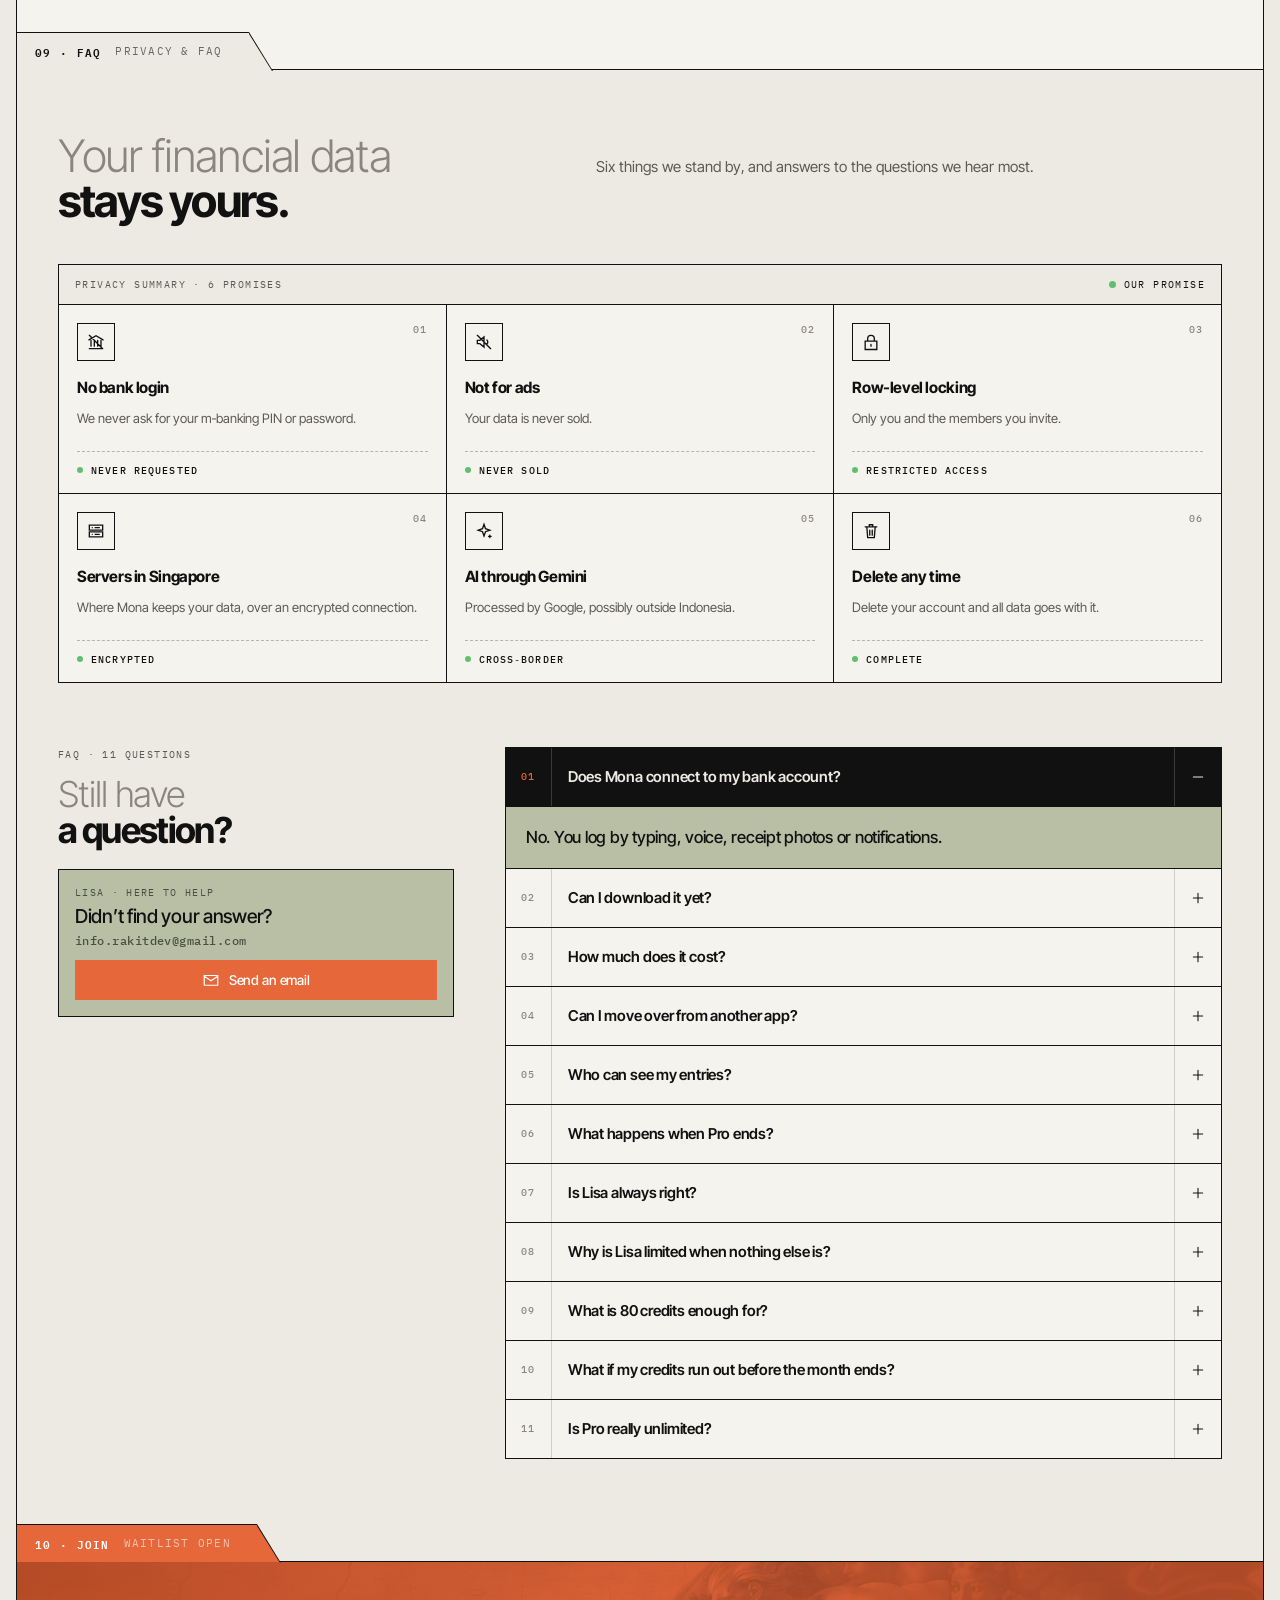
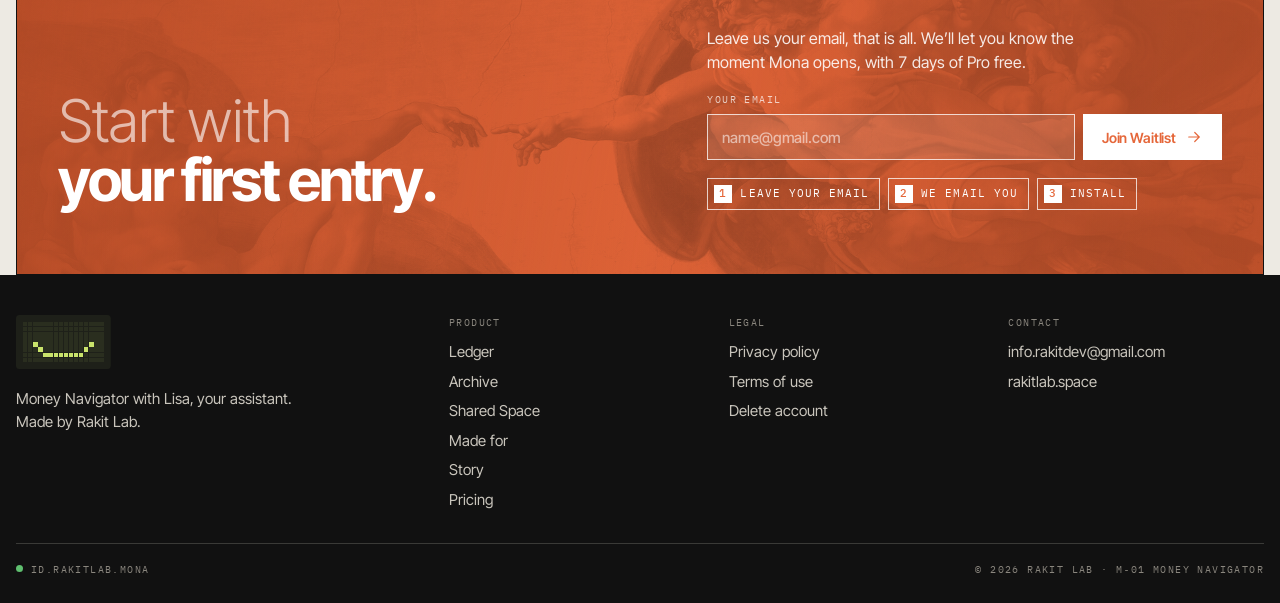
==== commit 0062656b: "Remove credit/pricing footnote under feature comparison table Dropped the internal-detail note below" ====
--- a/index.html
+++ b/index.html
@@ -402,7 +402,6 @@
       <tbody><tr class="pt-g"><th scope="rowgroup" colspan="3"><span class="cap">Mencatat</span></th></tr><tr><th scope="row">Catat dengan mengetik</th><td><span class="v">Tanpa batas</span></td><td class="pro"><span class="v">Tanpa batas</span></td></tr><tr><th scope="row">Catat lewat suara atau foto struk</th><td><span class="v">1 kredit</span></td><td class="pro"><span class="v">1 kredit</span></td></tr><tr><th scope="row">Pisah tagihan dari foto struk</th><td><span class="v">3 kredit</span></td><td class="pro"><span class="v">3 kredit</span></td></tr><tr><th scope="row">Notifikasi bank jadi catatan</th><td><svg class="ic no" aria-hidden="true"><use href="#i-no"/></svg><span class="sro">Tidak ada</span></td><td class="pro"><span class="v">1 kredit per catatan</span></td></tr><tr><th scope="row">Kategori sendiri</th><td><span class="v">5</span></td><td class="pro"><span class="v">Tanpa batas</span></td></tr><tr><th scope="row">Impor CSV dan Excel</th><td><svg class="ic ok" aria-hidden="true"><use href="#i-ok"/></svg><span class="sro">Ya</span></td><td class="pro"><svg class="ic ok" aria-hidden="true"><use href="#i-ok"/></svg><span class="sro">Ya</span></td></tr><tr><th scope="row">Tetap jalan offline</th><td><svg class="ic ok" aria-hidden="true"><use href="#i-ok"/></svg><span class="sro">Ya</span></td><td class="pro"><svg class="ic ok" aria-hidden="true"><use href="#i-ok"/></svg><span class="sro">Ya</span></td></tr></tbody><tbody><tr class="pt-g"><th scope="rowgroup" colspan="3"><span class="cap">Mengatur</span></th></tr><tr><th scope="row">Periode gajian</th><td><svg class="ic ok" aria-hidden="true"><use href="#i-ok"/></svg><span class="sro">Ya</span></td><td class="pro"><svg class="ic ok" aria-hidden="true"><use href="#i-ok"/></svg><span class="sro">Ya</span></td></tr><tr><th scope="row">Budget berlaju</th><td><svg class="ic ok" aria-hidden="true"><use href="#i-ok"/></svg><span class="sro">Ya</span></td><td class="pro"><svg class="ic ok" aria-hidden="true"><use href="#i-ok"/></svg><span class="sro">Ya</span></td></tr><tr><th scope="row">Utang dan piutang</th><td><svg class="ic ok" aria-hidden="true"><use href="#i-ok"/></svg><span class="sro">Ya</span></td><td class="pro"><svg class="ic ok" aria-hidden="true"><use href="#i-ok"/></svg><span class="sro">Ya</span></td></tr><tr><th scope="row">Tagihan berulang dan pengingat</th><td><svg class="ic ok" aria-hidden="true"><use href="#i-ok"/></svg><span class="sro">Ya</span></td><td class="pro"><svg class="ic ok" aria-hidden="true"><use href="#i-ok"/></svg><span class="sro">Ya</span></td></tr><tr><th scope="row">Multi mata uang, kurs otomatis</th><td><svg class="ic ok" aria-hidden="true"><use href="#i-ok"/></svg><span class="sro">Ya</span></td><td class="pro"><svg class="ic ok" aria-hidden="true"><use href="#i-ok"/></svg><span class="sro">Ya</span></td></tr></tbody><tbody><tr class="pt-g"><th scope="rowgroup" colspan="3"><span class="cap">Lisa</span></th></tr><tr><th scope="row">Kredit Lisa per bulan</th><td><span class="v">80, bulan pertama 150</span></td><td class="pro"><span class="v">900</span></td></tr><tr><th scope="row">Tanya Lisa</th><td><span class="v">2 kredit per pesan</span></td><td class="pro"><span class="v">2 kredit per pesan</span></td></tr><tr><th scope="row">Analisis keuangan</th><td><span class="v">Mingguan otomatis</span></td><td class="pro"><span class="v">Kapan saja, 10 kredit</span></td></tr><tr><th scope="row">Pisah tagihan dari PDF invoice</th><td><svg class="ic no" aria-hidden="true"><use href="#i-no"/></svg><span class="sro">Tidak ada</span></td><td class="pro"><span class="v">3 kredit</span></td></tr></tbody><tbody><tr class="pt-g"><th scope="rowgroup" colspan="3"><span class="cap">Berbagi</span></th></tr><tr><th scope="row">Gabung Space orang lain</th><td><svg class="ic ok" aria-hidden="true"><use href="#i-ok"/></svg><span class="sro">Ya</span></td><td class="pro"><svg class="ic ok" aria-hidden="true"><use href="#i-ok"/></svg><span class="sro">Ya</span></td></tr><tr><th scope="row">Buat Space bersama</th><td><svg class="ic no" aria-hidden="true"><use href="#i-no"/></svg><span class="sro">Tidak ada</span></td><td class="pro"><span class="v">Hingga 5 orang</span></td></tr><tr><th scope="row">Empat peran: pemilik, pengelola, pencatat, pengamat</th><td><svg class="ic no" aria-hidden="true"><use href="#i-no"/></svg><span class="sro">Tidak ada</span></td><td class="pro"><svg class="ic ok" aria-hidden="true"><use href="#i-ok"/></svg><span class="sro">Ya</span></td></tr></tbody><tbody><tr class="pt-g"><th scope="rowgroup" colspan="3"><span class="cap">Data dan tampilan</span></th></tr><tr><th scope="row">Kunci PIN, sidik jari, samarkan nominal</th><td><svg class="ic ok" aria-hidden="true"><use href="#i-ok"/></svg><span class="sro">Ya</span></td><td class="pro"><svg class="ic ok" aria-hidden="true"><use href="#i-ok"/></svg><span class="sro">Ya</span></td></tr><tr><th scope="row">Ekspor cadangan (JSON dan CSV)</th><td><svg class="ic no" aria-hidden="true"><use href="#i-no"/></svg><span class="sro">Tidak ada</span></td><td class="pro"><svg class="ic ok" aria-hidden="true"><use href="#i-ok"/></svg><span class="sro">Ya</span></td></tr><tr><th scope="row">Tema</th><td><span class="v">2</span></td><td class="pro"><span class="v">10</span></td></tr></tbody>
     </table>
   </div>
-  <p class="cmp-n"><span>Kredit diisi ulang tiap awal bulan, pukul 00.00 WIB, dan sisa bulan lalu tidak menumpuk.</span><span>Ada rem harian anti-penyalahgunaan, 15 kredit di Gratis dan 120 di Pro, yang ikut diatur ulang pukul 00.00 WIB.</span><span>Uji coba Pro 7 hari, sekali per akun, tanpa kartu kredit.</span><span>Harga rencana Rp29.000/bulan atau Rp199.000/tahun — langganan belum dibuka.</span><span>Anggota Space boleh memakai akun Gratis.</span></p>
 </section>
 
 <!-- 09 TANYA -->
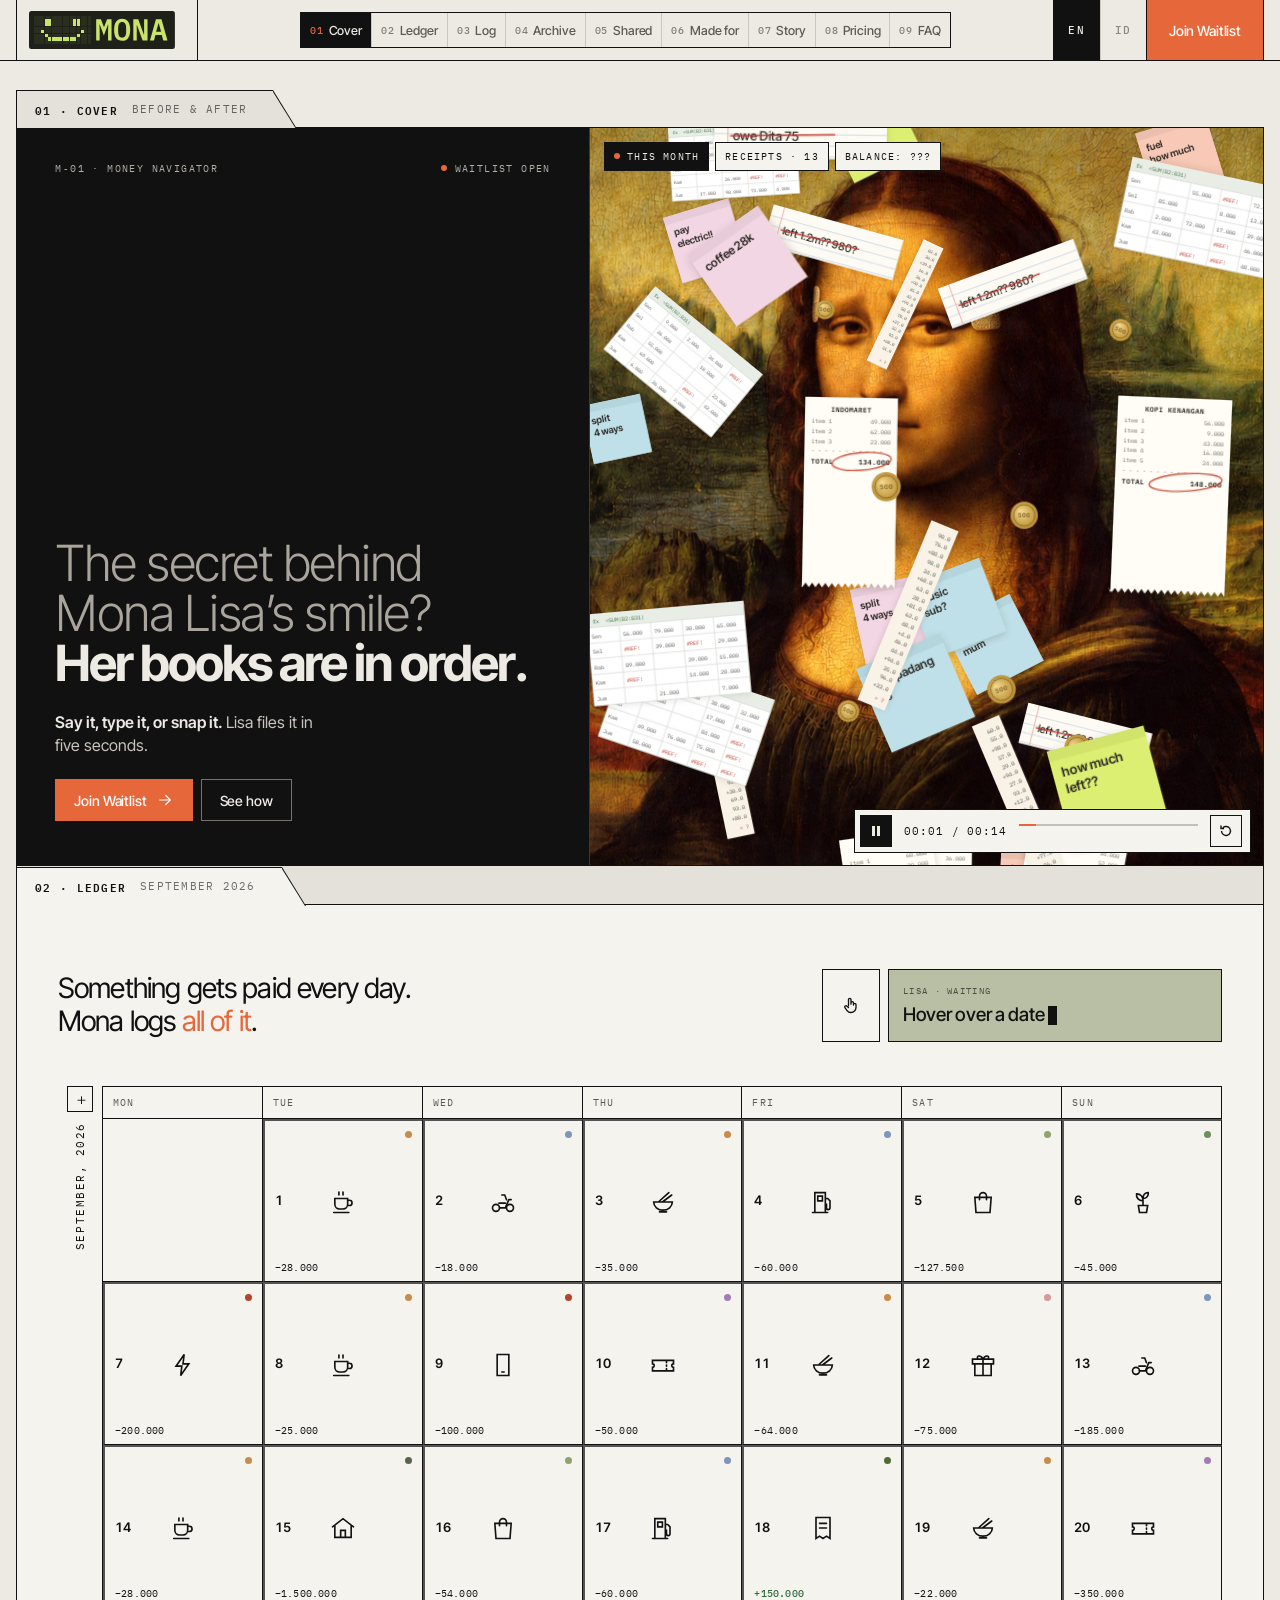
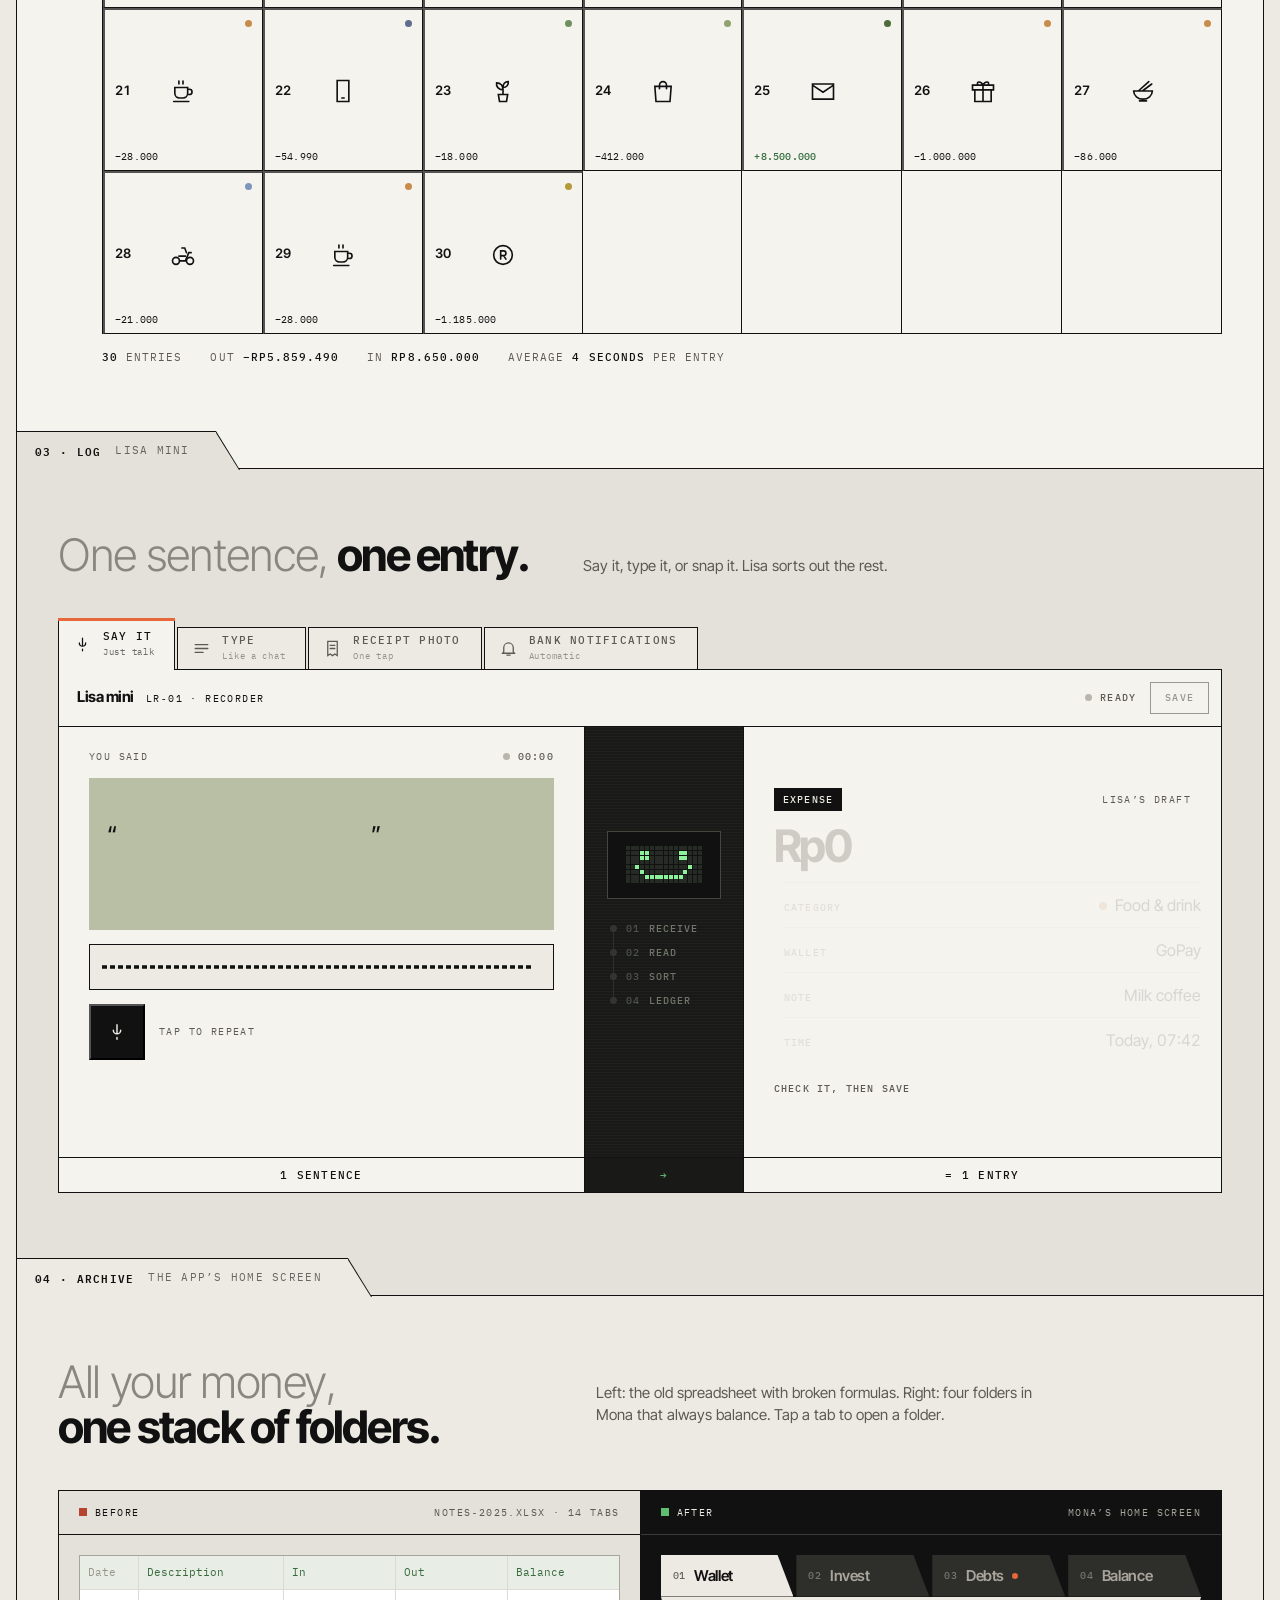
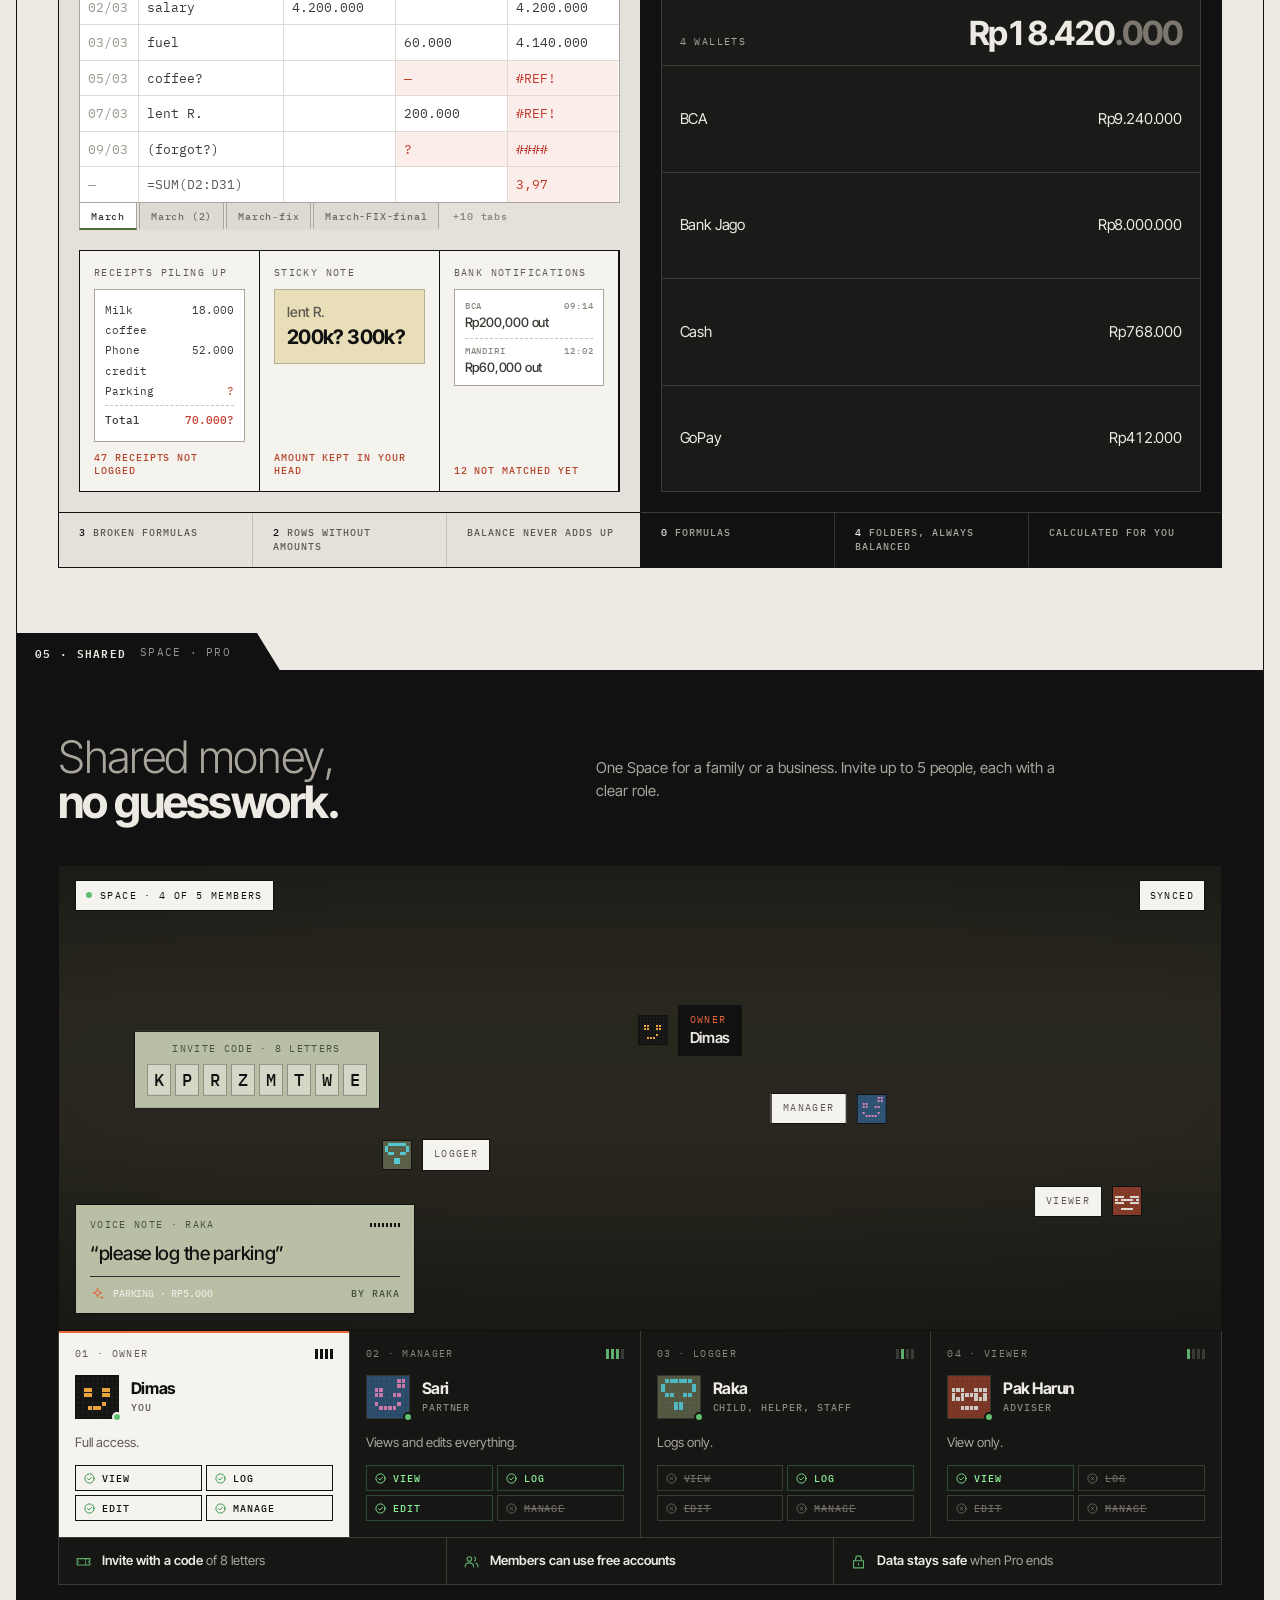
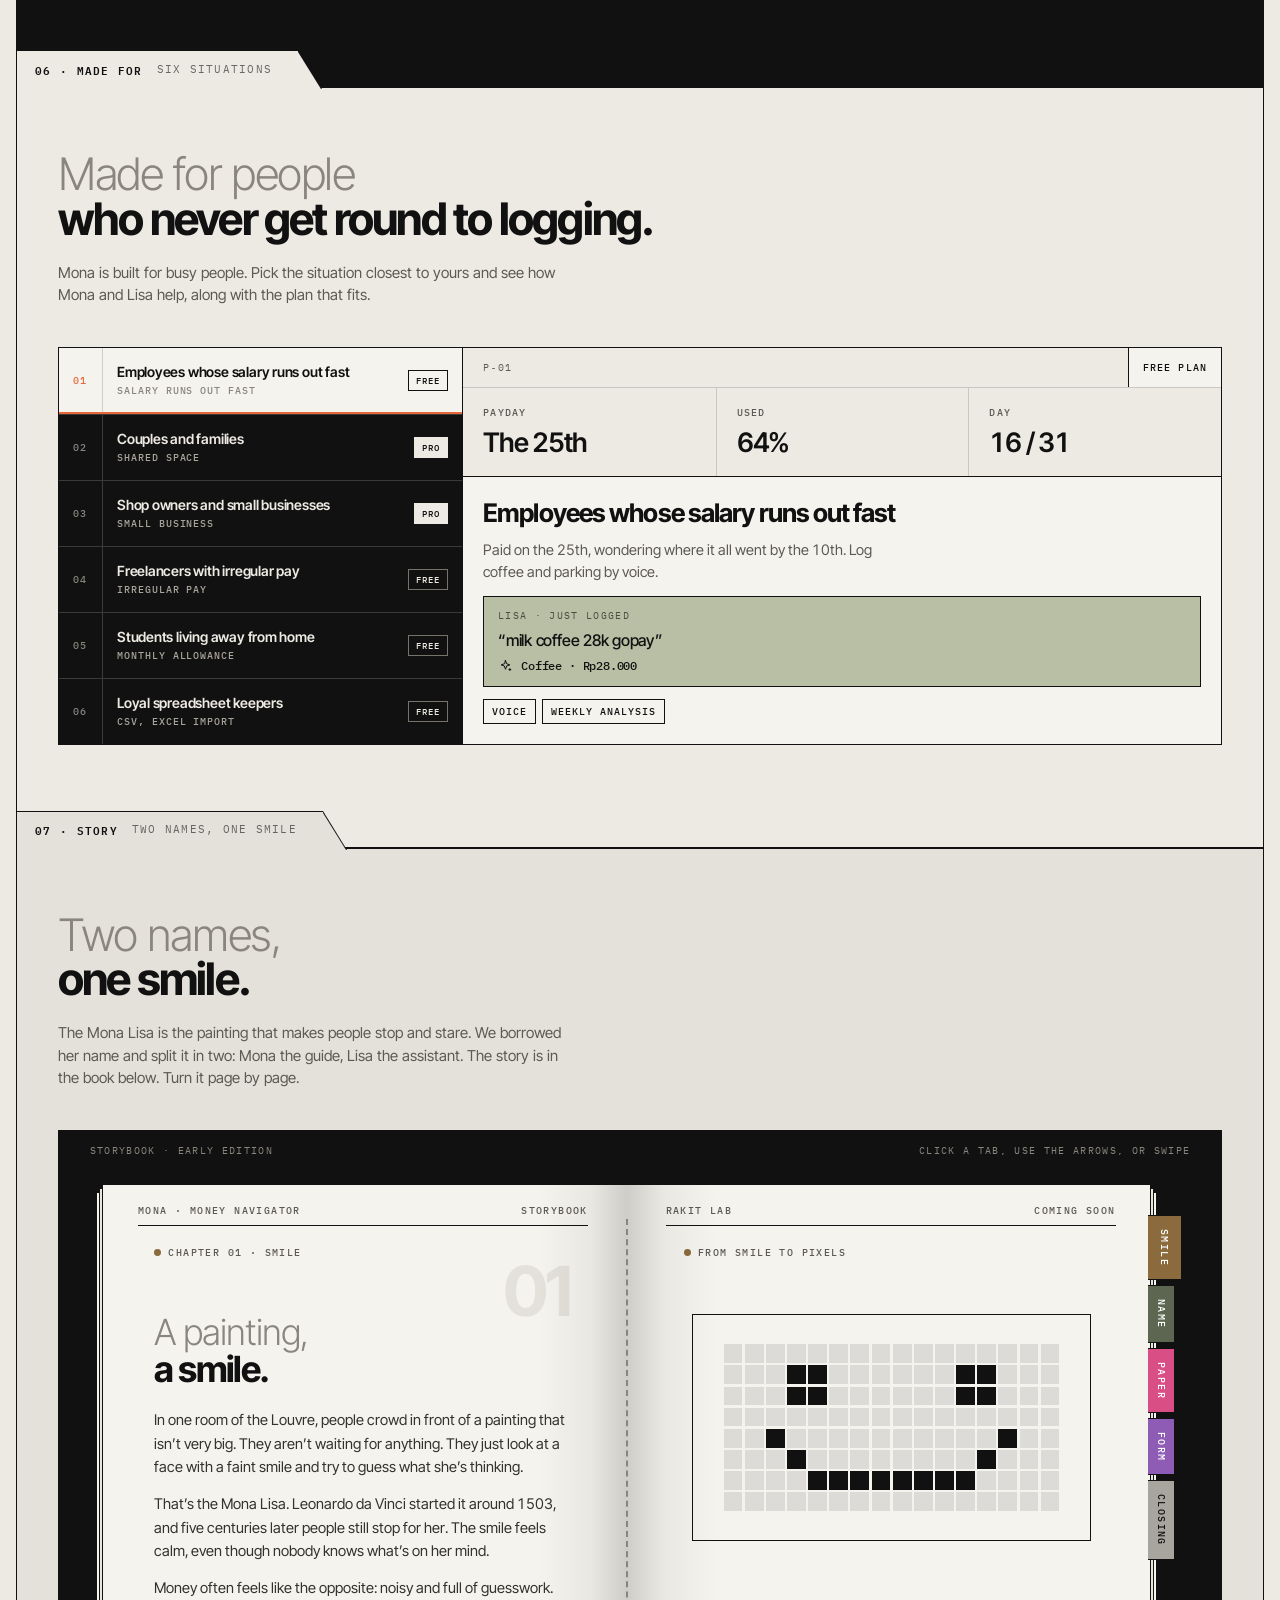
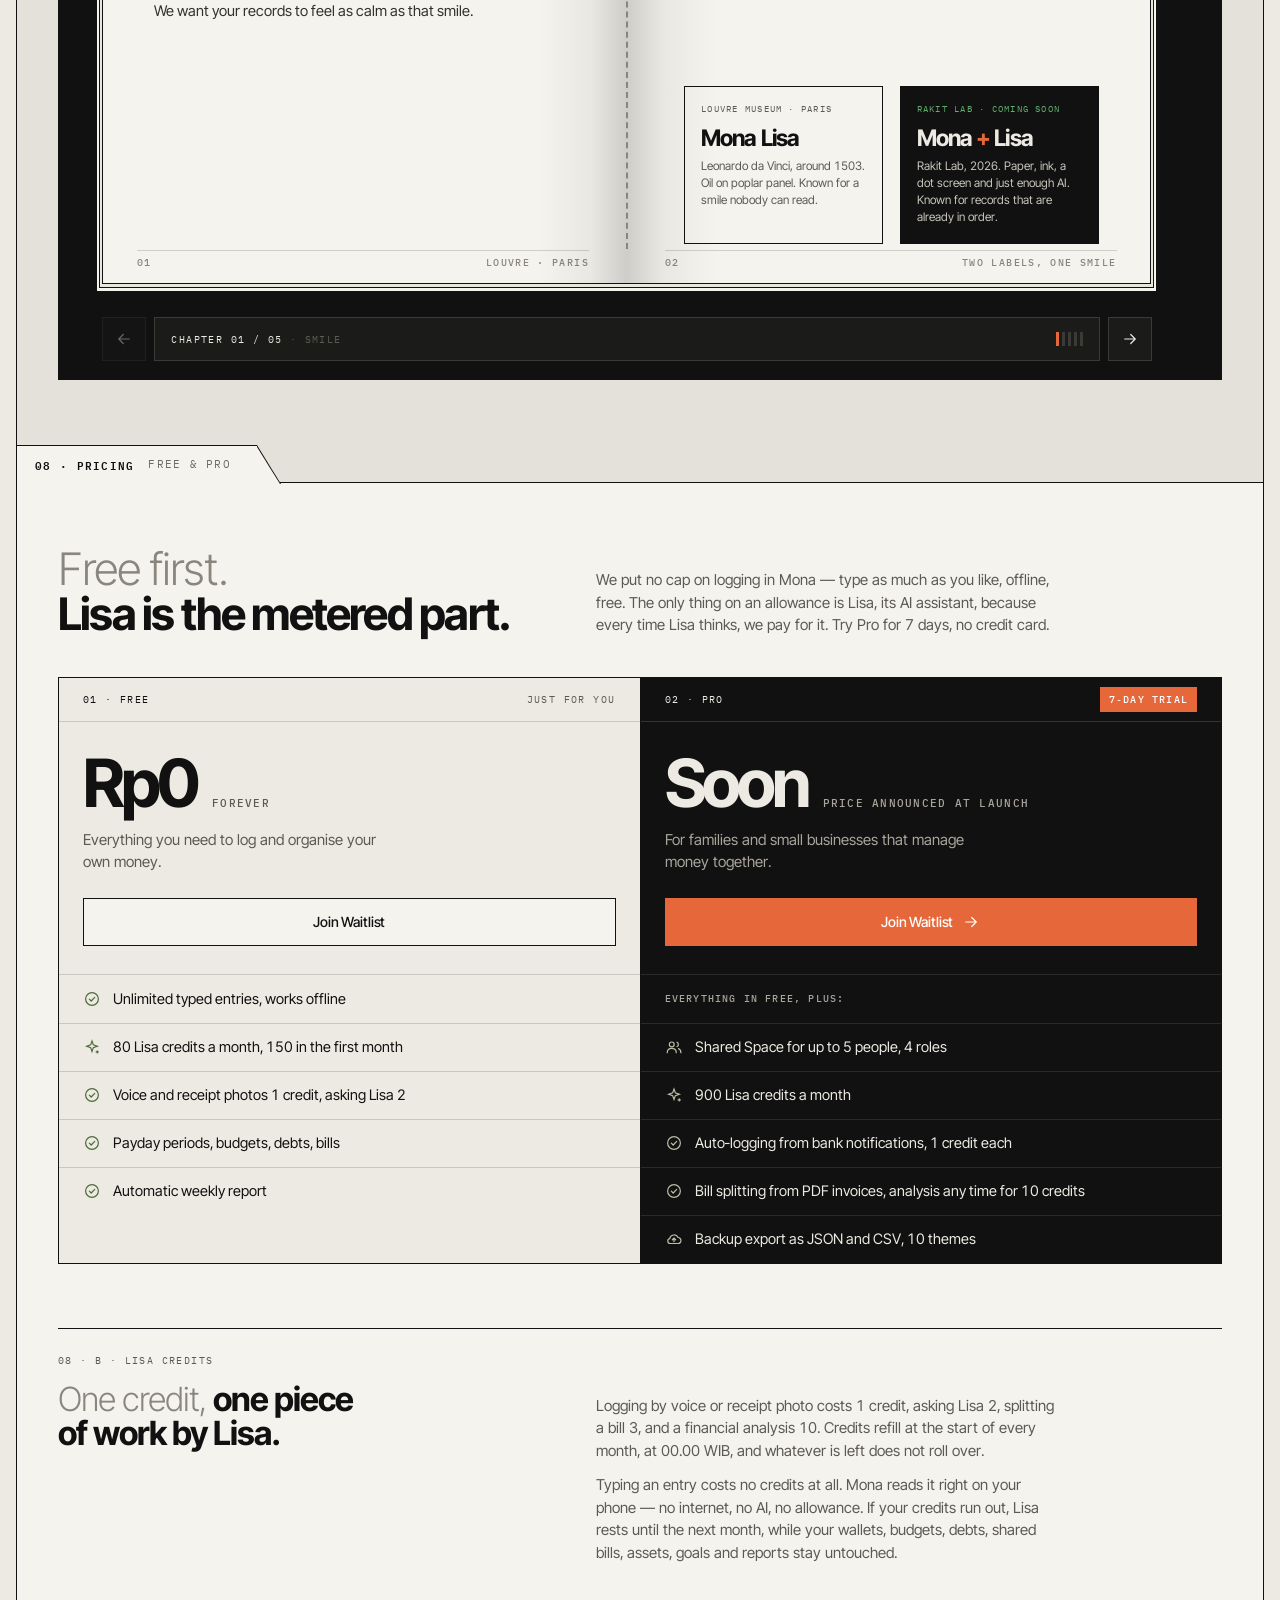
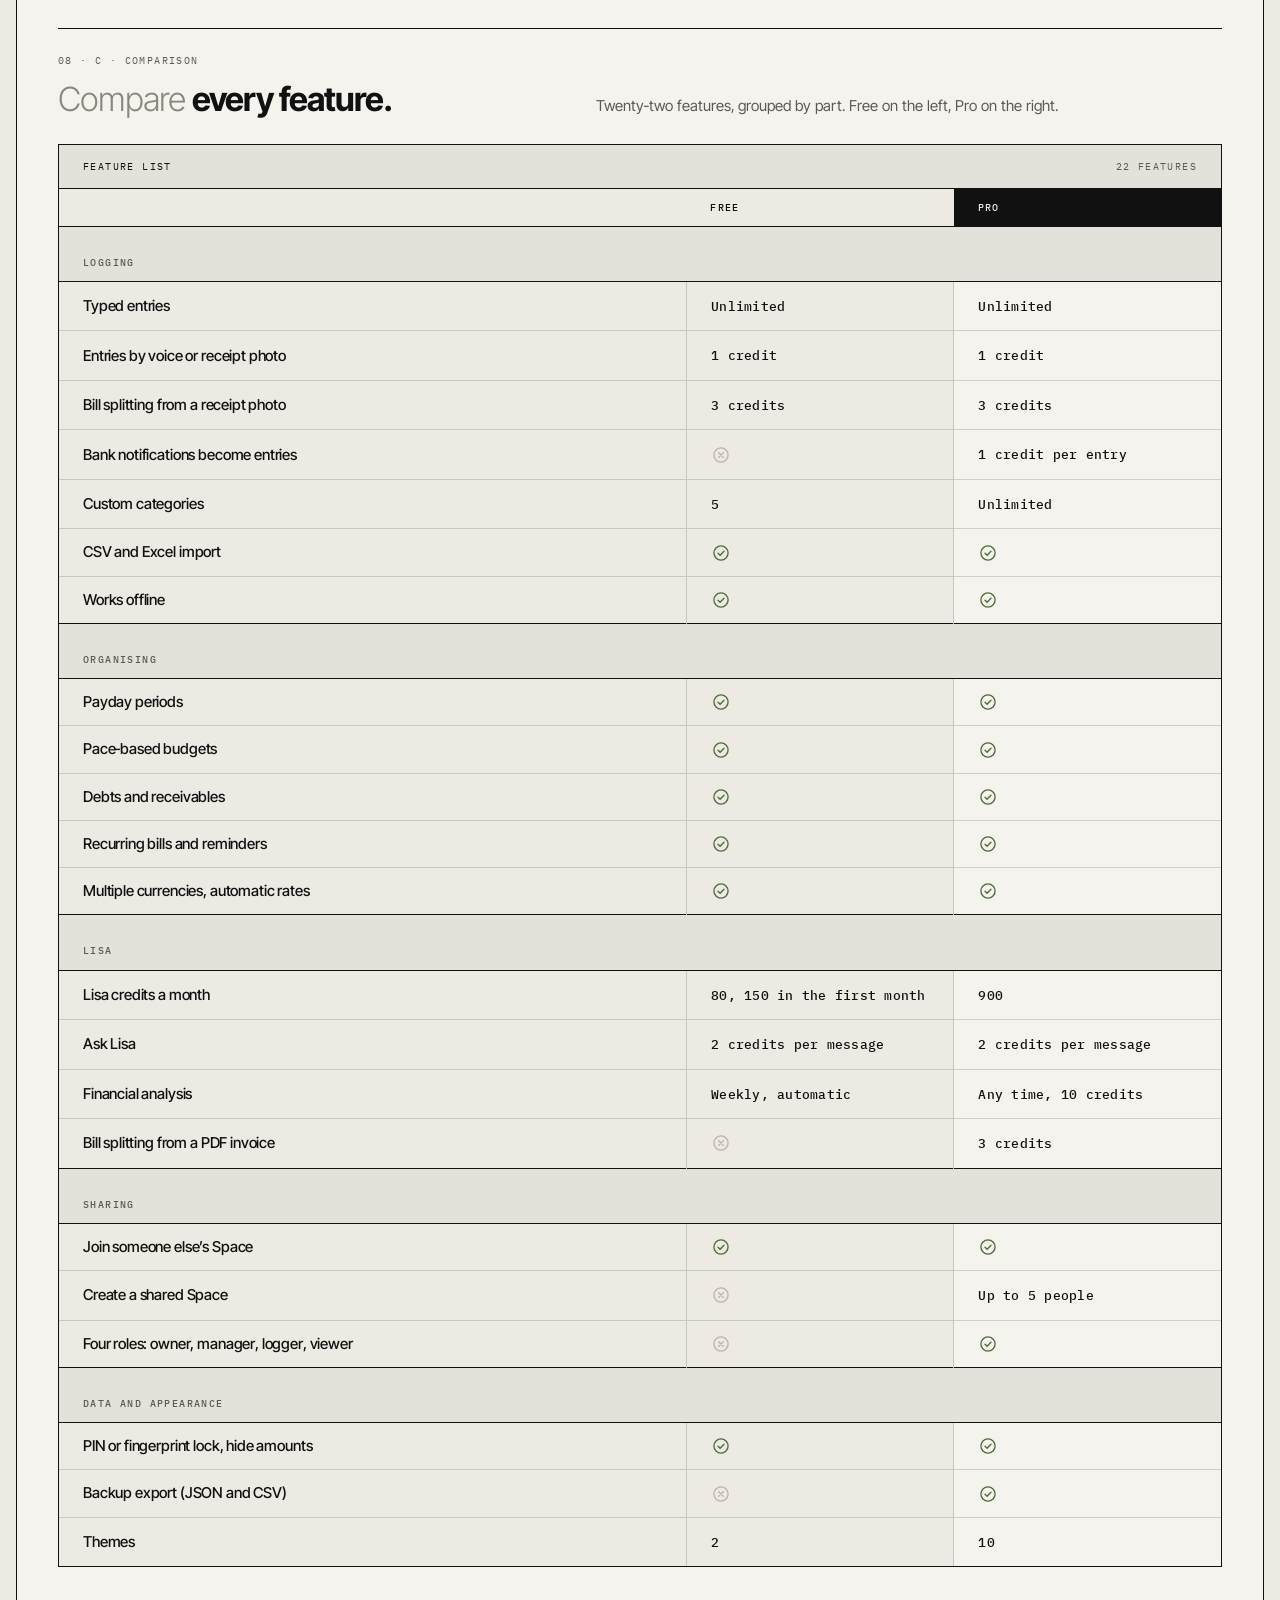
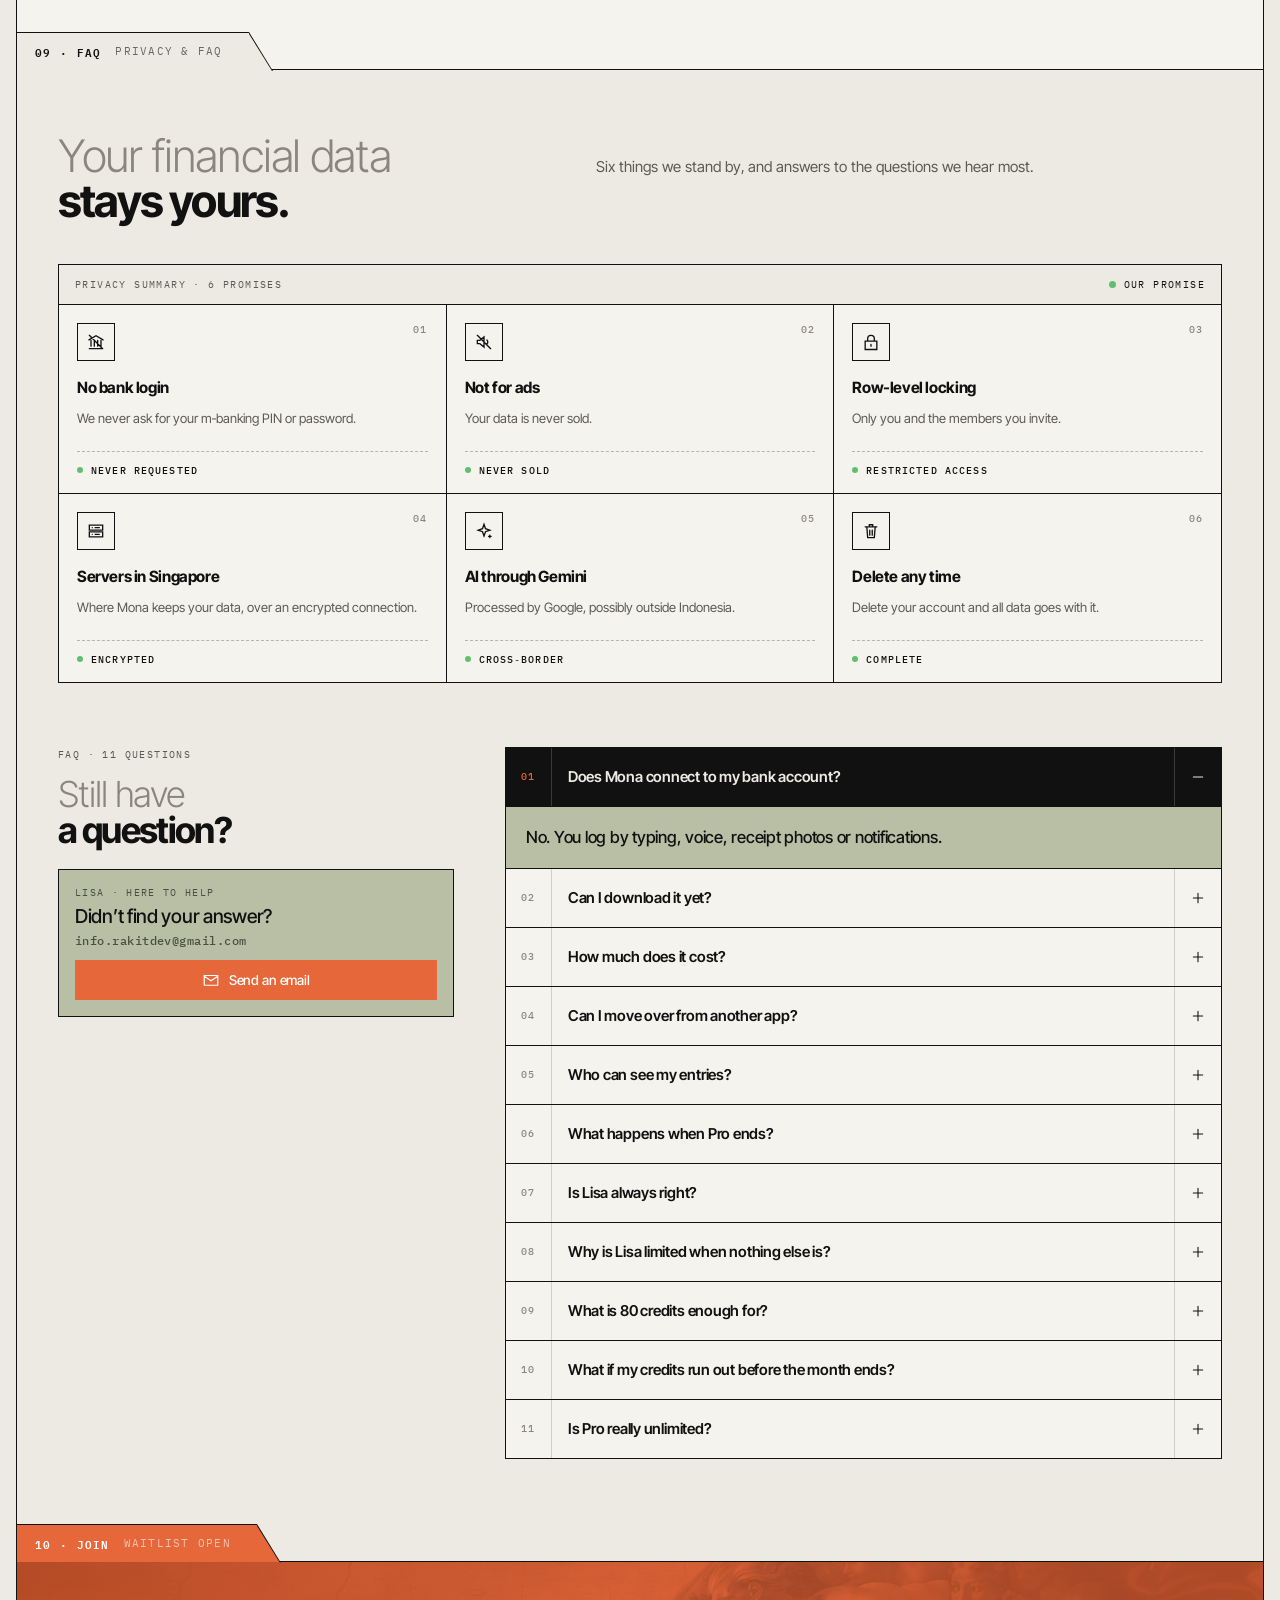
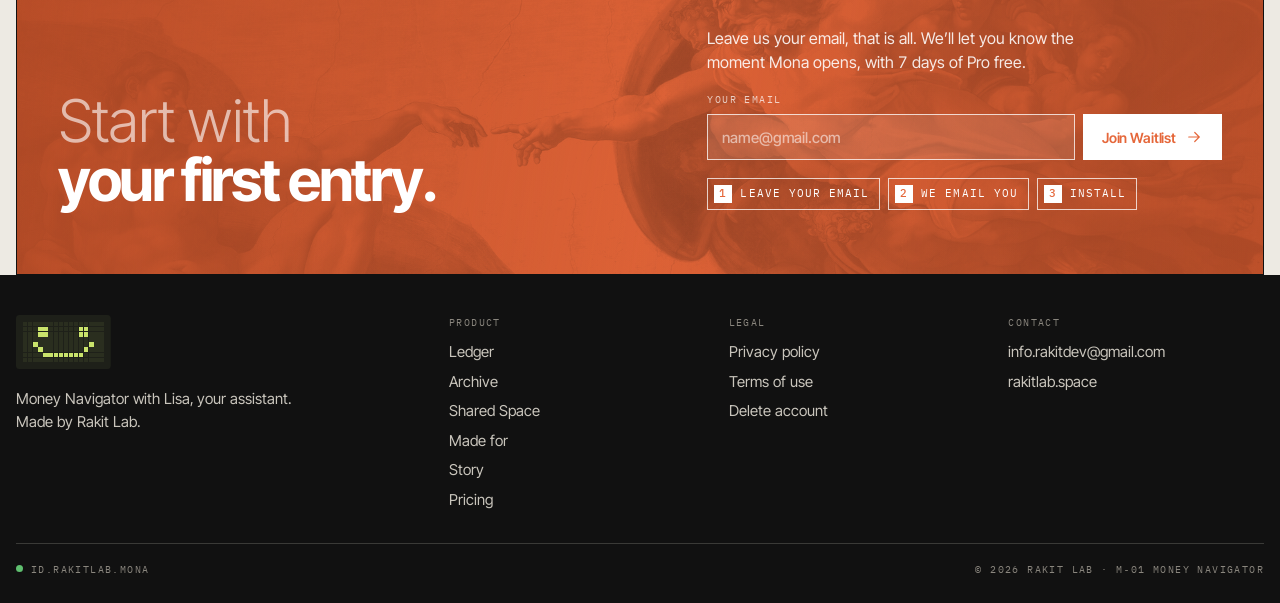
==== commit 76c2ea01: "Naikkan versi cache mona.css ke 20261022f Mengikuti aturan di README: setiap perubahan mona.css waji" ====
--- a/index.html
+++ b/index.html
@@ -10,7 +10,7 @@
 <link rel="preconnect" href="https://fonts.googleapis.com">
 <link rel="preconnect" href="https://fonts.gstatic.com" crossorigin>
 <link rel="stylesheet" href="https://fonts.googleapis.com/css2?family=IBM+Plex+Mono:wght@400;500&family=Inter+Tight:wght@300;400;500;600;700;800&display=swap">
-<link rel="stylesheet" href="assets/mona.css?v=20261022e">
+<link rel="stylesheet" href="assets/mona.css?v=20261022f">
 <link rel="icon" href="assets/favicon.svg" type="image/svg+xml">
 <link rel="icon" href="assets/favicon-32.png" sizes="32x32" type="image/png">
 <link rel="icon" href="assets/favicon-16.png" sizes="16x16" type="image/png">
--- a/assets/mona.css
+++ b/assets/mona.css
@@ -783,7 +783,13 @@
 /* tempelan: kompas, layar Lisa, stiker ikon */
 .cmpk{align-self:flex-start;margin:.4em 0 1em;padding:.7em;background:var(--well);border:var(--bw) solid var(--ink);border-radius:50%;transform:rotate(-4deg)}
 .cmpk svg{display:block;width:8.5em;height:8.5em}
+.cmpk svg>.f{fill:none;stroke:var(--ink);stroke-width:1.8}
+.cmpk svg>.dash{fill:none;stroke:var(--ink);stroke-width:1.2;stroke-dasharray:1.4 5.6;stroke-linecap:round;opacity:.45}
+.cmpk svg>path{fill:none;stroke:var(--ink);stroke-width:2.2;stroke-linecap:round}
+.cmpk svg>.k{fill:var(--ink)}
 .cmpk .needle{transform-origin:60px 60px;transform:rotate(24deg);transition:transform .8s cubic-bezier(.3,.8,.2,1)}
+.cmpk .needle .o{fill:var(--cc,var(--or))}
+.cmpk .needle .f{fill:var(--mute)}
 .cmpk:hover .needle,.cmpk:focus-within .needle{transform:rotate(0)}
 .lscr{display:flex;align-items:center;gap:1em;padding:1em 1.2em;border:var(--bw) solid #3a3a37;border-radius:4px;margin-top:auto}
 .lscr .face{flex:none;grid-template-columns:repeat(16,.34em);grid-auto-rows:.34em;gap:.06em}
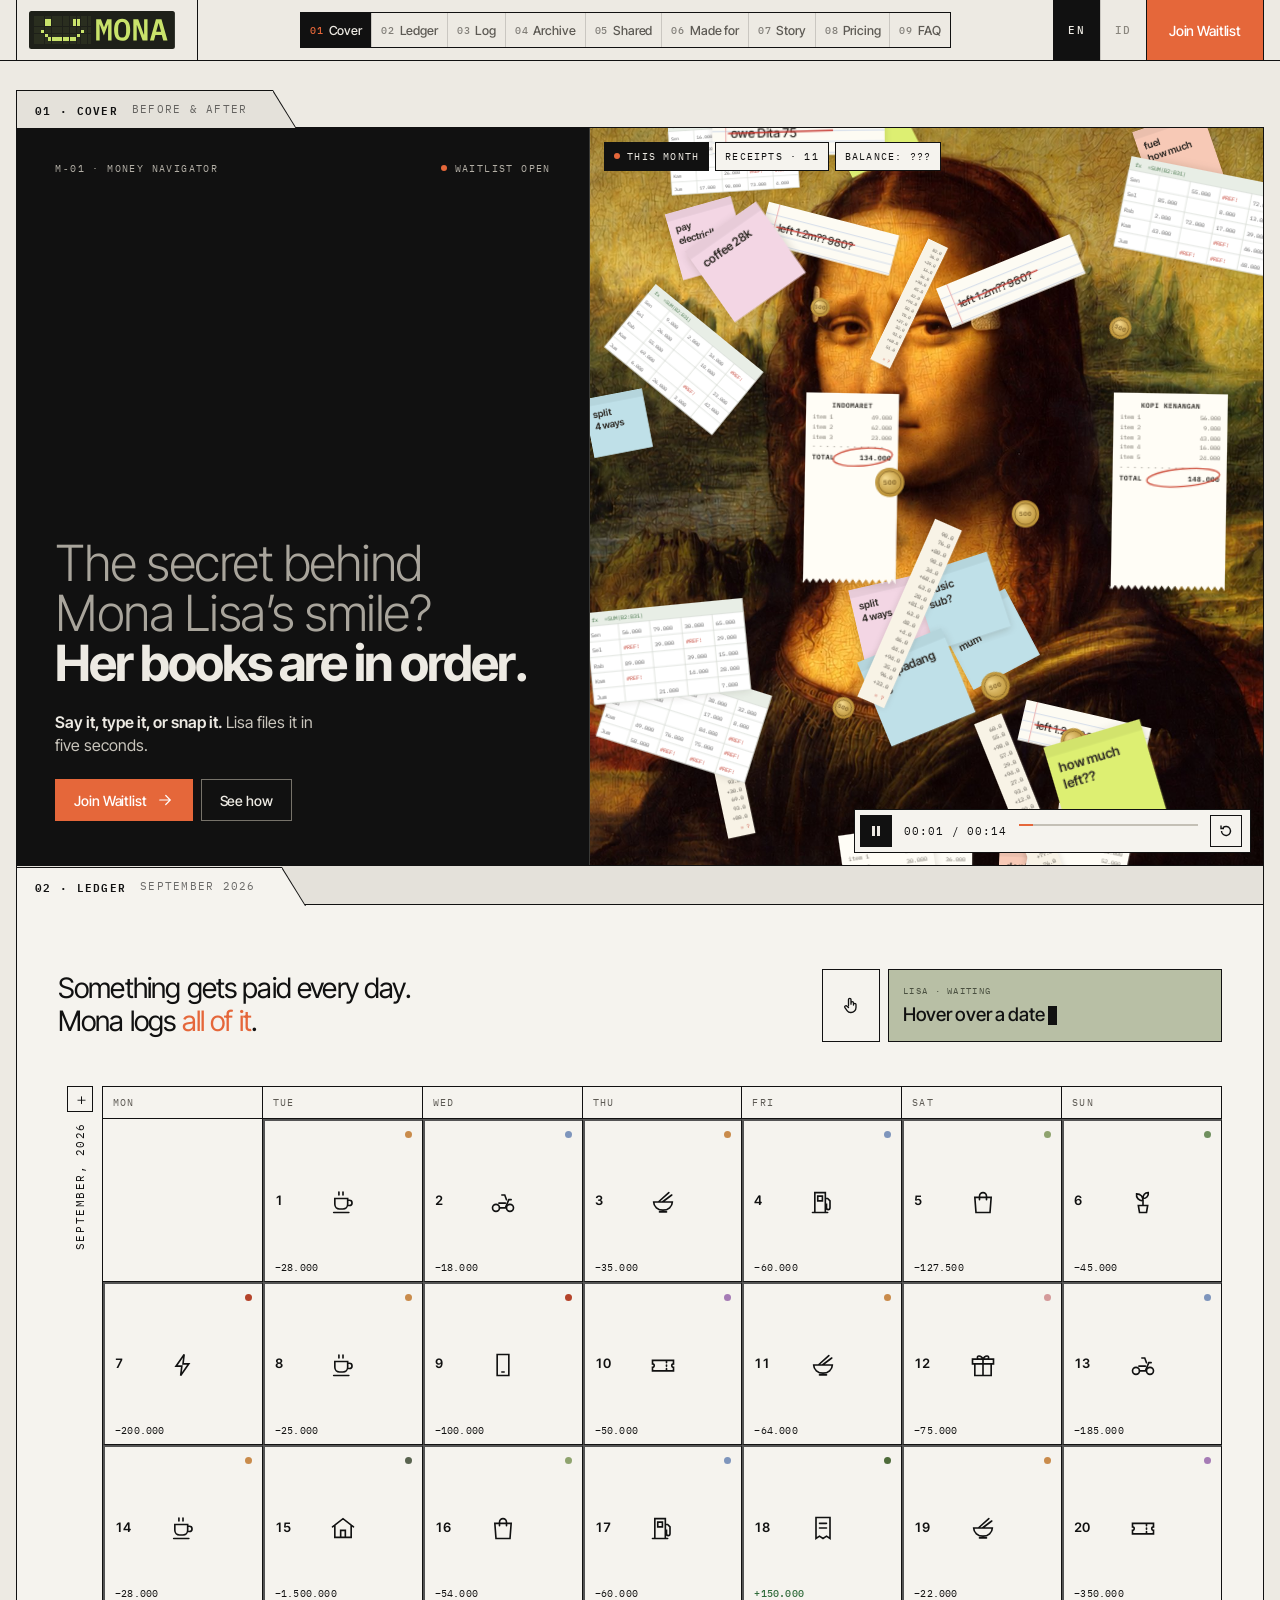
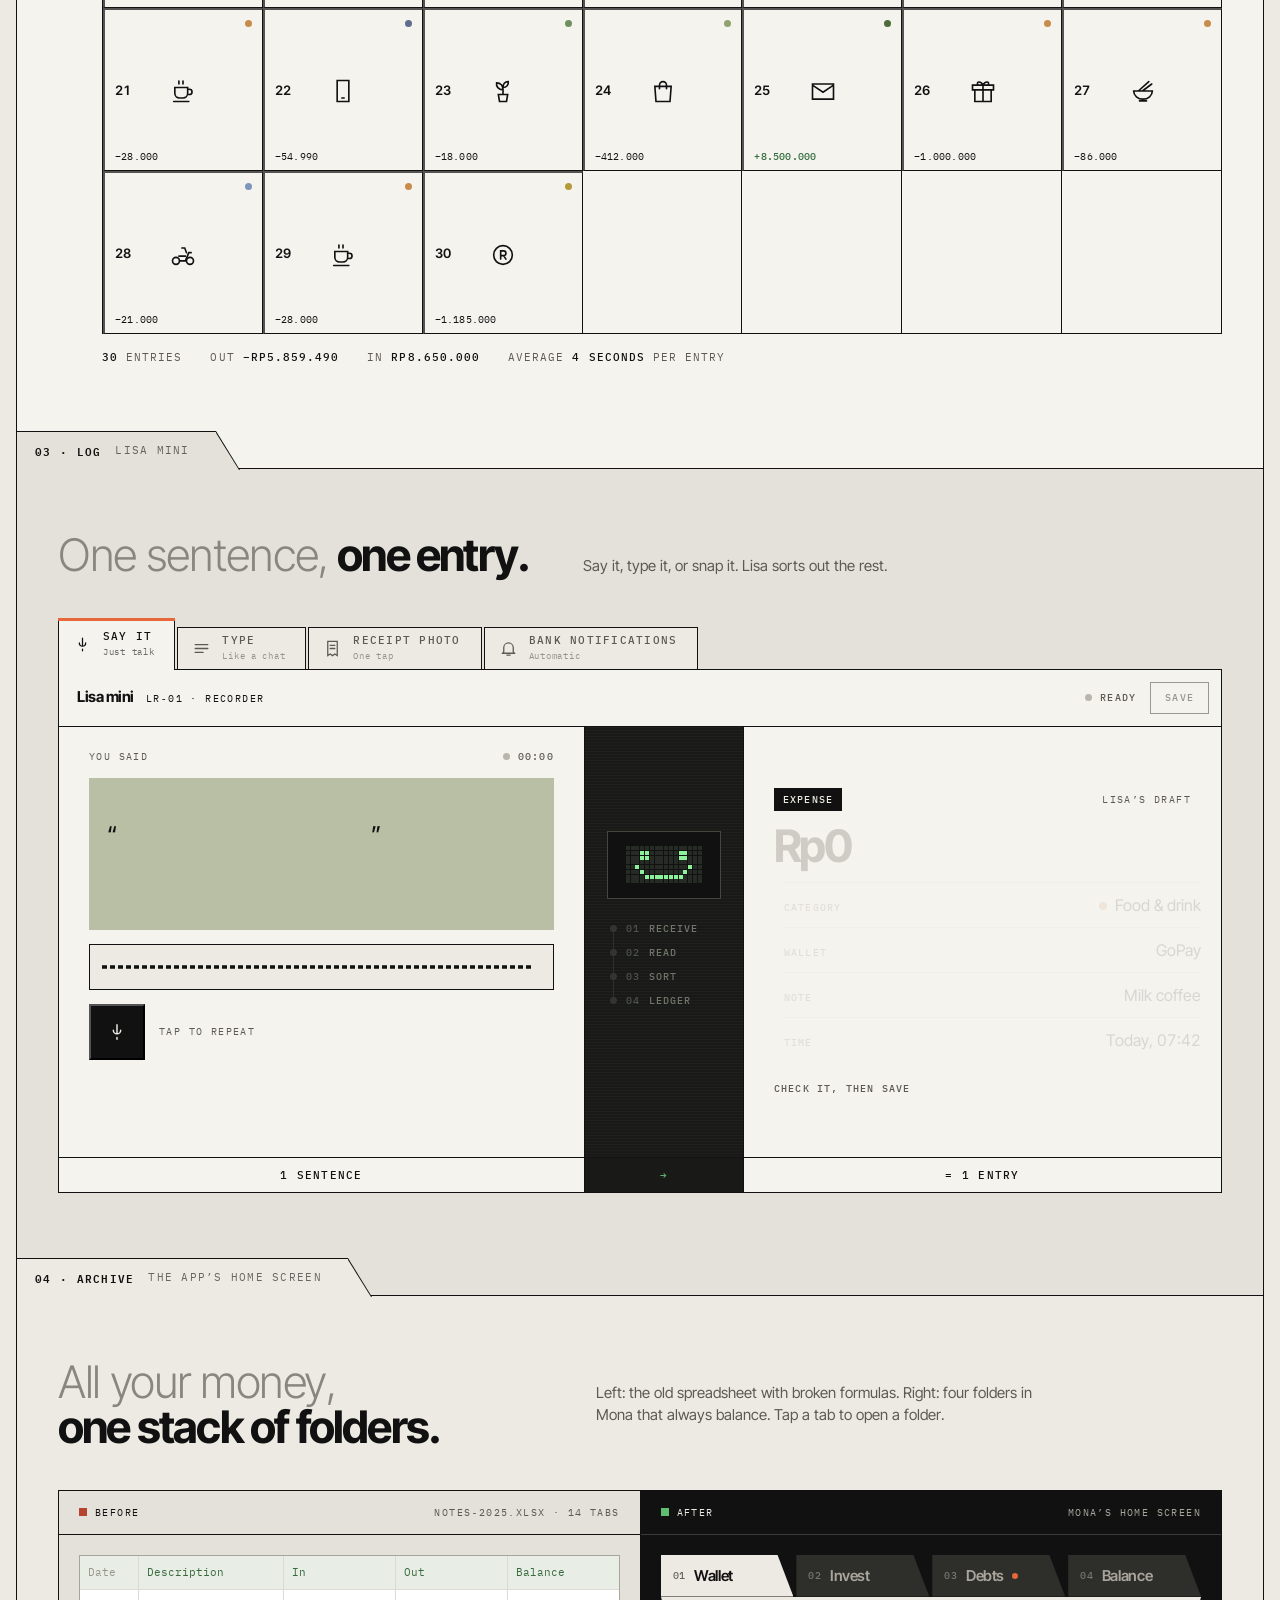
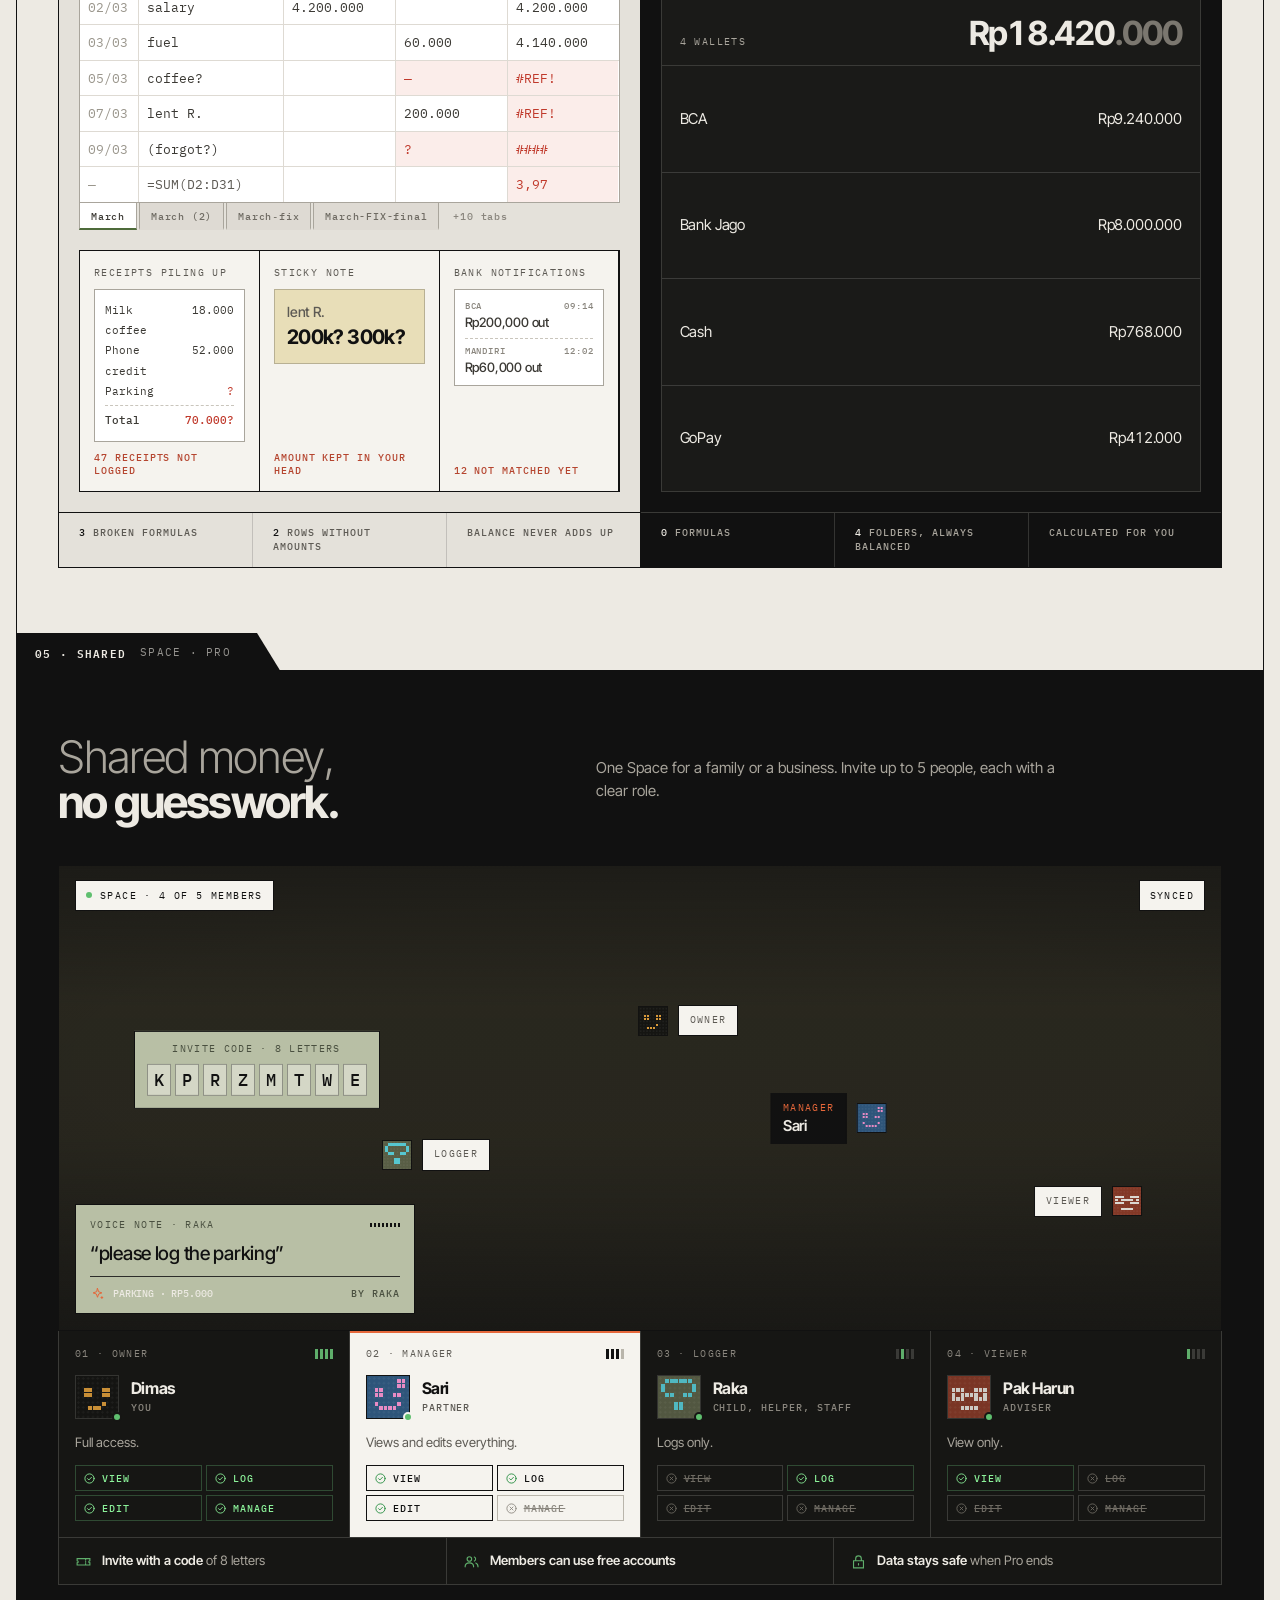
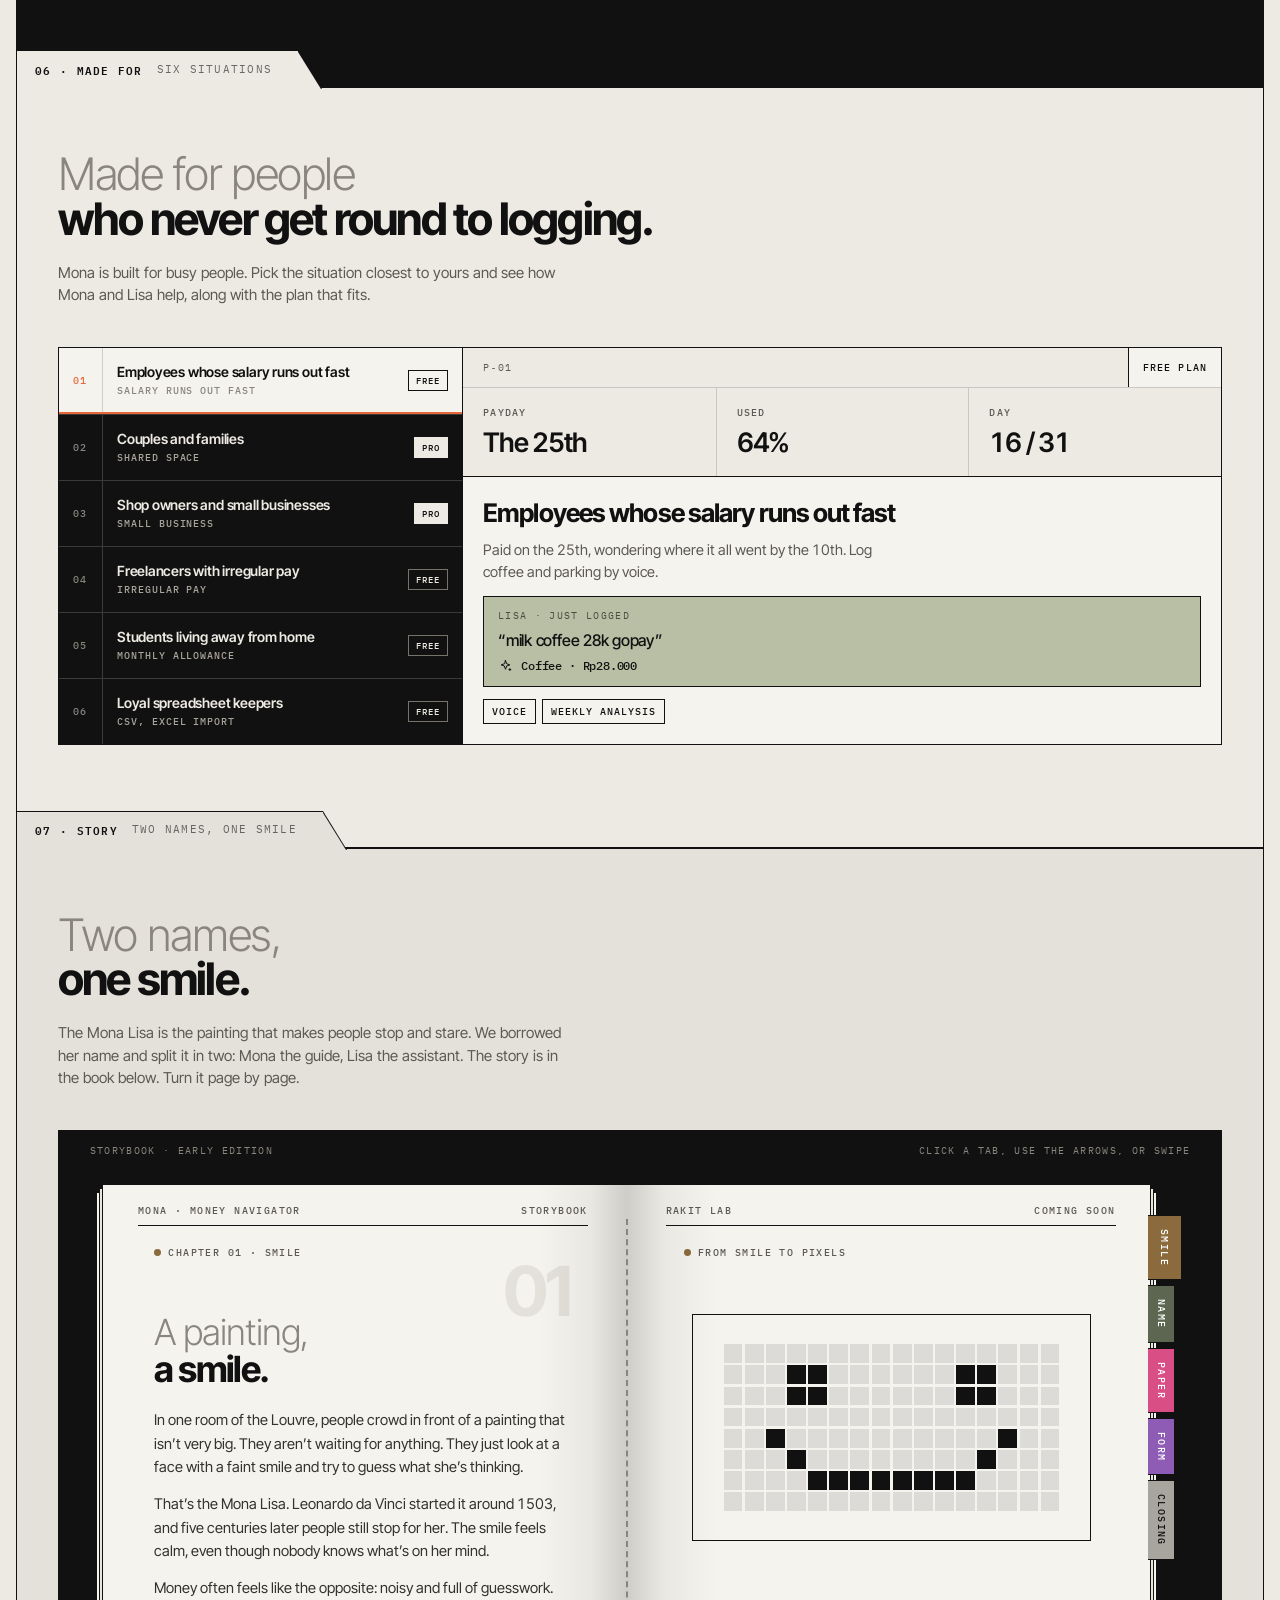
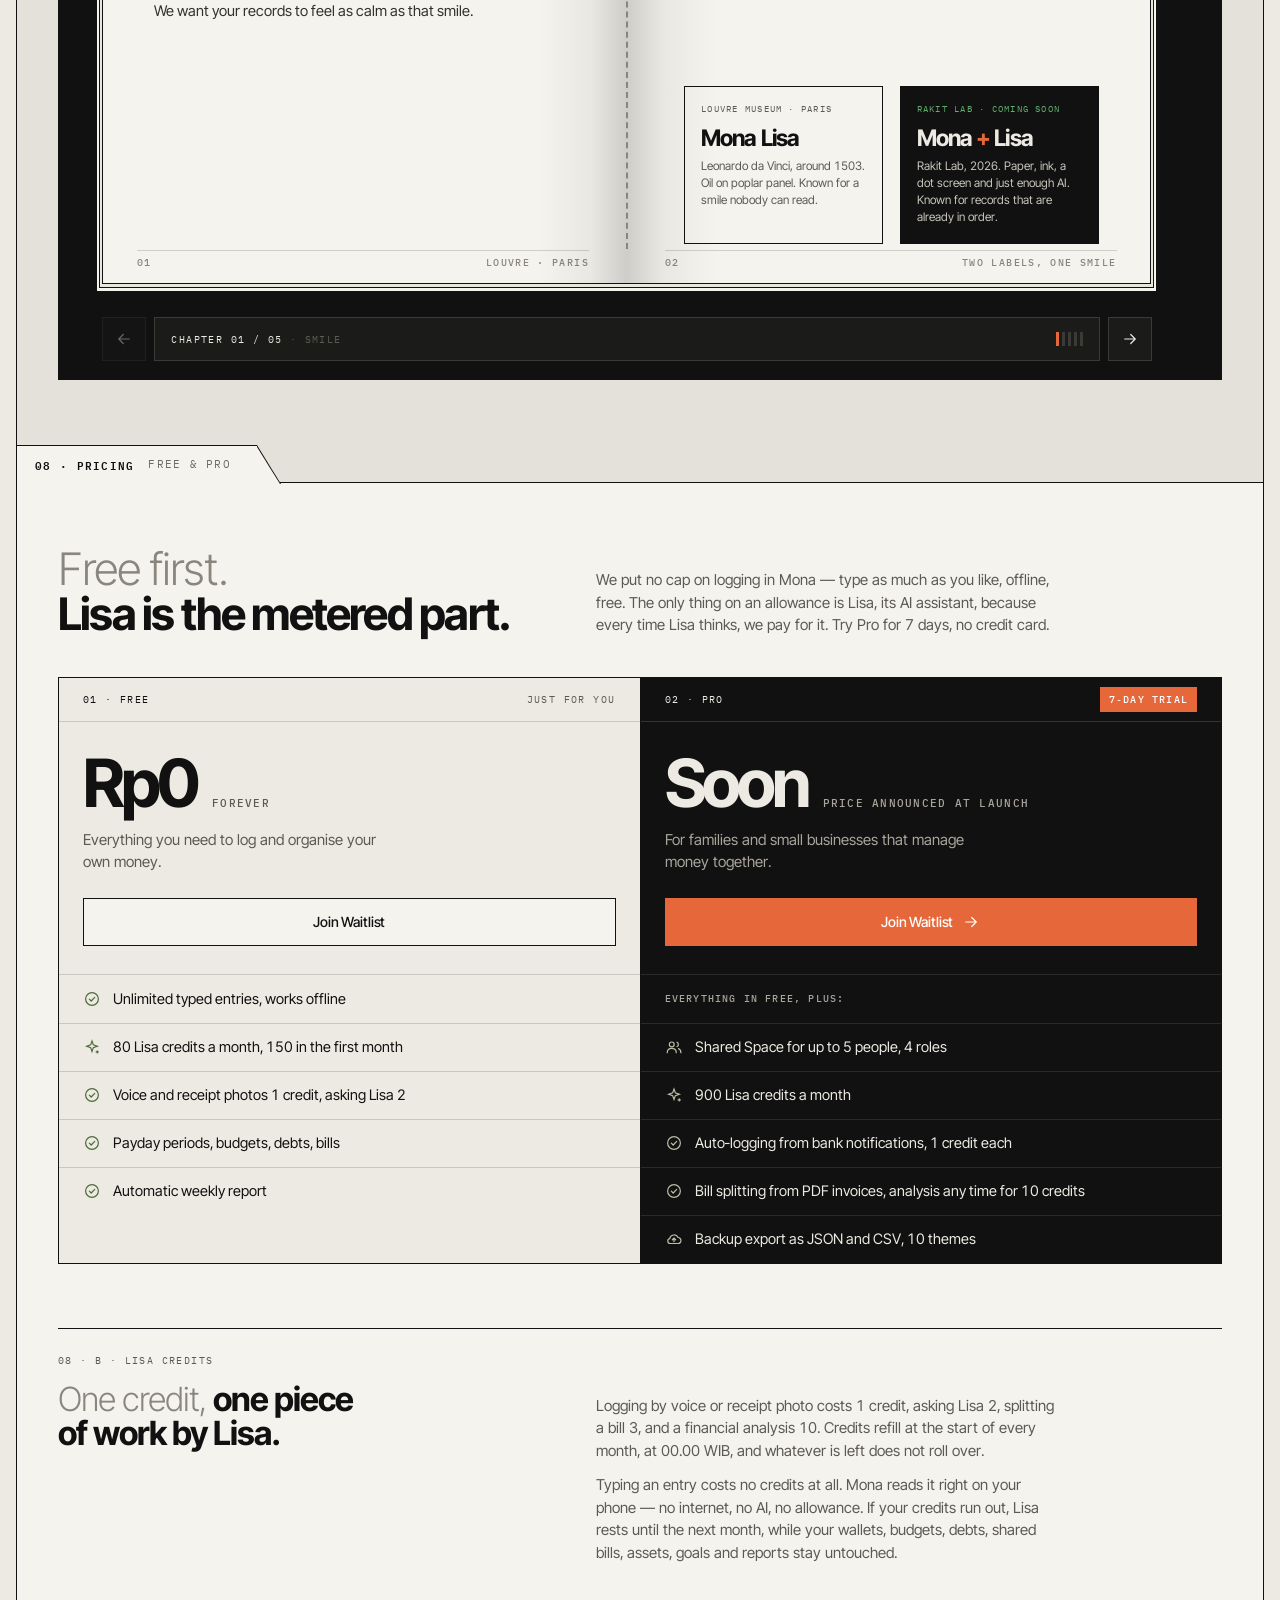
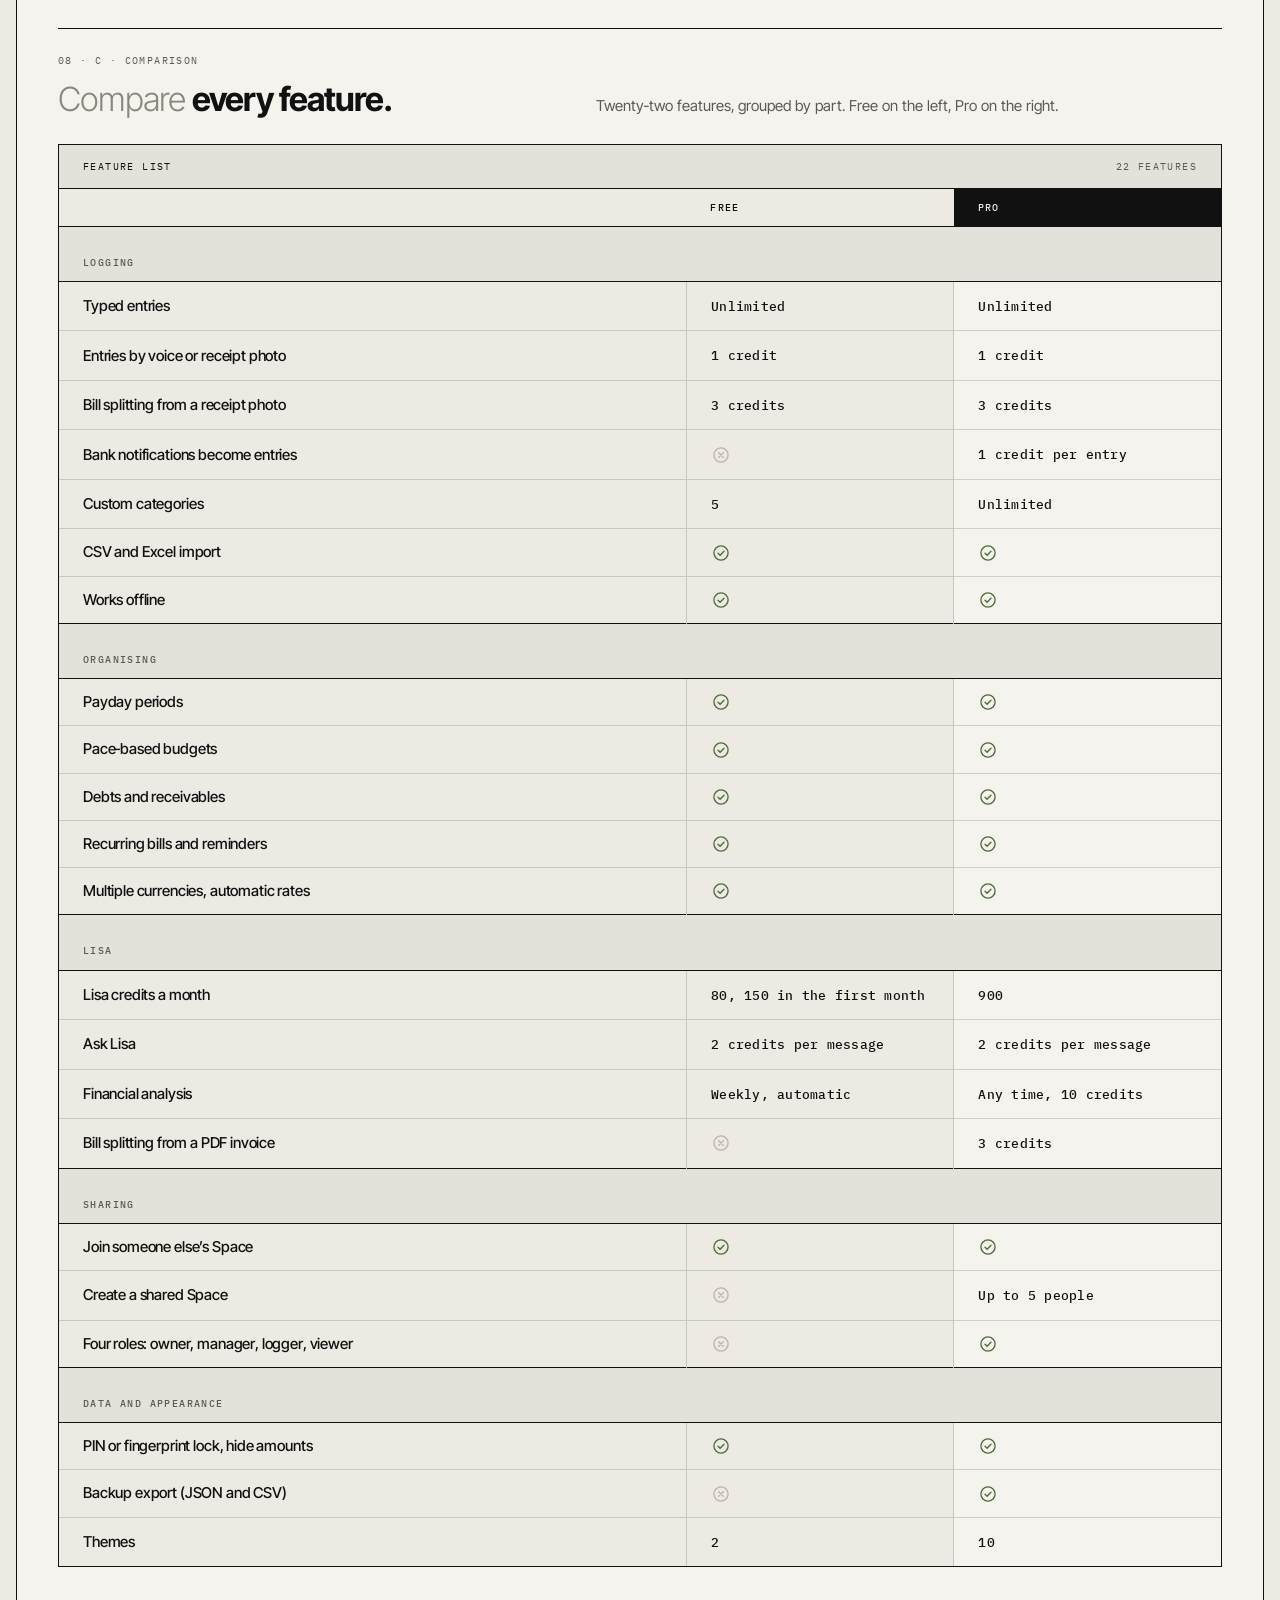
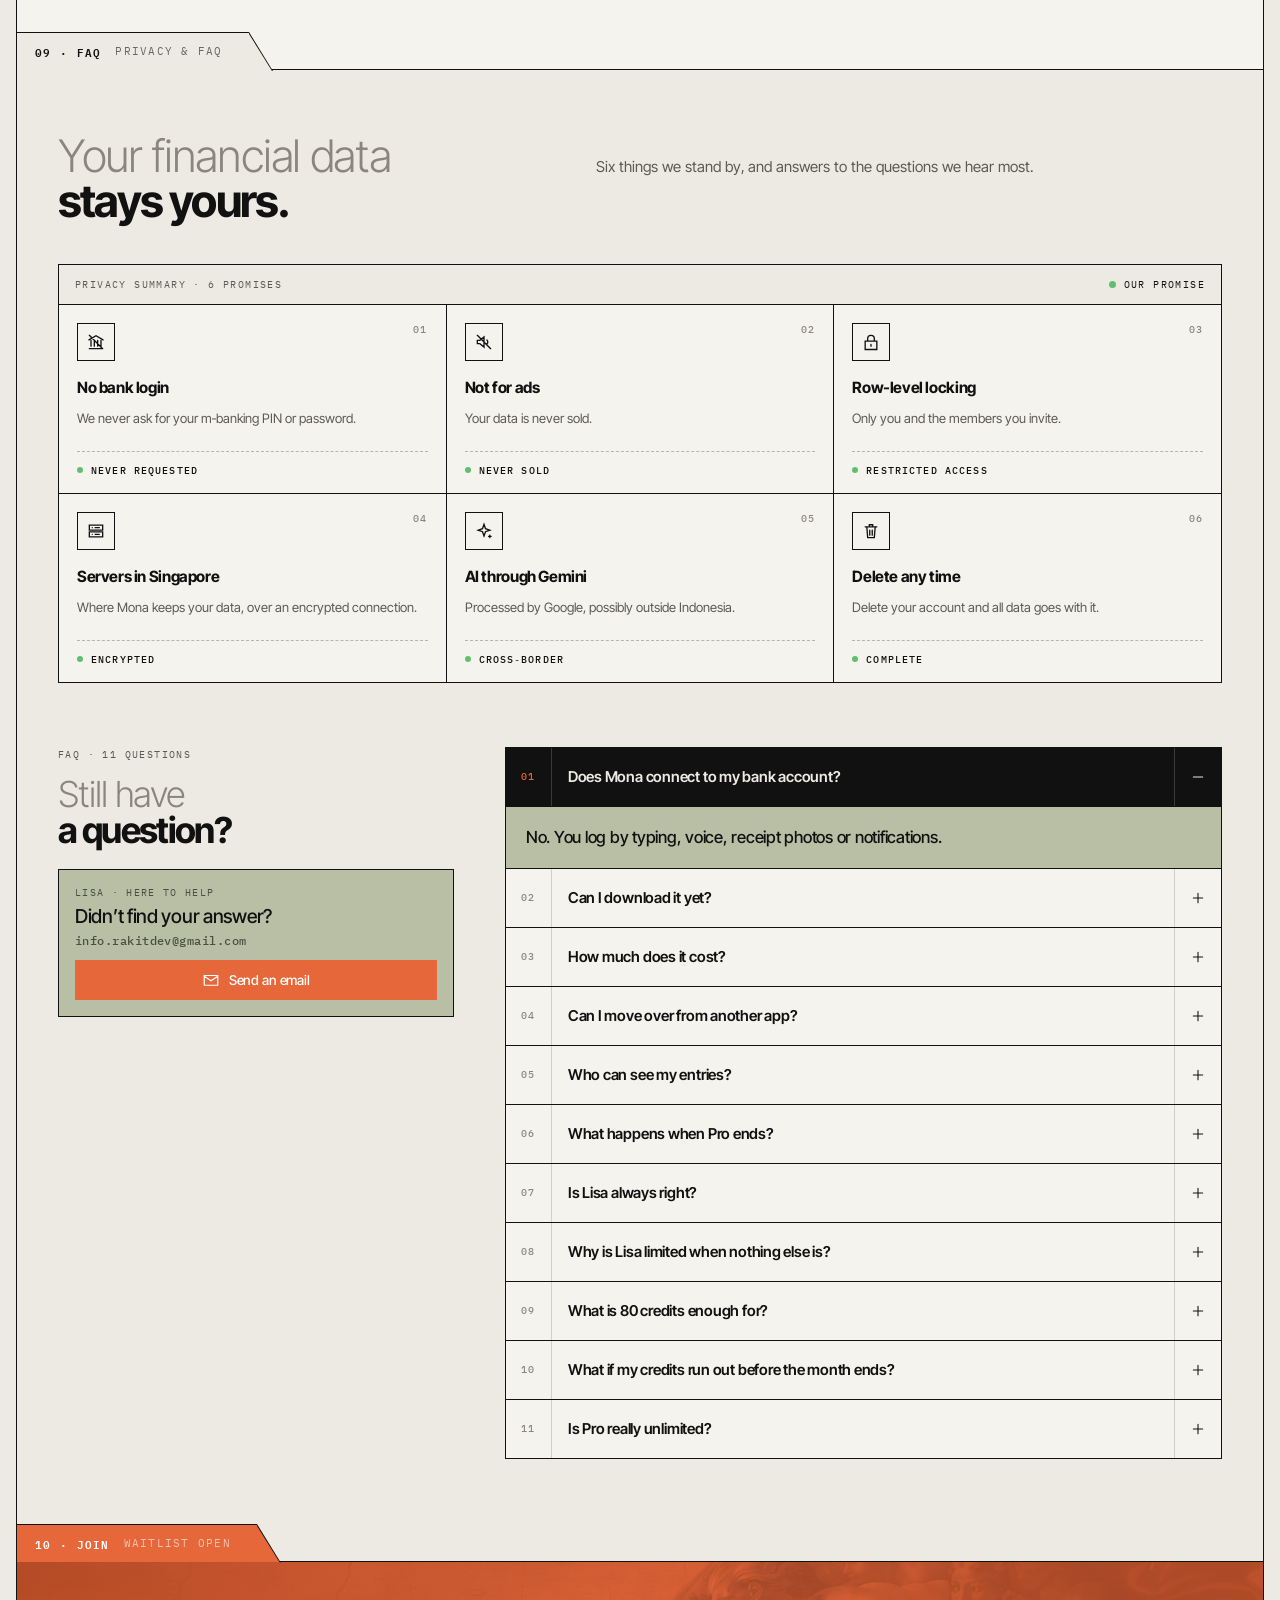
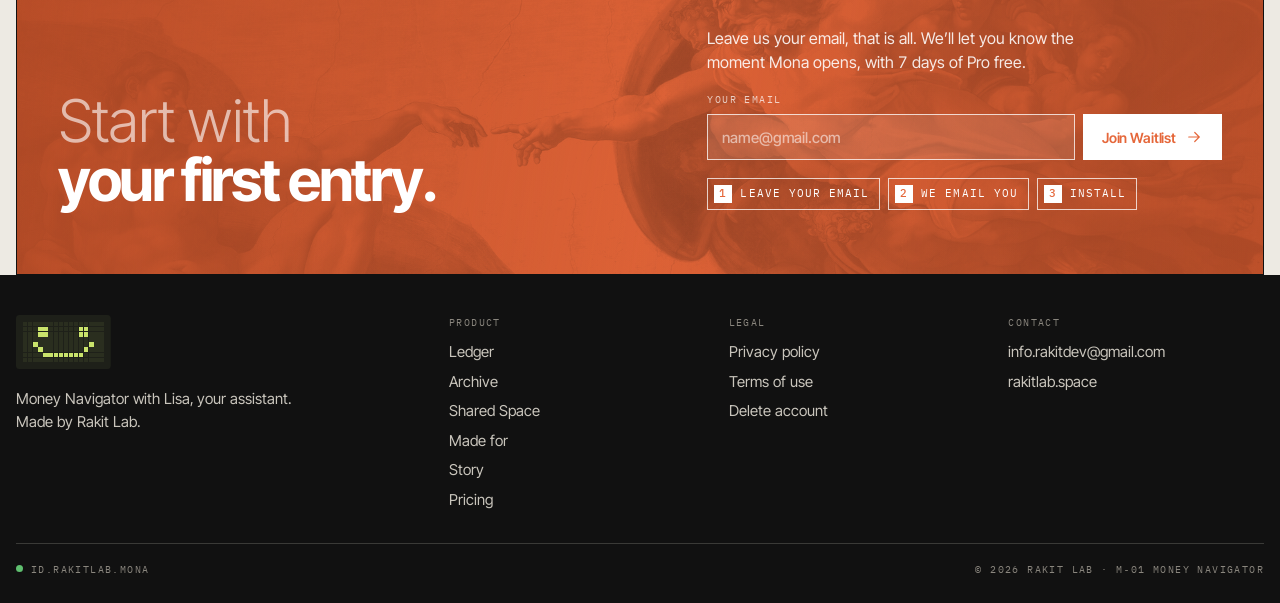
==== commit 2e89ef70: "Rapikan tampilan ponsel: angka persona, total arsip, demo catat, kartu peran, buku cerita - 06 Cocok" ====
--- a/index.html
+++ b/index.html
@@ -10,7 +10,7 @@
 <link rel="preconnect" href="https://fonts.googleapis.com">
 <link rel="preconnect" href="https://fonts.gstatic.com" crossorigin>
 <link rel="stylesheet" href="https://fonts.googleapis.com/css2?family=IBM+Plex+Mono:wght@400;500&family=Inter+Tight:wght@300;400;500;600;700;800&display=swap">
-<link rel="stylesheet" href="assets/mona.css?v=20261022f">
+<link rel="stylesheet" href="assets/mona.css?v=20261022g">
 <link rel="icon" href="assets/favicon.svg" type="image/svg+xml">
 <link rel="icon" href="assets/favicon-32.png" sizes="32x32" type="image/png">
 <link rel="icon" href="assets/favicon-16.png" sizes="16x16" type="image/png">
--- a/assets/mona.css
+++ b/assets/mona.css
@@ -1410,3 +1410,45 @@
   .tab .pm::before,.tab .pm::after{transition:none}
 }
 .sec-side .sec-no{display:block;margin-bottom:14px;color:var(--faint)}
+
+/* ---------- RAPIKAN LAYAR PONSEL ----------
+   Ditaruh paling akhir supaya menang urutan. Semua ukuran di sini diuji di
+   320, 360, 390 dan 412px; 320px sekaligus mewakili ponsel 412px yang
+   ukuran hurufnya diperbesar di pengaturan Android. */
+@media (max-width:620px){
+  /* 06 Cocok untuk: tiga angka tak muat sejajar. Angka pertama (yang paling
+     panjang) mendapat satu baris penuh, dua lainnya berbagi baris kedua.
+     Label boleh dua baris; angkanya didorong ke bawah supaya tetap sebaris. */
+  .kp dl{grid-template-columns:repeat(2,minmax(0,1fr))}
+  .kp dl>div{display:flex;flex-direction:column;padding:14px 16px}
+  .kp dl>div:first-child{grid-column:1/-1;border-bottom:var(--bw) solid var(--line)}
+  .kp dl>div:nth-child(2){border-left:0}
+  .kp dt{margin-bottom:8px}
+  .kp dd{margin-top:auto;font-size:clamp(16px,5.2vw,22px)}
+  .kp dl>div:first-child dd{font-size:clamp(24px,7.4vw,30px)}
+
+  /* 04 Arsip: label dan total bertumpuk, jangan berebut satu baris */
+  .fo-sum{flex-direction:column;align-items:flex-start;gap:8px;padding:16px 16px 14px}
+  .fo-sum b{font-size:clamp(24px,8.4vw,32px)}
+
+  /* 03 Catat: kolom tunggal tidak boleh melebar mengikuti isi */
+  .lm-body{grid-template-columns:minmax(0,1fr)}
+  .lm-mid{min-width:0;flex-wrap:wrap;gap:12px}
+  .lm-mid .stg{min-width:0}
+}
+
+/* 05 Bersama: chip izin di kartu peran terlalu sempit untuk ikon + kata */
+@media (max-width:460px){
+  .bs-role .pm>span{gap:0;padding:0 6px;letter-spacing:.06em;font-size:9px;justify-content:center}
+  .bs-role .pm svg{display:none}
+}
+
+/* 07 Cerita: papan inspirasi diperkecil sebagai satu gambar utuh — huruf
+   ikut lebar papan, bukan ukuran huruf halaman, agar tiap tempelan memuat
+   tulisannya seperti di layar lebar. */
+.book.mob .pg-b{container-type:inline-size}
+/* Wajah piksel di halaman 2 juga diskalakan ke lebar halaman */
+.book.mob .fr{font-size:min(1em,3.5cqi)}
+.book.mob .mb{font-size:4.2cqi;min-height:0}
+.book.mob .mi.m6 .in span,.book.mob .mi.m7 .in div{gap:.6em;white-space:nowrap}
+.book.mob .mi.m9 .a b,.book.mob .mi.m9 .h b{white-space:nowrap}
